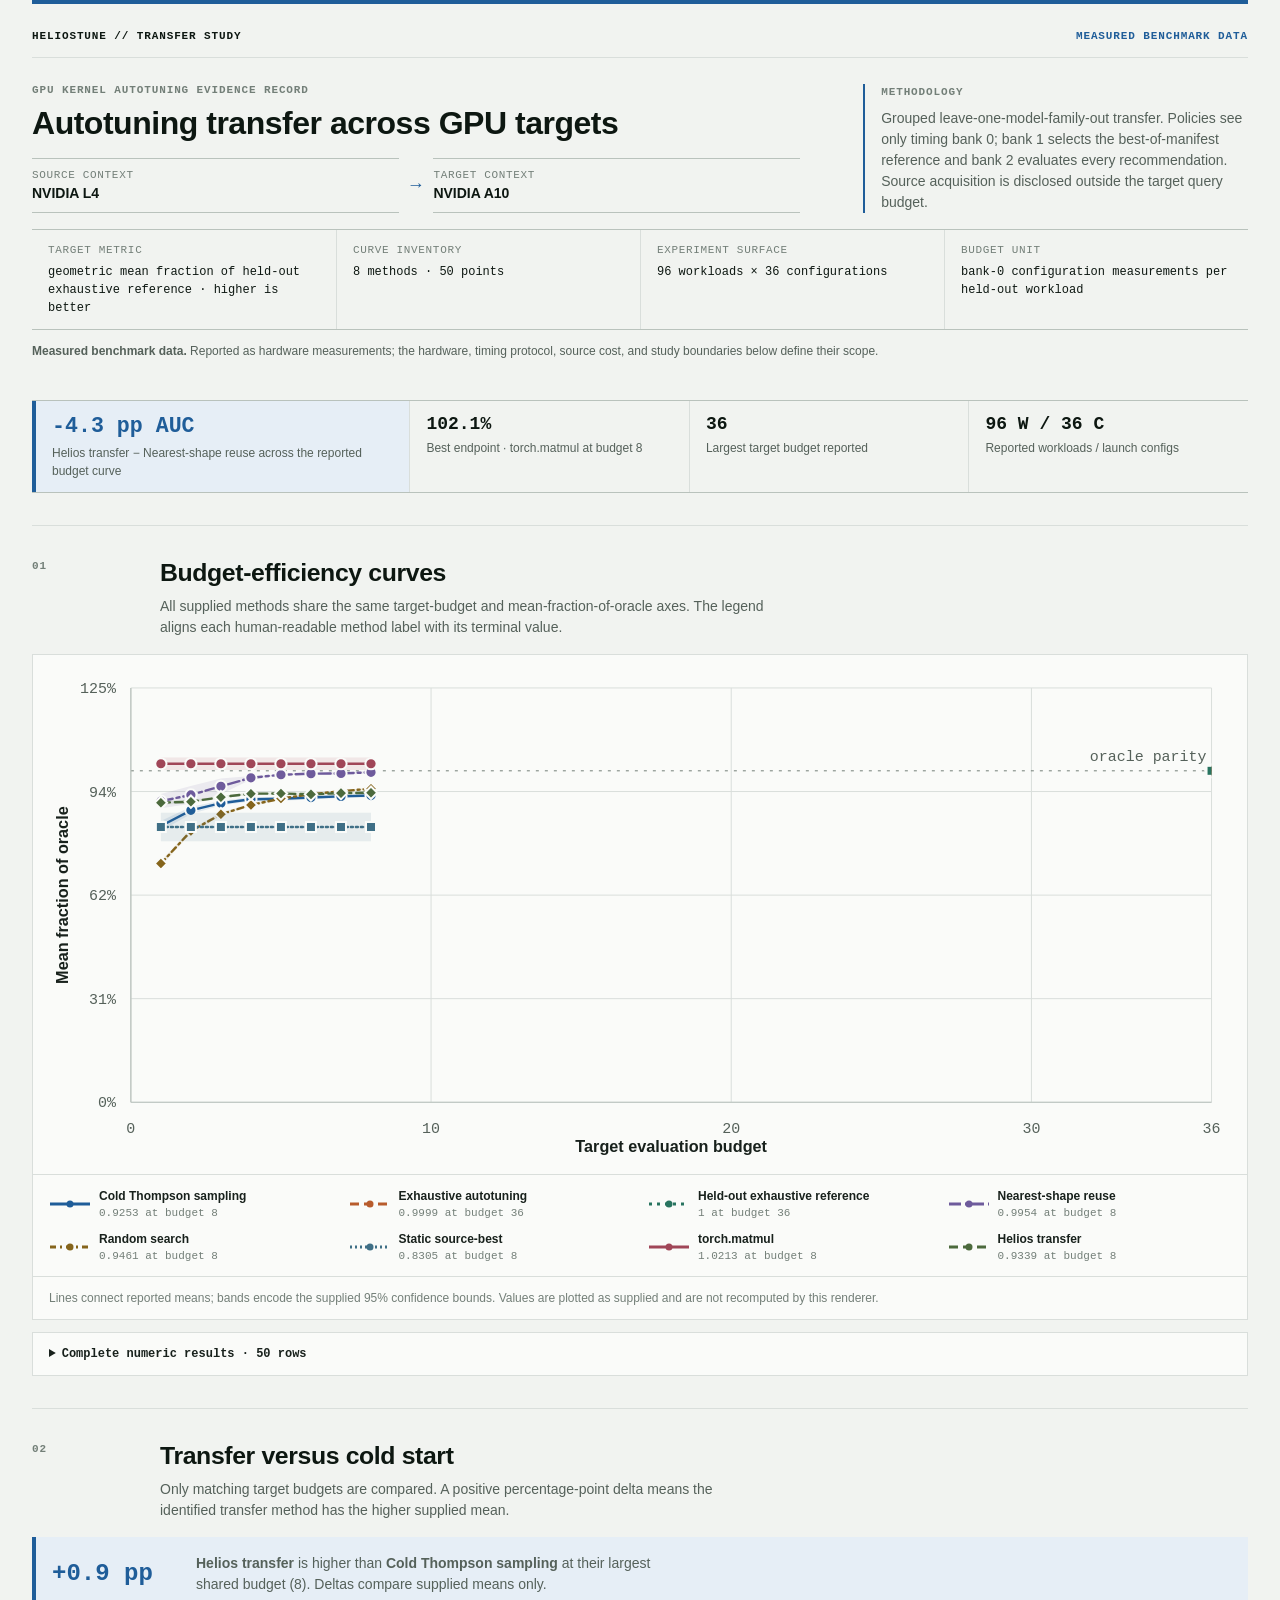
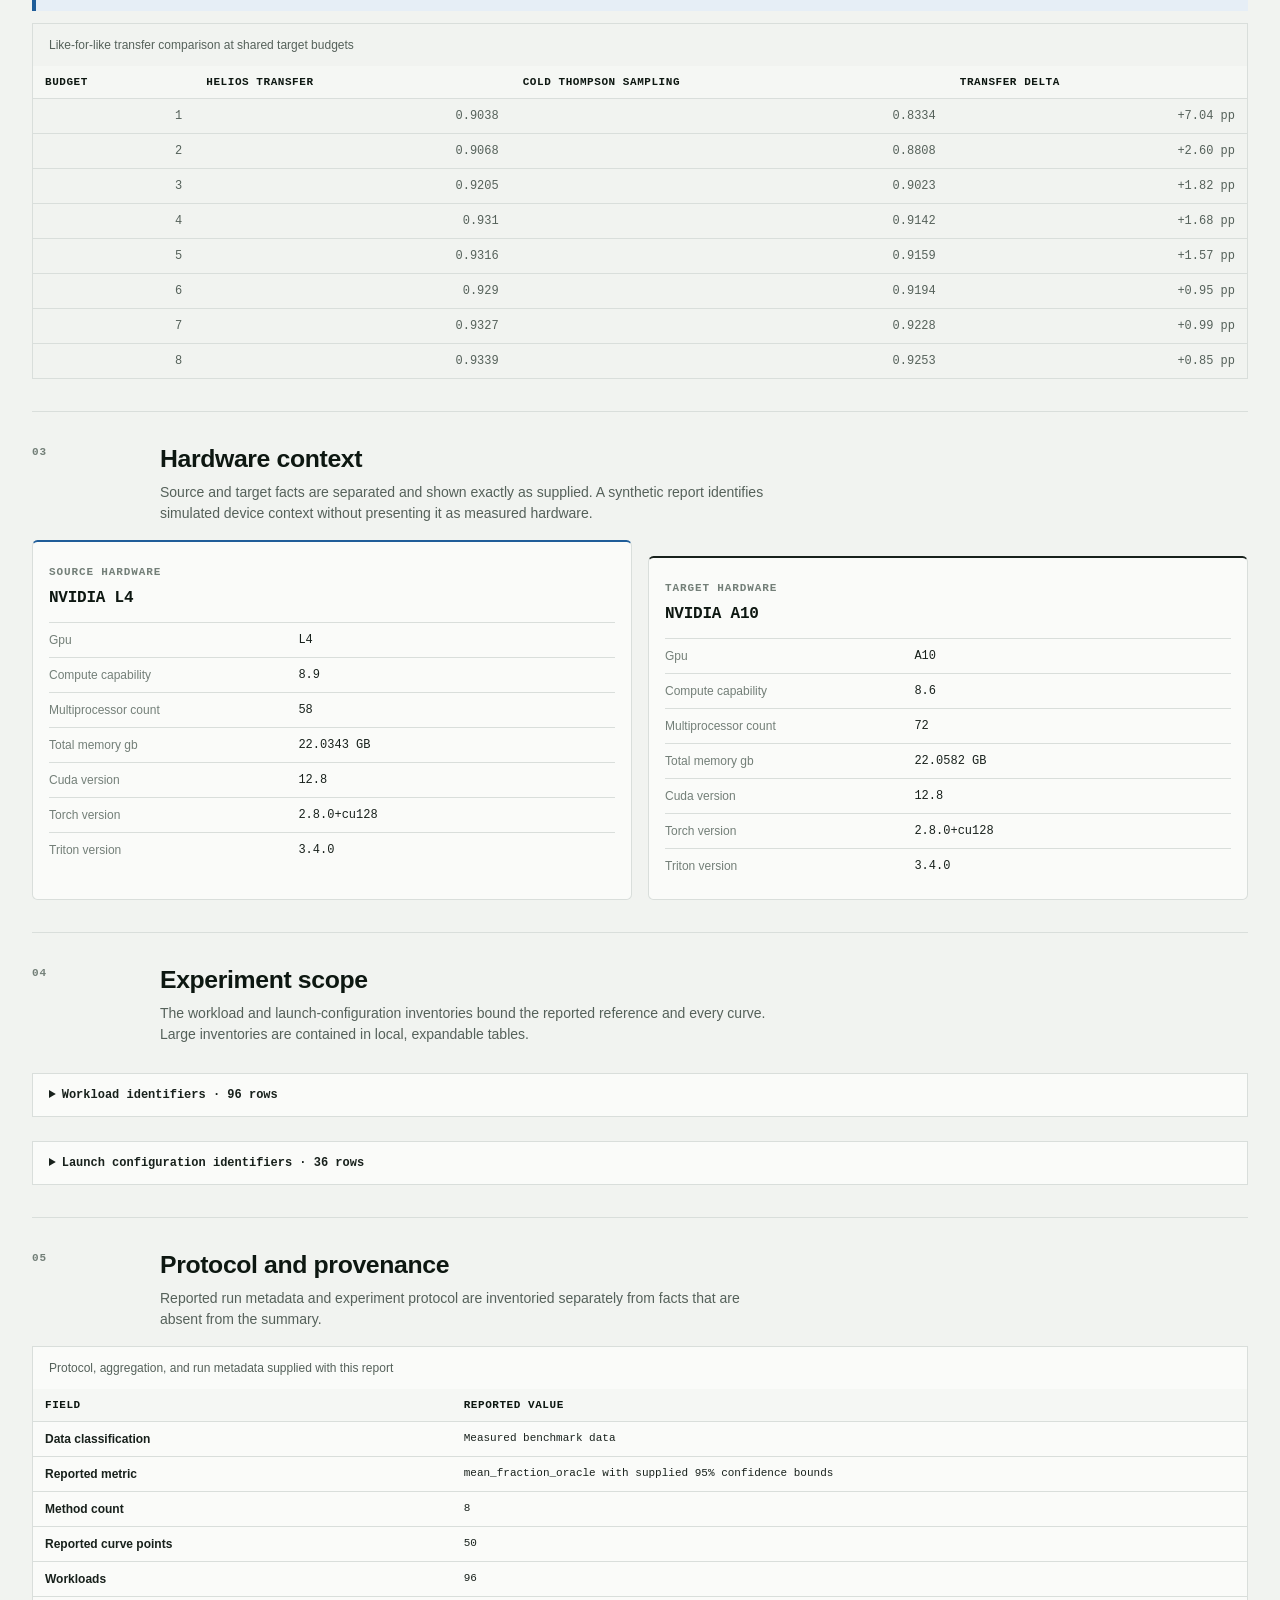
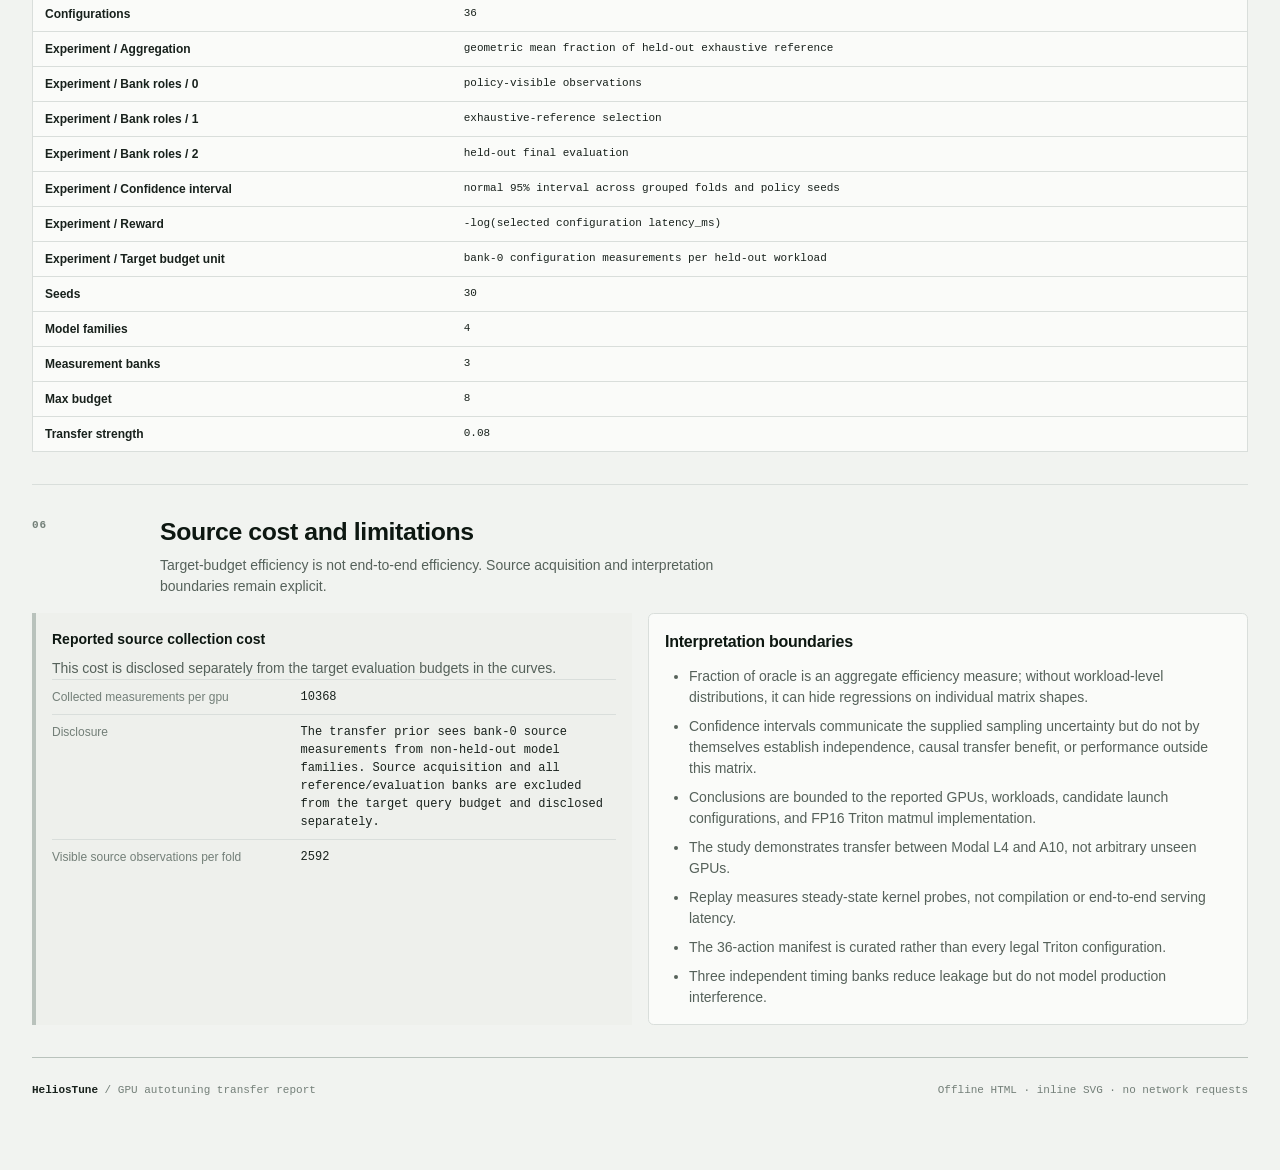
==== site/index.html @ d66b12a3 "publish the L4 and A10 transfer study" ====
<!doctype html><html lang="en"><head><meta charset="utf-8"><meta name="viewport" content="width=device-width, initial-scale=1"><meta name="color-scheme" content="light"><title>HeliosTune transfer report · NVIDIA L4 → NVIDIA A10</title><style>
:root {
  color-scheme: light;
  --canvas: #f1f3f0;
  --paper: #fafbf9;
  --paper-muted: #f5f7f4;
  --ink: #18211c;
  --ink-strong: #0d1711;
  --muted: #55615a;
  --subtle: #737f78;
  --line: #d9dedb;
  --line-strong: #b9c2bc;
  --accent: #1f5d99;
  --accent-soft: #e6eef6;
  --note: #eef0ec;
  --negative: #8f3f35;
  --series-0: #1f5d99;
  --series-1: #b85c2d;
  --series-2: #287460;
  --series-3: #6e5b9c;
  --series-4: #85651c;
  --series-5: #3f6f86;
  --series-6: #a04658;
  --series-7: #4c6a3d;
  --series-8: #715047;
  --series-9: #52657d;
  --font-sans: "IBM Plex Sans", Aptos, "Segoe UI", "Helvetica Neue", sans-serif;
  --font-mono: "IBM Plex Mono", "SFMono-Regular", "Cascadia Code", Consolas, monospace;
  --text-2xs: 0.6875rem;
  --text-xs: 0.75rem;
  --text-sm: 0.875rem;
  --text-md: 1rem;
  --text-lg: 1.125rem;
  --text-title: clamp(1.6rem, 2.5vw, 2.15rem);
  --space-1: 0.25rem;
  --space-2: 0.5rem;
  --space-3: 0.75rem;
  --space-4: 1rem;
  --space-5: 1.5rem;
  --space-6: 2rem;
  --space-7: 3rem;
  --space-8: 4rem;
  --radius-sm: 0.2rem;
  --radius-md: 0.35rem;
  --page-max: 80rem;
  --chart-min: 44rem;
  --focus-ring: 0 0 0 0.1875rem rgba(31, 93, 153, 0.24);
}

* { box-sizing: border-box; }
html { background: var(--canvas); }
body {
  margin: 0;
  min-width: 0;
  background: var(--canvas);
  color: var(--ink);
  font-family: var(--font-sans);
  font-size: var(--text-md);
  line-height: 1.5;
}
a {
  color: var(--accent);
  text-decoration-thickness: 0.0625rem;
  text-underline-offset: var(--space-1);
}
a:focus-visible, summary:focus-visible {
  outline: none;
  box-shadow: var(--focus-ring);
}
.skip-link {
  position: fixed;
  inset: var(--space-3) auto auto var(--space-3);
  z-index: 20;
  padding: var(--space-2) var(--space-3);
  background: var(--ink-strong);
  color: var(--paper);
  transform: translateY(-160%);
}
.skip-link:focus { transform: translateY(0); }
.page {
  width: 100%;
  max-width: var(--page-max);
  margin: 0 auto;
  padding: 0 var(--space-6) var(--space-7);
}
.report-header {
  padding: var(--space-5) 0 var(--space-4);
  border-top: var(--space-1) solid var(--accent);
}
.utility-rail {
  display: flex;
  align-items: center;
  justify-content: space-between;
  gap: var(--space-4);
  padding-bottom: var(--space-3);
  border-bottom: 1px solid var(--line);
  color: var(--subtle);
  font-family: var(--font-mono);
  font-size: var(--text-2xs);
  letter-spacing: 0.08em;
  text-transform: uppercase;
}
.project-lockup { color: var(--ink-strong); font-weight: 700; }
.data-flag {
  color: var(--accent);
  font-weight: 700;
  text-align: right;
}
.identity-layout {
  display: grid;
  grid-template-columns: minmax(0, 1.35fr) minmax(18rem, 0.65fr);
  gap: var(--space-6);
  align-items: end;
  padding: var(--space-5) 0 var(--space-4);
}
.identity-layout > * { min-width: 0; }
.kicker, .micro-label, .section-number, .hardware-role {
  margin: 0;
  color: var(--subtle);
  font-family: var(--font-mono);
  font-size: var(--text-2xs);
  font-weight: 700;
  letter-spacing: 0.08em;
  text-transform: uppercase;
}
h1, h2, h3 {
  margin-top: 0;
  color: var(--ink-strong);
  letter-spacing: -0.015em;
}
h1 {
  max-width: 34ch;
  margin: var(--space-2) 0 var(--space-4);
  font-size: var(--text-title);
  font-weight: 680;
  line-height: 1.12;
}
h2 {
  margin-bottom: var(--space-2);
  font-size: clamp(1.25rem, 2vw, 1.55rem);
  font-weight: 680;
  line-height: 1.2;
}
h3 {
  margin-bottom: var(--space-3);
  font-size: var(--text-md);
  font-weight: 680;
}
.route {
  display: grid;
  grid-template-columns: minmax(0, 1fr) auto minmax(0, 1fr);
  gap: var(--space-3);
  align-items: center;
  max-width: 48rem;
}
.route-node {
  min-width: 0;
  padding: var(--space-2) 0;
  border-block: 1px solid var(--line-strong);
}
.route-node span {
  display: block;
  color: var(--subtle);
  font-family: var(--font-mono);
  font-size: var(--text-2xs);
  letter-spacing: 0.06em;
  text-transform: uppercase;
}
.route-node strong {
  display: block;
  overflow-wrap: anywhere;
  color: var(--ink-strong);
  font-size: var(--text-sm);
  font-weight: 650;
}
.route-arrow {
  color: var(--accent);
  font-family: var(--font-mono);
  font-size: var(--text-lg);
}
.method-note {
  padding-left: var(--space-4);
  border-left: 2px solid var(--accent);
}
.method-note p { margin: 0; }
.method-note .method-copy {
  margin-top: var(--space-2);
  color: var(--muted);
  font-size: var(--text-sm);
}
.meta-strip {
  display: grid;
  grid-template-columns: repeat(4, minmax(0, 1fr));
  margin: 0;
  border-block: 1px solid var(--line-strong);
}
.meta-strip div {
  min-width: 0;
  padding: var(--space-3) var(--space-4);
  border-left: 1px solid var(--line);
}
.meta-strip div:first-child { border-left: 0; }
.meta-strip dt {
  color: var(--subtle);
  font-family: var(--font-mono);
  font-size: var(--text-2xs);
  letter-spacing: 0.06em;
  text-transform: uppercase;
}
.meta-strip dd {
  margin: var(--space-1) 0 0;
  overflow-wrap: anywhere;
  color: var(--ink-strong);
  font-family: var(--font-mono);
  font-size: var(--text-xs);
}
.status-copy {
  margin: var(--space-3) 0 0;
  color: var(--muted);
  font-size: var(--text-xs);
}
.result-strip {
  display: grid;
  grid-template-columns: minmax(14rem, 1.35fr) repeat(3, minmax(0, 1fr));
  margin: var(--space-5) 0 var(--space-6);
  border-block: 1px solid var(--line-strong);
}
.result {
  min-width: 0;
  padding: var(--space-3) var(--space-4);
  border-left: 1px solid var(--line);
}
.result:first-child {
  border-left: var(--space-1) solid var(--accent);
  background: var(--accent-soft);
}
.result-value {
  display: block;
  margin-bottom: var(--space-1);
  overflow-wrap: anywhere;
  color: var(--ink-strong);
  font-family: var(--font-mono);
  font-size: var(--text-lg);
  font-weight: 700;
  line-height: 1.25;
}
.result:first-child .result-value { color: var(--accent); font-size: 1.35rem; }
.result-label { display: block; color: var(--muted); font-size: var(--text-xs); }
.section {
  min-width: 0;
  padding: var(--space-6) 0;
  border-top: 1px solid var(--line);
}
.section-head {
  display: grid;
  grid-template-columns: 7rem minmax(0, 1fr);
  gap: var(--space-4);
  margin-bottom: var(--space-4);
}
.section-head > * { min-width: 0; }
.section-copy {
  max-width: 78ch;
  margin: 0;
  color: var(--muted);
  font-size: var(--text-sm);
}
.panel {
  min-width: 0;
  padding: var(--space-4);
  border: 1px solid var(--line);
  background: var(--paper);
  border-radius: var(--radius-md);
}
.panel + .panel { margin-top: var(--space-4); }
.chart-frame {
  min-width: 0;
  margin: 0;
  border: 1px solid var(--line);
  background: var(--paper);
}
.chart-scroll {
  width: 100%;
  max-width: 100%;
  overflow-x: auto;
  overscroll-behavior-inline: contain;
  padding: var(--space-2) var(--space-2) 0;
  scrollbar-color: var(--line-strong) var(--paper-muted);
}
.chart-scroll svg {
  display: block;
  width: 100%;
  min-width: var(--chart-min);
  height: auto;
}
.chart-grid {
  stroke: var(--line);
  stroke-width: 1;
  vector-effect: non-scaling-stroke;
}
.chart-axis {
  stroke: var(--line-strong);
  stroke-width: 1.2;
  vector-effect: non-scaling-stroke;
}
.chart-text {
  fill: var(--muted);
  font-family: var(--font-mono);
  font-size: 12px;
}
.chart-label {
  fill: var(--ink);
  font-family: var(--font-sans);
  font-size: 13px;
  font-weight: 650;
}
.oracle-line {
  stroke: var(--subtle);
  stroke-dasharray: 3 6;
  vector-effect: non-scaling-stroke;
}
.series-line {
  fill: none;
  stroke-width: 2.4;
  stroke-linecap: round;
  stroke-linejoin: round;
  vector-effect: non-scaling-stroke;
}
.series-band { stroke: none; opacity: 0.11; }
.series-point {
  stroke: var(--paper);
  stroke-width: 1.6;
  vector-effect: non-scaling-stroke;
}
.method-legend {
  display: grid;
  grid-template-columns: repeat(auto-fit, minmax(14rem, 1fr));
  gap: var(--space-2) var(--space-4);
  margin: 0;
  padding: var(--space-3) var(--space-4);
  border-top: 1px solid var(--line);
  list-style: none;
}
.method-legend li {
  display: grid;
  grid-template-columns: auto minmax(0, 1fr);
  gap: var(--space-2);
  align-items: center;
  min-width: 0;
  color: var(--muted);
  font-size: var(--text-xs);
}
.method-legend svg { flex: 0 0 auto; }
.method-legend strong {
  display: block;
  overflow-wrap: anywhere;
  color: var(--ink);
  font-weight: 650;
}
.legend-endpoint {
  display: block;
  color: var(--subtle);
  font-family: var(--font-mono);
  font-size: var(--text-2xs);
}
figcaption {
  padding: var(--space-3) var(--space-4);
  border-top: 1px solid var(--line);
  color: var(--subtle);
  font-size: var(--text-xs);
}
.data-disclosure {
  min-width: 0;
  margin-top: var(--space-3);
  border: 1px solid var(--line);
  background: var(--paper);
}
.data-disclosure summary {
  cursor: pointer;
  padding: var(--space-3) var(--space-4);
  color: var(--ink);
  font-family: var(--font-mono);
  font-size: var(--text-xs);
  font-weight: 650;
}
.data-disclosure[open] summary { border-bottom: 1px solid var(--line); }
.table-wrap {
  width: 100%;
  max-width: 100%;
  overflow-x: auto;
  overscroll-behavior-inline: contain;
  scrollbar-color: var(--line-strong) var(--paper-muted);
}
.panel-table {
  border: 1px solid var(--line);
  background: var(--paper);
}
table {
  width: max-content;
  min-width: 100%;
  border-collapse: collapse;
  font-variant-numeric: tabular-nums;
}
caption {
  padding: var(--space-3) var(--space-4);
  color: var(--muted);
  font-size: var(--text-xs);
  text-align: left;
}
th, td {
  padding: var(--space-2) var(--space-3);
  border-bottom: 1px solid var(--line);
  text-align: left;
  vertical-align: top;
}
th {
  background: var(--paper-muted);
  color: var(--ink-strong);
  font-family: var(--font-mono);
  font-size: var(--text-2xs);
  letter-spacing: 0.05em;
  text-transform: uppercase;
}
td { color: var(--muted); font-size: var(--text-xs); }
tbody tr:last-child td { border-bottom: 0; }
tbody tr:hover td { background: var(--accent-soft); color: var(--ink); }
.numeric {
  text-align: right;
  font-family: var(--font-mono);
  white-space: nowrap;
}
.method-name { color: var(--ink); font-weight: 650; }
.identifier {
  min-width: 24rem;
  max-width: 44rem;
  overflow-wrap: anywhere;
  font-family: var(--font-mono);
  font-size: var(--text-2xs);
}
.provenance-value {
  min-width: 18rem;
  max-width: 48rem;
  overflow-wrap: anywhere;
  color: var(--ink);
  font-family: var(--font-mono);
  font-size: var(--text-2xs);
  white-space: normal;
}
.hardware-grid, .split-grid {
  display: grid;
  grid-template-columns: repeat(2, minmax(0, 1fr));
  gap: var(--space-4);
}
.hardware-sheet { border-top: 2px solid var(--accent); }
.hardware-sheet.target { border-top-color: var(--ink); }
.hardware-name {
  margin: var(--space-1) 0 var(--space-3);
  overflow-wrap: anywhere;
  font-family: var(--font-mono);
  font-size: var(--text-md);
  font-weight: 650;
}
.fact-list { margin: 0; }
.fact-list div {
  display: grid;
  grid-template-columns: minmax(8rem, 0.75fr) minmax(0, 1fr);
  gap: var(--space-3);
  padding: var(--space-2) 0;
  border-top: 1px solid var(--line);
}
.fact-list dt { color: var(--subtle); font-size: var(--text-xs); }
.fact-list dd {
  margin: 0;
  overflow-wrap: anywhere;
  color: var(--ink);
  font-family: var(--font-mono);
  font-size: var(--text-xs);
}
.comparison-lead {
  display: grid;
  grid-template-columns: minmax(8rem, auto) minmax(0, 1fr);
  gap: var(--space-4);
  align-items: center;
  padding: var(--space-4);
  border-left: var(--space-1) solid var(--accent);
  background: var(--accent-soft);
}
.delta {
  color: var(--accent);
  font-family: var(--font-mono);
  font-size: 1.5rem;
  font-weight: 700;
  line-height: 1;
}
.delta.negative { color: var(--negative); }
.delta-context { max-width: 62ch; color: var(--muted); font-size: var(--text-sm); }
.comparison-lead + .table-wrap { margin-top: var(--space-3); border: 1px solid var(--line); }
.disclosure {
  padding: var(--space-4);
  border-left: var(--space-1) solid var(--line-strong);
  background: var(--note);
  color: var(--muted);
  font-size: var(--text-sm);
}
.disclosure strong { color: var(--ink-strong); }
.disclosure p { margin: var(--space-2) 0 0; }
.empty-state {
  padding: var(--space-4);
  border: 1px dashed var(--line-strong);
  color: var(--muted);
  background: var(--paper-muted);
  font-size: var(--text-sm);
}
.matrix-stack { display: grid; gap: var(--space-3); }
.limitations {
  margin: 0;
  padding-left: var(--space-5);
  color: var(--muted);
  font-size: var(--text-sm);
}
.limitations li + li { margin-top: var(--space-2); }
.footer {
  display: flex;
  justify-content: space-between;
  gap: var(--space-4);
  padding: var(--space-5) 0;
  border-top: 1px solid var(--line-strong);
  color: var(--subtle);
  font-family: var(--font-mono);
  font-size: var(--text-2xs);
}
.footer strong { color: var(--ink); }

@media (max-width: 62rem) {
  .identity-layout { grid-template-columns: 1fr; gap: var(--space-4); }
  .method-note { max-width: 52rem; }
  .result-strip { grid-template-columns: repeat(2, minmax(0, 1fr)); }
  .result:nth-child(odd) { border-left: 0; }
  .result:first-child { border-left: var(--space-1) solid var(--accent); }
  .result:nth-child(n + 3) { border-top: 1px solid var(--line); }
}
@media (max-width: 44rem) {
  .page { padding-inline: var(--space-4); }
  .report-header { padding-top: var(--space-4); }
  .utility-rail { align-items: flex-start; }
  .identity-layout { padding-block: var(--space-4); }
  .meta-strip { grid-template-columns: repeat(2, minmax(0, 1fr)); }
  .meta-strip div:nth-child(odd) { border-left: 0; }
  .meta-strip div:nth-child(n + 3) { border-top: 1px solid var(--line); }
  .result-strip { grid-template-columns: 1fr; margin-bottom: var(--space-5); }
  .result { border-left: 0; border-top: 1px solid var(--line); }
  .result:first-child { grid-column: auto; border-top: 0; border-left: var(--space-1) solid var(--accent); }
  .section { padding-block: var(--space-5); }
  .section-head { grid-template-columns: 1fr; gap: var(--space-1); }
  .hardware-grid, .split-grid { grid-template-columns: 1fr; }
  .comparison-lead { grid-template-columns: 1fr; gap: var(--space-2); }
  .footer { flex-direction: column; }
}
@media (max-width: 25rem) {
  .utility-rail { flex-direction: column; gap: var(--space-2); }
  .data-flag { text-align: left; }
  .route { gap: var(--space-2); }
  .meta-strip { grid-template-columns: 1fr; }
  .meta-strip div, .meta-strip div:nth-child(odd) { border-left: 0; border-top: 1px solid var(--line); }
  .meta-strip div:first-child { border-top: 0; }
  .fact-list div { grid-template-columns: 1fr; gap: var(--space-1); }
}
@media print {
  body, html { background: var(--paper); }
  .page { max-width: none; padding: 0; }
  .chart-scroll, .table-wrap { overflow: visible; }
  .chart-scroll svg { min-width: 0; }
  details:not([open]) > *:not(summary) { display: block; }
  .section, .panel, .chart-frame, table { break-inside: avoid; }
}
</style></head><body><a class="skip-link" href="#main">Skip to results</a><div class="page"><header class="report-header"><div class="utility-rail"><span class="project-lockup">HeliosTune // transfer study</span><span class="data-flag">Measured benchmark data</span></div><div class="identity-layout"><div><p class="kicker">GPU kernel autotuning evidence record</p><h1>Autotuning transfer across GPU targets</h1><div class="route" aria-label="Transfer direction from NVIDIA L4 to NVIDIA A10"><div class="route-node"><span>Source context</span><strong>NVIDIA L4</strong></div><span class="route-arrow" aria-hidden="true">→</span><div class="route-node"><span>Target context</span><strong>NVIDIA A10</strong></div></div></div><aside class="method-note" aria-label="Methodology summary"><p class="micro-label">Methodology</p><p class="method-copy">Grouped leave-one-model-family-out transfer. Policies see only timing bank 0; bank 1 selects the best-of-manifest reference and bank 2 evaluates every recommendation. Source acquisition is disclosed outside the target query budget.</p></aside></div><dl class="meta-strip"><div><dt>Target metric</dt><dd>geometric mean fraction of held-out exhaustive reference · higher is better</dd></div><div><dt>Curve inventory</dt><dd>8 methods · 50 points</dd></div><div><dt>Experiment surface</dt><dd>96 workloads × 36 configurations</dd></div><div><dt>Budget unit</dt><dd>bank-0 configuration measurements per held-out workload</dd></div></dl><p class="status-copy"><strong>Measured benchmark data.</strong> Reported as hardware measurements; the hardware, timing protocol, source cost, and study boundaries below define their scope.</p></header><main id="main"><div class="result-strip" aria-label="Primary reported results"><div class="result"><span class="result-value">-4.3 pp AUC</span><span class="result-label">Helios transfer − Nearest-shape reuse across the reported budget curve</span></div><div class="result"><span class="result-value">102.1%</span><span class="result-label">Best endpoint · torch.matmul at budget 8</span></div><div class="result"><span class="result-value">36</span><span class="result-label">Largest target budget reported</span></div><div class="result"><span class="result-value">96 W / 36 C</span><span class="result-label">Reported workloads / launch configs</span></div></div><section class="section" aria-labelledby="section-01"><header class="section-head"><p class="section-number">01</p><div><h2 id="section-01">Budget-efficiency curves</h2><p class="section-copy">All supplied methods share the same target-budget and mean-fraction-of-oracle axes. The legend aligns each human-readable method label with its terminal value.</p></div></header><figure class="chart-frame"><div class="chart-scroll"><svg viewBox="0 0 960 410" role="img" aria-labelledby="curve-title curve-desc"><title id="curve-title">Budget efficiency by tuning method</title><desc id="curve-desc">Mean fraction of oracle by target evaluation budget. Shaded regions show supplied 95 percent confidence intervals.</desc><defs><clipPath id="plot-clip"><rect x="72" y="20" width="866" height="332" /></clipPath></defs><line class="chart-grid" x1="72" x2="938" y1="352.00" y2="352.00" /><text class="chart-text" x="60" y="356.00" text-anchor="end">0%</text><line class="chart-grid" x1="72" x2="938" y1="269.00" y2="269.00" /><text class="chart-text" x="60" y="273.00" text-anchor="end">31%</text><line class="chart-grid" x1="72" x2="938" y1="186.00" y2="186.00" /><text class="chart-text" x="60" y="190.00" text-anchor="end">62%</text><line class="chart-grid" x1="72" x2="938" y1="103.00" y2="103.00" /><text class="chart-text" x="60" y="107.00" text-anchor="end">94%</text><line class="chart-grid" x1="72" x2="938" y1="20.00" y2="20.00" /><text class="chart-text" x="60" y="24.00" text-anchor="end">125%</text><line class="chart-grid" x1="72.00" x2="72.00" y1="20" y2="352" /><text class="chart-text" x="72.00" y="377" text-anchor="middle">0</text><line class="chart-grid" x1="312.56" x2="312.56" y1="20" y2="352" /><text class="chart-text" x="312.56" y="377" text-anchor="middle">10</text><line class="chart-grid" x1="553.11" x2="553.11" y1="20" y2="352" /><text class="chart-text" x="553.11" y="377" text-anchor="middle">20</text><line class="chart-grid" x1="793.67" x2="793.67" y1="20" y2="352" /><text class="chart-text" x="793.67" y="377" text-anchor="middle">30</text><line class="chart-grid" x1="938.00" x2="938.00" y1="20" y2="352" /><text class="chart-text" x="938.00" y="377" text-anchor="middle">36</text><line class="oracle-line" x1="72" x2="938" y1="86.40" y2="86.40" /><text class="chart-text" x="934" y="78.40" text-anchor="end">oracle parity</text><line class="chart-axis" x1="72" x2="72" y1="20" y2="352" /><line class="chart-axis" x1="72" x2="938" y1="352" y2="352" /><text class="chart-label" x="505.00" y="392" text-anchor="middle">Target evaluation budget</text><text class="chart-label" x="22" y="186.00" text-anchor="middle" transform="rotate(-90 22 186.00)">Mean fraction of oracle</text><g clip-path="url(#plot-clip)"><path class="series-band" d="M 96.06 126.63 L 120.11 115.18 L 144.17 110.40 L 168.22 107.54 L 192.28 107.15 L 216.33 106.28 L 240.39 105.56 L 264.44 104.93 L 264.44 107.53 L 240.39 108.24 L 216.33 109.33 L 192.28 110.33 L 168.22 110.84 L 144.17 114.29 L 120.11 120.91 L 96.06 134.69 Z" fill="var(--series-0)" /><path class="series-line" d="M 96.06 130.66 L 120.11 118.05 L 144.17 112.35 L 168.22 109.19 L 192.28 108.74 L 216.33 107.80 L 240.39 106.90 L 264.44 106.23" stroke="var(--series-0)" /><g class="series-point" fill="var(--series-0)"><title>Cold Thompson sampling: budget 1, mean 0.8334, 95% CI 0.8182 to 0.8485</title><circle cx="96.06" cy="130.66" r="4.5" /></g><g class="series-point" fill="var(--series-0)"><title>Cold Thompson sampling: budget 2, mean 0.8808, 95% CI 0.87 to 0.8916</title><circle cx="120.11" cy="118.05" r="4.5" /></g><g class="series-point" fill="var(--series-0)"><title>Cold Thompson sampling: budget 3, mean 0.9023, 95% CI 0.895 to 0.9096</title><circle cx="144.17" cy="112.35" r="4.5" /></g><g class="series-point" fill="var(--series-0)"><title>Cold Thompson sampling: budget 4, mean 0.9142, 95% CI 0.908 to 0.9204</title><circle cx="168.22" cy="109.19" r="4.5" /></g><g class="series-point" fill="var(--series-0)"><title>Cold Thompson sampling: budget 5, mean 0.9159, 95% CI 0.9099 to 0.9219</title><circle cx="192.28" cy="108.74" r="4.5" /></g><g class="series-point" fill="var(--series-0)"><title>Cold Thompson sampling: budget 6, mean 0.9194, 95% CI 0.9137 to 0.9252</title><circle cx="216.33" cy="107.80" r="4.5" /></g><g class="series-point" fill="var(--series-0)"><title>Cold Thompson sampling: budget 7, mean 0.9228, 95% CI 0.9178 to 0.9279</title><circle cx="240.39" cy="106.90" r="4.5" /></g><g class="series-point" fill="var(--series-0)"><title>Cold Thompson sampling: budget 8, mean 0.9253, 95% CI 0.9204 to 0.9302</title><circle cx="264.44" cy="106.23" r="4.5" /></g><path class="series-band" d="M 938.00 85.75 L 938.00 87.12 Z" fill="var(--series-1)" /><path class="series-line" d="M 938.00 86.44" stroke="var(--series-1)" stroke-dasharray="9 5" /><g class="series-point" fill="var(--series-1)"><title>Exhaustive autotuning: budget 36, mean 0.9999, 95% CI 0.9973 to 1.0024</title><polygon points="938.00,81.44 943.00,86.44 938.00,91.44 933.00,86.44" /></g><path class="series-band" d="M 938.00 86.40 L 938.00 86.40 Z" fill="var(--series-2)" /><path class="series-line" d="M 938.00 86.40" stroke="var(--series-2)" stroke-dasharray="3 5" /><g class="series-point" fill="var(--series-2)"><title>Held-out exhaustive reference: budget 36, mean 1, 95% CI 1 to 1</title><rect x="934.00" y="82.40" width="8" height="8" /></g><path class="series-band" d="M 96.06 105.02 L 120.11 98.64 L 144.17 92.60 L 168.22 90.60 L 192.28 89.22 L 216.33 87.71 L 240.39 87.38 L 264.44 86.75 L 264.44 88.48 L 240.39 89.57 L 216.33 89.62 L 192.28 89.88 L 168.22 93.40 L 144.17 105.09 L 120.11 112.75 L 96.06 116.44 Z" fill="var(--series-3)" /><path class="series-line" d="M 96.06 110.73 L 120.11 105.70 L 144.17 98.84 L 168.22 92.00 L 192.28 89.55 L 216.33 88.66 L 240.39 88.47 L 264.44 87.62" stroke="var(--series-3)" stroke-dasharray="12 4 3 4" /><g class="series-point" fill="var(--series-3)"><title>Nearest-shape reuse: budget 1, mean 0.9084, 95% CI 0.8869 to 0.9299</title><circle cx="96.06" cy="110.73" r="4.5" /></g><g class="series-point" fill="var(--series-3)"><title>Nearest-shape reuse: budget 2, mean 0.9273, 95% CI 0.9008 to 0.9539</title><circle cx="120.11" cy="105.70" r="4.5" /></g><g class="series-point" fill="var(--series-3)"><title>Nearest-shape reuse: budget 3, mean 0.9532, 95% CI 0.9296 to 0.9767</title><circle cx="144.17" cy="98.84" r="4.5" /></g><g class="series-point" fill="var(--series-3)"><title>Nearest-shape reuse: budget 4, mean 0.9789, 95% CI 0.9736 to 0.9842</title><circle cx="168.22" cy="92.00" r="4.5" /></g><g class="series-point" fill="var(--series-3)"><title>Nearest-shape reuse: budget 5, mean 0.9882, 95% CI 0.9869 to 0.9894</title><circle cx="192.28" cy="89.55" r="4.5" /></g><g class="series-point" fill="var(--series-3)"><title>Nearest-shape reuse: budget 6, mean 0.9915, 95% CI 0.9879 to 0.9951</title><circle cx="216.33" cy="88.66" r="4.5" /></g><g class="series-point" fill="var(--series-3)"><title>Nearest-shape reuse: budget 7, mean 0.9922, 95% CI 0.9881 to 0.9963</title><circle cx="240.39" cy="88.47" r="4.5" /></g><g class="series-point" fill="var(--series-3)"><title>Nearest-shape reuse: budget 8, mean 0.9954, 95% CI 0.9922 to 0.9987</title><circle cx="264.44" cy="87.62" r="4.5" /></g><path class="series-band" d="M 96.06 158.61 L 120.11 132.93 L 144.17 119.75 L 168.22 112.54 L 192.28 107.65 L 216.33 104.26 L 240.39 101.93 L 264.44 99.98 L 264.44 101.44 L 240.39 103.53 L 216.33 105.95 L 192.28 109.57 L 168.22 114.98 L 144.17 122.64 L 120.11 136.43 L 96.06 162.82 Z" fill="var(--series-4)" /><path class="series-line" d="M 96.06 160.72 L 120.11 134.68 L 144.17 121.19 L 168.22 113.76 L 192.28 108.61 L 216.33 105.10 L 240.39 102.73 L 264.44 100.71" stroke="var(--series-4)" stroke-dasharray="6 4 2 4" /><g class="series-point" fill="var(--series-4)"><title>Random search: budget 1, mean 0.7202, 95% CI 0.7123 to 0.7281</title><polygon points="96.06,155.72 101.06,160.72 96.06,165.72 91.06,160.72" /></g><g class="series-point" fill="var(--series-4)"><title>Random search: budget 2, mean 0.8182, 95% CI 0.8116 to 0.8248</title><polygon points="120.11,129.68 125.11,134.68 120.11,139.68 115.11,134.68" /></g><g class="series-point" fill="var(--series-4)"><title>Random search: budget 3, mean 0.869, 95% CI 0.8636 to 0.8745</title><polygon points="144.17,116.19 149.17,121.19 144.17,126.19 139.17,121.19" /></g><g class="series-point" fill="var(--series-4)"><title>Random search: budget 4, mean 0.897, 95% CI 0.8924 to 0.9016</title><polygon points="168.22,108.76 173.22,113.76 168.22,118.76 163.22,113.76" /></g><g class="series-point" fill="var(--series-4)"><title>Random search: budget 5, mean 0.9164, 95% CI 0.9128 to 0.92</title><polygon points="192.28,103.61 197.28,108.61 192.28,113.61 187.28,108.61" /></g><g class="series-point" fill="var(--series-4)"><title>Random search: budget 6, mean 0.9296, 95% CI 0.9264 to 0.9328</title><polygon points="216.33,100.10 221.33,105.10 216.33,110.10 211.33,105.10" /></g><g class="series-point" fill="var(--series-4)"><title>Random search: budget 7, mean 0.9385, 95% CI 0.9355 to 0.9415</title><polygon points="240.39,97.73 245.39,102.73 240.39,107.73 235.39,102.73" /></g><g class="series-point" fill="var(--series-4)"><title>Random search: budget 8, mean 0.9461, 95% CI 0.9434 to 0.9489</title><polygon points="264.44,95.71 269.44,100.71 264.44,105.71 259.44,100.71" /></g><path class="series-band" d="M 96.06 119.95 L 120.11 119.95 L 144.17 119.95 L 168.22 119.95 L 192.28 119.95 L 216.33 119.95 L 240.39 119.95 L 264.44 119.95 L 264.44 142.89 L 240.39 142.89 L 216.33 142.89 L 192.28 142.89 L 168.22 142.89 L 144.17 142.89 L 120.11 142.89 L 96.06 142.89 Z" fill="var(--series-5)" /><path class="series-line" d="M 96.06 131.42 L 120.11 131.42 L 144.17 131.42 L 168.22 131.42 L 192.28 131.42 L 216.33 131.42 L 240.39 131.42 L 264.44 131.42" stroke="var(--series-5)" stroke-dasharray="2 3" /><g class="series-point" fill="var(--series-5)"><title>Static source-best: budget 1, mean 0.8305, 95% CI 0.7873 to 0.8737</title><rect x="92.06" y="127.42" width="8" height="8" /></g><g class="series-point" fill="var(--series-5)"><title>Static source-best: budget 2, mean 0.8305, 95% CI 0.7873 to 0.8737</title><rect x="116.11" y="127.42" width="8" height="8" /></g><g class="series-point" fill="var(--series-5)"><title>Static source-best: budget 3, mean 0.8305, 95% CI 0.7873 to 0.8737</title><rect x="140.17" y="127.42" width="8" height="8" /></g><g class="series-point" fill="var(--series-5)"><title>Static source-best: budget 4, mean 0.8305, 95% CI 0.7873 to 0.8737</title><rect x="164.22" y="127.42" width="8" height="8" /></g><g class="series-point" fill="var(--series-5)"><title>Static source-best: budget 5, mean 0.8305, 95% CI 0.7873 to 0.8737</title><rect x="188.28" y="127.42" width="8" height="8" /></g><g class="series-point" fill="var(--series-5)"><title>Static source-best: budget 6, mean 0.8305, 95% CI 0.7873 to 0.8737</title><rect x="212.33" y="127.42" width="8" height="8" /></g><g class="series-point" fill="var(--series-5)"><title>Static source-best: budget 7, mean 0.8305, 95% CI 0.7873 to 0.8737</title><rect x="236.39" y="127.42" width="8" height="8" /></g><g class="series-point" fill="var(--series-5)"><title>Static source-best: budget 8, mean 0.8305, 95% CI 0.7873 to 0.8737</title><rect x="260.44" y="127.42" width="8" height="8" /></g><path class="series-band" d="M 96.06 75.66 L 120.11 75.66 L 144.17 75.66 L 168.22 75.66 L 192.28 75.66 L 216.33 75.66 L 240.39 75.66 L 264.44 75.66 L 264.44 85.80 L 240.39 85.80 L 216.33 85.80 L 192.28 85.80 L 168.22 85.80 L 144.17 85.80 L 120.11 85.80 L 96.06 85.80 Z" fill="var(--series-6)" /><path class="series-line" d="M 96.06 80.73 L 120.11 80.73 L 144.17 80.73 L 168.22 80.73 L 192.28 80.73 L 216.33 80.73 L 240.39 80.73 L 264.44 80.73" stroke="var(--series-6)" /><g class="series-point" fill="var(--series-6)"><title>torch.matmul: budget 1, mean 1.0213, 95% CI 1.0023 to 1.0404</title><circle cx="96.06" cy="80.73" r="4.5" /></g><g class="series-point" fill="var(--series-6)"><title>torch.matmul: budget 2, mean 1.0213, 95% CI 1.0023 to 1.0404</title><circle cx="120.11" cy="80.73" r="4.5" /></g><g class="series-point" fill="var(--series-6)"><title>torch.matmul: budget 3, mean 1.0213, 95% CI 1.0023 to 1.0404</title><circle cx="144.17" cy="80.73" r="4.5" /></g><g class="series-point" fill="var(--series-6)"><title>torch.matmul: budget 4, mean 1.0213, 95% CI 1.0023 to 1.0404</title><circle cx="168.22" cy="80.73" r="4.5" /></g><g class="series-point" fill="var(--series-6)"><title>torch.matmul: budget 5, mean 1.0213, 95% CI 1.0023 to 1.0404</title><circle cx="192.28" cy="80.73" r="4.5" /></g><g class="series-point" fill="var(--series-6)"><title>torch.matmul: budget 6, mean 1.0213, 95% CI 1.0023 to 1.0404</title><circle cx="216.33" cy="80.73" r="4.5" /></g><g class="series-point" fill="var(--series-6)"><title>torch.matmul: budget 7, mean 1.0213, 95% CI 1.0023 to 1.0404</title><circle cx="240.39" cy="80.73" r="4.5" /></g><g class="series-point" fill="var(--series-6)"><title>torch.matmul: budget 8, mean 1.0213, 95% CI 1.0023 to 1.0404</title><circle cx="264.44" cy="80.73" r="4.5" /></g><path class="series-band" d="M 96.06 110.39 L 120.11 109.87 L 144.17 106.45 L 168.22 103.80 L 192.28 103.46 L 216.33 104.01 L 240.39 103.02 L 264.44 102.85 L 264.44 105.08 L 240.39 105.51 L 216.33 106.53 L 192.28 105.69 L 168.22 105.66 L 144.17 108.56 L 120.11 112.42 L 96.06 113.51 Z" fill="var(--series-7)" /><path class="series-line" d="M 96.06 111.95 L 120.11 111.15 L 144.17 107.51 L 168.22 104.73 L 192.28 104.58 L 216.33 105.27 L 240.39 104.27 L 264.44 103.97" stroke="var(--series-7)" stroke-dasharray="9 5" /><g class="series-point" fill="var(--series-7)"><title>Helios transfer: budget 1, mean 0.9038, 95% CI 0.8979 to 0.9097</title><polygon points="96.06,106.95 101.06,111.95 96.06,116.95 91.06,111.95" /></g><g class="series-point" fill="var(--series-7)"><title>Helios transfer: budget 2, mean 0.9068, 95% CI 0.902 to 0.9116</title><polygon points="120.11,106.15 125.11,111.15 120.11,116.15 115.11,111.15" /></g><g class="series-point" fill="var(--series-7)"><title>Helios transfer: budget 3, mean 0.9205, 95% CI 0.9166 to 0.9245</title><polygon points="144.17,102.51 149.17,107.51 144.17,112.51 139.17,107.51" /></g><g class="series-point" fill="var(--series-7)"><title>Helios transfer: budget 4, mean 0.931, 95% CI 0.9275 to 0.9345</title><polygon points="168.22,99.73 173.22,104.73 168.22,109.73 163.22,104.73" /></g><g class="series-point" fill="var(--series-7)"><title>Helios transfer: budget 5, mean 0.9316, 95% CI 0.9274 to 0.9358</title><polygon points="192.28,99.58 197.28,104.58 192.28,109.58 187.28,104.58" /></g><g class="series-point" fill="var(--series-7)"><title>Helios transfer: budget 6, mean 0.929, 95% CI 0.9242 to 0.9337</title><polygon points="216.33,100.27 221.33,105.27 216.33,110.27 211.33,105.27" /></g><g class="series-point" fill="var(--series-7)"><title>Helios transfer: budget 7, mean 0.9327, 95% CI 0.9281 to 0.9374</title><polygon points="240.39,99.27 245.39,104.27 240.39,109.27 235.39,104.27" /></g><g class="series-point" fill="var(--series-7)"><title>Helios transfer: budget 8, mean 0.9339, 95% CI 0.9297 to 0.9381</title><polygon points="264.44,98.97 269.44,103.97 264.44,108.97 259.44,103.97" /></g></g></svg></div><ul class="method-legend"><li><svg viewBox="0 0 42 14" width="42" height="14" aria-hidden="true"><line x1="1" x2="41" y1="7" y2="7" stroke="var(--series-0)" stroke-width="3" /><circle cx="21" cy="7" r="3.5" fill="var(--series-0)" /></svg><span><strong>Cold Thompson sampling</strong><span class="legend-endpoint">0.9253 at budget 8</span></span></li><li><svg viewBox="0 0 42 14" width="42" height="14" aria-hidden="true"><line x1="1" x2="41" y1="7" y2="7" stroke="var(--series-1)" stroke-width="3" stroke-dasharray="9 5" /><circle cx="21" cy="7" r="3.5" fill="var(--series-1)" /></svg><span><strong>Exhaustive autotuning</strong><span class="legend-endpoint">0.9999 at budget 36</span></span></li><li><svg viewBox="0 0 42 14" width="42" height="14" aria-hidden="true"><line x1="1" x2="41" y1="7" y2="7" stroke="var(--series-2)" stroke-width="3" stroke-dasharray="3 5" /><circle cx="21" cy="7" r="3.5" fill="var(--series-2)" /></svg><span><strong>Held-out exhaustive reference</strong><span class="legend-endpoint">1 at budget 36</span></span></li><li><svg viewBox="0 0 42 14" width="42" height="14" aria-hidden="true"><line x1="1" x2="41" y1="7" y2="7" stroke="var(--series-3)" stroke-width="3" stroke-dasharray="12 4 3 4" /><circle cx="21" cy="7" r="3.5" fill="var(--series-3)" /></svg><span><strong>Nearest-shape reuse</strong><span class="legend-endpoint">0.9954 at budget 8</span></span></li><li><svg viewBox="0 0 42 14" width="42" height="14" aria-hidden="true"><line x1="1" x2="41" y1="7" y2="7" stroke="var(--series-4)" stroke-width="3" stroke-dasharray="6 4 2 4" /><circle cx="21" cy="7" r="3.5" fill="var(--series-4)" /></svg><span><strong>Random search</strong><span class="legend-endpoint">0.9461 at budget 8</span></span></li><li><svg viewBox="0 0 42 14" width="42" height="14" aria-hidden="true"><line x1="1" x2="41" y1="7" y2="7" stroke="var(--series-5)" stroke-width="3" stroke-dasharray="2 3" /><circle cx="21" cy="7" r="3.5" fill="var(--series-5)" /></svg><span><strong>Static source-best</strong><span class="legend-endpoint">0.8305 at budget 8</span></span></li><li><svg viewBox="0 0 42 14" width="42" height="14" aria-hidden="true"><line x1="1" x2="41" y1="7" y2="7" stroke="var(--series-6)" stroke-width="3" /><circle cx="21" cy="7" r="3.5" fill="var(--series-6)" /></svg><span><strong>torch.matmul</strong><span class="legend-endpoint">1.0213 at budget 8</span></span></li><li><svg viewBox="0 0 42 14" width="42" height="14" aria-hidden="true"><line x1="1" x2="41" y1="7" y2="7" stroke="var(--series-7)" stroke-width="3" stroke-dasharray="9 5" /><circle cx="21" cy="7" r="3.5" fill="var(--series-7)" /></svg><span><strong>Helios transfer</strong><span class="legend-endpoint">0.9339 at budget 8</span></span></li></ul><figcaption>Lines connect reported means; bands encode the supplied 95% confidence bounds. Values are plotted as supplied and are not recomputed by this renderer.</figcaption></figure><details class="data-disclosure"><summary>Complete numeric results · 50 rows</summary><div class="table-wrap"><table><caption>Values used to draw the budget-efficiency figure</caption><thead><tr><th scope="col">Method</th><th scope="col">Budget</th><th scope="col">Mean fraction of oracle</th><th scope="col">CI95 low</th><th scope="col">CI95 high</th></tr></thead><tbody><tr><td class="method-name">Cold Thompson sampling</td><td class="numeric">1</td><td class="numeric">0.8334</td><td class="numeric">0.8182</td><td class="numeric">0.8485</td></tr><tr><td class="method-name">Cold Thompson sampling</td><td class="numeric">2</td><td class="numeric">0.8808</td><td class="numeric">0.87</td><td class="numeric">0.8916</td></tr><tr><td class="method-name">Cold Thompson sampling</td><td class="numeric">3</td><td class="numeric">0.9023</td><td class="numeric">0.895</td><td class="numeric">0.9096</td></tr><tr><td class="method-name">Cold Thompson sampling</td><td class="numeric">4</td><td class="numeric">0.9142</td><td class="numeric">0.908</td><td class="numeric">0.9204</td></tr><tr><td class="method-name">Cold Thompson sampling</td><td class="numeric">5</td><td class="numeric">0.9159</td><td class="numeric">0.9099</td><td class="numeric">0.9219</td></tr><tr><td class="method-name">Cold Thompson sampling</td><td class="numeric">6</td><td class="numeric">0.9194</td><td class="numeric">0.9137</td><td class="numeric">0.9252</td></tr><tr><td class="method-name">Cold Thompson sampling</td><td class="numeric">7</td><td class="numeric">0.9228</td><td class="numeric">0.9178</td><td class="numeric">0.9279</td></tr><tr><td class="method-name">Cold Thompson sampling</td><td class="numeric">8</td><td class="numeric">0.9253</td><td class="numeric">0.9204</td><td class="numeric">0.9302</td></tr><tr><td class="method-name">Exhaustive autotuning</td><td class="numeric">36</td><td class="numeric">0.9999</td><td class="numeric">0.9973</td><td class="numeric">1.0024</td></tr><tr><td class="method-name">Held-out exhaustive reference</td><td class="numeric">36</td><td class="numeric">1</td><td class="numeric">1</td><td class="numeric">1</td></tr><tr><td class="method-name">Nearest-shape reuse</td><td class="numeric">1</td><td class="numeric">0.9084</td><td class="numeric">0.8869</td><td class="numeric">0.9299</td></tr><tr><td class="method-name">Nearest-shape reuse</td><td class="numeric">2</td><td class="numeric">0.9273</td><td class="numeric">0.9008</td><td class="numeric">0.9539</td></tr><tr><td class="method-name">Nearest-shape reuse</td><td class="numeric">3</td><td class="numeric">0.9532</td><td class="numeric">0.9296</td><td class="numeric">0.9767</td></tr><tr><td class="method-name">Nearest-shape reuse</td><td class="numeric">4</td><td class="numeric">0.9789</td><td class="numeric">0.9736</td><td class="numeric">0.9842</td></tr><tr><td class="method-name">Nearest-shape reuse</td><td class="numeric">5</td><td class="numeric">0.9882</td><td class="numeric">0.9869</td><td class="numeric">0.9894</td></tr><tr><td class="method-name">Nearest-shape reuse</td><td class="numeric">6</td><td class="numeric">0.9915</td><td class="numeric">0.9879</td><td class="numeric">0.9951</td></tr><tr><td class="method-name">Nearest-shape reuse</td><td class="numeric">7</td><td class="numeric">0.9922</td><td class="numeric">0.9881</td><td class="numeric">0.9963</td></tr><tr><td class="method-name">Nearest-shape reuse</td><td class="numeric">8</td><td class="numeric">0.9954</td><td class="numeric">0.9922</td><td class="numeric">0.9987</td></tr><tr><td class="method-name">Random search</td><td class="numeric">1</td><td class="numeric">0.7202</td><td class="numeric">0.7123</td><td class="numeric">0.7281</td></tr><tr><td class="method-name">Random search</td><td class="numeric">2</td><td class="numeric">0.8182</td><td class="numeric">0.8116</td><td class="numeric">0.8248</td></tr><tr><td class="method-name">Random search</td><td class="numeric">3</td><td class="numeric">0.869</td><td class="numeric">0.8636</td><td class="numeric">0.8745</td></tr><tr><td class="method-name">Random search</td><td class="numeric">4</td><td class="numeric">0.897</td><td class="numeric">0.8924</td><td class="numeric">0.9016</td></tr><tr><td class="method-name">Random search</td><td class="numeric">5</td><td class="numeric">0.9164</td><td class="numeric">0.9128</td><td class="numeric">0.92</td></tr><tr><td class="method-name">Random search</td><td class="numeric">6</td><td class="numeric">0.9296</td><td class="numeric">0.9264</td><td class="numeric">0.9328</td></tr><tr><td class="method-name">Random search</td><td class="numeric">7</td><td class="numeric">0.9385</td><td class="numeric">0.9355</td><td class="numeric">0.9415</td></tr><tr><td class="method-name">Random search</td><td class="numeric">8</td><td class="numeric">0.9461</td><td class="numeric">0.9434</td><td class="numeric">0.9489</td></tr><tr><td class="method-name">Static source-best</td><td class="numeric">1</td><td class="numeric">0.8305</td><td class="numeric">0.7873</td><td class="numeric">0.8737</td></tr><tr><td class="method-name">Static source-best</td><td class="numeric">2</td><td class="numeric">0.8305</td><td class="numeric">0.7873</td><td class="numeric">0.8737</td></tr><tr><td class="method-name">Static source-best</td><td class="numeric">3</td><td class="numeric">0.8305</td><td class="numeric">0.7873</td><td class="numeric">0.8737</td></tr><tr><td class="method-name">Static source-best</td><td class="numeric">4</td><td class="numeric">0.8305</td><td class="numeric">0.7873</td><td class="numeric">0.8737</td></tr><tr><td class="method-name">Static source-best</td><td class="numeric">5</td><td class="numeric">0.8305</td><td class="numeric">0.7873</td><td class="numeric">0.8737</td></tr><tr><td class="method-name">Static source-best</td><td class="numeric">6</td><td class="numeric">0.8305</td><td class="numeric">0.7873</td><td class="numeric">0.8737</td></tr><tr><td class="method-name">Static source-best</td><td class="numeric">7</td><td class="numeric">0.8305</td><td class="numeric">0.7873</td><td class="numeric">0.8737</td></tr><tr><td class="method-name">Static source-best</td><td class="numeric">8</td><td class="numeric">0.8305</td><td class="numeric">0.7873</td><td class="numeric">0.8737</td></tr><tr><td class="method-name">torch.matmul</td><td class="numeric">1</td><td class="numeric">1.0213</td><td class="numeric">1.0023</td><td class="numeric">1.0404</td></tr><tr><td class="method-name">torch.matmul</td><td class="numeric">2</td><td class="numeric">1.0213</td><td class="numeric">1.0023</td><td class="numeric">1.0404</td></tr><tr><td class="method-name">torch.matmul</td><td class="numeric">3</td><td class="numeric">1.0213</td><td class="numeric">1.0023</td><td class="numeric">1.0404</td></tr><tr><td class="method-name">torch.matmul</td><td class="numeric">4</td><td class="numeric">1.0213</td><td class="numeric">1.0023</td><td class="numeric">1.0404</td></tr><tr><td class="method-name">torch.matmul</td><td class="numeric">5</td><td class="numeric">1.0213</td><td class="numeric">1.0023</td><td class="numeric">1.0404</td></tr><tr><td class="method-name">torch.matmul</td><td class="numeric">6</td><td class="numeric">1.0213</td><td class="numeric">1.0023</td><td class="numeric">1.0404</td></tr><tr><td class="method-name">torch.matmul</td><td class="numeric">7</td><td class="numeric">1.0213</td><td class="numeric">1.0023</td><td class="numeric">1.0404</td></tr><tr><td class="method-name">torch.matmul</td><td class="numeric">8</td><td class="numeric">1.0213</td><td class="numeric">1.0023</td><td class="numeric">1.0404</td></tr><tr><td class="method-name">Helios transfer</td><td class="numeric">1</td><td class="numeric">0.9038</td><td class="numeric">0.8979</td><td class="numeric">0.9097</td></tr><tr><td class="method-name">Helios transfer</td><td class="numeric">2</td><td class="numeric">0.9068</td><td class="numeric">0.902</td><td class="numeric">0.9116</td></tr><tr><td class="method-name">Helios transfer</td><td class="numeric">3</td><td class="numeric">0.9205</td><td class="numeric">0.9166</td><td class="numeric">0.9245</td></tr><tr><td class="method-name">Helios transfer</td><td class="numeric">4</td><td class="numeric">0.931</td><td class="numeric">0.9275</td><td class="numeric">0.9345</td></tr><tr><td class="method-name">Helios transfer</td><td class="numeric">5</td><td class="numeric">0.9316</td><td class="numeric">0.9274</td><td class="numeric">0.9358</td></tr><tr><td class="method-name">Helios transfer</td><td class="numeric">6</td><td class="numeric">0.929</td><td class="numeric">0.9242</td><td class="numeric">0.9337</td></tr><tr><td class="method-name">Helios transfer</td><td class="numeric">7</td><td class="numeric">0.9327</td><td class="numeric">0.9281</td><td class="numeric">0.9374</td></tr><tr><td class="method-name">Helios transfer</td><td class="numeric">8</td><td class="numeric">0.9339</td><td class="numeric">0.9297</td><td class="numeric">0.9381</td></tr></tbody></table></div></details></section><section class="section" aria-labelledby="section-02"><header class="section-head"><p class="section-number">02</p><div><h2 id="section-02">Transfer versus cold start</h2><p class="section-copy">Only matching target budgets are compared. A positive percentage-point delta means the identified transfer method has the higher supplied mean.</p></div></header><div class="comparison-lead"><span class="delta">+0.9 pp</span><span class="delta-context"><strong>Helios transfer</strong> is higher than <strong>Cold Thompson sampling</strong> at their largest shared budget (8). Deltas compare supplied means only.</span></div><div class="table-wrap"><table><caption>Like-for-like transfer comparison at shared target budgets</caption><thead><tr><th scope="col">Budget</th><th scope="col">Helios transfer</th><th scope="col">Cold Thompson sampling</th><th scope="col">Transfer delta</th></tr></thead><tbody><tr><td class="numeric">1</td><td class="numeric">0.9038</td><td class="numeric">0.8334</td><td class="numeric">+7.04 pp</td></tr><tr><td class="numeric">2</td><td class="numeric">0.9068</td><td class="numeric">0.8808</td><td class="numeric">+2.60 pp</td></tr><tr><td class="numeric">3</td><td class="numeric">0.9205</td><td class="numeric">0.9023</td><td class="numeric">+1.82 pp</td></tr><tr><td class="numeric">4</td><td class="numeric">0.931</td><td class="numeric">0.9142</td><td class="numeric">+1.68 pp</td></tr><tr><td class="numeric">5</td><td class="numeric">0.9316</td><td class="numeric">0.9159</td><td class="numeric">+1.57 pp</td></tr><tr><td class="numeric">6</td><td class="numeric">0.929</td><td class="numeric">0.9194</td><td class="numeric">+0.95 pp</td></tr><tr><td class="numeric">7</td><td class="numeric">0.9327</td><td class="numeric">0.9228</td><td class="numeric">+0.99 pp</td></tr><tr><td class="numeric">8</td><td class="numeric">0.9339</td><td class="numeric">0.9253</td><td class="numeric">+0.85 pp</td></tr></tbody></table></div></section><section class="section" aria-labelledby="section-03"><header class="section-head"><p class="section-number">03</p><div><h2 id="section-03">Hardware context</h2><p class="section-copy">Source and target facts are separated and shown exactly as supplied. A synthetic report identifies simulated device context without presenting it as measured hardware.</p></div></header><div class="hardware-grid"><article class="panel hardware-sheet source"><span class="hardware-role">source hardware</span><h3 class="hardware-name">NVIDIA L4</h3><dl class="fact-list"><div><dt>Gpu</dt><dd>L4</dd></div><div><dt>Compute capability</dt><dd>8.9</dd></div><div><dt>Multiprocessor count</dt><dd>58</dd></div><div><dt>Total memory gb</dt><dd>22.0343 GB</dd></div><div><dt>Cuda version</dt><dd>12.8</dd></div><div><dt>Torch version</dt><dd>2.8.0+cu128</dd></div><div><dt>Triton version</dt><dd>3.4.0</dd></div></dl></article><article class="panel hardware-sheet target"><span class="hardware-role">target hardware</span><h3 class="hardware-name">NVIDIA A10</h3><dl class="fact-list"><div><dt>Gpu</dt><dd>A10</dd></div><div><dt>Compute capability</dt><dd>8.6</dd></div><div><dt>Multiprocessor count</dt><dd>72</dd></div><div><dt>Total memory gb</dt><dd>22.0582 GB</dd></div><div><dt>Cuda version</dt><dd>12.8</dd></div><div><dt>Torch version</dt><dd>2.8.0+cu128</dd></div><div><dt>Triton version</dt><dd>3.4.0</dd></div></dl></article></div></section><section class="section" aria-labelledby="section-04"><header class="section-head"><p class="section-number">04</p><div><h2 id="section-04">Experiment scope</h2><p class="section-copy">The workload and launch-configuration inventories bound the reported reference and every curve. Large inventories are contained in local, expandable tables.</p></div></header><div class="matrix-stack"><details class="data-disclosure"><summary>Workload identifiers · 96 rows</summary><div class="table-wrap"><table><caption>Complete workload identifiers supplied by the experiment</caption><thead><tr><th scope="col">ID</th><th scope="col">Workload key</th></tr></thead><tbody><tr><td class="numeric">01</td><td class="identifier">granite-3.1-8b-attention-out-decode-1-m1-n4096-k4096</td></tr><tr><td class="numeric">02</td><td class="identifier">granite-3.1-8b-attention-out-decode-7-m7-n4096-k4096</td></tr><tr><td class="numeric">03</td><td class="identifier">granite-3.1-8b-attention-out-mixed-31-m31-n4096-k4096</td></tr><tr><td class="numeric">04</td><td class="identifier">granite-3.1-8b-attention-out-mixed-96-m96-n4096-k4096</td></tr><tr><td class="numeric">05</td><td class="identifier">granite-3.1-8b-attention-out-prefill-1024-m1024-n4096-k4096</td></tr><tr><td class="numeric">06</td><td class="identifier">granite-3.1-8b-attention-out-prefill-257-m257-n4096-k4096</td></tr><tr><td class="numeric">07</td><td class="identifier">granite-3.1-8b-attention-qkv-decode-1-m1-n6144-k4096</td></tr><tr><td class="numeric">08</td><td class="identifier">granite-3.1-8b-attention-qkv-decode-7-m7-n6144-k4096</td></tr><tr><td class="numeric">09</td><td class="identifier">granite-3.1-8b-attention-qkv-mixed-31-m31-n6144-k4096</td></tr><tr><td class="numeric">10</td><td class="identifier">granite-3.1-8b-attention-qkv-mixed-96-m96-n6144-k4096</td></tr><tr><td class="numeric">11</td><td class="identifier">granite-3.1-8b-attention-qkv-prefill-1024-m1024-n6144-k4096</td></tr><tr><td class="numeric">12</td><td class="identifier">granite-3.1-8b-attention-qkv-prefill-257-m257-n6144-k4096</td></tr><tr><td class="numeric">13</td><td class="identifier">granite-3.1-8b-ffn-down-decode-1-m1-n4096-k12800</td></tr><tr><td class="numeric">14</td><td class="identifier">granite-3.1-8b-ffn-down-decode-7-m7-n4096-k12800</td></tr><tr><td class="numeric">15</td><td class="identifier">granite-3.1-8b-ffn-down-mixed-31-m31-n4096-k12800</td></tr><tr><td class="numeric">16</td><td class="identifier">granite-3.1-8b-ffn-down-mixed-96-m96-n4096-k12800</td></tr><tr><td class="numeric">17</td><td class="identifier">granite-3.1-8b-ffn-down-prefill-1024-m1024-n4096-k12800</td></tr><tr><td class="numeric">18</td><td class="identifier">granite-3.1-8b-ffn-down-prefill-257-m257-n4096-k12800</td></tr><tr><td class="numeric">19</td><td class="identifier">granite-3.1-8b-ffn-up-decode-1-m1-n12800-k4096</td></tr><tr><td class="numeric">20</td><td class="identifier">granite-3.1-8b-ffn-up-decode-7-m7-n12800-k4096</td></tr><tr><td class="numeric">21</td><td class="identifier">granite-3.1-8b-ffn-up-mixed-31-m31-n12800-k4096</td></tr><tr><td class="numeric">22</td><td class="identifier">granite-3.1-8b-ffn-up-mixed-96-m96-n12800-k4096</td></tr><tr><td class="numeric">23</td><td class="identifier">granite-3.1-8b-ffn-up-prefill-1024-m1024-n12800-k4096</td></tr><tr><td class="numeric">24</td><td class="identifier">granite-3.1-8b-ffn-up-prefill-257-m257-n12800-k4096</td></tr><tr><td class="numeric">25</td><td class="identifier">mistral-7b-attention-out-decode-1-m1-n4096-k4096</td></tr><tr><td class="numeric">26</td><td class="identifier">mistral-7b-attention-out-decode-7-m7-n4096-k4096</td></tr><tr><td class="numeric">27</td><td class="identifier">mistral-7b-attention-out-mixed-31-m31-n4096-k4096</td></tr><tr><td class="numeric">28</td><td class="identifier">mistral-7b-attention-out-mixed-96-m96-n4096-k4096</td></tr><tr><td class="numeric">29</td><td class="identifier">mistral-7b-attention-out-prefill-1024-m1024-n4096-k4096</td></tr><tr><td class="numeric">30</td><td class="identifier">mistral-7b-attention-out-prefill-257-m257-n4096-k4096</td></tr><tr><td class="numeric">31</td><td class="identifier">mistral-7b-attention-qkv-decode-1-m1-n6144-k4096</td></tr><tr><td class="numeric">32</td><td class="identifier">mistral-7b-attention-qkv-decode-7-m7-n6144-k4096</td></tr><tr><td class="numeric">33</td><td class="identifier">mistral-7b-attention-qkv-mixed-31-m31-n6144-k4096</td></tr><tr><td class="numeric">34</td><td class="identifier">mistral-7b-attention-qkv-mixed-96-m96-n6144-k4096</td></tr><tr><td class="numeric">35</td><td class="identifier">mistral-7b-attention-qkv-prefill-1024-m1024-n6144-k4096</td></tr><tr><td class="numeric">36</td><td class="identifier">mistral-7b-attention-qkv-prefill-257-m257-n6144-k4096</td></tr><tr><td class="numeric">37</td><td class="identifier">mistral-7b-ffn-down-decode-1-m1-n4096-k14336</td></tr><tr><td class="numeric">38</td><td class="identifier">mistral-7b-ffn-down-decode-7-m7-n4096-k14336</td></tr><tr><td class="numeric">39</td><td class="identifier">mistral-7b-ffn-down-mixed-31-m31-n4096-k14336</td></tr><tr><td class="numeric">40</td><td class="identifier">mistral-7b-ffn-down-mixed-96-m96-n4096-k14336</td></tr><tr><td class="numeric">41</td><td class="identifier">mistral-7b-ffn-down-prefill-1024-m1024-n4096-k14336</td></tr><tr><td class="numeric">42</td><td class="identifier">mistral-7b-ffn-down-prefill-257-m257-n4096-k14336</td></tr><tr><td class="numeric">43</td><td class="identifier">mistral-7b-ffn-up-decode-1-m1-n14336-k4096</td></tr><tr><td class="numeric">44</td><td class="identifier">mistral-7b-ffn-up-decode-7-m7-n14336-k4096</td></tr><tr><td class="numeric">45</td><td class="identifier">mistral-7b-ffn-up-mixed-31-m31-n14336-k4096</td></tr><tr><td class="numeric">46</td><td class="identifier">mistral-7b-ffn-up-mixed-96-m96-n14336-k4096</td></tr><tr><td class="numeric">47</td><td class="identifier">mistral-7b-ffn-up-prefill-1024-m1024-n14336-k4096</td></tr><tr><td class="numeric">48</td><td class="identifier">mistral-7b-ffn-up-prefill-257-m257-n14336-k4096</td></tr><tr><td class="numeric">49</td><td class="identifier">phi-3-mini-attention-out-decode-1-m1-n3072-k3072</td></tr><tr><td class="numeric">50</td><td class="identifier">phi-3-mini-attention-out-decode-7-m7-n3072-k3072</td></tr><tr><td class="numeric">51</td><td class="identifier">phi-3-mini-attention-out-mixed-31-m31-n3072-k3072</td></tr><tr><td class="numeric">52</td><td class="identifier">phi-3-mini-attention-out-mixed-96-m96-n3072-k3072</td></tr><tr><td class="numeric">53</td><td class="identifier">phi-3-mini-attention-out-prefill-1024-m1024-n3072-k3072</td></tr><tr><td class="numeric">54</td><td class="identifier">phi-3-mini-attention-out-prefill-257-m257-n3072-k3072</td></tr><tr><td class="numeric">55</td><td class="identifier">phi-3-mini-attention-qkv-decode-1-m1-n9216-k3072</td></tr><tr><td class="numeric">56</td><td class="identifier">phi-3-mini-attention-qkv-decode-7-m7-n9216-k3072</td></tr><tr><td class="numeric">57</td><td class="identifier">phi-3-mini-attention-qkv-mixed-31-m31-n9216-k3072</td></tr><tr><td class="numeric">58</td><td class="identifier">phi-3-mini-attention-qkv-mixed-96-m96-n9216-k3072</td></tr><tr><td class="numeric">59</td><td class="identifier">phi-3-mini-attention-qkv-prefill-1024-m1024-n9216-k3072</td></tr><tr><td class="numeric">60</td><td class="identifier">phi-3-mini-attention-qkv-prefill-257-m257-n9216-k3072</td></tr><tr><td class="numeric">61</td><td class="identifier">phi-3-mini-ffn-down-decode-1-m1-n3072-k8192</td></tr><tr><td class="numeric">62</td><td class="identifier">phi-3-mini-ffn-down-decode-7-m7-n3072-k8192</td></tr><tr><td class="numeric">63</td><td class="identifier">phi-3-mini-ffn-down-mixed-31-m31-n3072-k8192</td></tr><tr><td class="numeric">64</td><td class="identifier">phi-3-mini-ffn-down-mixed-96-m96-n3072-k8192</td></tr><tr><td class="numeric">65</td><td class="identifier">phi-3-mini-ffn-down-prefill-1024-m1024-n3072-k8192</td></tr><tr><td class="numeric">66</td><td class="identifier">phi-3-mini-ffn-down-prefill-257-m257-n3072-k8192</td></tr><tr><td class="numeric">67</td><td class="identifier">phi-3-mini-ffn-up-decode-1-m1-n8192-k3072</td></tr><tr><td class="numeric">68</td><td class="identifier">phi-3-mini-ffn-up-decode-7-m7-n8192-k3072</td></tr><tr><td class="numeric">69</td><td class="identifier">phi-3-mini-ffn-up-mixed-31-m31-n8192-k3072</td></tr><tr><td class="numeric">70</td><td class="identifier">phi-3-mini-ffn-up-mixed-96-m96-n8192-k3072</td></tr><tr><td class="numeric">71</td><td class="identifier">phi-3-mini-ffn-up-prefill-1024-m1024-n8192-k3072</td></tr><tr><td class="numeric">72</td><td class="identifier">phi-3-mini-ffn-up-prefill-257-m257-n8192-k3072</td></tr><tr><td class="numeric">73</td><td class="identifier">qwen2.5-7b-attention-out-decode-1-m1-n3584-k3584</td></tr><tr><td class="numeric">74</td><td class="identifier">qwen2.5-7b-attention-out-decode-7-m7-n3584-k3584</td></tr><tr><td class="numeric">75</td><td class="identifier">qwen2.5-7b-attention-out-mixed-31-m31-n3584-k3584</td></tr><tr><td class="numeric">76</td><td class="identifier">qwen2.5-7b-attention-out-mixed-96-m96-n3584-k3584</td></tr><tr><td class="numeric">77</td><td class="identifier">qwen2.5-7b-attention-out-prefill-1024-m1024-n3584-k3584</td></tr><tr><td class="numeric">78</td><td class="identifier">qwen2.5-7b-attention-out-prefill-257-m257-n3584-k3584</td></tr><tr><td class="numeric">79</td><td class="identifier">qwen2.5-7b-attention-qkv-decode-1-m1-n4608-k3584</td></tr><tr><td class="numeric">80</td><td class="identifier">qwen2.5-7b-attention-qkv-decode-7-m7-n4608-k3584</td></tr><tr><td class="numeric">81</td><td class="identifier">qwen2.5-7b-attention-qkv-mixed-31-m31-n4608-k3584</td></tr><tr><td class="numeric">82</td><td class="identifier">qwen2.5-7b-attention-qkv-mixed-96-m96-n4608-k3584</td></tr><tr><td class="numeric">83</td><td class="identifier">qwen2.5-7b-attention-qkv-prefill-1024-m1024-n4608-k3584</td></tr><tr><td class="numeric">84</td><td class="identifier">qwen2.5-7b-attention-qkv-prefill-257-m257-n4608-k3584</td></tr><tr><td class="numeric">85</td><td class="identifier">qwen2.5-7b-ffn-down-decode-1-m1-n3584-k18944</td></tr><tr><td class="numeric">86</td><td class="identifier">qwen2.5-7b-ffn-down-decode-7-m7-n3584-k18944</td></tr><tr><td class="numeric">87</td><td class="identifier">qwen2.5-7b-ffn-down-mixed-31-m31-n3584-k18944</td></tr><tr><td class="numeric">88</td><td class="identifier">qwen2.5-7b-ffn-down-mixed-96-m96-n3584-k18944</td></tr><tr><td class="numeric">89</td><td class="identifier">qwen2.5-7b-ffn-down-prefill-1024-m1024-n3584-k18944</td></tr><tr><td class="numeric">90</td><td class="identifier">qwen2.5-7b-ffn-down-prefill-257-m257-n3584-k18944</td></tr><tr><td class="numeric">91</td><td class="identifier">qwen2.5-7b-ffn-up-decode-1-m1-n18944-k3584</td></tr><tr><td class="numeric">92</td><td class="identifier">qwen2.5-7b-ffn-up-decode-7-m7-n18944-k3584</td></tr><tr><td class="numeric">93</td><td class="identifier">qwen2.5-7b-ffn-up-mixed-31-m31-n18944-k3584</td></tr><tr><td class="numeric">94</td><td class="identifier">qwen2.5-7b-ffn-up-mixed-96-m96-n18944-k3584</td></tr><tr><td class="numeric">95</td><td class="identifier">qwen2.5-7b-ffn-up-prefill-1024-m1024-n18944-k3584</td></tr><tr><td class="numeric">96</td><td class="identifier">qwen2.5-7b-ffn-up-prefill-257-m257-n18944-k3584</td></tr></tbody></table></div></details><details class="data-disclosure"><summary>Launch configuration identifiers · 36 rows</summary><div class="table-wrap"><table><caption>Complete launch-configuration identifiers supplied by the experiment</caption><thead><tr><th scope="col">ID</th><th scope="col">Configuration key</th></tr></thead><tbody><tr><td class="numeric">01</td><td class="identifier">m128n128k32-w8s3g8</td></tr><tr><td class="numeric">02</td><td class="identifier">m128n128k32-w8s4g4</td></tr><tr><td class="numeric">03</td><td class="identifier">m128n128k64-w8s2g8</td></tr><tr><td class="numeric">04</td><td class="identifier">m128n32k32-w4s3g8</td></tr><tr><td class="numeric">05</td><td class="identifier">m128n32k32-w4s4g4</td></tr><tr><td class="numeric">06</td><td class="identifier">m128n32k64-w4s2g8</td></tr><tr><td class="numeric">07</td><td class="identifier">m128n64k32-w8s3g8</td></tr><tr><td class="numeric">08</td><td class="identifier">m128n64k32-w8s4g4</td></tr><tr><td class="numeric">09</td><td class="identifier">m128n64k64-w8s2g8</td></tr><tr><td class="numeric">10</td><td class="identifier">m16n128k32-w4s3g8</td></tr><tr><td class="numeric">11</td><td class="identifier">m16n128k32-w4s4g4</td></tr><tr><td class="numeric">12</td><td class="identifier">m16n128k64-w4s2g8</td></tr><tr><td class="numeric">13</td><td class="identifier">m16n32k32-w4s3g8</td></tr><tr><td class="numeric">14</td><td class="identifier">m16n32k32-w4s4g4</td></tr><tr><td class="numeric">15</td><td class="identifier">m16n32k64-w4s2g8</td></tr><tr><td class="numeric">16</td><td class="identifier">m16n64k32-w4s3g8</td></tr><tr><td class="numeric">17</td><td class="identifier">m16n64k32-w4s4g4</td></tr><tr><td class="numeric">18</td><td class="identifier">m16n64k64-w4s2g8</td></tr><tr><td class="numeric">19</td><td class="identifier">m32n128k32-w4s3g8</td></tr><tr><td class="numeric">20</td><td class="identifier">m32n128k32-w4s4g4</td></tr><tr><td class="numeric">21</td><td class="identifier">m32n128k64-w4s2g8</td></tr><tr><td class="numeric">22</td><td class="identifier">m32n32k32-w4s3g8</td></tr><tr><td class="numeric">23</td><td class="identifier">m32n32k32-w4s4g4</td></tr><tr><td class="numeric">24</td><td class="identifier">m32n32k64-w4s2g8</td></tr><tr><td class="numeric">25</td><td class="identifier">m32n64k32-w4s3g8</td></tr><tr><td class="numeric">26</td><td class="identifier">m32n64k32-w4s4g4</td></tr><tr><td class="numeric">27</td><td class="identifier">m32n64k64-w4s2g8</td></tr><tr><td class="numeric">28</td><td class="identifier">m64n128k32-w8s3g8</td></tr><tr><td class="numeric">29</td><td class="identifier">m64n128k32-w8s4g4</td></tr><tr><td class="numeric">30</td><td class="identifier">m64n128k64-w8s2g8</td></tr><tr><td class="numeric">31</td><td class="identifier">m64n32k32-w4s3g8</td></tr><tr><td class="numeric">32</td><td class="identifier">m64n32k32-w4s4g4</td></tr><tr><td class="numeric">33</td><td class="identifier">m64n32k64-w4s2g8</td></tr><tr><td class="numeric">34</td><td class="identifier">m64n64k32-w4s3g8</td></tr><tr><td class="numeric">35</td><td class="identifier">m64n64k32-w4s4g4</td></tr><tr><td class="numeric">36</td><td class="identifier">m64n64k64-w4s2g8</td></tr></tbody></table></div></details></div></section><section class="section" aria-labelledby="section-05"><header class="section-head"><p class="section-number">05</p><div><h2 id="section-05">Protocol and provenance</h2><p class="section-copy">Reported run metadata and experiment protocol are inventoried separately from facts that are absent from the summary.</p></div></header><div class="table-wrap panel-table"><table><caption>Protocol, aggregation, and run metadata supplied with this report</caption><thead><tr><th scope="col">Field</th><th scope="col">Reported value</th></tr></thead><tbody><tr><td class="method-name">Data classification</td><td class="provenance-value">Measured benchmark data</td></tr><tr><td class="method-name">Reported metric</td><td class="provenance-value">mean_fraction_oracle with supplied 95% confidence bounds</td></tr><tr><td class="method-name">Method count</td><td class="provenance-value">8</td></tr><tr><td class="method-name">Reported curve points</td><td class="provenance-value">50</td></tr><tr><td class="method-name">Workloads</td><td class="provenance-value">96</td></tr><tr><td class="method-name">Configurations</td><td class="provenance-value">36</td></tr><tr><td class="method-name">Experiment / Aggregation</td><td class="provenance-value">geometric mean fraction of held-out exhaustive reference</td></tr><tr><td class="method-name">Experiment / Bank roles / 0</td><td class="provenance-value">policy-visible observations</td></tr><tr><td class="method-name">Experiment / Bank roles / 1</td><td class="provenance-value">exhaustive-reference selection</td></tr><tr><td class="method-name">Experiment / Bank roles / 2</td><td class="provenance-value">held-out final evaluation</td></tr><tr><td class="method-name">Experiment / Confidence interval</td><td class="provenance-value">normal 95% interval across grouped folds and policy seeds</td></tr><tr><td class="method-name">Experiment / Reward</td><td class="provenance-value">-log(selected configuration latency_ms)</td></tr><tr><td class="method-name">Experiment / Target budget unit</td><td class="provenance-value">bank-0 configuration measurements per held-out workload</td></tr><tr><td class="method-name">Seeds</td><td class="provenance-value">30</td></tr><tr><td class="method-name">Model families</td><td class="provenance-value">4</td></tr><tr><td class="method-name">Measurement banks</td><td class="provenance-value">3</td></tr><tr><td class="method-name">Max budget</td><td class="provenance-value">8</td></tr><tr><td class="method-name">Transfer strength</td><td class="provenance-value">0.08</td></tr></tbody></table></div></section><section class="section" aria-labelledby="section-06"><header class="section-head"><p class="section-number">06</p><div><h2 id="section-06">Source cost and limitations</h2><p class="section-copy">Target-budget efficiency is not end-to-end efficiency. Source acquisition and interpretation boundaries remain explicit.</p></div></header><div class="split-grid"><div class="disclosure"><strong>Reported source collection cost</strong><p>This cost is disclosed separately from the target evaluation budgets in the curves.</p><dl class="fact-list"><div><dt>Collected measurements per gpu</dt><dd>10368</dd></div><div><dt>Disclosure</dt><dd>The transfer prior sees bank-0 source measurements from non-held-out model families. Source acquisition and all reference/evaluation banks are excluded from the target query budget and disclosed separately.</dd></div><div><dt>Visible source observations per fold</dt><dd>2592</dd></div></dl></div><div class="panel"><h3>Interpretation boundaries</h3><ul class="limitations"><li>Fraction of oracle is an aggregate efficiency measure; without workload-level distributions, it can hide regressions on individual matrix shapes.</li><li>Confidence intervals communicate the supplied sampling uncertainty but do not by themselves establish independence, causal transfer benefit, or performance outside this matrix.</li><li>Conclusions are bounded to the reported GPUs, workloads, candidate launch configurations, and FP16 Triton matmul implementation.</li><li>The study demonstrates transfer between Modal L4 and A10, not arbitrary unseen GPUs.</li><li>Replay measures steady-state kernel probes, not compilation or end-to-end serving latency.</li><li>The 36-action manifest is curated rather than every legal Triton configuration.</li><li>Three independent timing banks reduce leakage but do not model production interference.</li></ul></div></div></section></main><footer class="footer"><span><strong>HeliosTune</strong> / GPU autotuning transfer report</span><span>Offline HTML · inline SVG · no network requests</span></footer></div><script type="application/json" id="heliostune-chart-data">{"cold_thompson":[{"budget":1.0,"mean_fraction_oracle":0.8333575102611341,"ci95_low":0.818192099060261,"ci95_high":0.8485229214620073},{"budget":2.0,"mean_fraction_oracle":0.8808428138645574,"ci95_low":0.8700495792142443,"ci95_high":0.8916360485148705},{"budget":3.0,"mean_fraction_oracle":0.9023120722304144,"ci95_low":0.8950007780226857,"ci95_high":0.9096233664381431},{"budget":4.0,"mean_fraction_oracle":0.9142072536994784,"ci95_low":0.9079922160068418,"ci95_high":0.9204222913921151},{"budget":5.0,"mean_fraction_oracle":0.9158888829665064,"ci95_low":0.9099129425001319,"ci95_high":0.9218648234328809},{"budget":6.0,"mean_fraction_oracle":0.9194181026636774,"ci95_low":0.9136810281278988,"ci95_high":0.9251551771994561},{"budget":7.0,"mean_fraction_oracle":0.9228146502906582,"ci95_low":0.9177769838733022,"ci95_high":0.9278523167080143},{"budget":8.0,"mean_fraction_oracle":0.9253251885413468,"ci95_low":0.9204266166853905,"ci95_high":0.9302237603973031}],"exhaustive":[{"budget":36.0,"mean_fraction_oracle":0.9998631141597187,"ci95_low":0.9972764406250196,"ci95_high":1.0024497876944178}],"heldout_reference":[{"budget":36.0,"mean_fraction_oracle":1.0,"ci95_low":1.0,"ci95_high":1.0}],"nearest_shape":[{"budget":1.0,"mean_fraction_oracle":0.908395885210509,"ci95_low":0.8869021191106478,"ci95_high":0.9298896513103702},{"budget":2.0,"mean_fraction_oracle":0.9273478230055141,"ci95_low":0.9007811644225494,"ci95_high":0.9539144815884788},{"budget":3.0,"mean_fraction_oracle":0.9531576881734469,"ci95_low":0.9296432901035889,"ci95_high":0.9766720862433049},{"budget":4.0,"mean_fraction_oracle":0.97891938274828,"ci95_low":0.9736470475671084,"ci95_high":0.9841917179294517},{"budget":5.0,"mean_fraction_oracle":0.9881511885010263,"ci95_low":0.9869153840991856,"ci95_high":0.9893869929028671},{"budget":6.0,"mean_fraction_oracle":0.9914777190016246,"ci95_low":0.9878892219862216,"ci95_high":0.9950662160170276},{"budget":7.0,"mean_fraction_oracle":0.9921920116783254,"ci95_low":0.9880825226748894,"ci95_high":0.9963015006817614},{"budget":8.0,"mean_fraction_oracle":0.9954156083661565,"ci95_low":0.9921621438195833,"ci95_high":0.9986690729127297}],"random":[{"budget":1.0,"mean_fraction_oracle":0.7201917486717104,"ci95_low":0.7122558007910065,"ci95_high":0.7281276965524144},{"budget":2.0,"mean_fraction_oracle":0.8182185733175413,"ci95_low":0.8116239947634583,"ci95_high":0.8248131518716244},{"budget":3.0,"mean_fraction_oracle":0.8690023788675784,"ci95_low":0.8635532646225067,"ci95_high":0.87445149311265},{"budget":4.0,"mean_fraction_oracle":0.8969944863726885,"ci95_low":0.8923988814403861,"ci95_high":0.9015900913049909},{"budget":5.0,"mean_fraction_oracle":0.9163706660451943,"ci95_low":0.9127569245443509,"ci95_high":0.9199844075460378},{"budget":6.0,"mean_fraction_oracle":0.9295789529547667,"ci95_low":0.9263969095275495,"ci95_high":0.9327609963819838},{"budget":7.0,"mean_fraction_oracle":0.9385175825068658,"ci95_low":0.9354963908826753,"ci95_high":0.9415387741310562},{"budget":8.0,"mean_fraction_oracle":0.946129478157315,"ci95_low":0.943372459762803,"ci95_high":0.9488864965518269}],"static":[{"budget":1.0,"mean_fraction_oracle":0.8305071332161266,"ci95_low":0.7873269328210887,"ci95_high":0.8736873336111645},{"budget":2.0,"mean_fraction_oracle":0.8305071332161266,"ci95_low":0.7873269328210887,"ci95_high":0.8736873336111645},{"budget":3.0,"mean_fraction_oracle":0.8305071332161266,"ci95_low":0.7873269328210887,"ci95_high":0.8736873336111645},{"budget":4.0,"mean_fraction_oracle":0.8305071332161266,"ci95_low":0.7873269328210887,"ci95_high":0.8736873336111645},{"budget":5.0,"mean_fraction_oracle":0.8305071332161266,"ci95_low":0.7873269328210887,"ci95_high":0.8736873336111645},{"budget":6.0,"mean_fraction_oracle":0.8305071332161266,"ci95_low":0.7873269328210887,"ci95_high":0.8736873336111645},{"budget":7.0,"mean_fraction_oracle":0.8305071332161266,"ci95_low":0.7873269328210887,"ci95_high":0.8736873336111645},{"budget":8.0,"mean_fraction_oracle":0.8305071332161266,"ci95_low":0.7873269328210887,"ci95_high":0.8736873336111645}],"torch":[{"budget":1.0,"mean_fraction_oracle":1.0213401770738975,"ci95_low":1.002257953329001,"ci95_high":1.040422400818794},{"budget":2.0,"mean_fraction_oracle":1.0213401770738975,"ci95_low":1.002257953329001,"ci95_high":1.040422400818794},{"budget":3.0,"mean_fraction_oracle":1.0213401770738975,"ci95_low":1.002257953329001,"ci95_high":1.040422400818794},{"budget":4.0,"mean_fraction_oracle":1.0213401770738975,"ci95_low":1.002257953329001,"ci95_high":1.040422400818794},{"budget":5.0,"mean_fraction_oracle":1.0213401770738975,"ci95_low":1.002257953329001,"ci95_high":1.040422400818794},{"budget":6.0,"mean_fraction_oracle":1.0213401770738975,"ci95_low":1.002257953329001,"ci95_high":1.040422400818794},{"budget":7.0,"mean_fraction_oracle":1.0213401770738975,"ci95_low":1.002257953329001,"ci95_high":1.040422400818794},{"budget":8.0,"mean_fraction_oracle":1.0213401770738975,"ci95_low":1.002257953329001,"ci95_high":1.040422400818794}],"transfer_thompson":[{"budget":1.0,"mean_fraction_oracle":0.9038020745051543,"ci95_low":0.8979424603557304,"ci95_high":0.9096616886545781},{"budget":2.0,"mean_fraction_oracle":0.9068326795320405,"ci95_low":0.9020465343320798,"ci95_high":0.9116188247320012},{"budget":3.0,"mean_fraction_oracle":0.9205371268262306,"ci95_low":0.91657009165194,"ci95_high":0.9245041620005211},{"budget":4.0,"mean_fraction_oracle":0.9309891054847161,"ci95_low":0.9275023389597413,"ci95_high":0.934475872009691},{"budget":5.0,"mean_fraction_oracle":0.9315565009072455,"ci95_low":0.9273536916222384,"ci95_high":0.9357593101922527},{"budget":6.0,"mean_fraction_oracle":0.9289554004307228,"ci95_low":0.9241957782709223,"ci95_high":0.9337150225905233},{"budget":7.0,"mean_fraction_oracle":0.932735821977283,"ci95_low":0.9280502305733214,"ci95_high":0.9374214133812446},{"budget":8.0,"mean_fraction_oracle":0.9338534726973636,"ci95_low":0.929655197875805,"ci95_high":0.9380517475189223}]}</script></body></html>
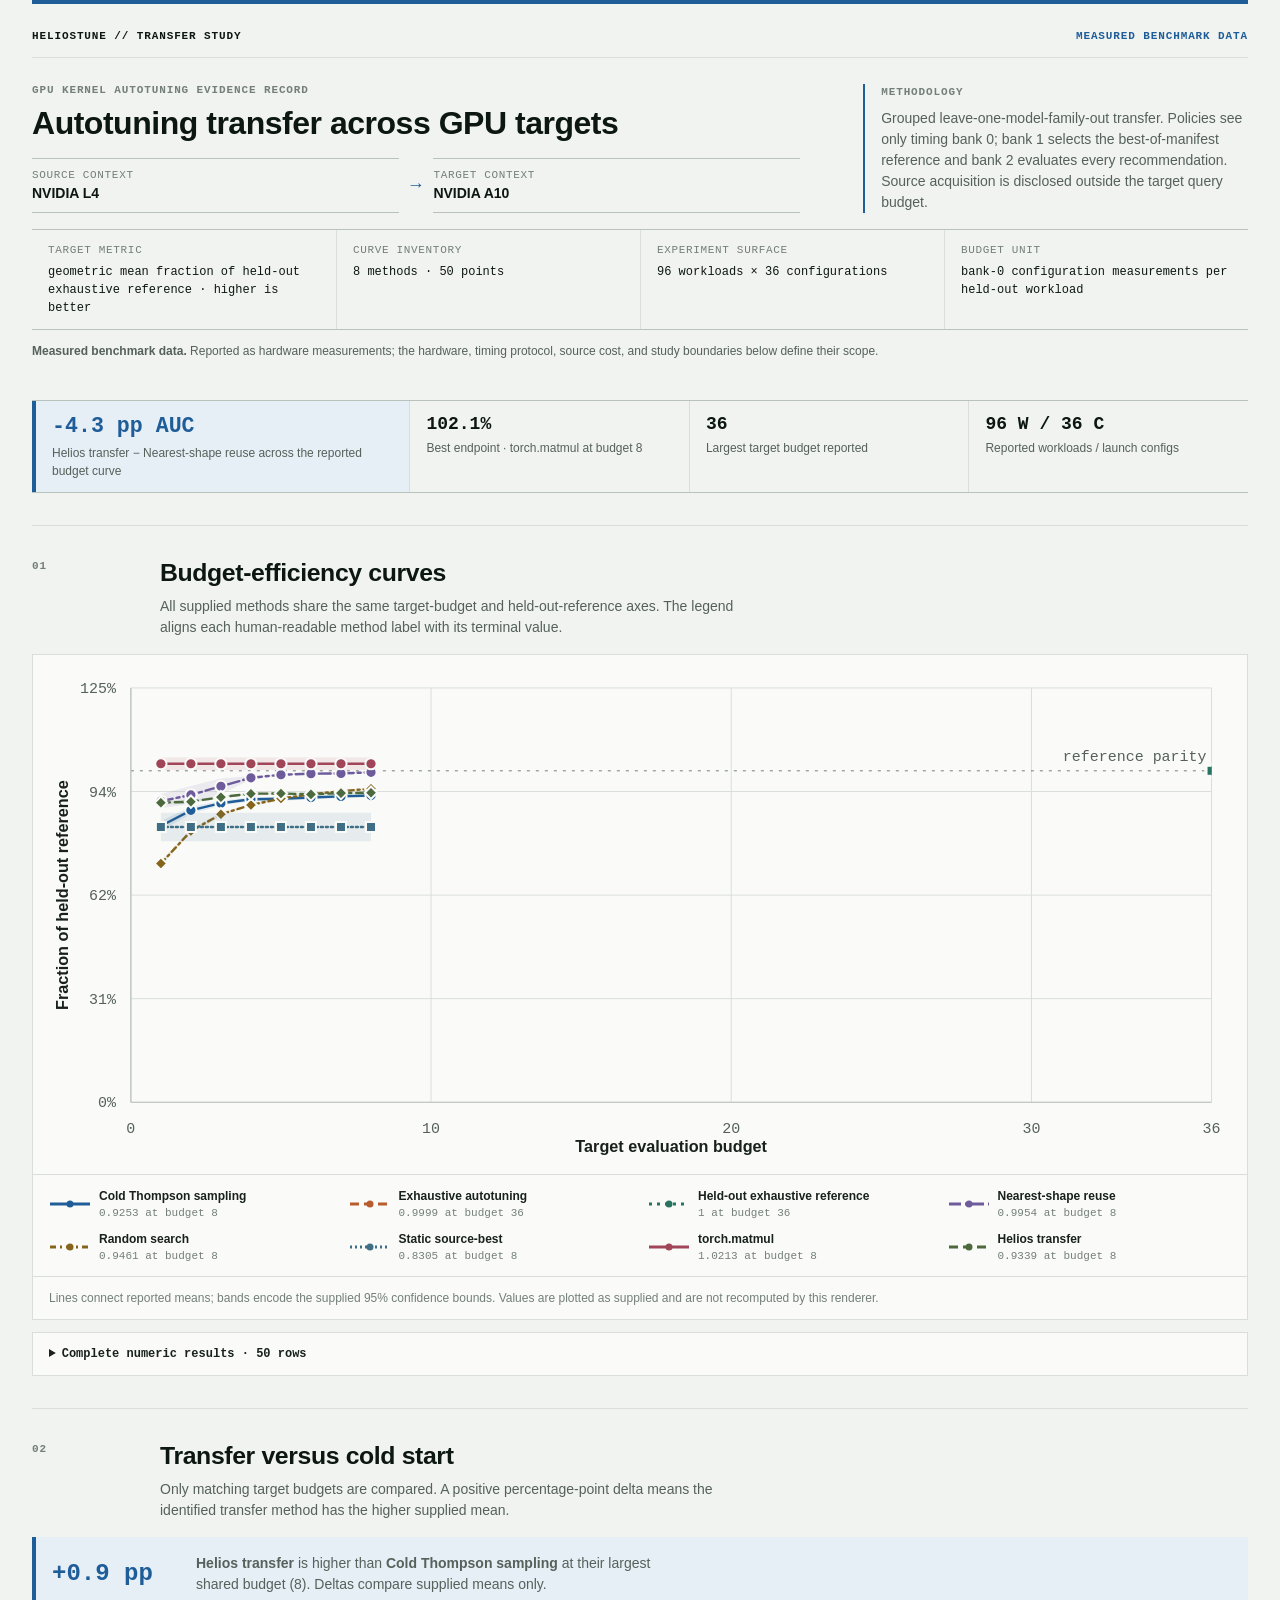
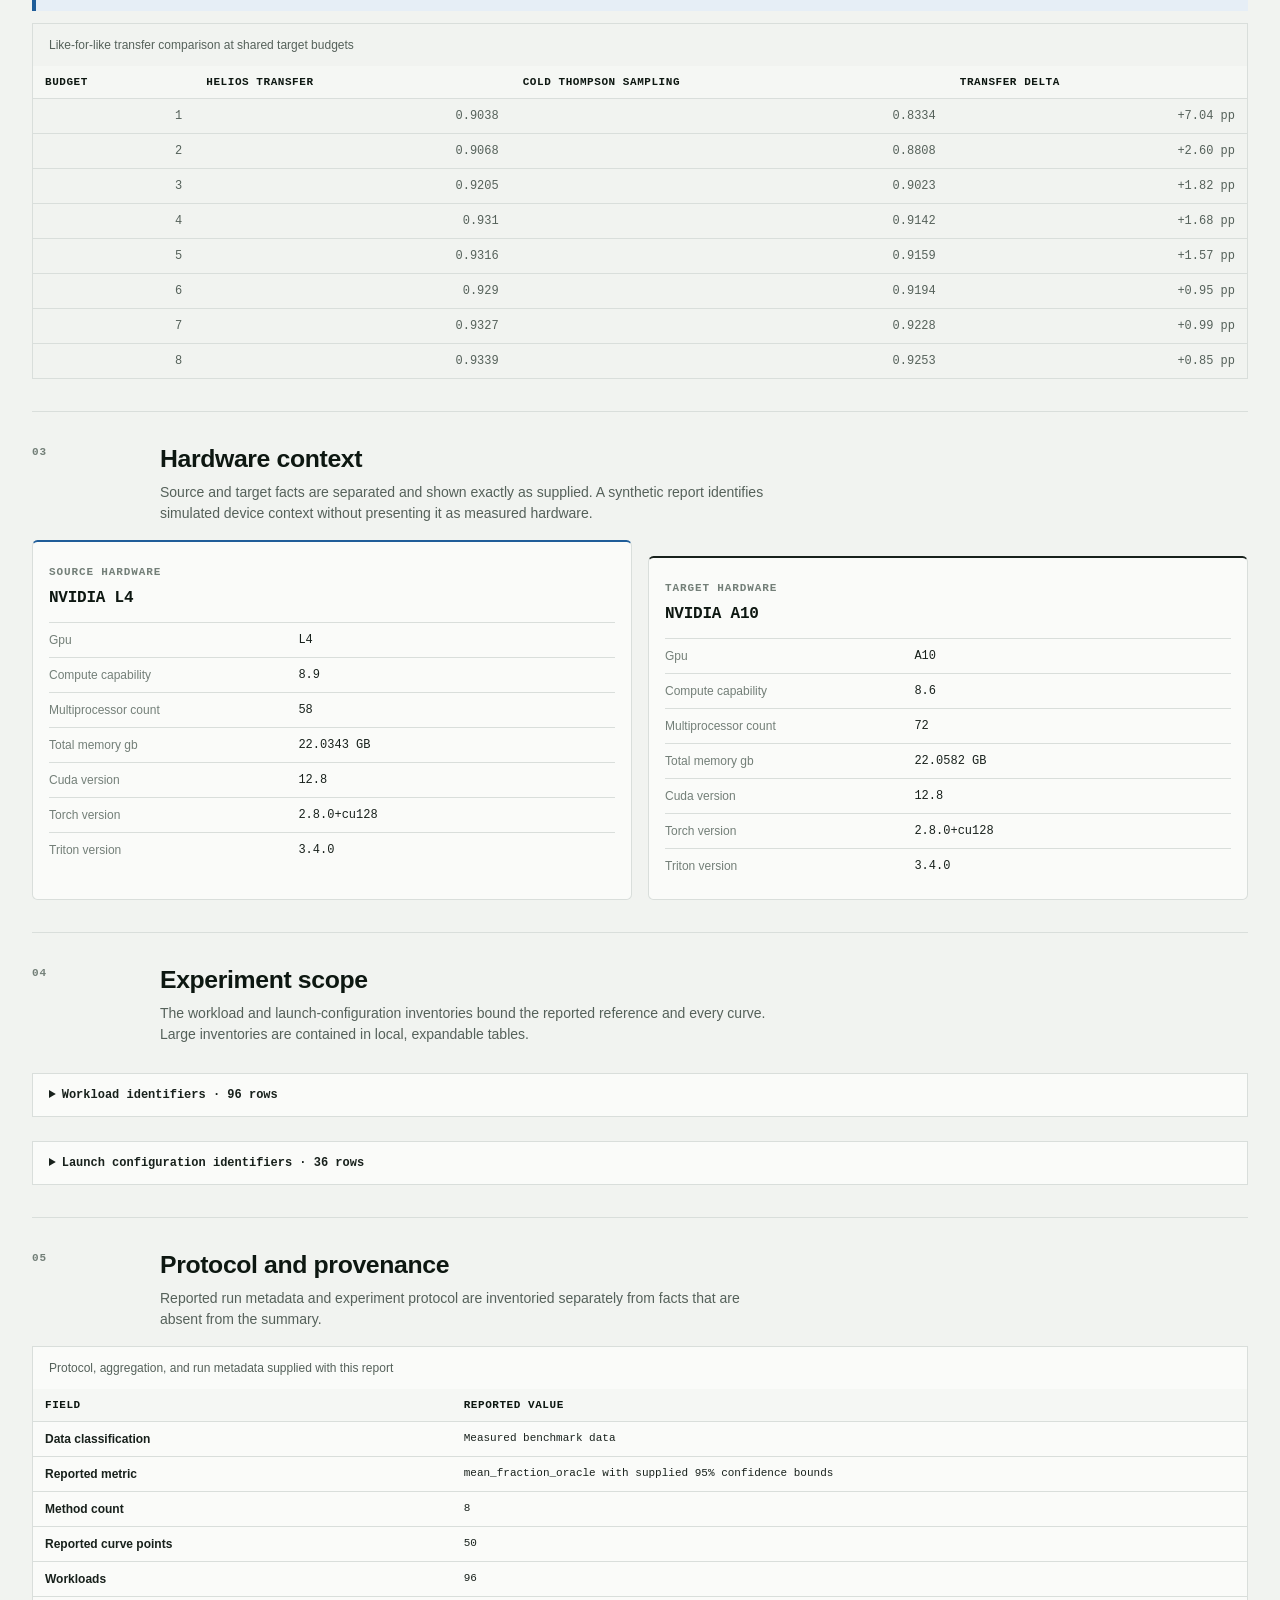
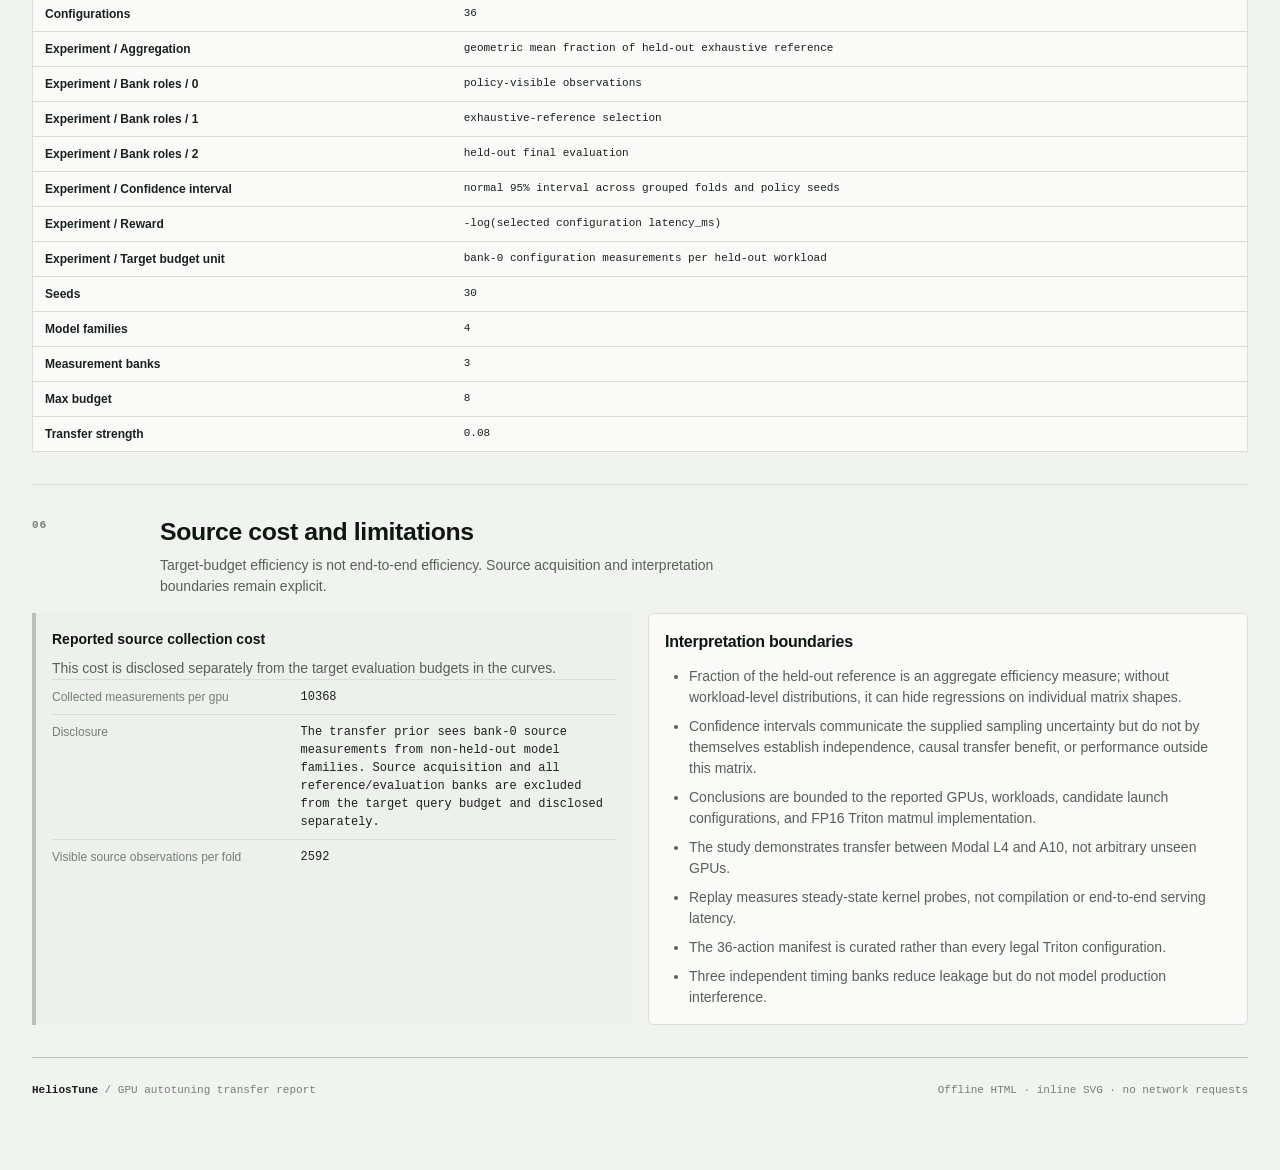
==== commit 0d141703: "chore: format code and clarify reference metrics" ====
--- a/site/index.html
+++ b/site/index.html
@@ -572,4 +572,4 @@
   details:not([open]) > *:not(summary) { display: block; }
   .section, .panel, .chart-frame, table { break-inside: avoid; }
 }
-</style></head><body><a class="skip-link" href="#main">Skip to results</a><div class="page"><header class="report-header"><div class="utility-rail"><span class="project-lockup">HeliosTune // transfer study</span><span class="data-flag">Measured benchmark data</span></div><div class="identity-layout"><div><p class="kicker">GPU kernel autotuning evidence record</p><h1>Autotuning transfer across GPU targets</h1><div class="route" aria-label="Transfer direction from NVIDIA L4 to NVIDIA A10"><div class="route-node"><span>Source context</span><strong>NVIDIA L4</strong></div><span class="route-arrow" aria-hidden="true">→</span><div class="route-node"><span>Target context</span><strong>NVIDIA A10</strong></div></div></div><aside class="method-note" aria-label="Methodology summary"><p class="micro-label">Methodology</p><p class="method-copy">Grouped leave-one-model-family-out transfer. Policies see only timing bank 0; bank 1 selects the best-of-manifest reference and bank 2 evaluates every recommendation. Source acquisition is disclosed outside the target query budget.</p></aside></div><dl class="meta-strip"><div><dt>Target metric</dt><dd>geometric mean fraction of held-out exhaustive reference · higher is better</dd></div><div><dt>Curve inventory</dt><dd>8 methods · 50 points</dd></div><div><dt>Experiment surface</dt><dd>96 workloads × 36 configurations</dd></div><div><dt>Budget unit</dt><dd>bank-0 configuration measurements per held-out workload</dd></div></dl><p class="status-copy"><strong>Measured benchmark data.</strong> Reported as hardware measurements; the hardware, timing protocol, source cost, and study boundaries below define their scope.</p></header><main id="main"><div class="result-strip" aria-label="Primary reported results"><div class="result"><span class="result-value">-4.3 pp AUC</span><span class="result-label">Helios transfer − Nearest-shape reuse across the reported budget curve</span></div><div class="result"><span class="result-value">102.1%</span><span class="result-label">Best endpoint · torch.matmul at budget 8</span></div><div class="result"><span class="result-value">36</span><span class="result-label">Largest target budget reported</span></div><div class="result"><span class="result-value">96 W / 36 C</span><span class="result-label">Reported workloads / launch configs</span></div></div><section class="section" aria-labelledby="section-01"><header class="section-head"><p class="section-number">01</p><div><h2 id="section-01">Budget-efficiency curves</h2><p class="section-copy">All supplied methods share the same target-budget and mean-fraction-of-oracle axes. The legend aligns each human-readable method label with its terminal value.</p></div></header><figure class="chart-frame"><div class="chart-scroll"><svg viewBox="0 0 960 410" role="img" aria-labelledby="curve-title curve-desc"><title id="curve-title">Budget efficiency by tuning method</title><desc id="curve-desc">Mean fraction of oracle by target evaluation budget. Shaded regions show supplied 95 percent confidence intervals.</desc><defs><clipPath id="plot-clip"><rect x="72" y="20" width="866" height="332" /></clipPath></defs><line class="chart-grid" x1="72" x2="938" y1="352.00" y2="352.00" /><text class="chart-text" x="60" y="356.00" text-anchor="end">0%</text><line class="chart-grid" x1="72" x2="938" y1="269.00" y2="269.00" /><text class="chart-text" x="60" y="273.00" text-anchor="end">31%</text><line class="chart-grid" x1="72" x2="938" y1="186.00" y2="186.00" /><text class="chart-text" x="60" y="190.00" text-anchor="end">62%</text><line class="chart-grid" x1="72" x2="938" y1="103.00" y2="103.00" /><text class="chart-text" x="60" y="107.00" text-anchor="end">94%</text><line class="chart-grid" x1="72" x2="938" y1="20.00" y2="20.00" /><text class="chart-text" x="60" y="24.00" text-anchor="end">125%</text><line class="chart-grid" x1="72.00" x2="72.00" y1="20" y2="352" /><text class="chart-text" x="72.00" y="377" text-anchor="middle">0</text><line class="chart-grid" x1="312.56" x2="312.56" y1="20" y2="352" /><text class="chart-text" x="312.56" y="377" text-anchor="middle">10</text><line class="chart-grid" x1="553.11" x2="553.11" y1="20" y2="352" /><text class="chart-text" x="553.11" y="377" text-anchor="middle">20</text><line class="chart-grid" x1="793.67" x2="793.67" y1="20" y2="352" /><text class="chart-text" x="793.67" y="377" text-anchor="middle">30</text><line class="chart-grid" x1="938.00" x2="938.00" y1="20" y2="352" /><text class="chart-text" x="938.00" y="377" text-anchor="middle">36</text><line class="oracle-line" x1="72" x2="938" y1="86.40" y2="86.40" /><text class="chart-text" x="934" y="78.40" text-anchor="end">oracle parity</text><line class="chart-axis" x1="72" x2="72" y1="20" y2="352" /><line class="chart-axis" x1="72" x2="938" y1="352" y2="352" /><text class="chart-label" x="505.00" y="392" text-anchor="middle">Target evaluation budget</text><text class="chart-label" x="22" y="186.00" text-anchor="middle" transform="rotate(-90 22 186.00)">Mean fraction of oracle</text><g clip-path="url(#plot-clip)"><path class="series-band" d="M 96.06 126.63 L 120.11 115.18 L 144.17 110.40 L 168.22 107.54 L 192.28 107.15 L 216.33 106.28 L 240.39 105.56 L 264.44 104.93 L 264.44 107.53 L 240.39 108.24 L 216.33 109.33 L 192.28 110.33 L 168.22 110.84 L 144.17 114.29 L 120.11 120.91 L 96.06 134.69 Z" fill="var(--series-0)" /><path class="series-line" d="M 96.06 130.66 L 120.11 118.05 L 144.17 112.35 L 168.22 109.19 L 192.28 108.74 L 216.33 107.80 L 240.39 106.90 L 264.44 106.23" stroke="var(--series-0)" /><g class="series-point" fill="var(--series-0)"><title>Cold Thompson sampling: budget 1, mean 0.8334, 95% CI 0.8182 to 0.8485</title><circle cx="96.06" cy="130.66" r="4.5" /></g><g class="series-point" fill="var(--series-0)"><title>Cold Thompson sampling: budget 2, mean 0.8808, 95% CI 0.87 to 0.8916</title><circle cx="120.11" cy="118.05" r="4.5" /></g><g class="series-point" fill="var(--series-0)"><title>Cold Thompson sampling: budget 3, mean 0.9023, 95% CI 0.895 to 0.9096</title><circle cx="144.17" cy="112.35" r="4.5" /></g><g class="series-point" fill="var(--series-0)"><title>Cold Thompson sampling: budget 4, mean 0.9142, 95% CI 0.908 to 0.9204</title><circle cx="168.22" cy="109.19" r="4.5" /></g><g class="series-point" fill="var(--series-0)"><title>Cold Thompson sampling: budget 5, mean 0.9159, 95% CI 0.9099 to 0.9219</title><circle cx="192.28" cy="108.74" r="4.5" /></g><g class="series-point" fill="var(--series-0)"><title>Cold Thompson sampling: budget 6, mean 0.9194, 95% CI 0.9137 to 0.9252</title><circle cx="216.33" cy="107.80" r="4.5" /></g><g class="series-point" fill="var(--series-0)"><title>Cold Thompson sampling: budget 7, mean 0.9228, 95% CI 0.9178 to 0.9279</title><circle cx="240.39" cy="106.90" r="4.5" /></g><g class="series-point" fill="var(--series-0)"><title>Cold Thompson sampling: budget 8, mean 0.9253, 95% CI 0.9204 to 0.9302</title><circle cx="264.44" cy="106.23" r="4.5" /></g><path class="series-band" d="M 938.00 85.75 L 938.00 87.12 Z" fill="var(--series-1)" /><path class="series-line" d="M 938.00 86.44" stroke="var(--series-1)" stroke-dasharray="9 5" /><g class="series-point" fill="var(--series-1)"><title>Exhaustive autotuning: budget 36, mean 0.9999, 95% CI 0.9973 to 1.0024</title><polygon points="938.00,81.44 943.00,86.44 938.00,91.44 933.00,86.44" /></g><path class="series-band" d="M 938.00 86.40 L 938.00 86.40 Z" fill="var(--series-2)" /><path class="series-line" d="M 938.00 86.40" stroke="var(--series-2)" stroke-dasharray="3 5" /><g class="series-point" fill="var(--series-2)"><title>Held-out exhaustive reference: budget 36, mean 1, 95% CI 1 to 1</title><rect x="934.00" y="82.40" width="8" height="8" /></g><path class="series-band" d="M 96.06 105.02 L 120.11 98.64 L 144.17 92.60 L 168.22 90.60 L 192.28 89.22 L 216.33 87.71 L 240.39 87.38 L 264.44 86.75 L 264.44 88.48 L 240.39 89.57 L 216.33 89.62 L 192.28 89.88 L 168.22 93.40 L 144.17 105.09 L 120.11 112.75 L 96.06 116.44 Z" fill="var(--series-3)" /><path class="series-line" d="M 96.06 110.73 L 120.11 105.70 L 144.17 98.84 L 168.22 92.00 L 192.28 89.55 L 216.33 88.66 L 240.39 88.47 L 264.44 87.62" stroke="var(--series-3)" stroke-dasharray="12 4 3 4" /><g class="series-point" fill="var(--series-3)"><title>Nearest-shape reuse: budget 1, mean 0.9084, 95% CI 0.8869 to 0.9299</title><circle cx="96.06" cy="110.73" r="4.5" /></g><g class="series-point" fill="var(--series-3)"><title>Nearest-shape reuse: budget 2, mean 0.9273, 95% CI 0.9008 to 0.9539</title><circle cx="120.11" cy="105.70" r="4.5" /></g><g class="series-point" fill="var(--series-3)"><title>Nearest-shape reuse: budget 3, mean 0.9532, 95% CI 0.9296 to 0.9767</title><circle cx="144.17" cy="98.84" r="4.5" /></g><g class="series-point" fill="var(--series-3)"><title>Nearest-shape reuse: budget 4, mean 0.9789, 95% CI 0.9736 to 0.9842</title><circle cx="168.22" cy="92.00" r="4.5" /></g><g class="series-point" fill="var(--series-3)"><title>Nearest-shape reuse: budget 5, mean 0.9882, 95% CI 0.9869 to 0.9894</title><circle cx="192.28" cy="89.55" r="4.5" /></g><g class="series-point" fill="var(--series-3)"><title>Nearest-shape reuse: budget 6, mean 0.9915, 95% CI 0.9879 to 0.9951</title><circle cx="216.33" cy="88.66" r="4.5" /></g><g class="series-point" fill="var(--series-3)"><title>Nearest-shape reuse: budget 7, mean 0.9922, 95% CI 0.9881 to 0.9963</title><circle cx="240.39" cy="88.47" r="4.5" /></g><g class="series-point" fill="var(--series-3)"><title>Nearest-shape reuse: budget 8, mean 0.9954, 95% CI 0.9922 to 0.9987</title><circle cx="264.44" cy="87.62" r="4.5" /></g><path class="series-band" d="M 96.06 158.61 L 120.11 132.93 L 144.17 119.75 L 168.22 112.54 L 192.28 107.65 L 216.33 104.26 L 240.39 101.93 L 264.44 99.98 L 264.44 101.44 L 240.39 103.53 L 216.33 105.95 L 192.28 109.57 L 168.22 114.98 L 144.17 122.64 L 120.11 136.43 L 96.06 162.82 Z" fill="var(--series-4)" /><path class="series-line" d="M 96.06 160.72 L 120.11 134.68 L 144.17 121.19 L 168.22 113.76 L 192.28 108.61 L 216.33 105.10 L 240.39 102.73 L 264.44 100.71" stroke="var(--series-4)" stroke-dasharray="6 4 2 4" /><g class="series-point" fill="var(--series-4)"><title>Random search: budget 1, mean 0.7202, 95% CI 0.7123 to 0.7281</title><polygon points="96.06,155.72 101.06,160.72 96.06,165.72 91.06,160.72" /></g><g class="series-point" fill="var(--series-4)"><title>Random search: budget 2, mean 0.8182, 95% CI 0.8116 to 0.8248</title><polygon points="120.11,129.68 125.11,134.68 120.11,139.68 115.11,134.68" /></g><g class="series-point" fill="var(--series-4)"><title>Random search: budget 3, mean 0.869, 95% CI 0.8636 to 0.8745</title><polygon points="144.17,116.19 149.17,121.19 144.17,126.19 139.17,121.19" /></g><g class="series-point" fill="var(--series-4)"><title>Random search: budget 4, mean 0.897, 95% CI 0.8924 to 0.9016</title><polygon points="168.22,108.76 173.22,113.76 168.22,118.76 163.22,113.76" /></g><g class="series-point" fill="var(--series-4)"><title>Random search: budget 5, mean 0.9164, 95% CI 0.9128 to 0.92</title><polygon points="192.28,103.61 197.28,108.61 192.28,113.61 187.28,108.61" /></g><g class="series-point" fill="var(--series-4)"><title>Random search: budget 6, mean 0.9296, 95% CI 0.9264 to 0.9328</title><polygon points="216.33,100.10 221.33,105.10 216.33,110.10 211.33,105.10" /></g><g class="series-point" fill="var(--series-4)"><title>Random search: budget 7, mean 0.9385, 95% CI 0.9355 to 0.9415</title><polygon points="240.39,97.73 245.39,102.73 240.39,107.73 235.39,102.73" /></g><g class="series-point" fill="var(--series-4)"><title>Random search: budget 8, mean 0.9461, 95% CI 0.9434 to 0.9489</title><polygon points="264.44,95.71 269.44,100.71 264.44,105.71 259.44,100.71" /></g><path class="series-band" d="M 96.06 119.95 L 120.11 119.95 L 144.17 119.95 L 168.22 119.95 L 192.28 119.95 L 216.33 119.95 L 240.39 119.95 L 264.44 119.95 L 264.44 142.89 L 240.39 142.89 L 216.33 142.89 L 192.28 142.89 L 168.22 142.89 L 144.17 142.89 L 120.11 142.89 L 96.06 142.89 Z" fill="var(--series-5)" /><path class="series-line" d="M 96.06 131.42 L 120.11 131.42 L 144.17 131.42 L 168.22 131.42 L 192.28 131.42 L 216.33 131.42 L 240.39 131.42 L 264.44 131.42" stroke="var(--series-5)" stroke-dasharray="2 3" /><g class="series-point" fill="var(--series-5)"><title>Static source-best: budget 1, mean 0.8305, 95% CI 0.7873 to 0.8737</title><rect x="92.06" y="127.42" width="8" height="8" /></g><g class="series-point" fill="var(--series-5)"><title>Static source-best: budget 2, mean 0.8305, 95% CI 0.7873 to 0.8737</title><rect x="116.11" y="127.42" width="8" height="8" /></g><g class="series-point" fill="var(--series-5)"><title>Static source-best: budget 3, mean 0.8305, 95% CI 0.7873 to 0.8737</title><rect x="140.17" y="127.42" width="8" height="8" /></g><g class="series-point" fill="var(--series-5)"><title>Static source-best: budget 4, mean 0.8305, 95% CI 0.7873 to 0.8737</title><rect x="164.22" y="127.42" width="8" height="8" /></g><g class="series-point" fill="var(--series-5)"><title>Static source-best: budget 5, mean 0.8305, 95% CI 0.7873 to 0.8737</title><rect x="188.28" y="127.42" width="8" height="8" /></g><g class="series-point" fill="var(--series-5)"><title>Static source-best: budget 6, mean 0.8305, 95% CI 0.7873 to 0.8737</title><rect x="212.33" y="127.42" width="8" height="8" /></g><g class="series-point" fill="var(--series-5)"><title>Static source-best: budget 7, mean 0.8305, 95% CI 0.7873 to 0.8737</title><rect x="236.39" y="127.42" width="8" height="8" /></g><g class="series-point" fill="var(--series-5)"><title>Static source-best: budget 8, mean 0.8305, 95% CI 0.7873 to 0.8737</title><rect x="260.44" y="127.42" width="8" height="8" /></g><path class="series-band" d="M 96.06 75.66 L 120.11 75.66 L 144.17 75.66 L 168.22 75.66 L 192.28 75.66 L 216.33 75.66 L 240.39 75.66 L 264.44 75.66 L 264.44 85.80 L 240.39 85.80 L 216.33 85.80 L 192.28 85.80 L 168.22 85.80 L 144.17 85.80 L 120.11 85.80 L 96.06 85.80 Z" fill="var(--series-6)" /><path class="series-line" d="M 96.06 80.73 L 120.11 80.73 L 144.17 80.73 L 168.22 80.73 L 192.28 80.73 L 216.33 80.73 L 240.39 80.73 L 264.44 80.73" stroke="var(--series-6)" /><g class="series-point" fill="var(--series-6)"><title>torch.matmul: budget 1, mean 1.0213, 95% CI 1.0023 to 1.0404</title><circle cx="96.06" cy="80.73" r="4.5" /></g><g class="series-point" fill="var(--series-6)"><title>torch.matmul: budget 2, mean 1.0213, 95% CI 1.0023 to 1.0404</title><circle cx="120.11" cy="80.73" r="4.5" /></g><g class="series-point" fill="var(--series-6)"><title>torch.matmul: budget 3, mean 1.0213, 95% CI 1.0023 to 1.0404</title><circle cx="144.17" cy="80.73" r="4.5" /></g><g class="series-point" fill="var(--series-6)"><title>torch.matmul: budget 4, mean 1.0213, 95% CI 1.0023 to 1.0404</title><circle cx="168.22" cy="80.73" r="4.5" /></g><g class="series-point" fill="var(--series-6)"><title>torch.matmul: budget 5, mean 1.0213, 95% CI 1.0023 to 1.0404</title><circle cx="192.28" cy="80.73" r="4.5" /></g><g class="series-point" fill="var(--series-6)"><title>torch.matmul: budget 6, mean 1.0213, 95% CI 1.0023 to 1.0404</title><circle cx="216.33" cy="80.73" r="4.5" /></g><g class="series-point" fill="var(--series-6)"><title>torch.matmul: budget 7, mean 1.0213, 95% CI 1.0023 to 1.0404</title><circle cx="240.39" cy="80.73" r="4.5" /></g><g class="series-point" fill="var(--series-6)"><title>torch.matmul: budget 8, mean 1.0213, 95% CI 1.0023 to 1.0404</title><circle cx="264.44" cy="80.73" r="4.5" /></g><path class="series-band" d="M 96.06 110.39 L 120.11 109.87 L 144.17 106.45 L 168.22 103.80 L 192.28 103.46 L 216.33 104.01 L 240.39 103.02 L 264.44 102.85 L 264.44 105.08 L 240.39 105.51 L 216.33 106.53 L 192.28 105.69 L 168.22 105.66 L 144.17 108.56 L 120.11 112.42 L 96.06 113.51 Z" fill="var(--series-7)" /><path class="series-line" d="M 96.06 111.95 L 120.11 111.15 L 144.17 107.51 L 168.22 104.73 L 192.28 104.58 L 216.33 105.27 L 240.39 104.27 L 264.44 103.97" stroke="var(--series-7)" stroke-dasharray="9 5" /><g class="series-point" fill="var(--series-7)"><title>Helios transfer: budget 1, mean 0.9038, 95% CI 0.8979 to 0.9097</title><polygon points="96.06,106.95 101.06,111.95 96.06,116.95 91.06,111.95" /></g><g class="series-point" fill="var(--series-7)"><title>Helios transfer: budget 2, mean 0.9068, 95% CI 0.902 to 0.9116</title><polygon points="120.11,106.15 125.11,111.15 120.11,116.15 115.11,111.15" /></g><g class="series-point" fill="var(--series-7)"><title>Helios transfer: budget 3, mean 0.9205, 95% CI 0.9166 to 0.9245</title><polygon points="144.17,102.51 149.17,107.51 144.17,112.51 139.17,107.51" /></g><g class="series-point" fill="var(--series-7)"><title>Helios transfer: budget 4, mean 0.931, 95% CI 0.9275 to 0.9345</title><polygon points="168.22,99.73 173.22,104.73 168.22,109.73 163.22,104.73" /></g><g class="series-point" fill="var(--series-7)"><title>Helios transfer: budget 5, mean 0.9316, 95% CI 0.9274 to 0.9358</title><polygon points="192.28,99.58 197.28,104.58 192.28,109.58 187.28,104.58" /></g><g class="series-point" fill="var(--series-7)"><title>Helios transfer: budget 6, mean 0.929, 95% CI 0.9242 to 0.9337</title><polygon points="216.33,100.27 221.33,105.27 216.33,110.27 211.33,105.27" /></g><g class="series-point" fill="var(--series-7)"><title>Helios transfer: budget 7, mean 0.9327, 95% CI 0.9281 to 0.9374</title><polygon points="240.39,99.27 245.39,104.27 240.39,109.27 235.39,104.27" /></g><g class="series-point" fill="var(--series-7)"><title>Helios transfer: budget 8, mean 0.9339, 95% CI 0.9297 to 0.9381</title><polygon points="264.44,98.97 269.44,103.97 264.44,108.97 259.44,103.97" /></g></g></svg></div><ul class="method-legend"><li><svg viewBox="0 0 42 14" width="42" height="14" aria-hidden="true"><line x1="1" x2="41" y1="7" y2="7" stroke="var(--series-0)" stroke-width="3" /><circle cx="21" cy="7" r="3.5" fill="var(--series-0)" /></svg><span><strong>Cold Thompson sampling</strong><span class="legend-endpoint">0.9253 at budget 8</span></span></li><li><svg viewBox="0 0 42 14" width="42" height="14" aria-hidden="true"><line x1="1" x2="41" y1="7" y2="7" stroke="var(--series-1)" stroke-width="3" stroke-dasharray="9 5" /><circle cx="21" cy="7" r="3.5" fill="var(--series-1)" /></svg><span><strong>Exhaustive autotuning</strong><span class="legend-endpoint">0.9999 at budget 36</span></span></li><li><svg viewBox="0 0 42 14" width="42" height="14" aria-hidden="true"><line x1="1" x2="41" y1="7" y2="7" stroke="var(--series-2)" stroke-width="3" stroke-dasharray="3 5" /><circle cx="21" cy="7" r="3.5" fill="var(--series-2)" /></svg><span><strong>Held-out exhaustive reference</strong><span class="legend-endpoint">1 at budget 36</span></span></li><li><svg viewBox="0 0 42 14" width="42" height="14" aria-hidden="true"><line x1="1" x2="41" y1="7" y2="7" stroke="var(--series-3)" stroke-width="3" stroke-dasharray="12 4 3 4" /><circle cx="21" cy="7" r="3.5" fill="var(--series-3)" /></svg><span><strong>Nearest-shape reuse</strong><span class="legend-endpoint">0.9954 at budget 8</span></span></li><li><svg viewBox="0 0 42 14" width="42" height="14" aria-hidden="true"><line x1="1" x2="41" y1="7" y2="7" stroke="var(--series-4)" stroke-width="3" stroke-dasharray="6 4 2 4" /><circle cx="21" cy="7" r="3.5" fill="var(--series-4)" /></svg><span><strong>Random search</strong><span class="legend-endpoint">0.9461 at budget 8</span></span></li><li><svg viewBox="0 0 42 14" width="42" height="14" aria-hidden="true"><line x1="1" x2="41" y1="7" y2="7" stroke="var(--series-5)" stroke-width="3" stroke-dasharray="2 3" /><circle cx="21" cy="7" r="3.5" fill="var(--series-5)" /></svg><span><strong>Static source-best</strong><span class="legend-endpoint">0.8305 at budget 8</span></span></li><li><svg viewBox="0 0 42 14" width="42" height="14" aria-hidden="true"><line x1="1" x2="41" y1="7" y2="7" stroke="var(--series-6)" stroke-width="3" /><circle cx="21" cy="7" r="3.5" fill="var(--series-6)" /></svg><span><strong>torch.matmul</strong><span class="legend-endpoint">1.0213 at budget 8</span></span></li><li><svg viewBox="0 0 42 14" width="42" height="14" aria-hidden="true"><line x1="1" x2="41" y1="7" y2="7" stroke="var(--series-7)" stroke-width="3" stroke-dasharray="9 5" /><circle cx="21" cy="7" r="3.5" fill="var(--series-7)" /></svg><span><strong>Helios transfer</strong><span class="legend-endpoint">0.9339 at budget 8</span></span></li></ul><figcaption>Lines connect reported means; bands encode the supplied 95% confidence bounds. Values are plotted as supplied and are not recomputed by this renderer.</figcaption></figure><details class="data-disclosure"><summary>Complete numeric results · 50 rows</summary><div class="table-wrap"><table><caption>Values used to draw the budget-efficiency figure</caption><thead><tr><th scope="col">Method</th><th scope="col">Budget</th><th scope="col">Mean fraction of oracle</th><th scope="col">CI95 low</th><th scope="col">CI95 high</th></tr></thead><tbody><tr><td class="method-name">Cold Thompson sampling</td><td class="numeric">1</td><td class="numeric">0.8334</td><td class="numeric">0.8182</td><td class="numeric">0.8485</td></tr><tr><td class="method-name">Cold Thompson sampling</td><td class="numeric">2</td><td class="numeric">0.8808</td><td class="numeric">0.87</td><td class="numeric">0.8916</td></tr><tr><td class="method-name">Cold Thompson sampling</td><td class="numeric">3</td><td class="numeric">0.9023</td><td class="numeric">0.895</td><td class="numeric">0.9096</td></tr><tr><td class="method-name">Cold Thompson sampling</td><td class="numeric">4</td><td class="numeric">0.9142</td><td class="numeric">0.908</td><td class="numeric">0.9204</td></tr><tr><td class="method-name">Cold Thompson sampling</td><td class="numeric">5</td><td class="numeric">0.9159</td><td class="numeric">0.9099</td><td class="numeric">0.9219</td></tr><tr><td class="method-name">Cold Thompson sampling</td><td class="numeric">6</td><td class="numeric">0.9194</td><td class="numeric">0.9137</td><td class="numeric">0.9252</td></tr><tr><td class="method-name">Cold Thompson sampling</td><td class="numeric">7</td><td class="numeric">0.9228</td><td class="numeric">0.9178</td><td class="numeric">0.9279</td></tr><tr><td class="method-name">Cold Thompson sampling</td><td class="numeric">8</td><td class="numeric">0.9253</td><td class="numeric">0.9204</td><td class="numeric">0.9302</td></tr><tr><td class="method-name">Exhaustive autotuning</td><td class="numeric">36</td><td class="numeric">0.9999</td><td class="numeric">0.9973</td><td class="numeric">1.0024</td></tr><tr><td class="method-name">Held-out exhaustive reference</td><td class="numeric">36</td><td class="numeric">1</td><td class="numeric">1</td><td class="numeric">1</td></tr><tr><td class="method-name">Nearest-shape reuse</td><td class="numeric">1</td><td class="numeric">0.9084</td><td class="numeric">0.8869</td><td class="numeric">0.9299</td></tr><tr><td class="method-name">Nearest-shape reuse</td><td class="numeric">2</td><td class="numeric">0.9273</td><td class="numeric">0.9008</td><td class="numeric">0.9539</td></tr><tr><td class="method-name">Nearest-shape reuse</td><td class="numeric">3</td><td class="numeric">0.9532</td><td class="numeric">0.9296</td><td class="numeric">0.9767</td></tr><tr><td class="method-name">Nearest-shape reuse</td><td class="numeric">4</td><td class="numeric">0.9789</td><td class="numeric">0.9736</td><td class="numeric">0.9842</td></tr><tr><td class="method-name">Nearest-shape reuse</td><td class="numeric">5</td><td class="numeric">0.9882</td><td class="numeric">0.9869</td><td class="numeric">0.9894</td></tr><tr><td class="method-name">Nearest-shape reuse</td><td class="numeric">6</td><td class="numeric">0.9915</td><td class="numeric">0.9879</td><td class="numeric">0.9951</td></tr><tr><td class="method-name">Nearest-shape reuse</td><td class="numeric">7</td><td class="numeric">0.9922</td><td class="numeric">0.9881</td><td class="numeric">0.9963</td></tr><tr><td class="method-name">Nearest-shape reuse</td><td class="numeric">8</td><td class="numeric">0.9954</td><td class="numeric">0.9922</td><td class="numeric">0.9987</td></tr><tr><td class="method-name">Random search</td><td class="numeric">1</td><td class="numeric">0.7202</td><td class="numeric">0.7123</td><td class="numeric">0.7281</td></tr><tr><td class="method-name">Random search</td><td class="numeric">2</td><td class="numeric">0.8182</td><td class="numeric">0.8116</td><td class="numeric">0.8248</td></tr><tr><td class="method-name">Random search</td><td class="numeric">3</td><td class="numeric">0.869</td><td class="numeric">0.8636</td><td class="numeric">0.8745</td></tr><tr><td class="method-name">Random search</td><td class="numeric">4</td><td class="numeric">0.897</td><td class="numeric">0.8924</td><td class="numeric">0.9016</td></tr><tr><td class="method-name">Random search</td><td class="numeric">5</td><td class="numeric">0.9164</td><td class="numeric">0.9128</td><td class="numeric">0.92</td></tr><tr><td class="method-name">Random search</td><td class="numeric">6</td><td class="numeric">0.9296</td><td class="numeric">0.9264</td><td class="numeric">0.9328</td></tr><tr><td class="method-name">Random search</td><td class="numeric">7</td><td class="numeric">0.9385</td><td class="numeric">0.9355</td><td class="numeric">0.9415</td></tr><tr><td class="method-name">Random search</td><td class="numeric">8</td><td class="numeric">0.9461</td><td class="numeric">0.9434</td><td class="numeric">0.9489</td></tr><tr><td class="method-name">Static source-best</td><td class="numeric">1</td><td class="numeric">0.8305</td><td class="numeric">0.7873</td><td class="numeric">0.8737</td></tr><tr><td class="method-name">Static source-best</td><td class="numeric">2</td><td class="numeric">0.8305</td><td class="numeric">0.7873</td><td class="numeric">0.8737</td></tr><tr><td class="method-name">Static source-best</td><td class="numeric">3</td><td class="numeric">0.8305</td><td class="numeric">0.7873</td><td class="numeric">0.8737</td></tr><tr><td class="method-name">Static source-best</td><td class="numeric">4</td><td class="numeric">0.8305</td><td class="numeric">0.7873</td><td class="numeric">0.8737</td></tr><tr><td class="method-name">Static source-best</td><td class="numeric">5</td><td class="numeric">0.8305</td><td class="numeric">0.7873</td><td class="numeric">0.8737</td></tr><tr><td class="method-name">Static source-best</td><td class="numeric">6</td><td class="numeric">0.8305</td><td class="numeric">0.7873</td><td class="numeric">0.8737</td></tr><tr><td class="method-name">Static source-best</td><td class="numeric">7</td><td class="numeric">0.8305</td><td class="numeric">0.7873</td><td class="numeric">0.8737</td></tr><tr><td class="method-name">Static source-best</td><td class="numeric">8</td><td class="numeric">0.8305</td><td class="numeric">0.7873</td><td class="numeric">0.8737</td></tr><tr><td class="method-name">torch.matmul</td><td class="numeric">1</td><td class="numeric">1.0213</td><td class="numeric">1.0023</td><td class="numeric">1.0404</td></tr><tr><td class="method-name">torch.matmul</td><td class="numeric">2</td><td class="numeric">1.0213</td><td class="numeric">1.0023</td><td class="numeric">1.0404</td></tr><tr><td class="method-name">torch.matmul</td><td class="numeric">3</td><td class="numeric">1.0213</td><td class="numeric">1.0023</td><td class="numeric">1.0404</td></tr><tr><td class="method-name">torch.matmul</td><td class="numeric">4</td><td class="numeric">1.0213</td><td class="numeric">1.0023</td><td class="numeric">1.0404</td></tr><tr><td class="method-name">torch.matmul</td><td class="numeric">5</td><td class="numeric">1.0213</td><td class="numeric">1.0023</td><td class="numeric">1.0404</td></tr><tr><td class="method-name">torch.matmul</td><td class="numeric">6</td><td class="numeric">1.0213</td><td class="numeric">1.0023</td><td class="numeric">1.0404</td></tr><tr><td class="method-name">torch.matmul</td><td class="numeric">7</td><td class="numeric">1.0213</td><td class="numeric">1.0023</td><td class="numeric">1.0404</td></tr><tr><td class="method-name">torch.matmul</td><td class="numeric">8</td><td class="numeric">1.0213</td><td class="numeric">1.0023</td><td class="numeric">1.0404</td></tr><tr><td class="method-name">Helios transfer</td><td class="numeric">1</td><td class="numeric">0.9038</td><td class="numeric">0.8979</td><td class="numeric">0.9097</td></tr><tr><td class="method-name">Helios transfer</td><td class="numeric">2</td><td class="numeric">0.9068</td><td class="numeric">0.902</td><td class="numeric">0.9116</td></tr><tr><td class="method-name">Helios transfer</td><td class="numeric">3</td><td class="numeric">0.9205</td><td class="numeric">0.9166</td><td class="numeric">0.9245</td></tr><tr><td class="method-name">Helios transfer</td><td class="numeric">4</td><td class="numeric">0.931</td><td class="numeric">0.9275</td><td class="numeric">0.9345</td></tr><tr><td class="method-name">Helios transfer</td><td class="numeric">5</td><td class="numeric">0.9316</td><td class="numeric">0.9274</td><td class="numeric">0.9358</td></tr><tr><td class="method-name">Helios transfer</td><td class="numeric">6</td><td class="numeric">0.929</td><td class="numeric">0.9242</td><td class="numeric">0.9337</td></tr><tr><td class="method-name">Helios transfer</td><td class="numeric">7</td><td class="numeric">0.9327</td><td class="numeric">0.9281</td><td class="numeric">0.9374</td></tr><tr><td class="method-name">Helios transfer</td><td class="numeric">8</td><td class="numeric">0.9339</td><td class="numeric">0.9297</td><td class="numeric">0.9381</td></tr></tbody></table></div></details></section><section class="section" aria-labelledby="section-02"><header class="section-head"><p class="section-number">02</p><div><h2 id="section-02">Transfer versus cold start</h2><p class="section-copy">Only matching target budgets are compared. A positive percentage-point delta means the identified transfer method has the higher supplied mean.</p></div></header><div class="comparison-lead"><span class="delta">+0.9 pp</span><span class="delta-context"><strong>Helios transfer</strong> is higher than <strong>Cold Thompson sampling</strong> at their largest shared budget (8). Deltas compare supplied means only.</span></div><div class="table-wrap"><table><caption>Like-for-like transfer comparison at shared target budgets</caption><thead><tr><th scope="col">Budget</th><th scope="col">Helios transfer</th><th scope="col">Cold Thompson sampling</th><th scope="col">Transfer delta</th></tr></thead><tbody><tr><td class="numeric">1</td><td class="numeric">0.9038</td><td class="numeric">0.8334</td><td class="numeric">+7.04 pp</td></tr><tr><td class="numeric">2</td><td class="numeric">0.9068</td><td class="numeric">0.8808</td><td class="numeric">+2.60 pp</td></tr><tr><td class="numeric">3</td><td class="numeric">0.9205</td><td class="numeric">0.9023</td><td class="numeric">+1.82 pp</td></tr><tr><td class="numeric">4</td><td class="numeric">0.931</td><td class="numeric">0.9142</td><td class="numeric">+1.68 pp</td></tr><tr><td class="numeric">5</td><td class="numeric">0.9316</td><td class="numeric">0.9159</td><td class="numeric">+1.57 pp</td></tr><tr><td class="numeric">6</td><td class="numeric">0.929</td><td class="numeric">0.9194</td><td class="numeric">+0.95 pp</td></tr><tr><td class="numeric">7</td><td class="numeric">0.9327</td><td class="numeric">0.9228</td><td class="numeric">+0.99 pp</td></tr><tr><td class="numeric">8</td><td class="numeric">0.9339</td><td class="numeric">0.9253</td><td class="numeric">+0.85 pp</td></tr></tbody></table></div></section><section class="section" aria-labelledby="section-03"><header class="section-head"><p class="section-number">03</p><div><h2 id="section-03">Hardware context</h2><p class="section-copy">Source and target facts are separated and shown exactly as supplied. A synthetic report identifies simulated device context without presenting it as measured hardware.</p></div></header><div class="hardware-grid"><article class="panel hardware-sheet source"><span class="hardware-role">source hardware</span><h3 class="hardware-name">NVIDIA L4</h3><dl class="fact-list"><div><dt>Gpu</dt><dd>L4</dd></div><div><dt>Compute capability</dt><dd>8.9</dd></div><div><dt>Multiprocessor count</dt><dd>58</dd></div><div><dt>Total memory gb</dt><dd>22.0343 GB</dd></div><div><dt>Cuda version</dt><dd>12.8</dd></div><div><dt>Torch version</dt><dd>2.8.0+cu128</dd></div><div><dt>Triton version</dt><dd>3.4.0</dd></div></dl></article><article class="panel hardware-sheet target"><span class="hardware-role">target hardware</span><h3 class="hardware-name">NVIDIA A10</h3><dl class="fact-list"><div><dt>Gpu</dt><dd>A10</dd></div><div><dt>Compute capability</dt><dd>8.6</dd></div><div><dt>Multiprocessor count</dt><dd>72</dd></div><div><dt>Total memory gb</dt><dd>22.0582 GB</dd></div><div><dt>Cuda version</dt><dd>12.8</dd></div><div><dt>Torch version</dt><dd>2.8.0+cu128</dd></div><div><dt>Triton version</dt><dd>3.4.0</dd></div></dl></article></div></section><section class="section" aria-labelledby="section-04"><header class="section-head"><p class="section-number">04</p><div><h2 id="section-04">Experiment scope</h2><p class="section-copy">The workload and launch-configuration inventories bound the reported reference and every curve. Large inventories are contained in local, expandable tables.</p></div></header><div class="matrix-stack"><details class="data-disclosure"><summary>Workload identifiers · 96 rows</summary><div class="table-wrap"><table><caption>Complete workload identifiers supplied by the experiment</caption><thead><tr><th scope="col">ID</th><th scope="col">Workload key</th></tr></thead><tbody><tr><td class="numeric">01</td><td class="identifier">granite-3.1-8b-attention-out-decode-1-m1-n4096-k4096</td></tr><tr><td class="numeric">02</td><td class="identifier">granite-3.1-8b-attention-out-decode-7-m7-n4096-k4096</td></tr><tr><td class="numeric">03</td><td class="identifier">granite-3.1-8b-attention-out-mixed-31-m31-n4096-k4096</td></tr><tr><td class="numeric">04</td><td class="identifier">granite-3.1-8b-attention-out-mixed-96-m96-n4096-k4096</td></tr><tr><td class="numeric">05</td><td class="identifier">granite-3.1-8b-attention-out-prefill-1024-m1024-n4096-k4096</td></tr><tr><td class="numeric">06</td><td class="identifier">granite-3.1-8b-attention-out-prefill-257-m257-n4096-k4096</td></tr><tr><td class="numeric">07</td><td class="identifier">granite-3.1-8b-attention-qkv-decode-1-m1-n6144-k4096</td></tr><tr><td class="numeric">08</td><td class="identifier">granite-3.1-8b-attention-qkv-decode-7-m7-n6144-k4096</td></tr><tr><td class="numeric">09</td><td class="identifier">granite-3.1-8b-attention-qkv-mixed-31-m31-n6144-k4096</td></tr><tr><td class="numeric">10</td><td class="identifier">granite-3.1-8b-attention-qkv-mixed-96-m96-n6144-k4096</td></tr><tr><td class="numeric">11</td><td class="identifier">granite-3.1-8b-attention-qkv-prefill-1024-m1024-n6144-k4096</td></tr><tr><td class="numeric">12</td><td class="identifier">granite-3.1-8b-attention-qkv-prefill-257-m257-n6144-k4096</td></tr><tr><td class="numeric">13</td><td class="identifier">granite-3.1-8b-ffn-down-decode-1-m1-n4096-k12800</td></tr><tr><td class="numeric">14</td><td class="identifier">granite-3.1-8b-ffn-down-decode-7-m7-n4096-k12800</td></tr><tr><td class="numeric">15</td><td class="identifier">granite-3.1-8b-ffn-down-mixed-31-m31-n4096-k12800</td></tr><tr><td class="numeric">16</td><td class="identifier">granite-3.1-8b-ffn-down-mixed-96-m96-n4096-k12800</td></tr><tr><td class="numeric">17</td><td class="identifier">granite-3.1-8b-ffn-down-prefill-1024-m1024-n4096-k12800</td></tr><tr><td class="numeric">18</td><td class="identifier">granite-3.1-8b-ffn-down-prefill-257-m257-n4096-k12800</td></tr><tr><td class="numeric">19</td><td class="identifier">granite-3.1-8b-ffn-up-decode-1-m1-n12800-k4096</td></tr><tr><td class="numeric">20</td><td class="identifier">granite-3.1-8b-ffn-up-decode-7-m7-n12800-k4096</td></tr><tr><td class="numeric">21</td><td class="identifier">granite-3.1-8b-ffn-up-mixed-31-m31-n12800-k4096</td></tr><tr><td class="numeric">22</td><td class="identifier">granite-3.1-8b-ffn-up-mixed-96-m96-n12800-k4096</td></tr><tr><td class="numeric">23</td><td class="identifier">granite-3.1-8b-ffn-up-prefill-1024-m1024-n12800-k4096</td></tr><tr><td class="numeric">24</td><td class="identifier">granite-3.1-8b-ffn-up-prefill-257-m257-n12800-k4096</td></tr><tr><td class="numeric">25</td><td class="identifier">mistral-7b-attention-out-decode-1-m1-n4096-k4096</td></tr><tr><td class="numeric">26</td><td class="identifier">mistral-7b-attention-out-decode-7-m7-n4096-k4096</td></tr><tr><td class="numeric">27</td><td class="identifier">mistral-7b-attention-out-mixed-31-m31-n4096-k4096</td></tr><tr><td class="numeric">28</td><td class="identifier">mistral-7b-attention-out-mixed-96-m96-n4096-k4096</td></tr><tr><td class="numeric">29</td><td class="identifier">mistral-7b-attention-out-prefill-1024-m1024-n4096-k4096</td></tr><tr><td class="numeric">30</td><td class="identifier">mistral-7b-attention-out-prefill-257-m257-n4096-k4096</td></tr><tr><td class="numeric">31</td><td class="identifier">mistral-7b-attention-qkv-decode-1-m1-n6144-k4096</td></tr><tr><td class="numeric">32</td><td class="identifier">mistral-7b-attention-qkv-decode-7-m7-n6144-k4096</td></tr><tr><td class="numeric">33</td><td class="identifier">mistral-7b-attention-qkv-mixed-31-m31-n6144-k4096</td></tr><tr><td class="numeric">34</td><td class="identifier">mistral-7b-attention-qkv-mixed-96-m96-n6144-k4096</td></tr><tr><td class="numeric">35</td><td class="identifier">mistral-7b-attention-qkv-prefill-1024-m1024-n6144-k4096</td></tr><tr><td class="numeric">36</td><td class="identifier">mistral-7b-attention-qkv-prefill-257-m257-n6144-k4096</td></tr><tr><td class="numeric">37</td><td class="identifier">mistral-7b-ffn-down-decode-1-m1-n4096-k14336</td></tr><tr><td class="numeric">38</td><td class="identifier">mistral-7b-ffn-down-decode-7-m7-n4096-k14336</td></tr><tr><td class="numeric">39</td><td class="identifier">mistral-7b-ffn-down-mixed-31-m31-n4096-k14336</td></tr><tr><td class="numeric">40</td><td class="identifier">mistral-7b-ffn-down-mixed-96-m96-n4096-k14336</td></tr><tr><td class="numeric">41</td><td class="identifier">mistral-7b-ffn-down-prefill-1024-m1024-n4096-k14336</td></tr><tr><td class="numeric">42</td><td class="identifier">mistral-7b-ffn-down-prefill-257-m257-n4096-k14336</td></tr><tr><td class="numeric">43</td><td class="identifier">mistral-7b-ffn-up-decode-1-m1-n14336-k4096</td></tr><tr><td class="numeric">44</td><td class="identifier">mistral-7b-ffn-up-decode-7-m7-n14336-k4096</td></tr><tr><td class="numeric">45</td><td class="identifier">mistral-7b-ffn-up-mixed-31-m31-n14336-k4096</td></tr><tr><td class="numeric">46</td><td class="identifier">mistral-7b-ffn-up-mixed-96-m96-n14336-k4096</td></tr><tr><td class="numeric">47</td><td class="identifier">mistral-7b-ffn-up-prefill-1024-m1024-n14336-k4096</td></tr><tr><td class="numeric">48</td><td class="identifier">mistral-7b-ffn-up-prefill-257-m257-n14336-k4096</td></tr><tr><td class="numeric">49</td><td class="identifier">phi-3-mini-attention-out-decode-1-m1-n3072-k3072</td></tr><tr><td class="numeric">50</td><td class="identifier">phi-3-mini-attention-out-decode-7-m7-n3072-k3072</td></tr><tr><td class="numeric">51</td><td class="identifier">phi-3-mini-attention-out-mixed-31-m31-n3072-k3072</td></tr><tr><td class="numeric">52</td><td class="identifier">phi-3-mini-attention-out-mixed-96-m96-n3072-k3072</td></tr><tr><td class="numeric">53</td><td class="identifier">phi-3-mini-attention-out-prefill-1024-m1024-n3072-k3072</td></tr><tr><td class="numeric">54</td><td class="identifier">phi-3-mini-attention-out-prefill-257-m257-n3072-k3072</td></tr><tr><td class="numeric">55</td><td class="identifier">phi-3-mini-attention-qkv-decode-1-m1-n9216-k3072</td></tr><tr><td class="numeric">56</td><td class="identifier">phi-3-mini-attention-qkv-decode-7-m7-n9216-k3072</td></tr><tr><td class="numeric">57</td><td class="identifier">phi-3-mini-attention-qkv-mixed-31-m31-n9216-k3072</td></tr><tr><td class="numeric">58</td><td class="identifier">phi-3-mini-attention-qkv-mixed-96-m96-n9216-k3072</td></tr><tr><td class="numeric">59</td><td class="identifier">phi-3-mini-attention-qkv-prefill-1024-m1024-n9216-k3072</td></tr><tr><td class="numeric">60</td><td class="identifier">phi-3-mini-attention-qkv-prefill-257-m257-n9216-k3072</td></tr><tr><td class="numeric">61</td><td class="identifier">phi-3-mini-ffn-down-decode-1-m1-n3072-k8192</td></tr><tr><td class="numeric">62</td><td class="identifier">phi-3-mini-ffn-down-decode-7-m7-n3072-k8192</td></tr><tr><td class="numeric">63</td><td class="identifier">phi-3-mini-ffn-down-mixed-31-m31-n3072-k8192</td></tr><tr><td class="numeric">64</td><td class="identifier">phi-3-mini-ffn-down-mixed-96-m96-n3072-k8192</td></tr><tr><td class="numeric">65</td><td class="identifier">phi-3-mini-ffn-down-prefill-1024-m1024-n3072-k8192</td></tr><tr><td class="numeric">66</td><td class="identifier">phi-3-mini-ffn-down-prefill-257-m257-n3072-k8192</td></tr><tr><td class="numeric">67</td><td class="identifier">phi-3-mini-ffn-up-decode-1-m1-n8192-k3072</td></tr><tr><td class="numeric">68</td><td class="identifier">phi-3-mini-ffn-up-decode-7-m7-n8192-k3072</td></tr><tr><td class="numeric">69</td><td class="identifier">phi-3-mini-ffn-up-mixed-31-m31-n8192-k3072</td></tr><tr><td class="numeric">70</td><td class="identifier">phi-3-mini-ffn-up-mixed-96-m96-n8192-k3072</td></tr><tr><td class="numeric">71</td><td class="identifier">phi-3-mini-ffn-up-prefill-1024-m1024-n8192-k3072</td></tr><tr><td class="numeric">72</td><td class="identifier">phi-3-mini-ffn-up-prefill-257-m257-n8192-k3072</td></tr><tr><td class="numeric">73</td><td class="identifier">qwen2.5-7b-attention-out-decode-1-m1-n3584-k3584</td></tr><tr><td class="numeric">74</td><td class="identifier">qwen2.5-7b-attention-out-decode-7-m7-n3584-k3584</td></tr><tr><td class="numeric">75</td><td class="identifier">qwen2.5-7b-attention-out-mixed-31-m31-n3584-k3584</td></tr><tr><td class="numeric">76</td><td class="identifier">qwen2.5-7b-attention-out-mixed-96-m96-n3584-k3584</td></tr><tr><td class="numeric">77</td><td class="identifier">qwen2.5-7b-attention-out-prefill-1024-m1024-n3584-k3584</td></tr><tr><td class="numeric">78</td><td class="identifier">qwen2.5-7b-attention-out-prefill-257-m257-n3584-k3584</td></tr><tr><td class="numeric">79</td><td class="identifier">qwen2.5-7b-attention-qkv-decode-1-m1-n4608-k3584</td></tr><tr><td class="numeric">80</td><td class="identifier">qwen2.5-7b-attention-qkv-decode-7-m7-n4608-k3584</td></tr><tr><td class="numeric">81</td><td class="identifier">qwen2.5-7b-attention-qkv-mixed-31-m31-n4608-k3584</td></tr><tr><td class="numeric">82</td><td class="identifier">qwen2.5-7b-attention-qkv-mixed-96-m96-n4608-k3584</td></tr><tr><td class="numeric">83</td><td class="identifier">qwen2.5-7b-attention-qkv-prefill-1024-m1024-n4608-k3584</td></tr><tr><td class="numeric">84</td><td class="identifier">qwen2.5-7b-attention-qkv-prefill-257-m257-n4608-k3584</td></tr><tr><td class="numeric">85</td><td class="identifier">qwen2.5-7b-ffn-down-decode-1-m1-n3584-k18944</td></tr><tr><td class="numeric">86</td><td class="identifier">qwen2.5-7b-ffn-down-decode-7-m7-n3584-k18944</td></tr><tr><td class="numeric">87</td><td class="identifier">qwen2.5-7b-ffn-down-mixed-31-m31-n3584-k18944</td></tr><tr><td class="numeric">88</td><td class="identifier">qwen2.5-7b-ffn-down-mixed-96-m96-n3584-k18944</td></tr><tr><td class="numeric">89</td><td class="identifier">qwen2.5-7b-ffn-down-prefill-1024-m1024-n3584-k18944</td></tr><tr><td class="numeric">90</td><td class="identifier">qwen2.5-7b-ffn-down-prefill-257-m257-n3584-k18944</td></tr><tr><td class="numeric">91</td><td class="identifier">qwen2.5-7b-ffn-up-decode-1-m1-n18944-k3584</td></tr><tr><td class="numeric">92</td><td class="identifier">qwen2.5-7b-ffn-up-decode-7-m7-n18944-k3584</td></tr><tr><td class="numeric">93</td><td class="identifier">qwen2.5-7b-ffn-up-mixed-31-m31-n18944-k3584</td></tr><tr><td class="numeric">94</td><td class="identifier">qwen2.5-7b-ffn-up-mixed-96-m96-n18944-k3584</td></tr><tr><td class="numeric">95</td><td class="identifier">qwen2.5-7b-ffn-up-prefill-1024-m1024-n18944-k3584</td></tr><tr><td class="numeric">96</td><td class="identifier">qwen2.5-7b-ffn-up-prefill-257-m257-n18944-k3584</td></tr></tbody></table></div></details><details class="data-disclosure"><summary>Launch configuration identifiers · 36 rows</summary><div class="table-wrap"><table><caption>Complete launch-configuration identifiers supplied by the experiment</caption><thead><tr><th scope="col">ID</th><th scope="col">Configuration key</th></tr></thead><tbody><tr><td class="numeric">01</td><td class="identifier">m128n128k32-w8s3g8</td></tr><tr><td class="numeric">02</td><td class="identifier">m128n128k32-w8s4g4</td></tr><tr><td class="numeric">03</td><td class="identifier">m128n128k64-w8s2g8</td></tr><tr><td class="numeric">04</td><td class="identifier">m128n32k32-w4s3g8</td></tr><tr><td class="numeric">05</td><td class="identifier">m128n32k32-w4s4g4</td></tr><tr><td class="numeric">06</td><td class="identifier">m128n32k64-w4s2g8</td></tr><tr><td class="numeric">07</td><td class="identifier">m128n64k32-w8s3g8</td></tr><tr><td class="numeric">08</td><td class="identifier">m128n64k32-w8s4g4</td></tr><tr><td class="numeric">09</td><td class="identifier">m128n64k64-w8s2g8</td></tr><tr><td class="numeric">10</td><td class="identifier">m16n128k32-w4s3g8</td></tr><tr><td class="numeric">11</td><td class="identifier">m16n128k32-w4s4g4</td></tr><tr><td class="numeric">12</td><td class="identifier">m16n128k64-w4s2g8</td></tr><tr><td class="numeric">13</td><td class="identifier">m16n32k32-w4s3g8</td></tr><tr><td class="numeric">14</td><td class="identifier">m16n32k32-w4s4g4</td></tr><tr><td class="numeric">15</td><td class="identifier">m16n32k64-w4s2g8</td></tr><tr><td class="numeric">16</td><td class="identifier">m16n64k32-w4s3g8</td></tr><tr><td class="numeric">17</td><td class="identifier">m16n64k32-w4s4g4</td></tr><tr><td class="numeric">18</td><td class="identifier">m16n64k64-w4s2g8</td></tr><tr><td class="numeric">19</td><td class="identifier">m32n128k32-w4s3g8</td></tr><tr><td class="numeric">20</td><td class="identifier">m32n128k32-w4s4g4</td></tr><tr><td class="numeric">21</td><td class="identifier">m32n128k64-w4s2g8</td></tr><tr><td class="numeric">22</td><td class="identifier">m32n32k32-w4s3g8</td></tr><tr><td class="numeric">23</td><td class="identifier">m32n32k32-w4s4g4</td></tr><tr><td class="numeric">24</td><td class="identifier">m32n32k64-w4s2g8</td></tr><tr><td class="numeric">25</td><td class="identifier">m32n64k32-w4s3g8</td></tr><tr><td class="numeric">26</td><td class="identifier">m32n64k32-w4s4g4</td></tr><tr><td class="numeric">27</td><td class="identifier">m32n64k64-w4s2g8</td></tr><tr><td class="numeric">28</td><td class="identifier">m64n128k32-w8s3g8</td></tr><tr><td class="numeric">29</td><td class="identifier">m64n128k32-w8s4g4</td></tr><tr><td class="numeric">30</td><td class="identifier">m64n128k64-w8s2g8</td></tr><tr><td class="numeric">31</td><td class="identifier">m64n32k32-w4s3g8</td></tr><tr><td class="numeric">32</td><td class="identifier">m64n32k32-w4s4g4</td></tr><tr><td class="numeric">33</td><td class="identifier">m64n32k64-w4s2g8</td></tr><tr><td class="numeric">34</td><td class="identifier">m64n64k32-w4s3g8</td></tr><tr><td class="numeric">35</td><td class="identifier">m64n64k32-w4s4g4</td></tr><tr><td class="numeric">36</td><td class="identifier">m64n64k64-w4s2g8</td></tr></tbody></table></div></details></div></section><section class="section" aria-labelledby="section-05"><header class="section-head"><p class="section-number">05</p><div><h2 id="section-05">Protocol and provenance</h2><p class="section-copy">Reported run metadata and experiment protocol are inventoried separately from facts that are absent from the summary.</p></div></header><div class="table-wrap panel-table"><table><caption>Protocol, aggregation, and run metadata supplied with this report</caption><thead><tr><th scope="col">Field</th><th scope="col">Reported value</th></tr></thead><tbody><tr><td class="method-name">Data classification</td><td class="provenance-value">Measured benchmark data</td></tr><tr><td class="method-name">Reported metric</td><td class="provenance-value">mean_fraction_oracle with supplied 95% confidence bounds</td></tr><tr><td class="method-name">Method count</td><td class="provenance-value">8</td></tr><tr><td class="method-name">Reported curve points</td><td class="provenance-value">50</td></tr><tr><td class="method-name">Workloads</td><td class="provenance-value">96</td></tr><tr><td class="method-name">Configurations</td><td class="provenance-value">36</td></tr><tr><td class="method-name">Experiment / Aggregation</td><td class="provenance-value">geometric mean fraction of held-out exhaustive reference</td></tr><tr><td class="method-name">Experiment / Bank roles / 0</td><td class="provenance-value">policy-visible observations</td></tr><tr><td class="method-name">Experiment / Bank roles / 1</td><td class="provenance-value">exhaustive-reference selection</td></tr><tr><td class="method-name">Experiment / Bank roles / 2</td><td class="provenance-value">held-out final evaluation</td></tr><tr><td class="method-name">Experiment / Confidence interval</td><td class="provenance-value">normal 95% interval across grouped folds and policy seeds</td></tr><tr><td class="method-name">Experiment / Reward</td><td class="provenance-value">-log(selected configuration latency_ms)</td></tr><tr><td class="method-name">Experiment / Target budget unit</td><td class="provenance-value">bank-0 configuration measurements per held-out workload</td></tr><tr><td class="method-name">Seeds</td><td class="provenance-value">30</td></tr><tr><td class="method-name">Model families</td><td class="provenance-value">4</td></tr><tr><td class="method-name">Measurement banks</td><td class="provenance-value">3</td></tr><tr><td class="method-name">Max budget</td><td class="provenance-value">8</td></tr><tr><td class="method-name">Transfer strength</td><td class="provenance-value">0.08</td></tr></tbody></table></div></section><section class="section" aria-labelledby="section-06"><header class="section-head"><p class="section-number">06</p><div><h2 id="section-06">Source cost and limitations</h2><p class="section-copy">Target-budget efficiency is not end-to-end efficiency. Source acquisition and interpretation boundaries remain explicit.</p></div></header><div class="split-grid"><div class="disclosure"><strong>Reported source collection cost</strong><p>This cost is disclosed separately from the target evaluation budgets in the curves.</p><dl class="fact-list"><div><dt>Collected measurements per gpu</dt><dd>10368</dd></div><div><dt>Disclosure</dt><dd>The transfer prior sees bank-0 source measurements from non-held-out model families. Source acquisition and all reference/evaluation banks are excluded from the target query budget and disclosed separately.</dd></div><div><dt>Visible source observations per fold</dt><dd>2592</dd></div></dl></div><div class="panel"><h3>Interpretation boundaries</h3><ul class="limitations"><li>Fraction of oracle is an aggregate efficiency measure; without workload-level distributions, it can hide regressions on individual matrix shapes.</li><li>Confidence intervals communicate the supplied sampling uncertainty but do not by themselves establish independence, causal transfer benefit, or performance outside this matrix.</li><li>Conclusions are bounded to the reported GPUs, workloads, candidate launch configurations, and FP16 Triton matmul implementation.</li><li>The study demonstrates transfer between Modal L4 and A10, not arbitrary unseen GPUs.</li><li>Replay measures steady-state kernel probes, not compilation or end-to-end serving latency.</li><li>The 36-action manifest is curated rather than every legal Triton configuration.</li><li>Three independent timing banks reduce leakage but do not model production interference.</li></ul></div></div></section></main><footer class="footer"><span><strong>HeliosTune</strong> / GPU autotuning transfer report</span><span>Offline HTML · inline SVG · no network requests</span></footer></div><script type="application/json" id="heliostune-chart-data">{"cold_thompson":[{"budget":1.0,"mean_fraction_oracle":0.8333575102611341,"ci95_low":0.818192099060261,"ci95_high":0.8485229214620073},{"budget":2.0,"mean_fraction_oracle":0.8808428138645574,"ci95_low":0.8700495792142443,"ci95_high":0.8916360485148705},{"budget":3.0,"mean_fraction_oracle":0.9023120722304144,"ci95_low":0.8950007780226857,"ci95_high":0.9096233664381431},{"budget":4.0,"mean_fraction_oracle":0.9142072536994784,"ci95_low":0.9079922160068418,"ci95_high":0.9204222913921151},{"budget":5.0,"mean_fraction_oracle":0.9158888829665064,"ci95_low":0.9099129425001319,"ci95_high":0.9218648234328809},{"budget":6.0,"mean_fraction_oracle":0.9194181026636774,"ci95_low":0.9136810281278988,"ci95_high":0.9251551771994561},{"budget":7.0,"mean_fraction_oracle":0.9228146502906582,"ci95_low":0.9177769838733022,"ci95_high":0.9278523167080143},{"budget":8.0,"mean_fraction_oracle":0.9253251885413468,"ci95_low":0.9204266166853905,"ci95_high":0.9302237603973031}],"exhaustive":[{"budget":36.0,"mean_fraction_oracle":0.9998631141597187,"ci95_low":0.9972764406250196,"ci95_high":1.0024497876944178}],"heldout_reference":[{"budget":36.0,"mean_fraction_oracle":1.0,"ci95_low":1.0,"ci95_high":1.0}],"nearest_shape":[{"budget":1.0,"mean_fraction_oracle":0.908395885210509,"ci95_low":0.8869021191106478,"ci95_high":0.9298896513103702},{"budget":2.0,"mean_fraction_oracle":0.9273478230055141,"ci95_low":0.9007811644225494,"ci95_high":0.9539144815884788},{"budget":3.0,"mean_fraction_oracle":0.9531576881734469,"ci95_low":0.9296432901035889,"ci95_high":0.9766720862433049},{"budget":4.0,"mean_fraction_oracle":0.97891938274828,"ci95_low":0.9736470475671084,"ci95_high":0.9841917179294517},{"budget":5.0,"mean_fraction_oracle":0.9881511885010263,"ci95_low":0.9869153840991856,"ci95_high":0.9893869929028671},{"budget":6.0,"mean_fraction_oracle":0.9914777190016246,"ci95_low":0.9878892219862216,"ci95_high":0.9950662160170276},{"budget":7.0,"mean_fraction_oracle":0.9921920116783254,"ci95_low":0.9880825226748894,"ci95_high":0.9963015006817614},{"budget":8.0,"mean_fraction_oracle":0.9954156083661565,"ci95_low":0.9921621438195833,"ci95_high":0.9986690729127297}],"random":[{"budget":1.0,"mean_fraction_oracle":0.7201917486717104,"ci95_low":0.7122558007910065,"ci95_high":0.7281276965524144},{"budget":2.0,"mean_fraction_oracle":0.8182185733175413,"ci95_low":0.8116239947634583,"ci95_high":0.8248131518716244},{"budget":3.0,"mean_fraction_oracle":0.8690023788675784,"ci95_low":0.8635532646225067,"ci95_high":0.87445149311265},{"budget":4.0,"mean_fraction_oracle":0.8969944863726885,"ci95_low":0.8923988814403861,"ci95_high":0.9015900913049909},{"budget":5.0,"mean_fraction_oracle":0.9163706660451943,"ci95_low":0.9127569245443509,"ci95_high":0.9199844075460378},{"budget":6.0,"mean_fraction_oracle":0.9295789529547667,"ci95_low":0.9263969095275495,"ci95_high":0.9327609963819838},{"budget":7.0,"mean_fraction_oracle":0.9385175825068658,"ci95_low":0.9354963908826753,"ci95_high":0.9415387741310562},{"budget":8.0,"mean_fraction_oracle":0.946129478157315,"ci95_low":0.943372459762803,"ci95_high":0.9488864965518269}],"static":[{"budget":1.0,"mean_fraction_oracle":0.8305071332161266,"ci95_low":0.7873269328210887,"ci95_high":0.8736873336111645},{"budget":2.0,"mean_fraction_oracle":0.8305071332161266,"ci95_low":0.7873269328210887,"ci95_high":0.8736873336111645},{"budget":3.0,"mean_fraction_oracle":0.8305071332161266,"ci95_low":0.7873269328210887,"ci95_high":0.8736873336111645},{"budget":4.0,"mean_fraction_oracle":0.8305071332161266,"ci95_low":0.7873269328210887,"ci95_high":0.8736873336111645},{"budget":5.0,"mean_fraction_oracle":0.8305071332161266,"ci95_low":0.7873269328210887,"ci95_high":0.8736873336111645},{"budget":6.0,"mean_fraction_oracle":0.8305071332161266,"ci95_low":0.7873269328210887,"ci95_high":0.8736873336111645},{"budget":7.0,"mean_fraction_oracle":0.8305071332161266,"ci95_low":0.7873269328210887,"ci95_high":0.8736873336111645},{"budget":8.0,"mean_fraction_oracle":0.8305071332161266,"ci95_low":0.7873269328210887,"ci95_high":0.8736873336111645}],"torch":[{"budget":1.0,"mean_fraction_oracle":1.0213401770738975,"ci95_low":1.002257953329001,"ci95_high":1.040422400818794},{"budget":2.0,"mean_fraction_oracle":1.0213401770738975,"ci95_low":1.002257953329001,"ci95_high":1.040422400818794},{"budget":3.0,"mean_fraction_oracle":1.0213401770738975,"ci95_low":1.002257953329001,"ci95_high":1.040422400818794},{"budget":4.0,"mean_fraction_oracle":1.0213401770738975,"ci95_low":1.002257953329001,"ci95_high":1.040422400818794},{"budget":5.0,"mean_fraction_oracle":1.0213401770738975,"ci95_low":1.002257953329001,"ci95_high":1.040422400818794},{"budget":6.0,"mean_fraction_oracle":1.0213401770738975,"ci95_low":1.002257953329001,"ci95_high":1.040422400818794},{"budget":7.0,"mean_fraction_oracle":1.0213401770738975,"ci95_low":1.002257953329001,"ci95_high":1.040422400818794},{"budget":8.0,"mean_fraction_oracle":1.0213401770738975,"ci95_low":1.002257953329001,"ci95_high":1.040422400818794}],"transfer_thompson":[{"budget":1.0,"mean_fraction_oracle":0.9038020745051543,"ci95_low":0.8979424603557304,"ci95_high":0.9096616886545781},{"budget":2.0,"mean_fraction_oracle":0.9068326795320405,"ci95_low":0.9020465343320798,"ci95_high":0.9116188247320012},{"budget":3.0,"mean_fraction_oracle":0.9205371268262306,"ci95_low":0.91657009165194,"ci95_high":0.9245041620005211},{"budget":4.0,"mean_fraction_oracle":0.9309891054847161,"ci95_low":0.9275023389597413,"ci95_high":0.934475872009691},{"budget":5.0,"mean_fraction_oracle":0.9315565009072455,"ci95_low":0.9273536916222384,"ci95_high":0.9357593101922527},{"budget":6.0,"mean_fraction_oracle":0.9289554004307228,"ci95_low":0.9241957782709223,"ci95_high":0.9337150225905233},{"budget":7.0,"mean_fraction_oracle":0.932735821977283,"ci95_low":0.9280502305733214,"ci95_high":0.9374214133812446},{"budget":8.0,"mean_fraction_oracle":0.9338534726973636,"ci95_low":0.929655197875805,"ci95_high":0.9380517475189223}]}</script></body></html>+</style></head><body><a class="skip-link" href="#main">Skip to results</a><div class="page"><header class="report-header"><div class="utility-rail"><span class="project-lockup">HeliosTune // transfer study</span><span class="data-flag">Measured benchmark data</span></div><div class="identity-layout"><div><p class="kicker">GPU kernel autotuning evidence record</p><h1>Autotuning transfer across GPU targets</h1><div class="route" aria-label="Transfer direction from NVIDIA L4 to NVIDIA A10"><div class="route-node"><span>Source context</span><strong>NVIDIA L4</strong></div><span class="route-arrow" aria-hidden="true">→</span><div class="route-node"><span>Target context</span><strong>NVIDIA A10</strong></div></div></div><aside class="method-note" aria-label="Methodology summary"><p class="micro-label">Methodology</p><p class="method-copy">Grouped leave-one-model-family-out transfer. Policies see only timing bank 0; bank 1 selects the best-of-manifest reference and bank 2 evaluates every recommendation. Source acquisition is disclosed outside the target query budget.</p></aside></div><dl class="meta-strip"><div><dt>Target metric</dt><dd>geometric mean fraction of held-out exhaustive reference · higher is better</dd></div><div><dt>Curve inventory</dt><dd>8 methods · 50 points</dd></div><div><dt>Experiment surface</dt><dd>96 workloads × 36 configurations</dd></div><div><dt>Budget unit</dt><dd>bank-0 configuration measurements per held-out workload</dd></div></dl><p class="status-copy"><strong>Measured benchmark data.</strong> Reported as hardware measurements; the hardware, timing protocol, source cost, and study boundaries below define their scope.</p></header><main id="main"><div class="result-strip" aria-label="Primary reported results"><div class="result"><span class="result-value">-4.3 pp AUC</span><span class="result-label">Helios transfer − Nearest-shape reuse across the reported budget curve</span></div><div class="result"><span class="result-value">102.1%</span><span class="result-label">Best endpoint · torch.matmul at budget 8</span></div><div class="result"><span class="result-value">36</span><span class="result-label">Largest target budget reported</span></div><div class="result"><span class="result-value">96 W / 36 C</span><span class="result-label">Reported workloads / launch configs</span></div></div><section class="section" aria-labelledby="section-01"><header class="section-head"><p class="section-number">01</p><div><h2 id="section-01">Budget-efficiency curves</h2><p class="section-copy">All supplied methods share the same target-budget and held-out-reference axes. The legend aligns each human-readable method label with its terminal value.</p></div></header><figure class="chart-frame"><div class="chart-scroll"><svg viewBox="0 0 960 410" role="img" aria-labelledby="curve-title curve-desc"><title id="curve-title">Budget efficiency by tuning method</title><desc id="curve-desc">Mean fraction of the held-out reference by target evaluation budget. Shaded regions show supplied 95 percent confidence intervals.</desc><defs><clipPath id="plot-clip"><rect x="72" y="20" width="866" height="332" /></clipPath></defs><line class="chart-grid" x1="72" x2="938" y1="352.00" y2="352.00" /><text class="chart-text" x="60" y="356.00" text-anchor="end">0%</text><line class="chart-grid" x1="72" x2="938" y1="269.00" y2="269.00" /><text class="chart-text" x="60" y="273.00" text-anchor="end">31%</text><line class="chart-grid" x1="72" x2="938" y1="186.00" y2="186.00" /><text class="chart-text" x="60" y="190.00" text-anchor="end">62%</text><line class="chart-grid" x1="72" x2="938" y1="103.00" y2="103.00" /><text class="chart-text" x="60" y="107.00" text-anchor="end">94%</text><line class="chart-grid" x1="72" x2="938" y1="20.00" y2="20.00" /><text class="chart-text" x="60" y="24.00" text-anchor="end">125%</text><line class="chart-grid" x1="72.00" x2="72.00" y1="20" y2="352" /><text class="chart-text" x="72.00" y="377" text-anchor="middle">0</text><line class="chart-grid" x1="312.56" x2="312.56" y1="20" y2="352" /><text class="chart-text" x="312.56" y="377" text-anchor="middle">10</text><line class="chart-grid" x1="553.11" x2="553.11" y1="20" y2="352" /><text class="chart-text" x="553.11" y="377" text-anchor="middle">20</text><line class="chart-grid" x1="793.67" x2="793.67" y1="20" y2="352" /><text class="chart-text" x="793.67" y="377" text-anchor="middle">30</text><line class="chart-grid" x1="938.00" x2="938.00" y1="20" y2="352" /><text class="chart-text" x="938.00" y="377" text-anchor="middle">36</text><line class="oracle-line" x1="72" x2="938" y1="86.40" y2="86.40" /><text class="chart-text" x="934" y="78.40" text-anchor="end">reference parity</text><line class="chart-axis" x1="72" x2="72" y1="20" y2="352" /><line class="chart-axis" x1="72" x2="938" y1="352" y2="352" /><text class="chart-label" x="505.00" y="392" text-anchor="middle">Target evaluation budget</text><text class="chart-label" x="22" y="186.00" text-anchor="middle" transform="rotate(-90 22 186.00)">Fraction of held-out reference</text><g clip-path="url(#plot-clip)"><path class="series-band" d="M 96.06 126.63 L 120.11 115.18 L 144.17 110.40 L 168.22 107.54 L 192.28 107.15 L 216.33 106.28 L 240.39 105.56 L 264.44 104.93 L 264.44 107.53 L 240.39 108.24 L 216.33 109.33 L 192.28 110.33 L 168.22 110.84 L 144.17 114.29 L 120.11 120.91 L 96.06 134.69 Z" fill="var(--series-0)" /><path class="series-line" d="M 96.06 130.66 L 120.11 118.05 L 144.17 112.35 L 168.22 109.19 L 192.28 108.74 L 216.33 107.80 L 240.39 106.90 L 264.44 106.23" stroke="var(--series-0)" /><g class="series-point" fill="var(--series-0)"><title>Cold Thompson sampling: budget 1, mean 0.8334, 95% CI 0.8182 to 0.8485</title><circle cx="96.06" cy="130.66" r="4.5" /></g><g class="series-point" fill="var(--series-0)"><title>Cold Thompson sampling: budget 2, mean 0.8808, 95% CI 0.87 to 0.8916</title><circle cx="120.11" cy="118.05" r="4.5" /></g><g class="series-point" fill="var(--series-0)"><title>Cold Thompson sampling: budget 3, mean 0.9023, 95% CI 0.895 to 0.9096</title><circle cx="144.17" cy="112.35" r="4.5" /></g><g class="series-point" fill="var(--series-0)"><title>Cold Thompson sampling: budget 4, mean 0.9142, 95% CI 0.908 to 0.9204</title><circle cx="168.22" cy="109.19" r="4.5" /></g><g class="series-point" fill="var(--series-0)"><title>Cold Thompson sampling: budget 5, mean 0.9159, 95% CI 0.9099 to 0.9219</title><circle cx="192.28" cy="108.74" r="4.5" /></g><g class="series-point" fill="var(--series-0)"><title>Cold Thompson sampling: budget 6, mean 0.9194, 95% CI 0.9137 to 0.9252</title><circle cx="216.33" cy="107.80" r="4.5" /></g><g class="series-point" fill="var(--series-0)"><title>Cold Thompson sampling: budget 7, mean 0.9228, 95% CI 0.9178 to 0.9279</title><circle cx="240.39" cy="106.90" r="4.5" /></g><g class="series-point" fill="var(--series-0)"><title>Cold Thompson sampling: budget 8, mean 0.9253, 95% CI 0.9204 to 0.9302</title><circle cx="264.44" cy="106.23" r="4.5" /></g><path class="series-band" d="M 938.00 85.75 L 938.00 87.12 Z" fill="var(--series-1)" /><path class="series-line" d="M 938.00 86.44" stroke="var(--series-1)" stroke-dasharray="9 5" /><g class="series-point" fill="var(--series-1)"><title>Exhaustive autotuning: budget 36, mean 0.9999, 95% CI 0.9973 to 1.0024</title><polygon points="938.00,81.44 943.00,86.44 938.00,91.44 933.00,86.44" /></g><path class="series-band" d="M 938.00 86.40 L 938.00 86.40 Z" fill="var(--series-2)" /><path class="series-line" d="M 938.00 86.40" stroke="var(--series-2)" stroke-dasharray="3 5" /><g class="series-point" fill="var(--series-2)"><title>Held-out exhaustive reference: budget 36, mean 1, 95% CI 1 to 1</title><rect x="934.00" y="82.40" width="8" height="8" /></g><path class="series-band" d="M 96.06 105.02 L 120.11 98.64 L 144.17 92.60 L 168.22 90.60 L 192.28 89.22 L 216.33 87.71 L 240.39 87.38 L 264.44 86.75 L 264.44 88.48 L 240.39 89.57 L 216.33 89.62 L 192.28 89.88 L 168.22 93.40 L 144.17 105.09 L 120.11 112.75 L 96.06 116.44 Z" fill="var(--series-3)" /><path class="series-line" d="M 96.06 110.73 L 120.11 105.70 L 144.17 98.84 L 168.22 92.00 L 192.28 89.55 L 216.33 88.66 L 240.39 88.47 L 264.44 87.62" stroke="var(--series-3)" stroke-dasharray="12 4 3 4" /><g class="series-point" fill="var(--series-3)"><title>Nearest-shape reuse: budget 1, mean 0.9084, 95% CI 0.8869 to 0.9299</title><circle cx="96.06" cy="110.73" r="4.5" /></g><g class="series-point" fill="var(--series-3)"><title>Nearest-shape reuse: budget 2, mean 0.9273, 95% CI 0.9008 to 0.9539</title><circle cx="120.11" cy="105.70" r="4.5" /></g><g class="series-point" fill="var(--series-3)"><title>Nearest-shape reuse: budget 3, mean 0.9532, 95% CI 0.9296 to 0.9767</title><circle cx="144.17" cy="98.84" r="4.5" /></g><g class="series-point" fill="var(--series-3)"><title>Nearest-shape reuse: budget 4, mean 0.9789, 95% CI 0.9736 to 0.9842</title><circle cx="168.22" cy="92.00" r="4.5" /></g><g class="series-point" fill="var(--series-3)"><title>Nearest-shape reuse: budget 5, mean 0.9882, 95% CI 0.9869 to 0.9894</title><circle cx="192.28" cy="89.55" r="4.5" /></g><g class="series-point" fill="var(--series-3)"><title>Nearest-shape reuse: budget 6, mean 0.9915, 95% CI 0.9879 to 0.9951</title><circle cx="216.33" cy="88.66" r="4.5" /></g><g class="series-point" fill="var(--series-3)"><title>Nearest-shape reuse: budget 7, mean 0.9922, 95% CI 0.9881 to 0.9963</title><circle cx="240.39" cy="88.47" r="4.5" /></g><g class="series-point" fill="var(--series-3)"><title>Nearest-shape reuse: budget 8, mean 0.9954, 95% CI 0.9922 to 0.9987</title><circle cx="264.44" cy="87.62" r="4.5" /></g><path class="series-band" d="M 96.06 158.61 L 120.11 132.93 L 144.17 119.75 L 168.22 112.54 L 192.28 107.65 L 216.33 104.26 L 240.39 101.93 L 264.44 99.98 L 264.44 101.44 L 240.39 103.53 L 216.33 105.95 L 192.28 109.57 L 168.22 114.98 L 144.17 122.64 L 120.11 136.43 L 96.06 162.82 Z" fill="var(--series-4)" /><path class="series-line" d="M 96.06 160.72 L 120.11 134.68 L 144.17 121.19 L 168.22 113.76 L 192.28 108.61 L 216.33 105.10 L 240.39 102.73 L 264.44 100.71" stroke="var(--series-4)" stroke-dasharray="6 4 2 4" /><g class="series-point" fill="var(--series-4)"><title>Random search: budget 1, mean 0.7202, 95% CI 0.7123 to 0.7281</title><polygon points="96.06,155.72 101.06,160.72 96.06,165.72 91.06,160.72" /></g><g class="series-point" fill="var(--series-4)"><title>Random search: budget 2, mean 0.8182, 95% CI 0.8116 to 0.8248</title><polygon points="120.11,129.68 125.11,134.68 120.11,139.68 115.11,134.68" /></g><g class="series-point" fill="var(--series-4)"><title>Random search: budget 3, mean 0.869, 95% CI 0.8636 to 0.8745</title><polygon points="144.17,116.19 149.17,121.19 144.17,126.19 139.17,121.19" /></g><g class="series-point" fill="var(--series-4)"><title>Random search: budget 4, mean 0.897, 95% CI 0.8924 to 0.9016</title><polygon points="168.22,108.76 173.22,113.76 168.22,118.76 163.22,113.76" /></g><g class="series-point" fill="var(--series-4)"><title>Random search: budget 5, mean 0.9164, 95% CI 0.9128 to 0.92</title><polygon points="192.28,103.61 197.28,108.61 192.28,113.61 187.28,108.61" /></g><g class="series-point" fill="var(--series-4)"><title>Random search: budget 6, mean 0.9296, 95% CI 0.9264 to 0.9328</title><polygon points="216.33,100.10 221.33,105.10 216.33,110.10 211.33,105.10" /></g><g class="series-point" fill="var(--series-4)"><title>Random search: budget 7, mean 0.9385, 95% CI 0.9355 to 0.9415</title><polygon points="240.39,97.73 245.39,102.73 240.39,107.73 235.39,102.73" /></g><g class="series-point" fill="var(--series-4)"><title>Random search: budget 8, mean 0.9461, 95% CI 0.9434 to 0.9489</title><polygon points="264.44,95.71 269.44,100.71 264.44,105.71 259.44,100.71" /></g><path class="series-band" d="M 96.06 119.95 L 120.11 119.95 L 144.17 119.95 L 168.22 119.95 L 192.28 119.95 L 216.33 119.95 L 240.39 119.95 L 264.44 119.95 L 264.44 142.89 L 240.39 142.89 L 216.33 142.89 L 192.28 142.89 L 168.22 142.89 L 144.17 142.89 L 120.11 142.89 L 96.06 142.89 Z" fill="var(--series-5)" /><path class="series-line" d="M 96.06 131.42 L 120.11 131.42 L 144.17 131.42 L 168.22 131.42 L 192.28 131.42 L 216.33 131.42 L 240.39 131.42 L 264.44 131.42" stroke="var(--series-5)" stroke-dasharray="2 3" /><g class="series-point" fill="var(--series-5)"><title>Static source-best: budget 1, mean 0.8305, 95% CI 0.7873 to 0.8737</title><rect x="92.06" y="127.42" width="8" height="8" /></g><g class="series-point" fill="var(--series-5)"><title>Static source-best: budget 2, mean 0.8305, 95% CI 0.7873 to 0.8737</title><rect x="116.11" y="127.42" width="8" height="8" /></g><g class="series-point" fill="var(--series-5)"><title>Static source-best: budget 3, mean 0.8305, 95% CI 0.7873 to 0.8737</title><rect x="140.17" y="127.42" width="8" height="8" /></g><g class="series-point" fill="var(--series-5)"><title>Static source-best: budget 4, mean 0.8305, 95% CI 0.7873 to 0.8737</title><rect x="164.22" y="127.42" width="8" height="8" /></g><g class="series-point" fill="var(--series-5)"><title>Static source-best: budget 5, mean 0.8305, 95% CI 0.7873 to 0.8737</title><rect x="188.28" y="127.42" width="8" height="8" /></g><g class="series-point" fill="var(--series-5)"><title>Static source-best: budget 6, mean 0.8305, 95% CI 0.7873 to 0.8737</title><rect x="212.33" y="127.42" width="8" height="8" /></g><g class="series-point" fill="var(--series-5)"><title>Static source-best: budget 7, mean 0.8305, 95% CI 0.7873 to 0.8737</title><rect x="236.39" y="127.42" width="8" height="8" /></g><g class="series-point" fill="var(--series-5)"><title>Static source-best: budget 8, mean 0.8305, 95% CI 0.7873 to 0.8737</title><rect x="260.44" y="127.42" width="8" height="8" /></g><path class="series-band" d="M 96.06 75.66 L 120.11 75.66 L 144.17 75.66 L 168.22 75.66 L 192.28 75.66 L 216.33 75.66 L 240.39 75.66 L 264.44 75.66 L 264.44 85.80 L 240.39 85.80 L 216.33 85.80 L 192.28 85.80 L 168.22 85.80 L 144.17 85.80 L 120.11 85.80 L 96.06 85.80 Z" fill="var(--series-6)" /><path class="series-line" d="M 96.06 80.73 L 120.11 80.73 L 144.17 80.73 L 168.22 80.73 L 192.28 80.73 L 216.33 80.73 L 240.39 80.73 L 264.44 80.73" stroke="var(--series-6)" /><g class="series-point" fill="var(--series-6)"><title>torch.matmul: budget 1, mean 1.0213, 95% CI 1.0023 to 1.0404</title><circle cx="96.06" cy="80.73" r="4.5" /></g><g class="series-point" fill="var(--series-6)"><title>torch.matmul: budget 2, mean 1.0213, 95% CI 1.0023 to 1.0404</title><circle cx="120.11" cy="80.73" r="4.5" /></g><g class="series-point" fill="var(--series-6)"><title>torch.matmul: budget 3, mean 1.0213, 95% CI 1.0023 to 1.0404</title><circle cx="144.17" cy="80.73" r="4.5" /></g><g class="series-point" fill="var(--series-6)"><title>torch.matmul: budget 4, mean 1.0213, 95% CI 1.0023 to 1.0404</title><circle cx="168.22" cy="80.73" r="4.5" /></g><g class="series-point" fill="var(--series-6)"><title>torch.matmul: budget 5, mean 1.0213, 95% CI 1.0023 to 1.0404</title><circle cx="192.28" cy="80.73" r="4.5" /></g><g class="series-point" fill="var(--series-6)"><title>torch.matmul: budget 6, mean 1.0213, 95% CI 1.0023 to 1.0404</title><circle cx="216.33" cy="80.73" r="4.5" /></g><g class="series-point" fill="var(--series-6)"><title>torch.matmul: budget 7, mean 1.0213, 95% CI 1.0023 to 1.0404</title><circle cx="240.39" cy="80.73" r="4.5" /></g><g class="series-point" fill="var(--series-6)"><title>torch.matmul: budget 8, mean 1.0213, 95% CI 1.0023 to 1.0404</title><circle cx="264.44" cy="80.73" r="4.5" /></g><path class="series-band" d="M 96.06 110.39 L 120.11 109.87 L 144.17 106.45 L 168.22 103.80 L 192.28 103.46 L 216.33 104.01 L 240.39 103.02 L 264.44 102.85 L 264.44 105.08 L 240.39 105.51 L 216.33 106.53 L 192.28 105.69 L 168.22 105.66 L 144.17 108.56 L 120.11 112.42 L 96.06 113.51 Z" fill="var(--series-7)" /><path class="series-line" d="M 96.06 111.95 L 120.11 111.15 L 144.17 107.51 L 168.22 104.73 L 192.28 104.58 L 216.33 105.27 L 240.39 104.27 L 264.44 103.97" stroke="var(--series-7)" stroke-dasharray="9 5" /><g class="series-point" fill="var(--series-7)"><title>Helios transfer: budget 1, mean 0.9038, 95% CI 0.8979 to 0.9097</title><polygon points="96.06,106.95 101.06,111.95 96.06,116.95 91.06,111.95" /></g><g class="series-point" fill="var(--series-7)"><title>Helios transfer: budget 2, mean 0.9068, 95% CI 0.902 to 0.9116</title><polygon points="120.11,106.15 125.11,111.15 120.11,116.15 115.11,111.15" /></g><g class="series-point" fill="var(--series-7)"><title>Helios transfer: budget 3, mean 0.9205, 95% CI 0.9166 to 0.9245</title><polygon points="144.17,102.51 149.17,107.51 144.17,112.51 139.17,107.51" /></g><g class="series-point" fill="var(--series-7)"><title>Helios transfer: budget 4, mean 0.931, 95% CI 0.9275 to 0.9345</title><polygon points="168.22,99.73 173.22,104.73 168.22,109.73 163.22,104.73" /></g><g class="series-point" fill="var(--series-7)"><title>Helios transfer: budget 5, mean 0.9316, 95% CI 0.9274 to 0.9358</title><polygon points="192.28,99.58 197.28,104.58 192.28,109.58 187.28,104.58" /></g><g class="series-point" fill="var(--series-7)"><title>Helios transfer: budget 6, mean 0.929, 95% CI 0.9242 to 0.9337</title><polygon points="216.33,100.27 221.33,105.27 216.33,110.27 211.33,105.27" /></g><g class="series-point" fill="var(--series-7)"><title>Helios transfer: budget 7, mean 0.9327, 95% CI 0.9281 to 0.9374</title><polygon points="240.39,99.27 245.39,104.27 240.39,109.27 235.39,104.27" /></g><g class="series-point" fill="var(--series-7)"><title>Helios transfer: budget 8, mean 0.9339, 95% CI 0.9297 to 0.9381</title><polygon points="264.44,98.97 269.44,103.97 264.44,108.97 259.44,103.97" /></g></g></svg></div><ul class="method-legend"><li><svg viewBox="0 0 42 14" width="42" height="14" aria-hidden="true"><line x1="1" x2="41" y1="7" y2="7" stroke="var(--series-0)" stroke-width="3" /><circle cx="21" cy="7" r="3.5" fill="var(--series-0)" /></svg><span><strong>Cold Thompson sampling</strong><span class="legend-endpoint">0.9253 at budget 8</span></span></li><li><svg viewBox="0 0 42 14" width="42" height="14" aria-hidden="true"><line x1="1" x2="41" y1="7" y2="7" stroke="var(--series-1)" stroke-width="3" stroke-dasharray="9 5" /><circle cx="21" cy="7" r="3.5" fill="var(--series-1)" /></svg><span><strong>Exhaustive autotuning</strong><span class="legend-endpoint">0.9999 at budget 36</span></span></li><li><svg viewBox="0 0 42 14" width="42" height="14" aria-hidden="true"><line x1="1" x2="41" y1="7" y2="7" stroke="var(--series-2)" stroke-width="3" stroke-dasharray="3 5" /><circle cx="21" cy="7" r="3.5" fill="var(--series-2)" /></svg><span><strong>Held-out exhaustive reference</strong><span class="legend-endpoint">1 at budget 36</span></span></li><li><svg viewBox="0 0 42 14" width="42" height="14" aria-hidden="true"><line x1="1" x2="41" y1="7" y2="7" stroke="var(--series-3)" stroke-width="3" stroke-dasharray="12 4 3 4" /><circle cx="21" cy="7" r="3.5" fill="var(--series-3)" /></svg><span><strong>Nearest-shape reuse</strong><span class="legend-endpoint">0.9954 at budget 8</span></span></li><li><svg viewBox="0 0 42 14" width="42" height="14" aria-hidden="true"><line x1="1" x2="41" y1="7" y2="7" stroke="var(--series-4)" stroke-width="3" stroke-dasharray="6 4 2 4" /><circle cx="21" cy="7" r="3.5" fill="var(--series-4)" /></svg><span><strong>Random search</strong><span class="legend-endpoint">0.9461 at budget 8</span></span></li><li><svg viewBox="0 0 42 14" width="42" height="14" aria-hidden="true"><line x1="1" x2="41" y1="7" y2="7" stroke="var(--series-5)" stroke-width="3" stroke-dasharray="2 3" /><circle cx="21" cy="7" r="3.5" fill="var(--series-5)" /></svg><span><strong>Static source-best</strong><span class="legend-endpoint">0.8305 at budget 8</span></span></li><li><svg viewBox="0 0 42 14" width="42" height="14" aria-hidden="true"><line x1="1" x2="41" y1="7" y2="7" stroke="var(--series-6)" stroke-width="3" /><circle cx="21" cy="7" r="3.5" fill="var(--series-6)" /></svg><span><strong>torch.matmul</strong><span class="legend-endpoint">1.0213 at budget 8</span></span></li><li><svg viewBox="0 0 42 14" width="42" height="14" aria-hidden="true"><line x1="1" x2="41" y1="7" y2="7" stroke="var(--series-7)" stroke-width="3" stroke-dasharray="9 5" /><circle cx="21" cy="7" r="3.5" fill="var(--series-7)" /></svg><span><strong>Helios transfer</strong><span class="legend-endpoint">0.9339 at budget 8</span></span></li></ul><figcaption>Lines connect reported means; bands encode the supplied 95% confidence bounds. Values are plotted as supplied and are not recomputed by this renderer.</figcaption></figure><details class="data-disclosure"><summary>Complete numeric results · 50 rows</summary><div class="table-wrap"><table><caption>Values used to draw the budget-efficiency figure</caption><thead><tr><th scope="col">Method</th><th scope="col">Budget</th><th scope="col">Mean fraction of held-out reference</th><th scope="col">CI95 low</th><th scope="col">CI95 high</th></tr></thead><tbody><tr><td class="method-name">Cold Thompson sampling</td><td class="numeric">1</td><td class="numeric">0.8334</td><td class="numeric">0.8182</td><td class="numeric">0.8485</td></tr><tr><td class="method-name">Cold Thompson sampling</td><td class="numeric">2</td><td class="numeric">0.8808</td><td class="numeric">0.87</td><td class="numeric">0.8916</td></tr><tr><td class="method-name">Cold Thompson sampling</td><td class="numeric">3</td><td class="numeric">0.9023</td><td class="numeric">0.895</td><td class="numeric">0.9096</td></tr><tr><td class="method-name">Cold Thompson sampling</td><td class="numeric">4</td><td class="numeric">0.9142</td><td class="numeric">0.908</td><td class="numeric">0.9204</td></tr><tr><td class="method-name">Cold Thompson sampling</td><td class="numeric">5</td><td class="numeric">0.9159</td><td class="numeric">0.9099</td><td class="numeric">0.9219</td></tr><tr><td class="method-name">Cold Thompson sampling</td><td class="numeric">6</td><td class="numeric">0.9194</td><td class="numeric">0.9137</td><td class="numeric">0.9252</td></tr><tr><td class="method-name">Cold Thompson sampling</td><td class="numeric">7</td><td class="numeric">0.9228</td><td class="numeric">0.9178</td><td class="numeric">0.9279</td></tr><tr><td class="method-name">Cold Thompson sampling</td><td class="numeric">8</td><td class="numeric">0.9253</td><td class="numeric">0.9204</td><td class="numeric">0.9302</td></tr><tr><td class="method-name">Exhaustive autotuning</td><td class="numeric">36</td><td class="numeric">0.9999</td><td class="numeric">0.9973</td><td class="numeric">1.0024</td></tr><tr><td class="method-name">Held-out exhaustive reference</td><td class="numeric">36</td><td class="numeric">1</td><td class="numeric">1</td><td class="numeric">1</td></tr><tr><td class="method-name">Nearest-shape reuse</td><td class="numeric">1</td><td class="numeric">0.9084</td><td class="numeric">0.8869</td><td class="numeric">0.9299</td></tr><tr><td class="method-name">Nearest-shape reuse</td><td class="numeric">2</td><td class="numeric">0.9273</td><td class="numeric">0.9008</td><td class="numeric">0.9539</td></tr><tr><td class="method-name">Nearest-shape reuse</td><td class="numeric">3</td><td class="numeric">0.9532</td><td class="numeric">0.9296</td><td class="numeric">0.9767</td></tr><tr><td class="method-name">Nearest-shape reuse</td><td class="numeric">4</td><td class="numeric">0.9789</td><td class="numeric">0.9736</td><td class="numeric">0.9842</td></tr><tr><td class="method-name">Nearest-shape reuse</td><td class="numeric">5</td><td class="numeric">0.9882</td><td class="numeric">0.9869</td><td class="numeric">0.9894</td></tr><tr><td class="method-name">Nearest-shape reuse</td><td class="numeric">6</td><td class="numeric">0.9915</td><td class="numeric">0.9879</td><td class="numeric">0.9951</td></tr><tr><td class="method-name">Nearest-shape reuse</td><td class="numeric">7</td><td class="numeric">0.9922</td><td class="numeric">0.9881</td><td class="numeric">0.9963</td></tr><tr><td class="method-name">Nearest-shape reuse</td><td class="numeric">8</td><td class="numeric">0.9954</td><td class="numeric">0.9922</td><td class="numeric">0.9987</td></tr><tr><td class="method-name">Random search</td><td class="numeric">1</td><td class="numeric">0.7202</td><td class="numeric">0.7123</td><td class="numeric">0.7281</td></tr><tr><td class="method-name">Random search</td><td class="numeric">2</td><td class="numeric">0.8182</td><td class="numeric">0.8116</td><td class="numeric">0.8248</td></tr><tr><td class="method-name">Random search</td><td class="numeric">3</td><td class="numeric">0.869</td><td class="numeric">0.8636</td><td class="numeric">0.8745</td></tr><tr><td class="method-name">Random search</td><td class="numeric">4</td><td class="numeric">0.897</td><td class="numeric">0.8924</td><td class="numeric">0.9016</td></tr><tr><td class="method-name">Random search</td><td class="numeric">5</td><td class="numeric">0.9164</td><td class="numeric">0.9128</td><td class="numeric">0.92</td></tr><tr><td class="method-name">Random search</td><td class="numeric">6</td><td class="numeric">0.9296</td><td class="numeric">0.9264</td><td class="numeric">0.9328</td></tr><tr><td class="method-name">Random search</td><td class="numeric">7</td><td class="numeric">0.9385</td><td class="numeric">0.9355</td><td class="numeric">0.9415</td></tr><tr><td class="method-name">Random search</td><td class="numeric">8</td><td class="numeric">0.9461</td><td class="numeric">0.9434</td><td class="numeric">0.9489</td></tr><tr><td class="method-name">Static source-best</td><td class="numeric">1</td><td class="numeric">0.8305</td><td class="numeric">0.7873</td><td class="numeric">0.8737</td></tr><tr><td class="method-name">Static source-best</td><td class="numeric">2</td><td class="numeric">0.8305</td><td class="numeric">0.7873</td><td class="numeric">0.8737</td></tr><tr><td class="method-name">Static source-best</td><td class="numeric">3</td><td class="numeric">0.8305</td><td class="numeric">0.7873</td><td class="numeric">0.8737</td></tr><tr><td class="method-name">Static source-best</td><td class="numeric">4</td><td class="numeric">0.8305</td><td class="numeric">0.7873</td><td class="numeric">0.8737</td></tr><tr><td class="method-name">Static source-best</td><td class="numeric">5</td><td class="numeric">0.8305</td><td class="numeric">0.7873</td><td class="numeric">0.8737</td></tr><tr><td class="method-name">Static source-best</td><td class="numeric">6</td><td class="numeric">0.8305</td><td class="numeric">0.7873</td><td class="numeric">0.8737</td></tr><tr><td class="method-name">Static source-best</td><td class="numeric">7</td><td class="numeric">0.8305</td><td class="numeric">0.7873</td><td class="numeric">0.8737</td></tr><tr><td class="method-name">Static source-best</td><td class="numeric">8</td><td class="numeric">0.8305</td><td class="numeric">0.7873</td><td class="numeric">0.8737</td></tr><tr><td class="method-name">torch.matmul</td><td class="numeric">1</td><td class="numeric">1.0213</td><td class="numeric">1.0023</td><td class="numeric">1.0404</td></tr><tr><td class="method-name">torch.matmul</td><td class="numeric">2</td><td class="numeric">1.0213</td><td class="numeric">1.0023</td><td class="numeric">1.0404</td></tr><tr><td class="method-name">torch.matmul</td><td class="numeric">3</td><td class="numeric">1.0213</td><td class="numeric">1.0023</td><td class="numeric">1.0404</td></tr><tr><td class="method-name">torch.matmul</td><td class="numeric">4</td><td class="numeric">1.0213</td><td class="numeric">1.0023</td><td class="numeric">1.0404</td></tr><tr><td class="method-name">torch.matmul</td><td class="numeric">5</td><td class="numeric">1.0213</td><td class="numeric">1.0023</td><td class="numeric">1.0404</td></tr><tr><td class="method-name">torch.matmul</td><td class="numeric">6</td><td class="numeric">1.0213</td><td class="numeric">1.0023</td><td class="numeric">1.0404</td></tr><tr><td class="method-name">torch.matmul</td><td class="numeric">7</td><td class="numeric">1.0213</td><td class="numeric">1.0023</td><td class="numeric">1.0404</td></tr><tr><td class="method-name">torch.matmul</td><td class="numeric">8</td><td class="numeric">1.0213</td><td class="numeric">1.0023</td><td class="numeric">1.0404</td></tr><tr><td class="method-name">Helios transfer</td><td class="numeric">1</td><td class="numeric">0.9038</td><td class="numeric">0.8979</td><td class="numeric">0.9097</td></tr><tr><td class="method-name">Helios transfer</td><td class="numeric">2</td><td class="numeric">0.9068</td><td class="numeric">0.902</td><td class="numeric">0.9116</td></tr><tr><td class="method-name">Helios transfer</td><td class="numeric">3</td><td class="numeric">0.9205</td><td class="numeric">0.9166</td><td class="numeric">0.9245</td></tr><tr><td class="method-name">Helios transfer</td><td class="numeric">4</td><td class="numeric">0.931</td><td class="numeric">0.9275</td><td class="numeric">0.9345</td></tr><tr><td class="method-name">Helios transfer</td><td class="numeric">5</td><td class="numeric">0.9316</td><td class="numeric">0.9274</td><td class="numeric">0.9358</td></tr><tr><td class="method-name">Helios transfer</td><td class="numeric">6</td><td class="numeric">0.929</td><td class="numeric">0.9242</td><td class="numeric">0.9337</td></tr><tr><td class="method-name">Helios transfer</td><td class="numeric">7</td><td class="numeric">0.9327</td><td class="numeric">0.9281</td><td class="numeric">0.9374</td></tr><tr><td class="method-name">Helios transfer</td><td class="numeric">8</td><td class="numeric">0.9339</td><td class="numeric">0.9297</td><td class="numeric">0.9381</td></tr></tbody></table></div></details></section><section class="section" aria-labelledby="section-02"><header class="section-head"><p class="section-number">02</p><div><h2 id="section-02">Transfer versus cold start</h2><p class="section-copy">Only matching target budgets are compared. A positive percentage-point delta means the identified transfer method has the higher supplied mean.</p></div></header><div class="comparison-lead"><span class="delta">+0.9 pp</span><span class="delta-context"><strong>Helios transfer</strong> is higher than <strong>Cold Thompson sampling</strong> at their largest shared budget (8). Deltas compare supplied means only.</span></div><div class="table-wrap"><table><caption>Like-for-like transfer comparison at shared target budgets</caption><thead><tr><th scope="col">Budget</th><th scope="col">Helios transfer</th><th scope="col">Cold Thompson sampling</th><th scope="col">Transfer delta</th></tr></thead><tbody><tr><td class="numeric">1</td><td class="numeric">0.9038</td><td class="numeric">0.8334</td><td class="numeric">+7.04 pp</td></tr><tr><td class="numeric">2</td><td class="numeric">0.9068</td><td class="numeric">0.8808</td><td class="numeric">+2.60 pp</td></tr><tr><td class="numeric">3</td><td class="numeric">0.9205</td><td class="numeric">0.9023</td><td class="numeric">+1.82 pp</td></tr><tr><td class="numeric">4</td><td class="numeric">0.931</td><td class="numeric">0.9142</td><td class="numeric">+1.68 pp</td></tr><tr><td class="numeric">5</td><td class="numeric">0.9316</td><td class="numeric">0.9159</td><td class="numeric">+1.57 pp</td></tr><tr><td class="numeric">6</td><td class="numeric">0.929</td><td class="numeric">0.9194</td><td class="numeric">+0.95 pp</td></tr><tr><td class="numeric">7</td><td class="numeric">0.9327</td><td class="numeric">0.9228</td><td class="numeric">+0.99 pp</td></tr><tr><td class="numeric">8</td><td class="numeric">0.9339</td><td class="numeric">0.9253</td><td class="numeric">+0.85 pp</td></tr></tbody></table></div></section><section class="section" aria-labelledby="section-03"><header class="section-head"><p class="section-number">03</p><div><h2 id="section-03">Hardware context</h2><p class="section-copy">Source and target facts are separated and shown exactly as supplied. A synthetic report identifies simulated device context without presenting it as measured hardware.</p></div></header><div class="hardware-grid"><article class="panel hardware-sheet source"><span class="hardware-role">source hardware</span><h3 class="hardware-name">NVIDIA L4</h3><dl class="fact-list"><div><dt>Gpu</dt><dd>L4</dd></div><div><dt>Compute capability</dt><dd>8.9</dd></div><div><dt>Multiprocessor count</dt><dd>58</dd></div><div><dt>Total memory gb</dt><dd>22.0343 GB</dd></div><div><dt>Cuda version</dt><dd>12.8</dd></div><div><dt>Torch version</dt><dd>2.8.0+cu128</dd></div><div><dt>Triton version</dt><dd>3.4.0</dd></div></dl></article><article class="panel hardware-sheet target"><span class="hardware-role">target hardware</span><h3 class="hardware-name">NVIDIA A10</h3><dl class="fact-list"><div><dt>Gpu</dt><dd>A10</dd></div><div><dt>Compute capability</dt><dd>8.6</dd></div><div><dt>Multiprocessor count</dt><dd>72</dd></div><div><dt>Total memory gb</dt><dd>22.0582 GB</dd></div><div><dt>Cuda version</dt><dd>12.8</dd></div><div><dt>Torch version</dt><dd>2.8.0+cu128</dd></div><div><dt>Triton version</dt><dd>3.4.0</dd></div></dl></article></div></section><section class="section" aria-labelledby="section-04"><header class="section-head"><p class="section-number">04</p><div><h2 id="section-04">Experiment scope</h2><p class="section-copy">The workload and launch-configuration inventories bound the reported reference and every curve. Large inventories are contained in local, expandable tables.</p></div></header><div class="matrix-stack"><details class="data-disclosure"><summary>Workload identifiers · 96 rows</summary><div class="table-wrap"><table><caption>Complete workload identifiers supplied by the experiment</caption><thead><tr><th scope="col">ID</th><th scope="col">Workload key</th></tr></thead><tbody><tr><td class="numeric">01</td><td class="identifier">granite-3.1-8b-attention-out-decode-1-m1-n4096-k4096</td></tr><tr><td class="numeric">02</td><td class="identifier">granite-3.1-8b-attention-out-decode-7-m7-n4096-k4096</td></tr><tr><td class="numeric">03</td><td class="identifier">granite-3.1-8b-attention-out-mixed-31-m31-n4096-k4096</td></tr><tr><td class="numeric">04</td><td class="identifier">granite-3.1-8b-attention-out-mixed-96-m96-n4096-k4096</td></tr><tr><td class="numeric">05</td><td class="identifier">granite-3.1-8b-attention-out-prefill-1024-m1024-n4096-k4096</td></tr><tr><td class="numeric">06</td><td class="identifier">granite-3.1-8b-attention-out-prefill-257-m257-n4096-k4096</td></tr><tr><td class="numeric">07</td><td class="identifier">granite-3.1-8b-attention-qkv-decode-1-m1-n6144-k4096</td></tr><tr><td class="numeric">08</td><td class="identifier">granite-3.1-8b-attention-qkv-decode-7-m7-n6144-k4096</td></tr><tr><td class="numeric">09</td><td class="identifier">granite-3.1-8b-attention-qkv-mixed-31-m31-n6144-k4096</td></tr><tr><td class="numeric">10</td><td class="identifier">granite-3.1-8b-attention-qkv-mixed-96-m96-n6144-k4096</td></tr><tr><td class="numeric">11</td><td class="identifier">granite-3.1-8b-attention-qkv-prefill-1024-m1024-n6144-k4096</td></tr><tr><td class="numeric">12</td><td class="identifier">granite-3.1-8b-attention-qkv-prefill-257-m257-n6144-k4096</td></tr><tr><td class="numeric">13</td><td class="identifier">granite-3.1-8b-ffn-down-decode-1-m1-n4096-k12800</td></tr><tr><td class="numeric">14</td><td class="identifier">granite-3.1-8b-ffn-down-decode-7-m7-n4096-k12800</td></tr><tr><td class="numeric">15</td><td class="identifier">granite-3.1-8b-ffn-down-mixed-31-m31-n4096-k12800</td></tr><tr><td class="numeric">16</td><td class="identifier">granite-3.1-8b-ffn-down-mixed-96-m96-n4096-k12800</td></tr><tr><td class="numeric">17</td><td class="identifier">granite-3.1-8b-ffn-down-prefill-1024-m1024-n4096-k12800</td></tr><tr><td class="numeric">18</td><td class="identifier">granite-3.1-8b-ffn-down-prefill-257-m257-n4096-k12800</td></tr><tr><td class="numeric">19</td><td class="identifier">granite-3.1-8b-ffn-up-decode-1-m1-n12800-k4096</td></tr><tr><td class="numeric">20</td><td class="identifier">granite-3.1-8b-ffn-up-decode-7-m7-n12800-k4096</td></tr><tr><td class="numeric">21</td><td class="identifier">granite-3.1-8b-ffn-up-mixed-31-m31-n12800-k4096</td></tr><tr><td class="numeric">22</td><td class="identifier">granite-3.1-8b-ffn-up-mixed-96-m96-n12800-k4096</td></tr><tr><td class="numeric">23</td><td class="identifier">granite-3.1-8b-ffn-up-prefill-1024-m1024-n12800-k4096</td></tr><tr><td class="numeric">24</td><td class="identifier">granite-3.1-8b-ffn-up-prefill-257-m257-n12800-k4096</td></tr><tr><td class="numeric">25</td><td class="identifier">mistral-7b-attention-out-decode-1-m1-n4096-k4096</td></tr><tr><td class="numeric">26</td><td class="identifier">mistral-7b-attention-out-decode-7-m7-n4096-k4096</td></tr><tr><td class="numeric">27</td><td class="identifier">mistral-7b-attention-out-mixed-31-m31-n4096-k4096</td></tr><tr><td class="numeric">28</td><td class="identifier">mistral-7b-attention-out-mixed-96-m96-n4096-k4096</td></tr><tr><td class="numeric">29</td><td class="identifier">mistral-7b-attention-out-prefill-1024-m1024-n4096-k4096</td></tr><tr><td class="numeric">30</td><td class="identifier">mistral-7b-attention-out-prefill-257-m257-n4096-k4096</td></tr><tr><td class="numeric">31</td><td class="identifier">mistral-7b-attention-qkv-decode-1-m1-n6144-k4096</td></tr><tr><td class="numeric">32</td><td class="identifier">mistral-7b-attention-qkv-decode-7-m7-n6144-k4096</td></tr><tr><td class="numeric">33</td><td class="identifier">mistral-7b-attention-qkv-mixed-31-m31-n6144-k4096</td></tr><tr><td class="numeric">34</td><td class="identifier">mistral-7b-attention-qkv-mixed-96-m96-n6144-k4096</td></tr><tr><td class="numeric">35</td><td class="identifier">mistral-7b-attention-qkv-prefill-1024-m1024-n6144-k4096</td></tr><tr><td class="numeric">36</td><td class="identifier">mistral-7b-attention-qkv-prefill-257-m257-n6144-k4096</td></tr><tr><td class="numeric">37</td><td class="identifier">mistral-7b-ffn-down-decode-1-m1-n4096-k14336</td></tr><tr><td class="numeric">38</td><td class="identifier">mistral-7b-ffn-down-decode-7-m7-n4096-k14336</td></tr><tr><td class="numeric">39</td><td class="identifier">mistral-7b-ffn-down-mixed-31-m31-n4096-k14336</td></tr><tr><td class="numeric">40</td><td class="identifier">mistral-7b-ffn-down-mixed-96-m96-n4096-k14336</td></tr><tr><td class="numeric">41</td><td class="identifier">mistral-7b-ffn-down-prefill-1024-m1024-n4096-k14336</td></tr><tr><td class="numeric">42</td><td class="identifier">mistral-7b-ffn-down-prefill-257-m257-n4096-k14336</td></tr><tr><td class="numeric">43</td><td class="identifier">mistral-7b-ffn-up-decode-1-m1-n14336-k4096</td></tr><tr><td class="numeric">44</td><td class="identifier">mistral-7b-ffn-up-decode-7-m7-n14336-k4096</td></tr><tr><td class="numeric">45</td><td class="identifier">mistral-7b-ffn-up-mixed-31-m31-n14336-k4096</td></tr><tr><td class="numeric">46</td><td class="identifier">mistral-7b-ffn-up-mixed-96-m96-n14336-k4096</td></tr><tr><td class="numeric">47</td><td class="identifier">mistral-7b-ffn-up-prefill-1024-m1024-n14336-k4096</td></tr><tr><td class="numeric">48</td><td class="identifier">mistral-7b-ffn-up-prefill-257-m257-n14336-k4096</td></tr><tr><td class="numeric">49</td><td class="identifier">phi-3-mini-attention-out-decode-1-m1-n3072-k3072</td></tr><tr><td class="numeric">50</td><td class="identifier">phi-3-mini-attention-out-decode-7-m7-n3072-k3072</td></tr><tr><td class="numeric">51</td><td class="identifier">phi-3-mini-attention-out-mixed-31-m31-n3072-k3072</td></tr><tr><td class="numeric">52</td><td class="identifier">phi-3-mini-attention-out-mixed-96-m96-n3072-k3072</td></tr><tr><td class="numeric">53</td><td class="identifier">phi-3-mini-attention-out-prefill-1024-m1024-n3072-k3072</td></tr><tr><td class="numeric">54</td><td class="identifier">phi-3-mini-attention-out-prefill-257-m257-n3072-k3072</td></tr><tr><td class="numeric">55</td><td class="identifier">phi-3-mini-attention-qkv-decode-1-m1-n9216-k3072</td></tr><tr><td class="numeric">56</td><td class="identifier">phi-3-mini-attention-qkv-decode-7-m7-n9216-k3072</td></tr><tr><td class="numeric">57</td><td class="identifier">phi-3-mini-attention-qkv-mixed-31-m31-n9216-k3072</td></tr><tr><td class="numeric">58</td><td class="identifier">phi-3-mini-attention-qkv-mixed-96-m96-n9216-k3072</td></tr><tr><td class="numeric">59</td><td class="identifier">phi-3-mini-attention-qkv-prefill-1024-m1024-n9216-k3072</td></tr><tr><td class="numeric">60</td><td class="identifier">phi-3-mini-attention-qkv-prefill-257-m257-n9216-k3072</td></tr><tr><td class="numeric">61</td><td class="identifier">phi-3-mini-ffn-down-decode-1-m1-n3072-k8192</td></tr><tr><td class="numeric">62</td><td class="identifier">phi-3-mini-ffn-down-decode-7-m7-n3072-k8192</td></tr><tr><td class="numeric">63</td><td class="identifier">phi-3-mini-ffn-down-mixed-31-m31-n3072-k8192</td></tr><tr><td class="numeric">64</td><td class="identifier">phi-3-mini-ffn-down-mixed-96-m96-n3072-k8192</td></tr><tr><td class="numeric">65</td><td class="identifier">phi-3-mini-ffn-down-prefill-1024-m1024-n3072-k8192</td></tr><tr><td class="numeric">66</td><td class="identifier">phi-3-mini-ffn-down-prefill-257-m257-n3072-k8192</td></tr><tr><td class="numeric">67</td><td class="identifier">phi-3-mini-ffn-up-decode-1-m1-n8192-k3072</td></tr><tr><td class="numeric">68</td><td class="identifier">phi-3-mini-ffn-up-decode-7-m7-n8192-k3072</td></tr><tr><td class="numeric">69</td><td class="identifier">phi-3-mini-ffn-up-mixed-31-m31-n8192-k3072</td></tr><tr><td class="numeric">70</td><td class="identifier">phi-3-mini-ffn-up-mixed-96-m96-n8192-k3072</td></tr><tr><td class="numeric">71</td><td class="identifier">phi-3-mini-ffn-up-prefill-1024-m1024-n8192-k3072</td></tr><tr><td class="numeric">72</td><td class="identifier">phi-3-mini-ffn-up-prefill-257-m257-n8192-k3072</td></tr><tr><td class="numeric">73</td><td class="identifier">qwen2.5-7b-attention-out-decode-1-m1-n3584-k3584</td></tr><tr><td class="numeric">74</td><td class="identifier">qwen2.5-7b-attention-out-decode-7-m7-n3584-k3584</td></tr><tr><td class="numeric">75</td><td class="identifier">qwen2.5-7b-attention-out-mixed-31-m31-n3584-k3584</td></tr><tr><td class="numeric">76</td><td class="identifier">qwen2.5-7b-attention-out-mixed-96-m96-n3584-k3584</td></tr><tr><td class="numeric">77</td><td class="identifier">qwen2.5-7b-attention-out-prefill-1024-m1024-n3584-k3584</td></tr><tr><td class="numeric">78</td><td class="identifier">qwen2.5-7b-attention-out-prefill-257-m257-n3584-k3584</td></tr><tr><td class="numeric">79</td><td class="identifier">qwen2.5-7b-attention-qkv-decode-1-m1-n4608-k3584</td></tr><tr><td class="numeric">80</td><td class="identifier">qwen2.5-7b-attention-qkv-decode-7-m7-n4608-k3584</td></tr><tr><td class="numeric">81</td><td class="identifier">qwen2.5-7b-attention-qkv-mixed-31-m31-n4608-k3584</td></tr><tr><td class="numeric">82</td><td class="identifier">qwen2.5-7b-attention-qkv-mixed-96-m96-n4608-k3584</td></tr><tr><td class="numeric">83</td><td class="identifier">qwen2.5-7b-attention-qkv-prefill-1024-m1024-n4608-k3584</td></tr><tr><td class="numeric">84</td><td class="identifier">qwen2.5-7b-attention-qkv-prefill-257-m257-n4608-k3584</td></tr><tr><td class="numeric">85</td><td class="identifier">qwen2.5-7b-ffn-down-decode-1-m1-n3584-k18944</td></tr><tr><td class="numeric">86</td><td class="identifier">qwen2.5-7b-ffn-down-decode-7-m7-n3584-k18944</td></tr><tr><td class="numeric">87</td><td class="identifier">qwen2.5-7b-ffn-down-mixed-31-m31-n3584-k18944</td></tr><tr><td class="numeric">88</td><td class="identifier">qwen2.5-7b-ffn-down-mixed-96-m96-n3584-k18944</td></tr><tr><td class="numeric">89</td><td class="identifier">qwen2.5-7b-ffn-down-prefill-1024-m1024-n3584-k18944</td></tr><tr><td class="numeric">90</td><td class="identifier">qwen2.5-7b-ffn-down-prefill-257-m257-n3584-k18944</td></tr><tr><td class="numeric">91</td><td class="identifier">qwen2.5-7b-ffn-up-decode-1-m1-n18944-k3584</td></tr><tr><td class="numeric">92</td><td class="identifier">qwen2.5-7b-ffn-up-decode-7-m7-n18944-k3584</td></tr><tr><td class="numeric">93</td><td class="identifier">qwen2.5-7b-ffn-up-mixed-31-m31-n18944-k3584</td></tr><tr><td class="numeric">94</td><td class="identifier">qwen2.5-7b-ffn-up-mixed-96-m96-n18944-k3584</td></tr><tr><td class="numeric">95</td><td class="identifier">qwen2.5-7b-ffn-up-prefill-1024-m1024-n18944-k3584</td></tr><tr><td class="numeric">96</td><td class="identifier">qwen2.5-7b-ffn-up-prefill-257-m257-n18944-k3584</td></tr></tbody></table></div></details><details class="data-disclosure"><summary>Launch configuration identifiers · 36 rows</summary><div class="table-wrap"><table><caption>Complete launch-configuration identifiers supplied by the experiment</caption><thead><tr><th scope="col">ID</th><th scope="col">Configuration key</th></tr></thead><tbody><tr><td class="numeric">01</td><td class="identifier">m128n128k32-w8s3g8</td></tr><tr><td class="numeric">02</td><td class="identifier">m128n128k32-w8s4g4</td></tr><tr><td class="numeric">03</td><td class="identifier">m128n128k64-w8s2g8</td></tr><tr><td class="numeric">04</td><td class="identifier">m128n32k32-w4s3g8</td></tr><tr><td class="numeric">05</td><td class="identifier">m128n32k32-w4s4g4</td></tr><tr><td class="numeric">06</td><td class="identifier">m128n32k64-w4s2g8</td></tr><tr><td class="numeric">07</td><td class="identifier">m128n64k32-w8s3g8</td></tr><tr><td class="numeric">08</td><td class="identifier">m128n64k32-w8s4g4</td></tr><tr><td class="numeric">09</td><td class="identifier">m128n64k64-w8s2g8</td></tr><tr><td class="numeric">10</td><td class="identifier">m16n128k32-w4s3g8</td></tr><tr><td class="numeric">11</td><td class="identifier">m16n128k32-w4s4g4</td></tr><tr><td class="numeric">12</td><td class="identifier">m16n128k64-w4s2g8</td></tr><tr><td class="numeric">13</td><td class="identifier">m16n32k32-w4s3g8</td></tr><tr><td class="numeric">14</td><td class="identifier">m16n32k32-w4s4g4</td></tr><tr><td class="numeric">15</td><td class="identifier">m16n32k64-w4s2g8</td></tr><tr><td class="numeric">16</td><td class="identifier">m16n64k32-w4s3g8</td></tr><tr><td class="numeric">17</td><td class="identifier">m16n64k32-w4s4g4</td></tr><tr><td class="numeric">18</td><td class="identifier">m16n64k64-w4s2g8</td></tr><tr><td class="numeric">19</td><td class="identifier">m32n128k32-w4s3g8</td></tr><tr><td class="numeric">20</td><td class="identifier">m32n128k32-w4s4g4</td></tr><tr><td class="numeric">21</td><td class="identifier">m32n128k64-w4s2g8</td></tr><tr><td class="numeric">22</td><td class="identifier">m32n32k32-w4s3g8</td></tr><tr><td class="numeric">23</td><td class="identifier">m32n32k32-w4s4g4</td></tr><tr><td class="numeric">24</td><td class="identifier">m32n32k64-w4s2g8</td></tr><tr><td class="numeric">25</td><td class="identifier">m32n64k32-w4s3g8</td></tr><tr><td class="numeric">26</td><td class="identifier">m32n64k32-w4s4g4</td></tr><tr><td class="numeric">27</td><td class="identifier">m32n64k64-w4s2g8</td></tr><tr><td class="numeric">28</td><td class="identifier">m64n128k32-w8s3g8</td></tr><tr><td class="numeric">29</td><td class="identifier">m64n128k32-w8s4g4</td></tr><tr><td class="numeric">30</td><td class="identifier">m64n128k64-w8s2g8</td></tr><tr><td class="numeric">31</td><td class="identifier">m64n32k32-w4s3g8</td></tr><tr><td class="numeric">32</td><td class="identifier">m64n32k32-w4s4g4</td></tr><tr><td class="numeric">33</td><td class="identifier">m64n32k64-w4s2g8</td></tr><tr><td class="numeric">34</td><td class="identifier">m64n64k32-w4s3g8</td></tr><tr><td class="numeric">35</td><td class="identifier">m64n64k32-w4s4g4</td></tr><tr><td class="numeric">36</td><td class="identifier">m64n64k64-w4s2g8</td></tr></tbody></table></div></details></div></section><section class="section" aria-labelledby="section-05"><header class="section-head"><p class="section-number">05</p><div><h2 id="section-05">Protocol and provenance</h2><p class="section-copy">Reported run metadata and experiment protocol are inventoried separately from facts that are absent from the summary.</p></div></header><div class="table-wrap panel-table"><table><caption>Protocol, aggregation, and run metadata supplied with this report</caption><thead><tr><th scope="col">Field</th><th scope="col">Reported value</th></tr></thead><tbody><tr><td class="method-name">Data classification</td><td class="provenance-value">Measured benchmark data</td></tr><tr><td class="method-name">Reported metric</td><td class="provenance-value">mean_fraction_oracle with supplied 95% confidence bounds</td></tr><tr><td class="method-name">Method count</td><td class="provenance-value">8</td></tr><tr><td class="method-name">Reported curve points</td><td class="provenance-value">50</td></tr><tr><td class="method-name">Workloads</td><td class="provenance-value">96</td></tr><tr><td class="method-name">Configurations</td><td class="provenance-value">36</td></tr><tr><td class="method-name">Experiment / Aggregation</td><td class="provenance-value">geometric mean fraction of held-out exhaustive reference</td></tr><tr><td class="method-name">Experiment / Bank roles / 0</td><td class="provenance-value">policy-visible observations</td></tr><tr><td class="method-name">Experiment / Bank roles / 1</td><td class="provenance-value">exhaustive-reference selection</td></tr><tr><td class="method-name">Experiment / Bank roles / 2</td><td class="provenance-value">held-out final evaluation</td></tr><tr><td class="method-name">Experiment / Confidence interval</td><td class="provenance-value">normal 95% interval across grouped folds and policy seeds</td></tr><tr><td class="method-name">Experiment / Reward</td><td class="provenance-value">-log(selected configuration latency_ms)</td></tr><tr><td class="method-name">Experiment / Target budget unit</td><td class="provenance-value">bank-0 configuration measurements per held-out workload</td></tr><tr><td class="method-name">Seeds</td><td class="provenance-value">30</td></tr><tr><td class="method-name">Model families</td><td class="provenance-value">4</td></tr><tr><td class="method-name">Measurement banks</td><td class="provenance-value">3</td></tr><tr><td class="method-name">Max budget</td><td class="provenance-value">8</td></tr><tr><td class="method-name">Transfer strength</td><td class="provenance-value">0.08</td></tr></tbody></table></div></section><section class="section" aria-labelledby="section-06"><header class="section-head"><p class="section-number">06</p><div><h2 id="section-06">Source cost and limitations</h2><p class="section-copy">Target-budget efficiency is not end-to-end efficiency. Source acquisition and interpretation boundaries remain explicit.</p></div></header><div class="split-grid"><div class="disclosure"><strong>Reported source collection cost</strong><p>This cost is disclosed separately from the target evaluation budgets in the curves.</p><dl class="fact-list"><div><dt>Collected measurements per gpu</dt><dd>10368</dd></div><div><dt>Disclosure</dt><dd>The transfer prior sees bank-0 source measurements from non-held-out model families. Source acquisition and all reference/evaluation banks are excluded from the target query budget and disclosed separately.</dd></div><div><dt>Visible source observations per fold</dt><dd>2592</dd></div></dl></div><div class="panel"><h3>Interpretation boundaries</h3><ul class="limitations"><li>Fraction of the held-out reference is an aggregate efficiency measure; without workload-level distributions, it can hide regressions on individual matrix shapes.</li><li>Confidence intervals communicate the supplied sampling uncertainty but do not by themselves establish independence, causal transfer benefit, or performance outside this matrix.</li><li>Conclusions are bounded to the reported GPUs, workloads, candidate launch configurations, and FP16 Triton matmul implementation.</li><li>The study demonstrates transfer between Modal L4 and A10, not arbitrary unseen GPUs.</li><li>Replay measures steady-state kernel probes, not compilation or end-to-end serving latency.</li><li>The 36-action manifest is curated rather than every legal Triton configuration.</li><li>Three independent timing banks reduce leakage but do not model production interference.</li></ul></div></div></section></main><footer class="footer"><span><strong>HeliosTune</strong> / GPU autotuning transfer report</span><span>Offline HTML · inline SVG · no network requests</span></footer></div><script type="application/json" id="heliostune-chart-data">{"cold_thompson":[{"budget":1.0,"mean_fraction_oracle":0.8333575102611341,"ci95_low":0.818192099060261,"ci95_high":0.8485229214620073},{"budget":2.0,"mean_fraction_oracle":0.8808428138645574,"ci95_low":0.8700495792142443,"ci95_high":0.8916360485148705},{"budget":3.0,"mean_fraction_oracle":0.9023120722304144,"ci95_low":0.8950007780226857,"ci95_high":0.9096233664381431},{"budget":4.0,"mean_fraction_oracle":0.9142072536994784,"ci95_low":0.9079922160068418,"ci95_high":0.9204222913921151},{"budget":5.0,"mean_fraction_oracle":0.9158888829665064,"ci95_low":0.9099129425001319,"ci95_high":0.9218648234328809},{"budget":6.0,"mean_fraction_oracle":0.9194181026636774,"ci95_low":0.9136810281278988,"ci95_high":0.9251551771994561},{"budget":7.0,"mean_fraction_oracle":0.9228146502906582,"ci95_low":0.9177769838733022,"ci95_high":0.9278523167080143},{"budget":8.0,"mean_fraction_oracle":0.9253251885413468,"ci95_low":0.9204266166853905,"ci95_high":0.9302237603973031}],"exhaustive":[{"budget":36.0,"mean_fraction_oracle":0.9998631141597187,"ci95_low":0.9972764406250196,"ci95_high":1.0024497876944178}],"heldout_reference":[{"budget":36.0,"mean_fraction_oracle":1.0,"ci95_low":1.0,"ci95_high":1.0}],"nearest_shape":[{"budget":1.0,"mean_fraction_oracle":0.908395885210509,"ci95_low":0.8869021191106478,"ci95_high":0.9298896513103702},{"budget":2.0,"mean_fraction_oracle":0.9273478230055141,"ci95_low":0.9007811644225494,"ci95_high":0.9539144815884788},{"budget":3.0,"mean_fraction_oracle":0.9531576881734469,"ci95_low":0.9296432901035889,"ci95_high":0.9766720862433049},{"budget":4.0,"mean_fraction_oracle":0.97891938274828,"ci95_low":0.9736470475671084,"ci95_high":0.9841917179294517},{"budget":5.0,"mean_fraction_oracle":0.9881511885010263,"ci95_low":0.9869153840991856,"ci95_high":0.9893869929028671},{"budget":6.0,"mean_fraction_oracle":0.9914777190016246,"ci95_low":0.9878892219862216,"ci95_high":0.9950662160170276},{"budget":7.0,"mean_fraction_oracle":0.9921920116783254,"ci95_low":0.9880825226748894,"ci95_high":0.9963015006817614},{"budget":8.0,"mean_fraction_oracle":0.9954156083661565,"ci95_low":0.9921621438195833,"ci95_high":0.9986690729127297}],"random":[{"budget":1.0,"mean_fraction_oracle":0.7201917486717104,"ci95_low":0.7122558007910065,"ci95_high":0.7281276965524144},{"budget":2.0,"mean_fraction_oracle":0.8182185733175413,"ci95_low":0.8116239947634583,"ci95_high":0.8248131518716244},{"budget":3.0,"mean_fraction_oracle":0.8690023788675784,"ci95_low":0.8635532646225067,"ci95_high":0.87445149311265},{"budget":4.0,"mean_fraction_oracle":0.8969944863726885,"ci95_low":0.8923988814403861,"ci95_high":0.9015900913049909},{"budget":5.0,"mean_fraction_oracle":0.9163706660451943,"ci95_low":0.9127569245443509,"ci95_high":0.9199844075460378},{"budget":6.0,"mean_fraction_oracle":0.9295789529547667,"ci95_low":0.9263969095275495,"ci95_high":0.9327609963819838},{"budget":7.0,"mean_fraction_oracle":0.9385175825068658,"ci95_low":0.9354963908826753,"ci95_high":0.9415387741310562},{"budget":8.0,"mean_fraction_oracle":0.946129478157315,"ci95_low":0.943372459762803,"ci95_high":0.9488864965518269}],"static":[{"budget":1.0,"mean_fraction_oracle":0.8305071332161266,"ci95_low":0.7873269328210887,"ci95_high":0.8736873336111645},{"budget":2.0,"mean_fraction_oracle":0.8305071332161266,"ci95_low":0.7873269328210887,"ci95_high":0.8736873336111645},{"budget":3.0,"mean_fraction_oracle":0.8305071332161266,"ci95_low":0.7873269328210887,"ci95_high":0.8736873336111645},{"budget":4.0,"mean_fraction_oracle":0.8305071332161266,"ci95_low":0.7873269328210887,"ci95_high":0.8736873336111645},{"budget":5.0,"mean_fraction_oracle":0.8305071332161266,"ci95_low":0.7873269328210887,"ci95_high":0.8736873336111645},{"budget":6.0,"mean_fraction_oracle":0.8305071332161266,"ci95_low":0.7873269328210887,"ci95_high":0.8736873336111645},{"budget":7.0,"mean_fraction_oracle":0.8305071332161266,"ci95_low":0.7873269328210887,"ci95_high":0.8736873336111645},{"budget":8.0,"mean_fraction_oracle":0.8305071332161266,"ci95_low":0.7873269328210887,"ci95_high":0.8736873336111645}],"torch":[{"budget":1.0,"mean_fraction_oracle":1.0213401770738975,"ci95_low":1.002257953329001,"ci95_high":1.040422400818794},{"budget":2.0,"mean_fraction_oracle":1.0213401770738975,"ci95_low":1.002257953329001,"ci95_high":1.040422400818794},{"budget":3.0,"mean_fraction_oracle":1.0213401770738975,"ci95_low":1.002257953329001,"ci95_high":1.040422400818794},{"budget":4.0,"mean_fraction_oracle":1.0213401770738975,"ci95_low":1.002257953329001,"ci95_high":1.040422400818794},{"budget":5.0,"mean_fraction_oracle":1.0213401770738975,"ci95_low":1.002257953329001,"ci95_high":1.040422400818794},{"budget":6.0,"mean_fraction_oracle":1.0213401770738975,"ci95_low":1.002257953329001,"ci95_high":1.040422400818794},{"budget":7.0,"mean_fraction_oracle":1.0213401770738975,"ci95_low":1.002257953329001,"ci95_high":1.040422400818794},{"budget":8.0,"mean_fraction_oracle":1.0213401770738975,"ci95_low":1.002257953329001,"ci95_high":1.040422400818794}],"transfer_thompson":[{"budget":1.0,"mean_fraction_oracle":0.9038020745051543,"ci95_low":0.8979424603557304,"ci95_high":0.9096616886545781},{"budget":2.0,"mean_fraction_oracle":0.9068326795320405,"ci95_low":0.9020465343320798,"ci95_high":0.9116188247320012},{"budget":3.0,"mean_fraction_oracle":0.9205371268262306,"ci95_low":0.91657009165194,"ci95_high":0.9245041620005211},{"budget":4.0,"mean_fraction_oracle":0.9309891054847161,"ci95_low":0.9275023389597413,"ci95_high":0.934475872009691},{"budget":5.0,"mean_fraction_oracle":0.9315565009072455,"ci95_low":0.9273536916222384,"ci95_high":0.9357593101922527},{"budget":6.0,"mean_fraction_oracle":0.9289554004307228,"ci95_low":0.9241957782709223,"ci95_high":0.9337150225905233},{"budget":7.0,"mean_fraction_oracle":0.932735821977283,"ci95_low":0.9280502305733214,"ci95_high":0.9374214133812446},{"budget":8.0,"mean_fraction_oracle":0.9338534726973636,"ci95_low":0.929655197875805,"ci95_high":0.9380517475189223}]}</script></body></html>
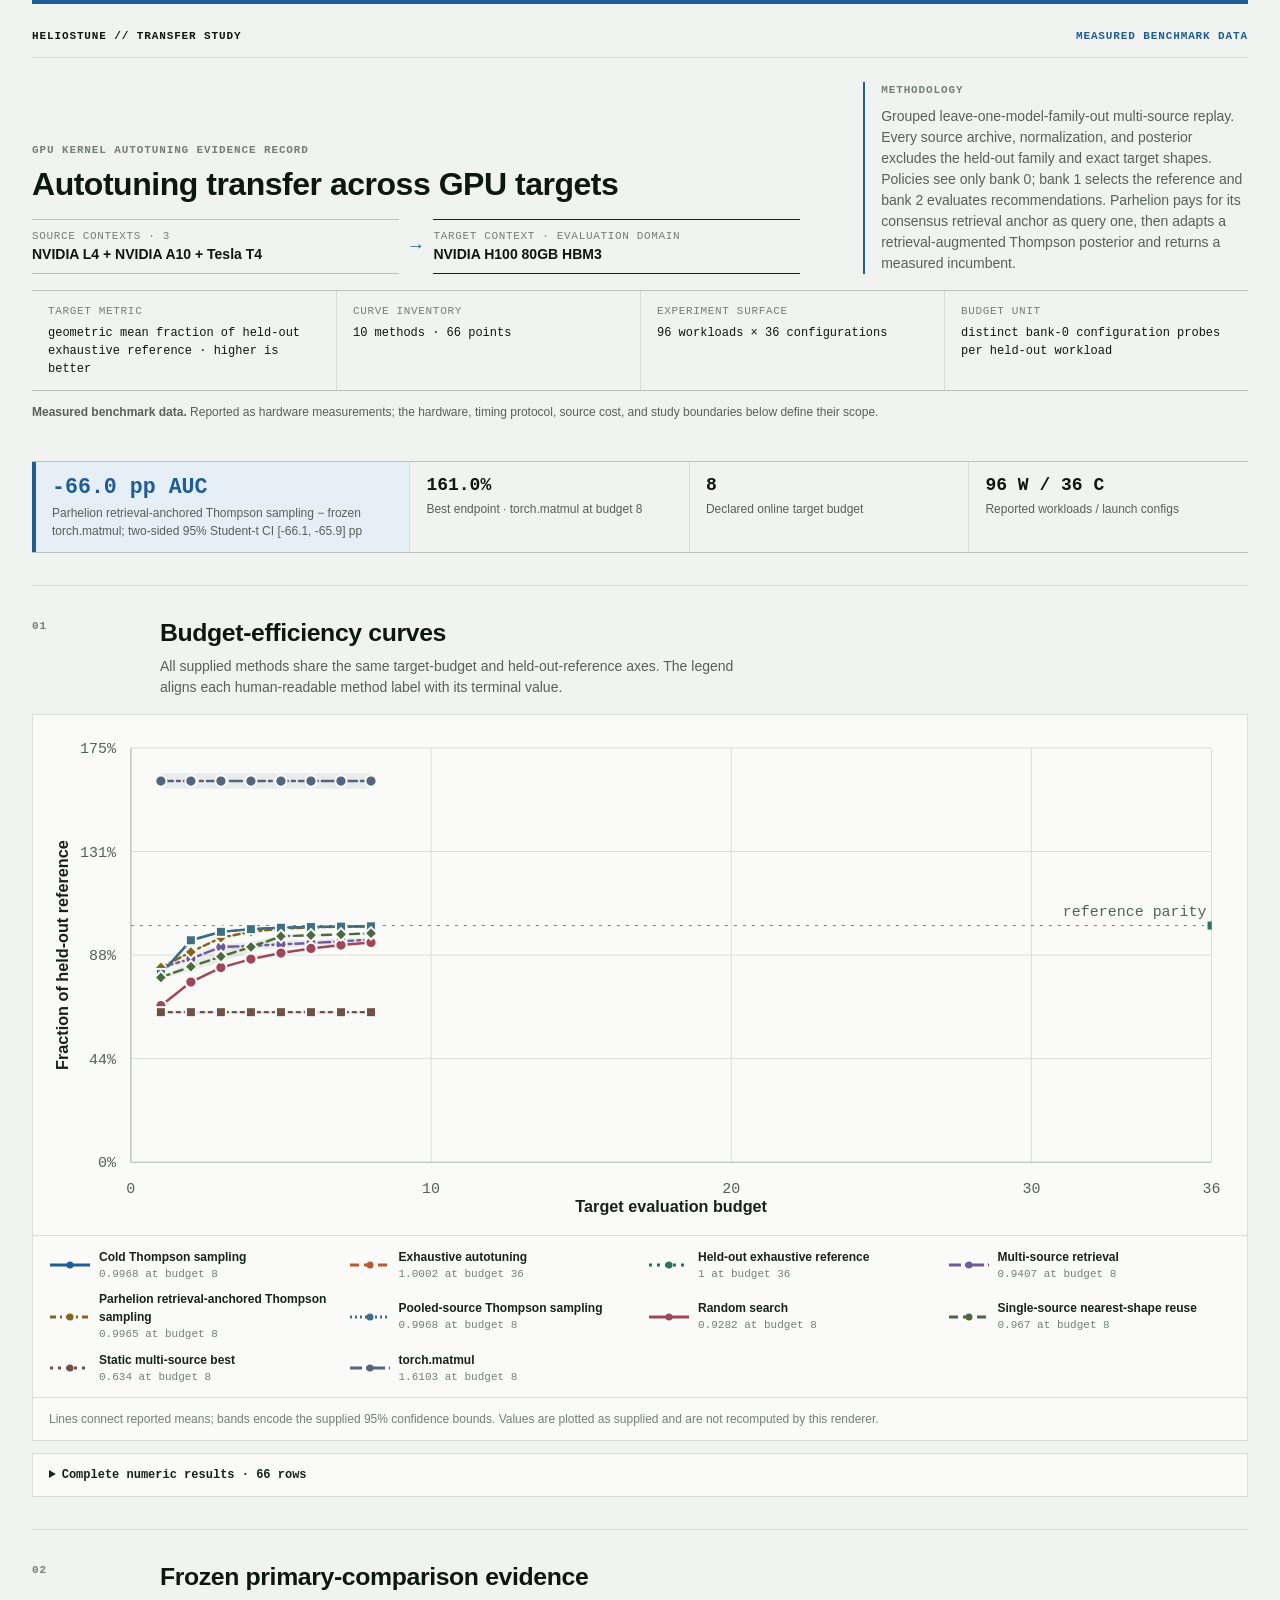
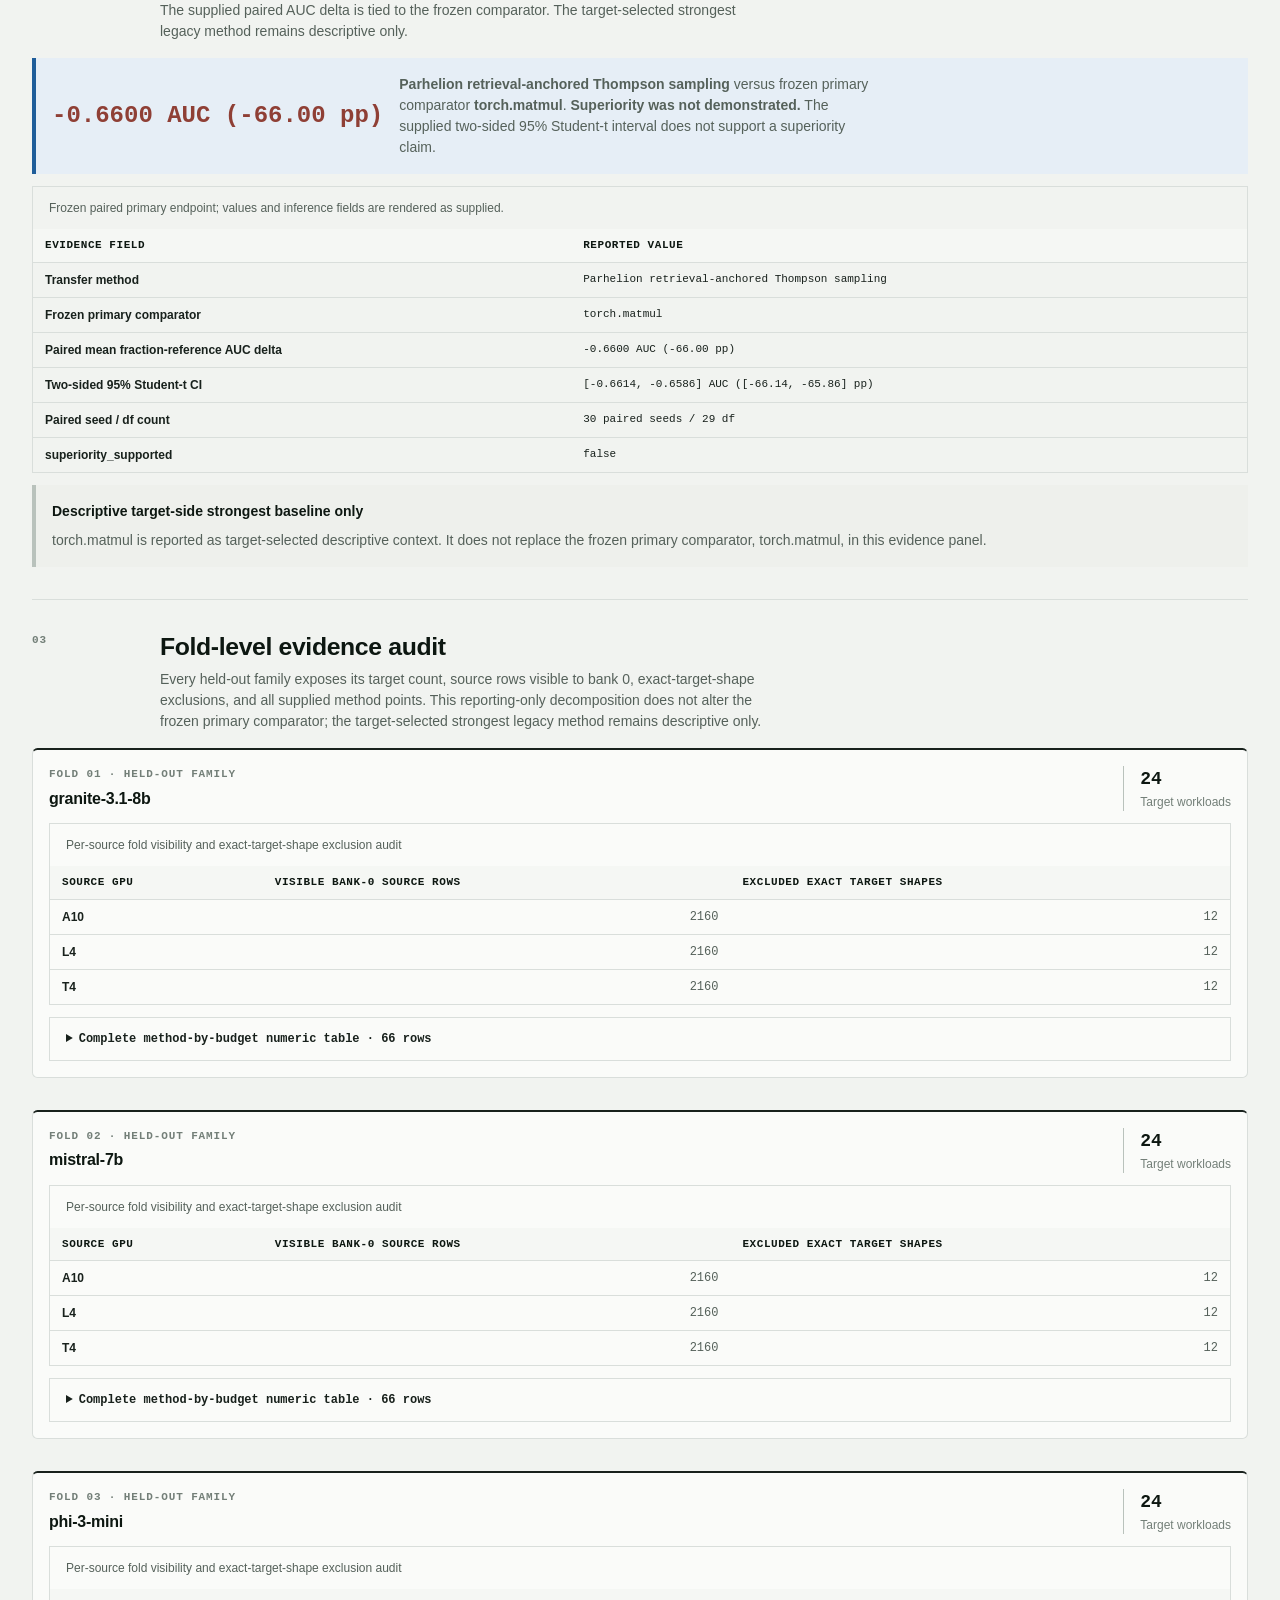
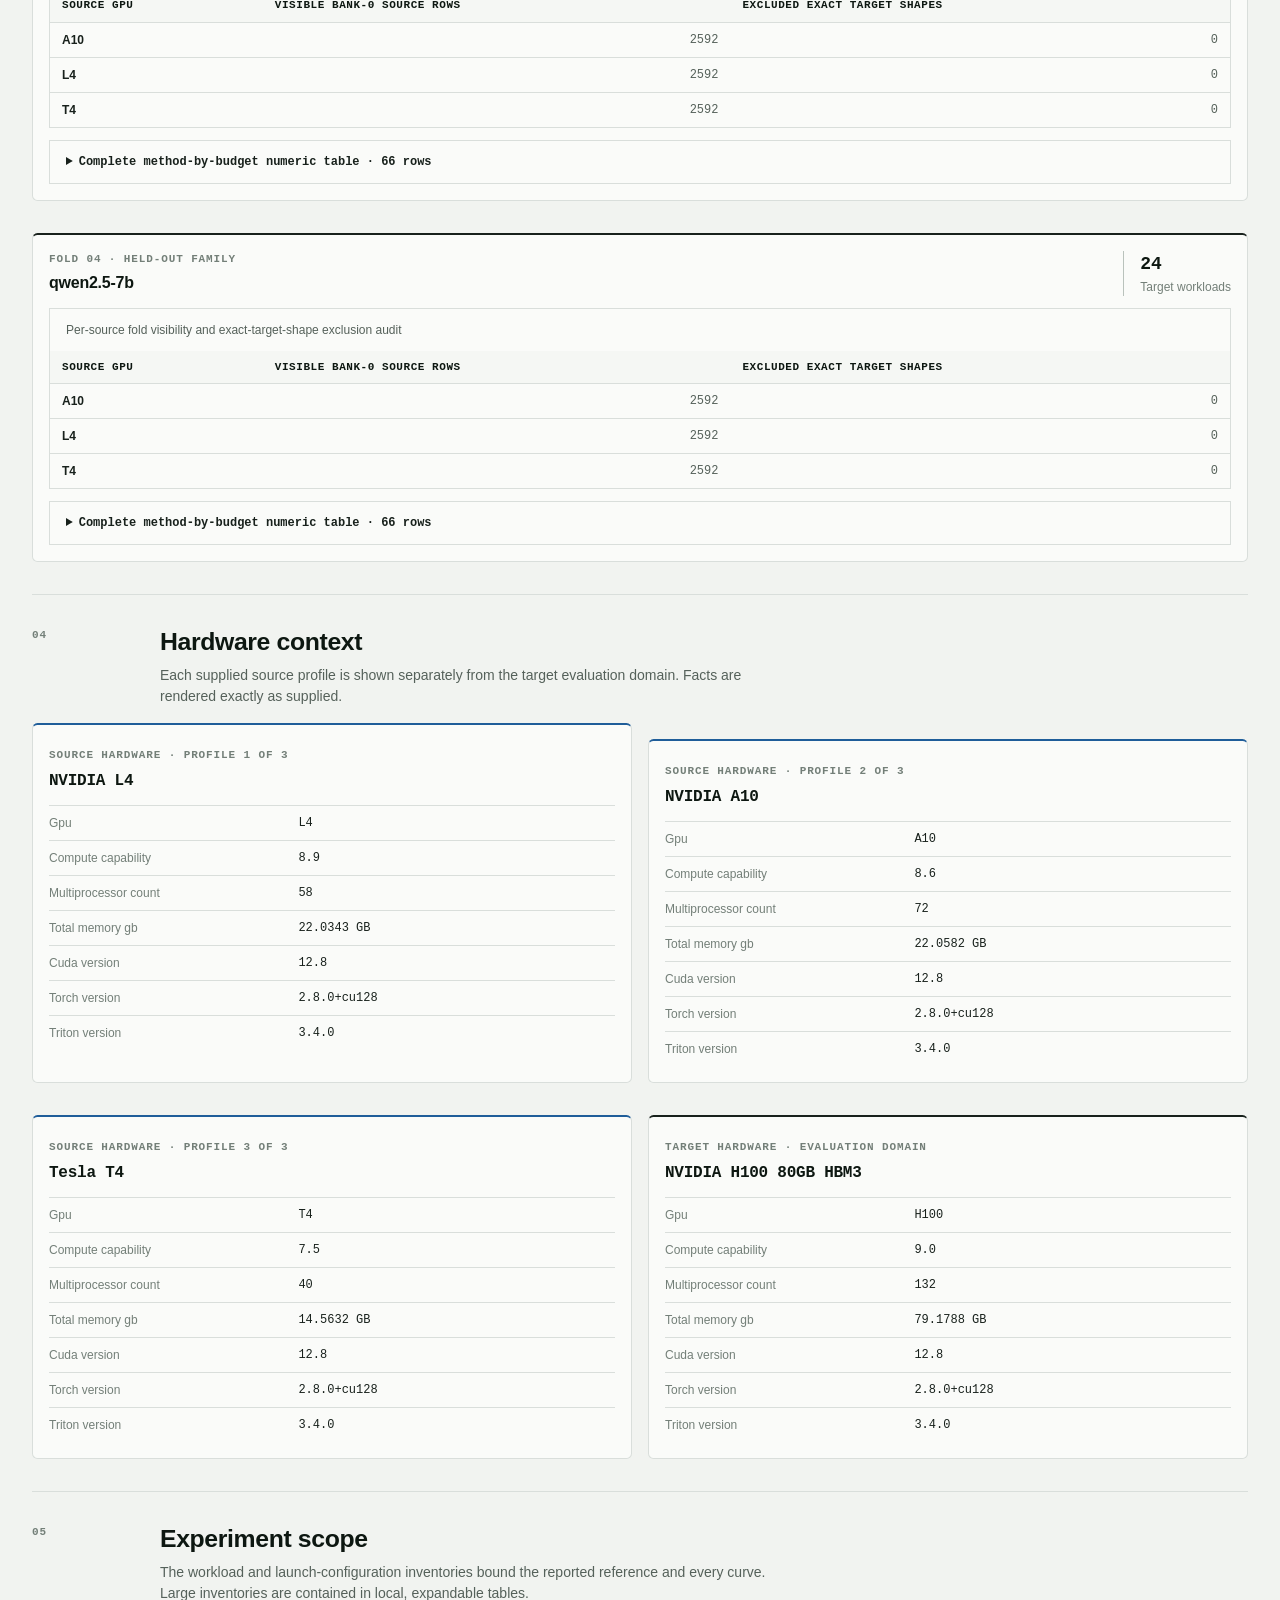
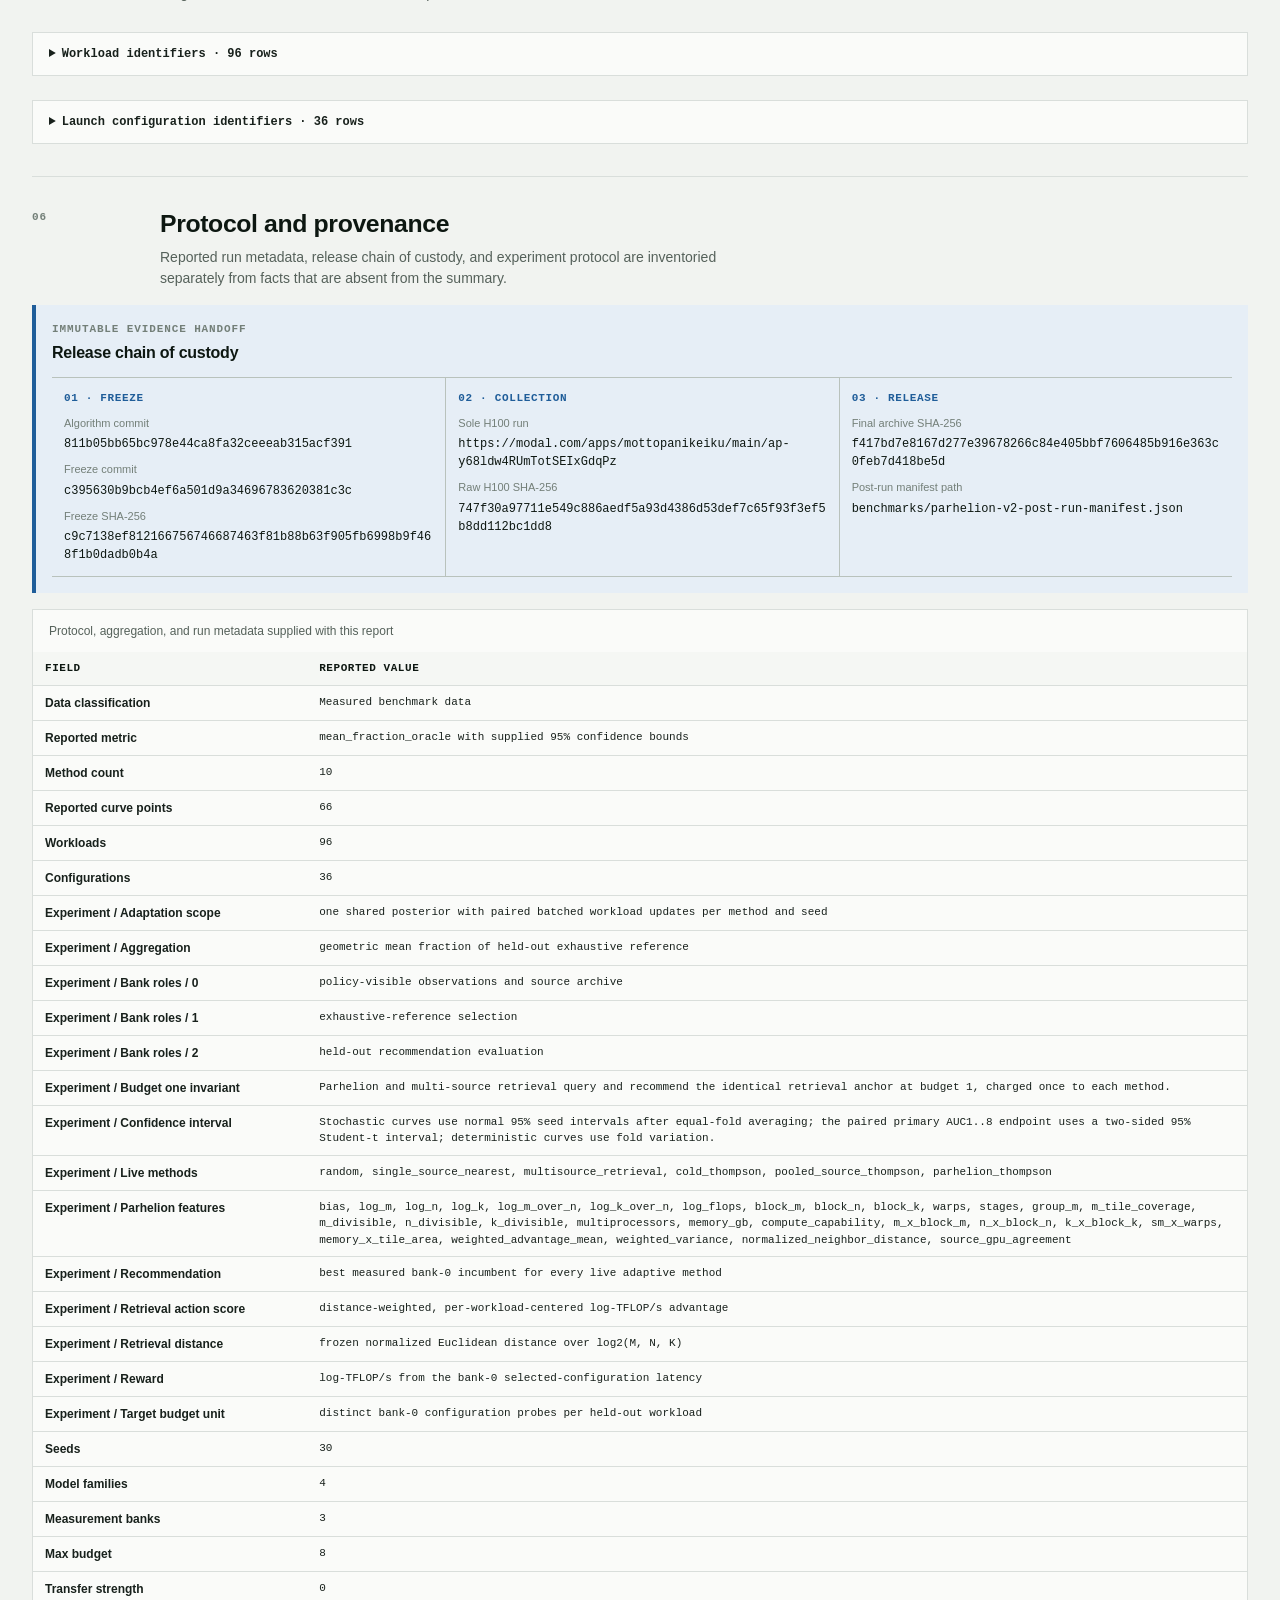
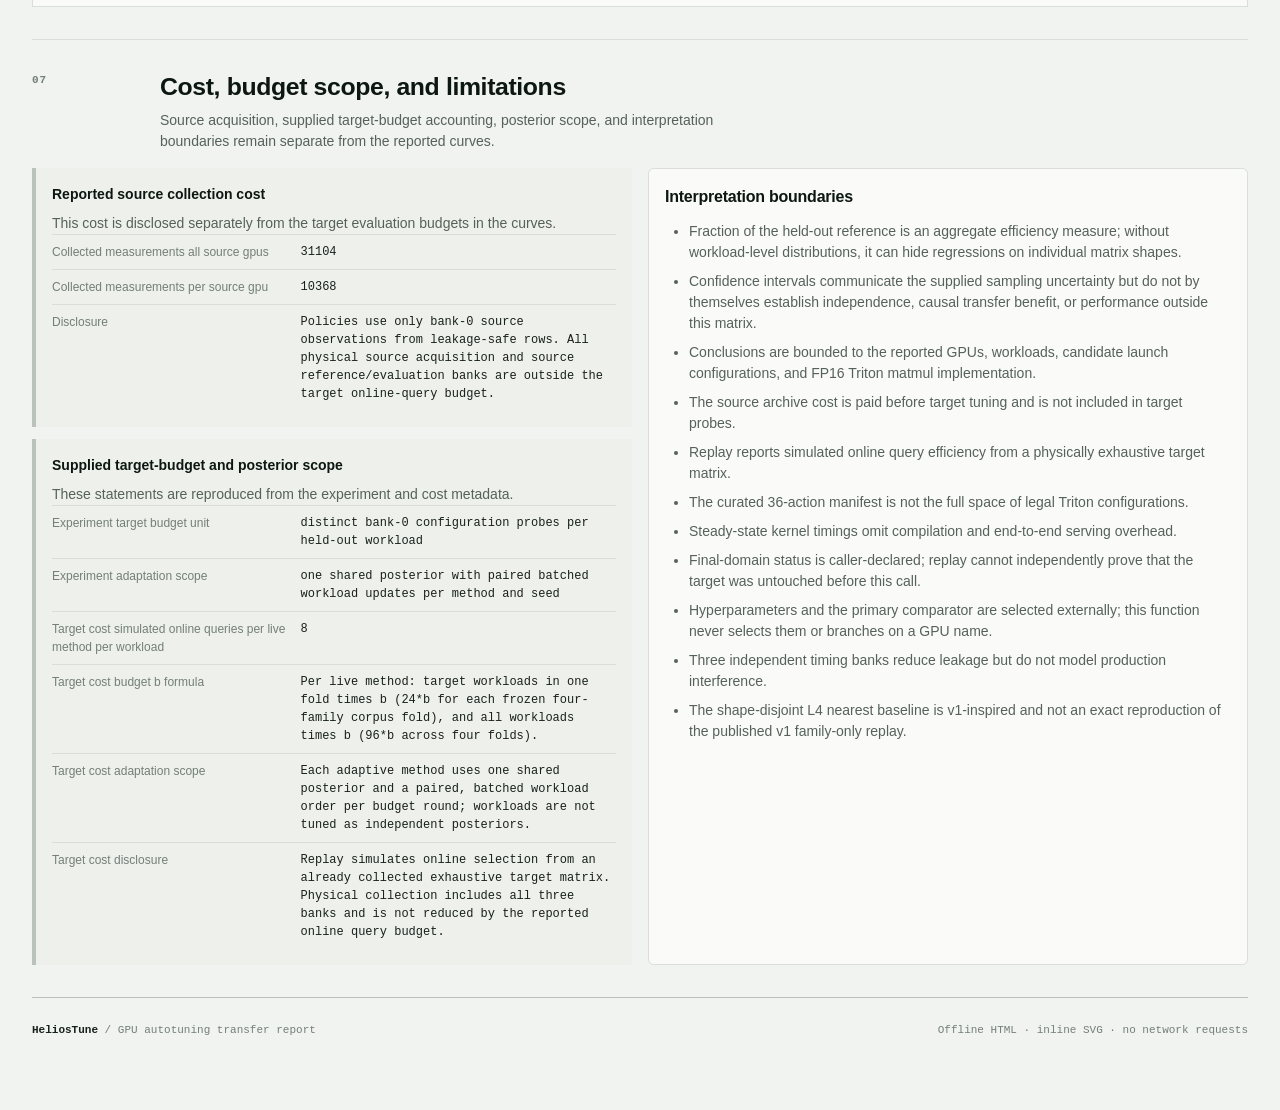
==== commit f53235f6: "publish the four-GPU transfer study" ====
--- a/site/index.html
+++ b/site/index.html
@@ -1,4 +1,4 @@
-<!doctype html><html lang="en"><head><meta charset="utf-8"><meta name="viewport" content="width=device-width, initial-scale=1"><meta name="color-scheme" content="light"><title>HeliosTune transfer report · NVIDIA L4 → NVIDIA A10</title><style>
+<!doctype html><html lang="en"><head><meta charset="utf-8"><meta name="viewport" content="width=device-width, initial-scale=1"><meta name="color-scheme" content="light"><title>HeliosTune transfer report · NVIDIA L4 + NVIDIA A10 + Tesla T4 → NVIDIA H100 80GB HBM3</title><style>
 :root {
   color-scheme: light;
   --canvas: #f1f3f0;
@@ -173,6 +173,7 @@
   font-size: var(--text-sm);
   font-weight: 650;
 }
+.route-node.target { border-color: var(--ink); }
 .route-arrow {
   color: var(--accent);
   font-family: var(--font-mono);
@@ -494,6 +495,7 @@
 .delta.negative { color: var(--negative); }
 .delta-context { max-width: 62ch; color: var(--muted); font-size: var(--text-sm); }
 .comparison-lead + .table-wrap { margin-top: var(--space-3); border: 1px solid var(--line); }
+.primary-evidence-note { margin-top: var(--space-3); }
 .disclosure {
   padding: var(--space-4);
   border-left: var(--space-1) solid var(--line-strong);
@@ -511,6 +513,80 @@
   font-size: var(--text-sm);
 }
 .matrix-stack { display: grid; gap: var(--space-3); }
+.fold-stack {
+  display: grid;
+  gap: var(--space-4);
+}
+.fold-audit { border-top: 2px solid var(--ink); }
+.fold-heading {
+  display: flex;
+  justify-content: space-between;
+  gap: var(--space-4);
+  align-items: flex-start;
+}
+.fold-heading h3 {
+  margin: var(--space-1) 0 0;
+  overflow-wrap: anywhere;
+}
+.fold-target-count {
+  flex: 0 0 auto;
+  margin: 0;
+  padding-left: var(--space-4);
+  border-left: 1px solid var(--line-strong);
+  color: var(--subtle);
+  font-size: var(--text-xs);
+}
+.fold-target-count strong {
+  display: block;
+  color: var(--ink-strong);
+  font-family: var(--font-mono);
+  font-size: var(--text-lg);
+}
+.fold-source-table { margin-top: var(--space-3); }
+.custody-panel {
+  margin-bottom: var(--space-4);
+  padding: var(--space-4);
+  border-left: var(--space-1) solid var(--accent);
+  background: var(--accent-soft);
+}
+.custody-panel h3 { margin: var(--space-1) 0 var(--space-3); }
+.custody-chain {
+  display: grid;
+  grid-template-columns: repeat(3, minmax(0, 1fr));
+  margin: 0;
+  padding: 0;
+  border-block: 1px solid var(--line-strong);
+  list-style: none;
+}
+.custody-chain li {
+  min-width: 0;
+  padding: var(--space-3);
+  border-left: 1px solid var(--line-strong);
+}
+.custody-chain li:first-child { border-left: 0; }
+.custody-stage {
+  display: block;
+  margin-bottom: var(--space-2);
+  color: var(--accent);
+  font-family: var(--font-mono);
+  font-size: var(--text-2xs);
+  font-weight: 700;
+  letter-spacing: 0.06em;
+  text-transform: uppercase;
+}
+.custody-facts { margin: 0; }
+.custody-facts div + div { margin-top: var(--space-2); }
+.custody-facts dt {
+  color: var(--subtle);
+  font-size: var(--text-2xs);
+}
+.custody-facts dd {
+  margin: var(--space-1) 0 0;
+  overflow-wrap: anywhere;
+  color: var(--ink-strong);
+  font-family: var(--font-mono);
+  font-size: var(--text-xs);
+}
 .limitations {
   margin: 0;
   padding-left: var(--space-5);
@@ -553,6 +629,19 @@
   .section-head { grid-template-columns: 1fr; gap: var(--space-1); }
   .hardware-grid, .split-grid { grid-template-columns: 1fr; }
   .comparison-lead { grid-template-columns: 1fr; gap: var(--space-2); }
+  .fold-heading { flex-direction: column; gap: var(--space-2); }
+  .fold-target-count {
+    width: 100%;
+    padding: var(--space-2) 0 0;
+    border-top: 1px solid var(--line);
+    border-left: 0;
+  }
+  .custody-chain { grid-template-columns: 1fr; }
+  .custody-chain li {
+    border-top: 1px solid var(--line-strong);
+    border-left: 0;
+  }
+  .custody-chain li:first-child { border-top: 0; }
   .footer { flex-direction: column; }
 }
 @media (max-width: 25rem) {
@@ -572,4 +661,4 @@
   details:not([open]) > *:not(summary) { display: block; }
   .section, .panel, .chart-frame, table { break-inside: avoid; }
 }
-</style></head><body><a class="skip-link" href="#main">Skip to results</a><div class="page"><header class="report-header"><div class="utility-rail"><span class="project-lockup">HeliosTune // transfer study</span><span class="data-flag">Measured benchmark data</span></div><div class="identity-layout"><div><p class="kicker">GPU kernel autotuning evidence record</p><h1>Autotuning transfer across GPU targets</h1><div class="route" aria-label="Transfer direction from NVIDIA L4 to NVIDIA A10"><div class="route-node"><span>Source context</span><strong>NVIDIA L4</strong></div><span class="route-arrow" aria-hidden="true">→</span><div class="route-node"><span>Target context</span><strong>NVIDIA A10</strong></div></div></div><aside class="method-note" aria-label="Methodology summary"><p class="micro-label">Methodology</p><p class="method-copy">Grouped leave-one-model-family-out transfer. Policies see only timing bank 0; bank 1 selects the best-of-manifest reference and bank 2 evaluates every recommendation. Source acquisition is disclosed outside the target query budget.</p></aside></div><dl class="meta-strip"><div><dt>Target metric</dt><dd>geometric mean fraction of held-out exhaustive reference · higher is better</dd></div><div><dt>Curve inventory</dt><dd>8 methods · 50 points</dd></div><div><dt>Experiment surface</dt><dd>96 workloads × 36 configurations</dd></div><div><dt>Budget unit</dt><dd>bank-0 configuration measurements per held-out workload</dd></div></dl><p class="status-copy"><strong>Measured benchmark data.</strong> Reported as hardware measurements; the hardware, timing protocol, source cost, and study boundaries below define their scope.</p></header><main id="main"><div class="result-strip" aria-label="Primary reported results"><div class="result"><span class="result-value">-4.3 pp AUC</span><span class="result-label">Helios transfer − Nearest-shape reuse across the reported budget curve</span></div><div class="result"><span class="result-value">102.1%</span><span class="result-label">Best endpoint · torch.matmul at budget 8</span></div><div class="result"><span class="result-value">36</span><span class="result-label">Largest target budget reported</span></div><div class="result"><span class="result-value">96 W / 36 C</span><span class="result-label">Reported workloads / launch configs</span></div></div><section class="section" aria-labelledby="section-01"><header class="section-head"><p class="section-number">01</p><div><h2 id="section-01">Budget-efficiency curves</h2><p class="section-copy">All supplied methods share the same target-budget and held-out-reference axes. The legend aligns each human-readable method label with its terminal value.</p></div></header><figure class="chart-frame"><div class="chart-scroll"><svg viewBox="0 0 960 410" role="img" aria-labelledby="curve-title curve-desc"><title id="curve-title">Budget efficiency by tuning method</title><desc id="curve-desc">Mean fraction of the held-out reference by target evaluation budget. Shaded regions show supplied 95 percent confidence intervals.</desc><defs><clipPath id="plot-clip"><rect x="72" y="20" width="866" height="332" /></clipPath></defs><line class="chart-grid" x1="72" x2="938" y1="352.00" y2="352.00" /><text class="chart-text" x="60" y="356.00" text-anchor="end">0%</text><line class="chart-grid" x1="72" x2="938" y1="269.00" y2="269.00" /><text class="chart-text" x="60" y="273.00" text-anchor="end">31%</text><line class="chart-grid" x1="72" x2="938" y1="186.00" y2="186.00" /><text class="chart-text" x="60" y="190.00" text-anchor="end">62%</text><line class="chart-grid" x1="72" x2="938" y1="103.00" y2="103.00" /><text class="chart-text" x="60" y="107.00" text-anchor="end">94%</text><line class="chart-grid" x1="72" x2="938" y1="20.00" y2="20.00" /><text class="chart-text" x="60" y="24.00" text-anchor="end">125%</text><line class="chart-grid" x1="72.00" x2="72.00" y1="20" y2="352" /><text class="chart-text" x="72.00" y="377" text-anchor="middle">0</text><line class="chart-grid" x1="312.56" x2="312.56" y1="20" y2="352" /><text class="chart-text" x="312.56" y="377" text-anchor="middle">10</text><line class="chart-grid" x1="553.11" x2="553.11" y1="20" y2="352" /><text class="chart-text" x="553.11" y="377" text-anchor="middle">20</text><line class="chart-grid" x1="793.67" x2="793.67" y1="20" y2="352" /><text class="chart-text" x="793.67" y="377" text-anchor="middle">30</text><line class="chart-grid" x1="938.00" x2="938.00" y1="20" y2="352" /><text class="chart-text" x="938.00" y="377" text-anchor="middle">36</text><line class="oracle-line" x1="72" x2="938" y1="86.40" y2="86.40" /><text class="chart-text" x="934" y="78.40" text-anchor="end">reference parity</text><line class="chart-axis" x1="72" x2="72" y1="20" y2="352" /><line class="chart-axis" x1="72" x2="938" y1="352" y2="352" /><text class="chart-label" x="505.00" y="392" text-anchor="middle">Target evaluation budget</text><text class="chart-label" x="22" y="186.00" text-anchor="middle" transform="rotate(-90 22 186.00)">Fraction of held-out reference</text><g clip-path="url(#plot-clip)"><path class="series-band" d="M 96.06 126.63 L 120.11 115.18 L 144.17 110.40 L 168.22 107.54 L 192.28 107.15 L 216.33 106.28 L 240.39 105.56 L 264.44 104.93 L 264.44 107.53 L 240.39 108.24 L 216.33 109.33 L 192.28 110.33 L 168.22 110.84 L 144.17 114.29 L 120.11 120.91 L 96.06 134.69 Z" fill="var(--series-0)" /><path class="series-line" d="M 96.06 130.66 L 120.11 118.05 L 144.17 112.35 L 168.22 109.19 L 192.28 108.74 L 216.33 107.80 L 240.39 106.90 L 264.44 106.23" stroke="var(--series-0)" /><g class="series-point" fill="var(--series-0)"><title>Cold Thompson sampling: budget 1, mean 0.8334, 95% CI 0.8182 to 0.8485</title><circle cx="96.06" cy="130.66" r="4.5" /></g><g class="series-point" fill="var(--series-0)"><title>Cold Thompson sampling: budget 2, mean 0.8808, 95% CI 0.87 to 0.8916</title><circle cx="120.11" cy="118.05" r="4.5" /></g><g class="series-point" fill="var(--series-0)"><title>Cold Thompson sampling: budget 3, mean 0.9023, 95% CI 0.895 to 0.9096</title><circle cx="144.17" cy="112.35" r="4.5" /></g><g class="series-point" fill="var(--series-0)"><title>Cold Thompson sampling: budget 4, mean 0.9142, 95% CI 0.908 to 0.9204</title><circle cx="168.22" cy="109.19" r="4.5" /></g><g class="series-point" fill="var(--series-0)"><title>Cold Thompson sampling: budget 5, mean 0.9159, 95% CI 0.9099 to 0.9219</title><circle cx="192.28" cy="108.74" r="4.5" /></g><g class="series-point" fill="var(--series-0)"><title>Cold Thompson sampling: budget 6, mean 0.9194, 95% CI 0.9137 to 0.9252</title><circle cx="216.33" cy="107.80" r="4.5" /></g><g class="series-point" fill="var(--series-0)"><title>Cold Thompson sampling: budget 7, mean 0.9228, 95% CI 0.9178 to 0.9279</title><circle cx="240.39" cy="106.90" r="4.5" /></g><g class="series-point" fill="var(--series-0)"><title>Cold Thompson sampling: budget 8, mean 0.9253, 95% CI 0.9204 to 0.9302</title><circle cx="264.44" cy="106.23" r="4.5" /></g><path class="series-band" d="M 938.00 85.75 L 938.00 87.12 Z" fill="var(--series-1)" /><path class="series-line" d="M 938.00 86.44" stroke="var(--series-1)" stroke-dasharray="9 5" /><g class="series-point" fill="var(--series-1)"><title>Exhaustive autotuning: budget 36, mean 0.9999, 95% CI 0.9973 to 1.0024</title><polygon points="938.00,81.44 943.00,86.44 938.00,91.44 933.00,86.44" /></g><path class="series-band" d="M 938.00 86.40 L 938.00 86.40 Z" fill="var(--series-2)" /><path class="series-line" d="M 938.00 86.40" stroke="var(--series-2)" stroke-dasharray="3 5" /><g class="series-point" fill="var(--series-2)"><title>Held-out exhaustive reference: budget 36, mean 1, 95% CI 1 to 1</title><rect x="934.00" y="82.40" width="8" height="8" /></g><path class="series-band" d="M 96.06 105.02 L 120.11 98.64 L 144.17 92.60 L 168.22 90.60 L 192.28 89.22 L 216.33 87.71 L 240.39 87.38 L 264.44 86.75 L 264.44 88.48 L 240.39 89.57 L 216.33 89.62 L 192.28 89.88 L 168.22 93.40 L 144.17 105.09 L 120.11 112.75 L 96.06 116.44 Z" fill="var(--series-3)" /><path class="series-line" d="M 96.06 110.73 L 120.11 105.70 L 144.17 98.84 L 168.22 92.00 L 192.28 89.55 L 216.33 88.66 L 240.39 88.47 L 264.44 87.62" stroke="var(--series-3)" stroke-dasharray="12 4 3 4" /><g class="series-point" fill="var(--series-3)"><title>Nearest-shape reuse: budget 1, mean 0.9084, 95% CI 0.8869 to 0.9299</title><circle cx="96.06" cy="110.73" r="4.5" /></g><g class="series-point" fill="var(--series-3)"><title>Nearest-shape reuse: budget 2, mean 0.9273, 95% CI 0.9008 to 0.9539</title><circle cx="120.11" cy="105.70" r="4.5" /></g><g class="series-point" fill="var(--series-3)"><title>Nearest-shape reuse: budget 3, mean 0.9532, 95% CI 0.9296 to 0.9767</title><circle cx="144.17" cy="98.84" r="4.5" /></g><g class="series-point" fill="var(--series-3)"><title>Nearest-shape reuse: budget 4, mean 0.9789, 95% CI 0.9736 to 0.9842</title><circle cx="168.22" cy="92.00" r="4.5" /></g><g class="series-point" fill="var(--series-3)"><title>Nearest-shape reuse: budget 5, mean 0.9882, 95% CI 0.9869 to 0.9894</title><circle cx="192.28" cy="89.55" r="4.5" /></g><g class="series-point" fill="var(--series-3)"><title>Nearest-shape reuse: budget 6, mean 0.9915, 95% CI 0.9879 to 0.9951</title><circle cx="216.33" cy="88.66" r="4.5" /></g><g class="series-point" fill="var(--series-3)"><title>Nearest-shape reuse: budget 7, mean 0.9922, 95% CI 0.9881 to 0.9963</title><circle cx="240.39" cy="88.47" r="4.5" /></g><g class="series-point" fill="var(--series-3)"><title>Nearest-shape reuse: budget 8, mean 0.9954, 95% CI 0.9922 to 0.9987</title><circle cx="264.44" cy="87.62" r="4.5" /></g><path class="series-band" d="M 96.06 158.61 L 120.11 132.93 L 144.17 119.75 L 168.22 112.54 L 192.28 107.65 L 216.33 104.26 L 240.39 101.93 L 264.44 99.98 L 264.44 101.44 L 240.39 103.53 L 216.33 105.95 L 192.28 109.57 L 168.22 114.98 L 144.17 122.64 L 120.11 136.43 L 96.06 162.82 Z" fill="var(--series-4)" /><path class="series-line" d="M 96.06 160.72 L 120.11 134.68 L 144.17 121.19 L 168.22 113.76 L 192.28 108.61 L 216.33 105.10 L 240.39 102.73 L 264.44 100.71" stroke="var(--series-4)" stroke-dasharray="6 4 2 4" /><g class="series-point" fill="var(--series-4)"><title>Random search: budget 1, mean 0.7202, 95% CI 0.7123 to 0.7281</title><polygon points="96.06,155.72 101.06,160.72 96.06,165.72 91.06,160.72" /></g><g class="series-point" fill="var(--series-4)"><title>Random search: budget 2, mean 0.8182, 95% CI 0.8116 to 0.8248</title><polygon points="120.11,129.68 125.11,134.68 120.11,139.68 115.11,134.68" /></g><g class="series-point" fill="var(--series-4)"><title>Random search: budget 3, mean 0.869, 95% CI 0.8636 to 0.8745</title><polygon points="144.17,116.19 149.17,121.19 144.17,126.19 139.17,121.19" /></g><g class="series-point" fill="var(--series-4)"><title>Random search: budget 4, mean 0.897, 95% CI 0.8924 to 0.9016</title><polygon points="168.22,108.76 173.22,113.76 168.22,118.76 163.22,113.76" /></g><g class="series-point" fill="var(--series-4)"><title>Random search: budget 5, mean 0.9164, 95% CI 0.9128 to 0.92</title><polygon points="192.28,103.61 197.28,108.61 192.28,113.61 187.28,108.61" /></g><g class="series-point" fill="var(--series-4)"><title>Random search: budget 6, mean 0.9296, 95% CI 0.9264 to 0.9328</title><polygon points="216.33,100.10 221.33,105.10 216.33,110.10 211.33,105.10" /></g><g class="series-point" fill="var(--series-4)"><title>Random search: budget 7, mean 0.9385, 95% CI 0.9355 to 0.9415</title><polygon points="240.39,97.73 245.39,102.73 240.39,107.73 235.39,102.73" /></g><g class="series-point" fill="var(--series-4)"><title>Random search: budget 8, mean 0.9461, 95% CI 0.9434 to 0.9489</title><polygon points="264.44,95.71 269.44,100.71 264.44,105.71 259.44,100.71" /></g><path class="series-band" d="M 96.06 119.95 L 120.11 119.95 L 144.17 119.95 L 168.22 119.95 L 192.28 119.95 L 216.33 119.95 L 240.39 119.95 L 264.44 119.95 L 264.44 142.89 L 240.39 142.89 L 216.33 142.89 L 192.28 142.89 L 168.22 142.89 L 144.17 142.89 L 120.11 142.89 L 96.06 142.89 Z" fill="var(--series-5)" /><path class="series-line" d="M 96.06 131.42 L 120.11 131.42 L 144.17 131.42 L 168.22 131.42 L 192.28 131.42 L 216.33 131.42 L 240.39 131.42 L 264.44 131.42" stroke="var(--series-5)" stroke-dasharray="2 3" /><g class="series-point" fill="var(--series-5)"><title>Static source-best: budget 1, mean 0.8305, 95% CI 0.7873 to 0.8737</title><rect x="92.06" y="127.42" width="8" height="8" /></g><g class="series-point" fill="var(--series-5)"><title>Static source-best: budget 2, mean 0.8305, 95% CI 0.7873 to 0.8737</title><rect x="116.11" y="127.42" width="8" height="8" /></g><g class="series-point" fill="var(--series-5)"><title>Static source-best: budget 3, mean 0.8305, 95% CI 0.7873 to 0.8737</title><rect x="140.17" y="127.42" width="8" height="8" /></g><g class="series-point" fill="var(--series-5)"><title>Static source-best: budget 4, mean 0.8305, 95% CI 0.7873 to 0.8737</title><rect x="164.22" y="127.42" width="8" height="8" /></g><g class="series-point" fill="var(--series-5)"><title>Static source-best: budget 5, mean 0.8305, 95% CI 0.7873 to 0.8737</title><rect x="188.28" y="127.42" width="8" height="8" /></g><g class="series-point" fill="var(--series-5)"><title>Static source-best: budget 6, mean 0.8305, 95% CI 0.7873 to 0.8737</title><rect x="212.33" y="127.42" width="8" height="8" /></g><g class="series-point" fill="var(--series-5)"><title>Static source-best: budget 7, mean 0.8305, 95% CI 0.7873 to 0.8737</title><rect x="236.39" y="127.42" width="8" height="8" /></g><g class="series-point" fill="var(--series-5)"><title>Static source-best: budget 8, mean 0.8305, 95% CI 0.7873 to 0.8737</title><rect x="260.44" y="127.42" width="8" height="8" /></g><path class="series-band" d="M 96.06 75.66 L 120.11 75.66 L 144.17 75.66 L 168.22 75.66 L 192.28 75.66 L 216.33 75.66 L 240.39 75.66 L 264.44 75.66 L 264.44 85.80 L 240.39 85.80 L 216.33 85.80 L 192.28 85.80 L 168.22 85.80 L 144.17 85.80 L 120.11 85.80 L 96.06 85.80 Z" fill="var(--series-6)" /><path class="series-line" d="M 96.06 80.73 L 120.11 80.73 L 144.17 80.73 L 168.22 80.73 L 192.28 80.73 L 216.33 80.73 L 240.39 80.73 L 264.44 80.73" stroke="var(--series-6)" /><g class="series-point" fill="var(--series-6)"><title>torch.matmul: budget 1, mean 1.0213, 95% CI 1.0023 to 1.0404</title><circle cx="96.06" cy="80.73" r="4.5" /></g><g class="series-point" fill="var(--series-6)"><title>torch.matmul: budget 2, mean 1.0213, 95% CI 1.0023 to 1.0404</title><circle cx="120.11" cy="80.73" r="4.5" /></g><g class="series-point" fill="var(--series-6)"><title>torch.matmul: budget 3, mean 1.0213, 95% CI 1.0023 to 1.0404</title><circle cx="144.17" cy="80.73" r="4.5" /></g><g class="series-point" fill="var(--series-6)"><title>torch.matmul: budget 4, mean 1.0213, 95% CI 1.0023 to 1.0404</title><circle cx="168.22" cy="80.73" r="4.5" /></g><g class="series-point" fill="var(--series-6)"><title>torch.matmul: budget 5, mean 1.0213, 95% CI 1.0023 to 1.0404</title><circle cx="192.28" cy="80.73" r="4.5" /></g><g class="series-point" fill="var(--series-6)"><title>torch.matmul: budget 6, mean 1.0213, 95% CI 1.0023 to 1.0404</title><circle cx="216.33" cy="80.73" r="4.5" /></g><g class="series-point" fill="var(--series-6)"><title>torch.matmul: budget 7, mean 1.0213, 95% CI 1.0023 to 1.0404</title><circle cx="240.39" cy="80.73" r="4.5" /></g><g class="series-point" fill="var(--series-6)"><title>torch.matmul: budget 8, mean 1.0213, 95% CI 1.0023 to 1.0404</title><circle cx="264.44" cy="80.73" r="4.5" /></g><path class="series-band" d="M 96.06 110.39 L 120.11 109.87 L 144.17 106.45 L 168.22 103.80 L 192.28 103.46 L 216.33 104.01 L 240.39 103.02 L 264.44 102.85 L 264.44 105.08 L 240.39 105.51 L 216.33 106.53 L 192.28 105.69 L 168.22 105.66 L 144.17 108.56 L 120.11 112.42 L 96.06 113.51 Z" fill="var(--series-7)" /><path class="series-line" d="M 96.06 111.95 L 120.11 111.15 L 144.17 107.51 L 168.22 104.73 L 192.28 104.58 L 216.33 105.27 L 240.39 104.27 L 264.44 103.97" stroke="var(--series-7)" stroke-dasharray="9 5" /><g class="series-point" fill="var(--series-7)"><title>Helios transfer: budget 1, mean 0.9038, 95% CI 0.8979 to 0.9097</title><polygon points="96.06,106.95 101.06,111.95 96.06,116.95 91.06,111.95" /></g><g class="series-point" fill="var(--series-7)"><title>Helios transfer: budget 2, mean 0.9068, 95% CI 0.902 to 0.9116</title><polygon points="120.11,106.15 125.11,111.15 120.11,116.15 115.11,111.15" /></g><g class="series-point" fill="var(--series-7)"><title>Helios transfer: budget 3, mean 0.9205, 95% CI 0.9166 to 0.9245</title><polygon points="144.17,102.51 149.17,107.51 144.17,112.51 139.17,107.51" /></g><g class="series-point" fill="var(--series-7)"><title>Helios transfer: budget 4, mean 0.931, 95% CI 0.9275 to 0.9345</title><polygon points="168.22,99.73 173.22,104.73 168.22,109.73 163.22,104.73" /></g><g class="series-point" fill="var(--series-7)"><title>Helios transfer: budget 5, mean 0.9316, 95% CI 0.9274 to 0.9358</title><polygon points="192.28,99.58 197.28,104.58 192.28,109.58 187.28,104.58" /></g><g class="series-point" fill="var(--series-7)"><title>Helios transfer: budget 6, mean 0.929, 95% CI 0.9242 to 0.9337</title><polygon points="216.33,100.27 221.33,105.27 216.33,110.27 211.33,105.27" /></g><g class="series-point" fill="var(--series-7)"><title>Helios transfer: budget 7, mean 0.9327, 95% CI 0.9281 to 0.9374</title><polygon points="240.39,99.27 245.39,104.27 240.39,109.27 235.39,104.27" /></g><g class="series-point" fill="var(--series-7)"><title>Helios transfer: budget 8, mean 0.9339, 95% CI 0.9297 to 0.9381</title><polygon points="264.44,98.97 269.44,103.97 264.44,108.97 259.44,103.97" /></g></g></svg></div><ul class="method-legend"><li><svg viewBox="0 0 42 14" width="42" height="14" aria-hidden="true"><line x1="1" x2="41" y1="7" y2="7" stroke="var(--series-0)" stroke-width="3" /><circle cx="21" cy="7" r="3.5" fill="var(--series-0)" /></svg><span><strong>Cold Thompson sampling</strong><span class="legend-endpoint">0.9253 at budget 8</span></span></li><li><svg viewBox="0 0 42 14" width="42" height="14" aria-hidden="true"><line x1="1" x2="41" y1="7" y2="7" stroke="var(--series-1)" stroke-width="3" stroke-dasharray="9 5" /><circle cx="21" cy="7" r="3.5" fill="var(--series-1)" /></svg><span><strong>Exhaustive autotuning</strong><span class="legend-endpoint">0.9999 at budget 36</span></span></li><li><svg viewBox="0 0 42 14" width="42" height="14" aria-hidden="true"><line x1="1" x2="41" y1="7" y2="7" stroke="var(--series-2)" stroke-width="3" stroke-dasharray="3 5" /><circle cx="21" cy="7" r="3.5" fill="var(--series-2)" /></svg><span><strong>Held-out exhaustive reference</strong><span class="legend-endpoint">1 at budget 36</span></span></li><li><svg viewBox="0 0 42 14" width="42" height="14" aria-hidden="true"><line x1="1" x2="41" y1="7" y2="7" stroke="var(--series-3)" stroke-width="3" stroke-dasharray="12 4 3 4" /><circle cx="21" cy="7" r="3.5" fill="var(--series-3)" /></svg><span><strong>Nearest-shape reuse</strong><span class="legend-endpoint">0.9954 at budget 8</span></span></li><li><svg viewBox="0 0 42 14" width="42" height="14" aria-hidden="true"><line x1="1" x2="41" y1="7" y2="7" stroke="var(--series-4)" stroke-width="3" stroke-dasharray="6 4 2 4" /><circle cx="21" cy="7" r="3.5" fill="var(--series-4)" /></svg><span><strong>Random search</strong><span class="legend-endpoint">0.9461 at budget 8</span></span></li><li><svg viewBox="0 0 42 14" width="42" height="14" aria-hidden="true"><line x1="1" x2="41" y1="7" y2="7" stroke="var(--series-5)" stroke-width="3" stroke-dasharray="2 3" /><circle cx="21" cy="7" r="3.5" fill="var(--series-5)" /></svg><span><strong>Static source-best</strong><span class="legend-endpoint">0.8305 at budget 8</span></span></li><li><svg viewBox="0 0 42 14" width="42" height="14" aria-hidden="true"><line x1="1" x2="41" y1="7" y2="7" stroke="var(--series-6)" stroke-width="3" /><circle cx="21" cy="7" r="3.5" fill="var(--series-6)" /></svg><span><strong>torch.matmul</strong><span class="legend-endpoint">1.0213 at budget 8</span></span></li><li><svg viewBox="0 0 42 14" width="42" height="14" aria-hidden="true"><line x1="1" x2="41" y1="7" y2="7" stroke="var(--series-7)" stroke-width="3" stroke-dasharray="9 5" /><circle cx="21" cy="7" r="3.5" fill="var(--series-7)" /></svg><span><strong>Helios transfer</strong><span class="legend-endpoint">0.9339 at budget 8</span></span></li></ul><figcaption>Lines connect reported means; bands encode the supplied 95% confidence bounds. Values are plotted as supplied and are not recomputed by this renderer.</figcaption></figure><details class="data-disclosure"><summary>Complete numeric results · 50 rows</summary><div class="table-wrap"><table><caption>Values used to draw the budget-efficiency figure</caption><thead><tr><th scope="col">Method</th><th scope="col">Budget</th><th scope="col">Mean fraction of held-out reference</th><th scope="col">CI95 low</th><th scope="col">CI95 high</th></tr></thead><tbody><tr><td class="method-name">Cold Thompson sampling</td><td class="numeric">1</td><td class="numeric">0.8334</td><td class="numeric">0.8182</td><td class="numeric">0.8485</td></tr><tr><td class="method-name">Cold Thompson sampling</td><td class="numeric">2</td><td class="numeric">0.8808</td><td class="numeric">0.87</td><td class="numeric">0.8916</td></tr><tr><td class="method-name">Cold Thompson sampling</td><td class="numeric">3</td><td class="numeric">0.9023</td><td class="numeric">0.895</td><td class="numeric">0.9096</td></tr><tr><td class="method-name">Cold Thompson sampling</td><td class="numeric">4</td><td class="numeric">0.9142</td><td class="numeric">0.908</td><td class="numeric">0.9204</td></tr><tr><td class="method-name">Cold Thompson sampling</td><td class="numeric">5</td><td class="numeric">0.9159</td><td class="numeric">0.9099</td><td class="numeric">0.9219</td></tr><tr><td class="method-name">Cold Thompson sampling</td><td class="numeric">6</td><td class="numeric">0.9194</td><td class="numeric">0.9137</td><td class="numeric">0.9252</td></tr><tr><td class="method-name">Cold Thompson sampling</td><td class="numeric">7</td><td class="numeric">0.9228</td><td class="numeric">0.9178</td><td class="numeric">0.9279</td></tr><tr><td class="method-name">Cold Thompson sampling</td><td class="numeric">8</td><td class="numeric">0.9253</td><td class="numeric">0.9204</td><td class="numeric">0.9302</td></tr><tr><td class="method-name">Exhaustive autotuning</td><td class="numeric">36</td><td class="numeric">0.9999</td><td class="numeric">0.9973</td><td class="numeric">1.0024</td></tr><tr><td class="method-name">Held-out exhaustive reference</td><td class="numeric">36</td><td class="numeric">1</td><td class="numeric">1</td><td class="numeric">1</td></tr><tr><td class="method-name">Nearest-shape reuse</td><td class="numeric">1</td><td class="numeric">0.9084</td><td class="numeric">0.8869</td><td class="numeric">0.9299</td></tr><tr><td class="method-name">Nearest-shape reuse</td><td class="numeric">2</td><td class="numeric">0.9273</td><td class="numeric">0.9008</td><td class="numeric">0.9539</td></tr><tr><td class="method-name">Nearest-shape reuse</td><td class="numeric">3</td><td class="numeric">0.9532</td><td class="numeric">0.9296</td><td class="numeric">0.9767</td></tr><tr><td class="method-name">Nearest-shape reuse</td><td class="numeric">4</td><td class="numeric">0.9789</td><td class="numeric">0.9736</td><td class="numeric">0.9842</td></tr><tr><td class="method-name">Nearest-shape reuse</td><td class="numeric">5</td><td class="numeric">0.9882</td><td class="numeric">0.9869</td><td class="numeric">0.9894</td></tr><tr><td class="method-name">Nearest-shape reuse</td><td class="numeric">6</td><td class="numeric">0.9915</td><td class="numeric">0.9879</td><td class="numeric">0.9951</td></tr><tr><td class="method-name">Nearest-shape reuse</td><td class="numeric">7</td><td class="numeric">0.9922</td><td class="numeric">0.9881</td><td class="numeric">0.9963</td></tr><tr><td class="method-name">Nearest-shape reuse</td><td class="numeric">8</td><td class="numeric">0.9954</td><td class="numeric">0.9922</td><td class="numeric">0.9987</td></tr><tr><td class="method-name">Random search</td><td class="numeric">1</td><td class="numeric">0.7202</td><td class="numeric">0.7123</td><td class="numeric">0.7281</td></tr><tr><td class="method-name">Random search</td><td class="numeric">2</td><td class="numeric">0.8182</td><td class="numeric">0.8116</td><td class="numeric">0.8248</td></tr><tr><td class="method-name">Random search</td><td class="numeric">3</td><td class="numeric">0.869</td><td class="numeric">0.8636</td><td class="numeric">0.8745</td></tr><tr><td class="method-name">Random search</td><td class="numeric">4</td><td class="numeric">0.897</td><td class="numeric">0.8924</td><td class="numeric">0.9016</td></tr><tr><td class="method-name">Random search</td><td class="numeric">5</td><td class="numeric">0.9164</td><td class="numeric">0.9128</td><td class="numeric">0.92</td></tr><tr><td class="method-name">Random search</td><td class="numeric">6</td><td class="numeric">0.9296</td><td class="numeric">0.9264</td><td class="numeric">0.9328</td></tr><tr><td class="method-name">Random search</td><td class="numeric">7</td><td class="numeric">0.9385</td><td class="numeric">0.9355</td><td class="numeric">0.9415</td></tr><tr><td class="method-name">Random search</td><td class="numeric">8</td><td class="numeric">0.9461</td><td class="numeric">0.9434</td><td class="numeric">0.9489</td></tr><tr><td class="method-name">Static source-best</td><td class="numeric">1</td><td class="numeric">0.8305</td><td class="numeric">0.7873</td><td class="numeric">0.8737</td></tr><tr><td class="method-name">Static source-best</td><td class="numeric">2</td><td class="numeric">0.8305</td><td class="numeric">0.7873</td><td class="numeric">0.8737</td></tr><tr><td class="method-name">Static source-best</td><td class="numeric">3</td><td class="numeric">0.8305</td><td class="numeric">0.7873</td><td class="numeric">0.8737</td></tr><tr><td class="method-name">Static source-best</td><td class="numeric">4</td><td class="numeric">0.8305</td><td class="numeric">0.7873</td><td class="numeric">0.8737</td></tr><tr><td class="method-name">Static source-best</td><td class="numeric">5</td><td class="numeric">0.8305</td><td class="numeric">0.7873</td><td class="numeric">0.8737</td></tr><tr><td class="method-name">Static source-best</td><td class="numeric">6</td><td class="numeric">0.8305</td><td class="numeric">0.7873</td><td class="numeric">0.8737</td></tr><tr><td class="method-name">Static source-best</td><td class="numeric">7</td><td class="numeric">0.8305</td><td class="numeric">0.7873</td><td class="numeric">0.8737</td></tr><tr><td class="method-name">Static source-best</td><td class="numeric">8</td><td class="numeric">0.8305</td><td class="numeric">0.7873</td><td class="numeric">0.8737</td></tr><tr><td class="method-name">torch.matmul</td><td class="numeric">1</td><td class="numeric">1.0213</td><td class="numeric">1.0023</td><td class="numeric">1.0404</td></tr><tr><td class="method-name">torch.matmul</td><td class="numeric">2</td><td class="numeric">1.0213</td><td class="numeric">1.0023</td><td class="numeric">1.0404</td></tr><tr><td class="method-name">torch.matmul</td><td class="numeric">3</td><td class="numeric">1.0213</td><td class="numeric">1.0023</td><td class="numeric">1.0404</td></tr><tr><td class="method-name">torch.matmul</td><td class="numeric">4</td><td class="numeric">1.0213</td><td class="numeric">1.0023</td><td class="numeric">1.0404</td></tr><tr><td class="method-name">torch.matmul</td><td class="numeric">5</td><td class="numeric">1.0213</td><td class="numeric">1.0023</td><td class="numeric">1.0404</td></tr><tr><td class="method-name">torch.matmul</td><td class="numeric">6</td><td class="numeric">1.0213</td><td class="numeric">1.0023</td><td class="numeric">1.0404</td></tr><tr><td class="method-name">torch.matmul</td><td class="numeric">7</td><td class="numeric">1.0213</td><td class="numeric">1.0023</td><td class="numeric">1.0404</td></tr><tr><td class="method-name">torch.matmul</td><td class="numeric">8</td><td class="numeric">1.0213</td><td class="numeric">1.0023</td><td class="numeric">1.0404</td></tr><tr><td class="method-name">Helios transfer</td><td class="numeric">1</td><td class="numeric">0.9038</td><td class="numeric">0.8979</td><td class="numeric">0.9097</td></tr><tr><td class="method-name">Helios transfer</td><td class="numeric">2</td><td class="numeric">0.9068</td><td class="numeric">0.902</td><td class="numeric">0.9116</td></tr><tr><td class="method-name">Helios transfer</td><td class="numeric">3</td><td class="numeric">0.9205</td><td class="numeric">0.9166</td><td class="numeric">0.9245</td></tr><tr><td class="method-name">Helios transfer</td><td class="numeric">4</td><td class="numeric">0.931</td><td class="numeric">0.9275</td><td class="numeric">0.9345</td></tr><tr><td class="method-name">Helios transfer</td><td class="numeric">5</td><td class="numeric">0.9316</td><td class="numeric">0.9274</td><td class="numeric">0.9358</td></tr><tr><td class="method-name">Helios transfer</td><td class="numeric">6</td><td class="numeric">0.929</td><td class="numeric">0.9242</td><td class="numeric">0.9337</td></tr><tr><td class="method-name">Helios transfer</td><td class="numeric">7</td><td class="numeric">0.9327</td><td class="numeric">0.9281</td><td class="numeric">0.9374</td></tr><tr><td class="method-name">Helios transfer</td><td class="numeric">8</td><td class="numeric">0.9339</td><td class="numeric">0.9297</td><td class="numeric">0.9381</td></tr></tbody></table></div></details></section><section class="section" aria-labelledby="section-02"><header class="section-head"><p class="section-number">02</p><div><h2 id="section-02">Transfer versus cold start</h2><p class="section-copy">Only matching target budgets are compared. A positive percentage-point delta means the identified transfer method has the higher supplied mean.</p></div></header><div class="comparison-lead"><span class="delta">+0.9 pp</span><span class="delta-context"><strong>Helios transfer</strong> is higher than <strong>Cold Thompson sampling</strong> at their largest shared budget (8). Deltas compare supplied means only.</span></div><div class="table-wrap"><table><caption>Like-for-like transfer comparison at shared target budgets</caption><thead><tr><th scope="col">Budget</th><th scope="col">Helios transfer</th><th scope="col">Cold Thompson sampling</th><th scope="col">Transfer delta</th></tr></thead><tbody><tr><td class="numeric">1</td><td class="numeric">0.9038</td><td class="numeric">0.8334</td><td class="numeric">+7.04 pp</td></tr><tr><td class="numeric">2</td><td class="numeric">0.9068</td><td class="numeric">0.8808</td><td class="numeric">+2.60 pp</td></tr><tr><td class="numeric">3</td><td class="numeric">0.9205</td><td class="numeric">0.9023</td><td class="numeric">+1.82 pp</td></tr><tr><td class="numeric">4</td><td class="numeric">0.931</td><td class="numeric">0.9142</td><td class="numeric">+1.68 pp</td></tr><tr><td class="numeric">5</td><td class="numeric">0.9316</td><td class="numeric">0.9159</td><td class="numeric">+1.57 pp</td></tr><tr><td class="numeric">6</td><td class="numeric">0.929</td><td class="numeric">0.9194</td><td class="numeric">+0.95 pp</td></tr><tr><td class="numeric">7</td><td class="numeric">0.9327</td><td class="numeric">0.9228</td><td class="numeric">+0.99 pp</td></tr><tr><td class="numeric">8</td><td class="numeric">0.9339</td><td class="numeric">0.9253</td><td class="numeric">+0.85 pp</td></tr></tbody></table></div></section><section class="section" aria-labelledby="section-03"><header class="section-head"><p class="section-number">03</p><div><h2 id="section-03">Hardware context</h2><p class="section-copy">Source and target facts are separated and shown exactly as supplied. A synthetic report identifies simulated device context without presenting it as measured hardware.</p></div></header><div class="hardware-grid"><article class="panel hardware-sheet source"><span class="hardware-role">source hardware</span><h3 class="hardware-name">NVIDIA L4</h3><dl class="fact-list"><div><dt>Gpu</dt><dd>L4</dd></div><div><dt>Compute capability</dt><dd>8.9</dd></div><div><dt>Multiprocessor count</dt><dd>58</dd></div><div><dt>Total memory gb</dt><dd>22.0343 GB</dd></div><div><dt>Cuda version</dt><dd>12.8</dd></div><div><dt>Torch version</dt><dd>2.8.0+cu128</dd></div><div><dt>Triton version</dt><dd>3.4.0</dd></div></dl></article><article class="panel hardware-sheet target"><span class="hardware-role">target hardware</span><h3 class="hardware-name">NVIDIA A10</h3><dl class="fact-list"><div><dt>Gpu</dt><dd>A10</dd></div><div><dt>Compute capability</dt><dd>8.6</dd></div><div><dt>Multiprocessor count</dt><dd>72</dd></div><div><dt>Total memory gb</dt><dd>22.0582 GB</dd></div><div><dt>Cuda version</dt><dd>12.8</dd></div><div><dt>Torch version</dt><dd>2.8.0+cu128</dd></div><div><dt>Triton version</dt><dd>3.4.0</dd></div></dl></article></div></section><section class="section" aria-labelledby="section-04"><header class="section-head"><p class="section-number">04</p><div><h2 id="section-04">Experiment scope</h2><p class="section-copy">The workload and launch-configuration inventories bound the reported reference and every curve. Large inventories are contained in local, expandable tables.</p></div></header><div class="matrix-stack"><details class="data-disclosure"><summary>Workload identifiers · 96 rows</summary><div class="table-wrap"><table><caption>Complete workload identifiers supplied by the experiment</caption><thead><tr><th scope="col">ID</th><th scope="col">Workload key</th></tr></thead><tbody><tr><td class="numeric">01</td><td class="identifier">granite-3.1-8b-attention-out-decode-1-m1-n4096-k4096</td></tr><tr><td class="numeric">02</td><td class="identifier">granite-3.1-8b-attention-out-decode-7-m7-n4096-k4096</td></tr><tr><td class="numeric">03</td><td class="identifier">granite-3.1-8b-attention-out-mixed-31-m31-n4096-k4096</td></tr><tr><td class="numeric">04</td><td class="identifier">granite-3.1-8b-attention-out-mixed-96-m96-n4096-k4096</td></tr><tr><td class="numeric">05</td><td class="identifier">granite-3.1-8b-attention-out-prefill-1024-m1024-n4096-k4096</td></tr><tr><td class="numeric">06</td><td class="identifier">granite-3.1-8b-attention-out-prefill-257-m257-n4096-k4096</td></tr><tr><td class="numeric">07</td><td class="identifier">granite-3.1-8b-attention-qkv-decode-1-m1-n6144-k4096</td></tr><tr><td class="numeric">08</td><td class="identifier">granite-3.1-8b-attention-qkv-decode-7-m7-n6144-k4096</td></tr><tr><td class="numeric">09</td><td class="identifier">granite-3.1-8b-attention-qkv-mixed-31-m31-n6144-k4096</td></tr><tr><td class="numeric">10</td><td class="identifier">granite-3.1-8b-attention-qkv-mixed-96-m96-n6144-k4096</td></tr><tr><td class="numeric">11</td><td class="identifier">granite-3.1-8b-attention-qkv-prefill-1024-m1024-n6144-k4096</td></tr><tr><td class="numeric">12</td><td class="identifier">granite-3.1-8b-attention-qkv-prefill-257-m257-n6144-k4096</td></tr><tr><td class="numeric">13</td><td class="identifier">granite-3.1-8b-ffn-down-decode-1-m1-n4096-k12800</td></tr><tr><td class="numeric">14</td><td class="identifier">granite-3.1-8b-ffn-down-decode-7-m7-n4096-k12800</td></tr><tr><td class="numeric">15</td><td class="identifier">granite-3.1-8b-ffn-down-mixed-31-m31-n4096-k12800</td></tr><tr><td class="numeric">16</td><td class="identifier">granite-3.1-8b-ffn-down-mixed-96-m96-n4096-k12800</td></tr><tr><td class="numeric">17</td><td class="identifier">granite-3.1-8b-ffn-down-prefill-1024-m1024-n4096-k12800</td></tr><tr><td class="numeric">18</td><td class="identifier">granite-3.1-8b-ffn-down-prefill-257-m257-n4096-k12800</td></tr><tr><td class="numeric">19</td><td class="identifier">granite-3.1-8b-ffn-up-decode-1-m1-n12800-k4096</td></tr><tr><td class="numeric">20</td><td class="identifier">granite-3.1-8b-ffn-up-decode-7-m7-n12800-k4096</td></tr><tr><td class="numeric">21</td><td class="identifier">granite-3.1-8b-ffn-up-mixed-31-m31-n12800-k4096</td></tr><tr><td class="numeric">22</td><td class="identifier">granite-3.1-8b-ffn-up-mixed-96-m96-n12800-k4096</td></tr><tr><td class="numeric">23</td><td class="identifier">granite-3.1-8b-ffn-up-prefill-1024-m1024-n12800-k4096</td></tr><tr><td class="numeric">24</td><td class="identifier">granite-3.1-8b-ffn-up-prefill-257-m257-n12800-k4096</td></tr><tr><td class="numeric">25</td><td class="identifier">mistral-7b-attention-out-decode-1-m1-n4096-k4096</td></tr><tr><td class="numeric">26</td><td class="identifier">mistral-7b-attention-out-decode-7-m7-n4096-k4096</td></tr><tr><td class="numeric">27</td><td class="identifier">mistral-7b-attention-out-mixed-31-m31-n4096-k4096</td></tr><tr><td class="numeric">28</td><td class="identifier">mistral-7b-attention-out-mixed-96-m96-n4096-k4096</td></tr><tr><td class="numeric">29</td><td class="identifier">mistral-7b-attention-out-prefill-1024-m1024-n4096-k4096</td></tr><tr><td class="numeric">30</td><td class="identifier">mistral-7b-attention-out-prefill-257-m257-n4096-k4096</td></tr><tr><td class="numeric">31</td><td class="identifier">mistral-7b-attention-qkv-decode-1-m1-n6144-k4096</td></tr><tr><td class="numeric">32</td><td class="identifier">mistral-7b-attention-qkv-decode-7-m7-n6144-k4096</td></tr><tr><td class="numeric">33</td><td class="identifier">mistral-7b-attention-qkv-mixed-31-m31-n6144-k4096</td></tr><tr><td class="numeric">34</td><td class="identifier">mistral-7b-attention-qkv-mixed-96-m96-n6144-k4096</td></tr><tr><td class="numeric">35</td><td class="identifier">mistral-7b-attention-qkv-prefill-1024-m1024-n6144-k4096</td></tr><tr><td class="numeric">36</td><td class="identifier">mistral-7b-attention-qkv-prefill-257-m257-n6144-k4096</td></tr><tr><td class="numeric">37</td><td class="identifier">mistral-7b-ffn-down-decode-1-m1-n4096-k14336</td></tr><tr><td class="numeric">38</td><td class="identifier">mistral-7b-ffn-down-decode-7-m7-n4096-k14336</td></tr><tr><td class="numeric">39</td><td class="identifier">mistral-7b-ffn-down-mixed-31-m31-n4096-k14336</td></tr><tr><td class="numeric">40</td><td class="identifier">mistral-7b-ffn-down-mixed-96-m96-n4096-k14336</td></tr><tr><td class="numeric">41</td><td class="identifier">mistral-7b-ffn-down-prefill-1024-m1024-n4096-k14336</td></tr><tr><td class="numeric">42</td><td class="identifier">mistral-7b-ffn-down-prefill-257-m257-n4096-k14336</td></tr><tr><td class="numeric">43</td><td class="identifier">mistral-7b-ffn-up-decode-1-m1-n14336-k4096</td></tr><tr><td class="numeric">44</td><td class="identifier">mistral-7b-ffn-up-decode-7-m7-n14336-k4096</td></tr><tr><td class="numeric">45</td><td class="identifier">mistral-7b-ffn-up-mixed-31-m31-n14336-k4096</td></tr><tr><td class="numeric">46</td><td class="identifier">mistral-7b-ffn-up-mixed-96-m96-n14336-k4096</td></tr><tr><td class="numeric">47</td><td class="identifier">mistral-7b-ffn-up-prefill-1024-m1024-n14336-k4096</td></tr><tr><td class="numeric">48</td><td class="identifier">mistral-7b-ffn-up-prefill-257-m257-n14336-k4096</td></tr><tr><td class="numeric">49</td><td class="identifier">phi-3-mini-attention-out-decode-1-m1-n3072-k3072</td></tr><tr><td class="numeric">50</td><td class="identifier">phi-3-mini-attention-out-decode-7-m7-n3072-k3072</td></tr><tr><td class="numeric">51</td><td class="identifier">phi-3-mini-attention-out-mixed-31-m31-n3072-k3072</td></tr><tr><td class="numeric">52</td><td class="identifier">phi-3-mini-attention-out-mixed-96-m96-n3072-k3072</td></tr><tr><td class="numeric">53</td><td class="identifier">phi-3-mini-attention-out-prefill-1024-m1024-n3072-k3072</td></tr><tr><td class="numeric">54</td><td class="identifier">phi-3-mini-attention-out-prefill-257-m257-n3072-k3072</td></tr><tr><td class="numeric">55</td><td class="identifier">phi-3-mini-attention-qkv-decode-1-m1-n9216-k3072</td></tr><tr><td class="numeric">56</td><td class="identifier">phi-3-mini-attention-qkv-decode-7-m7-n9216-k3072</td></tr><tr><td class="numeric">57</td><td class="identifier">phi-3-mini-attention-qkv-mixed-31-m31-n9216-k3072</td></tr><tr><td class="numeric">58</td><td class="identifier">phi-3-mini-attention-qkv-mixed-96-m96-n9216-k3072</td></tr><tr><td class="numeric">59</td><td class="identifier">phi-3-mini-attention-qkv-prefill-1024-m1024-n9216-k3072</td></tr><tr><td class="numeric">60</td><td class="identifier">phi-3-mini-attention-qkv-prefill-257-m257-n9216-k3072</td></tr><tr><td class="numeric">61</td><td class="identifier">phi-3-mini-ffn-down-decode-1-m1-n3072-k8192</td></tr><tr><td class="numeric">62</td><td class="identifier">phi-3-mini-ffn-down-decode-7-m7-n3072-k8192</td></tr><tr><td class="numeric">63</td><td class="identifier">phi-3-mini-ffn-down-mixed-31-m31-n3072-k8192</td></tr><tr><td class="numeric">64</td><td class="identifier">phi-3-mini-ffn-down-mixed-96-m96-n3072-k8192</td></tr><tr><td class="numeric">65</td><td class="identifier">phi-3-mini-ffn-down-prefill-1024-m1024-n3072-k8192</td></tr><tr><td class="numeric">66</td><td class="identifier">phi-3-mini-ffn-down-prefill-257-m257-n3072-k8192</td></tr><tr><td class="numeric">67</td><td class="identifier">phi-3-mini-ffn-up-decode-1-m1-n8192-k3072</td></tr><tr><td class="numeric">68</td><td class="identifier">phi-3-mini-ffn-up-decode-7-m7-n8192-k3072</td></tr><tr><td class="numeric">69</td><td class="identifier">phi-3-mini-ffn-up-mixed-31-m31-n8192-k3072</td></tr><tr><td class="numeric">70</td><td class="identifier">phi-3-mini-ffn-up-mixed-96-m96-n8192-k3072</td></tr><tr><td class="numeric">71</td><td class="identifier">phi-3-mini-ffn-up-prefill-1024-m1024-n8192-k3072</td></tr><tr><td class="numeric">72</td><td class="identifier">phi-3-mini-ffn-up-prefill-257-m257-n8192-k3072</td></tr><tr><td class="numeric">73</td><td class="identifier">qwen2.5-7b-attention-out-decode-1-m1-n3584-k3584</td></tr><tr><td class="numeric">74</td><td class="identifier">qwen2.5-7b-attention-out-decode-7-m7-n3584-k3584</td></tr><tr><td class="numeric">75</td><td class="identifier">qwen2.5-7b-attention-out-mixed-31-m31-n3584-k3584</td></tr><tr><td class="numeric">76</td><td class="identifier">qwen2.5-7b-attention-out-mixed-96-m96-n3584-k3584</td></tr><tr><td class="numeric">77</td><td class="identifier">qwen2.5-7b-attention-out-prefill-1024-m1024-n3584-k3584</td></tr><tr><td class="numeric">78</td><td class="identifier">qwen2.5-7b-attention-out-prefill-257-m257-n3584-k3584</td></tr><tr><td class="numeric">79</td><td class="identifier">qwen2.5-7b-attention-qkv-decode-1-m1-n4608-k3584</td></tr><tr><td class="numeric">80</td><td class="identifier">qwen2.5-7b-attention-qkv-decode-7-m7-n4608-k3584</td></tr><tr><td class="numeric">81</td><td class="identifier">qwen2.5-7b-attention-qkv-mixed-31-m31-n4608-k3584</td></tr><tr><td class="numeric">82</td><td class="identifier">qwen2.5-7b-attention-qkv-mixed-96-m96-n4608-k3584</td></tr><tr><td class="numeric">83</td><td class="identifier">qwen2.5-7b-attention-qkv-prefill-1024-m1024-n4608-k3584</td></tr><tr><td class="numeric">84</td><td class="identifier">qwen2.5-7b-attention-qkv-prefill-257-m257-n4608-k3584</td></tr><tr><td class="numeric">85</td><td class="identifier">qwen2.5-7b-ffn-down-decode-1-m1-n3584-k18944</td></tr><tr><td class="numeric">86</td><td class="identifier">qwen2.5-7b-ffn-down-decode-7-m7-n3584-k18944</td></tr><tr><td class="numeric">87</td><td class="identifier">qwen2.5-7b-ffn-down-mixed-31-m31-n3584-k18944</td></tr><tr><td class="numeric">88</td><td class="identifier">qwen2.5-7b-ffn-down-mixed-96-m96-n3584-k18944</td></tr><tr><td class="numeric">89</td><td class="identifier">qwen2.5-7b-ffn-down-prefill-1024-m1024-n3584-k18944</td></tr><tr><td class="numeric">90</td><td class="identifier">qwen2.5-7b-ffn-down-prefill-257-m257-n3584-k18944</td></tr><tr><td class="numeric">91</td><td class="identifier">qwen2.5-7b-ffn-up-decode-1-m1-n18944-k3584</td></tr><tr><td class="numeric">92</td><td class="identifier">qwen2.5-7b-ffn-up-decode-7-m7-n18944-k3584</td></tr><tr><td class="numeric">93</td><td class="identifier">qwen2.5-7b-ffn-up-mixed-31-m31-n18944-k3584</td></tr><tr><td class="numeric">94</td><td class="identifier">qwen2.5-7b-ffn-up-mixed-96-m96-n18944-k3584</td></tr><tr><td class="numeric">95</td><td class="identifier">qwen2.5-7b-ffn-up-prefill-1024-m1024-n18944-k3584</td></tr><tr><td class="numeric">96</td><td class="identifier">qwen2.5-7b-ffn-up-prefill-257-m257-n18944-k3584</td></tr></tbody></table></div></details><details class="data-disclosure"><summary>Launch configuration identifiers · 36 rows</summary><div class="table-wrap"><table><caption>Complete launch-configuration identifiers supplied by the experiment</caption><thead><tr><th scope="col">ID</th><th scope="col">Configuration key</th></tr></thead><tbody><tr><td class="numeric">01</td><td class="identifier">m128n128k32-w8s3g8</td></tr><tr><td class="numeric">02</td><td class="identifier">m128n128k32-w8s4g4</td></tr><tr><td class="numeric">03</td><td class="identifier">m128n128k64-w8s2g8</td></tr><tr><td class="numeric">04</td><td class="identifier">m128n32k32-w4s3g8</td></tr><tr><td class="numeric">05</td><td class="identifier">m128n32k32-w4s4g4</td></tr><tr><td class="numeric">06</td><td class="identifier">m128n32k64-w4s2g8</td></tr><tr><td class="numeric">07</td><td class="identifier">m128n64k32-w8s3g8</td></tr><tr><td class="numeric">08</td><td class="identifier">m128n64k32-w8s4g4</td></tr><tr><td class="numeric">09</td><td class="identifier">m128n64k64-w8s2g8</td></tr><tr><td class="numeric">10</td><td class="identifier">m16n128k32-w4s3g8</td></tr><tr><td class="numeric">11</td><td class="identifier">m16n128k32-w4s4g4</td></tr><tr><td class="numeric">12</td><td class="identifier">m16n128k64-w4s2g8</td></tr><tr><td class="numeric">13</td><td class="identifier">m16n32k32-w4s3g8</td></tr><tr><td class="numeric">14</td><td class="identifier">m16n32k32-w4s4g4</td></tr><tr><td class="numeric">15</td><td class="identifier">m16n32k64-w4s2g8</td></tr><tr><td class="numeric">16</td><td class="identifier">m16n64k32-w4s3g8</td></tr><tr><td class="numeric">17</td><td class="identifier">m16n64k32-w4s4g4</td></tr><tr><td class="numeric">18</td><td class="identifier">m16n64k64-w4s2g8</td></tr><tr><td class="numeric">19</td><td class="identifier">m32n128k32-w4s3g8</td></tr><tr><td class="numeric">20</td><td class="identifier">m32n128k32-w4s4g4</td></tr><tr><td class="numeric">21</td><td class="identifier">m32n128k64-w4s2g8</td></tr><tr><td class="numeric">22</td><td class="identifier">m32n32k32-w4s3g8</td></tr><tr><td class="numeric">23</td><td class="identifier">m32n32k32-w4s4g4</td></tr><tr><td class="numeric">24</td><td class="identifier">m32n32k64-w4s2g8</td></tr><tr><td class="numeric">25</td><td class="identifier">m32n64k32-w4s3g8</td></tr><tr><td class="numeric">26</td><td class="identifier">m32n64k32-w4s4g4</td></tr><tr><td class="numeric">27</td><td class="identifier">m32n64k64-w4s2g8</td></tr><tr><td class="numeric">28</td><td class="identifier">m64n128k32-w8s3g8</td></tr><tr><td class="numeric">29</td><td class="identifier">m64n128k32-w8s4g4</td></tr><tr><td class="numeric">30</td><td class="identifier">m64n128k64-w8s2g8</td></tr><tr><td class="numeric">31</td><td class="identifier">m64n32k32-w4s3g8</td></tr><tr><td class="numeric">32</td><td class="identifier">m64n32k32-w4s4g4</td></tr><tr><td class="numeric">33</td><td class="identifier">m64n32k64-w4s2g8</td></tr><tr><td class="numeric">34</td><td class="identifier">m64n64k32-w4s3g8</td></tr><tr><td class="numeric">35</td><td class="identifier">m64n64k32-w4s4g4</td></tr><tr><td class="numeric">36</td><td class="identifier">m64n64k64-w4s2g8</td></tr></tbody></table></div></details></div></section><section class="section" aria-labelledby="section-05"><header class="section-head"><p class="section-number">05</p><div><h2 id="section-05">Protocol and provenance</h2><p class="section-copy">Reported run metadata and experiment protocol are inventoried separately from facts that are absent from the summary.</p></div></header><div class="table-wrap panel-table"><table><caption>Protocol, aggregation, and run metadata supplied with this report</caption><thead><tr><th scope="col">Field</th><th scope="col">Reported value</th></tr></thead><tbody><tr><td class="method-name">Data classification</td><td class="provenance-value">Measured benchmark data</td></tr><tr><td class="method-name">Reported metric</td><td class="provenance-value">mean_fraction_oracle with supplied 95% confidence bounds</td></tr><tr><td class="method-name">Method count</td><td class="provenance-value">8</td></tr><tr><td class="method-name">Reported curve points</td><td class="provenance-value">50</td></tr><tr><td class="method-name">Workloads</td><td class="provenance-value">96</td></tr><tr><td class="method-name">Configurations</td><td class="provenance-value">36</td></tr><tr><td class="method-name">Experiment / Aggregation</td><td class="provenance-value">geometric mean fraction of held-out exhaustive reference</td></tr><tr><td class="method-name">Experiment / Bank roles / 0</td><td class="provenance-value">policy-visible observations</td></tr><tr><td class="method-name">Experiment / Bank roles / 1</td><td class="provenance-value">exhaustive-reference selection</td></tr><tr><td class="method-name">Experiment / Bank roles / 2</td><td class="provenance-value">held-out final evaluation</td></tr><tr><td class="method-name">Experiment / Confidence interval</td><td class="provenance-value">normal 95% interval across grouped folds and policy seeds</td></tr><tr><td class="method-name">Experiment / Reward</td><td class="provenance-value">-log(selected configuration latency_ms)</td></tr><tr><td class="method-name">Experiment / Target budget unit</td><td class="provenance-value">bank-0 configuration measurements per held-out workload</td></tr><tr><td class="method-name">Seeds</td><td class="provenance-value">30</td></tr><tr><td class="method-name">Model families</td><td class="provenance-value">4</td></tr><tr><td class="method-name">Measurement banks</td><td class="provenance-value">3</td></tr><tr><td class="method-name">Max budget</td><td class="provenance-value">8</td></tr><tr><td class="method-name">Transfer strength</td><td class="provenance-value">0.08</td></tr></tbody></table></div></section><section class="section" aria-labelledby="section-06"><header class="section-head"><p class="section-number">06</p><div><h2 id="section-06">Source cost and limitations</h2><p class="section-copy">Target-budget efficiency is not end-to-end efficiency. Source acquisition and interpretation boundaries remain explicit.</p></div></header><div class="split-grid"><div class="disclosure"><strong>Reported source collection cost</strong><p>This cost is disclosed separately from the target evaluation budgets in the curves.</p><dl class="fact-list"><div><dt>Collected measurements per gpu</dt><dd>10368</dd></div><div><dt>Disclosure</dt><dd>The transfer prior sees bank-0 source measurements from non-held-out model families. Source acquisition and all reference/evaluation banks are excluded from the target query budget and disclosed separately.</dd></div><div><dt>Visible source observations per fold</dt><dd>2592</dd></div></dl></div><div class="panel"><h3>Interpretation boundaries</h3><ul class="limitations"><li>Fraction of the held-out reference is an aggregate efficiency measure; without workload-level distributions, it can hide regressions on individual matrix shapes.</li><li>Confidence intervals communicate the supplied sampling uncertainty but do not by themselves establish independence, causal transfer benefit, or performance outside this matrix.</li><li>Conclusions are bounded to the reported GPUs, workloads, candidate launch configurations, and FP16 Triton matmul implementation.</li><li>The study demonstrates transfer between Modal L4 and A10, not arbitrary unseen GPUs.</li><li>Replay measures steady-state kernel probes, not compilation or end-to-end serving latency.</li><li>The 36-action manifest is curated rather than every legal Triton configuration.</li><li>Three independent timing banks reduce leakage but do not model production interference.</li></ul></div></div></section></main><footer class="footer"><span><strong>HeliosTune</strong> / GPU autotuning transfer report</span><span>Offline HTML · inline SVG · no network requests</span></footer></div><script type="application/json" id="heliostune-chart-data">{"cold_thompson":[{"budget":1.0,"mean_fraction_oracle":0.8333575102611341,"ci95_low":0.818192099060261,"ci95_high":0.8485229214620073},{"budget":2.0,"mean_fraction_oracle":0.8808428138645574,"ci95_low":0.8700495792142443,"ci95_high":0.8916360485148705},{"budget":3.0,"mean_fraction_oracle":0.9023120722304144,"ci95_low":0.8950007780226857,"ci95_high":0.9096233664381431},{"budget":4.0,"mean_fraction_oracle":0.9142072536994784,"ci95_low":0.9079922160068418,"ci95_high":0.9204222913921151},{"budget":5.0,"mean_fraction_oracle":0.9158888829665064,"ci95_low":0.9099129425001319,"ci95_high":0.9218648234328809},{"budget":6.0,"mean_fraction_oracle":0.9194181026636774,"ci95_low":0.9136810281278988,"ci95_high":0.9251551771994561},{"budget":7.0,"mean_fraction_oracle":0.9228146502906582,"ci95_low":0.9177769838733022,"ci95_high":0.9278523167080143},{"budget":8.0,"mean_fraction_oracle":0.9253251885413468,"ci95_low":0.9204266166853905,"ci95_high":0.9302237603973031}],"exhaustive":[{"budget":36.0,"mean_fraction_oracle":0.9998631141597187,"ci95_low":0.9972764406250196,"ci95_high":1.0024497876944178}],"heldout_reference":[{"budget":36.0,"mean_fraction_oracle":1.0,"ci95_low":1.0,"ci95_high":1.0}],"nearest_shape":[{"budget":1.0,"mean_fraction_oracle":0.908395885210509,"ci95_low":0.8869021191106478,"ci95_high":0.9298896513103702},{"budget":2.0,"mean_fraction_oracle":0.9273478230055141,"ci95_low":0.9007811644225494,"ci95_high":0.9539144815884788},{"budget":3.0,"mean_fraction_oracle":0.9531576881734469,"ci95_low":0.9296432901035889,"ci95_high":0.9766720862433049},{"budget":4.0,"mean_fraction_oracle":0.97891938274828,"ci95_low":0.9736470475671084,"ci95_high":0.9841917179294517},{"budget":5.0,"mean_fraction_oracle":0.9881511885010263,"ci95_low":0.9869153840991856,"ci95_high":0.9893869929028671},{"budget":6.0,"mean_fraction_oracle":0.9914777190016246,"ci95_low":0.9878892219862216,"ci95_high":0.9950662160170276},{"budget":7.0,"mean_fraction_oracle":0.9921920116783254,"ci95_low":0.9880825226748894,"ci95_high":0.9963015006817614},{"budget":8.0,"mean_fraction_oracle":0.9954156083661565,"ci95_low":0.9921621438195833,"ci95_high":0.9986690729127297}],"random":[{"budget":1.0,"mean_fraction_oracle":0.7201917486717104,"ci95_low":0.7122558007910065,"ci95_high":0.7281276965524144},{"budget":2.0,"mean_fraction_oracle":0.8182185733175413,"ci95_low":0.8116239947634583,"ci95_high":0.8248131518716244},{"budget":3.0,"mean_fraction_oracle":0.8690023788675784,"ci95_low":0.8635532646225067,"ci95_high":0.87445149311265},{"budget":4.0,"mean_fraction_oracle":0.8969944863726885,"ci95_low":0.8923988814403861,"ci95_high":0.9015900913049909},{"budget":5.0,"mean_fraction_oracle":0.9163706660451943,"ci95_low":0.9127569245443509,"ci95_high":0.9199844075460378},{"budget":6.0,"mean_fraction_oracle":0.9295789529547667,"ci95_low":0.9263969095275495,"ci95_high":0.9327609963819838},{"budget":7.0,"mean_fraction_oracle":0.9385175825068658,"ci95_low":0.9354963908826753,"ci95_high":0.9415387741310562},{"budget":8.0,"mean_fraction_oracle":0.946129478157315,"ci95_low":0.943372459762803,"ci95_high":0.9488864965518269}],"static":[{"budget":1.0,"mean_fraction_oracle":0.8305071332161266,"ci95_low":0.7873269328210887,"ci95_high":0.8736873336111645},{"budget":2.0,"mean_fraction_oracle":0.8305071332161266,"ci95_low":0.7873269328210887,"ci95_high":0.8736873336111645},{"budget":3.0,"mean_fraction_oracle":0.8305071332161266,"ci95_low":0.7873269328210887,"ci95_high":0.8736873336111645},{"budget":4.0,"mean_fraction_oracle":0.8305071332161266,"ci95_low":0.7873269328210887,"ci95_high":0.8736873336111645},{"budget":5.0,"mean_fraction_oracle":0.8305071332161266,"ci95_low":0.7873269328210887,"ci95_high":0.8736873336111645},{"budget":6.0,"mean_fraction_oracle":0.8305071332161266,"ci95_low":0.7873269328210887,"ci95_high":0.8736873336111645},{"budget":7.0,"mean_fraction_oracle":0.8305071332161266,"ci95_low":0.7873269328210887,"ci95_high":0.8736873336111645},{"budget":8.0,"mean_fraction_oracle":0.8305071332161266,"ci95_low":0.7873269328210887,"ci95_high":0.8736873336111645}],"torch":[{"budget":1.0,"mean_fraction_oracle":1.0213401770738975,"ci95_low":1.002257953329001,"ci95_high":1.040422400818794},{"budget":2.0,"mean_fraction_oracle":1.0213401770738975,"ci95_low":1.002257953329001,"ci95_high":1.040422400818794},{"budget":3.0,"mean_fraction_oracle":1.0213401770738975,"ci95_low":1.002257953329001,"ci95_high":1.040422400818794},{"budget":4.0,"mean_fraction_oracle":1.0213401770738975,"ci95_low":1.002257953329001,"ci95_high":1.040422400818794},{"budget":5.0,"mean_fraction_oracle":1.0213401770738975,"ci95_low":1.002257953329001,"ci95_high":1.040422400818794},{"budget":6.0,"mean_fraction_oracle":1.0213401770738975,"ci95_low":1.002257953329001,"ci95_high":1.040422400818794},{"budget":7.0,"mean_fraction_oracle":1.0213401770738975,"ci95_low":1.002257953329001,"ci95_high":1.040422400818794},{"budget":8.0,"mean_fraction_oracle":1.0213401770738975,"ci95_low":1.002257953329001,"ci95_high":1.040422400818794}],"transfer_thompson":[{"budget":1.0,"mean_fraction_oracle":0.9038020745051543,"ci95_low":0.8979424603557304,"ci95_high":0.9096616886545781},{"budget":2.0,"mean_fraction_oracle":0.9068326795320405,"ci95_low":0.9020465343320798,"ci95_high":0.9116188247320012},{"budget":3.0,"mean_fraction_oracle":0.9205371268262306,"ci95_low":0.91657009165194,"ci95_high":0.9245041620005211},{"budget":4.0,"mean_fraction_oracle":0.9309891054847161,"ci95_low":0.9275023389597413,"ci95_high":0.934475872009691},{"budget":5.0,"mean_fraction_oracle":0.9315565009072455,"ci95_low":0.9273536916222384,"ci95_high":0.9357593101922527},{"budget":6.0,"mean_fraction_oracle":0.9289554004307228,"ci95_low":0.9241957782709223,"ci95_high":0.9337150225905233},{"budget":7.0,"mean_fraction_oracle":0.932735821977283,"ci95_low":0.9280502305733214,"ci95_high":0.9374214133812446},{"budget":8.0,"mean_fraction_oracle":0.9338534726973636,"ci95_low":0.929655197875805,"ci95_high":0.9380517475189223}]}</script></body></html>+</style></head><body><a class="skip-link" href="#main">Skip to results</a><div class="page"><header class="report-header"><div class="utility-rail"><span class="project-lockup">HeliosTune // transfer study</span><span class="data-flag">Measured benchmark data</span></div><div class="identity-layout"><div><p class="kicker">GPU kernel autotuning evidence record</p><h1>Autotuning transfer across GPU targets</h1><div class="route" aria-label="Transfer direction from NVIDIA L4 + NVIDIA A10 + Tesla T4 to NVIDIA H100 80GB HBM3"><div class="route-node"><span>Source contexts · 3</span><strong>NVIDIA L4 + NVIDIA A10 + Tesla T4</strong></div><span class="route-arrow" aria-hidden="true">→</span><div class="route-node target"><span>Target context · evaluation domain</span><strong>NVIDIA H100 80GB HBM3</strong></div></div></div><aside class="method-note" aria-label="Methodology summary"><p class="micro-label">Methodology</p><p class="method-copy">Grouped leave-one-model-family-out multi-source replay. Every source archive, normalization, and posterior excludes the held-out family and exact target shapes. Policies see only bank 0; bank 1 selects the reference and bank 2 evaluates recommendations. Parhelion pays for its consensus retrieval anchor as query one, then adapts a retrieval-augmented Thompson posterior and returns a measured incumbent.</p></aside></div><dl class="meta-strip"><div><dt>Target metric</dt><dd>geometric mean fraction of held-out exhaustive reference · higher is better</dd></div><div><dt>Curve inventory</dt><dd>10 methods · 66 points</dd></div><div><dt>Experiment surface</dt><dd>96 workloads × 36 configurations</dd></div><div><dt>Budget unit</dt><dd>distinct bank-0 configuration probes per held-out workload</dd></div></dl><p class="status-copy"><strong>Measured benchmark data.</strong> Reported as hardware measurements; the hardware, timing protocol, source cost, and study boundaries below define their scope.</p></header><main id="main"><div class="result-strip" aria-label="Primary reported results"><div class="result"><span class="result-value">-66.0 pp AUC</span><span class="result-label">Parhelion retrieval-anchored Thompson sampling − frozen torch.matmul; two-sided 95% Student-t CI [-66.1, -65.9] pp</span></div><div class="result"><span class="result-value">161.0%</span><span class="result-label">Best endpoint · torch.matmul at budget 8</span></div><div class="result"><span class="result-value">8</span><span class="result-label">Declared online target budget</span></div><div class="result"><span class="result-value">96 W / 36 C</span><span class="result-label">Reported workloads / launch configs</span></div></div><section class="section" aria-labelledby="section-01"><header class="section-head"><p class="section-number">01</p><div><h2 id="section-01">Budget-efficiency curves</h2><p class="section-copy">All supplied methods share the same target-budget and held-out-reference axes. The legend aligns each human-readable method label with its terminal value.</p></div></header><figure class="chart-frame"><div class="chart-scroll"><svg viewBox="0 0 960 410" role="img" aria-labelledby="curve-title curve-desc"><title id="curve-title">Budget efficiency by tuning method</title><desc id="curve-desc">Mean fraction of the held-out reference by target evaluation budget. Shaded regions show supplied 95 percent confidence intervals.</desc><defs><clipPath id="plot-clip"><rect x="72" y="20" width="866" height="332" /></clipPath></defs><line class="chart-grid" x1="72" x2="938" y1="352.00" y2="352.00" /><text class="chart-text" x="60" y="356.00" text-anchor="end">0%</text><line class="chart-grid" x1="72" x2="938" y1="269.00" y2="269.00" /><text class="chart-text" x="60" y="273.00" text-anchor="end">44%</text><line class="chart-grid" x1="72" x2="938" y1="186.00" y2="186.00" /><text class="chart-text" x="60" y="190.00" text-anchor="end">88%</text><line class="chart-grid" x1="72" x2="938" y1="103.00" y2="103.00" /><text class="chart-text" x="60" y="107.00" text-anchor="end">131%</text><line class="chart-grid" x1="72" x2="938" y1="20.00" y2="20.00" /><text class="chart-text" x="60" y="24.00" text-anchor="end">175%</text><line class="chart-grid" x1="72.00" x2="72.00" y1="20" y2="352" /><text class="chart-text" x="72.00" y="377" text-anchor="middle">0</text><line class="chart-grid" x1="312.56" x2="312.56" y1="20" y2="352" /><text class="chart-text" x="312.56" y="377" text-anchor="middle">10</text><line class="chart-grid" x1="553.11" x2="553.11" y1="20" y2="352" /><text class="chart-text" x="553.11" y="377" text-anchor="middle">20</text><line class="chart-grid" x1="793.67" x2="793.67" y1="20" y2="352" /><text class="chart-text" x="793.67" y="377" text-anchor="middle">30</text><line class="chart-grid" x1="938.00" x2="938.00" y1="20" y2="352" /><text class="chart-text" x="938.00" y="377" text-anchor="middle">36</text><line class="oracle-line" x1="72" x2="938" y1="162.29" y2="162.29" /><text class="chart-text" x="934" y="154.29" text-anchor="end">reference parity</text><line class="chart-axis" x1="72" x2="72" y1="20" y2="352" /><line class="chart-axis" x1="72" x2="938" y1="352" y2="352" /><text class="chart-label" x="505.00" y="392" text-anchor="middle">Target evaluation budget</text><text class="chart-label" x="22" y="186.00" text-anchor="middle" transform="rotate(-90 22 186.00)">Fraction of held-out reference</text><g clip-path="url(#plot-clip)"><path class="series-band" d="M 96.06 198.96 L 120.11 172.98 L 144.17 166.74 L 168.22 164.90 L 192.28 163.89 L 216.33 163.34 L 240.39 163.00 L 264.44 162.81 L 264.44 162.99 L 240.39 163.27 L 216.33 163.65 L 192.28 164.31 L 168.22 165.49 L 144.17 167.97 L 120.11 175.21 L 96.06 203.22 Z" fill="var(--series-0)" /><path class="series-line" d="M 96.06 201.09 L 120.11 174.09 L 144.17 167.36 L 168.22 165.20 L 192.28 164.10 L 216.33 163.50 L 240.39 163.14 L 264.44 162.90" stroke="var(--series-0)" /><g class="series-point" fill="var(--series-0)"><title>Cold Thompson sampling: budget 1, mean 0.7955, 95% CI 0.7843 to 0.8067</title><circle cx="96.06" cy="201.09" r="4.5" /></g><g class="series-point" fill="var(--series-0)"><title>Cold Thompson sampling: budget 2, mean 0.9378, 95% CI 0.9319 to 0.9436</title><circle cx="120.11" cy="174.09" r="4.5" /></g><g class="series-point" fill="var(--series-0)"><title>Cold Thompson sampling: budget 3, mean 0.9733, 95% CI 0.97 to 0.9765</title><circle cx="144.17" cy="167.36" r="4.5" /></g><g class="series-point" fill="var(--series-0)"><title>Cold Thompson sampling: budget 4, mean 0.9846, 95% CI 0.9831 to 0.9862</title><circle cx="168.22" cy="165.20" r="4.5" /></g><g class="series-point" fill="var(--series-0)"><title>Cold Thompson sampling: budget 5, mean 0.9904, 95% CI 0.9893 to 0.9915</title><circle cx="192.28" cy="164.10" r="4.5" /></g><g class="series-point" fill="var(--series-0)"><title>Cold Thompson sampling: budget 6, mean 0.9936, 95% CI 0.9928 to 0.9944</title><circle cx="216.33" cy="163.50" r="4.5" /></g><g class="series-point" fill="var(--series-0)"><title>Cold Thompson sampling: budget 7, mean 0.9955, 95% CI 0.9948 to 0.9962</title><circle cx="240.39" cy="163.14" r="4.5" /></g><g class="series-point" fill="var(--series-0)"><title>Cold Thompson sampling: budget 8, mean 0.9968, 95% CI 0.9963 to 0.9972</title><circle cx="264.44" cy="162.90" r="4.5" /></g><path class="series-band" d="M 938.00 162.21 L 938.00 162.30 Z" fill="var(--series-1)" /><path class="series-line" d="M 938.00 162.26" stroke="var(--series-1)" stroke-dasharray="9 5" /><g class="series-point" fill="var(--series-1)"><title>Exhaustive autotuning: budget 36, mean 1.0002, 95% CI 0.9999 to 1.0004</title><polygon points="938.00,157.26 943.00,162.26 938.00,167.26 933.00,162.26" /></g><path class="series-band" d="M 938.00 162.29 L 938.00 162.29 Z" fill="var(--series-2)" /><path class="series-line" d="M 938.00 162.29" stroke="var(--series-2)" stroke-dasharray="3 5" /><g class="series-point" fill="var(--series-2)"><title>Held-out exhaustive reference: budget 36, mean 1, 95% CI 1 to 1</title><rect x="934.00" y="158.29" width="8" height="8" /></g><path class="series-band" d="M 96.06 194.36 L 120.11 185.50 L 144.17 177.36 L 168.22 175.84 L 192.28 174.34 L 216.33 173.91 L 240.39 172.56 L 264.44 171.97 L 264.44 175.08 L 240.39 177.34 L 216.33 178.82 L 192.28 180.44 L 168.22 181.43 L 144.17 181.60 L 120.11 192.41 L 96.06 197.45 Z" fill="var(--series-3)" /><path class="series-line" d="M 96.06 195.91 L 120.11 188.96 L 144.17 179.48 L 168.22 178.64 L 192.28 177.39 L 216.33 176.37 L 240.39 174.95 L 264.44 173.53" stroke="var(--series-3)" stroke-dasharray="12 4 3 4" /><g class="series-point" fill="var(--series-3)"><title>Multi-source retrieval: budget 1, mean 0.8228, 95% CI 0.8146 to 0.8309</title><circle cx="96.06" cy="195.91" r="4.5" /></g><g class="series-point" fill="var(--series-3)"><title>Multi-source retrieval: budget 2, mean 0.8594, 95% CI 0.8412 to 0.8776</title><circle cx="120.11" cy="188.96" r="4.5" /></g><g class="series-point" fill="var(--series-3)"><title>Multi-source retrieval: budget 3, mean 0.9094, 95% CI 0.8982 to 0.9205</title><circle cx="144.17" cy="179.48" r="4.5" /></g><g class="series-point" fill="var(--series-3)"><title>Multi-source retrieval: budget 4, mean 0.9138, 95% CI 0.8991 to 0.9286</title><circle cx="168.22" cy="178.64" r="4.5" /></g><g class="series-point" fill="var(--series-3)"><title>Multi-source retrieval: budget 5, mean 0.9204, 95% CI 0.9043 to 0.9365</title><circle cx="192.28" cy="177.39" r="4.5" /></g><g class="series-point" fill="var(--series-3)"><title>Multi-source retrieval: budget 6, mean 0.9258, 95% CI 0.9128 to 0.9387</title><circle cx="216.33" cy="176.37" r="4.5" /></g><g class="series-point" fill="var(--series-3)"><title>Multi-source retrieval: budget 7, mean 0.9332, 95% CI 0.9206 to 0.9458</title><circle cx="240.39" cy="174.95" r="4.5" /></g><g class="series-point" fill="var(--series-3)"><title>Multi-source retrieval: budget 8, mean 0.9407, 95% CI 0.9325 to 0.949</title><circle cx="264.44" cy="173.53" r="4.5" /></g><path class="series-band" d="M 96.06 195.91 L 120.11 182.83 L 144.17 171.45 L 168.22 166.78 L 192.28 164.62 L 216.33 163.62 L 240.39 163.16 L 264.44 162.88 L 264.44 163.01 L 240.39 163.36 L 216.33 164.07 L 192.28 165.30 L 168.22 167.84 L 144.17 172.74 L 120.11 184.09 L 96.06 195.91 Z" fill="var(--series-4)" /><path class="series-line" d="M 96.06 195.91 L 120.11 183.46 L 144.17 172.09 L 168.22 167.31 L 192.28 164.96 L 216.33 163.84 L 240.39 163.26 L 264.44 162.95" stroke="var(--series-4)" stroke-dasharray="6 4 2 4" /><g class="series-point" fill="var(--series-4)"><title>Parhelion retrieval-anchored Thompson sampling: budget 1, mean 0.8228, 95% CI 0.8228 to 0.8228</title><polygon points="96.06,190.91 101.06,195.91 96.06,200.91 91.06,195.91" /></g><g class="series-point" fill="var(--series-4)"><title>Parhelion retrieval-anchored Thompson sampling: budget 2, mean 0.8884, 95% CI 0.8851 to 0.8917</title><polygon points="120.11,178.46 125.11,183.46 120.11,188.46 115.11,183.46" /></g><g class="series-point" fill="var(--series-4)"><title>Parhelion retrieval-anchored Thompson sampling: budget 3, mean 0.9483, 95% CI 0.9449 to 0.9517</title><polygon points="144.17,167.09 149.17,172.09 144.17,177.09 139.17,172.09" /></g><g class="series-point" fill="var(--series-4)"><title>Parhelion retrieval-anchored Thompson sampling: budget 4, mean 0.9735, 95% CI 0.9707 to 0.9763</title><polygon points="168.22,162.31 173.22,167.31 168.22,172.31 163.22,167.31" /></g><g class="series-point" fill="var(--series-4)"><title>Parhelion retrieval-anchored Thompson sampling: budget 5, mean 0.9859, 95% CI 0.9841 to 0.9877</title><polygon points="192.28,159.96 197.28,164.96 192.28,169.96 187.28,164.96" /></g><g class="series-point" fill="var(--series-4)"><title>Parhelion retrieval-anchored Thompson sampling: budget 6, mean 0.9918, 95% CI 0.9906 to 0.993</title><polygon points="216.33,158.84 221.33,163.84 216.33,168.84 211.33,163.84" /></g><g class="series-point" fill="var(--series-4)"><title>Parhelion retrieval-anchored Thompson sampling: budget 7, mean 0.9949, 95% CI 0.9943 to 0.9954</title><polygon points="240.39,158.26 245.39,163.26 240.39,168.26 235.39,163.26" /></g><g class="series-point" fill="var(--series-4)"><title>Parhelion retrieval-anchored Thompson sampling: budget 8, mean 0.9965, 95% CI 0.9962 to 0.9969</title><polygon points="264.44,157.95 269.44,162.95 264.44,167.95 259.44,162.95" /></g><path class="series-band" d="M 96.06 198.96 L 120.11 172.98 L 144.17 166.74 L 168.22 164.90 L 192.28 163.89 L 216.33 163.34 L 240.39 163.00 L 264.44 162.81 L 264.44 162.99 L 240.39 163.27 L 216.33 163.65 L 192.28 164.31 L 168.22 165.49 L 144.17 167.97 L 120.11 175.21 L 96.06 203.22 Z" fill="var(--series-5)" /><path class="series-line" d="M 96.06 201.09 L 120.11 174.09 L 144.17 167.36 L 168.22 165.20 L 192.28 164.10 L 216.33 163.50 L 240.39 163.14 L 264.44 162.90" stroke="var(--series-5)" stroke-dasharray="2 3" /><g class="series-point" fill="var(--series-5)"><title>Pooled-source Thompson sampling: budget 1, mean 0.7955, 95% CI 0.7843 to 0.8067</title><rect x="92.06" y="197.09" width="8" height="8" /></g><g class="series-point" fill="var(--series-5)"><title>Pooled-source Thompson sampling: budget 2, mean 0.9378, 95% CI 0.9319 to 0.9436</title><rect x="116.11" y="170.09" width="8" height="8" /></g><g class="series-point" fill="var(--series-5)"><title>Pooled-source Thompson sampling: budget 3, mean 0.9733, 95% CI 0.97 to 0.9765</title><rect x="140.17" y="163.36" width="8" height="8" /></g><g class="series-point" fill="var(--series-5)"><title>Pooled-source Thompson sampling: budget 4, mean 0.9846, 95% CI 0.9831 to 0.9862</title><rect x="164.22" y="161.20" width="8" height="8" /></g><g class="series-point" fill="var(--series-5)"><title>Pooled-source Thompson sampling: budget 5, mean 0.9904, 95% CI 0.9893 to 0.9915</title><rect x="188.28" y="160.10" width="8" height="8" /></g><g class="series-point" fill="var(--series-5)"><title>Pooled-source Thompson sampling: budget 6, mean 0.9936, 95% CI 0.9928 to 0.9944</title><rect x="212.33" y="159.50" width="8" height="8" /></g><g class="series-point" fill="var(--series-5)"><title>Pooled-source Thompson sampling: budget 7, mean 0.9955, 95% CI 0.9948 to 0.9962</title><rect x="236.39" y="159.14" width="8" height="8" /></g><g class="series-point" fill="var(--series-5)"><title>Pooled-source Thompson sampling: budget 8, mean 0.9968, 95% CI 0.9963 to 0.9972</title><rect x="260.44" y="158.90" width="8" height="8" /></g><path class="series-band" d="M 96.06 225.18 L 120.11 206.55 L 144.17 195.03 L 168.22 188.27 L 192.28 183.59 L 216.33 180.05 L 240.39 177.32 L 264.44 175.32 L 264.44 176.48 L 240.39 178.56 L 216.33 181.33 L 192.28 185.08 L 168.22 190.13 L 144.17 196.99 L 120.11 208.65 L 96.06 227.94 Z" fill="var(--series-6)" /><path class="series-line" d="M 96.06 226.56 L 120.11 207.60 L 144.17 196.01 L 168.22 189.20 L 192.28 184.33 L 216.33 180.69 L 240.39 177.94 L 264.44 175.90" stroke="var(--series-6)" /><g class="series-point" fill="var(--series-6)"><title>Random search: budget 1, mean 0.6612, 95% CI 0.6539 to 0.6685</title><circle cx="96.06" cy="226.56" r="4.5" /></g><g class="series-point" fill="var(--series-6)"><title>Random search: budget 2, mean 0.7611, 95% CI 0.7556 to 0.7667</title><circle cx="120.11" cy="207.60" r="4.5" /></g><g class="series-point" fill="var(--series-6)"><title>Random search: budget 3, mean 0.8222, 95% CI 0.8171 to 0.8274</title><circle cx="144.17" cy="196.01" r="4.5" /></g><g class="series-point" fill="var(--series-6)"><title>Random search: budget 4, mean 0.8581, 95% CI 0.8532 to 0.863</title><circle cx="168.22" cy="189.20" r="4.5" /></g><g class="series-point" fill="var(--series-6)"><title>Random search: budget 5, mean 0.8838, 95% CI 0.8799 to 0.8877</title><circle cx="192.28" cy="184.33" r="4.5" /></g><g class="series-point" fill="var(--series-6)"><title>Random search: budget 6, mean 0.903, 95% CI 0.8996 to 0.9064</title><circle cx="216.33" cy="180.69" r="4.5" /></g><g class="series-point" fill="var(--series-6)"><title>Random search: budget 7, mean 0.9175, 95% CI 0.9142 to 0.9208</title><circle cx="240.39" cy="177.94" r="4.5" /></g><g class="series-point" fill="var(--series-6)"><title>Random search: budget 8, mean 0.9282, 95% CI 0.9252 to 0.9313</title><circle cx="264.44" cy="175.90" r="4.5" /></g><path class="series-band" d="M 96.06 202.68 L 120.11 192.00 L 144.17 182.83 L 168.22 175.65 L 192.28 169.92 L 216.33 169.40 L 240.39 168.95 L 264.44 168.22 L 264.44 168.86 L 240.39 169.88 L 216.33 170.83 L 192.28 171.96 L 168.22 183.33 L 144.17 191.41 L 120.11 198.53 L 96.06 205.11 Z" fill="var(--series-7)" /><path class="series-line" d="M 96.06 203.89 L 120.11 195.26 L 144.17 187.12 L 168.22 179.49 L 192.28 170.94 L 216.33 170.11 L 240.39 169.41 L 264.44 168.54" stroke="var(--series-7)" stroke-dasharray="9 5" /><g class="series-point" fill="var(--series-7)"><title>Single-source nearest-shape reuse: budget 1, mean 0.7807, 95% CI 0.7743 to 0.7871</title><polygon points="96.06,198.89 101.06,203.89 96.06,208.89 91.06,203.89" /></g><g class="series-point" fill="var(--series-7)"><title>Single-source nearest-shape reuse: budget 2, mean 0.8262, 95% CI 0.809 to 0.8434</title><polygon points="120.11,190.26 125.11,195.26 120.11,200.26 115.11,195.26" /></g><g class="series-point" fill="var(--series-7)"><title>Single-source nearest-shape reuse: budget 3, mean 0.8691, 95% CI 0.8465 to 0.8917</title><polygon points="144.17,182.12 149.17,187.12 144.17,192.12 139.17,187.12" /></g><g class="series-point" fill="var(--series-7)"><title>Single-source nearest-shape reuse: budget 4, mean 0.9093, 95% CI 0.8891 to 0.9296</title><polygon points="168.22,174.49 173.22,179.49 168.22,184.49 163.22,179.49" /></g><g class="series-point" fill="var(--series-7)"><title>Single-source nearest-shape reuse: budget 5, mean 0.9544, 95% CI 0.949 to 0.9597</title><polygon points="192.28,165.94 197.28,170.94 192.28,175.94 187.28,170.94" /></g><g class="series-point" fill="var(--series-7)"><title>Single-source nearest-shape reuse: budget 6, mean 0.9587, 95% CI 0.955 to 0.9625</title><polygon points="216.33,165.11 221.33,170.11 216.33,175.11 211.33,170.11" /></g><g class="series-point" fill="var(--series-7)"><title>Single-source nearest-shape reuse: budget 7, mean 0.9624, 95% CI 0.96 to 0.9649</title><polygon points="240.39,164.41 245.39,169.41 240.39,174.41 235.39,169.41" /></g><g class="series-point" fill="var(--series-7)"><title>Single-source nearest-shape reuse: budget 8, mean 0.967, 95% CI 0.9653 to 0.9687</title><polygon points="264.44,163.54 269.44,168.54 264.44,173.54 259.44,168.54" /></g><path class="series-band" d="M 96.06 230.51 L 120.11 230.51 L 144.17 230.51 L 168.22 230.51 L 192.28 230.51 L 216.33 230.51 L 240.39 230.51 L 264.44 230.51 L 264.44 232.93 L 240.39 232.93 L 216.33 232.93 L 192.28 232.93 L 168.22 232.93 L 144.17 232.93 L 120.11 232.93 L 96.06 232.93 Z" fill="var(--series-8)" /><path class="series-line" d="M 96.06 231.72 L 120.11 231.72 L 144.17 231.72 L 168.22 231.72 L 192.28 231.72 L 216.33 231.72 L 240.39 231.72 L 264.44 231.72" stroke="var(--series-8)" stroke-dasharray="3 5" /><g class="series-point" fill="var(--series-8)"><title>Static multi-source best: budget 1, mean 0.634, 95% CI 0.6276 to 0.6404</title><rect x="92.06" y="227.72" width="8" height="8" /></g><g class="series-point" fill="var(--series-8)"><title>Static multi-source best: budget 2, mean 0.634, 95% CI 0.6276 to 0.6404</title><rect x="116.11" y="227.72" width="8" height="8" /></g><g class="series-point" fill="var(--series-8)"><title>Static multi-source best: budget 3, mean 0.634, 95% CI 0.6276 to 0.6404</title><rect x="140.17" y="227.72" width="8" height="8" /></g><g class="series-point" fill="var(--series-8)"><title>Static multi-source best: budget 4, mean 0.634, 95% CI 0.6276 to 0.6404</title><rect x="164.22" y="227.72" width="8" height="8" /></g><g class="series-point" fill="var(--series-8)"><title>Static multi-source best: budget 5, mean 0.634, 95% CI 0.6276 to 0.6404</title><rect x="188.28" y="227.72" width="8" height="8" /></g><g class="series-point" fill="var(--series-8)"><title>Static multi-source best: budget 6, mean 0.634, 95% CI 0.6276 to 0.6404</title><rect x="212.33" y="227.72" width="8" height="8" /></g><g class="series-point" fill="var(--series-8)"><title>Static multi-source best: budget 7, mean 0.634, 95% CI 0.6276 to 0.6404</title><rect x="236.39" y="227.72" width="8" height="8" /></g><g class="series-point" fill="var(--series-8)"><title>Static multi-source best: budget 8, mean 0.634, 95% CI 0.6276 to 0.6404</title><rect x="260.44" y="227.72" width="8" height="8" /></g><path class="series-band" d="M 96.06 40.46 L 120.11 40.46 L 144.17 40.46 L 168.22 40.46 L 192.28 40.46 L 216.33 40.46 L 240.39 40.46 L 264.44 40.46 L 264.44 52.56 L 240.39 52.56 L 216.33 52.56 L 192.28 52.56 L 168.22 52.56 L 144.17 52.56 L 120.11 52.56 L 96.06 52.56 Z" fill="var(--series-9)" /><path class="series-line" d="M 96.06 46.51 L 120.11 46.51 L 144.17 46.51 L 168.22 46.51 L 192.28 46.51 L 216.33 46.51 L 240.39 46.51 L 264.44 46.51" stroke="var(--series-9)" stroke-dasharray="12 4 3 4" /><g class="series-point" fill="var(--series-9)"><title>torch.matmul: budget 1, mean 1.6103, 95% CI 1.5784 to 1.6421</title><circle cx="96.06" cy="46.51" r="4.5" /></g><g class="series-point" fill="var(--series-9)"><title>torch.matmul: budget 2, mean 1.6103, 95% CI 1.5784 to 1.6421</title><circle cx="120.11" cy="46.51" r="4.5" /></g><g class="series-point" fill="var(--series-9)"><title>torch.matmul: budget 3, mean 1.6103, 95% CI 1.5784 to 1.6421</title><circle cx="144.17" cy="46.51" r="4.5" /></g><g class="series-point" fill="var(--series-9)"><title>torch.matmul: budget 4, mean 1.6103, 95% CI 1.5784 to 1.6421</title><circle cx="168.22" cy="46.51" r="4.5" /></g><g class="series-point" fill="var(--series-9)"><title>torch.matmul: budget 5, mean 1.6103, 95% CI 1.5784 to 1.6421</title><circle cx="192.28" cy="46.51" r="4.5" /></g><g class="series-point" fill="var(--series-9)"><title>torch.matmul: budget 6, mean 1.6103, 95% CI 1.5784 to 1.6421</title><circle cx="216.33" cy="46.51" r="4.5" /></g><g class="series-point" fill="var(--series-9)"><title>torch.matmul: budget 7, mean 1.6103, 95% CI 1.5784 to 1.6421</title><circle cx="240.39" cy="46.51" r="4.5" /></g><g class="series-point" fill="var(--series-9)"><title>torch.matmul: budget 8, mean 1.6103, 95% CI 1.5784 to 1.6421</title><circle cx="264.44" cy="46.51" r="4.5" /></g></g></svg></div><ul class="method-legend"><li><svg viewBox="0 0 42 14" width="42" height="14" aria-hidden="true"><line x1="1" x2="41" y1="7" y2="7" stroke="var(--series-0)" stroke-width="3" /><circle cx="21" cy="7" r="3.5" fill="var(--series-0)" /></svg><span><strong>Cold Thompson sampling</strong><span class="legend-endpoint">0.9968 at budget 8</span></span></li><li><svg viewBox="0 0 42 14" width="42" height="14" aria-hidden="true"><line x1="1" x2="41" y1="7" y2="7" stroke="var(--series-1)" stroke-width="3" stroke-dasharray="9 5" /><circle cx="21" cy="7" r="3.5" fill="var(--series-1)" /></svg><span><strong>Exhaustive autotuning</strong><span class="legend-endpoint">1.0002 at budget 36</span></span></li><li><svg viewBox="0 0 42 14" width="42" height="14" aria-hidden="true"><line x1="1" x2="41" y1="7" y2="7" stroke="var(--series-2)" stroke-width="3" stroke-dasharray="3 5" /><circle cx="21" cy="7" r="3.5" fill="var(--series-2)" /></svg><span><strong>Held-out exhaustive reference</strong><span class="legend-endpoint">1 at budget 36</span></span></li><li><svg viewBox="0 0 42 14" width="42" height="14" aria-hidden="true"><line x1="1" x2="41" y1="7" y2="7" stroke="var(--series-3)" stroke-width="3" stroke-dasharray="12 4 3 4" /><circle cx="21" cy="7" r="3.5" fill="var(--series-3)" /></svg><span><strong>Multi-source retrieval</strong><span class="legend-endpoint">0.9407 at budget 8</span></span></li><li><svg viewBox="0 0 42 14" width="42" height="14" aria-hidden="true"><line x1="1" x2="41" y1="7" y2="7" stroke="var(--series-4)" stroke-width="3" stroke-dasharray="6 4 2 4" /><circle cx="21" cy="7" r="3.5" fill="var(--series-4)" /></svg><span><strong>Parhelion retrieval-anchored Thompson sampling</strong><span class="legend-endpoint">0.9965 at budget 8</span></span></li><li><svg viewBox="0 0 42 14" width="42" height="14" aria-hidden="true"><line x1="1" x2="41" y1="7" y2="7" stroke="var(--series-5)" stroke-width="3" stroke-dasharray="2 3" /><circle cx="21" cy="7" r="3.5" fill="var(--series-5)" /></svg><span><strong>Pooled-source Thompson sampling</strong><span class="legend-endpoint">0.9968 at budget 8</span></span></li><li><svg viewBox="0 0 42 14" width="42" height="14" aria-hidden="true"><line x1="1" x2="41" y1="7" y2="7" stroke="var(--series-6)" stroke-width="3" /><circle cx="21" cy="7" r="3.5" fill="var(--series-6)" /></svg><span><strong>Random search</strong><span class="legend-endpoint">0.9282 at budget 8</span></span></li><li><svg viewBox="0 0 42 14" width="42" height="14" aria-hidden="true"><line x1="1" x2="41" y1="7" y2="7" stroke="var(--series-7)" stroke-width="3" stroke-dasharray="9 5" /><circle cx="21" cy="7" r="3.5" fill="var(--series-7)" /></svg><span><strong>Single-source nearest-shape reuse</strong><span class="legend-endpoint">0.967 at budget 8</span></span></li><li><svg viewBox="0 0 42 14" width="42" height="14" aria-hidden="true"><line x1="1" x2="41" y1="7" y2="7" stroke="var(--series-8)" stroke-width="3" stroke-dasharray="3 5" /><circle cx="21" cy="7" r="3.5" fill="var(--series-8)" /></svg><span><strong>Static multi-source best</strong><span class="legend-endpoint">0.634 at budget 8</span></span></li><li><svg viewBox="0 0 42 14" width="42" height="14" aria-hidden="true"><line x1="1" x2="41" y1="7" y2="7" stroke="var(--series-9)" stroke-width="3" stroke-dasharray="12 4 3 4" /><circle cx="21" cy="7" r="3.5" fill="var(--series-9)" /></svg><span><strong>torch.matmul</strong><span class="legend-endpoint">1.6103 at budget 8</span></span></li></ul><figcaption>Lines connect reported means; bands encode the supplied 95% confidence bounds. Values are plotted as supplied and are not recomputed by this renderer.</figcaption></figure><details class="data-disclosure"><summary>Complete numeric results · 66 rows</summary><div class="table-wrap"><table><caption>Values used to draw the budget-efficiency figure</caption><thead><tr><th scope="col">Method</th><th scope="col">Budget</th><th scope="col">Mean fraction of held-out reference</th><th scope="col">CI95 low</th><th scope="col">CI95 high</th></tr></thead><tbody><tr><td class="method-name">Cold Thompson sampling</td><td class="numeric">1</td><td class="numeric">0.7955</td><td class="numeric">0.7843</td><td class="numeric">0.8067</td></tr><tr><td class="method-name">Cold Thompson sampling</td><td class="numeric">2</td><td class="numeric">0.9378</td><td class="numeric">0.9319</td><td class="numeric">0.9436</td></tr><tr><td class="method-name">Cold Thompson sampling</td><td class="numeric">3</td><td class="numeric">0.9733</td><td class="numeric">0.97</td><td class="numeric">0.9765</td></tr><tr><td class="method-name">Cold Thompson sampling</td><td class="numeric">4</td><td class="numeric">0.9846</td><td class="numeric">0.9831</td><td class="numeric">0.9862</td></tr><tr><td class="method-name">Cold Thompson sampling</td><td class="numeric">5</td><td class="numeric">0.9904</td><td class="numeric">0.9893</td><td class="numeric">0.9915</td></tr><tr><td class="method-name">Cold Thompson sampling</td><td class="numeric">6</td><td class="numeric">0.9936</td><td class="numeric">0.9928</td><td class="numeric">0.9944</td></tr><tr><td class="method-name">Cold Thompson sampling</td><td class="numeric">7</td><td class="numeric">0.9955</td><td class="numeric">0.9948</td><td class="numeric">0.9962</td></tr><tr><td class="method-name">Cold Thompson sampling</td><td class="numeric">8</td><td class="numeric">0.9968</td><td class="numeric">0.9963</td><td class="numeric">0.9972</td></tr><tr><td class="method-name">Exhaustive autotuning</td><td class="numeric">36</td><td class="numeric">1.0002</td><td class="numeric">0.9999</td><td class="numeric">1.0004</td></tr><tr><td class="method-name">Held-out exhaustive reference</td><td class="numeric">36</td><td class="numeric">1</td><td class="numeric">1</td><td class="numeric">1</td></tr><tr><td class="method-name">Multi-source retrieval</td><td class="numeric">1</td><td class="numeric">0.8228</td><td class="numeric">0.8146</td><td class="numeric">0.8309</td></tr><tr><td class="method-name">Multi-source retrieval</td><td class="numeric">2</td><td class="numeric">0.8594</td><td class="numeric">0.8412</td><td class="numeric">0.8776</td></tr><tr><td class="method-name">Multi-source retrieval</td><td class="numeric">3</td><td class="numeric">0.9094</td><td class="numeric">0.8982</td><td class="numeric">0.9205</td></tr><tr><td class="method-name">Multi-source retrieval</td><td class="numeric">4</td><td class="numeric">0.9138</td><td class="numeric">0.8991</td><td class="numeric">0.9286</td></tr><tr><td class="method-name">Multi-source retrieval</td><td class="numeric">5</td><td class="numeric">0.9204</td><td class="numeric">0.9043</td><td class="numeric">0.9365</td></tr><tr><td class="method-name">Multi-source retrieval</td><td class="numeric">6</td><td class="numeric">0.9258</td><td class="numeric">0.9128</td><td class="numeric">0.9387</td></tr><tr><td class="method-name">Multi-source retrieval</td><td class="numeric">7</td><td class="numeric">0.9332</td><td class="numeric">0.9206</td><td class="numeric">0.9458</td></tr><tr><td class="method-name">Multi-source retrieval</td><td class="numeric">8</td><td class="numeric">0.9407</td><td class="numeric">0.9325</td><td class="numeric">0.949</td></tr><tr><td class="method-name">Parhelion retrieval-anchored Thompson sampling</td><td class="numeric">1</td><td class="numeric">0.8228</td><td class="numeric">0.8228</td><td class="numeric">0.8228</td></tr><tr><td class="method-name">Parhelion retrieval-anchored Thompson sampling</td><td class="numeric">2</td><td class="numeric">0.8884</td><td class="numeric">0.8851</td><td class="numeric">0.8917</td></tr><tr><td class="method-name">Parhelion retrieval-anchored Thompson sampling</td><td class="numeric">3</td><td class="numeric">0.9483</td><td class="numeric">0.9449</td><td class="numeric">0.9517</td></tr><tr><td class="method-name">Parhelion retrieval-anchored Thompson sampling</td><td class="numeric">4</td><td class="numeric">0.9735</td><td class="numeric">0.9707</td><td class="numeric">0.9763</td></tr><tr><td class="method-name">Parhelion retrieval-anchored Thompson sampling</td><td class="numeric">5</td><td class="numeric">0.9859</td><td class="numeric">0.9841</td><td class="numeric">0.9877</td></tr><tr><td class="method-name">Parhelion retrieval-anchored Thompson sampling</td><td class="numeric">6</td><td class="numeric">0.9918</td><td class="numeric">0.9906</td><td class="numeric">0.993</td></tr><tr><td class="method-name">Parhelion retrieval-anchored Thompson sampling</td><td class="numeric">7</td><td class="numeric">0.9949</td><td class="numeric">0.9943</td><td class="numeric">0.9954</td></tr><tr><td class="method-name">Parhelion retrieval-anchored Thompson sampling</td><td class="numeric">8</td><td class="numeric">0.9965</td><td class="numeric">0.9962</td><td class="numeric">0.9969</td></tr><tr><td class="method-name">Pooled-source Thompson sampling</td><td class="numeric">1</td><td class="numeric">0.7955</td><td class="numeric">0.7843</td><td class="numeric">0.8067</td></tr><tr><td class="method-name">Pooled-source Thompson sampling</td><td class="numeric">2</td><td class="numeric">0.9378</td><td class="numeric">0.9319</td><td class="numeric">0.9436</td></tr><tr><td class="method-name">Pooled-source Thompson sampling</td><td class="numeric">3</td><td class="numeric">0.9733</td><td class="numeric">0.97</td><td class="numeric">0.9765</td></tr><tr><td class="method-name">Pooled-source Thompson sampling</td><td class="numeric">4</td><td class="numeric">0.9846</td><td class="numeric">0.9831</td><td class="numeric">0.9862</td></tr><tr><td class="method-name">Pooled-source Thompson sampling</td><td class="numeric">5</td><td class="numeric">0.9904</td><td class="numeric">0.9893</td><td class="numeric">0.9915</td></tr><tr><td class="method-name">Pooled-source Thompson sampling</td><td class="numeric">6</td><td class="numeric">0.9936</td><td class="numeric">0.9928</td><td class="numeric">0.9944</td></tr><tr><td class="method-name">Pooled-source Thompson sampling</td><td class="numeric">7</td><td class="numeric">0.9955</td><td class="numeric">0.9948</td><td class="numeric">0.9962</td></tr><tr><td class="method-name">Pooled-source Thompson sampling</td><td class="numeric">8</td><td class="numeric">0.9968</td><td class="numeric">0.9963</td><td class="numeric">0.9972</td></tr><tr><td class="method-name">Random search</td><td class="numeric">1</td><td class="numeric">0.6612</td><td class="numeric">0.6539</td><td class="numeric">0.6685</td></tr><tr><td class="method-name">Random search</td><td class="numeric">2</td><td class="numeric">0.7611</td><td class="numeric">0.7556</td><td class="numeric">0.7667</td></tr><tr><td class="method-name">Random search</td><td class="numeric">3</td><td class="numeric">0.8222</td><td class="numeric">0.8171</td><td class="numeric">0.8274</td></tr><tr><td class="method-name">Random search</td><td class="numeric">4</td><td class="numeric">0.8581</td><td class="numeric">0.8532</td><td class="numeric">0.863</td></tr><tr><td class="method-name">Random search</td><td class="numeric">5</td><td class="numeric">0.8838</td><td class="numeric">0.8799</td><td class="numeric">0.8877</td></tr><tr><td class="method-name">Random search</td><td class="numeric">6</td><td class="numeric">0.903</td><td class="numeric">0.8996</td><td class="numeric">0.9064</td></tr><tr><td class="method-name">Random search</td><td class="numeric">7</td><td class="numeric">0.9175</td><td class="numeric">0.9142</td><td class="numeric">0.9208</td></tr><tr><td class="method-name">Random search</td><td class="numeric">8</td><td class="numeric">0.9282</td><td class="numeric">0.9252</td><td class="numeric">0.9313</td></tr><tr><td class="method-name">Single-source nearest-shape reuse</td><td class="numeric">1</td><td class="numeric">0.7807</td><td class="numeric">0.7743</td><td class="numeric">0.7871</td></tr><tr><td class="method-name">Single-source nearest-shape reuse</td><td class="numeric">2</td><td class="numeric">0.8262</td><td class="numeric">0.809</td><td class="numeric">0.8434</td></tr><tr><td class="method-name">Single-source nearest-shape reuse</td><td class="numeric">3</td><td class="numeric">0.8691</td><td class="numeric">0.8465</td><td class="numeric">0.8917</td></tr><tr><td class="method-name">Single-source nearest-shape reuse</td><td class="numeric">4</td><td class="numeric">0.9093</td><td class="numeric">0.8891</td><td class="numeric">0.9296</td></tr><tr><td class="method-name">Single-source nearest-shape reuse</td><td class="numeric">5</td><td class="numeric">0.9544</td><td class="numeric">0.949</td><td class="numeric">0.9597</td></tr><tr><td class="method-name">Single-source nearest-shape reuse</td><td class="numeric">6</td><td class="numeric">0.9587</td><td class="numeric">0.955</td><td class="numeric">0.9625</td></tr><tr><td class="method-name">Single-source nearest-shape reuse</td><td class="numeric">7</td><td class="numeric">0.9624</td><td class="numeric">0.96</td><td class="numeric">0.9649</td></tr><tr><td class="method-name">Single-source nearest-shape reuse</td><td class="numeric">8</td><td class="numeric">0.967</td><td class="numeric">0.9653</td><td class="numeric">0.9687</td></tr><tr><td class="method-name">Static multi-source best</td><td class="numeric">1</td><td class="numeric">0.634</td><td class="numeric">0.6276</td><td class="numeric">0.6404</td></tr><tr><td class="method-name">Static multi-source best</td><td class="numeric">2</td><td class="numeric">0.634</td><td class="numeric">0.6276</td><td class="numeric">0.6404</td></tr><tr><td class="method-name">Static multi-source best</td><td class="numeric">3</td><td class="numeric">0.634</td><td class="numeric">0.6276</td><td class="numeric">0.6404</td></tr><tr><td class="method-name">Static multi-source best</td><td class="numeric">4</td><td class="numeric">0.634</td><td class="numeric">0.6276</td><td class="numeric">0.6404</td></tr><tr><td class="method-name">Static multi-source best</td><td class="numeric">5</td><td class="numeric">0.634</td><td class="numeric">0.6276</td><td class="numeric">0.6404</td></tr><tr><td class="method-name">Static multi-source best</td><td class="numeric">6</td><td class="numeric">0.634</td><td class="numeric">0.6276</td><td class="numeric">0.6404</td></tr><tr><td class="method-name">Static multi-source best</td><td class="numeric">7</td><td class="numeric">0.634</td><td class="numeric">0.6276</td><td class="numeric">0.6404</td></tr><tr><td class="method-name">Static multi-source best</td><td class="numeric">8</td><td class="numeric">0.634</td><td class="numeric">0.6276</td><td class="numeric">0.6404</td></tr><tr><td class="method-name">torch.matmul</td><td class="numeric">1</td><td class="numeric">1.6103</td><td class="numeric">1.5784</td><td class="numeric">1.6421</td></tr><tr><td class="method-name">torch.matmul</td><td class="numeric">2</td><td class="numeric">1.6103</td><td class="numeric">1.5784</td><td class="numeric">1.6421</td></tr><tr><td class="method-name">torch.matmul</td><td class="numeric">3</td><td class="numeric">1.6103</td><td class="numeric">1.5784</td><td class="numeric">1.6421</td></tr><tr><td class="method-name">torch.matmul</td><td class="numeric">4</td><td class="numeric">1.6103</td><td class="numeric">1.5784</td><td class="numeric">1.6421</td></tr><tr><td class="method-name">torch.matmul</td><td class="numeric">5</td><td class="numeric">1.6103</td><td class="numeric">1.5784</td><td class="numeric">1.6421</td></tr><tr><td class="method-name">torch.matmul</td><td class="numeric">6</td><td class="numeric">1.6103</td><td class="numeric">1.5784</td><td class="numeric">1.6421</td></tr><tr><td class="method-name">torch.matmul</td><td class="numeric">7</td><td class="numeric">1.6103</td><td class="numeric">1.5784</td><td class="numeric">1.6421</td></tr><tr><td class="method-name">torch.matmul</td><td class="numeric">8</td><td class="numeric">1.6103</td><td class="numeric">1.5784</td><td class="numeric">1.6421</td></tr></tbody></table></div></details></section><section class="section" aria-labelledby="section-02"><header class="section-head"><p class="section-number">02</p><div><h2 id="section-02">Frozen primary-comparison evidence</h2><p class="section-copy">The supplied paired AUC delta is tied to the frozen comparator. The target-selected strongest legacy method remains descriptive only.</p></div></header><div class="comparison-lead"><span class="delta negative">-0.6600 AUC (-66.00 pp)</span><span class="delta-context"><strong>Parhelion retrieval-anchored Thompson sampling</strong> versus frozen primary comparator <strong>torch.matmul</strong>. <strong>Superiority was not demonstrated.</strong> The supplied two-sided 95% Student-t interval does not support a superiority claim.</span></div><div class="table-wrap"><table><caption>Frozen paired primary endpoint; values and inference fields are rendered as supplied.</caption><thead><tr><th scope="col">Evidence field</th><th scope="col">Reported value</th></tr></thead><tbody><tr><td class="method-name">Transfer method</td><td class="provenance-value">Parhelion retrieval-anchored Thompson sampling</td></tr><tr><td class="method-name">Frozen primary comparator</td><td class="provenance-value">torch.matmul</td></tr><tr><td class="method-name">Paired mean fraction-reference AUC delta</td><td class="provenance-value">-0.6600 AUC (-66.00 pp)</td></tr><tr><td class="method-name">Two-sided 95% Student-t CI</td><td class="provenance-value">[-0.6614, -0.6586] AUC ([-66.14, -65.86] pp)</td></tr><tr><td class="method-name">Paired seed / df count</td><td class="provenance-value">30 paired seeds / 29 df</td></tr><tr><td class="method-name">superiority_supported</td><td class="provenance-value">false</td></tr></tbody></table></div><div class="disclosure primary-evidence-note"><strong>Descriptive target-side strongest baseline only</strong><p>torch.matmul is reported as target-selected descriptive context. It does not replace the frozen primary comparator, torch.matmul, in this evidence panel.</p></div></section><section class="section" aria-labelledby="section-03"><header class="section-head"><p class="section-number">03</p><div><h2 id="section-03">Fold-level evidence audit</h2><p class="section-copy">Every held-out family exposes its target count, source rows visible to bank 0, exact-target-shape exclusions, and all supplied method points. This reporting-only decomposition does not alter the frozen primary comparator; the target-selected strongest legacy method remains descriptive only.</p></div></header><div class="fold-stack"><article class="panel fold-audit" aria-labelledby="fold-result-1"><header class="fold-heading"><div><p class="micro-label">Fold 01 · held-out family</p><h3 id="fold-result-1">granite-3.1-8b</h3></div><p class="fold-target-count"><strong>24</strong><span>Target workloads</span></p></header><div class="table-wrap panel-table fold-source-table"><table><caption>Per-source fold visibility and exact-target-shape exclusion audit</caption><thead><tr><th scope="col">Source GPU</th><th scope="col">Visible bank-0 source rows</th><th scope="col">Excluded exact target shapes</th></tr></thead><tbody><tr><td class="method-name">A10</td><td class="numeric">2160</td><td class="numeric">12</td></tr><tr><td class="method-name">L4</td><td class="numeric">2160</td><td class="numeric">12</td></tr><tr><td class="method-name">T4</td><td class="numeric">2160</td><td class="numeric">12</td></tr></tbody></table></div><details class="data-disclosure"><summary>Complete method-by-budget numeric table · 66 rows</summary><div class="table-wrap"><table><caption>Complete supplied method values for held-out family granite-3.1-8b</caption><thead><tr><th scope="col">Method</th><th scope="col">Budget</th><th scope="col">Mean fraction of held-out reference</th><th scope="col">CI95 low</th><th scope="col">CI95 high</th></tr></thead><tbody><tr><td class="method-name">Cold Thompson sampling</td><td class="numeric">1</td><td class="numeric">0.7844</td><td class="numeric">0.7595</td><td class="numeric">0.8094</td></tr><tr><td class="method-name">Cold Thompson sampling</td><td class="numeric">2</td><td class="numeric">0.9325</td><td class="numeric">0.9183</td><td class="numeric">0.9466</td></tr><tr><td class="method-name">Cold Thompson sampling</td><td class="numeric">3</td><td class="numeric">0.9679</td><td class="numeric">0.961</td><td class="numeric">0.9748</td></tr><tr><td class="method-name">Cold Thompson sampling</td><td class="numeric">4</td><td class="numeric">0.9828</td><td class="numeric">0.9805</td><td class="numeric">0.9851</td></tr><tr><td class="method-name">Cold Thompson sampling</td><td class="numeric">5</td><td class="numeric">0.9892</td><td class="numeric">0.9877</td><td class="numeric">0.9907</td></tr><tr><td class="method-name">Cold Thompson sampling</td><td class="numeric">6</td><td class="numeric">0.9921</td><td class="numeric">0.9906</td><td class="numeric">0.9935</td></tr><tr><td class="method-name">Cold Thompson sampling</td><td class="numeric">7</td><td class="numeric">0.9943</td><td class="numeric">0.9929</td><td class="numeric">0.9957</td></tr><tr><td class="method-name">Cold Thompson sampling</td><td class="numeric">8</td><td class="numeric">0.996</td><td class="numeric">0.9951</td><td class="numeric">0.9969</td></tr><tr><td class="method-name">Exhaustive autotuning</td><td class="numeric">36</td><td class="numeric">1.0001</td><td class="numeric">1.0001</td><td class="numeric">1.0001</td></tr><tr><td class="method-name">Held-out exhaustive reference</td><td class="numeric">36</td><td class="numeric">1</td><td class="numeric">1</td><td class="numeric">1</td></tr><tr><td class="method-name">Multi-source retrieval</td><td class="numeric">1</td><td class="numeric">0.8196</td><td class="numeric">0.8196</td><td class="numeric">0.8196</td></tr><tr><td class="method-name">Multi-source retrieval</td><td class="numeric">2</td><td class="numeric">0.8468</td><td class="numeric">0.8468</td><td class="numeric">0.8468</td></tr><tr><td class="method-name">Multi-source retrieval</td><td class="numeric">3</td><td class="numeric">0.9105</td><td class="numeric">0.9105</td><td class="numeric">0.9105</td></tr><tr><td class="method-name">Multi-source retrieval</td><td class="numeric">4</td><td class="numeric">0.9119</td><td class="numeric">0.9119</td><td class="numeric">0.9119</td></tr><tr><td class="method-name">Multi-source retrieval</td><td class="numeric">5</td><td class="numeric">0.9225</td><td class="numeric">0.9225</td><td class="numeric">0.9225</td></tr><tr><td class="method-name">Multi-source retrieval</td><td class="numeric">6</td><td class="numeric">0.924</td><td class="numeric">0.924</td><td class="numeric">0.924</td></tr><tr><td class="method-name">Multi-source retrieval</td><td class="numeric">7</td><td class="numeric">0.9359</td><td class="numeric">0.9359</td><td class="numeric">0.9359</td></tr><tr><td class="method-name">Multi-source retrieval</td><td class="numeric">8</td><td class="numeric">0.9453</td><td class="numeric">0.9453</td><td class="numeric">0.9453</td></tr><tr><td class="method-name">Parhelion retrieval-anchored Thompson sampling</td><td class="numeric">1</td><td class="numeric">0.8196</td><td class="numeric">0.8196</td><td class="numeric">0.8196</td></tr><tr><td class="method-name">Parhelion retrieval-anchored Thompson sampling</td><td class="numeric">2</td><td class="numeric">0.8858</td><td class="numeric">0.8788</td><td class="numeric">0.8928</td></tr><tr><td class="method-name">Parhelion retrieval-anchored Thompson sampling</td><td class="numeric">3</td><td class="numeric">0.9493</td><td class="numeric">0.9426</td><td class="numeric">0.9559</td></tr><tr><td class="method-name">Parhelion retrieval-anchored Thompson sampling</td><td class="numeric">4</td><td class="numeric">0.9712</td><td class="numeric">0.9657</td><td class="numeric">0.9767</td></tr><tr><td class="method-name">Parhelion retrieval-anchored Thompson sampling</td><td class="numeric">5</td><td class="numeric">0.9825</td><td class="numeric">0.9781</td><td class="numeric">0.9869</td></tr><tr><td class="method-name">Parhelion retrieval-anchored Thompson sampling</td><td class="numeric">6</td><td class="numeric">0.9891</td><td class="numeric">0.9863</td><td class="numeric">0.9919</td></tr><tr><td class="method-name">Parhelion retrieval-anchored Thompson sampling</td><td class="numeric">7</td><td class="numeric">0.993</td><td class="numeric">0.9919</td><td class="numeric">0.9941</td></tr><tr><td class="method-name">Parhelion retrieval-anchored Thompson sampling</td><td class="numeric">8</td><td class="numeric">0.9954</td><td class="numeric">0.9944</td><td class="numeric">0.9964</td></tr><tr><td class="method-name">Pooled-source Thompson sampling</td><td class="numeric">1</td><td class="numeric">0.7844</td><td class="numeric">0.7595</td><td class="numeric">0.8094</td></tr><tr><td class="method-name">Pooled-source Thompson sampling</td><td class="numeric">2</td><td class="numeric">0.9325</td><td class="numeric">0.9183</td><td class="numeric">0.9466</td></tr><tr><td class="method-name">Pooled-source Thompson sampling</td><td class="numeric">3</td><td class="numeric">0.9679</td><td class="numeric">0.961</td><td class="numeric">0.9748</td></tr><tr><td class="method-name">Pooled-source Thompson sampling</td><td class="numeric">4</td><td class="numeric">0.9828</td><td class="numeric">0.9805</td><td class="numeric">0.9851</td></tr><tr><td class="method-name">Pooled-source Thompson sampling</td><td class="numeric">5</td><td class="numeric">0.9892</td><td class="numeric">0.9877</td><td class="numeric">0.9907</td></tr><tr><td class="method-name">Pooled-source Thompson sampling</td><td class="numeric">6</td><td class="numeric">0.9921</td><td class="numeric">0.9906</td><td class="numeric">0.9935</td></tr><tr><td class="method-name">Pooled-source Thompson sampling</td><td class="numeric">7</td><td class="numeric">0.9943</td><td class="numeric">0.9929</td><td class="numeric">0.9957</td></tr><tr><td class="method-name">Pooled-source Thompson sampling</td><td class="numeric">8</td><td class="numeric">0.996</td><td class="numeric">0.9951</td><td class="numeric">0.9969</td></tr><tr><td class="method-name">Random search</td><td class="numeric">1</td><td class="numeric">0.6513</td><td class="numeric">0.6352</td><td class="numeric">0.6674</td></tr><tr><td class="method-name">Random search</td><td class="numeric">2</td><td class="numeric">0.7446</td><td class="numeric">0.7305</td><td class="numeric">0.7586</td></tr><tr><td class="method-name">Random search</td><td class="numeric">3</td><td class="numeric">0.8086</td><td class="numeric">0.7961</td><td class="numeric">0.821</td></tr><tr><td class="method-name">Random search</td><td class="numeric">4</td><td class="numeric">0.8492</td><td class="numeric">0.839</td><td class="numeric">0.8594</td></tr><tr><td class="method-name">Random search</td><td class="numeric">5</td><td class="numeric">0.8748</td><td class="numeric">0.8663</td><td class="numeric">0.8832</td></tr><tr><td class="method-name">Random search</td><td class="numeric">6</td><td class="numeric">0.8945</td><td class="numeric">0.8869</td><td class="numeric">0.9022</td></tr><tr><td class="method-name">Random search</td><td class="numeric">7</td><td class="numeric">0.9104</td><td class="numeric">0.9031</td><td class="numeric">0.9178</td></tr><tr><td class="method-name">Random search</td><td class="numeric">8</td><td class="numeric">0.9218</td><td class="numeric">0.9157</td><td class="numeric">0.9279</td></tr><tr><td class="method-name">Single-source nearest-shape reuse</td><td class="numeric">1</td><td class="numeric">0.7792</td><td class="numeric">0.7792</td><td class="numeric">0.7792</td></tr><tr><td class="method-name">Single-source nearest-shape reuse</td><td class="numeric">2</td><td class="numeric">0.8108</td><td class="numeric">0.8108</td><td class="numeric">0.8108</td></tr><tr><td class="method-name">Single-source nearest-shape reuse</td><td class="numeric">3</td><td class="numeric">0.8485</td><td class="numeric">0.8485</td><td class="numeric">0.8485</td></tr><tr><td class="method-name">Single-source nearest-shape reuse</td><td class="numeric">4</td><td class="numeric">0.8879</td><td class="numeric">0.8879</td><td class="numeric">0.8879</td></tr><tr><td class="method-name">Single-source nearest-shape reuse</td><td class="numeric">5</td><td class="numeric">0.9532</td><td class="numeric">0.9532</td><td class="numeric">0.9532</td></tr><tr><td class="method-name">Single-source nearest-shape reuse</td><td class="numeric">6</td><td class="numeric">0.9565</td><td class="numeric">0.9565</td><td class="numeric">0.9565</td></tr><tr><td class="method-name">Single-source nearest-shape reuse</td><td class="numeric">7</td><td class="numeric">0.9617</td><td class="numeric">0.9617</td><td class="numeric">0.9617</td></tr><tr><td class="method-name">Single-source nearest-shape reuse</td><td class="numeric">8</td><td class="numeric">0.9667</td><td class="numeric">0.9667</td><td class="numeric">0.9667</td></tr><tr><td class="method-name">Static multi-source best</td><td class="numeric">1</td><td class="numeric">0.6285</td><td class="numeric">0.6285</td><td class="numeric">0.6285</td></tr><tr><td class="method-name">Static multi-source best</td><td class="numeric">2</td><td class="numeric">0.6285</td><td class="numeric">0.6285</td><td class="numeric">0.6285</td></tr><tr><td class="method-name">Static multi-source best</td><td class="numeric">3</td><td class="numeric">0.6285</td><td class="numeric">0.6285</td><td class="numeric">0.6285</td></tr><tr><td class="method-name">Static multi-source best</td><td class="numeric">4</td><td class="numeric">0.6285</td><td class="numeric">0.6285</td><td class="numeric">0.6285</td></tr><tr><td class="method-name">Static multi-source best</td><td class="numeric">5</td><td class="numeric">0.6285</td><td class="numeric">0.6285</td><td class="numeric">0.6285</td></tr><tr><td class="method-name">Static multi-source best</td><td class="numeric">6</td><td class="numeric">0.6285</td><td class="numeric">0.6285</td><td class="numeric">0.6285</td></tr><tr><td class="method-name">Static multi-source best</td><td class="numeric">7</td><td class="numeric">0.6285</td><td class="numeric">0.6285</td><td class="numeric">0.6285</td></tr><tr><td class="method-name">Static multi-source best</td><td class="numeric">8</td><td class="numeric">0.6285</td><td class="numeric">0.6285</td><td class="numeric">0.6285</td></tr><tr><td class="method-name">torch.matmul</td><td class="numeric">1</td><td class="numeric">1.5855</td><td class="numeric">1.5855</td><td class="numeric">1.5855</td></tr><tr><td class="method-name">torch.matmul</td><td class="numeric">2</td><td class="numeric">1.5855</td><td class="numeric">1.5855</td><td class="numeric">1.5855</td></tr><tr><td class="method-name">torch.matmul</td><td class="numeric">3</td><td class="numeric">1.5855</td><td class="numeric">1.5855</td><td class="numeric">1.5855</td></tr><tr><td class="method-name">torch.matmul</td><td class="numeric">4</td><td class="numeric">1.5855</td><td class="numeric">1.5855</td><td class="numeric">1.5855</td></tr><tr><td class="method-name">torch.matmul</td><td class="numeric">5</td><td class="numeric">1.5855</td><td class="numeric">1.5855</td><td class="numeric">1.5855</td></tr><tr><td class="method-name">torch.matmul</td><td class="numeric">6</td><td class="numeric">1.5855</td><td class="numeric">1.5855</td><td class="numeric">1.5855</td></tr><tr><td class="method-name">torch.matmul</td><td class="numeric">7</td><td class="numeric">1.5855</td><td class="numeric">1.5855</td><td class="numeric">1.5855</td></tr><tr><td class="method-name">torch.matmul</td><td class="numeric">8</td><td class="numeric">1.5855</td><td class="numeric">1.5855</td><td class="numeric">1.5855</td></tr></tbody></table></div></details></article><article class="panel fold-audit" aria-labelledby="fold-result-2"><header class="fold-heading"><div><p class="micro-label">Fold 02 · held-out family</p><h3 id="fold-result-2">mistral-7b</h3></div><p class="fold-target-count"><strong>24</strong><span>Target workloads</span></p></header><div class="table-wrap panel-table fold-source-table"><table><caption>Per-source fold visibility and exact-target-shape exclusion audit</caption><thead><tr><th scope="col">Source GPU</th><th scope="col">Visible bank-0 source rows</th><th scope="col">Excluded exact target shapes</th></tr></thead><tbody><tr><td class="method-name">A10</td><td class="numeric">2160</td><td class="numeric">12</td></tr><tr><td class="method-name">L4</td><td class="numeric">2160</td><td class="numeric">12</td></tr><tr><td class="method-name">T4</td><td class="numeric">2160</td><td class="numeric">12</td></tr></tbody></table></div><details class="data-disclosure"><summary>Complete method-by-budget numeric table · 66 rows</summary><div class="table-wrap"><table><caption>Complete supplied method values for held-out family mistral-7b</caption><thead><tr><th scope="col">Method</th><th scope="col">Budget</th><th scope="col">Mean fraction of held-out reference</th><th scope="col">CI95 low</th><th scope="col">CI95 high</th></tr></thead><tbody><tr><td class="method-name">Cold Thompson sampling</td><td class="numeric">1</td><td class="numeric">0.7975</td><td class="numeric">0.7795</td><td class="numeric">0.8154</td></tr><tr><td class="method-name">Cold Thompson sampling</td><td class="numeric">2</td><td class="numeric">0.9421</td><td class="numeric">0.9336</td><td class="numeric">0.9507</td></tr><tr><td class="method-name">Cold Thompson sampling</td><td class="numeric">3</td><td class="numeric">0.9742</td><td class="numeric">0.9701</td><td class="numeric">0.9783</td></tr><tr><td class="method-name">Cold Thompson sampling</td><td class="numeric">4</td><td class="numeric">0.9853</td><td class="numeric">0.9829</td><td class="numeric">0.9877</td></tr><tr><td class="method-name">Cold Thompson sampling</td><td class="numeric">5</td><td class="numeric">0.9913</td><td class="numeric">0.9893</td><td class="numeric">0.9932</td></tr><tr><td class="method-name">Cold Thompson sampling</td><td class="numeric">6</td><td class="numeric">0.9946</td><td class="numeric">0.9931</td><td class="numeric">0.9961</td></tr><tr><td class="method-name">Cold Thompson sampling</td><td class="numeric">7</td><td class="numeric">0.9963</td><td class="numeric">0.9951</td><td class="numeric">0.9975</td></tr><tr><td class="method-name">Cold Thompson sampling</td><td class="numeric">8</td><td class="numeric">0.9973</td><td class="numeric">0.9968</td><td class="numeric">0.9979</td></tr><tr><td class="method-name">Exhaustive autotuning</td><td class="numeric">36</td><td class="numeric">0.9999</td><td class="numeric">0.9999</td><td class="numeric">0.9999</td></tr><tr><td class="method-name">Held-out exhaustive reference</td><td class="numeric">36</td><td class="numeric">1</td><td class="numeric">1</td><td class="numeric">1</td></tr><tr><td class="method-name">Multi-source retrieval</td><td class="numeric">1</td><td class="numeric">0.8163</td><td class="numeric">0.8163</td><td class="numeric">0.8163</td></tr><tr><td class="method-name">Multi-source retrieval</td><td class="numeric">2</td><td class="numeric">0.8468</td><td class="numeric">0.8468</td><td class="numeric">0.8468</td></tr><tr><td class="method-name">Multi-source retrieval</td><td class="numeric">3</td><td class="numeric">0.8973</td><td class="numeric">0.8973</td><td class="numeric">0.8973</td></tr><tr><td class="method-name">Multi-source retrieval</td><td class="numeric">4</td><td class="numeric">0.9009</td><td class="numeric">0.9009</td><td class="numeric">0.9009</td></tr><tr><td class="method-name">Multi-source retrieval</td><td class="numeric">5</td><td class="numeric">0.9022</td><td class="numeric">0.9022</td><td class="numeric">0.9022</td></tr><tr><td class="method-name">Multi-source retrieval</td><td class="numeric">6</td><td class="numeric">0.9148</td><td class="numeric">0.9148</td><td class="numeric">0.9148</td></tr><tr><td class="method-name">Multi-source retrieval</td><td class="numeric">7</td><td class="numeric">0.9262</td><td class="numeric">0.9262</td><td class="numeric">0.9262</td></tr><tr><td class="method-name">Multi-source retrieval</td><td class="numeric">8</td><td class="numeric">0.9357</td><td class="numeric">0.9357</td><td class="numeric">0.9357</td></tr><tr><td class="method-name">Parhelion retrieval-anchored Thompson sampling</td><td class="numeric">1</td><td class="numeric">0.8163</td><td class="numeric">0.8163</td><td class="numeric">0.8163</td></tr><tr><td class="method-name">Parhelion retrieval-anchored Thompson sampling</td><td class="numeric">2</td><td class="numeric">0.8799</td><td class="numeric">0.8733</td><td class="numeric">0.8865</td></tr><tr><td class="method-name">Parhelion retrieval-anchored Thompson sampling</td><td class="numeric">3</td><td class="numeric">0.945</td><td class="numeric">0.9378</td><td class="numeric">0.9522</td></tr><tr><td class="method-name">Parhelion retrieval-anchored Thompson sampling</td><td class="numeric">4</td><td class="numeric">0.9717</td><td class="numeric">0.966</td><td class="numeric">0.9774</td></tr><tr><td class="method-name">Parhelion retrieval-anchored Thompson sampling</td><td class="numeric">5</td><td class="numeric">0.9865</td><td class="numeric">0.9843</td><td class="numeric">0.9888</td></tr><tr><td class="method-name">Parhelion retrieval-anchored Thompson sampling</td><td class="numeric">6</td><td class="numeric">0.9935</td><td class="numeric">0.9925</td><td class="numeric">0.9945</td></tr><tr><td class="method-name">Parhelion retrieval-anchored Thompson sampling</td><td class="numeric">7</td><td class="numeric">0.9956</td><td class="numeric">0.9949</td><td class="numeric">0.9963</td></tr><tr><td class="method-name">Parhelion retrieval-anchored Thompson sampling</td><td class="numeric">8</td><td class="numeric">0.9968</td><td class="numeric">0.9962</td><td class="numeric">0.9974</td></tr><tr><td class="method-name">Pooled-source Thompson sampling</td><td class="numeric">1</td><td class="numeric">0.7975</td><td class="numeric">0.7795</td><td class="numeric">0.8154</td></tr><tr><td class="method-name">Pooled-source Thompson sampling</td><td class="numeric">2</td><td class="numeric">0.9421</td><td class="numeric">0.9336</td><td class="numeric">0.9507</td></tr><tr><td class="method-name">Pooled-source Thompson sampling</td><td class="numeric">3</td><td class="numeric">0.9742</td><td class="numeric">0.9701</td><td class="numeric">0.9783</td></tr><tr><td class="method-name">Pooled-source Thompson sampling</td><td class="numeric">4</td><td class="numeric">0.9853</td><td class="numeric">0.9829</td><td class="numeric">0.9877</td></tr><tr><td class="method-name">Pooled-source Thompson sampling</td><td class="numeric">5</td><td class="numeric">0.9913</td><td class="numeric">0.9893</td><td class="numeric">0.9932</td></tr><tr><td class="method-name">Pooled-source Thompson sampling</td><td class="numeric">6</td><td class="numeric">0.9946</td><td class="numeric">0.9931</td><td class="numeric">0.9961</td></tr><tr><td class="method-name">Pooled-source Thompson sampling</td><td class="numeric">7</td><td class="numeric">0.9963</td><td class="numeric">0.9951</td><td class="numeric">0.9975</td></tr><tr><td class="method-name">Pooled-source Thompson sampling</td><td class="numeric">8</td><td class="numeric">0.9973</td><td class="numeric">0.9968</td><td class="numeric">0.9979</td></tr><tr><td class="method-name">Random search</td><td class="numeric">1</td><td class="numeric">0.6552</td><td class="numeric">0.6402</td><td class="numeric">0.6703</td></tr><tr><td class="method-name">Random search</td><td class="numeric">2</td><td class="numeric">0.7648</td><td class="numeric">0.7521</td><td class="numeric">0.7776</td></tr><tr><td class="method-name">Random search</td><td class="numeric">3</td><td class="numeric">0.8247</td><td class="numeric">0.8109</td><td class="numeric">0.8385</td></tr><tr><td class="method-name">Random search</td><td class="numeric">4</td><td class="numeric">0.8602</td><td class="numeric">0.8476</td><td class="numeric">0.8728</td></tr><tr><td class="method-name">Random search</td><td class="numeric">5</td><td class="numeric">0.8905</td><td class="numeric">0.8818</td><td class="numeric">0.8992</td></tr><tr><td class="method-name">Random search</td><td class="numeric">6</td><td class="numeric">0.9068</td><td class="numeric">0.8979</td><td class="numeric">0.9157</td></tr><tr><td class="method-name">Random search</td><td class="numeric">7</td><td class="numeric">0.9205</td><td class="numeric">0.9117</td><td class="numeric">0.9292</td></tr><tr><td class="method-name">Random search</td><td class="numeric">8</td><td class="numeric">0.9304</td><td class="numeric">0.9219</td><td class="numeric">0.939</td></tr><tr><td class="method-name">Single-source nearest-shape reuse</td><td class="numeric">1</td><td class="numeric">0.7778</td><td class="numeric">0.7778</td><td class="numeric">0.7778</td></tr><tr><td class="method-name">Single-source nearest-shape reuse</td><td class="numeric">2</td><td class="numeric">0.8143</td><td class="numeric">0.8143</td><td class="numeric">0.8143</td></tr><tr><td class="method-name">Single-source nearest-shape reuse</td><td class="numeric">3</td><td class="numeric">0.8514</td><td class="numeric">0.8514</td><td class="numeric">0.8514</td></tr><tr><td class="method-name">Single-source nearest-shape reuse</td><td class="numeric">4</td><td class="numeric">0.8974</td><td class="numeric">0.8974</td><td class="numeric">0.8974</td></tr><tr><td class="method-name">Single-source nearest-shape reuse</td><td class="numeric">5</td><td class="numeric">0.9537</td><td class="numeric">0.9537</td><td class="numeric">0.9537</td></tr><tr><td class="method-name">Single-source nearest-shape reuse</td><td class="numeric">6</td><td class="numeric">0.9559</td><td class="numeric">0.9559</td><td class="numeric">0.9559</td></tr><tr><td class="method-name">Single-source nearest-shape reuse</td><td class="numeric">7</td><td class="numeric">0.9612</td><td class="numeric">0.9612</td><td class="numeric">0.9612</td></tr><tr><td class="method-name">Single-source nearest-shape reuse</td><td class="numeric">8</td><td class="numeric">0.9648</td><td class="numeric">0.9648</td><td class="numeric">0.9648</td></tr><tr><td class="method-name">Static multi-source best</td><td class="numeric">1</td><td class="numeric">0.6285</td><td class="numeric">0.6285</td><td class="numeric">0.6285</td></tr><tr><td class="method-name">Static multi-source best</td><td class="numeric">2</td><td class="numeric">0.6285</td><td class="numeric">0.6285</td><td class="numeric">0.6285</td></tr><tr><td class="method-name">Static multi-source best</td><td class="numeric">3</td><td class="numeric">0.6285</td><td class="numeric">0.6285</td><td class="numeric">0.6285</td></tr><tr><td class="method-name">Static multi-source best</td><td class="numeric">4</td><td class="numeric">0.6285</td><td class="numeric">0.6285</td><td class="numeric">0.6285</td></tr><tr><td class="method-name">Static multi-source best</td><td class="numeric">5</td><td class="numeric">0.6285</td><td class="numeric">0.6285</td><td class="numeric">0.6285</td></tr><tr><td class="method-name">Static multi-source best</td><td class="numeric">6</td><td class="numeric">0.6285</td><td class="numeric">0.6285</td><td class="numeric">0.6285</td></tr><tr><td class="method-name">Static multi-source best</td><td class="numeric">7</td><td class="numeric">0.6285</td><td class="numeric">0.6285</td><td class="numeric">0.6285</td></tr><tr><td class="method-name">Static multi-source best</td><td class="numeric">8</td><td class="numeric">0.6285</td><td class="numeric">0.6285</td><td class="numeric">0.6285</td></tr><tr><td class="method-name">torch.matmul</td><td class="numeric">1</td><td class="numeric">1.5922</td><td class="numeric">1.5922</td><td class="numeric">1.5922</td></tr><tr><td class="method-name">torch.matmul</td><td class="numeric">2</td><td class="numeric">1.5922</td><td class="numeric">1.5922</td><td class="numeric">1.5922</td></tr><tr><td class="method-name">torch.matmul</td><td class="numeric">3</td><td class="numeric">1.5922</td><td class="numeric">1.5922</td><td class="numeric">1.5922</td></tr><tr><td class="method-name">torch.matmul</td><td class="numeric">4</td><td class="numeric">1.5922</td><td class="numeric">1.5922</td><td class="numeric">1.5922</td></tr><tr><td class="method-name">torch.matmul</td><td class="numeric">5</td><td class="numeric">1.5922</td><td class="numeric">1.5922</td><td class="numeric">1.5922</td></tr><tr><td class="method-name">torch.matmul</td><td class="numeric">6</td><td class="numeric">1.5922</td><td class="numeric">1.5922</td><td class="numeric">1.5922</td></tr><tr><td class="method-name">torch.matmul</td><td class="numeric">7</td><td class="numeric">1.5922</td><td class="numeric">1.5922</td><td class="numeric">1.5922</td></tr><tr><td class="method-name">torch.matmul</td><td class="numeric">8</td><td class="numeric">1.5922</td><td class="numeric">1.5922</td><td class="numeric">1.5922</td></tr></tbody></table></div></details></article><article class="panel fold-audit" aria-labelledby="fold-result-3"><header class="fold-heading"><div><p class="micro-label">Fold 03 · held-out family</p><h3 id="fold-result-3">phi-3-mini</h3></div><p class="fold-target-count"><strong>24</strong><span>Target workloads</span></p></header><div class="table-wrap panel-table fold-source-table"><table><caption>Per-source fold visibility and exact-target-shape exclusion audit</caption><thead><tr><th scope="col">Source GPU</th><th scope="col">Visible bank-0 source rows</th><th scope="col">Excluded exact target shapes</th></tr></thead><tbody><tr><td class="method-name">A10</td><td class="numeric">2592</td><td class="numeric">0</td></tr><tr><td class="method-name">L4</td><td class="numeric">2592</td><td class="numeric">0</td></tr><tr><td class="method-name">T4</td><td class="numeric">2592</td><td class="numeric">0</td></tr></tbody></table></div><details class="data-disclosure"><summary>Complete method-by-budget numeric table · 66 rows</summary><div class="table-wrap"><table><caption>Complete supplied method values for held-out family phi-3-mini</caption><thead><tr><th scope="col">Method</th><th scope="col">Budget</th><th scope="col">Mean fraction of held-out reference</th><th scope="col">CI95 low</th><th scope="col">CI95 high</th></tr></thead><tbody><tr><td class="method-name">Cold Thompson sampling</td><td class="numeric">1</td><td class="numeric">0.8164</td><td class="numeric">0.7967</td><td class="numeric">0.8361</td></tr><tr><td class="method-name">Cold Thompson sampling</td><td class="numeric">2</td><td class="numeric">0.9445</td><td class="numeric">0.9336</td><td class="numeric">0.9554</td></tr><tr><td class="method-name">Cold Thompson sampling</td><td class="numeric">3</td><td class="numeric">0.9795</td><td class="numeric">0.9764</td><td class="numeric">0.9826</td></tr><tr><td class="method-name">Cold Thompson sampling</td><td class="numeric">4</td><td class="numeric">0.9888</td><td class="numeric">0.987</td><td class="numeric">0.9907</td></tr><tr><td class="method-name">Cold Thompson sampling</td><td class="numeric">5</td><td class="numeric">0.9939</td><td class="numeric">0.9928</td><td class="numeric">0.995</td></tr><tr><td class="method-name">Cold Thompson sampling</td><td class="numeric">6</td><td class="numeric">0.9961</td><td class="numeric">0.9955</td><td class="numeric">0.9968</td></tr><tr><td class="method-name">Cold Thompson sampling</td><td class="numeric">7</td><td class="numeric">0.9971</td><td class="numeric">0.9965</td><td class="numeric">0.9976</td></tr><tr><td class="method-name">Cold Thompson sampling</td><td class="numeric">8</td><td class="numeric">0.9976</td><td class="numeric">0.9971</td><td class="numeric">0.998</td></tr><tr><td class="method-name">Exhaustive autotuning</td><td class="numeric">36</td><td class="numeric">1.0001</td><td class="numeric">1.0001</td><td class="numeric">1.0001</td></tr><tr><td class="method-name">Held-out exhaustive reference</td><td class="numeric">36</td><td class="numeric">1</td><td class="numeric">1</td><td class="numeric">1</td></tr><tr><td class="method-name">Multi-source retrieval</td><td class="numeric">1</td><td class="numeric">0.835</td><td class="numeric">0.835</td><td class="numeric">0.835</td></tr><tr><td class="method-name">Multi-source retrieval</td><td class="numeric">2</td><td class="numeric">0.8861</td><td class="numeric">0.8861</td><td class="numeric">0.8861</td></tr><tr><td class="method-name">Multi-source retrieval</td><td class="numeric">3</td><td class="numeric">0.9244</td><td class="numeric">0.9244</td><td class="numeric">0.9244</td></tr><tr><td class="method-name">Multi-source retrieval</td><td class="numeric">4</td><td class="numeric">0.9354</td><td class="numeric">0.9354</td><td class="numeric">0.9354</td></tr><tr><td class="method-name">Multi-source retrieval</td><td class="numeric">5</td><td class="numeric">0.9416</td><td class="numeric">0.9416</td><td class="numeric">0.9416</td></tr><tr><td class="method-name">Multi-source retrieval</td><td class="numeric">6</td><td class="numeric">0.9448</td><td class="numeric">0.9448</td><td class="numeric">0.9448</td></tr><tr><td class="method-name">Multi-source retrieval</td><td class="numeric">7</td><td class="numeric">0.9501</td><td class="numeric">0.9501</td><td class="numeric">0.9501</td></tr><tr><td class="method-name">Multi-source retrieval</td><td class="numeric">8</td><td class="numeric">0.9501</td><td class="numeric">0.9501</td><td class="numeric">0.9501</td></tr><tr><td class="method-name">Parhelion retrieval-anchored Thompson sampling</td><td class="numeric">1</td><td class="numeric">0.835</td><td class="numeric">0.835</td><td class="numeric">0.835</td></tr><tr><td class="method-name">Parhelion retrieval-anchored Thompson sampling</td><td class="numeric">2</td><td class="numeric">0.9174</td><td class="numeric">0.9096</td><td class="numeric">0.9251</td></tr><tr><td class="method-name">Parhelion retrieval-anchored Thompson sampling</td><td class="numeric">3</td><td class="numeric">0.9628</td><td class="numeric">0.9567</td><td class="numeric">0.969</td></tr><tr><td class="method-name">Parhelion retrieval-anchored Thompson sampling</td><td class="numeric">4</td><td class="numeric">0.9799</td><td class="numeric">0.9767</td><td class="numeric">0.9832</td></tr><tr><td class="method-name">Parhelion retrieval-anchored Thompson sampling</td><td class="numeric">5</td><td class="numeric">0.9881</td><td class="numeric">0.9853</td><td class="numeric">0.9908</td></tr><tr><td class="method-name">Parhelion retrieval-anchored Thompson sampling</td><td class="numeric">6</td><td class="numeric">0.9928</td><td class="numeric">0.9906</td><td class="numeric">0.9951</td></tr><tr><td class="method-name">Parhelion retrieval-anchored Thompson sampling</td><td class="numeric">7</td><td class="numeric">0.9964</td><td class="numeric">0.9959</td><td class="numeric">0.9969</td></tr><tr><td class="method-name">Parhelion retrieval-anchored Thompson sampling</td><td class="numeric">8</td><td class="numeric">0.9973</td><td class="numeric">0.9969</td><td class="numeric">0.9978</td></tr><tr><td class="method-name">Pooled-source Thompson sampling</td><td class="numeric">1</td><td class="numeric">0.8164</td><td class="numeric">0.7967</td><td class="numeric">0.8361</td></tr><tr><td class="method-name">Pooled-source Thompson sampling</td><td class="numeric">2</td><td class="numeric">0.9445</td><td class="numeric">0.9336</td><td class="numeric">0.9554</td></tr><tr><td class="method-name">Pooled-source Thompson sampling</td><td class="numeric">3</td><td class="numeric">0.9795</td><td class="numeric">0.9764</td><td class="numeric">0.9826</td></tr><tr><td class="method-name">Pooled-source Thompson sampling</td><td class="numeric">4</td><td class="numeric">0.9888</td><td class="numeric">0.987</td><td class="numeric">0.9907</td></tr><tr><td class="method-name">Pooled-source Thompson sampling</td><td class="numeric">5</td><td class="numeric">0.9939</td><td class="numeric">0.9928</td><td class="numeric">0.995</td></tr><tr><td class="method-name">Pooled-source Thompson sampling</td><td class="numeric">6</td><td class="numeric">0.9961</td><td class="numeric">0.9955</td><td class="numeric">0.9968</td></tr><tr><td class="method-name">Pooled-source Thompson sampling</td><td class="numeric">7</td><td class="numeric">0.9971</td><td class="numeric">0.9965</td><td class="numeric">0.9976</td></tr><tr><td class="method-name">Pooled-source Thompson sampling</td><td class="numeric">8</td><td class="numeric">0.9976</td><td class="numeric">0.9971</td><td class="numeric">0.998</td></tr><tr><td class="method-name">Random search</td><td class="numeric">1</td><td class="numeric">0.6743</td><td class="numeric">0.6596</td><td class="numeric">0.6889</td></tr><tr><td class="method-name">Random search</td><td class="numeric">2</td><td class="numeric">0.7677</td><td class="numeric">0.754</td><td class="numeric">0.7814</td></tr><tr><td class="method-name">Random search</td><td class="numeric">3</td><td class="numeric">0.8301</td><td class="numeric">0.8201</td><td class="numeric">0.84</td></tr><tr><td class="method-name">Random search</td><td class="numeric">4</td><td class="numeric">0.8677</td><td class="numeric">0.8574</td><td class="numeric">0.878</td></tr><tr><td class="method-name">Random search</td><td class="numeric">5</td><td class="numeric">0.8906</td><td class="numeric">0.8814</td><td class="numeric">0.8999</td></tr><tr><td class="method-name">Random search</td><td class="numeric">6</td><td class="numeric">0.9102</td><td class="numeric">0.9014</td><td class="numeric">0.9191</td></tr><tr><td class="method-name">Random search</td><td class="numeric">7</td><td class="numeric">0.9246</td><td class="numeric">0.9172</td><td class="numeric">0.9321</td></tr><tr><td class="method-name">Random search</td><td class="numeric">8</td><td class="numeric">0.9365</td><td class="numeric">0.9306</td><td class="numeric">0.9424</td></tr><tr><td class="method-name">Single-source nearest-shape reuse</td><td class="numeric">1</td><td class="numeric">0.7902</td><td class="numeric">0.7902</td><td class="numeric">0.7902</td></tr><tr><td class="method-name">Single-source nearest-shape reuse</td><td class="numeric">2</td><td class="numeric">0.8304</td><td class="numeric">0.8304</td><td class="numeric">0.8304</td></tr><tr><td class="method-name">Single-source nearest-shape reuse</td><td class="numeric">3</td><td class="numeric">0.8964</td><td class="numeric">0.8964</td><td class="numeric">0.8964</td></tr><tr><td class="method-name">Single-source nearest-shape reuse</td><td class="numeric">4</td><td class="numeric">0.9339</td><td class="numeric">0.9339</td><td class="numeric">0.9339</td></tr><tr><td class="method-name">Single-source nearest-shape reuse</td><td class="numeric">5</td><td class="numeric">0.9619</td><td class="numeric">0.9619</td><td class="numeric">0.9619</td></tr><tr><td class="method-name">Single-source nearest-shape reuse</td><td class="numeric">6</td><td class="numeric">0.9643</td><td class="numeric">0.9643</td><td class="numeric">0.9643</td></tr><tr><td class="method-name">Single-source nearest-shape reuse</td><td class="numeric">7</td><td class="numeric">0.9661</td><td class="numeric">0.9661</td><td class="numeric">0.9661</td></tr><tr><td class="method-name">Single-source nearest-shape reuse</td><td class="numeric">8</td><td class="numeric">0.9688</td><td class="numeric">0.9688</td><td class="numeric">0.9688</td></tr><tr><td class="method-name">Static multi-source best</td><td class="numeric">1</td><td class="numeric">0.6379</td><td class="numeric">0.6379</td><td class="numeric">0.6379</td></tr><tr><td class="method-name">Static multi-source best</td><td class="numeric">2</td><td class="numeric">0.6379</td><td class="numeric">0.6379</td><td class="numeric">0.6379</td></tr><tr><td class="method-name">Static multi-source best</td><td class="numeric">3</td><td class="numeric">0.6379</td><td class="numeric">0.6379</td><td class="numeric">0.6379</td></tr><tr><td class="method-name">Static multi-source best</td><td class="numeric">4</td><td class="numeric">0.6379</td><td class="numeric">0.6379</td><td class="numeric">0.6379</td></tr><tr><td class="method-name">Static multi-source best</td><td class="numeric">5</td><td class="numeric">0.6379</td><td class="numeric">0.6379</td><td class="numeric">0.6379</td></tr><tr><td class="method-name">Static multi-source best</td><td class="numeric">6</td><td class="numeric">0.6379</td><td class="numeric">0.6379</td><td class="numeric">0.6379</td></tr><tr><td class="method-name">Static multi-source best</td><td class="numeric">7</td><td class="numeric">0.6379</td><td class="numeric">0.6379</td><td class="numeric">0.6379</td></tr><tr><td class="method-name">Static multi-source best</td><td class="numeric">8</td><td class="numeric">0.6379</td><td class="numeric">0.6379</td><td class="numeric">0.6379</td></tr><tr><td class="method-name">torch.matmul</td><td class="numeric">1</td><td class="numeric">1.606</td><td class="numeric">1.606</td><td class="numeric">1.606</td></tr><tr><td class="method-name">torch.matmul</td><td class="numeric">2</td><td class="numeric">1.606</td><td class="numeric">1.606</td><td class="numeric">1.606</td></tr><tr><td class="method-name">torch.matmul</td><td class="numeric">3</td><td class="numeric">1.606</td><td class="numeric">1.606</td><td class="numeric">1.606</td></tr><tr><td class="method-name">torch.matmul</td><td class="numeric">4</td><td class="numeric">1.606</td><td class="numeric">1.606</td><td class="numeric">1.606</td></tr><tr><td class="method-name">torch.matmul</td><td class="numeric">5</td><td class="numeric">1.606</td><td class="numeric">1.606</td><td class="numeric">1.606</td></tr><tr><td class="method-name">torch.matmul</td><td class="numeric">6</td><td class="numeric">1.606</td><td class="numeric">1.606</td><td class="numeric">1.606</td></tr><tr><td class="method-name">torch.matmul</td><td class="numeric">7</td><td class="numeric">1.606</td><td class="numeric">1.606</td><td class="numeric">1.606</td></tr><tr><td class="method-name">torch.matmul</td><td class="numeric">8</td><td class="numeric">1.606</td><td class="numeric">1.606</td><td class="numeric">1.606</td></tr></tbody></table></div></details></article><article class="panel fold-audit" aria-labelledby="fold-result-4"><header class="fold-heading"><div><p class="micro-label">Fold 04 · held-out family</p><h3 id="fold-result-4">qwen2.5-7b</h3></div><p class="fold-target-count"><strong>24</strong><span>Target workloads</span></p></header><div class="table-wrap panel-table fold-source-table"><table><caption>Per-source fold visibility and exact-target-shape exclusion audit</caption><thead><tr><th scope="col">Source GPU</th><th scope="col">Visible bank-0 source rows</th><th scope="col">Excluded exact target shapes</th></tr></thead><tbody><tr><td class="method-name">A10</td><td class="numeric">2592</td><td class="numeric">0</td></tr><tr><td class="method-name">L4</td><td class="numeric">2592</td><td class="numeric">0</td></tr><tr><td class="method-name">T4</td><td class="numeric">2592</td><td class="numeric">0</td></tr></tbody></table></div><details class="data-disclosure"><summary>Complete method-by-budget numeric table · 66 rows</summary><div class="table-wrap"><table><caption>Complete supplied method values for held-out family qwen2.5-7b</caption><thead><tr><th scope="col">Method</th><th scope="col">Budget</th><th scope="col">Mean fraction of held-out reference</th><th scope="col">CI95 low</th><th scope="col">CI95 high</th></tr></thead><tbody><tr><td class="method-name">Cold Thompson sampling</td><td class="numeric">1</td><td class="numeric">0.7836</td><td class="numeric">0.7561</td><td class="numeric">0.8111</td></tr><tr><td class="method-name">Cold Thompson sampling</td><td class="numeric">2</td><td class="numeric">0.9319</td><td class="numeric">0.9164</td><td class="numeric">0.9474</td></tr><tr><td class="method-name">Cold Thompson sampling</td><td class="numeric">3</td><td class="numeric">0.9714</td><td class="numeric">0.9652</td><td class="numeric">0.9776</td></tr><tr><td class="method-name">Cold Thompson sampling</td><td class="numeric">4</td><td class="numeric">0.9816</td><td class="numeric">0.9775</td><td class="numeric">0.9858</td></tr><tr><td class="method-name">Cold Thompson sampling</td><td class="numeric">5</td><td class="numeric">0.9874</td><td class="numeric">0.9842</td><td class="numeric">0.9905</td></tr><tr><td class="method-name">Cold Thompson sampling</td><td class="numeric">6</td><td class="numeric">0.9917</td><td class="numeric">0.9896</td><td class="numeric">0.9937</td></tr><tr><td class="method-name">Cold Thompson sampling</td><td class="numeric">7</td><td class="numeric">0.9944</td><td class="numeric">0.9926</td><td class="numeric">0.9962</td></tr><tr><td class="method-name">Cold Thompson sampling</td><td class="numeric">8</td><td class="numeric">0.9962</td><td class="numeric">0.9948</td><td class="numeric">0.9976</td></tr><tr><td class="method-name">Exhaustive autotuning</td><td class="numeric">36</td><td class="numeric">1.0005</td><td class="numeric">1.0005</td><td class="numeric">1.0005</td></tr><tr><td class="method-name">Held-out exhaustive reference</td><td class="numeric">36</td><td class="numeric">1</td><td class="numeric">1</td><td class="numeric">1</td></tr><tr><td class="method-name">Multi-source retrieval</td><td class="numeric">1</td><td class="numeric">0.8202</td><td class="numeric">0.8202</td><td class="numeric">0.8202</td></tr><tr><td class="method-name">Multi-source retrieval</td><td class="numeric">2</td><td class="numeric">0.858</td><td class="numeric">0.858</td><td class="numeric">0.858</td></tr><tr><td class="method-name">Multi-source retrieval</td><td class="numeric">3</td><td class="numeric">0.9052</td><td class="numeric">0.9052</td><td class="numeric">0.9052</td></tr><tr><td class="method-name">Multi-source retrieval</td><td class="numeric">4</td><td class="numeric">0.9071</td><td class="numeric">0.9071</td><td class="numeric">0.9071</td></tr><tr><td class="method-name">Multi-source retrieval</td><td class="numeric">5</td><td class="numeric">0.9153</td><td class="numeric">0.9153</td><td class="numeric">0.9153</td></tr><tr><td class="method-name">Multi-source retrieval</td><td class="numeric">6</td><td class="numeric">0.9196</td><td class="numeric">0.9196</td><td class="numeric">0.9196</td></tr><tr><td class="method-name">Multi-source retrieval</td><td class="numeric">7</td><td class="numeric">0.9208</td><td class="numeric">0.9208</td><td class="numeric">0.9208</td></tr><tr><td class="method-name">Multi-source retrieval</td><td class="numeric">8</td><td class="numeric">0.932</td><td class="numeric">0.932</td><td class="numeric">0.932</td></tr><tr><td class="method-name">Parhelion retrieval-anchored Thompson sampling</td><td class="numeric">1</td><td class="numeric">0.8202</td><td class="numeric">0.8202</td><td class="numeric">0.8202</td></tr><tr><td class="method-name">Parhelion retrieval-anchored Thompson sampling</td><td class="numeric">2</td><td class="numeric">0.8705</td><td class="numeric">0.8635</td><td class="numeric">0.8775</td></tr><tr><td class="method-name">Parhelion retrieval-anchored Thompson sampling</td><td class="numeric">3</td><td class="numeric">0.9361</td><td class="numeric">0.927</td><td class="numeric">0.9453</td></tr><tr><td class="method-name">Parhelion retrieval-anchored Thompson sampling</td><td class="numeric">4</td><td class="numeric">0.9713</td><td class="numeric">0.9637</td><td class="numeric">0.9788</td></tr><tr><td class="method-name">Parhelion retrieval-anchored Thompson sampling</td><td class="numeric">5</td><td class="numeric">0.9865</td><td class="numeric">0.9825</td><td class="numeric">0.9905</td></tr><tr><td class="method-name">Parhelion retrieval-anchored Thompson sampling</td><td class="numeric">6</td><td class="numeric">0.9917</td><td class="numeric">0.9892</td><td class="numeric">0.9942</td></tr><tr><td class="method-name">Parhelion retrieval-anchored Thompson sampling</td><td class="numeric">7</td><td class="numeric">0.9944</td><td class="numeric">0.993</td><td class="numeric">0.9958</td></tr><tr><td class="method-name">Parhelion retrieval-anchored Thompson sampling</td><td class="numeric">8</td><td class="numeric">0.9966</td><td class="numeric">0.9959</td><td class="numeric">0.9972</td></tr><tr><td class="method-name">Pooled-source Thompson sampling</td><td class="numeric">1</td><td class="numeric">0.7836</td><td class="numeric">0.7561</td><td class="numeric">0.8111</td></tr><tr><td class="method-name">Pooled-source Thompson sampling</td><td class="numeric">2</td><td class="numeric">0.9319</td><td class="numeric">0.9164</td><td class="numeric">0.9474</td></tr><tr><td class="method-name">Pooled-source Thompson sampling</td><td class="numeric">3</td><td class="numeric">0.9714</td><td class="numeric">0.9652</td><td class="numeric">0.9776</td></tr><tr><td class="method-name">Pooled-source Thompson sampling</td><td class="numeric">4</td><td class="numeric">0.9816</td><td class="numeric">0.9775</td><td class="numeric">0.9858</td></tr><tr><td class="method-name">Pooled-source Thompson sampling</td><td class="numeric">5</td><td class="numeric">0.9874</td><td class="numeric">0.9842</td><td class="numeric">0.9905</td></tr><tr><td class="method-name">Pooled-source Thompson sampling</td><td class="numeric">6</td><td class="numeric">0.9917</td><td class="numeric">0.9896</td><td class="numeric">0.9937</td></tr><tr><td class="method-name">Pooled-source Thompson sampling</td><td class="numeric">7</td><td class="numeric">0.9944</td><td class="numeric">0.9926</td><td class="numeric">0.9962</td></tr><tr><td class="method-name">Pooled-source Thompson sampling</td><td class="numeric">8</td><td class="numeric">0.9962</td><td class="numeric">0.9948</td><td class="numeric">0.9976</td></tr><tr><td class="method-name">Random search</td><td class="numeric">1</td><td class="numeric">0.664</td><td class="numeric">0.6525</td><td class="numeric">0.6755</td></tr><tr><td class="method-name">Random search</td><td class="numeric">2</td><td class="numeric">0.7675</td><td class="numeric">0.7552</td><td class="numeric">0.7798</td></tr><tr><td class="method-name">Random search</td><td class="numeric">3</td><td class="numeric">0.8256</td><td class="numeric">0.8158</td><td class="numeric">0.8354</td></tr><tr><td class="method-name">Random search</td><td class="numeric">4</td><td class="numeric">0.8554</td><td class="numeric">0.8461</td><td class="numeric">0.8647</td></tr><tr><td class="method-name">Random search</td><td class="numeric">5</td><td class="numeric">0.8792</td><td class="numeric">0.8714</td><td class="numeric">0.8871</td></tr><tr><td class="method-name">Random search</td><td class="numeric">6</td><td class="numeric">0.9003</td><td class="numeric">0.8927</td><td class="numeric">0.908</td></tr><tr><td class="method-name">Random search</td><td class="numeric">7</td><td class="numeric">0.9144</td><td class="numeric">0.9083</td><td class="numeric">0.9206</td></tr><tr><td class="method-name">Random search</td><td class="numeric">8</td><td class="numeric">0.9242</td><td class="numeric">0.9185</td><td class="numeric">0.9298</td></tr><tr><td class="method-name">Single-source nearest-shape reuse</td><td class="numeric">1</td><td class="numeric">0.7755</td><td class="numeric">0.7755</td><td class="numeric">0.7755</td></tr><tr><td class="method-name">Single-source nearest-shape reuse</td><td class="numeric">2</td><td class="numeric">0.8492</td><td class="numeric">0.8492</td><td class="numeric">0.8492</td></tr><tr><td class="method-name">Single-source nearest-shape reuse</td><td class="numeric">3</td><td class="numeric">0.8801</td><td class="numeric">0.8801</td><td class="numeric">0.8801</td></tr><tr><td class="method-name">Single-source nearest-shape reuse</td><td class="numeric">4</td><td class="numeric">0.9181</td><td class="numeric">0.9181</td><td class="numeric">0.9181</td></tr><tr><td class="method-name">Single-source nearest-shape reuse</td><td class="numeric">5</td><td class="numeric">0.9487</td><td class="numeric">0.9487</td><td class="numeric">0.9487</td></tr><tr><td class="method-name">Single-source nearest-shape reuse</td><td class="numeric">6</td><td class="numeric">0.9583</td><td class="numeric">0.9583</td><td class="numeric">0.9583</td></tr><tr><td class="method-name">Single-source nearest-shape reuse</td><td class="numeric">7</td><td class="numeric">0.9607</td><td class="numeric">0.9607</td><td class="numeric">0.9607</td></tr><tr><td class="method-name">Single-source nearest-shape reuse</td><td class="numeric">8</td><td class="numeric">0.9677</td><td class="numeric">0.9677</td><td class="numeric">0.9677</td></tr><tr><td class="method-name">Static multi-source best</td><td class="numeric">1</td><td class="numeric">0.6412</td><td class="numeric">0.6412</td><td class="numeric">0.6412</td></tr><tr><td class="method-name">Static multi-source best</td><td class="numeric">2</td><td class="numeric">0.6412</td><td class="numeric">0.6412</td><td class="numeric">0.6412</td></tr><tr><td class="method-name">Static multi-source best</td><td class="numeric">3</td><td class="numeric">0.6412</td><td class="numeric">0.6412</td><td class="numeric">0.6412</td></tr><tr><td class="method-name">Static multi-source best</td><td class="numeric">4</td><td class="numeric">0.6412</td><td class="numeric">0.6412</td><td class="numeric">0.6412</td></tr><tr><td class="method-name">Static multi-source best</td><td class="numeric">5</td><td class="numeric">0.6412</td><td class="numeric">0.6412</td><td class="numeric">0.6412</td></tr><tr><td class="method-name">Static multi-source best</td><td class="numeric">6</td><td class="numeric">0.6412</td><td class="numeric">0.6412</td><td class="numeric">0.6412</td></tr><tr><td class="method-name">Static multi-source best</td><td class="numeric">7</td><td class="numeric">0.6412</td><td class="numeric">0.6412</td><td class="numeric">0.6412</td></tr><tr><td class="method-name">Static multi-source best</td><td class="numeric">8</td><td class="numeric">0.6412</td><td class="numeric">0.6412</td><td class="numeric">0.6412</td></tr><tr><td class="method-name">torch.matmul</td><td class="numeric">1</td><td class="numeric">1.6573</td><td class="numeric">1.6573</td><td class="numeric">1.6573</td></tr><tr><td class="method-name">torch.matmul</td><td class="numeric">2</td><td class="numeric">1.6573</td><td class="numeric">1.6573</td><td class="numeric">1.6573</td></tr><tr><td class="method-name">torch.matmul</td><td class="numeric">3</td><td class="numeric">1.6573</td><td class="numeric">1.6573</td><td class="numeric">1.6573</td></tr><tr><td class="method-name">torch.matmul</td><td class="numeric">4</td><td class="numeric">1.6573</td><td class="numeric">1.6573</td><td class="numeric">1.6573</td></tr><tr><td class="method-name">torch.matmul</td><td class="numeric">5</td><td class="numeric">1.6573</td><td class="numeric">1.6573</td><td class="numeric">1.6573</td></tr><tr><td class="method-name">torch.matmul</td><td class="numeric">6</td><td class="numeric">1.6573</td><td class="numeric">1.6573</td><td class="numeric">1.6573</td></tr><tr><td class="method-name">torch.matmul</td><td class="numeric">7</td><td class="numeric">1.6573</td><td class="numeric">1.6573</td><td class="numeric">1.6573</td></tr><tr><td class="method-name">torch.matmul</td><td class="numeric">8</td><td class="numeric">1.6573</td><td class="numeric">1.6573</td><td class="numeric">1.6573</td></tr></tbody></table></div></details></article></div></section><section class="section" aria-labelledby="section-04"><header class="section-head"><p class="section-number">04</p><div><h2 id="section-04">Hardware context</h2><p class="section-copy">Each supplied source profile is shown separately from the target evaluation domain. Facts are rendered exactly as supplied.</p></div></header><div class="hardware-grid"><article class="panel hardware-sheet source"><span class="hardware-role">Source hardware · profile 1 of 3</span><h3 class="hardware-name">NVIDIA L4</h3><dl class="fact-list"><div><dt>Gpu</dt><dd>L4</dd></div><div><dt>Compute capability</dt><dd>8.9</dd></div><div><dt>Multiprocessor count</dt><dd>58</dd></div><div><dt>Total memory gb</dt><dd>22.0343 GB</dd></div><div><dt>Cuda version</dt><dd>12.8</dd></div><div><dt>Torch version</dt><dd>2.8.0+cu128</dd></div><div><dt>Triton version</dt><dd>3.4.0</dd></div></dl></article><article class="panel hardware-sheet source"><span class="hardware-role">Source hardware · profile 2 of 3</span><h3 class="hardware-name">NVIDIA A10</h3><dl class="fact-list"><div><dt>Gpu</dt><dd>A10</dd></div><div><dt>Compute capability</dt><dd>8.6</dd></div><div><dt>Multiprocessor count</dt><dd>72</dd></div><div><dt>Total memory gb</dt><dd>22.0582 GB</dd></div><div><dt>Cuda version</dt><dd>12.8</dd></div><div><dt>Torch version</dt><dd>2.8.0+cu128</dd></div><div><dt>Triton version</dt><dd>3.4.0</dd></div></dl></article><article class="panel hardware-sheet source"><span class="hardware-role">Source hardware · profile 3 of 3</span><h3 class="hardware-name">Tesla T4</h3><dl class="fact-list"><div><dt>Gpu</dt><dd>T4</dd></div><div><dt>Compute capability</dt><dd>7.5</dd></div><div><dt>Multiprocessor count</dt><dd>40</dd></div><div><dt>Total memory gb</dt><dd>14.5632 GB</dd></div><div><dt>Cuda version</dt><dd>12.8</dd></div><div><dt>Torch version</dt><dd>2.8.0+cu128</dd></div><div><dt>Triton version</dt><dd>3.4.0</dd></div></dl></article><article class="panel hardware-sheet target"><span class="hardware-role">Target hardware · evaluation domain</span><h3 class="hardware-name">NVIDIA H100 80GB HBM3</h3><dl class="fact-list"><div><dt>Gpu</dt><dd>H100</dd></div><div><dt>Compute capability</dt><dd>9.0</dd></div><div><dt>Multiprocessor count</dt><dd>132</dd></div><div><dt>Total memory gb</dt><dd>79.1788 GB</dd></div><div><dt>Cuda version</dt><dd>12.8</dd></div><div><dt>Torch version</dt><dd>2.8.0+cu128</dd></div><div><dt>Triton version</dt><dd>3.4.0</dd></div></dl></article></div></section><section class="section" aria-labelledby="section-05"><header class="section-head"><p class="section-number">05</p><div><h2 id="section-05">Experiment scope</h2><p class="section-copy">The workload and launch-configuration inventories bound the reported reference and every curve. Large inventories are contained in local, expandable tables.</p></div></header><div class="matrix-stack"><details class="data-disclosure"><summary>Workload identifiers · 96 rows</summary><div class="table-wrap"><table><caption>Complete workload identifiers supplied by the experiment</caption><thead><tr><th scope="col">ID</th><th scope="col">Workload key</th></tr></thead><tbody><tr><td class="numeric">01</td><td class="identifier">granite-3.1-8b-attention-out-decode-1-m1-n4096-k4096</td></tr><tr><td class="numeric">02</td><td class="identifier">granite-3.1-8b-attention-out-decode-7-m7-n4096-k4096</td></tr><tr><td class="numeric">03</td><td class="identifier">granite-3.1-8b-attention-out-mixed-31-m31-n4096-k4096</td></tr><tr><td class="numeric">04</td><td class="identifier">granite-3.1-8b-attention-out-mixed-96-m96-n4096-k4096</td></tr><tr><td class="numeric">05</td><td class="identifier">granite-3.1-8b-attention-out-prefill-1024-m1024-n4096-k4096</td></tr><tr><td class="numeric">06</td><td class="identifier">granite-3.1-8b-attention-out-prefill-257-m257-n4096-k4096</td></tr><tr><td class="numeric">07</td><td class="identifier">granite-3.1-8b-attention-qkv-decode-1-m1-n6144-k4096</td></tr><tr><td class="numeric">08</td><td class="identifier">granite-3.1-8b-attention-qkv-decode-7-m7-n6144-k4096</td></tr><tr><td class="numeric">09</td><td class="identifier">granite-3.1-8b-attention-qkv-mixed-31-m31-n6144-k4096</td></tr><tr><td class="numeric">10</td><td class="identifier">granite-3.1-8b-attention-qkv-mixed-96-m96-n6144-k4096</td></tr><tr><td class="numeric">11</td><td class="identifier">granite-3.1-8b-attention-qkv-prefill-1024-m1024-n6144-k4096</td></tr><tr><td class="numeric">12</td><td class="identifier">granite-3.1-8b-attention-qkv-prefill-257-m257-n6144-k4096</td></tr><tr><td class="numeric">13</td><td class="identifier">granite-3.1-8b-ffn-down-decode-1-m1-n4096-k12800</td></tr><tr><td class="numeric">14</td><td class="identifier">granite-3.1-8b-ffn-down-decode-7-m7-n4096-k12800</td></tr><tr><td class="numeric">15</td><td class="identifier">granite-3.1-8b-ffn-down-mixed-31-m31-n4096-k12800</td></tr><tr><td class="numeric">16</td><td class="identifier">granite-3.1-8b-ffn-down-mixed-96-m96-n4096-k12800</td></tr><tr><td class="numeric">17</td><td class="identifier">granite-3.1-8b-ffn-down-prefill-1024-m1024-n4096-k12800</td></tr><tr><td class="numeric">18</td><td class="identifier">granite-3.1-8b-ffn-down-prefill-257-m257-n4096-k12800</td></tr><tr><td class="numeric">19</td><td class="identifier">granite-3.1-8b-ffn-up-decode-1-m1-n12800-k4096</td></tr><tr><td class="numeric">20</td><td class="identifier">granite-3.1-8b-ffn-up-decode-7-m7-n12800-k4096</td></tr><tr><td class="numeric">21</td><td class="identifier">granite-3.1-8b-ffn-up-mixed-31-m31-n12800-k4096</td></tr><tr><td class="numeric">22</td><td class="identifier">granite-3.1-8b-ffn-up-mixed-96-m96-n12800-k4096</td></tr><tr><td class="numeric">23</td><td class="identifier">granite-3.1-8b-ffn-up-prefill-1024-m1024-n12800-k4096</td></tr><tr><td class="numeric">24</td><td class="identifier">granite-3.1-8b-ffn-up-prefill-257-m257-n12800-k4096</td></tr><tr><td class="numeric">25</td><td class="identifier">mistral-7b-attention-out-decode-1-m1-n4096-k4096</td></tr><tr><td class="numeric">26</td><td class="identifier">mistral-7b-attention-out-decode-7-m7-n4096-k4096</td></tr><tr><td class="numeric">27</td><td class="identifier">mistral-7b-attention-out-mixed-31-m31-n4096-k4096</td></tr><tr><td class="numeric">28</td><td class="identifier">mistral-7b-attention-out-mixed-96-m96-n4096-k4096</td></tr><tr><td class="numeric">29</td><td class="identifier">mistral-7b-attention-out-prefill-1024-m1024-n4096-k4096</td></tr><tr><td class="numeric">30</td><td class="identifier">mistral-7b-attention-out-prefill-257-m257-n4096-k4096</td></tr><tr><td class="numeric">31</td><td class="identifier">mistral-7b-attention-qkv-decode-1-m1-n6144-k4096</td></tr><tr><td class="numeric">32</td><td class="identifier">mistral-7b-attention-qkv-decode-7-m7-n6144-k4096</td></tr><tr><td class="numeric">33</td><td class="identifier">mistral-7b-attention-qkv-mixed-31-m31-n6144-k4096</td></tr><tr><td class="numeric">34</td><td class="identifier">mistral-7b-attention-qkv-mixed-96-m96-n6144-k4096</td></tr><tr><td class="numeric">35</td><td class="identifier">mistral-7b-attention-qkv-prefill-1024-m1024-n6144-k4096</td></tr><tr><td class="numeric">36</td><td class="identifier">mistral-7b-attention-qkv-prefill-257-m257-n6144-k4096</td></tr><tr><td class="numeric">37</td><td class="identifier">mistral-7b-ffn-down-decode-1-m1-n4096-k14336</td></tr><tr><td class="numeric">38</td><td class="identifier">mistral-7b-ffn-down-decode-7-m7-n4096-k14336</td></tr><tr><td class="numeric">39</td><td class="identifier">mistral-7b-ffn-down-mixed-31-m31-n4096-k14336</td></tr><tr><td class="numeric">40</td><td class="identifier">mistral-7b-ffn-down-mixed-96-m96-n4096-k14336</td></tr><tr><td class="numeric">41</td><td class="identifier">mistral-7b-ffn-down-prefill-1024-m1024-n4096-k14336</td></tr><tr><td class="numeric">42</td><td class="identifier">mistral-7b-ffn-down-prefill-257-m257-n4096-k14336</td></tr><tr><td class="numeric">43</td><td class="identifier">mistral-7b-ffn-up-decode-1-m1-n14336-k4096</td></tr><tr><td class="numeric">44</td><td class="identifier">mistral-7b-ffn-up-decode-7-m7-n14336-k4096</td></tr><tr><td class="numeric">45</td><td class="identifier">mistral-7b-ffn-up-mixed-31-m31-n14336-k4096</td></tr><tr><td class="numeric">46</td><td class="identifier">mistral-7b-ffn-up-mixed-96-m96-n14336-k4096</td></tr><tr><td class="numeric">47</td><td class="identifier">mistral-7b-ffn-up-prefill-1024-m1024-n14336-k4096</td></tr><tr><td class="numeric">48</td><td class="identifier">mistral-7b-ffn-up-prefill-257-m257-n14336-k4096</td></tr><tr><td class="numeric">49</td><td class="identifier">phi-3-mini-attention-out-decode-1-m1-n3072-k3072</td></tr><tr><td class="numeric">50</td><td class="identifier">phi-3-mini-attention-out-decode-7-m7-n3072-k3072</td></tr><tr><td class="numeric">51</td><td class="identifier">phi-3-mini-attention-out-mixed-31-m31-n3072-k3072</td></tr><tr><td class="numeric">52</td><td class="identifier">phi-3-mini-attention-out-mixed-96-m96-n3072-k3072</td></tr><tr><td class="numeric">53</td><td class="identifier">phi-3-mini-attention-out-prefill-1024-m1024-n3072-k3072</td></tr><tr><td class="numeric">54</td><td class="identifier">phi-3-mini-attention-out-prefill-257-m257-n3072-k3072</td></tr><tr><td class="numeric">55</td><td class="identifier">phi-3-mini-attention-qkv-decode-1-m1-n9216-k3072</td></tr><tr><td class="numeric">56</td><td class="identifier">phi-3-mini-attention-qkv-decode-7-m7-n9216-k3072</td></tr><tr><td class="numeric">57</td><td class="identifier">phi-3-mini-attention-qkv-mixed-31-m31-n9216-k3072</td></tr><tr><td class="numeric">58</td><td class="identifier">phi-3-mini-attention-qkv-mixed-96-m96-n9216-k3072</td></tr><tr><td class="numeric">59</td><td class="identifier">phi-3-mini-attention-qkv-prefill-1024-m1024-n9216-k3072</td></tr><tr><td class="numeric">60</td><td class="identifier">phi-3-mini-attention-qkv-prefill-257-m257-n9216-k3072</td></tr><tr><td class="numeric">61</td><td class="identifier">phi-3-mini-ffn-down-decode-1-m1-n3072-k8192</td></tr><tr><td class="numeric">62</td><td class="identifier">phi-3-mini-ffn-down-decode-7-m7-n3072-k8192</td></tr><tr><td class="numeric">63</td><td class="identifier">phi-3-mini-ffn-down-mixed-31-m31-n3072-k8192</td></tr><tr><td class="numeric">64</td><td class="identifier">phi-3-mini-ffn-down-mixed-96-m96-n3072-k8192</td></tr><tr><td class="numeric">65</td><td class="identifier">phi-3-mini-ffn-down-prefill-1024-m1024-n3072-k8192</td></tr><tr><td class="numeric">66</td><td class="identifier">phi-3-mini-ffn-down-prefill-257-m257-n3072-k8192</td></tr><tr><td class="numeric">67</td><td class="identifier">phi-3-mini-ffn-up-decode-1-m1-n8192-k3072</td></tr><tr><td class="numeric">68</td><td class="identifier">phi-3-mini-ffn-up-decode-7-m7-n8192-k3072</td></tr><tr><td class="numeric">69</td><td class="identifier">phi-3-mini-ffn-up-mixed-31-m31-n8192-k3072</td></tr><tr><td class="numeric">70</td><td class="identifier">phi-3-mini-ffn-up-mixed-96-m96-n8192-k3072</td></tr><tr><td class="numeric">71</td><td class="identifier">phi-3-mini-ffn-up-prefill-1024-m1024-n8192-k3072</td></tr><tr><td class="numeric">72</td><td class="identifier">phi-3-mini-ffn-up-prefill-257-m257-n8192-k3072</td></tr><tr><td class="numeric">73</td><td class="identifier">qwen2.5-7b-attention-out-decode-1-m1-n3584-k3584</td></tr><tr><td class="numeric">74</td><td class="identifier">qwen2.5-7b-attention-out-decode-7-m7-n3584-k3584</td></tr><tr><td class="numeric">75</td><td class="identifier">qwen2.5-7b-attention-out-mixed-31-m31-n3584-k3584</td></tr><tr><td class="numeric">76</td><td class="identifier">qwen2.5-7b-attention-out-mixed-96-m96-n3584-k3584</td></tr><tr><td class="numeric">77</td><td class="identifier">qwen2.5-7b-attention-out-prefill-1024-m1024-n3584-k3584</td></tr><tr><td class="numeric">78</td><td class="identifier">qwen2.5-7b-attention-out-prefill-257-m257-n3584-k3584</td></tr><tr><td class="numeric">79</td><td class="identifier">qwen2.5-7b-attention-qkv-decode-1-m1-n4608-k3584</td></tr><tr><td class="numeric">80</td><td class="identifier">qwen2.5-7b-attention-qkv-decode-7-m7-n4608-k3584</td></tr><tr><td class="numeric">81</td><td class="identifier">qwen2.5-7b-attention-qkv-mixed-31-m31-n4608-k3584</td></tr><tr><td class="numeric">82</td><td class="identifier">qwen2.5-7b-attention-qkv-mixed-96-m96-n4608-k3584</td></tr><tr><td class="numeric">83</td><td class="identifier">qwen2.5-7b-attention-qkv-prefill-1024-m1024-n4608-k3584</td></tr><tr><td class="numeric">84</td><td class="identifier">qwen2.5-7b-attention-qkv-prefill-257-m257-n4608-k3584</td></tr><tr><td class="numeric">85</td><td class="identifier">qwen2.5-7b-ffn-down-decode-1-m1-n3584-k18944</td></tr><tr><td class="numeric">86</td><td class="identifier">qwen2.5-7b-ffn-down-decode-7-m7-n3584-k18944</td></tr><tr><td class="numeric">87</td><td class="identifier">qwen2.5-7b-ffn-down-mixed-31-m31-n3584-k18944</td></tr><tr><td class="numeric">88</td><td class="identifier">qwen2.5-7b-ffn-down-mixed-96-m96-n3584-k18944</td></tr><tr><td class="numeric">89</td><td class="identifier">qwen2.5-7b-ffn-down-prefill-1024-m1024-n3584-k18944</td></tr><tr><td class="numeric">90</td><td class="identifier">qwen2.5-7b-ffn-down-prefill-257-m257-n3584-k18944</td></tr><tr><td class="numeric">91</td><td class="identifier">qwen2.5-7b-ffn-up-decode-1-m1-n18944-k3584</td></tr><tr><td class="numeric">92</td><td class="identifier">qwen2.5-7b-ffn-up-decode-7-m7-n18944-k3584</td></tr><tr><td class="numeric">93</td><td class="identifier">qwen2.5-7b-ffn-up-mixed-31-m31-n18944-k3584</td></tr><tr><td class="numeric">94</td><td class="identifier">qwen2.5-7b-ffn-up-mixed-96-m96-n18944-k3584</td></tr><tr><td class="numeric">95</td><td class="identifier">qwen2.5-7b-ffn-up-prefill-1024-m1024-n18944-k3584</td></tr><tr><td class="numeric">96</td><td class="identifier">qwen2.5-7b-ffn-up-prefill-257-m257-n18944-k3584</td></tr></tbody></table></div></details><details class="data-disclosure"><summary>Launch configuration identifiers · 36 rows</summary><div class="table-wrap"><table><caption>Complete launch-configuration identifiers supplied by the experiment</caption><thead><tr><th scope="col">ID</th><th scope="col">Configuration key</th></tr></thead><tbody><tr><td class="numeric">01</td><td class="identifier">m128n128k32-w8s3g8</td></tr><tr><td class="numeric">02</td><td class="identifier">m128n128k32-w8s4g4</td></tr><tr><td class="numeric">03</td><td class="identifier">m128n128k64-w8s2g8</td></tr><tr><td class="numeric">04</td><td class="identifier">m128n32k32-w4s3g8</td></tr><tr><td class="numeric">05</td><td class="identifier">m128n32k32-w4s4g4</td></tr><tr><td class="numeric">06</td><td class="identifier">m128n32k64-w4s2g8</td></tr><tr><td class="numeric">07</td><td class="identifier">m128n64k32-w8s3g8</td></tr><tr><td class="numeric">08</td><td class="identifier">m128n64k32-w8s4g4</td></tr><tr><td class="numeric">09</td><td class="identifier">m128n64k64-w8s2g8</td></tr><tr><td class="numeric">10</td><td class="identifier">m16n128k32-w4s3g8</td></tr><tr><td class="numeric">11</td><td class="identifier">m16n128k32-w4s4g4</td></tr><tr><td class="numeric">12</td><td class="identifier">m16n128k64-w4s2g8</td></tr><tr><td class="numeric">13</td><td class="identifier">m16n32k32-w4s3g8</td></tr><tr><td class="numeric">14</td><td class="identifier">m16n32k32-w4s4g4</td></tr><tr><td class="numeric">15</td><td class="identifier">m16n32k64-w4s2g8</td></tr><tr><td class="numeric">16</td><td class="identifier">m16n64k32-w4s3g8</td></tr><tr><td class="numeric">17</td><td class="identifier">m16n64k32-w4s4g4</td></tr><tr><td class="numeric">18</td><td class="identifier">m16n64k64-w4s2g8</td></tr><tr><td class="numeric">19</td><td class="identifier">m32n128k32-w4s3g8</td></tr><tr><td class="numeric">20</td><td class="identifier">m32n128k32-w4s4g4</td></tr><tr><td class="numeric">21</td><td class="identifier">m32n128k64-w4s2g8</td></tr><tr><td class="numeric">22</td><td class="identifier">m32n32k32-w4s3g8</td></tr><tr><td class="numeric">23</td><td class="identifier">m32n32k32-w4s4g4</td></tr><tr><td class="numeric">24</td><td class="identifier">m32n32k64-w4s2g8</td></tr><tr><td class="numeric">25</td><td class="identifier">m32n64k32-w4s3g8</td></tr><tr><td class="numeric">26</td><td class="identifier">m32n64k32-w4s4g4</td></tr><tr><td class="numeric">27</td><td class="identifier">m32n64k64-w4s2g8</td></tr><tr><td class="numeric">28</td><td class="identifier">m64n128k32-w8s3g8</td></tr><tr><td class="numeric">29</td><td class="identifier">m64n128k32-w8s4g4</td></tr><tr><td class="numeric">30</td><td class="identifier">m64n128k64-w8s2g8</td></tr><tr><td class="numeric">31</td><td class="identifier">m64n32k32-w4s3g8</td></tr><tr><td class="numeric">32</td><td class="identifier">m64n32k32-w4s4g4</td></tr><tr><td class="numeric">33</td><td class="identifier">m64n32k64-w4s2g8</td></tr><tr><td class="numeric">34</td><td class="identifier">m64n64k32-w4s3g8</td></tr><tr><td class="numeric">35</td><td class="identifier">m64n64k32-w4s4g4</td></tr><tr><td class="numeric">36</td><td class="identifier">m64n64k64-w4s2g8</td></tr></tbody></table></div></details></div></section><section class="section" aria-labelledby="section-06"><header class="section-head"><p class="section-number">06</p><div><h2 id="section-06">Protocol and provenance</h2><p class="section-copy">Reported run metadata, release chain of custody, and experiment protocol are inventoried separately from facts that are absent from the summary.</p></div></header><aside class="custody-panel" aria-labelledby="release-chain-title"><p class="micro-label">Immutable evidence handoff</p><h3 id="release-chain-title">Release chain of custody</h3><ol class="custody-chain"><li><span class="custody-stage">01 · Freeze</span><dl class="custody-facts"><div><dt>Algorithm commit</dt><dd>811b05bb65bc978e44ca8fa32ceeeab315acf391</dd></div><div><dt>Freeze commit</dt><dd>c395630b9bcb4ef6a501d9a34696783620381c3c</dd></div><div><dt>Freeze SHA-256</dt><dd>c9c7138ef812166756746687463f81b88b63f905fb6998b9f468f1b0dadb0b4a</dd></div></dl></li><li><span class="custody-stage">02 · Collection</span><dl class="custody-facts"><div><dt>Sole H100 run</dt><dd>https://modal.com/apps/mottopanikeiku/main/ap-y68ldw4RUmTotSEIxGdqPz</dd></div><div><dt>Raw H100 SHA-256</dt><dd>747f30a97711e549c886aedf5a93d4386d53def7c65f93f3ef5b8dd112bc1dd8</dd></div></dl></li><li><span class="custody-stage">03 · Release</span><dl class="custody-facts"><div><dt>Final archive SHA-256</dt><dd>f417bd7e8167d277e39678266c84e405bbf7606485b916e363c0feb7d418be5d</dd></div><div><dt>Post-run manifest path</dt><dd>benchmarks/parhelion-v2-post-run-manifest.json</dd></div></dl></li></ol></aside><div class="table-wrap panel-table"><table><caption>Protocol, aggregation, and run metadata supplied with this report</caption><thead><tr><th scope="col">Field</th><th scope="col">Reported value</th></tr></thead><tbody><tr><td class="method-name">Data classification</td><td class="provenance-value">Measured benchmark data</td></tr><tr><td class="method-name">Reported metric</td><td class="provenance-value">mean_fraction_oracle with supplied 95% confidence bounds</td></tr><tr><td class="method-name">Method count</td><td class="provenance-value">10</td></tr><tr><td class="method-name">Reported curve points</td><td class="provenance-value">66</td></tr><tr><td class="method-name">Workloads</td><td class="provenance-value">96</td></tr><tr><td class="method-name">Configurations</td><td class="provenance-value">36</td></tr><tr><td class="method-name">Experiment / Adaptation scope</td><td class="provenance-value">one shared posterior with paired batched workload updates per method and seed</td></tr><tr><td class="method-name">Experiment / Aggregation</td><td class="provenance-value">geometric mean fraction of held-out exhaustive reference</td></tr><tr><td class="method-name">Experiment / Bank roles / 0</td><td class="provenance-value">policy-visible observations and source archive</td></tr><tr><td class="method-name">Experiment / Bank roles / 1</td><td class="provenance-value">exhaustive-reference selection</td></tr><tr><td class="method-name">Experiment / Bank roles / 2</td><td class="provenance-value">held-out recommendation evaluation</td></tr><tr><td class="method-name">Experiment / Budget one invariant</td><td class="provenance-value">Parhelion and multi-source retrieval query and recommend the identical retrieval anchor at budget 1, charged once to each method.</td></tr><tr><td class="method-name">Experiment / Confidence interval</td><td class="provenance-value">Stochastic curves use normal 95% seed intervals after equal-fold averaging; the paired primary AUC1..8 endpoint uses a two-sided 95% Student-t interval; deterministic curves use fold variation.</td></tr><tr><td class="method-name">Experiment / Live methods</td><td class="provenance-value">random, single_source_nearest, multisource_retrieval, cold_thompson, pooled_source_thompson, parhelion_thompson</td></tr><tr><td class="method-name">Experiment / Parhelion features</td><td class="provenance-value">bias, log_m, log_n, log_k, log_m_over_n, log_k_over_n, log_flops, block_m, block_n, block_k, warps, stages, group_m, m_tile_coverage, m_divisible, n_divisible, k_divisible, multiprocessors, memory_gb, compute_capability, m_x_block_m, n_x_block_n, k_x_block_k, sm_x_warps, memory_x_tile_area, weighted_advantage_mean, weighted_variance, normalized_neighbor_distance, source_gpu_agreement</td></tr><tr><td class="method-name">Experiment / Recommendation</td><td class="provenance-value">best measured bank-0 incumbent for every live adaptive method</td></tr><tr><td class="method-name">Experiment / Retrieval action score</td><td class="provenance-value">distance-weighted, per-workload-centered log-TFLOP/s advantage</td></tr><tr><td class="method-name">Experiment / Retrieval distance</td><td class="provenance-value">frozen normalized Euclidean distance over log2(M, N, K)</td></tr><tr><td class="method-name">Experiment / Reward</td><td class="provenance-value">log-TFLOP/s from the bank-0 selected-configuration latency</td></tr><tr><td class="method-name">Experiment / Target budget unit</td><td class="provenance-value">distinct bank-0 configuration probes per held-out workload</td></tr><tr><td class="method-name">Seeds</td><td class="provenance-value">30</td></tr><tr><td class="method-name">Model families</td><td class="provenance-value">4</td></tr><tr><td class="method-name">Measurement banks</td><td class="provenance-value">3</td></tr><tr><td class="method-name">Max budget</td><td class="provenance-value">8</td></tr><tr><td class="method-name">Transfer strength</td><td class="provenance-value">0</td></tr></tbody></table></div></section><section class="section" aria-labelledby="section-07"><header class="section-head"><p class="section-number">07</p><div><h2 id="section-07">Cost, budget scope, and limitations</h2><p class="section-copy">Source acquisition, supplied target-budget accounting, posterior scope, and interpretation boundaries remain separate from the reported curves.</p></div></header><div class="split-grid"><div class="matrix-stack"><div class="disclosure"><strong>Reported source collection cost</strong><p>This cost is disclosed separately from the target evaluation budgets in the curves.</p><dl class="fact-list"><div><dt>Collected measurements all source gpus</dt><dd>31104</dd></div><div><dt>Collected measurements per source gpu</dt><dd>10368</dd></div><div><dt>Disclosure</dt><dd>Policies use only bank-0 source observations from leakage-safe rows. All physical source acquisition and source reference/evaluation banks are outside the target online-query budget.</dd></div></dl></div><div class="disclosure"><strong>Supplied target-budget and posterior scope</strong><p>These statements are reproduced from the experiment and cost metadata.</p><dl class="fact-list"><div><dt>Experiment target budget unit</dt><dd>distinct bank-0 configuration probes per held-out workload</dd></div><div><dt>Experiment adaptation scope</dt><dd>one shared posterior with paired batched workload updates per method and seed</dd></div><div><dt>Target cost simulated online queries per live method per workload</dt><dd>8</dd></div><div><dt>Target cost budget b formula</dt><dd>Per live method: target workloads in one fold times b (24*b for each frozen four-family corpus fold), and all workloads times b (96*b across four folds).</dd></div><div><dt>Target cost adaptation scope</dt><dd>Each adaptive method uses one shared posterior and a paired, batched workload order per budget round; workloads are not tuned as independent posteriors.</dd></div><div><dt>Target cost disclosure</dt><dd>Replay simulates online selection from an already collected exhaustive target matrix. Physical collection includes all three banks and is not reduced by the reported online query budget.</dd></div></dl></div></div><div class="panel"><h3>Interpretation boundaries</h3><ul class="limitations"><li>Fraction of the held-out reference is an aggregate efficiency measure; without workload-level distributions, it can hide regressions on individual matrix shapes.</li><li>Confidence intervals communicate the supplied sampling uncertainty but do not by themselves establish independence, causal transfer benefit, or performance outside this matrix.</li><li>Conclusions are bounded to the reported GPUs, workloads, candidate launch configurations, and FP16 Triton matmul implementation.</li><li>The source archive cost is paid before target tuning and is not included in target probes.</li><li>Replay reports simulated online query efficiency from a physically exhaustive target matrix.</li><li>The curated 36-action manifest is not the full space of legal Triton configurations.</li><li>Steady-state kernel timings omit compilation and end-to-end serving overhead.</li><li>Final-domain status is caller-declared; replay cannot independently prove that the target was untouched before this call.</li><li>Hyperparameters and the primary comparator are selected externally; this function never selects them or branches on a GPU name.</li><li>Three independent timing banks reduce leakage but do not model production interference.</li><li>The shape-disjoint L4 nearest baseline is v1-inspired and not an exact reproduction of the published v1 family-only replay.</li></ul></div></div></section></main><footer class="footer"><span><strong>HeliosTune</strong> / GPU autotuning transfer report</span><span>Offline HTML · inline SVG · no network requests</span></footer></div><script type="application/json" id="heliostune-chart-data">{"cold_thompson":[{"budget":1.0,"mean_fraction_oracle":0.7954744578893652,"ci95_low":0.7842548892886269,"ci95_high":0.8066940264901036},{"budget":2.0,"mean_fraction_oracle":0.9377536742782876,"ci95_low":0.9318649076711576,"ci95_high":0.9436424408854176},{"budget":3.0,"mean_fraction_oracle":0.9732664931206361,"ci95_low":0.9700146890779245,"ci95_high":0.9765182971633476},{"budget":4.0,"mean_fraction_oracle":0.9846393433646164,"ci95_low":0.9830840027400712,"ci95_high":0.9861946839891617},{"budget":5.0,"mean_fraction_oracle":0.9904298935071217,"ci95_low":0.9893172404420516,"ci95_high":0.9915425465721919},{"budget":6.0,"mean_fraction_oracle":0.9936165216503976,"ci95_low":0.9927996572307984,"ci95_high":0.9944333860699968},{"budget":7.0,"mean_fraction_oracle":0.9955146515323108,"ci95_low":0.9947953074036461,"ci95_high":0.9962339956609755},{"budget":8.0,"mean_fraction_oracle":0.996773869900709,"ci95_low":0.9963051313637672,"ci95_high":0.9972426084376509}],"exhaustive":[{"budget":36.0,"mean_fraction_oracle":1.0001583784240387,"ci95_low":0.9999107818468245,"ci95_high":1.0004059750012528}],"heldout_reference":[{"budget":36.0,"mean_fraction_oracle":1.0,"ci95_low":1.0,"ci95_high":1.0}],"multisource_retrieval":[{"budget":1.0,"mean_fraction_oracle":0.8227788502732728,"ci95_low":0.814641627229787,"ci95_high":0.8309160733167587},{"budget":2.0,"mean_fraction_oracle":0.8594100290758985,"ci95_low":0.8411951688141323,"ci95_high":0.8776248893376647},{"budget":3.0,"mean_fraction_oracle":0.9093681382168189,"ci95_low":0.8982032940878595,"ci95_high":0.9205329823457784},{"budget":4.0,"mean_fraction_oracle":0.9138136334223483,"ci95_low":0.8990729689665033,"ci95_high":0.9285542978781933},{"budget":5.0,"mean_fraction_oracle":0.9204005578081633,"ci95_low":0.9043139259750708,"ci95_high":0.9364871896412559},{"budget":6.0,"mean_fraction_oracle":0.9257825038181016,"ci95_low":0.9128482565354287,"ci95_high":0.9387167511007745},{"budget":7.0,"mean_fraction_oracle":0.9332289701106578,"ci95_low":0.9206389104305834,"ci95_high":0.9458190297907321},{"budget":8.0,"mean_fraction_oracle":0.94074663666026,"ci95_low":0.9325365364729495,"ci95_high":0.9489567368475705}],"parhelion_thompson":[{"budget":1.0,"mean_fraction_oracle":0.822778850273273,"ci95_low":0.8227788502732729,"ci95_high":0.8227788502732731},{"budget":2.0,"mean_fraction_oracle":0.8883944995493736,"ci95_low":0.8850621523124892,"ci95_high":0.8917268467862579},{"budget":3.0,"mean_fraction_oracle":0.9483052279135814,"ci95_low":0.9449126949329805,"ci95_high":0.9516977608941823},{"budget":4.0,"mean_fraction_oracle":0.9735297734855318,"ci95_low":0.9707332562821526,"ci95_high":0.9763262906889111},{"budget":5.0,"mean_fraction_oracle":0.9858971622042163,"ci95_low":0.9841062672603512,"ci95_high":0.9876880571480814},{"budget":6.0,"mean_fraction_oracle":0.9917910112275969,"ci95_low":0.9905915573034839,"ci95_high":0.99299046515171},{"budget":7.0,"mean_fraction_oracle":0.9948548207684991,"ci95_low":0.9943160689892296,"ci95_high":0.9953935725477685},{"budget":8.0,"mean_fraction_oracle":0.9965225333288278,"ci95_low":0.9961928025212226,"ci95_high":0.996852264136433}],"pooled_source_thompson":[{"budget":1.0,"mean_fraction_oracle":0.7954744578893652,"ci95_low":0.7842548892886269,"ci95_high":0.8066940264901036},{"budget":2.0,"mean_fraction_oracle":0.9377536742782876,"ci95_low":0.9318649076711576,"ci95_high":0.9436424408854176},{"budget":3.0,"mean_fraction_oracle":0.9732664931206361,"ci95_low":0.9700146890779245,"ci95_high":0.9765182971633476},{"budget":4.0,"mean_fraction_oracle":0.9846393433646164,"ci95_low":0.9830840027400712,"ci95_high":0.9861946839891617},{"budget":5.0,"mean_fraction_oracle":0.9904298935071217,"ci95_low":0.9893172404420516,"ci95_high":0.9915425465721919},{"budget":6.0,"mean_fraction_oracle":0.9936165216503976,"ci95_low":0.9927996572307984,"ci95_high":0.9944333860699968},{"budget":7.0,"mean_fraction_oracle":0.9955146515323108,"ci95_low":0.9947953074036461,"ci95_high":0.9962339956609755},{"budget":8.0,"mean_fraction_oracle":0.996773869900709,"ci95_low":0.9963051313637672,"ci95_high":0.9972426084376509}],"random":[{"budget":1.0,"mean_fraction_oracle":0.6612045076773587,"ci95_low":0.6539115658938964,"ci95_high":0.668497449460821},{"budget":2.0,"mean_fraction_oracle":0.7611420758839833,"ci95_low":0.7556280183634259,"ci95_high":0.7666561334045408},{"budget":3.0,"mean_fraction_oracle":0.8222309629787639,"ci95_low":0.8170553691172177,"ci95_high":0.8274065568403101},{"budget":4.0,"mean_fraction_oracle":0.8581271388885303,"ci95_low":0.8532421491778388,"ci95_high":0.8630121285992218},{"budget":5.0,"mean_fraction_oracle":0.8837869722208526,"ci95_low":0.8798583865337574,"ci95_high":0.8877155579079478},{"budget":6.0,"mean_fraction_oracle":0.9029844764524608,"ci95_low":0.8996135209772831,"ci95_high":0.9063554319276386},{"budget":7.0,"mean_fraction_oracle":0.9174923084782554,"ci95_low":0.9142303126087229,"ci95_high":0.9207543043477878},{"budget":8.0,"mean_fraction_oracle":0.9282253669496885,"ci95_low":0.925163928253659,"ci95_high":0.931286805645718}],"single_source_nearest":[{"budget":1.0,"mean_fraction_oracle":0.7806844538497465,"ci95_low":0.7742725319339263,"ci95_high":0.7870963757655667},{"budget":2.0,"mean_fraction_oracle":0.8261882466472305,"ci95_low":0.808978939192125,"ci95_high":0.8433975541023359},{"budget":3.0,"mean_fraction_oracle":0.8691065393432071,"ci95_low":0.8464806625952418,"ci95_high":0.8917324160911725},{"budget":4.0,"mean_fraction_oracle":0.9093087860733694,"ci95_low":0.8890520820265236,"ci95_high":0.9295654901202152},{"budget":5.0,"mean_fraction_oracle":0.9543829794218068,"ci95_low":0.9490164045552058,"ci95_high":0.9597495542884079},{"budget":6.0,"mean_fraction_oracle":0.9587328448904677,"ci95_low":0.9549839102950869,"ci95_high":0.9624817794858486},{"budget":7.0,"mean_fraction_oracle":0.9624285176371827,"ci95_low":0.9599615384870243,"ci95_high":0.9648954967873412},{"budget":8.0,"mean_fraction_oracle":0.9670121449786667,"ci95_low":0.9653207978654241,"ci95_high":0.9687034920919093}],"static_multisource":[{"budget":1.0,"mean_fraction_oracle":0.6340234085927968,"ci95_low":0.6276480926347623,"ci95_high":0.6403987245508314},{"budget":2.0,"mean_fraction_oracle":0.6340234085927968,"ci95_low":0.6276480926347623,"ci95_high":0.6403987245508314},{"budget":3.0,"mean_fraction_oracle":0.6340234085927968,"ci95_low":0.6276480926347623,"ci95_high":0.6403987245508314},{"budget":4.0,"mean_fraction_oracle":0.6340234085927968,"ci95_low":0.6276480926347623,"ci95_high":0.6403987245508314},{"budget":5.0,"mean_fraction_oracle":0.6340234085927968,"ci95_low":0.6276480926347623,"ci95_high":0.6403987245508314},{"budget":6.0,"mean_fraction_oracle":0.6340234085927968,"ci95_low":0.6276480926347623,"ci95_high":0.6403987245508314},{"budget":7.0,"mean_fraction_oracle":0.6340234085927968,"ci95_low":0.6276480926347623,"ci95_high":0.6403987245508314},{"budget":8.0,"mean_fraction_oracle":0.6340234085927968,"ci95_low":0.6276480926347623,"ci95_high":0.6403987245508314}],"torch":[{"budget":1.0,"mean_fraction_oracle":1.6102594324032378,"ci95_low":1.5783852807226495,"ci95_high":1.642133584083826},{"budget":2.0,"mean_fraction_oracle":1.6102594324032378,"ci95_low":1.5783852807226495,"ci95_high":1.642133584083826},{"budget":3.0,"mean_fraction_oracle":1.6102594324032378,"ci95_low":1.5783852807226495,"ci95_high":1.642133584083826},{"budget":4.0,"mean_fraction_oracle":1.6102594324032378,"ci95_low":1.5783852807226495,"ci95_high":1.642133584083826},{"budget":5.0,"mean_fraction_oracle":1.6102594324032378,"ci95_low":1.5783852807226495,"ci95_high":1.642133584083826},{"budget":6.0,"mean_fraction_oracle":1.6102594324032378,"ci95_low":1.5783852807226495,"ci95_high":1.642133584083826},{"budget":7.0,"mean_fraction_oracle":1.6102594324032378,"ci95_low":1.5783852807226495,"ci95_high":1.642133584083826},{"budget":8.0,"mean_fraction_oracle":1.6102594324032378,"ci95_low":1.5783852807226495,"ci95_high":1.642133584083826}]}</script></body></html>
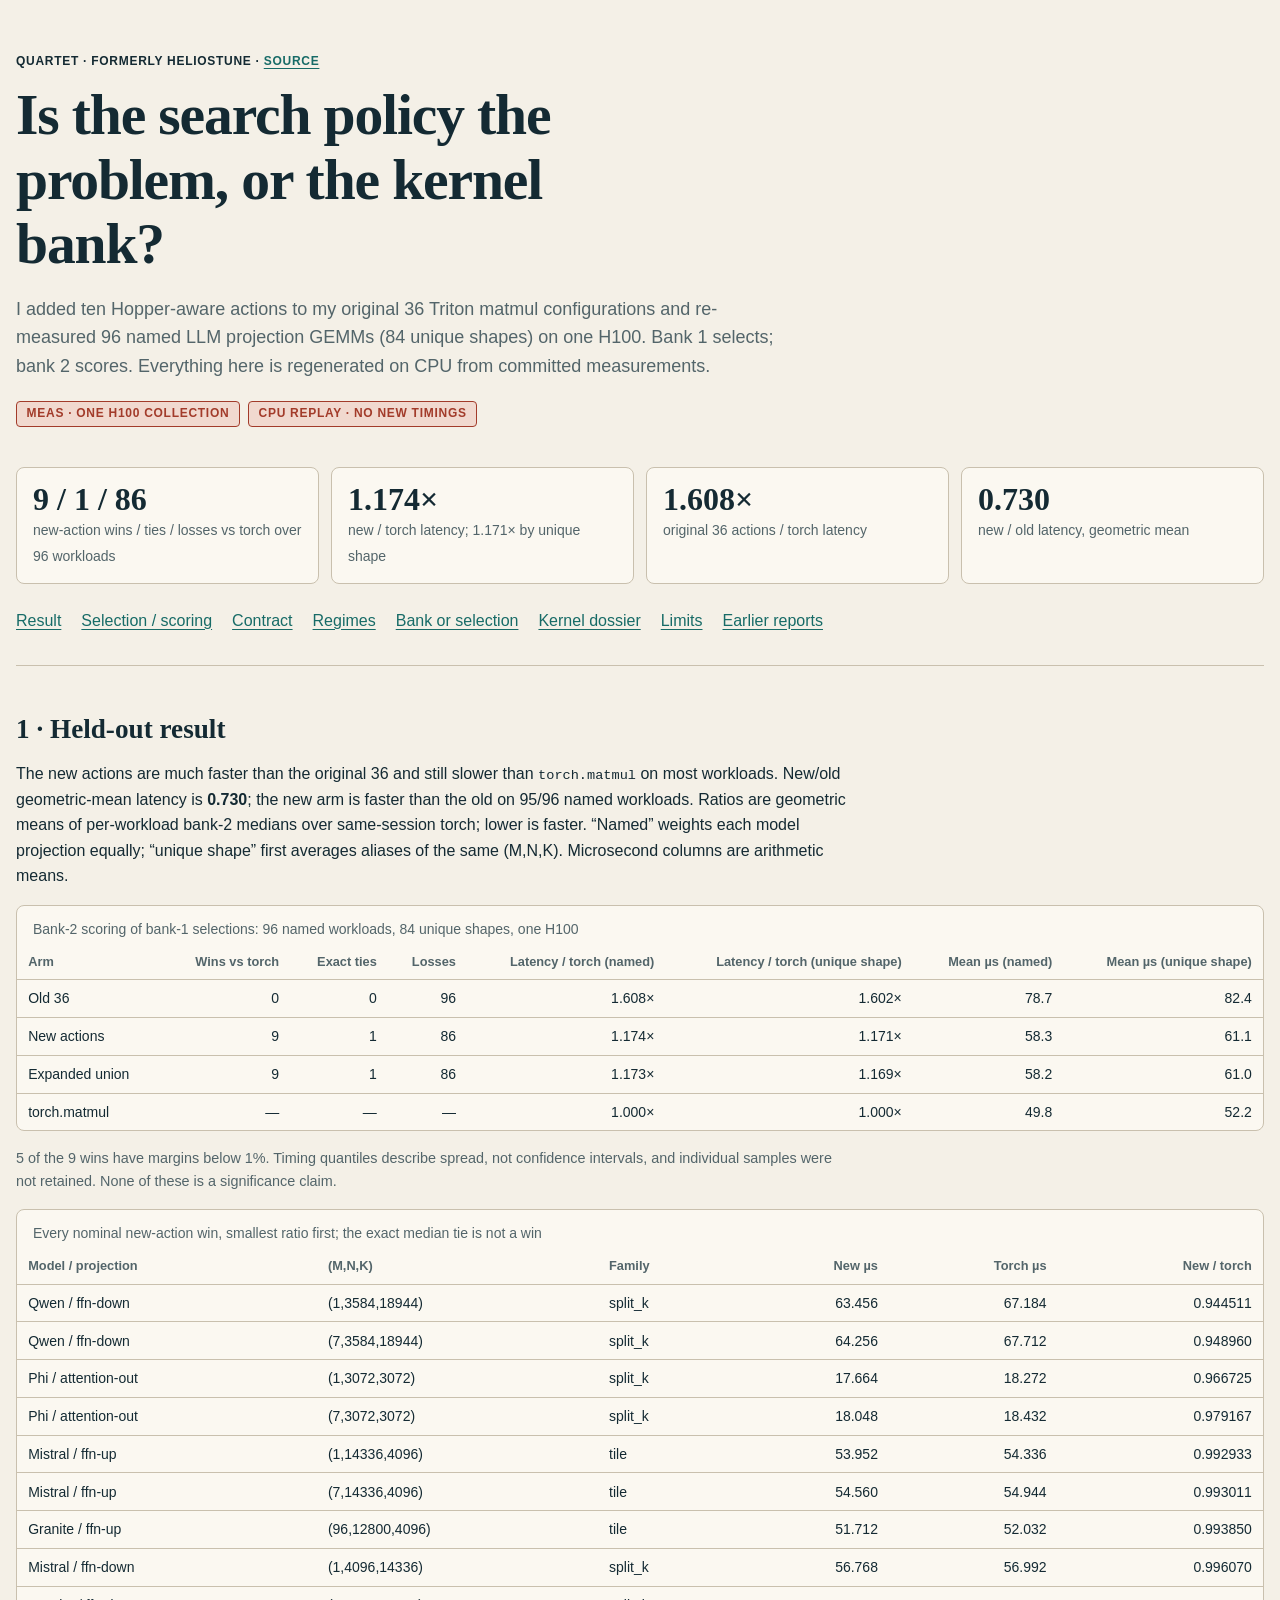
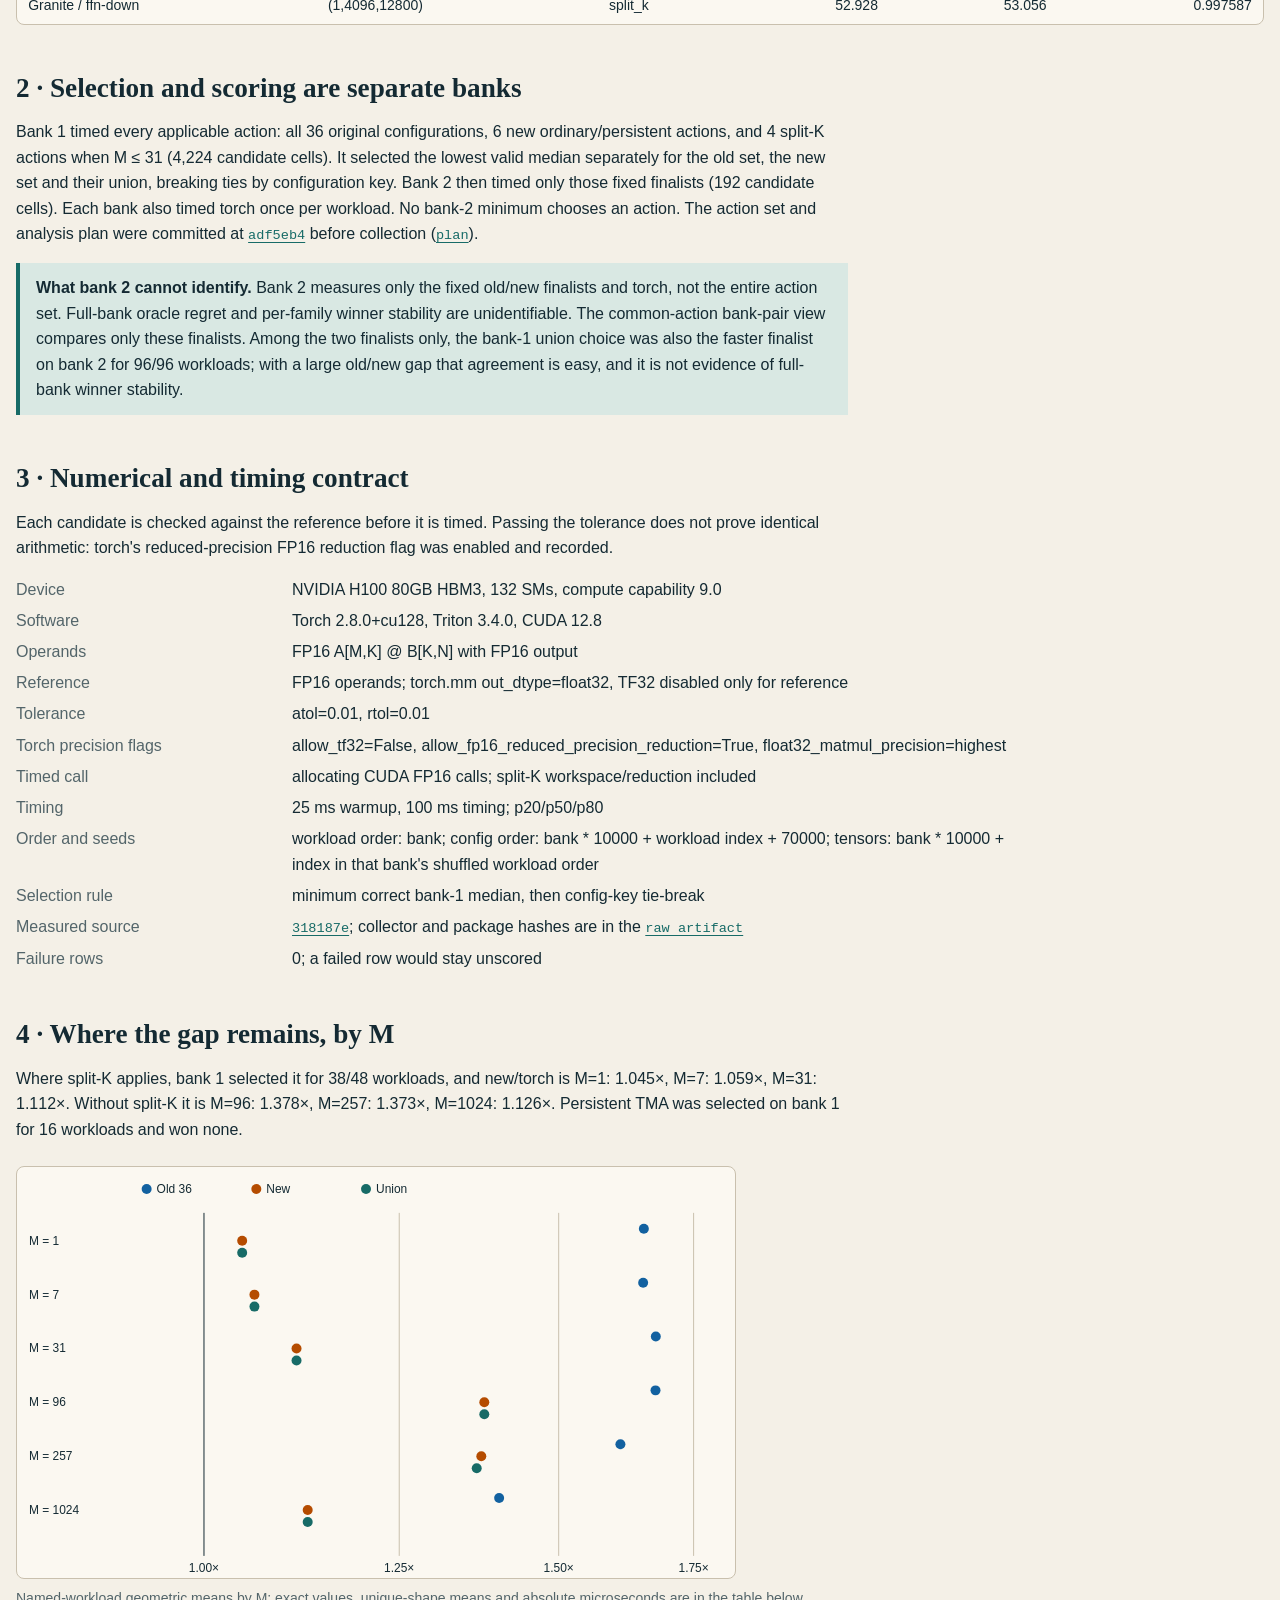
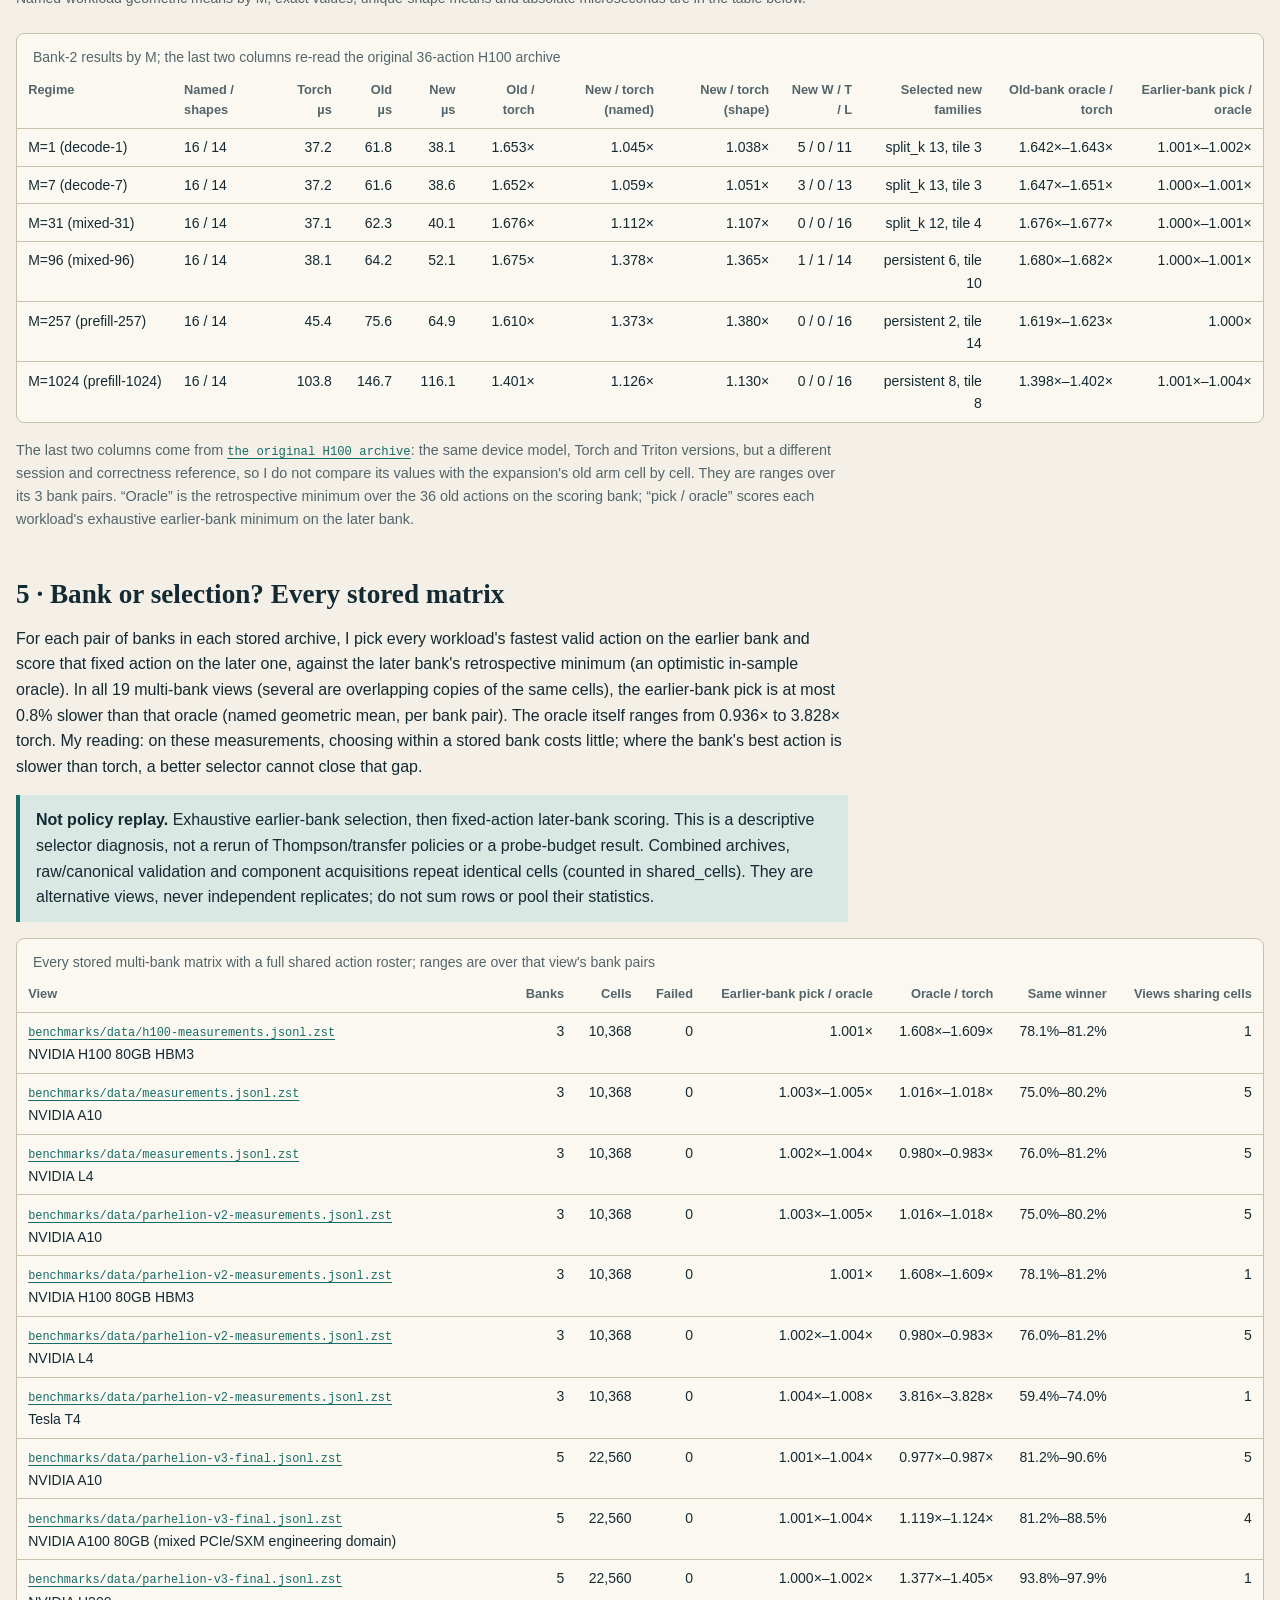
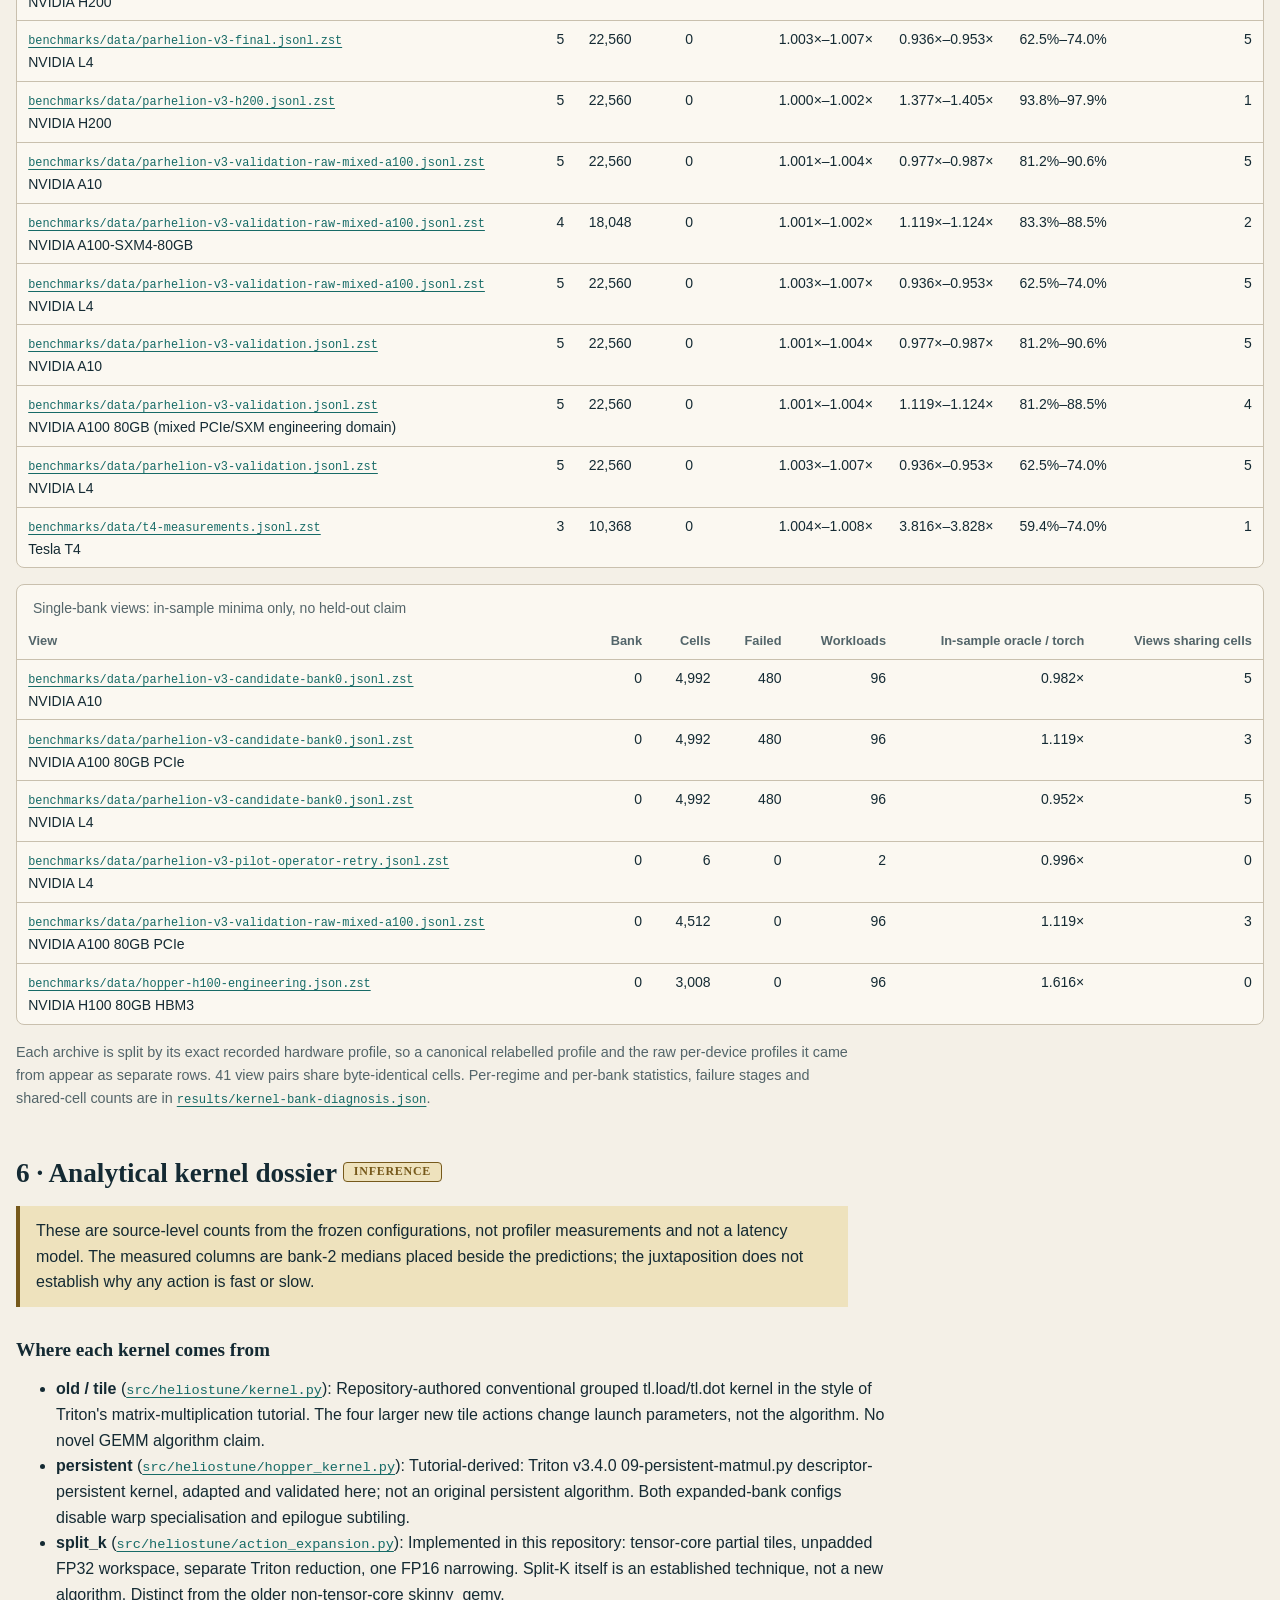
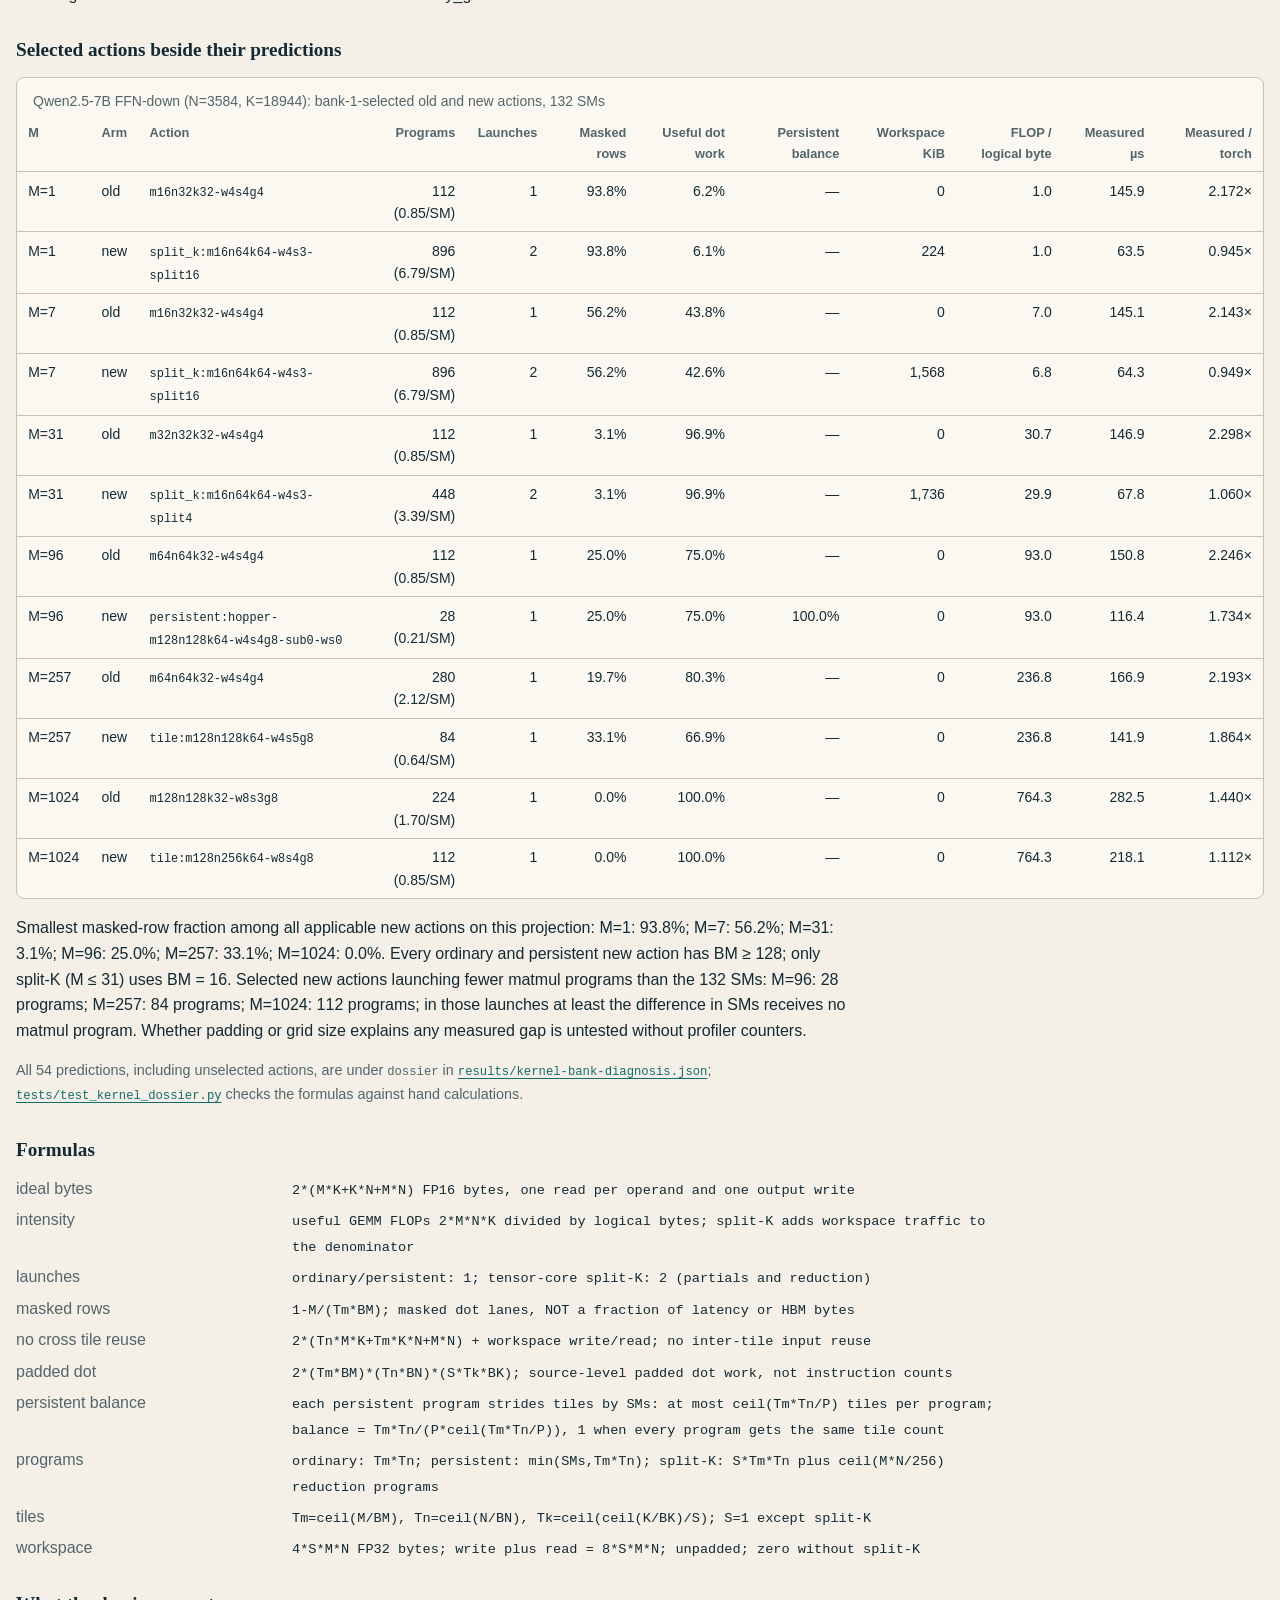
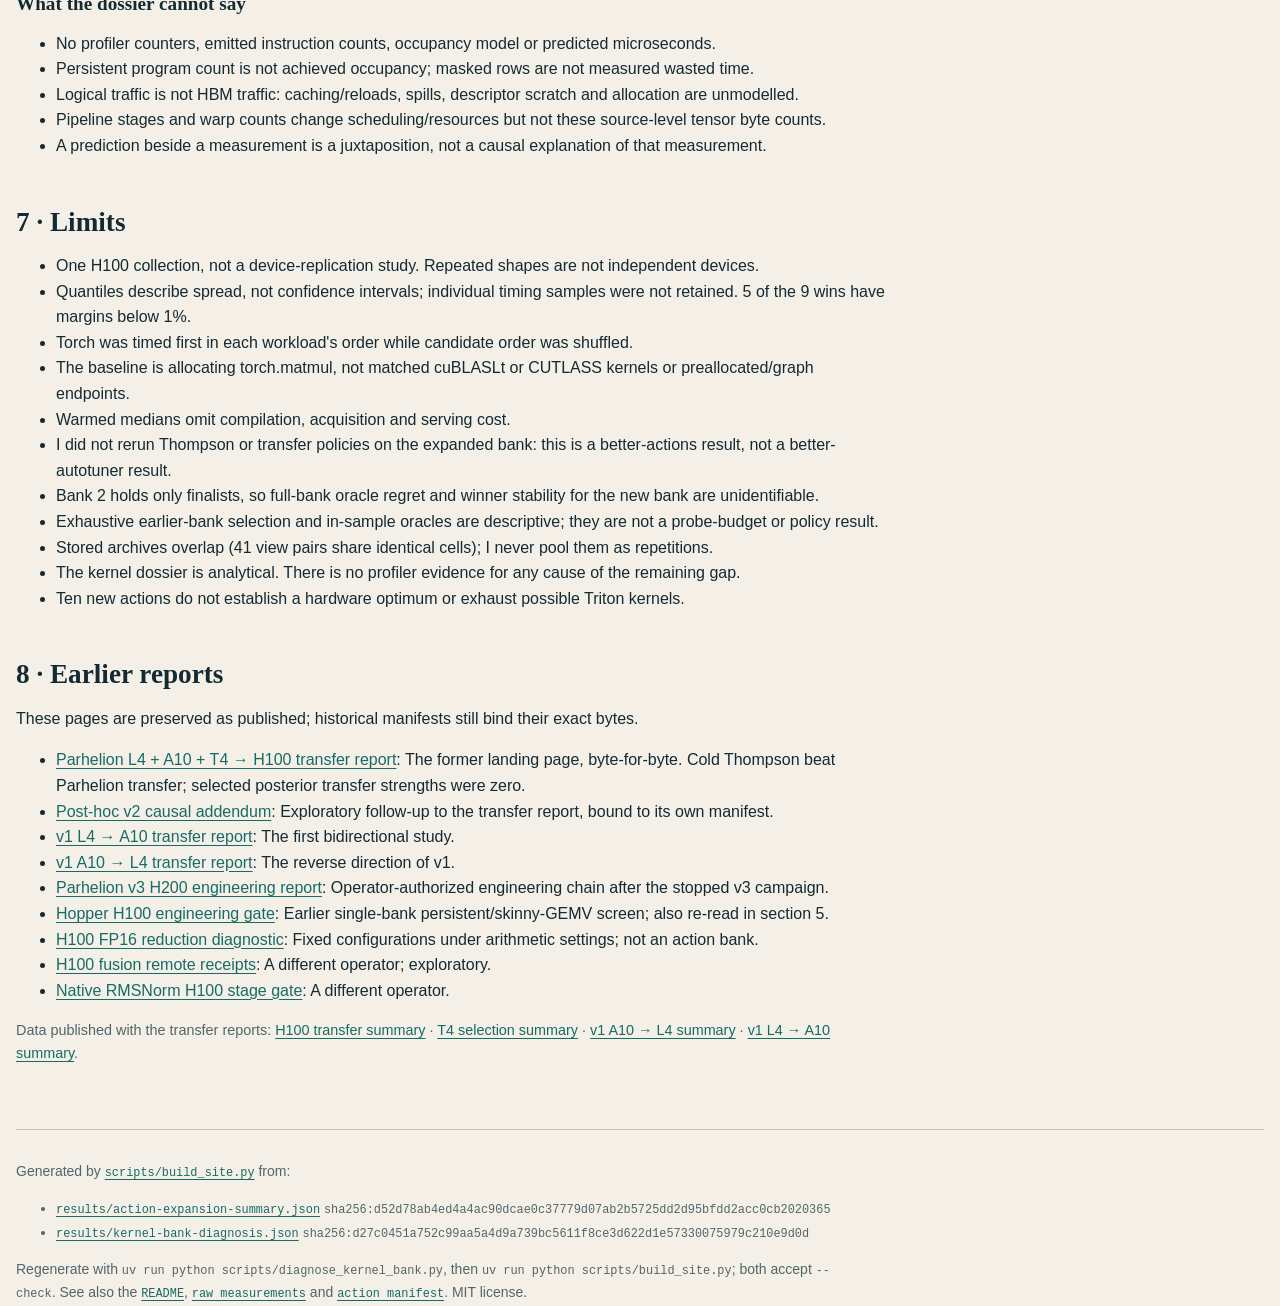
==== commit 761e3169: "Diagnose every stored action bank and rebuild the landing page from committed results" ====
--- a/site/index.html
+++ b/site/index.html
@@ -1,664 +1,193 @@
-<!doctype html><html lang="en"><head><meta charset="utf-8"><meta name="viewport" content="width=device-width, initial-scale=1"><meta name="color-scheme" content="light"><title>HeliosTune transfer report · NVIDIA L4 + NVIDIA A10 + Tesla T4 → NVIDIA H100 80GB HBM3</title><style>
-:root {
-  color-scheme: light;
-  --canvas: #f1f3f0;
-  --paper: #fafbf9;
-  --paper-muted: #f5f7f4;
-  --ink: #18211c;
-  --ink-strong: #0d1711;
-  --muted: #55615a;
-  --subtle: #737f78;
-  --line: #d9dedb;
-  --line-strong: #b9c2bc;
-  --accent: #1f5d99;
-  --accent-soft: #e6eef6;
-  --note: #eef0ec;
-  --negative: #8f3f35;
-  --series-0: #1f5d99;
-  --series-1: #b85c2d;
-  --series-2: #287460;
-  --series-3: #6e5b9c;
-  --series-4: #85651c;
-  --series-5: #3f6f86;
-  --series-6: #a04658;
-  --series-7: #4c6a3d;
-  --series-8: #715047;
-  --series-9: #52657d;
-  --font-sans: "IBM Plex Sans", Aptos, "Segoe UI", "Helvetica Neue", sans-serif;
-  --font-mono: "IBM Plex Mono", "SFMono-Regular", "Cascadia Code", Consolas, monospace;
-  --text-2xs: 0.6875rem;
-  --text-xs: 0.75rem;
-  --text-sm: 0.875rem;
-  --text-md: 1rem;
-  --text-lg: 1.125rem;
-  --text-title: clamp(1.6rem, 2.5vw, 2.15rem);
-  --space-1: 0.25rem;
-  --space-2: 0.5rem;
-  --space-3: 0.75rem;
-  --space-4: 1rem;
-  --space-5: 1.5rem;
-  --space-6: 2rem;
-  --space-7: 3rem;
-  --space-8: 4rem;
-  --radius-sm: 0.2rem;
-  --radius-md: 0.35rem;
-  --page-max: 80rem;
-  --chart-min: 44rem;
-  --focus-ring: 0 0 0 0.1875rem rgba(31, 93, 153, 0.24);
-}
+<!doctype html>
+<html lang="en">
+<head>
+<meta charset="utf-8">
+<meta name="viewport" content="width=device-width, initial-scale=1">
+<meta name="color-scheme" content="light">
+<meta http-equiv="Content-Security-Policy" content="default-src 'none'; style-src 'unsafe-inline'; img-src data:; script-src 'none'; base-uri 'none'; form-action 'none'">
+<title>quartet · H100 GEMM action-bank expansion</title>
+<style>
+:root { --paper: #f4f0e7; --surface: #fbf8f1; --ink: #142a33; --muted: #53656a;
+  --line: #c9c0ae; --accent: #a23b2a; --accent-soft: #f1d9cf; --teal: #176b67;
+  --teal-soft: #d9e8e3; --warn: #76591b; --warn-soft: #eee2bd; color-scheme: light; }
+* { box-sizing: border-box; }
+body { margin: 0; background: var(--paper); color: var(--ink); line-height: 1.6;
+  font-family: "Avenir Next", Avenir, "Segoe UI", sans-serif; }
+a { color: var(--teal); text-underline-offset: 0.2rem; }
+a:focus-visible { outline: 0.2rem solid var(--accent); outline-offset: 0.2rem; }
+.skip { position: absolute; left: 1rem; top: -5rem; background: var(--ink); color: var(--surface); padding: 0.5rem 1rem; }
+.skip:focus { top: 1rem; }
+.page { width: min(100% - 2rem, 78rem); margin-inline: auto; }
+header { padding: 2.5rem 0 2rem; border-bottom: 0.0625rem solid var(--line); }
+.eyebrow, .badge { font-size: 0.75rem; font-weight: 700; letter-spacing: 0.06em; text-transform: uppercase; }
+.badge { display: inline-block; margin: 0 0.5rem 0.5rem 0; padding: 0.15rem 0.6rem; border: 0.0625rem solid var(--accent);
+  border-radius: 0.25rem; background: var(--accent-soft); color: var(--accent); }
+.badge.inference { border-color: var(--warn); background: var(--warn-soft); color: var(--warn); vertical-align: middle; }
+h1, h2, h3 { font-family: Charter, Georgia, serif; line-height: 1.12; }
+h1 { font-size: clamp(2rem, 5vw, 3.6rem); max-width: 20ch; margin: 0.5rem 0; letter-spacing: -0.02em; }
+h2 { font-size: 1.7rem; margin: 3rem 0 0.75rem; }
+h3 { font-size: 1.2rem; margin: 2rem 0 0.5rem; }
+.lede { max-width: 48rem; font-size: 1.125rem; color: var(--muted); }
+nav ul { display: flex; flex-wrap: wrap; gap: 0.25rem 1.25rem; list-style: none; padding: 0; margin: 1.5rem 0 0; }
+.strip { display: grid; grid-template-columns: repeat(auto-fit, minmax(13rem, 1fr)); gap: 0.75rem; margin: 2rem 0 0; }
+.strip div { background: var(--surface); border: 0.0625rem solid var(--line); border-radius: 0.5rem; padding: 0.9rem 1rem; }
+.strip strong { display: block; font-family: Charter, Georgia, serif; font-size: 2rem; line-height: 1.1; }
+.strip span { color: var(--muted); font-size: 0.875rem; }
+p, li { max-width: 52rem; }
+.note { color: var(--muted); font-size: 0.9rem; }
+.callout { background: var(--teal-soft); border-left: 0.25rem solid var(--teal); padding: 0.75rem 1rem; max-width: 52rem; }
+.callout.inference { background: var(--warn-soft); border-color: var(--warn); }
+.wrap { overflow-x: auto; margin: 1rem 0; background: var(--surface); border: 0.0625rem solid var(--line); border-radius: 0.5rem; }
+table { border-collapse: collapse; width: 100%; font-variant-numeric: tabular-nums; font-size: 0.875rem; }
+caption { text-align: left; padding: 0.75rem 1rem 0.25rem; color: var(--muted); }
+th, td { padding: 0.45rem 0.7rem; border-bottom: 0.0625rem solid var(--line); text-align: right; vertical-align: top; }
+th { color: var(--muted); font-size: 0.8rem; font-weight: 700; }
+.text { text-align: left; }
+td.text:first-child { white-space: nowrap; }
+tbody tr:last-child td { border-bottom: 0; }
+dl { display: grid; grid-template-columns: minmax(10rem, 16rem) 1fr; gap: 0.35rem 1.25rem; max-width: 62rem; }
+dt { color: var(--muted); }
+dd { margin: 0; }
+code { font-family: "SFMono-Regular", Consolas, monospace; font-size: 0.85em; overflow-wrap: anywhere; }
+figure { margin: 1.5rem 0; }
+figcaption { color: var(--muted); font-size: 0.875rem; max-width: 52rem; }
+svg { max-width: 100%; height: auto; background: var(--surface); border: 0.0625rem solid var(--line); border-radius: 0.5rem; }
+footer { margin: 4rem 0 2rem; padding-top: 1rem; border-top: 0.0625rem solid var(--line); color: var(--muted); font-size: 0.875rem; }
+</style>
+</head>
+<body>
+<a class="skip" href="#main">Skip to results</a>
+<div class="page">
+<header>
+<p class="eyebrow">quartet · formerly HeliosTune · <a href="https://github.com/mottopanikeiku/quartet">source</a></p>
+<h1>Is the search policy the problem, or the kernel bank?</h1>
+<p class="lede">I added ten Hopper-aware actions to my original 36 Triton matmul configurations and re-measured
+96 named LLM projection GEMMs (84 unique shapes) on one
+H100. Bank 1 selects; bank 2 scores. Everything here is regenerated on CPU from committed measurements.</p>
+<p><span class="badge">MEAS · one H100 collection</span><span class="badge">CPU replay · no new timings</span></p>
+<div class="strip"><div><strong>9 / 1 / 86</strong><span>new-action wins / ties / losses vs torch over 96 workloads</span></div><div><strong>1.174×</strong><span>new / torch latency; 1.171× by unique shape</span></div><div><strong>1.608×</strong><span>original 36 actions / torch latency</span></div><div><strong>0.730</strong><span>new / old latency, geometric mean</span></div></div>
+<nav aria-label="Sections"><ul>
+<li><a href="#result">Result</a></li><li><a href="#split">Selection / scoring</a></li>
+<li><a href="#contract">Contract</a></li><li><a href="#regimes">Regimes</a></li>
+<li><a href="#bank">Bank or selection</a></li><li><a href="#dossier">Kernel dossier</a></li>
+<li><a href="#limits">Limits</a></li><li><a href="#archive">Earlier reports</a></li>
+</ul></nav>
+</header>
+<main id="main">
 
-* { box-sizing: border-box; }
-html { background: var(--canvas); }
-body {
-  margin: 0;
-  min-width: 0;
-  background: var(--canvas);
-  color: var(--ink);
-  font-family: var(--font-sans);
-  font-size: var(--text-md);
-  line-height: 1.5;
-}
-a {
-  color: var(--accent);
-  text-decoration-thickness: 0.0625rem;
-  text-underline-offset: var(--space-1);
-}
-a:focus-visible, summary:focus-visible {
-  outline: none;
-  box-shadow: var(--focus-ring);
-}
-.skip-link {
-  position: fixed;
-  inset: var(--space-3) auto auto var(--space-3);
-  z-index: 20;
-  padding: var(--space-2) var(--space-3);
-  background: var(--ink-strong);
-  color: var(--paper);
-  transform: translateY(-160%);
-}
-.skip-link:focus { transform: translateY(0); }
-.page {
-  width: 100%;
-  max-width: var(--page-max);
-  margin: 0 auto;
-  padding: 0 var(--space-6) var(--space-7);
-}
-.report-header {
-  padding: var(--space-5) 0 var(--space-4);
-  border-top: var(--space-1) solid var(--accent);
-}
-.utility-rail {
-  display: flex;
-  align-items: center;
-  justify-content: space-between;
-  gap: var(--space-4);
-  padding-bottom: var(--space-3);
-  border-bottom: 1px solid var(--line);
-  color: var(--subtle);
-  font-family: var(--font-mono);
-  font-size: var(--text-2xs);
-  letter-spacing: 0.08em;
-  text-transform: uppercase;
-}
-.project-lockup { color: var(--ink-strong); font-weight: 700; }
-.data-flag {
-  color: var(--accent);
-  font-weight: 700;
-  text-align: right;
-}
-.identity-layout {
-  display: grid;
-  grid-template-columns: minmax(0, 1.35fr) minmax(18rem, 0.65fr);
-  gap: var(--space-6);
-  align-items: end;
-  padding: var(--space-5) 0 var(--space-4);
-}
-.identity-layout > * { min-width: 0; }
-.kicker, .micro-label, .section-number, .hardware-role {
-  margin: 0;
-  color: var(--subtle);
-  font-family: var(--font-mono);
-  font-size: var(--text-2xs);
-  font-weight: 700;
-  letter-spacing: 0.08em;
-  text-transform: uppercase;
-}
-h1, h2, h3 {
-  margin-top: 0;
-  color: var(--ink-strong);
-  letter-spacing: -0.015em;
-}
-h1 {
-  max-width: 34ch;
-  margin: var(--space-2) 0 var(--space-4);
-  font-size: var(--text-title);
-  font-weight: 680;
-  line-height: 1.12;
-}
-h2 {
-  margin-bottom: var(--space-2);
-  font-size: clamp(1.25rem, 2vw, 1.55rem);
-  font-weight: 680;
-  line-height: 1.2;
-}
-h3 {
-  margin-bottom: var(--space-3);
-  font-size: var(--text-md);
-  font-weight: 680;
-}
-.route {
-  display: grid;
-  grid-template-columns: minmax(0, 1fr) auto minmax(0, 1fr);
-  gap: var(--space-3);
-  align-items: center;
-  max-width: 48rem;
-}
-.route-node {
-  min-width: 0;
-  padding: var(--space-2) 0;
-  border-block: 1px solid var(--line-strong);
-}
-.route-node span {
-  display: block;
-  color: var(--subtle);
-  font-family: var(--font-mono);
-  font-size: var(--text-2xs);
-  letter-spacing: 0.06em;
-  text-transform: uppercase;
-}
-.route-node strong {
-  display: block;
-  overflow-wrap: anywhere;
-  color: var(--ink-strong);
-  font-size: var(--text-sm);
-  font-weight: 650;
-}
-.route-node.target { border-color: var(--ink); }
-.route-arrow {
-  color: var(--accent);
-  font-family: var(--font-mono);
-  font-size: var(--text-lg);
-}
-.method-note {
-  padding-left: var(--space-4);
-  border-left: 2px solid var(--accent);
-}
-.method-note p { margin: 0; }
-.method-note .method-copy {
-  margin-top: var(--space-2);
-  color: var(--muted);
-  font-size: var(--text-sm);
-}
-.meta-strip {
-  display: grid;
-  grid-template-columns: repeat(4, minmax(0, 1fr));
-  margin: 0;
-  border-block: 1px solid var(--line-strong);
-}
-.meta-strip div {
-  min-width: 0;
-  padding: var(--space-3) var(--space-4);
-  border-left: 1px solid var(--line);
-}
-.meta-strip div:first-child { border-left: 0; }
-.meta-strip dt {
-  color: var(--subtle);
-  font-family: var(--font-mono);
-  font-size: var(--text-2xs);
-  letter-spacing: 0.06em;
-  text-transform: uppercase;
-}
-.meta-strip dd {
-  margin: var(--space-1) 0 0;
-  overflow-wrap: anywhere;
-  color: var(--ink-strong);
-  font-family: var(--font-mono);
-  font-size: var(--text-xs);
-}
-.status-copy {
-  margin: var(--space-3) 0 0;
-  color: var(--muted);
-  font-size: var(--text-xs);
-}
-.result-strip {
-  display: grid;
-  grid-template-columns: minmax(14rem, 1.35fr) repeat(3, minmax(0, 1fr));
-  margin: var(--space-5) 0 var(--space-6);
-  border-block: 1px solid var(--line-strong);
-}
-.result {
-  min-width: 0;
-  padding: var(--space-3) var(--space-4);
-  border-left: 1px solid var(--line);
-}
-.result:first-child {
-  border-left: var(--space-1) solid var(--accent);
-  background: var(--accent-soft);
-}
-.result-value {
-  display: block;
-  margin-bottom: var(--space-1);
-  overflow-wrap: anywhere;
-  color: var(--ink-strong);
-  font-family: var(--font-mono);
-  font-size: var(--text-lg);
-  font-weight: 700;
-  line-height: 1.25;
-}
-.result:first-child .result-value { color: var(--accent); font-size: 1.35rem; }
-.result-label { display: block; color: var(--muted); font-size: var(--text-xs); }
-.section {
-  min-width: 0;
-  padding: var(--space-6) 0;
-  border-top: 1px solid var(--line);
-}
-.section-head {
-  display: grid;
-  grid-template-columns: 7rem minmax(0, 1fr);
-  gap: var(--space-4);
-  margin-bottom: var(--space-4);
-}
-.section-head > * { min-width: 0; }
-.section-copy {
-  max-width: 78ch;
-  margin: 0;
-  color: var(--muted);
-  font-size: var(--text-sm);
-}
-.panel {
-  min-width: 0;
-  padding: var(--space-4);
-  border: 1px solid var(--line);
-  background: var(--paper);
-  border-radius: var(--radius-md);
-}
-.panel + .panel { margin-top: var(--space-4); }
-.chart-frame {
-  min-width: 0;
-  margin: 0;
-  border: 1px solid var(--line);
-  background: var(--paper);
-}
-.chart-scroll {
-  width: 100%;
-  max-width: 100%;
-  overflow-x: auto;
-  overscroll-behavior-inline: contain;
-  padding: var(--space-2) var(--space-2) 0;
-  scrollbar-color: var(--line-strong) var(--paper-muted);
-}
-.chart-scroll svg {
-  display: block;
-  width: 100%;
-  min-width: var(--chart-min);
-  height: auto;
-}
-.chart-grid {
-  stroke: var(--line);
-  stroke-width: 1;
-  vector-effect: non-scaling-stroke;
-}
-.chart-axis {
-  stroke: var(--line-strong);
-  stroke-width: 1.2;
-  vector-effect: non-scaling-stroke;
-}
-.chart-text {
-  fill: var(--muted);
-  font-family: var(--font-mono);
-  font-size: 12px;
-}
-.chart-label {
-  fill: var(--ink);
-  font-family: var(--font-sans);
-  font-size: 13px;
-  font-weight: 650;
-}
-.oracle-line {
-  stroke: var(--subtle);
-  stroke-dasharray: 3 6;
-  vector-effect: non-scaling-stroke;
-}
-.series-line {
-  fill: none;
-  stroke-width: 2.4;
-  stroke-linecap: round;
-  stroke-linejoin: round;
-  vector-effect: non-scaling-stroke;
-}
-.series-band { stroke: none; opacity: 0.11; }
-.series-point {
-  stroke: var(--paper);
-  stroke-width: 1.6;
-  vector-effect: non-scaling-stroke;
-}
-.method-legend {
-  display: grid;
-  grid-template-columns: repeat(auto-fit, minmax(14rem, 1fr));
-  gap: var(--space-2) var(--space-4);
-  margin: 0;
-  padding: var(--space-3) var(--space-4);
-  border-top: 1px solid var(--line);
-  list-style: none;
-}
-.method-legend li {
-  display: grid;
-  grid-template-columns: auto minmax(0, 1fr);
-  gap: var(--space-2);
-  align-items: center;
-  min-width: 0;
-  color: var(--muted);
-  font-size: var(--text-xs);
-}
-.method-legend svg { flex: 0 0 auto; }
-.method-legend strong {
-  display: block;
-  overflow-wrap: anywhere;
-  color: var(--ink);
-  font-weight: 650;
-}
-.legend-endpoint {
-  display: block;
-  color: var(--subtle);
-  font-family: var(--font-mono);
-  font-size: var(--text-2xs);
-}
-figcaption {
-  padding: var(--space-3) var(--space-4);
-  border-top: 1px solid var(--line);
-  color: var(--subtle);
-  font-size: var(--text-xs);
-}
-.data-disclosure {
-  min-width: 0;
-  margin-top: var(--space-3);
-  border: 1px solid var(--line);
-  background: var(--paper);
-}
-.data-disclosure summary {
-  cursor: pointer;
-  padding: var(--space-3) var(--space-4);
-  color: var(--ink);
-  font-family: var(--font-mono);
-  font-size: var(--text-xs);
-  font-weight: 650;
-}
-.data-disclosure[open] summary { border-bottom: 1px solid var(--line); }
-.table-wrap {
-  width: 100%;
-  max-width: 100%;
-  overflow-x: auto;
-  overscroll-behavior-inline: contain;
-  scrollbar-color: var(--line-strong) var(--paper-muted);
-}
-.panel-table {
-  border: 1px solid var(--line);
-  background: var(--paper);
-}
-table {
-  width: max-content;
-  min-width: 100%;
-  border-collapse: collapse;
-  font-variant-numeric: tabular-nums;
-}
-caption {
-  padding: var(--space-3) var(--space-4);
-  color: var(--muted);
-  font-size: var(--text-xs);
-  text-align: left;
-}
-th, td {
-  padding: var(--space-2) var(--space-3);
-  border-bottom: 1px solid var(--line);
-  text-align: left;
-  vertical-align: top;
-}
-th {
-  background: var(--paper-muted);
-  color: var(--ink-strong);
-  font-family: var(--font-mono);
-  font-size: var(--text-2xs);
-  letter-spacing: 0.05em;
-  text-transform: uppercase;
-}
-td { color: var(--muted); font-size: var(--text-xs); }
-tbody tr:last-child td { border-bottom: 0; }
-tbody tr:hover td { background: var(--accent-soft); color: var(--ink); }
-.numeric {
-  text-align: right;
-  font-family: var(--font-mono);
-  white-space: nowrap;
-}
-.method-name { color: var(--ink); font-weight: 650; }
-.identifier {
-  min-width: 24rem;
-  max-width: 44rem;
-  overflow-wrap: anywhere;
-  font-family: var(--font-mono);
-  font-size: var(--text-2xs);
-}
-.provenance-value {
-  min-width: 18rem;
-  max-width: 48rem;
-  overflow-wrap: anywhere;
-  color: var(--ink);
-  font-family: var(--font-mono);
-  font-size: var(--text-2xs);
-  white-space: normal;
-}
-.hardware-grid, .split-grid {
-  display: grid;
-  grid-template-columns: repeat(2, minmax(0, 1fr));
-  gap: var(--space-4);
-}
-.hardware-sheet { border-top: 2px solid var(--accent); }
-.hardware-sheet.target { border-top-color: var(--ink); }
-.hardware-name {
-  margin: var(--space-1) 0 var(--space-3);
-  overflow-wrap: anywhere;
-  font-family: var(--font-mono);
-  font-size: var(--text-md);
-  font-weight: 650;
-}
-.fact-list { margin: 0; }
-.fact-list div {
-  display: grid;
-  grid-template-columns: minmax(8rem, 0.75fr) minmax(0, 1fr);
-  gap: var(--space-3);
-  padding: var(--space-2) 0;
-  border-top: 1px solid var(--line);
-}
-.fact-list dt { color: var(--subtle); font-size: var(--text-xs); }
-.fact-list dd {
-  margin: 0;
-  overflow-wrap: anywhere;
-  color: var(--ink);
-  font-family: var(--font-mono);
-  font-size: var(--text-xs);
-}
-.comparison-lead {
-  display: grid;
-  grid-template-columns: minmax(8rem, auto) minmax(0, 1fr);
-  gap: var(--space-4);
-  align-items: center;
-  padding: var(--space-4);
-  border-left: var(--space-1) solid var(--accent);
-  background: var(--accent-soft);
-}
-.delta {
-  color: var(--accent);
-  font-family: var(--font-mono);
-  font-size: 1.5rem;
-  font-weight: 700;
-  line-height: 1;
-}
-.delta.negative { color: var(--negative); }
-.delta-context { max-width: 62ch; color: var(--muted); font-size: var(--text-sm); }
-.comparison-lead + .table-wrap { margin-top: var(--space-3); border: 1px solid var(--line); }
-.primary-evidence-note { margin-top: var(--space-3); }
-.disclosure {
-  padding: var(--space-4);
-  border-left: var(--space-1) solid var(--line-strong);
-  background: var(--note);
-  color: var(--muted);
-  font-size: var(--text-sm);
-}
-.disclosure strong { color: var(--ink-strong); }
-.disclosure p { margin: var(--space-2) 0 0; }
-.empty-state {
-  padding: var(--space-4);
-  border: 1px dashed var(--line-strong);
-  color: var(--muted);
-  background: var(--paper-muted);
-  font-size: var(--text-sm);
-}
-.matrix-stack { display: grid; gap: var(--space-3); }
-.fold-stack {
-  display: grid;
-  gap: var(--space-4);
-}
-.fold-audit { border-top: 2px solid var(--ink); }
-.fold-heading {
-  display: flex;
-  justify-content: space-between;
-  gap: var(--space-4);
-  align-items: flex-start;
-}
-.fold-heading h3 {
-  margin: var(--space-1) 0 0;
-  overflow-wrap: anywhere;
-}
-.fold-target-count {
-  flex: 0 0 auto;
-  margin: 0;
-  padding-left: var(--space-4);
-  border-left: 1px solid var(--line-strong);
-  color: var(--subtle);
-  font-size: var(--text-xs);
-}
-.fold-target-count strong {
-  display: block;
-  color: var(--ink-strong);
-  font-family: var(--font-mono);
-  font-size: var(--text-lg);
-}
-.fold-source-table { margin-top: var(--space-3); }
-.custody-panel {
-  margin-bottom: var(--space-4);
-  padding: var(--space-4);
-  border-left: var(--space-1) solid var(--accent);
-  background: var(--accent-soft);
-}
-.custody-panel h3 { margin: var(--space-1) 0 var(--space-3); }
-.custody-chain {
-  display: grid;
-  grid-template-columns: repeat(3, minmax(0, 1fr));
-  margin: 0;
-  padding: 0;
-  border-block: 1px solid var(--line-strong);
-  list-style: none;
-}
-.custody-chain li {
-  min-width: 0;
-  padding: var(--space-3);
-  border-left: 1px solid var(--line-strong);
-}
-.custody-chain li:first-child { border-left: 0; }
-.custody-stage {
-  display: block;
-  margin-bottom: var(--space-2);
-  color: var(--accent);
-  font-family: var(--font-mono);
-  font-size: var(--text-2xs);
-  font-weight: 700;
-  letter-spacing: 0.06em;
-  text-transform: uppercase;
-}
-.custody-facts { margin: 0; }
-.custody-facts div + div { margin-top: var(--space-2); }
-.custody-facts dt {
-  color: var(--subtle);
-  font-size: var(--text-2xs);
-}
-.custody-facts dd {
-  margin: var(--space-1) 0 0;
-  overflow-wrap: anywhere;
-  color: var(--ink-strong);
-  font-family: var(--font-mono);
-  font-size: var(--text-xs);
-}
-.limitations {
-  margin: 0;
-  padding-left: var(--space-5);
-  color: var(--muted);
-  font-size: var(--text-sm);
-}
-.limitations li + li { margin-top: var(--space-2); }
-.footer {
-  display: flex;
-  justify-content: space-between;
-  gap: var(--space-4);
-  padding: var(--space-5) 0;
-  border-top: 1px solid var(--line-strong);
-  color: var(--subtle);
-  font-family: var(--font-mono);
-  font-size: var(--text-2xs);
-}
-.footer strong { color: var(--ink); }
+<section id="result" aria-labelledby="result-title">
+<h2 id="result-title">1 · Held-out result</h2>
+<p>The new actions are much faster than the original 36 and still slower than <code>torch.matmul</code> on most
+workloads. New/old geometric-mean latency is <strong>0.730</strong>; the new arm
+is faster than the old on 95/96 named workloads.
+Ratios are geometric means of per-workload bank-2 medians over same-session torch; lower is faster.
+“Named” weights each model projection equally; “unique shape” first averages aliases of the same (M,N,K).
+Microsecond columns are arithmetic means.</p>
+<div class="wrap"><table id="headline"><caption>Bank-2 scoring of bank-1 selections: 96 named workloads, 84 unique shapes, one H100</caption><thead><tr><th scope="col" class="text">Arm</th><th scope="col">Wins vs torch</th><th scope="col">Exact ties</th><th scope="col">Losses</th><th scope="col">Latency / torch (named)</th><th scope="col">Latency / torch (unique shape)</th><th scope="col">Mean µs (named)</th><th scope="col">Mean µs (unique shape)</th></tr></thead><tbody><tr><td class="text">Old 36</td><td>0</td><td>0</td><td>96</td><td>1.608×</td><td>1.602×</td><td>78.7</td><td>82.4</td></tr><tr><td class="text">New actions</td><td>9</td><td>1</td><td>86</td><td>1.174×</td><td>1.171×</td><td>58.3</td><td>61.1</td></tr><tr><td class="text">Expanded union</td><td>9</td><td>1</td><td>86</td><td>1.173×</td><td>1.169×</td><td>58.2</td><td>61.0</td></tr><tr><td class="text">torch.matmul</td><td>—</td><td>—</td><td>—</td><td>1.000×</td><td>1.000×</td><td>49.8</td><td>52.2</td></tr></tbody></table></div>
+<p class="note">5 of the 9 wins have margins below 1%. Timing quantiles describe spread, not
+confidence intervals, and individual samples were not retained. None of these is a significance claim.</p>
+<div class="wrap"><table id="wins"><caption>Every nominal new-action win, smallest ratio first; the exact median tie is not a win</caption><thead><tr><th scope="col" class="text">Model / projection</th><th scope="col" class="text">(M,N,K)</th><th scope="col" class="text">Family</th><th scope="col">New µs</th><th scope="col">Torch µs</th><th scope="col">New / torch</th></tr></thead><tbody><tr><td class="text">Qwen / ffn-down</td><td class="text">(1,3584,18944)</td><td class="text">split_k</td><td>63.456</td><td>67.184</td><td>0.944511</td></tr><tr><td class="text">Qwen / ffn-down</td><td class="text">(7,3584,18944)</td><td class="text">split_k</td><td>64.256</td><td>67.712</td><td>0.948960</td></tr><tr><td class="text">Phi / attention-out</td><td class="text">(1,3072,3072)</td><td class="text">split_k</td><td>17.664</td><td>18.272</td><td>0.966725</td></tr><tr><td class="text">Phi / attention-out</td><td class="text">(7,3072,3072)</td><td class="text">split_k</td><td>18.048</td><td>18.432</td><td>0.979167</td></tr><tr><td class="text">Mistral / ffn-up</td><td class="text">(1,14336,4096)</td><td class="text">tile</td><td>53.952</td><td>54.336</td><td>0.992933</td></tr><tr><td class="text">Mistral / ffn-up</td><td class="text">(7,14336,4096)</td><td class="text">tile</td><td>54.560</td><td>54.944</td><td>0.993011</td></tr><tr><td class="text">Granite / ffn-up</td><td class="text">(96,12800,4096)</td><td class="text">tile</td><td>51.712</td><td>52.032</td><td>0.993850</td></tr><tr><td class="text">Mistral / ffn-down</td><td class="text">(1,4096,14336)</td><td class="text">split_k</td><td>56.768</td><td>56.992</td><td>0.996070</td></tr><tr><td class="text">Granite / ffn-down</td><td class="text">(1,4096,12800)</td><td class="text">split_k</td><td>52.928</td><td>53.056</td><td>0.997587</td></tr></tbody></table></div>
+</section>
 
-@media (max-width: 62rem) {
-  .identity-layout { grid-template-columns: 1fr; gap: var(--space-4); }
-  .method-note { max-width: 52rem; }
-  .result-strip { grid-template-columns: repeat(2, minmax(0, 1fr)); }
-  .result:nth-child(odd) { border-left: 0; }
-  .result:first-child { border-left: var(--space-1) solid var(--accent); }
-  .result:nth-child(n + 3) { border-top: 1px solid var(--line); }
-}
-@media (max-width: 44rem) {
-  .page { padding-inline: var(--space-4); }
-  .report-header { padding-top: var(--space-4); }
-  .utility-rail { align-items: flex-start; }
-  .identity-layout { padding-block: var(--space-4); }
-  .meta-strip { grid-template-columns: repeat(2, minmax(0, 1fr)); }
-  .meta-strip div:nth-child(odd) { border-left: 0; }
-  .meta-strip div:nth-child(n + 3) { border-top: 1px solid var(--line); }
-  .result-strip { grid-template-columns: 1fr; margin-bottom: var(--space-5); }
-  .result { border-left: 0; border-top: 1px solid var(--line); }
-  .result:first-child { grid-column: auto; border-top: 0; border-left: var(--space-1) solid var(--accent); }
-  .section { padding-block: var(--space-5); }
-  .section-head { grid-template-columns: 1fr; gap: var(--space-1); }
-  .hardware-grid, .split-grid { grid-template-columns: 1fr; }
-  .comparison-lead { grid-template-columns: 1fr; gap: var(--space-2); }
-  .fold-heading { flex-direction: column; gap: var(--space-2); }
-  .fold-target-count {
-    width: 100%;
-    padding: var(--space-2) 0 0;
-    border-top: 1px solid var(--line);
-    border-left: 0;
-  }
-  .custody-chain { grid-template-columns: 1fr; }
-  .custody-chain li {
-    border-top: 1px solid var(--line-strong);
-    border-left: 0;
-  }
-  .custody-chain li:first-child { border-top: 0; }
-  .footer { flex-direction: column; }
-}
-@media (max-width: 25rem) {
-  .utility-rail { flex-direction: column; gap: var(--space-2); }
-  .data-flag { text-align: left; }
-  .route { gap: var(--space-2); }
-  .meta-strip { grid-template-columns: 1fr; }
-  .meta-strip div, .meta-strip div:nth-child(odd) { border-left: 0; border-top: 1px solid var(--line); }
-  .meta-strip div:first-child { border-top: 0; }
-  .fact-list div { grid-template-columns: 1fr; gap: var(--space-1); }
-}
-@media print {
-  body, html { background: var(--paper); }
-  .page { max-width: none; padding: 0; }
-  .chart-scroll, .table-wrap { overflow: visible; }
-  .chart-scroll svg { min-width: 0; }
-  details:not([open]) > *:not(summary) { display: block; }
-  .section, .panel, .chart-frame, table { break-inside: avoid; }
-}
-</style></head><body><a class="skip-link" href="#main">Skip to results</a><div class="page"><header class="report-header"><div class="utility-rail"><span class="project-lockup">HeliosTune // transfer study</span><span class="data-flag">Measured benchmark data</span></div><div class="identity-layout"><div><p class="kicker">GPU kernel autotuning evidence record</p><h1>Autotuning transfer across GPU targets</h1><div class="route" aria-label="Transfer direction from NVIDIA L4 + NVIDIA A10 + Tesla T4 to NVIDIA H100 80GB HBM3"><div class="route-node"><span>Source contexts · 3</span><strong>NVIDIA L4 + NVIDIA A10 + Tesla T4</strong></div><span class="route-arrow" aria-hidden="true">→</span><div class="route-node target"><span>Target context · evaluation domain</span><strong>NVIDIA H100 80GB HBM3</strong></div></div></div><aside class="method-note" aria-label="Methodology summary"><p class="micro-label">Methodology</p><p class="method-copy">Grouped leave-one-model-family-out multi-source replay. Every source archive, normalization, and posterior excludes the held-out family and exact target shapes. Policies see only bank 0; bank 1 selects the reference and bank 2 evaluates recommendations. Parhelion pays for its consensus retrieval anchor as query one, then adapts a retrieval-augmented Thompson posterior and returns a measured incumbent.</p></aside></div><dl class="meta-strip"><div><dt>Target metric</dt><dd>geometric mean fraction of held-out exhaustive reference · higher is better</dd></div><div><dt>Curve inventory</dt><dd>10 methods · 66 points</dd></div><div><dt>Experiment surface</dt><dd>96 workloads × 36 configurations</dd></div><div><dt>Budget unit</dt><dd>distinct bank-0 configuration probes per held-out workload</dd></div></dl><p class="status-copy"><strong>Measured benchmark data.</strong> Reported as hardware measurements; the hardware, timing protocol, source cost, and study boundaries below define their scope.</p></header><main id="main"><div class="result-strip" aria-label="Primary reported results"><div class="result"><span class="result-value">-66.0 pp AUC</span><span class="result-label">Parhelion retrieval-anchored Thompson sampling − frozen torch.matmul; two-sided 95% Student-t CI [-66.1, -65.9] pp</span></div><div class="result"><span class="result-value">161.0%</span><span class="result-label">Best endpoint · torch.matmul at budget 8</span></div><div class="result"><span class="result-value">8</span><span class="result-label">Declared online target budget</span></div><div class="result"><span class="result-value">96 W / 36 C</span><span class="result-label">Reported workloads / launch configs</span></div></div><section class="section" aria-labelledby="section-01"><header class="section-head"><p class="section-number">01</p><div><h2 id="section-01">Budget-efficiency curves</h2><p class="section-copy">All supplied methods share the same target-budget and held-out-reference axes. The legend aligns each human-readable method label with its terminal value.</p></div></header><figure class="chart-frame"><div class="chart-scroll"><svg viewBox="0 0 960 410" role="img" aria-labelledby="curve-title curve-desc"><title id="curve-title">Budget efficiency by tuning method</title><desc id="curve-desc">Mean fraction of the held-out reference by target evaluation budget. Shaded regions show supplied 95 percent confidence intervals.</desc><defs><clipPath id="plot-clip"><rect x="72" y="20" width="866" height="332" /></clipPath></defs><line class="chart-grid" x1="72" x2="938" y1="352.00" y2="352.00" /><text class="chart-text" x="60" y="356.00" text-anchor="end">0%</text><line class="chart-grid" x1="72" x2="938" y1="269.00" y2="269.00" /><text class="chart-text" x="60" y="273.00" text-anchor="end">44%</text><line class="chart-grid" x1="72" x2="938" y1="186.00" y2="186.00" /><text class="chart-text" x="60" y="190.00" text-anchor="end">88%</text><line class="chart-grid" x1="72" x2="938" y1="103.00" y2="103.00" /><text class="chart-text" x="60" y="107.00" text-anchor="end">131%</text><line class="chart-grid" x1="72" x2="938" y1="20.00" y2="20.00" /><text class="chart-text" x="60" y="24.00" text-anchor="end">175%</text><line class="chart-grid" x1="72.00" x2="72.00" y1="20" y2="352" /><text class="chart-text" x="72.00" y="377" text-anchor="middle">0</text><line class="chart-grid" x1="312.56" x2="312.56" y1="20" y2="352" /><text class="chart-text" x="312.56" y="377" text-anchor="middle">10</text><line class="chart-grid" x1="553.11" x2="553.11" y1="20" y2="352" /><text class="chart-text" x="553.11" y="377" text-anchor="middle">20</text><line class="chart-grid" x1="793.67" x2="793.67" y1="20" y2="352" /><text class="chart-text" x="793.67" y="377" text-anchor="middle">30</text><line class="chart-grid" x1="938.00" x2="938.00" y1="20" y2="352" /><text class="chart-text" x="938.00" y="377" text-anchor="middle">36</text><line class="oracle-line" x1="72" x2="938" y1="162.29" y2="162.29" /><text class="chart-text" x="934" y="154.29" text-anchor="end">reference parity</text><line class="chart-axis" x1="72" x2="72" y1="20" y2="352" /><line class="chart-axis" x1="72" x2="938" y1="352" y2="352" /><text class="chart-label" x="505.00" y="392" text-anchor="middle">Target evaluation budget</text><text class="chart-label" x="22" y="186.00" text-anchor="middle" transform="rotate(-90 22 186.00)">Fraction of held-out reference</text><g clip-path="url(#plot-clip)"><path class="series-band" d="M 96.06 198.96 L 120.11 172.98 L 144.17 166.74 L 168.22 164.90 L 192.28 163.89 L 216.33 163.34 L 240.39 163.00 L 264.44 162.81 L 264.44 162.99 L 240.39 163.27 L 216.33 163.65 L 192.28 164.31 L 168.22 165.49 L 144.17 167.97 L 120.11 175.21 L 96.06 203.22 Z" fill="var(--series-0)" /><path class="series-line" d="M 96.06 201.09 L 120.11 174.09 L 144.17 167.36 L 168.22 165.20 L 192.28 164.10 L 216.33 163.50 L 240.39 163.14 L 264.44 162.90" stroke="var(--series-0)" /><g class="series-point" fill="var(--series-0)"><title>Cold Thompson sampling: budget 1, mean 0.7955, 95% CI 0.7843 to 0.8067</title><circle cx="96.06" cy="201.09" r="4.5" /></g><g class="series-point" fill="var(--series-0)"><title>Cold Thompson sampling: budget 2, mean 0.9378, 95% CI 0.9319 to 0.9436</title><circle cx="120.11" cy="174.09" r="4.5" /></g><g class="series-point" fill="var(--series-0)"><title>Cold Thompson sampling: budget 3, mean 0.9733, 95% CI 0.97 to 0.9765</title><circle cx="144.17" cy="167.36" r="4.5" /></g><g class="series-point" fill="var(--series-0)"><title>Cold Thompson sampling: budget 4, mean 0.9846, 95% CI 0.9831 to 0.9862</title><circle cx="168.22" cy="165.20" r="4.5" /></g><g class="series-point" fill="var(--series-0)"><title>Cold Thompson sampling: budget 5, mean 0.9904, 95% CI 0.9893 to 0.9915</title><circle cx="192.28" cy="164.10" r="4.5" /></g><g class="series-point" fill="var(--series-0)"><title>Cold Thompson sampling: budget 6, mean 0.9936, 95% CI 0.9928 to 0.9944</title><circle cx="216.33" cy="163.50" r="4.5" /></g><g class="series-point" fill="var(--series-0)"><title>Cold Thompson sampling: budget 7, mean 0.9955, 95% CI 0.9948 to 0.9962</title><circle cx="240.39" cy="163.14" r="4.5" /></g><g class="series-point" fill="var(--series-0)"><title>Cold Thompson sampling: budget 8, mean 0.9968, 95% CI 0.9963 to 0.9972</title><circle cx="264.44" cy="162.90" r="4.5" /></g><path class="series-band" d="M 938.00 162.21 L 938.00 162.30 Z" fill="var(--series-1)" /><path class="series-line" d="M 938.00 162.26" stroke="var(--series-1)" stroke-dasharray="9 5" /><g class="series-point" fill="var(--series-1)"><title>Exhaustive autotuning: budget 36, mean 1.0002, 95% CI 0.9999 to 1.0004</title><polygon points="938.00,157.26 943.00,162.26 938.00,167.26 933.00,162.26" /></g><path class="series-band" d="M 938.00 162.29 L 938.00 162.29 Z" fill="var(--series-2)" /><path class="series-line" d="M 938.00 162.29" stroke="var(--series-2)" stroke-dasharray="3 5" /><g class="series-point" fill="var(--series-2)"><title>Held-out exhaustive reference: budget 36, mean 1, 95% CI 1 to 1</title><rect x="934.00" y="158.29" width="8" height="8" /></g><path class="series-band" d="M 96.06 194.36 L 120.11 185.50 L 144.17 177.36 L 168.22 175.84 L 192.28 174.34 L 216.33 173.91 L 240.39 172.56 L 264.44 171.97 L 264.44 175.08 L 240.39 177.34 L 216.33 178.82 L 192.28 180.44 L 168.22 181.43 L 144.17 181.60 L 120.11 192.41 L 96.06 197.45 Z" fill="var(--series-3)" /><path class="series-line" d="M 96.06 195.91 L 120.11 188.96 L 144.17 179.48 L 168.22 178.64 L 192.28 177.39 L 216.33 176.37 L 240.39 174.95 L 264.44 173.53" stroke="var(--series-3)" stroke-dasharray="12 4 3 4" /><g class="series-point" fill="var(--series-3)"><title>Multi-source retrieval: budget 1, mean 0.8228, 95% CI 0.8146 to 0.8309</title><circle cx="96.06" cy="195.91" r="4.5" /></g><g class="series-point" fill="var(--series-3)"><title>Multi-source retrieval: budget 2, mean 0.8594, 95% CI 0.8412 to 0.8776</title><circle cx="120.11" cy="188.96" r="4.5" /></g><g class="series-point" fill="var(--series-3)"><title>Multi-source retrieval: budget 3, mean 0.9094, 95% CI 0.8982 to 0.9205</title><circle cx="144.17" cy="179.48" r="4.5" /></g><g class="series-point" fill="var(--series-3)"><title>Multi-source retrieval: budget 4, mean 0.9138, 95% CI 0.8991 to 0.9286</title><circle cx="168.22" cy="178.64" r="4.5" /></g><g class="series-point" fill="var(--series-3)"><title>Multi-source retrieval: budget 5, mean 0.9204, 95% CI 0.9043 to 0.9365</title><circle cx="192.28" cy="177.39" r="4.5" /></g><g class="series-point" fill="var(--series-3)"><title>Multi-source retrieval: budget 6, mean 0.9258, 95% CI 0.9128 to 0.9387</title><circle cx="216.33" cy="176.37" r="4.5" /></g><g class="series-point" fill="var(--series-3)"><title>Multi-source retrieval: budget 7, mean 0.9332, 95% CI 0.9206 to 0.9458</title><circle cx="240.39" cy="174.95" r="4.5" /></g><g class="series-point" fill="var(--series-3)"><title>Multi-source retrieval: budget 8, mean 0.9407, 95% CI 0.9325 to 0.949</title><circle cx="264.44" cy="173.53" r="4.5" /></g><path class="series-band" d="M 96.06 195.91 L 120.11 182.83 L 144.17 171.45 L 168.22 166.78 L 192.28 164.62 L 216.33 163.62 L 240.39 163.16 L 264.44 162.88 L 264.44 163.01 L 240.39 163.36 L 216.33 164.07 L 192.28 165.30 L 168.22 167.84 L 144.17 172.74 L 120.11 184.09 L 96.06 195.91 Z" fill="var(--series-4)" /><path class="series-line" d="M 96.06 195.91 L 120.11 183.46 L 144.17 172.09 L 168.22 167.31 L 192.28 164.96 L 216.33 163.84 L 240.39 163.26 L 264.44 162.95" stroke="var(--series-4)" stroke-dasharray="6 4 2 4" /><g class="series-point" fill="var(--series-4)"><title>Parhelion retrieval-anchored Thompson sampling: budget 1, mean 0.8228, 95% CI 0.8228 to 0.8228</title><polygon points="96.06,190.91 101.06,195.91 96.06,200.91 91.06,195.91" /></g><g class="series-point" fill="var(--series-4)"><title>Parhelion retrieval-anchored Thompson sampling: budget 2, mean 0.8884, 95% CI 0.8851 to 0.8917</title><polygon points="120.11,178.46 125.11,183.46 120.11,188.46 115.11,183.46" /></g><g class="series-point" fill="var(--series-4)"><title>Parhelion retrieval-anchored Thompson sampling: budget 3, mean 0.9483, 95% CI 0.9449 to 0.9517</title><polygon points="144.17,167.09 149.17,172.09 144.17,177.09 139.17,172.09" /></g><g class="series-point" fill="var(--series-4)"><title>Parhelion retrieval-anchored Thompson sampling: budget 4, mean 0.9735, 95% CI 0.9707 to 0.9763</title><polygon points="168.22,162.31 173.22,167.31 168.22,172.31 163.22,167.31" /></g><g class="series-point" fill="var(--series-4)"><title>Parhelion retrieval-anchored Thompson sampling: budget 5, mean 0.9859, 95% CI 0.9841 to 0.9877</title><polygon points="192.28,159.96 197.28,164.96 192.28,169.96 187.28,164.96" /></g><g class="series-point" fill="var(--series-4)"><title>Parhelion retrieval-anchored Thompson sampling: budget 6, mean 0.9918, 95% CI 0.9906 to 0.993</title><polygon points="216.33,158.84 221.33,163.84 216.33,168.84 211.33,163.84" /></g><g class="series-point" fill="var(--series-4)"><title>Parhelion retrieval-anchored Thompson sampling: budget 7, mean 0.9949, 95% CI 0.9943 to 0.9954</title><polygon points="240.39,158.26 245.39,163.26 240.39,168.26 235.39,163.26" /></g><g class="series-point" fill="var(--series-4)"><title>Parhelion retrieval-anchored Thompson sampling: budget 8, mean 0.9965, 95% CI 0.9962 to 0.9969</title><polygon points="264.44,157.95 269.44,162.95 264.44,167.95 259.44,162.95" /></g><path class="series-band" d="M 96.06 198.96 L 120.11 172.98 L 144.17 166.74 L 168.22 164.90 L 192.28 163.89 L 216.33 163.34 L 240.39 163.00 L 264.44 162.81 L 264.44 162.99 L 240.39 163.27 L 216.33 163.65 L 192.28 164.31 L 168.22 165.49 L 144.17 167.97 L 120.11 175.21 L 96.06 203.22 Z" fill="var(--series-5)" /><path class="series-line" d="M 96.06 201.09 L 120.11 174.09 L 144.17 167.36 L 168.22 165.20 L 192.28 164.10 L 216.33 163.50 L 240.39 163.14 L 264.44 162.90" stroke="var(--series-5)" stroke-dasharray="2 3" /><g class="series-point" fill="var(--series-5)"><title>Pooled-source Thompson sampling: budget 1, mean 0.7955, 95% CI 0.7843 to 0.8067</title><rect x="92.06" y="197.09" width="8" height="8" /></g><g class="series-point" fill="var(--series-5)"><title>Pooled-source Thompson sampling: budget 2, mean 0.9378, 95% CI 0.9319 to 0.9436</title><rect x="116.11" y="170.09" width="8" height="8" /></g><g class="series-point" fill="var(--series-5)"><title>Pooled-source Thompson sampling: budget 3, mean 0.9733, 95% CI 0.97 to 0.9765</title><rect x="140.17" y="163.36" width="8" height="8" /></g><g class="series-point" fill="var(--series-5)"><title>Pooled-source Thompson sampling: budget 4, mean 0.9846, 95% CI 0.9831 to 0.9862</title><rect x="164.22" y="161.20" width="8" height="8" /></g><g class="series-point" fill="var(--series-5)"><title>Pooled-source Thompson sampling: budget 5, mean 0.9904, 95% CI 0.9893 to 0.9915</title><rect x="188.28" y="160.10" width="8" height="8" /></g><g class="series-point" fill="var(--series-5)"><title>Pooled-source Thompson sampling: budget 6, mean 0.9936, 95% CI 0.9928 to 0.9944</title><rect x="212.33" y="159.50" width="8" height="8" /></g><g class="series-point" fill="var(--series-5)"><title>Pooled-source Thompson sampling: budget 7, mean 0.9955, 95% CI 0.9948 to 0.9962</title><rect x="236.39" y="159.14" width="8" height="8" /></g><g class="series-point" fill="var(--series-5)"><title>Pooled-source Thompson sampling: budget 8, mean 0.9968, 95% CI 0.9963 to 0.9972</title><rect x="260.44" y="158.90" width="8" height="8" /></g><path class="series-band" d="M 96.06 225.18 L 120.11 206.55 L 144.17 195.03 L 168.22 188.27 L 192.28 183.59 L 216.33 180.05 L 240.39 177.32 L 264.44 175.32 L 264.44 176.48 L 240.39 178.56 L 216.33 181.33 L 192.28 185.08 L 168.22 190.13 L 144.17 196.99 L 120.11 208.65 L 96.06 227.94 Z" fill="var(--series-6)" /><path class="series-line" d="M 96.06 226.56 L 120.11 207.60 L 144.17 196.01 L 168.22 189.20 L 192.28 184.33 L 216.33 180.69 L 240.39 177.94 L 264.44 175.90" stroke="var(--series-6)" /><g class="series-point" fill="var(--series-6)"><title>Random search: budget 1, mean 0.6612, 95% CI 0.6539 to 0.6685</title><circle cx="96.06" cy="226.56" r="4.5" /></g><g class="series-point" fill="var(--series-6)"><title>Random search: budget 2, mean 0.7611, 95% CI 0.7556 to 0.7667</title><circle cx="120.11" cy="207.60" r="4.5" /></g><g class="series-point" fill="var(--series-6)"><title>Random search: budget 3, mean 0.8222, 95% CI 0.8171 to 0.8274</title><circle cx="144.17" cy="196.01" r="4.5" /></g><g class="series-point" fill="var(--series-6)"><title>Random search: budget 4, mean 0.8581, 95% CI 0.8532 to 0.863</title><circle cx="168.22" cy="189.20" r="4.5" /></g><g class="series-point" fill="var(--series-6)"><title>Random search: budget 5, mean 0.8838, 95% CI 0.8799 to 0.8877</title><circle cx="192.28" cy="184.33" r="4.5" /></g><g class="series-point" fill="var(--series-6)"><title>Random search: budget 6, mean 0.903, 95% CI 0.8996 to 0.9064</title><circle cx="216.33" cy="180.69" r="4.5" /></g><g class="series-point" fill="var(--series-6)"><title>Random search: budget 7, mean 0.9175, 95% CI 0.9142 to 0.9208</title><circle cx="240.39" cy="177.94" r="4.5" /></g><g class="series-point" fill="var(--series-6)"><title>Random search: budget 8, mean 0.9282, 95% CI 0.9252 to 0.9313</title><circle cx="264.44" cy="175.90" r="4.5" /></g><path class="series-band" d="M 96.06 202.68 L 120.11 192.00 L 144.17 182.83 L 168.22 175.65 L 192.28 169.92 L 216.33 169.40 L 240.39 168.95 L 264.44 168.22 L 264.44 168.86 L 240.39 169.88 L 216.33 170.83 L 192.28 171.96 L 168.22 183.33 L 144.17 191.41 L 120.11 198.53 L 96.06 205.11 Z" fill="var(--series-7)" /><path class="series-line" d="M 96.06 203.89 L 120.11 195.26 L 144.17 187.12 L 168.22 179.49 L 192.28 170.94 L 216.33 170.11 L 240.39 169.41 L 264.44 168.54" stroke="var(--series-7)" stroke-dasharray="9 5" /><g class="series-point" fill="var(--series-7)"><title>Single-source nearest-shape reuse: budget 1, mean 0.7807, 95% CI 0.7743 to 0.7871</title><polygon points="96.06,198.89 101.06,203.89 96.06,208.89 91.06,203.89" /></g><g class="series-point" fill="var(--series-7)"><title>Single-source nearest-shape reuse: budget 2, mean 0.8262, 95% CI 0.809 to 0.8434</title><polygon points="120.11,190.26 125.11,195.26 120.11,200.26 115.11,195.26" /></g><g class="series-point" fill="var(--series-7)"><title>Single-source nearest-shape reuse: budget 3, mean 0.8691, 95% CI 0.8465 to 0.8917</title><polygon points="144.17,182.12 149.17,187.12 144.17,192.12 139.17,187.12" /></g><g class="series-point" fill="var(--series-7)"><title>Single-source nearest-shape reuse: budget 4, mean 0.9093, 95% CI 0.8891 to 0.9296</title><polygon points="168.22,174.49 173.22,179.49 168.22,184.49 163.22,179.49" /></g><g class="series-point" fill="var(--series-7)"><title>Single-source nearest-shape reuse: budget 5, mean 0.9544, 95% CI 0.949 to 0.9597</title><polygon points="192.28,165.94 197.28,170.94 192.28,175.94 187.28,170.94" /></g><g class="series-point" fill="var(--series-7)"><title>Single-source nearest-shape reuse: budget 6, mean 0.9587, 95% CI 0.955 to 0.9625</title><polygon points="216.33,165.11 221.33,170.11 216.33,175.11 211.33,170.11" /></g><g class="series-point" fill="var(--series-7)"><title>Single-source nearest-shape reuse: budget 7, mean 0.9624, 95% CI 0.96 to 0.9649</title><polygon points="240.39,164.41 245.39,169.41 240.39,174.41 235.39,169.41" /></g><g class="series-point" fill="var(--series-7)"><title>Single-source nearest-shape reuse: budget 8, mean 0.967, 95% CI 0.9653 to 0.9687</title><polygon points="264.44,163.54 269.44,168.54 264.44,173.54 259.44,168.54" /></g><path class="series-band" d="M 96.06 230.51 L 120.11 230.51 L 144.17 230.51 L 168.22 230.51 L 192.28 230.51 L 216.33 230.51 L 240.39 230.51 L 264.44 230.51 L 264.44 232.93 L 240.39 232.93 L 216.33 232.93 L 192.28 232.93 L 168.22 232.93 L 144.17 232.93 L 120.11 232.93 L 96.06 232.93 Z" fill="var(--series-8)" /><path class="series-line" d="M 96.06 231.72 L 120.11 231.72 L 144.17 231.72 L 168.22 231.72 L 192.28 231.72 L 216.33 231.72 L 240.39 231.72 L 264.44 231.72" stroke="var(--series-8)" stroke-dasharray="3 5" /><g class="series-point" fill="var(--series-8)"><title>Static multi-source best: budget 1, mean 0.634, 95% CI 0.6276 to 0.6404</title><rect x="92.06" y="227.72" width="8" height="8" /></g><g class="series-point" fill="var(--series-8)"><title>Static multi-source best: budget 2, mean 0.634, 95% CI 0.6276 to 0.6404</title><rect x="116.11" y="227.72" width="8" height="8" /></g><g class="series-point" fill="var(--series-8)"><title>Static multi-source best: budget 3, mean 0.634, 95% CI 0.6276 to 0.6404</title><rect x="140.17" y="227.72" width="8" height="8" /></g><g class="series-point" fill="var(--series-8)"><title>Static multi-source best: budget 4, mean 0.634, 95% CI 0.6276 to 0.6404</title><rect x="164.22" y="227.72" width="8" height="8" /></g><g class="series-point" fill="var(--series-8)"><title>Static multi-source best: budget 5, mean 0.634, 95% CI 0.6276 to 0.6404</title><rect x="188.28" y="227.72" width="8" height="8" /></g><g class="series-point" fill="var(--series-8)"><title>Static multi-source best: budget 6, mean 0.634, 95% CI 0.6276 to 0.6404</title><rect x="212.33" y="227.72" width="8" height="8" /></g><g class="series-point" fill="var(--series-8)"><title>Static multi-source best: budget 7, mean 0.634, 95% CI 0.6276 to 0.6404</title><rect x="236.39" y="227.72" width="8" height="8" /></g><g class="series-point" fill="var(--series-8)"><title>Static multi-source best: budget 8, mean 0.634, 95% CI 0.6276 to 0.6404</title><rect x="260.44" y="227.72" width="8" height="8" /></g><path class="series-band" d="M 96.06 40.46 L 120.11 40.46 L 144.17 40.46 L 168.22 40.46 L 192.28 40.46 L 216.33 40.46 L 240.39 40.46 L 264.44 40.46 L 264.44 52.56 L 240.39 52.56 L 216.33 52.56 L 192.28 52.56 L 168.22 52.56 L 144.17 52.56 L 120.11 52.56 L 96.06 52.56 Z" fill="var(--series-9)" /><path class="series-line" d="M 96.06 46.51 L 120.11 46.51 L 144.17 46.51 L 168.22 46.51 L 192.28 46.51 L 216.33 46.51 L 240.39 46.51 L 264.44 46.51" stroke="var(--series-9)" stroke-dasharray="12 4 3 4" /><g class="series-point" fill="var(--series-9)"><title>torch.matmul: budget 1, mean 1.6103, 95% CI 1.5784 to 1.6421</title><circle cx="96.06" cy="46.51" r="4.5" /></g><g class="series-point" fill="var(--series-9)"><title>torch.matmul: budget 2, mean 1.6103, 95% CI 1.5784 to 1.6421</title><circle cx="120.11" cy="46.51" r="4.5" /></g><g class="series-point" fill="var(--series-9)"><title>torch.matmul: budget 3, mean 1.6103, 95% CI 1.5784 to 1.6421</title><circle cx="144.17" cy="46.51" r="4.5" /></g><g class="series-point" fill="var(--series-9)"><title>torch.matmul: budget 4, mean 1.6103, 95% CI 1.5784 to 1.6421</title><circle cx="168.22" cy="46.51" r="4.5" /></g><g class="series-point" fill="var(--series-9)"><title>torch.matmul: budget 5, mean 1.6103, 95% CI 1.5784 to 1.6421</title><circle cx="192.28" cy="46.51" r="4.5" /></g><g class="series-point" fill="var(--series-9)"><title>torch.matmul: budget 6, mean 1.6103, 95% CI 1.5784 to 1.6421</title><circle cx="216.33" cy="46.51" r="4.5" /></g><g class="series-point" fill="var(--series-9)"><title>torch.matmul: budget 7, mean 1.6103, 95% CI 1.5784 to 1.6421</title><circle cx="240.39" cy="46.51" r="4.5" /></g><g class="series-point" fill="var(--series-9)"><title>torch.matmul: budget 8, mean 1.6103, 95% CI 1.5784 to 1.6421</title><circle cx="264.44" cy="46.51" r="4.5" /></g></g></svg></div><ul class="method-legend"><li><svg viewBox="0 0 42 14" width="42" height="14" aria-hidden="true"><line x1="1" x2="41" y1="7" y2="7" stroke="var(--series-0)" stroke-width="3" /><circle cx="21" cy="7" r="3.5" fill="var(--series-0)" /></svg><span><strong>Cold Thompson sampling</strong><span class="legend-endpoint">0.9968 at budget 8</span></span></li><li><svg viewBox="0 0 42 14" width="42" height="14" aria-hidden="true"><line x1="1" x2="41" y1="7" y2="7" stroke="var(--series-1)" stroke-width="3" stroke-dasharray="9 5" /><circle cx="21" cy="7" r="3.5" fill="var(--series-1)" /></svg><span><strong>Exhaustive autotuning</strong><span class="legend-endpoint">1.0002 at budget 36</span></span></li><li><svg viewBox="0 0 42 14" width="42" height="14" aria-hidden="true"><line x1="1" x2="41" y1="7" y2="7" stroke="var(--series-2)" stroke-width="3" stroke-dasharray="3 5" /><circle cx="21" cy="7" r="3.5" fill="var(--series-2)" /></svg><span><strong>Held-out exhaustive reference</strong><span class="legend-endpoint">1 at budget 36</span></span></li><li><svg viewBox="0 0 42 14" width="42" height="14" aria-hidden="true"><line x1="1" x2="41" y1="7" y2="7" stroke="var(--series-3)" stroke-width="3" stroke-dasharray="12 4 3 4" /><circle cx="21" cy="7" r="3.5" fill="var(--series-3)" /></svg><span><strong>Multi-source retrieval</strong><span class="legend-endpoint">0.9407 at budget 8</span></span></li><li><svg viewBox="0 0 42 14" width="42" height="14" aria-hidden="true"><line x1="1" x2="41" y1="7" y2="7" stroke="var(--series-4)" stroke-width="3" stroke-dasharray="6 4 2 4" /><circle cx="21" cy="7" r="3.5" fill="var(--series-4)" /></svg><span><strong>Parhelion retrieval-anchored Thompson sampling</strong><span class="legend-endpoint">0.9965 at budget 8</span></span></li><li><svg viewBox="0 0 42 14" width="42" height="14" aria-hidden="true"><line x1="1" x2="41" y1="7" y2="7" stroke="var(--series-5)" stroke-width="3" stroke-dasharray="2 3" /><circle cx="21" cy="7" r="3.5" fill="var(--series-5)" /></svg><span><strong>Pooled-source Thompson sampling</strong><span class="legend-endpoint">0.9968 at budget 8</span></span></li><li><svg viewBox="0 0 42 14" width="42" height="14" aria-hidden="true"><line x1="1" x2="41" y1="7" y2="7" stroke="var(--series-6)" stroke-width="3" /><circle cx="21" cy="7" r="3.5" fill="var(--series-6)" /></svg><span><strong>Random search</strong><span class="legend-endpoint">0.9282 at budget 8</span></span></li><li><svg viewBox="0 0 42 14" width="42" height="14" aria-hidden="true"><line x1="1" x2="41" y1="7" y2="7" stroke="var(--series-7)" stroke-width="3" stroke-dasharray="9 5" /><circle cx="21" cy="7" r="3.5" fill="var(--series-7)" /></svg><span><strong>Single-source nearest-shape reuse</strong><span class="legend-endpoint">0.967 at budget 8</span></span></li><li><svg viewBox="0 0 42 14" width="42" height="14" aria-hidden="true"><line x1="1" x2="41" y1="7" y2="7" stroke="var(--series-8)" stroke-width="3" stroke-dasharray="3 5" /><circle cx="21" cy="7" r="3.5" fill="var(--series-8)" /></svg><span><strong>Static multi-source best</strong><span class="legend-endpoint">0.634 at budget 8</span></span></li><li><svg viewBox="0 0 42 14" width="42" height="14" aria-hidden="true"><line x1="1" x2="41" y1="7" y2="7" stroke="var(--series-9)" stroke-width="3" stroke-dasharray="12 4 3 4" /><circle cx="21" cy="7" r="3.5" fill="var(--series-9)" /></svg><span><strong>torch.matmul</strong><span class="legend-endpoint">1.6103 at budget 8</span></span></li></ul><figcaption>Lines connect reported means; bands encode the supplied 95% confidence bounds. Values are plotted as supplied and are not recomputed by this renderer.</figcaption></figure><details class="data-disclosure"><summary>Complete numeric results · 66 rows</summary><div class="table-wrap"><table><caption>Values used to draw the budget-efficiency figure</caption><thead><tr><th scope="col">Method</th><th scope="col">Budget</th><th scope="col">Mean fraction of held-out reference</th><th scope="col">CI95 low</th><th scope="col">CI95 high</th></tr></thead><tbody><tr><td class="method-name">Cold Thompson sampling</td><td class="numeric">1</td><td class="numeric">0.7955</td><td class="numeric">0.7843</td><td class="numeric">0.8067</td></tr><tr><td class="method-name">Cold Thompson sampling</td><td class="numeric">2</td><td class="numeric">0.9378</td><td class="numeric">0.9319</td><td class="numeric">0.9436</td></tr><tr><td class="method-name">Cold Thompson sampling</td><td class="numeric">3</td><td class="numeric">0.9733</td><td class="numeric">0.97</td><td class="numeric">0.9765</td></tr><tr><td class="method-name">Cold Thompson sampling</td><td class="numeric">4</td><td class="numeric">0.9846</td><td class="numeric">0.9831</td><td class="numeric">0.9862</td></tr><tr><td class="method-name">Cold Thompson sampling</td><td class="numeric">5</td><td class="numeric">0.9904</td><td class="numeric">0.9893</td><td class="numeric">0.9915</td></tr><tr><td class="method-name">Cold Thompson sampling</td><td class="numeric">6</td><td class="numeric">0.9936</td><td class="numeric">0.9928</td><td class="numeric">0.9944</td></tr><tr><td class="method-name">Cold Thompson sampling</td><td class="numeric">7</td><td class="numeric">0.9955</td><td class="numeric">0.9948</td><td class="numeric">0.9962</td></tr><tr><td class="method-name">Cold Thompson sampling</td><td class="numeric">8</td><td class="numeric">0.9968</td><td class="numeric">0.9963</td><td class="numeric">0.9972</td></tr><tr><td class="method-name">Exhaustive autotuning</td><td class="numeric">36</td><td class="numeric">1.0002</td><td class="numeric">0.9999</td><td class="numeric">1.0004</td></tr><tr><td class="method-name">Held-out exhaustive reference</td><td class="numeric">36</td><td class="numeric">1</td><td class="numeric">1</td><td class="numeric">1</td></tr><tr><td class="method-name">Multi-source retrieval</td><td class="numeric">1</td><td class="numeric">0.8228</td><td class="numeric">0.8146</td><td class="numeric">0.8309</td></tr><tr><td class="method-name">Multi-source retrieval</td><td class="numeric">2</td><td class="numeric">0.8594</td><td class="numeric">0.8412</td><td class="numeric">0.8776</td></tr><tr><td class="method-name">Multi-source retrieval</td><td class="numeric">3</td><td class="numeric">0.9094</td><td class="numeric">0.8982</td><td class="numeric">0.9205</td></tr><tr><td class="method-name">Multi-source retrieval</td><td class="numeric">4</td><td class="numeric">0.9138</td><td class="numeric">0.8991</td><td class="numeric">0.9286</td></tr><tr><td class="method-name">Multi-source retrieval</td><td class="numeric">5</td><td class="numeric">0.9204</td><td class="numeric">0.9043</td><td class="numeric">0.9365</td></tr><tr><td class="method-name">Multi-source retrieval</td><td class="numeric">6</td><td class="numeric">0.9258</td><td class="numeric">0.9128</td><td class="numeric">0.9387</td></tr><tr><td class="method-name">Multi-source retrieval</td><td class="numeric">7</td><td class="numeric">0.9332</td><td class="numeric">0.9206</td><td class="numeric">0.9458</td></tr><tr><td class="method-name">Multi-source retrieval</td><td class="numeric">8</td><td class="numeric">0.9407</td><td class="numeric">0.9325</td><td class="numeric">0.949</td></tr><tr><td class="method-name">Parhelion retrieval-anchored Thompson sampling</td><td class="numeric">1</td><td class="numeric">0.8228</td><td class="numeric">0.8228</td><td class="numeric">0.8228</td></tr><tr><td class="method-name">Parhelion retrieval-anchored Thompson sampling</td><td class="numeric">2</td><td class="numeric">0.8884</td><td class="numeric">0.8851</td><td class="numeric">0.8917</td></tr><tr><td class="method-name">Parhelion retrieval-anchored Thompson sampling</td><td class="numeric">3</td><td class="numeric">0.9483</td><td class="numeric">0.9449</td><td class="numeric">0.9517</td></tr><tr><td class="method-name">Parhelion retrieval-anchored Thompson sampling</td><td class="numeric">4</td><td class="numeric">0.9735</td><td class="numeric">0.9707</td><td class="numeric">0.9763</td></tr><tr><td class="method-name">Parhelion retrieval-anchored Thompson sampling</td><td class="numeric">5</td><td class="numeric">0.9859</td><td class="numeric">0.9841</td><td class="numeric">0.9877</td></tr><tr><td class="method-name">Parhelion retrieval-anchored Thompson sampling</td><td class="numeric">6</td><td class="numeric">0.9918</td><td class="numeric">0.9906</td><td class="numeric">0.993</td></tr><tr><td class="method-name">Parhelion retrieval-anchored Thompson sampling</td><td class="numeric">7</td><td class="numeric">0.9949</td><td class="numeric">0.9943</td><td class="numeric">0.9954</td></tr><tr><td class="method-name">Parhelion retrieval-anchored Thompson sampling</td><td class="numeric">8</td><td class="numeric">0.9965</td><td class="numeric">0.9962</td><td class="numeric">0.9969</td></tr><tr><td class="method-name">Pooled-source Thompson sampling</td><td class="numeric">1</td><td class="numeric">0.7955</td><td class="numeric">0.7843</td><td class="numeric">0.8067</td></tr><tr><td class="method-name">Pooled-source Thompson sampling</td><td class="numeric">2</td><td class="numeric">0.9378</td><td class="numeric">0.9319</td><td class="numeric">0.9436</td></tr><tr><td class="method-name">Pooled-source Thompson sampling</td><td class="numeric">3</td><td class="numeric">0.9733</td><td class="numeric">0.97</td><td class="numeric">0.9765</td></tr><tr><td class="method-name">Pooled-source Thompson sampling</td><td class="numeric">4</td><td class="numeric">0.9846</td><td class="numeric">0.9831</td><td class="numeric">0.9862</td></tr><tr><td class="method-name">Pooled-source Thompson sampling</td><td class="numeric">5</td><td class="numeric">0.9904</td><td class="numeric">0.9893</td><td class="numeric">0.9915</td></tr><tr><td class="method-name">Pooled-source Thompson sampling</td><td class="numeric">6</td><td class="numeric">0.9936</td><td class="numeric">0.9928</td><td class="numeric">0.9944</td></tr><tr><td class="method-name">Pooled-source Thompson sampling</td><td class="numeric">7</td><td class="numeric">0.9955</td><td class="numeric">0.9948</td><td class="numeric">0.9962</td></tr><tr><td class="method-name">Pooled-source Thompson sampling</td><td class="numeric">8</td><td class="numeric">0.9968</td><td class="numeric">0.9963</td><td class="numeric">0.9972</td></tr><tr><td class="method-name">Random search</td><td class="numeric">1</td><td class="numeric">0.6612</td><td class="numeric">0.6539</td><td class="numeric">0.6685</td></tr><tr><td class="method-name">Random search</td><td class="numeric">2</td><td class="numeric">0.7611</td><td class="numeric">0.7556</td><td class="numeric">0.7667</td></tr><tr><td class="method-name">Random search</td><td class="numeric">3</td><td class="numeric">0.8222</td><td class="numeric">0.8171</td><td class="numeric">0.8274</td></tr><tr><td class="method-name">Random search</td><td class="numeric">4</td><td class="numeric">0.8581</td><td class="numeric">0.8532</td><td class="numeric">0.863</td></tr><tr><td class="method-name">Random search</td><td class="numeric">5</td><td class="numeric">0.8838</td><td class="numeric">0.8799</td><td class="numeric">0.8877</td></tr><tr><td class="method-name">Random search</td><td class="numeric">6</td><td class="numeric">0.903</td><td class="numeric">0.8996</td><td class="numeric">0.9064</td></tr><tr><td class="method-name">Random search</td><td class="numeric">7</td><td class="numeric">0.9175</td><td class="numeric">0.9142</td><td class="numeric">0.9208</td></tr><tr><td class="method-name">Random search</td><td class="numeric">8</td><td class="numeric">0.9282</td><td class="numeric">0.9252</td><td class="numeric">0.9313</td></tr><tr><td class="method-name">Single-source nearest-shape reuse</td><td class="numeric">1</td><td class="numeric">0.7807</td><td class="numeric">0.7743</td><td class="numeric">0.7871</td></tr><tr><td class="method-name">Single-source nearest-shape reuse</td><td class="numeric">2</td><td class="numeric">0.8262</td><td class="numeric">0.809</td><td class="numeric">0.8434</td></tr><tr><td class="method-name">Single-source nearest-shape reuse</td><td class="numeric">3</td><td class="numeric">0.8691</td><td class="numeric">0.8465</td><td class="numeric">0.8917</td></tr><tr><td class="method-name">Single-source nearest-shape reuse</td><td class="numeric">4</td><td class="numeric">0.9093</td><td class="numeric">0.8891</td><td class="numeric">0.9296</td></tr><tr><td class="method-name">Single-source nearest-shape reuse</td><td class="numeric">5</td><td class="numeric">0.9544</td><td class="numeric">0.949</td><td class="numeric">0.9597</td></tr><tr><td class="method-name">Single-source nearest-shape reuse</td><td class="numeric">6</td><td class="numeric">0.9587</td><td class="numeric">0.955</td><td class="numeric">0.9625</td></tr><tr><td class="method-name">Single-source nearest-shape reuse</td><td class="numeric">7</td><td class="numeric">0.9624</td><td class="numeric">0.96</td><td class="numeric">0.9649</td></tr><tr><td class="method-name">Single-source nearest-shape reuse</td><td class="numeric">8</td><td class="numeric">0.967</td><td class="numeric">0.9653</td><td class="numeric">0.9687</td></tr><tr><td class="method-name">Static multi-source best</td><td class="numeric">1</td><td class="numeric">0.634</td><td class="numeric">0.6276</td><td class="numeric">0.6404</td></tr><tr><td class="method-name">Static multi-source best</td><td class="numeric">2</td><td class="numeric">0.634</td><td class="numeric">0.6276</td><td class="numeric">0.6404</td></tr><tr><td class="method-name">Static multi-source best</td><td class="numeric">3</td><td class="numeric">0.634</td><td class="numeric">0.6276</td><td class="numeric">0.6404</td></tr><tr><td class="method-name">Static multi-source best</td><td class="numeric">4</td><td class="numeric">0.634</td><td class="numeric">0.6276</td><td class="numeric">0.6404</td></tr><tr><td class="method-name">Static multi-source best</td><td class="numeric">5</td><td class="numeric">0.634</td><td class="numeric">0.6276</td><td class="numeric">0.6404</td></tr><tr><td class="method-name">Static multi-source best</td><td class="numeric">6</td><td class="numeric">0.634</td><td class="numeric">0.6276</td><td class="numeric">0.6404</td></tr><tr><td class="method-name">Static multi-source best</td><td class="numeric">7</td><td class="numeric">0.634</td><td class="numeric">0.6276</td><td class="numeric">0.6404</td></tr><tr><td class="method-name">Static multi-source best</td><td class="numeric">8</td><td class="numeric">0.634</td><td class="numeric">0.6276</td><td class="numeric">0.6404</td></tr><tr><td class="method-name">torch.matmul</td><td class="numeric">1</td><td class="numeric">1.6103</td><td class="numeric">1.5784</td><td class="numeric">1.6421</td></tr><tr><td class="method-name">torch.matmul</td><td class="numeric">2</td><td class="numeric">1.6103</td><td class="numeric">1.5784</td><td class="numeric">1.6421</td></tr><tr><td class="method-name">torch.matmul</td><td class="numeric">3</td><td class="numeric">1.6103</td><td class="numeric">1.5784</td><td class="numeric">1.6421</td></tr><tr><td class="method-name">torch.matmul</td><td class="numeric">4</td><td class="numeric">1.6103</td><td class="numeric">1.5784</td><td class="numeric">1.6421</td></tr><tr><td class="method-name">torch.matmul</td><td class="numeric">5</td><td class="numeric">1.6103</td><td class="numeric">1.5784</td><td class="numeric">1.6421</td></tr><tr><td class="method-name">torch.matmul</td><td class="numeric">6</td><td class="numeric">1.6103</td><td class="numeric">1.5784</td><td class="numeric">1.6421</td></tr><tr><td class="method-name">torch.matmul</td><td class="numeric">7</td><td class="numeric">1.6103</td><td class="numeric">1.5784</td><td class="numeric">1.6421</td></tr><tr><td class="method-name">torch.matmul</td><td class="numeric">8</td><td class="numeric">1.6103</td><td class="numeric">1.5784</td><td class="numeric">1.6421</td></tr></tbody></table></div></details></section><section class="section" aria-labelledby="section-02"><header class="section-head"><p class="section-number">02</p><div><h2 id="section-02">Frozen primary-comparison evidence</h2><p class="section-copy">The supplied paired AUC delta is tied to the frozen comparator. The target-selected strongest legacy method remains descriptive only.</p></div></header><div class="comparison-lead"><span class="delta negative">-0.6600 AUC (-66.00 pp)</span><span class="delta-context"><strong>Parhelion retrieval-anchored Thompson sampling</strong> versus frozen primary comparator <strong>torch.matmul</strong>. <strong>Superiority was not demonstrated.</strong> The supplied two-sided 95% Student-t interval does not support a superiority claim.</span></div><div class="table-wrap"><table><caption>Frozen paired primary endpoint; values and inference fields are rendered as supplied.</caption><thead><tr><th scope="col">Evidence field</th><th scope="col">Reported value</th></tr></thead><tbody><tr><td class="method-name">Transfer method</td><td class="provenance-value">Parhelion retrieval-anchored Thompson sampling</td></tr><tr><td class="method-name">Frozen primary comparator</td><td class="provenance-value">torch.matmul</td></tr><tr><td class="method-name">Paired mean fraction-reference AUC delta</td><td class="provenance-value">-0.6600 AUC (-66.00 pp)</td></tr><tr><td class="method-name">Two-sided 95% Student-t CI</td><td class="provenance-value">[-0.6614, -0.6586] AUC ([-66.14, -65.86] pp)</td></tr><tr><td class="method-name">Paired seed / df count</td><td class="provenance-value">30 paired seeds / 29 df</td></tr><tr><td class="method-name">superiority_supported</td><td class="provenance-value">false</td></tr></tbody></table></div><div class="disclosure primary-evidence-note"><strong>Descriptive target-side strongest baseline only</strong><p>torch.matmul is reported as target-selected descriptive context. It does not replace the frozen primary comparator, torch.matmul, in this evidence panel.</p></div></section><section class="section" aria-labelledby="section-03"><header class="section-head"><p class="section-number">03</p><div><h2 id="section-03">Fold-level evidence audit</h2><p class="section-copy">Every held-out family exposes its target count, source rows visible to bank 0, exact-target-shape exclusions, and all supplied method points. This reporting-only decomposition does not alter the frozen primary comparator; the target-selected strongest legacy method remains descriptive only.</p></div></header><div class="fold-stack"><article class="panel fold-audit" aria-labelledby="fold-result-1"><header class="fold-heading"><div><p class="micro-label">Fold 01 · held-out family</p><h3 id="fold-result-1">granite-3.1-8b</h3></div><p class="fold-target-count"><strong>24</strong><span>Target workloads</span></p></header><div class="table-wrap panel-table fold-source-table"><table><caption>Per-source fold visibility and exact-target-shape exclusion audit</caption><thead><tr><th scope="col">Source GPU</th><th scope="col">Visible bank-0 source rows</th><th scope="col">Excluded exact target shapes</th></tr></thead><tbody><tr><td class="method-name">A10</td><td class="numeric">2160</td><td class="numeric">12</td></tr><tr><td class="method-name">L4</td><td class="numeric">2160</td><td class="numeric">12</td></tr><tr><td class="method-name">T4</td><td class="numeric">2160</td><td class="numeric">12</td></tr></tbody></table></div><details class="data-disclosure"><summary>Complete method-by-budget numeric table · 66 rows</summary><div class="table-wrap"><table><caption>Complete supplied method values for held-out family granite-3.1-8b</caption><thead><tr><th scope="col">Method</th><th scope="col">Budget</th><th scope="col">Mean fraction of held-out reference</th><th scope="col">CI95 low</th><th scope="col">CI95 high</th></tr></thead><tbody><tr><td class="method-name">Cold Thompson sampling</td><td class="numeric">1</td><td class="numeric">0.7844</td><td class="numeric">0.7595</td><td class="numeric">0.8094</td></tr><tr><td class="method-name">Cold Thompson sampling</td><td class="numeric">2</td><td class="numeric">0.9325</td><td class="numeric">0.9183</td><td class="numeric">0.9466</td></tr><tr><td class="method-name">Cold Thompson sampling</td><td class="numeric">3</td><td class="numeric">0.9679</td><td class="numeric">0.961</td><td class="numeric">0.9748</td></tr><tr><td class="method-name">Cold Thompson sampling</td><td class="numeric">4</td><td class="numeric">0.9828</td><td class="numeric">0.9805</td><td class="numeric">0.9851</td></tr><tr><td class="method-name">Cold Thompson sampling</td><td class="numeric">5</td><td class="numeric">0.9892</td><td class="numeric">0.9877</td><td class="numeric">0.9907</td></tr><tr><td class="method-name">Cold Thompson sampling</td><td class="numeric">6</td><td class="numeric">0.9921</td><td class="numeric">0.9906</td><td class="numeric">0.9935</td></tr><tr><td class="method-name">Cold Thompson sampling</td><td class="numeric">7</td><td class="numeric">0.9943</td><td class="numeric">0.9929</td><td class="numeric">0.9957</td></tr><tr><td class="method-name">Cold Thompson sampling</td><td class="numeric">8</td><td class="numeric">0.996</td><td class="numeric">0.9951</td><td class="numeric">0.9969</td></tr><tr><td class="method-name">Exhaustive autotuning</td><td class="numeric">36</td><td class="numeric">1.0001</td><td class="numeric">1.0001</td><td class="numeric">1.0001</td></tr><tr><td class="method-name">Held-out exhaustive reference</td><td class="numeric">36</td><td class="numeric">1</td><td class="numeric">1</td><td class="numeric">1</td></tr><tr><td class="method-name">Multi-source retrieval</td><td class="numeric">1</td><td class="numeric">0.8196</td><td class="numeric">0.8196</td><td class="numeric">0.8196</td></tr><tr><td class="method-name">Multi-source retrieval</td><td class="numeric">2</td><td class="numeric">0.8468</td><td class="numeric">0.8468</td><td class="numeric">0.8468</td></tr><tr><td class="method-name">Multi-source retrieval</td><td class="numeric">3</td><td class="numeric">0.9105</td><td class="numeric">0.9105</td><td class="numeric">0.9105</td></tr><tr><td class="method-name">Multi-source retrieval</td><td class="numeric">4</td><td class="numeric">0.9119</td><td class="numeric">0.9119</td><td class="numeric">0.9119</td></tr><tr><td class="method-name">Multi-source retrieval</td><td class="numeric">5</td><td class="numeric">0.9225</td><td class="numeric">0.9225</td><td class="numeric">0.9225</td></tr><tr><td class="method-name">Multi-source retrieval</td><td class="numeric">6</td><td class="numeric">0.924</td><td class="numeric">0.924</td><td class="numeric">0.924</td></tr><tr><td class="method-name">Multi-source retrieval</td><td class="numeric">7</td><td class="numeric">0.9359</td><td class="numeric">0.9359</td><td class="numeric">0.9359</td></tr><tr><td class="method-name">Multi-source retrieval</td><td class="numeric">8</td><td class="numeric">0.9453</td><td class="numeric">0.9453</td><td class="numeric">0.9453</td></tr><tr><td class="method-name">Parhelion retrieval-anchored Thompson sampling</td><td class="numeric">1</td><td class="numeric">0.8196</td><td class="numeric">0.8196</td><td class="numeric">0.8196</td></tr><tr><td class="method-name">Parhelion retrieval-anchored Thompson sampling</td><td class="numeric">2</td><td class="numeric">0.8858</td><td class="numeric">0.8788</td><td class="numeric">0.8928</td></tr><tr><td class="method-name">Parhelion retrieval-anchored Thompson sampling</td><td class="numeric">3</td><td class="numeric">0.9493</td><td class="numeric">0.9426</td><td class="numeric">0.9559</td></tr><tr><td class="method-name">Parhelion retrieval-anchored Thompson sampling</td><td class="numeric">4</td><td class="numeric">0.9712</td><td class="numeric">0.9657</td><td class="numeric">0.9767</td></tr><tr><td class="method-name">Parhelion retrieval-anchored Thompson sampling</td><td class="numeric">5</td><td class="numeric">0.9825</td><td class="numeric">0.9781</td><td class="numeric">0.9869</td></tr><tr><td class="method-name">Parhelion retrieval-anchored Thompson sampling</td><td class="numeric">6</td><td class="numeric">0.9891</td><td class="numeric">0.9863</td><td class="numeric">0.9919</td></tr><tr><td class="method-name">Parhelion retrieval-anchored Thompson sampling</td><td class="numeric">7</td><td class="numeric">0.993</td><td class="numeric">0.9919</td><td class="numeric">0.9941</td></tr><tr><td class="method-name">Parhelion retrieval-anchored Thompson sampling</td><td class="numeric">8</td><td class="numeric">0.9954</td><td class="numeric">0.9944</td><td class="numeric">0.9964</td></tr><tr><td class="method-name">Pooled-source Thompson sampling</td><td class="numeric">1</td><td class="numeric">0.7844</td><td class="numeric">0.7595</td><td class="numeric">0.8094</td></tr><tr><td class="method-name">Pooled-source Thompson sampling</td><td class="numeric">2</td><td class="numeric">0.9325</td><td class="numeric">0.9183</td><td class="numeric">0.9466</td></tr><tr><td class="method-name">Pooled-source Thompson sampling</td><td class="numeric">3</td><td class="numeric">0.9679</td><td class="numeric">0.961</td><td class="numeric">0.9748</td></tr><tr><td class="method-name">Pooled-source Thompson sampling</td><td class="numeric">4</td><td class="numeric">0.9828</td><td class="numeric">0.9805</td><td class="numeric">0.9851</td></tr><tr><td class="method-name">Pooled-source Thompson sampling</td><td class="numeric">5</td><td class="numeric">0.9892</td><td class="numeric">0.9877</td><td class="numeric">0.9907</td></tr><tr><td class="method-name">Pooled-source Thompson sampling</td><td class="numeric">6</td><td class="numeric">0.9921</td><td class="numeric">0.9906</td><td class="numeric">0.9935</td></tr><tr><td class="method-name">Pooled-source Thompson sampling</td><td class="numeric">7</td><td class="numeric">0.9943</td><td class="numeric">0.9929</td><td class="numeric">0.9957</td></tr><tr><td class="method-name">Pooled-source Thompson sampling</td><td class="numeric">8</td><td class="numeric">0.996</td><td class="numeric">0.9951</td><td class="numeric">0.9969</td></tr><tr><td class="method-name">Random search</td><td class="numeric">1</td><td class="numeric">0.6513</td><td class="numeric">0.6352</td><td class="numeric">0.6674</td></tr><tr><td class="method-name">Random search</td><td class="numeric">2</td><td class="numeric">0.7446</td><td class="numeric">0.7305</td><td class="numeric">0.7586</td></tr><tr><td class="method-name">Random search</td><td class="numeric">3</td><td class="numeric">0.8086</td><td class="numeric">0.7961</td><td class="numeric">0.821</td></tr><tr><td class="method-name">Random search</td><td class="numeric">4</td><td class="numeric">0.8492</td><td class="numeric">0.839</td><td class="numeric">0.8594</td></tr><tr><td class="method-name">Random search</td><td class="numeric">5</td><td class="numeric">0.8748</td><td class="numeric">0.8663</td><td class="numeric">0.8832</td></tr><tr><td class="method-name">Random search</td><td class="numeric">6</td><td class="numeric">0.8945</td><td class="numeric">0.8869</td><td class="numeric">0.9022</td></tr><tr><td class="method-name">Random search</td><td class="numeric">7</td><td class="numeric">0.9104</td><td class="numeric">0.9031</td><td class="numeric">0.9178</td></tr><tr><td class="method-name">Random search</td><td class="numeric">8</td><td class="numeric">0.9218</td><td class="numeric">0.9157</td><td class="numeric">0.9279</td></tr><tr><td class="method-name">Single-source nearest-shape reuse</td><td class="numeric">1</td><td class="numeric">0.7792</td><td class="numeric">0.7792</td><td class="numeric">0.7792</td></tr><tr><td class="method-name">Single-source nearest-shape reuse</td><td class="numeric">2</td><td class="numeric">0.8108</td><td class="numeric">0.8108</td><td class="numeric">0.8108</td></tr><tr><td class="method-name">Single-source nearest-shape reuse</td><td class="numeric">3</td><td class="numeric">0.8485</td><td class="numeric">0.8485</td><td class="numeric">0.8485</td></tr><tr><td class="method-name">Single-source nearest-shape reuse</td><td class="numeric">4</td><td class="numeric">0.8879</td><td class="numeric">0.8879</td><td class="numeric">0.8879</td></tr><tr><td class="method-name">Single-source nearest-shape reuse</td><td class="numeric">5</td><td class="numeric">0.9532</td><td class="numeric">0.9532</td><td class="numeric">0.9532</td></tr><tr><td class="method-name">Single-source nearest-shape reuse</td><td class="numeric">6</td><td class="numeric">0.9565</td><td class="numeric">0.9565</td><td class="numeric">0.9565</td></tr><tr><td class="method-name">Single-source nearest-shape reuse</td><td class="numeric">7</td><td class="numeric">0.9617</td><td class="numeric">0.9617</td><td class="numeric">0.9617</td></tr><tr><td class="method-name">Single-source nearest-shape reuse</td><td class="numeric">8</td><td class="numeric">0.9667</td><td class="numeric">0.9667</td><td class="numeric">0.9667</td></tr><tr><td class="method-name">Static multi-source best</td><td class="numeric">1</td><td class="numeric">0.6285</td><td class="numeric">0.6285</td><td class="numeric">0.6285</td></tr><tr><td class="method-name">Static multi-source best</td><td class="numeric">2</td><td class="numeric">0.6285</td><td class="numeric">0.6285</td><td class="numeric">0.6285</td></tr><tr><td class="method-name">Static multi-source best</td><td class="numeric">3</td><td class="numeric">0.6285</td><td class="numeric">0.6285</td><td class="numeric">0.6285</td></tr><tr><td class="method-name">Static multi-source best</td><td class="numeric">4</td><td class="numeric">0.6285</td><td class="numeric">0.6285</td><td class="numeric">0.6285</td></tr><tr><td class="method-name">Static multi-source best</td><td class="numeric">5</td><td class="numeric">0.6285</td><td class="numeric">0.6285</td><td class="numeric">0.6285</td></tr><tr><td class="method-name">Static multi-source best</td><td class="numeric">6</td><td class="numeric">0.6285</td><td class="numeric">0.6285</td><td class="numeric">0.6285</td></tr><tr><td class="method-name">Static multi-source best</td><td class="numeric">7</td><td class="numeric">0.6285</td><td class="numeric">0.6285</td><td class="numeric">0.6285</td></tr><tr><td class="method-name">Static multi-source best</td><td class="numeric">8</td><td class="numeric">0.6285</td><td class="numeric">0.6285</td><td class="numeric">0.6285</td></tr><tr><td class="method-name">torch.matmul</td><td class="numeric">1</td><td class="numeric">1.5855</td><td class="numeric">1.5855</td><td class="numeric">1.5855</td></tr><tr><td class="method-name">torch.matmul</td><td class="numeric">2</td><td class="numeric">1.5855</td><td class="numeric">1.5855</td><td class="numeric">1.5855</td></tr><tr><td class="method-name">torch.matmul</td><td class="numeric">3</td><td class="numeric">1.5855</td><td class="numeric">1.5855</td><td class="numeric">1.5855</td></tr><tr><td class="method-name">torch.matmul</td><td class="numeric">4</td><td class="numeric">1.5855</td><td class="numeric">1.5855</td><td class="numeric">1.5855</td></tr><tr><td class="method-name">torch.matmul</td><td class="numeric">5</td><td class="numeric">1.5855</td><td class="numeric">1.5855</td><td class="numeric">1.5855</td></tr><tr><td class="method-name">torch.matmul</td><td class="numeric">6</td><td class="numeric">1.5855</td><td class="numeric">1.5855</td><td class="numeric">1.5855</td></tr><tr><td class="method-name">torch.matmul</td><td class="numeric">7</td><td class="numeric">1.5855</td><td class="numeric">1.5855</td><td class="numeric">1.5855</td></tr><tr><td class="method-name">torch.matmul</td><td class="numeric">8</td><td class="numeric">1.5855</td><td class="numeric">1.5855</td><td class="numeric">1.5855</td></tr></tbody></table></div></details></article><article class="panel fold-audit" aria-labelledby="fold-result-2"><header class="fold-heading"><div><p class="micro-label">Fold 02 · held-out family</p><h3 id="fold-result-2">mistral-7b</h3></div><p class="fold-target-count"><strong>24</strong><span>Target workloads</span></p></header><div class="table-wrap panel-table fold-source-table"><table><caption>Per-source fold visibility and exact-target-shape exclusion audit</caption><thead><tr><th scope="col">Source GPU</th><th scope="col">Visible bank-0 source rows</th><th scope="col">Excluded exact target shapes</th></tr></thead><tbody><tr><td class="method-name">A10</td><td class="numeric">2160</td><td class="numeric">12</td></tr><tr><td class="method-name">L4</td><td class="numeric">2160</td><td class="numeric">12</td></tr><tr><td class="method-name">T4</td><td class="numeric">2160</td><td class="numeric">12</td></tr></tbody></table></div><details class="data-disclosure"><summary>Complete method-by-budget numeric table · 66 rows</summary><div class="table-wrap"><table><caption>Complete supplied method values for held-out family mistral-7b</caption><thead><tr><th scope="col">Method</th><th scope="col">Budget</th><th scope="col">Mean fraction of held-out reference</th><th scope="col">CI95 low</th><th scope="col">CI95 high</th></tr></thead><tbody><tr><td class="method-name">Cold Thompson sampling</td><td class="numeric">1</td><td class="numeric">0.7975</td><td class="numeric">0.7795</td><td class="numeric">0.8154</td></tr><tr><td class="method-name">Cold Thompson sampling</td><td class="numeric">2</td><td class="numeric">0.9421</td><td class="numeric">0.9336</td><td class="numeric">0.9507</td></tr><tr><td class="method-name">Cold Thompson sampling</td><td class="numeric">3</td><td class="numeric">0.9742</td><td class="numeric">0.9701</td><td class="numeric">0.9783</td></tr><tr><td class="method-name">Cold Thompson sampling</td><td class="numeric">4</td><td class="numeric">0.9853</td><td class="numeric">0.9829</td><td class="numeric">0.9877</td></tr><tr><td class="method-name">Cold Thompson sampling</td><td class="numeric">5</td><td class="numeric">0.9913</td><td class="numeric">0.9893</td><td class="numeric">0.9932</td></tr><tr><td class="method-name">Cold Thompson sampling</td><td class="numeric">6</td><td class="numeric">0.9946</td><td class="numeric">0.9931</td><td class="numeric">0.9961</td></tr><tr><td class="method-name">Cold Thompson sampling</td><td class="numeric">7</td><td class="numeric">0.9963</td><td class="numeric">0.9951</td><td class="numeric">0.9975</td></tr><tr><td class="method-name">Cold Thompson sampling</td><td class="numeric">8</td><td class="numeric">0.9973</td><td class="numeric">0.9968</td><td class="numeric">0.9979</td></tr><tr><td class="method-name">Exhaustive autotuning</td><td class="numeric">36</td><td class="numeric">0.9999</td><td class="numeric">0.9999</td><td class="numeric">0.9999</td></tr><tr><td class="method-name">Held-out exhaustive reference</td><td class="numeric">36</td><td class="numeric">1</td><td class="numeric">1</td><td class="numeric">1</td></tr><tr><td class="method-name">Multi-source retrieval</td><td class="numeric">1</td><td class="numeric">0.8163</td><td class="numeric">0.8163</td><td class="numeric">0.8163</td></tr><tr><td class="method-name">Multi-source retrieval</td><td class="numeric">2</td><td class="numeric">0.8468</td><td class="numeric">0.8468</td><td class="numeric">0.8468</td></tr><tr><td class="method-name">Multi-source retrieval</td><td class="numeric">3</td><td class="numeric">0.8973</td><td class="numeric">0.8973</td><td class="numeric">0.8973</td></tr><tr><td class="method-name">Multi-source retrieval</td><td class="numeric">4</td><td class="numeric">0.9009</td><td class="numeric">0.9009</td><td class="numeric">0.9009</td></tr><tr><td class="method-name">Multi-source retrieval</td><td class="numeric">5</td><td class="numeric">0.9022</td><td class="numeric">0.9022</td><td class="numeric">0.9022</td></tr><tr><td class="method-name">Multi-source retrieval</td><td class="numeric">6</td><td class="numeric">0.9148</td><td class="numeric">0.9148</td><td class="numeric">0.9148</td></tr><tr><td class="method-name">Multi-source retrieval</td><td class="numeric">7</td><td class="numeric">0.9262</td><td class="numeric">0.9262</td><td class="numeric">0.9262</td></tr><tr><td class="method-name">Multi-source retrieval</td><td class="numeric">8</td><td class="numeric">0.9357</td><td class="numeric">0.9357</td><td class="numeric">0.9357</td></tr><tr><td class="method-name">Parhelion retrieval-anchored Thompson sampling</td><td class="numeric">1</td><td class="numeric">0.8163</td><td class="numeric">0.8163</td><td class="numeric">0.8163</td></tr><tr><td class="method-name">Parhelion retrieval-anchored Thompson sampling</td><td class="numeric">2</td><td class="numeric">0.8799</td><td class="numeric">0.8733</td><td class="numeric">0.8865</td></tr><tr><td class="method-name">Parhelion retrieval-anchored Thompson sampling</td><td class="numeric">3</td><td class="numeric">0.945</td><td class="numeric">0.9378</td><td class="numeric">0.9522</td></tr><tr><td class="method-name">Parhelion retrieval-anchored Thompson sampling</td><td class="numeric">4</td><td class="numeric">0.9717</td><td class="numeric">0.966</td><td class="numeric">0.9774</td></tr><tr><td class="method-name">Parhelion retrieval-anchored Thompson sampling</td><td class="numeric">5</td><td class="numeric">0.9865</td><td class="numeric">0.9843</td><td class="numeric">0.9888</td></tr><tr><td class="method-name">Parhelion retrieval-anchored Thompson sampling</td><td class="numeric">6</td><td class="numeric">0.9935</td><td class="numeric">0.9925</td><td class="numeric">0.9945</td></tr><tr><td class="method-name">Parhelion retrieval-anchored Thompson sampling</td><td class="numeric">7</td><td class="numeric">0.9956</td><td class="numeric">0.9949</td><td class="numeric">0.9963</td></tr><tr><td class="method-name">Parhelion retrieval-anchored Thompson sampling</td><td class="numeric">8</td><td class="numeric">0.9968</td><td class="numeric">0.9962</td><td class="numeric">0.9974</td></tr><tr><td class="method-name">Pooled-source Thompson sampling</td><td class="numeric">1</td><td class="numeric">0.7975</td><td class="numeric">0.7795</td><td class="numeric">0.8154</td></tr><tr><td class="method-name">Pooled-source Thompson sampling</td><td class="numeric">2</td><td class="numeric">0.9421</td><td class="numeric">0.9336</td><td class="numeric">0.9507</td></tr><tr><td class="method-name">Pooled-source Thompson sampling</td><td class="numeric">3</td><td class="numeric">0.9742</td><td class="numeric">0.9701</td><td class="numeric">0.9783</td></tr><tr><td class="method-name">Pooled-source Thompson sampling</td><td class="numeric">4</td><td class="numeric">0.9853</td><td class="numeric">0.9829</td><td class="numeric">0.9877</td></tr><tr><td class="method-name">Pooled-source Thompson sampling</td><td class="numeric">5</td><td class="numeric">0.9913</td><td class="numeric">0.9893</td><td class="numeric">0.9932</td></tr><tr><td class="method-name">Pooled-source Thompson sampling</td><td class="numeric">6</td><td class="numeric">0.9946</td><td class="numeric">0.9931</td><td class="numeric">0.9961</td></tr><tr><td class="method-name">Pooled-source Thompson sampling</td><td class="numeric">7</td><td class="numeric">0.9963</td><td class="numeric">0.9951</td><td class="numeric">0.9975</td></tr><tr><td class="method-name">Pooled-source Thompson sampling</td><td class="numeric">8</td><td class="numeric">0.9973</td><td class="numeric">0.9968</td><td class="numeric">0.9979</td></tr><tr><td class="method-name">Random search</td><td class="numeric">1</td><td class="numeric">0.6552</td><td class="numeric">0.6402</td><td class="numeric">0.6703</td></tr><tr><td class="method-name">Random search</td><td class="numeric">2</td><td class="numeric">0.7648</td><td class="numeric">0.7521</td><td class="numeric">0.7776</td></tr><tr><td class="method-name">Random search</td><td class="numeric">3</td><td class="numeric">0.8247</td><td class="numeric">0.8109</td><td class="numeric">0.8385</td></tr><tr><td class="method-name">Random search</td><td class="numeric">4</td><td class="numeric">0.8602</td><td class="numeric">0.8476</td><td class="numeric">0.8728</td></tr><tr><td class="method-name">Random search</td><td class="numeric">5</td><td class="numeric">0.8905</td><td class="numeric">0.8818</td><td class="numeric">0.8992</td></tr><tr><td class="method-name">Random search</td><td class="numeric">6</td><td class="numeric">0.9068</td><td class="numeric">0.8979</td><td class="numeric">0.9157</td></tr><tr><td class="method-name">Random search</td><td class="numeric">7</td><td class="numeric">0.9205</td><td class="numeric">0.9117</td><td class="numeric">0.9292</td></tr><tr><td class="method-name">Random search</td><td class="numeric">8</td><td class="numeric">0.9304</td><td class="numeric">0.9219</td><td class="numeric">0.939</td></tr><tr><td class="method-name">Single-source nearest-shape reuse</td><td class="numeric">1</td><td class="numeric">0.7778</td><td class="numeric">0.7778</td><td class="numeric">0.7778</td></tr><tr><td class="method-name">Single-source nearest-shape reuse</td><td class="numeric">2</td><td class="numeric">0.8143</td><td class="numeric">0.8143</td><td class="numeric">0.8143</td></tr><tr><td class="method-name">Single-source nearest-shape reuse</td><td class="numeric">3</td><td class="numeric">0.8514</td><td class="numeric">0.8514</td><td class="numeric">0.8514</td></tr><tr><td class="method-name">Single-source nearest-shape reuse</td><td class="numeric">4</td><td class="numeric">0.8974</td><td class="numeric">0.8974</td><td class="numeric">0.8974</td></tr><tr><td class="method-name">Single-source nearest-shape reuse</td><td class="numeric">5</td><td class="numeric">0.9537</td><td class="numeric">0.9537</td><td class="numeric">0.9537</td></tr><tr><td class="method-name">Single-source nearest-shape reuse</td><td class="numeric">6</td><td class="numeric">0.9559</td><td class="numeric">0.9559</td><td class="numeric">0.9559</td></tr><tr><td class="method-name">Single-source nearest-shape reuse</td><td class="numeric">7</td><td class="numeric">0.9612</td><td class="numeric">0.9612</td><td class="numeric">0.9612</td></tr><tr><td class="method-name">Single-source nearest-shape reuse</td><td class="numeric">8</td><td class="numeric">0.9648</td><td class="numeric">0.9648</td><td class="numeric">0.9648</td></tr><tr><td class="method-name">Static multi-source best</td><td class="numeric">1</td><td class="numeric">0.6285</td><td class="numeric">0.6285</td><td class="numeric">0.6285</td></tr><tr><td class="method-name">Static multi-source best</td><td class="numeric">2</td><td class="numeric">0.6285</td><td class="numeric">0.6285</td><td class="numeric">0.6285</td></tr><tr><td class="method-name">Static multi-source best</td><td class="numeric">3</td><td class="numeric">0.6285</td><td class="numeric">0.6285</td><td class="numeric">0.6285</td></tr><tr><td class="method-name">Static multi-source best</td><td class="numeric">4</td><td class="numeric">0.6285</td><td class="numeric">0.6285</td><td class="numeric">0.6285</td></tr><tr><td class="method-name">Static multi-source best</td><td class="numeric">5</td><td class="numeric">0.6285</td><td class="numeric">0.6285</td><td class="numeric">0.6285</td></tr><tr><td class="method-name">Static multi-source best</td><td class="numeric">6</td><td class="numeric">0.6285</td><td class="numeric">0.6285</td><td class="numeric">0.6285</td></tr><tr><td class="method-name">Static multi-source best</td><td class="numeric">7</td><td class="numeric">0.6285</td><td class="numeric">0.6285</td><td class="numeric">0.6285</td></tr><tr><td class="method-name">Static multi-source best</td><td class="numeric">8</td><td class="numeric">0.6285</td><td class="numeric">0.6285</td><td class="numeric">0.6285</td></tr><tr><td class="method-name">torch.matmul</td><td class="numeric">1</td><td class="numeric">1.5922</td><td class="numeric">1.5922</td><td class="numeric">1.5922</td></tr><tr><td class="method-name">torch.matmul</td><td class="numeric">2</td><td class="numeric">1.5922</td><td class="numeric">1.5922</td><td class="numeric">1.5922</td></tr><tr><td class="method-name">torch.matmul</td><td class="numeric">3</td><td class="numeric">1.5922</td><td class="numeric">1.5922</td><td class="numeric">1.5922</td></tr><tr><td class="method-name">torch.matmul</td><td class="numeric">4</td><td class="numeric">1.5922</td><td class="numeric">1.5922</td><td class="numeric">1.5922</td></tr><tr><td class="method-name">torch.matmul</td><td class="numeric">5</td><td class="numeric">1.5922</td><td class="numeric">1.5922</td><td class="numeric">1.5922</td></tr><tr><td class="method-name">torch.matmul</td><td class="numeric">6</td><td class="numeric">1.5922</td><td class="numeric">1.5922</td><td class="numeric">1.5922</td></tr><tr><td class="method-name">torch.matmul</td><td class="numeric">7</td><td class="numeric">1.5922</td><td class="numeric">1.5922</td><td class="numeric">1.5922</td></tr><tr><td class="method-name">torch.matmul</td><td class="numeric">8</td><td class="numeric">1.5922</td><td class="numeric">1.5922</td><td class="numeric">1.5922</td></tr></tbody></table></div></details></article><article class="panel fold-audit" aria-labelledby="fold-result-3"><header class="fold-heading"><div><p class="micro-label">Fold 03 · held-out family</p><h3 id="fold-result-3">phi-3-mini</h3></div><p class="fold-target-count"><strong>24</strong><span>Target workloads</span></p></header><div class="table-wrap panel-table fold-source-table"><table><caption>Per-source fold visibility and exact-target-shape exclusion audit</caption><thead><tr><th scope="col">Source GPU</th><th scope="col">Visible bank-0 source rows</th><th scope="col">Excluded exact target shapes</th></tr></thead><tbody><tr><td class="method-name">A10</td><td class="numeric">2592</td><td class="numeric">0</td></tr><tr><td class="method-name">L4</td><td class="numeric">2592</td><td class="numeric">0</td></tr><tr><td class="method-name">T4</td><td class="numeric">2592</td><td class="numeric">0</td></tr></tbody></table></div><details class="data-disclosure"><summary>Complete method-by-budget numeric table · 66 rows</summary><div class="table-wrap"><table><caption>Complete supplied method values for held-out family phi-3-mini</caption><thead><tr><th scope="col">Method</th><th scope="col">Budget</th><th scope="col">Mean fraction of held-out reference</th><th scope="col">CI95 low</th><th scope="col">CI95 high</th></tr></thead><tbody><tr><td class="method-name">Cold Thompson sampling</td><td class="numeric">1</td><td class="numeric">0.8164</td><td class="numeric">0.7967</td><td class="numeric">0.8361</td></tr><tr><td class="method-name">Cold Thompson sampling</td><td class="numeric">2</td><td class="numeric">0.9445</td><td class="numeric">0.9336</td><td class="numeric">0.9554</td></tr><tr><td class="method-name">Cold Thompson sampling</td><td class="numeric">3</td><td class="numeric">0.9795</td><td class="numeric">0.9764</td><td class="numeric">0.9826</td></tr><tr><td class="method-name">Cold Thompson sampling</td><td class="numeric">4</td><td class="numeric">0.9888</td><td class="numeric">0.987</td><td class="numeric">0.9907</td></tr><tr><td class="method-name">Cold Thompson sampling</td><td class="numeric">5</td><td class="numeric">0.9939</td><td class="numeric">0.9928</td><td class="numeric">0.995</td></tr><tr><td class="method-name">Cold Thompson sampling</td><td class="numeric">6</td><td class="numeric">0.9961</td><td class="numeric">0.9955</td><td class="numeric">0.9968</td></tr><tr><td class="method-name">Cold Thompson sampling</td><td class="numeric">7</td><td class="numeric">0.9971</td><td class="numeric">0.9965</td><td class="numeric">0.9976</td></tr><tr><td class="method-name">Cold Thompson sampling</td><td class="numeric">8</td><td class="numeric">0.9976</td><td class="numeric">0.9971</td><td class="numeric">0.998</td></tr><tr><td class="method-name">Exhaustive autotuning</td><td class="numeric">36</td><td class="numeric">1.0001</td><td class="numeric">1.0001</td><td class="numeric">1.0001</td></tr><tr><td class="method-name">Held-out exhaustive reference</td><td class="numeric">36</td><td class="numeric">1</td><td class="numeric">1</td><td class="numeric">1</td></tr><tr><td class="method-name">Multi-source retrieval</td><td class="numeric">1</td><td class="numeric">0.835</td><td class="numeric">0.835</td><td class="numeric">0.835</td></tr><tr><td class="method-name">Multi-source retrieval</td><td class="numeric">2</td><td class="numeric">0.8861</td><td class="numeric">0.8861</td><td class="numeric">0.8861</td></tr><tr><td class="method-name">Multi-source retrieval</td><td class="numeric">3</td><td class="numeric">0.9244</td><td class="numeric">0.9244</td><td class="numeric">0.9244</td></tr><tr><td class="method-name">Multi-source retrieval</td><td class="numeric">4</td><td class="numeric">0.9354</td><td class="numeric">0.9354</td><td class="numeric">0.9354</td></tr><tr><td class="method-name">Multi-source retrieval</td><td class="numeric">5</td><td class="numeric">0.9416</td><td class="numeric">0.9416</td><td class="numeric">0.9416</td></tr><tr><td class="method-name">Multi-source retrieval</td><td class="numeric">6</td><td class="numeric">0.9448</td><td class="numeric">0.9448</td><td class="numeric">0.9448</td></tr><tr><td class="method-name">Multi-source retrieval</td><td class="numeric">7</td><td class="numeric">0.9501</td><td class="numeric">0.9501</td><td class="numeric">0.9501</td></tr><tr><td class="method-name">Multi-source retrieval</td><td class="numeric">8</td><td class="numeric">0.9501</td><td class="numeric">0.9501</td><td class="numeric">0.9501</td></tr><tr><td class="method-name">Parhelion retrieval-anchored Thompson sampling</td><td class="numeric">1</td><td class="numeric">0.835</td><td class="numeric">0.835</td><td class="numeric">0.835</td></tr><tr><td class="method-name">Parhelion retrieval-anchored Thompson sampling</td><td class="numeric">2</td><td class="numeric">0.9174</td><td class="numeric">0.9096</td><td class="numeric">0.9251</td></tr><tr><td class="method-name">Parhelion retrieval-anchored Thompson sampling</td><td class="numeric">3</td><td class="numeric">0.9628</td><td class="numeric">0.9567</td><td class="numeric">0.969</td></tr><tr><td class="method-name">Parhelion retrieval-anchored Thompson sampling</td><td class="numeric">4</td><td class="numeric">0.9799</td><td class="numeric">0.9767</td><td class="numeric">0.9832</td></tr><tr><td class="method-name">Parhelion retrieval-anchored Thompson sampling</td><td class="numeric">5</td><td class="numeric">0.9881</td><td class="numeric">0.9853</td><td class="numeric">0.9908</td></tr><tr><td class="method-name">Parhelion retrieval-anchored Thompson sampling</td><td class="numeric">6</td><td class="numeric">0.9928</td><td class="numeric">0.9906</td><td class="numeric">0.9951</td></tr><tr><td class="method-name">Parhelion retrieval-anchored Thompson sampling</td><td class="numeric">7</td><td class="numeric">0.9964</td><td class="numeric">0.9959</td><td class="numeric">0.9969</td></tr><tr><td class="method-name">Parhelion retrieval-anchored Thompson sampling</td><td class="numeric">8</td><td class="numeric">0.9973</td><td class="numeric">0.9969</td><td class="numeric">0.9978</td></tr><tr><td class="method-name">Pooled-source Thompson sampling</td><td class="numeric">1</td><td class="numeric">0.8164</td><td class="numeric">0.7967</td><td class="numeric">0.8361</td></tr><tr><td class="method-name">Pooled-source Thompson sampling</td><td class="numeric">2</td><td class="numeric">0.9445</td><td class="numeric">0.9336</td><td class="numeric">0.9554</td></tr><tr><td class="method-name">Pooled-source Thompson sampling</td><td class="numeric">3</td><td class="numeric">0.9795</td><td class="numeric">0.9764</td><td class="numeric">0.9826</td></tr><tr><td class="method-name">Pooled-source Thompson sampling</td><td class="numeric">4</td><td class="numeric">0.9888</td><td class="numeric">0.987</td><td class="numeric">0.9907</td></tr><tr><td class="method-name">Pooled-source Thompson sampling</td><td class="numeric">5</td><td class="numeric">0.9939</td><td class="numeric">0.9928</td><td class="numeric">0.995</td></tr><tr><td class="method-name">Pooled-source Thompson sampling</td><td class="numeric">6</td><td class="numeric">0.9961</td><td class="numeric">0.9955</td><td class="numeric">0.9968</td></tr><tr><td class="method-name">Pooled-source Thompson sampling</td><td class="numeric">7</td><td class="numeric">0.9971</td><td class="numeric">0.9965</td><td class="numeric">0.9976</td></tr><tr><td class="method-name">Pooled-source Thompson sampling</td><td class="numeric">8</td><td class="numeric">0.9976</td><td class="numeric">0.9971</td><td class="numeric">0.998</td></tr><tr><td class="method-name">Random search</td><td class="numeric">1</td><td class="numeric">0.6743</td><td class="numeric">0.6596</td><td class="numeric">0.6889</td></tr><tr><td class="method-name">Random search</td><td class="numeric">2</td><td class="numeric">0.7677</td><td class="numeric">0.754</td><td class="numeric">0.7814</td></tr><tr><td class="method-name">Random search</td><td class="numeric">3</td><td class="numeric">0.8301</td><td class="numeric">0.8201</td><td class="numeric">0.84</td></tr><tr><td class="method-name">Random search</td><td class="numeric">4</td><td class="numeric">0.8677</td><td class="numeric">0.8574</td><td class="numeric">0.878</td></tr><tr><td class="method-name">Random search</td><td class="numeric">5</td><td class="numeric">0.8906</td><td class="numeric">0.8814</td><td class="numeric">0.8999</td></tr><tr><td class="method-name">Random search</td><td class="numeric">6</td><td class="numeric">0.9102</td><td class="numeric">0.9014</td><td class="numeric">0.9191</td></tr><tr><td class="method-name">Random search</td><td class="numeric">7</td><td class="numeric">0.9246</td><td class="numeric">0.9172</td><td class="numeric">0.9321</td></tr><tr><td class="method-name">Random search</td><td class="numeric">8</td><td class="numeric">0.9365</td><td class="numeric">0.9306</td><td class="numeric">0.9424</td></tr><tr><td class="method-name">Single-source nearest-shape reuse</td><td class="numeric">1</td><td class="numeric">0.7902</td><td class="numeric">0.7902</td><td class="numeric">0.7902</td></tr><tr><td class="method-name">Single-source nearest-shape reuse</td><td class="numeric">2</td><td class="numeric">0.8304</td><td class="numeric">0.8304</td><td class="numeric">0.8304</td></tr><tr><td class="method-name">Single-source nearest-shape reuse</td><td class="numeric">3</td><td class="numeric">0.8964</td><td class="numeric">0.8964</td><td class="numeric">0.8964</td></tr><tr><td class="method-name">Single-source nearest-shape reuse</td><td class="numeric">4</td><td class="numeric">0.9339</td><td class="numeric">0.9339</td><td class="numeric">0.9339</td></tr><tr><td class="method-name">Single-source nearest-shape reuse</td><td class="numeric">5</td><td class="numeric">0.9619</td><td class="numeric">0.9619</td><td class="numeric">0.9619</td></tr><tr><td class="method-name">Single-source nearest-shape reuse</td><td class="numeric">6</td><td class="numeric">0.9643</td><td class="numeric">0.9643</td><td class="numeric">0.9643</td></tr><tr><td class="method-name">Single-source nearest-shape reuse</td><td class="numeric">7</td><td class="numeric">0.9661</td><td class="numeric">0.9661</td><td class="numeric">0.9661</td></tr><tr><td class="method-name">Single-source nearest-shape reuse</td><td class="numeric">8</td><td class="numeric">0.9688</td><td class="numeric">0.9688</td><td class="numeric">0.9688</td></tr><tr><td class="method-name">Static multi-source best</td><td class="numeric">1</td><td class="numeric">0.6379</td><td class="numeric">0.6379</td><td class="numeric">0.6379</td></tr><tr><td class="method-name">Static multi-source best</td><td class="numeric">2</td><td class="numeric">0.6379</td><td class="numeric">0.6379</td><td class="numeric">0.6379</td></tr><tr><td class="method-name">Static multi-source best</td><td class="numeric">3</td><td class="numeric">0.6379</td><td class="numeric">0.6379</td><td class="numeric">0.6379</td></tr><tr><td class="method-name">Static multi-source best</td><td class="numeric">4</td><td class="numeric">0.6379</td><td class="numeric">0.6379</td><td class="numeric">0.6379</td></tr><tr><td class="method-name">Static multi-source best</td><td class="numeric">5</td><td class="numeric">0.6379</td><td class="numeric">0.6379</td><td class="numeric">0.6379</td></tr><tr><td class="method-name">Static multi-source best</td><td class="numeric">6</td><td class="numeric">0.6379</td><td class="numeric">0.6379</td><td class="numeric">0.6379</td></tr><tr><td class="method-name">Static multi-source best</td><td class="numeric">7</td><td class="numeric">0.6379</td><td class="numeric">0.6379</td><td class="numeric">0.6379</td></tr><tr><td class="method-name">Static multi-source best</td><td class="numeric">8</td><td class="numeric">0.6379</td><td class="numeric">0.6379</td><td class="numeric">0.6379</td></tr><tr><td class="method-name">torch.matmul</td><td class="numeric">1</td><td class="numeric">1.606</td><td class="numeric">1.606</td><td class="numeric">1.606</td></tr><tr><td class="method-name">torch.matmul</td><td class="numeric">2</td><td class="numeric">1.606</td><td class="numeric">1.606</td><td class="numeric">1.606</td></tr><tr><td class="method-name">torch.matmul</td><td class="numeric">3</td><td class="numeric">1.606</td><td class="numeric">1.606</td><td class="numeric">1.606</td></tr><tr><td class="method-name">torch.matmul</td><td class="numeric">4</td><td class="numeric">1.606</td><td class="numeric">1.606</td><td class="numeric">1.606</td></tr><tr><td class="method-name">torch.matmul</td><td class="numeric">5</td><td class="numeric">1.606</td><td class="numeric">1.606</td><td class="numeric">1.606</td></tr><tr><td class="method-name">torch.matmul</td><td class="numeric">6</td><td class="numeric">1.606</td><td class="numeric">1.606</td><td class="numeric">1.606</td></tr><tr><td class="method-name">torch.matmul</td><td class="numeric">7</td><td class="numeric">1.606</td><td class="numeric">1.606</td><td class="numeric">1.606</td></tr><tr><td class="method-name">torch.matmul</td><td class="numeric">8</td><td class="numeric">1.606</td><td class="numeric">1.606</td><td class="numeric">1.606</td></tr></tbody></table></div></details></article><article class="panel fold-audit" aria-labelledby="fold-result-4"><header class="fold-heading"><div><p class="micro-label">Fold 04 · held-out family</p><h3 id="fold-result-4">qwen2.5-7b</h3></div><p class="fold-target-count"><strong>24</strong><span>Target workloads</span></p></header><div class="table-wrap panel-table fold-source-table"><table><caption>Per-source fold visibility and exact-target-shape exclusion audit</caption><thead><tr><th scope="col">Source GPU</th><th scope="col">Visible bank-0 source rows</th><th scope="col">Excluded exact target shapes</th></tr></thead><tbody><tr><td class="method-name">A10</td><td class="numeric">2592</td><td class="numeric">0</td></tr><tr><td class="method-name">L4</td><td class="numeric">2592</td><td class="numeric">0</td></tr><tr><td class="method-name">T4</td><td class="numeric">2592</td><td class="numeric">0</td></tr></tbody></table></div><details class="data-disclosure"><summary>Complete method-by-budget numeric table · 66 rows</summary><div class="table-wrap"><table><caption>Complete supplied method values for held-out family qwen2.5-7b</caption><thead><tr><th scope="col">Method</th><th scope="col">Budget</th><th scope="col">Mean fraction of held-out reference</th><th scope="col">CI95 low</th><th scope="col">CI95 high</th></tr></thead><tbody><tr><td class="method-name">Cold Thompson sampling</td><td class="numeric">1</td><td class="numeric">0.7836</td><td class="numeric">0.7561</td><td class="numeric">0.8111</td></tr><tr><td class="method-name">Cold Thompson sampling</td><td class="numeric">2</td><td class="numeric">0.9319</td><td class="numeric">0.9164</td><td class="numeric">0.9474</td></tr><tr><td class="method-name">Cold Thompson sampling</td><td class="numeric">3</td><td class="numeric">0.9714</td><td class="numeric">0.9652</td><td class="numeric">0.9776</td></tr><tr><td class="method-name">Cold Thompson sampling</td><td class="numeric">4</td><td class="numeric">0.9816</td><td class="numeric">0.9775</td><td class="numeric">0.9858</td></tr><tr><td class="method-name">Cold Thompson sampling</td><td class="numeric">5</td><td class="numeric">0.9874</td><td class="numeric">0.9842</td><td class="numeric">0.9905</td></tr><tr><td class="method-name">Cold Thompson sampling</td><td class="numeric">6</td><td class="numeric">0.9917</td><td class="numeric">0.9896</td><td class="numeric">0.9937</td></tr><tr><td class="method-name">Cold Thompson sampling</td><td class="numeric">7</td><td class="numeric">0.9944</td><td class="numeric">0.9926</td><td class="numeric">0.9962</td></tr><tr><td class="method-name">Cold Thompson sampling</td><td class="numeric">8</td><td class="numeric">0.9962</td><td class="numeric">0.9948</td><td class="numeric">0.9976</td></tr><tr><td class="method-name">Exhaustive autotuning</td><td class="numeric">36</td><td class="numeric">1.0005</td><td class="numeric">1.0005</td><td class="numeric">1.0005</td></tr><tr><td class="method-name">Held-out exhaustive reference</td><td class="numeric">36</td><td class="numeric">1</td><td class="numeric">1</td><td class="numeric">1</td></tr><tr><td class="method-name">Multi-source retrieval</td><td class="numeric">1</td><td class="numeric">0.8202</td><td class="numeric">0.8202</td><td class="numeric">0.8202</td></tr><tr><td class="method-name">Multi-source retrieval</td><td class="numeric">2</td><td class="numeric">0.858</td><td class="numeric">0.858</td><td class="numeric">0.858</td></tr><tr><td class="method-name">Multi-source retrieval</td><td class="numeric">3</td><td class="numeric">0.9052</td><td class="numeric">0.9052</td><td class="numeric">0.9052</td></tr><tr><td class="method-name">Multi-source retrieval</td><td class="numeric">4</td><td class="numeric">0.9071</td><td class="numeric">0.9071</td><td class="numeric">0.9071</td></tr><tr><td class="method-name">Multi-source retrieval</td><td class="numeric">5</td><td class="numeric">0.9153</td><td class="numeric">0.9153</td><td class="numeric">0.9153</td></tr><tr><td class="method-name">Multi-source retrieval</td><td class="numeric">6</td><td class="numeric">0.9196</td><td class="numeric">0.9196</td><td class="numeric">0.9196</td></tr><tr><td class="method-name">Multi-source retrieval</td><td class="numeric">7</td><td class="numeric">0.9208</td><td class="numeric">0.9208</td><td class="numeric">0.9208</td></tr><tr><td class="method-name">Multi-source retrieval</td><td class="numeric">8</td><td class="numeric">0.932</td><td class="numeric">0.932</td><td class="numeric">0.932</td></tr><tr><td class="method-name">Parhelion retrieval-anchored Thompson sampling</td><td class="numeric">1</td><td class="numeric">0.8202</td><td class="numeric">0.8202</td><td class="numeric">0.8202</td></tr><tr><td class="method-name">Parhelion retrieval-anchored Thompson sampling</td><td class="numeric">2</td><td class="numeric">0.8705</td><td class="numeric">0.8635</td><td class="numeric">0.8775</td></tr><tr><td class="method-name">Parhelion retrieval-anchored Thompson sampling</td><td class="numeric">3</td><td class="numeric">0.9361</td><td class="numeric">0.927</td><td class="numeric">0.9453</td></tr><tr><td class="method-name">Parhelion retrieval-anchored Thompson sampling</td><td class="numeric">4</td><td class="numeric">0.9713</td><td class="numeric">0.9637</td><td class="numeric">0.9788</td></tr><tr><td class="method-name">Parhelion retrieval-anchored Thompson sampling</td><td class="numeric">5</td><td class="numeric">0.9865</td><td class="numeric">0.9825</td><td class="numeric">0.9905</td></tr><tr><td class="method-name">Parhelion retrieval-anchored Thompson sampling</td><td class="numeric">6</td><td class="numeric">0.9917</td><td class="numeric">0.9892</td><td class="numeric">0.9942</td></tr><tr><td class="method-name">Parhelion retrieval-anchored Thompson sampling</td><td class="numeric">7</td><td class="numeric">0.9944</td><td class="numeric">0.993</td><td class="numeric">0.9958</td></tr><tr><td class="method-name">Parhelion retrieval-anchored Thompson sampling</td><td class="numeric">8</td><td class="numeric">0.9966</td><td class="numeric">0.9959</td><td class="numeric">0.9972</td></tr><tr><td class="method-name">Pooled-source Thompson sampling</td><td class="numeric">1</td><td class="numeric">0.7836</td><td class="numeric">0.7561</td><td class="numeric">0.8111</td></tr><tr><td class="method-name">Pooled-source Thompson sampling</td><td class="numeric">2</td><td class="numeric">0.9319</td><td class="numeric">0.9164</td><td class="numeric">0.9474</td></tr><tr><td class="method-name">Pooled-source Thompson sampling</td><td class="numeric">3</td><td class="numeric">0.9714</td><td class="numeric">0.9652</td><td class="numeric">0.9776</td></tr><tr><td class="method-name">Pooled-source Thompson sampling</td><td class="numeric">4</td><td class="numeric">0.9816</td><td class="numeric">0.9775</td><td class="numeric">0.9858</td></tr><tr><td class="method-name">Pooled-source Thompson sampling</td><td class="numeric">5</td><td class="numeric">0.9874</td><td class="numeric">0.9842</td><td class="numeric">0.9905</td></tr><tr><td class="method-name">Pooled-source Thompson sampling</td><td class="numeric">6</td><td class="numeric">0.9917</td><td class="numeric">0.9896</td><td class="numeric">0.9937</td></tr><tr><td class="method-name">Pooled-source Thompson sampling</td><td class="numeric">7</td><td class="numeric">0.9944</td><td class="numeric">0.9926</td><td class="numeric">0.9962</td></tr><tr><td class="method-name">Pooled-source Thompson sampling</td><td class="numeric">8</td><td class="numeric">0.9962</td><td class="numeric">0.9948</td><td class="numeric">0.9976</td></tr><tr><td class="method-name">Random search</td><td class="numeric">1</td><td class="numeric">0.664</td><td class="numeric">0.6525</td><td class="numeric">0.6755</td></tr><tr><td class="method-name">Random search</td><td class="numeric">2</td><td class="numeric">0.7675</td><td class="numeric">0.7552</td><td class="numeric">0.7798</td></tr><tr><td class="method-name">Random search</td><td class="numeric">3</td><td class="numeric">0.8256</td><td class="numeric">0.8158</td><td class="numeric">0.8354</td></tr><tr><td class="method-name">Random search</td><td class="numeric">4</td><td class="numeric">0.8554</td><td class="numeric">0.8461</td><td class="numeric">0.8647</td></tr><tr><td class="method-name">Random search</td><td class="numeric">5</td><td class="numeric">0.8792</td><td class="numeric">0.8714</td><td class="numeric">0.8871</td></tr><tr><td class="method-name">Random search</td><td class="numeric">6</td><td class="numeric">0.9003</td><td class="numeric">0.8927</td><td class="numeric">0.908</td></tr><tr><td class="method-name">Random search</td><td class="numeric">7</td><td class="numeric">0.9144</td><td class="numeric">0.9083</td><td class="numeric">0.9206</td></tr><tr><td class="method-name">Random search</td><td class="numeric">8</td><td class="numeric">0.9242</td><td class="numeric">0.9185</td><td class="numeric">0.9298</td></tr><tr><td class="method-name">Single-source nearest-shape reuse</td><td class="numeric">1</td><td class="numeric">0.7755</td><td class="numeric">0.7755</td><td class="numeric">0.7755</td></tr><tr><td class="method-name">Single-source nearest-shape reuse</td><td class="numeric">2</td><td class="numeric">0.8492</td><td class="numeric">0.8492</td><td class="numeric">0.8492</td></tr><tr><td class="method-name">Single-source nearest-shape reuse</td><td class="numeric">3</td><td class="numeric">0.8801</td><td class="numeric">0.8801</td><td class="numeric">0.8801</td></tr><tr><td class="method-name">Single-source nearest-shape reuse</td><td class="numeric">4</td><td class="numeric">0.9181</td><td class="numeric">0.9181</td><td class="numeric">0.9181</td></tr><tr><td class="method-name">Single-source nearest-shape reuse</td><td class="numeric">5</td><td class="numeric">0.9487</td><td class="numeric">0.9487</td><td class="numeric">0.9487</td></tr><tr><td class="method-name">Single-source nearest-shape reuse</td><td class="numeric">6</td><td class="numeric">0.9583</td><td class="numeric">0.9583</td><td class="numeric">0.9583</td></tr><tr><td class="method-name">Single-source nearest-shape reuse</td><td class="numeric">7</td><td class="numeric">0.9607</td><td class="numeric">0.9607</td><td class="numeric">0.9607</td></tr><tr><td class="method-name">Single-source nearest-shape reuse</td><td class="numeric">8</td><td class="numeric">0.9677</td><td class="numeric">0.9677</td><td class="numeric">0.9677</td></tr><tr><td class="method-name">Static multi-source best</td><td class="numeric">1</td><td class="numeric">0.6412</td><td class="numeric">0.6412</td><td class="numeric">0.6412</td></tr><tr><td class="method-name">Static multi-source best</td><td class="numeric">2</td><td class="numeric">0.6412</td><td class="numeric">0.6412</td><td class="numeric">0.6412</td></tr><tr><td class="method-name">Static multi-source best</td><td class="numeric">3</td><td class="numeric">0.6412</td><td class="numeric">0.6412</td><td class="numeric">0.6412</td></tr><tr><td class="method-name">Static multi-source best</td><td class="numeric">4</td><td class="numeric">0.6412</td><td class="numeric">0.6412</td><td class="numeric">0.6412</td></tr><tr><td class="method-name">Static multi-source best</td><td class="numeric">5</td><td class="numeric">0.6412</td><td class="numeric">0.6412</td><td class="numeric">0.6412</td></tr><tr><td class="method-name">Static multi-source best</td><td class="numeric">6</td><td class="numeric">0.6412</td><td class="numeric">0.6412</td><td class="numeric">0.6412</td></tr><tr><td class="method-name">Static multi-source best</td><td class="numeric">7</td><td class="numeric">0.6412</td><td class="numeric">0.6412</td><td class="numeric">0.6412</td></tr><tr><td class="method-name">Static multi-source best</td><td class="numeric">8</td><td class="numeric">0.6412</td><td class="numeric">0.6412</td><td class="numeric">0.6412</td></tr><tr><td class="method-name">torch.matmul</td><td class="numeric">1</td><td class="numeric">1.6573</td><td class="numeric">1.6573</td><td class="numeric">1.6573</td></tr><tr><td class="method-name">torch.matmul</td><td class="numeric">2</td><td class="numeric">1.6573</td><td class="numeric">1.6573</td><td class="numeric">1.6573</td></tr><tr><td class="method-name">torch.matmul</td><td class="numeric">3</td><td class="numeric">1.6573</td><td class="numeric">1.6573</td><td class="numeric">1.6573</td></tr><tr><td class="method-name">torch.matmul</td><td class="numeric">4</td><td class="numeric">1.6573</td><td class="numeric">1.6573</td><td class="numeric">1.6573</td></tr><tr><td class="method-name">torch.matmul</td><td class="numeric">5</td><td class="numeric">1.6573</td><td class="numeric">1.6573</td><td class="numeric">1.6573</td></tr><tr><td class="method-name">torch.matmul</td><td class="numeric">6</td><td class="numeric">1.6573</td><td class="numeric">1.6573</td><td class="numeric">1.6573</td></tr><tr><td class="method-name">torch.matmul</td><td class="numeric">7</td><td class="numeric">1.6573</td><td class="numeric">1.6573</td><td class="numeric">1.6573</td></tr><tr><td class="method-name">torch.matmul</td><td class="numeric">8</td><td class="numeric">1.6573</td><td class="numeric">1.6573</td><td class="numeric">1.6573</td></tr></tbody></table></div></details></article></div></section><section class="section" aria-labelledby="section-04"><header class="section-head"><p class="section-number">04</p><div><h2 id="section-04">Hardware context</h2><p class="section-copy">Each supplied source profile is shown separately from the target evaluation domain. Facts are rendered exactly as supplied.</p></div></header><div class="hardware-grid"><article class="panel hardware-sheet source"><span class="hardware-role">Source hardware · profile 1 of 3</span><h3 class="hardware-name">NVIDIA L4</h3><dl class="fact-list"><div><dt>Gpu</dt><dd>L4</dd></div><div><dt>Compute capability</dt><dd>8.9</dd></div><div><dt>Multiprocessor count</dt><dd>58</dd></div><div><dt>Total memory gb</dt><dd>22.0343 GB</dd></div><div><dt>Cuda version</dt><dd>12.8</dd></div><div><dt>Torch version</dt><dd>2.8.0+cu128</dd></div><div><dt>Triton version</dt><dd>3.4.0</dd></div></dl></article><article class="panel hardware-sheet source"><span class="hardware-role">Source hardware · profile 2 of 3</span><h3 class="hardware-name">NVIDIA A10</h3><dl class="fact-list"><div><dt>Gpu</dt><dd>A10</dd></div><div><dt>Compute capability</dt><dd>8.6</dd></div><div><dt>Multiprocessor count</dt><dd>72</dd></div><div><dt>Total memory gb</dt><dd>22.0582 GB</dd></div><div><dt>Cuda version</dt><dd>12.8</dd></div><div><dt>Torch version</dt><dd>2.8.0+cu128</dd></div><div><dt>Triton version</dt><dd>3.4.0</dd></div></dl></article><article class="panel hardware-sheet source"><span class="hardware-role">Source hardware · profile 3 of 3</span><h3 class="hardware-name">Tesla T4</h3><dl class="fact-list"><div><dt>Gpu</dt><dd>T4</dd></div><div><dt>Compute capability</dt><dd>7.5</dd></div><div><dt>Multiprocessor count</dt><dd>40</dd></div><div><dt>Total memory gb</dt><dd>14.5632 GB</dd></div><div><dt>Cuda version</dt><dd>12.8</dd></div><div><dt>Torch version</dt><dd>2.8.0+cu128</dd></div><div><dt>Triton version</dt><dd>3.4.0</dd></div></dl></article><article class="panel hardware-sheet target"><span class="hardware-role">Target hardware · evaluation domain</span><h3 class="hardware-name">NVIDIA H100 80GB HBM3</h3><dl class="fact-list"><div><dt>Gpu</dt><dd>H100</dd></div><div><dt>Compute capability</dt><dd>9.0</dd></div><div><dt>Multiprocessor count</dt><dd>132</dd></div><div><dt>Total memory gb</dt><dd>79.1788 GB</dd></div><div><dt>Cuda version</dt><dd>12.8</dd></div><div><dt>Torch version</dt><dd>2.8.0+cu128</dd></div><div><dt>Triton version</dt><dd>3.4.0</dd></div></dl></article></div></section><section class="section" aria-labelledby="section-05"><header class="section-head"><p class="section-number">05</p><div><h2 id="section-05">Experiment scope</h2><p class="section-copy">The workload and launch-configuration inventories bound the reported reference and every curve. Large inventories are contained in local, expandable tables.</p></div></header><div class="matrix-stack"><details class="data-disclosure"><summary>Workload identifiers · 96 rows</summary><div class="table-wrap"><table><caption>Complete workload identifiers supplied by the experiment</caption><thead><tr><th scope="col">ID</th><th scope="col">Workload key</th></tr></thead><tbody><tr><td class="numeric">01</td><td class="identifier">granite-3.1-8b-attention-out-decode-1-m1-n4096-k4096</td></tr><tr><td class="numeric">02</td><td class="identifier">granite-3.1-8b-attention-out-decode-7-m7-n4096-k4096</td></tr><tr><td class="numeric">03</td><td class="identifier">granite-3.1-8b-attention-out-mixed-31-m31-n4096-k4096</td></tr><tr><td class="numeric">04</td><td class="identifier">granite-3.1-8b-attention-out-mixed-96-m96-n4096-k4096</td></tr><tr><td class="numeric">05</td><td class="identifier">granite-3.1-8b-attention-out-prefill-1024-m1024-n4096-k4096</td></tr><tr><td class="numeric">06</td><td class="identifier">granite-3.1-8b-attention-out-prefill-257-m257-n4096-k4096</td></tr><tr><td class="numeric">07</td><td class="identifier">granite-3.1-8b-attention-qkv-decode-1-m1-n6144-k4096</td></tr><tr><td class="numeric">08</td><td class="identifier">granite-3.1-8b-attention-qkv-decode-7-m7-n6144-k4096</td></tr><tr><td class="numeric">09</td><td class="identifier">granite-3.1-8b-attention-qkv-mixed-31-m31-n6144-k4096</td></tr><tr><td class="numeric">10</td><td class="identifier">granite-3.1-8b-attention-qkv-mixed-96-m96-n6144-k4096</td></tr><tr><td class="numeric">11</td><td class="identifier">granite-3.1-8b-attention-qkv-prefill-1024-m1024-n6144-k4096</td></tr><tr><td class="numeric">12</td><td class="identifier">granite-3.1-8b-attention-qkv-prefill-257-m257-n6144-k4096</td></tr><tr><td class="numeric">13</td><td class="identifier">granite-3.1-8b-ffn-down-decode-1-m1-n4096-k12800</td></tr><tr><td class="numeric">14</td><td class="identifier">granite-3.1-8b-ffn-down-decode-7-m7-n4096-k12800</td></tr><tr><td class="numeric">15</td><td class="identifier">granite-3.1-8b-ffn-down-mixed-31-m31-n4096-k12800</td></tr><tr><td class="numeric">16</td><td class="identifier">granite-3.1-8b-ffn-down-mixed-96-m96-n4096-k12800</td></tr><tr><td class="numeric">17</td><td class="identifier">granite-3.1-8b-ffn-down-prefill-1024-m1024-n4096-k12800</td></tr><tr><td class="numeric">18</td><td class="identifier">granite-3.1-8b-ffn-down-prefill-257-m257-n4096-k12800</td></tr><tr><td class="numeric">19</td><td class="identifier">granite-3.1-8b-ffn-up-decode-1-m1-n12800-k4096</td></tr><tr><td class="numeric">20</td><td class="identifier">granite-3.1-8b-ffn-up-decode-7-m7-n12800-k4096</td></tr><tr><td class="numeric">21</td><td class="identifier">granite-3.1-8b-ffn-up-mixed-31-m31-n12800-k4096</td></tr><tr><td class="numeric">22</td><td class="identifier">granite-3.1-8b-ffn-up-mixed-96-m96-n12800-k4096</td></tr><tr><td class="numeric">23</td><td class="identifier">granite-3.1-8b-ffn-up-prefill-1024-m1024-n12800-k4096</td></tr><tr><td class="numeric">24</td><td class="identifier">granite-3.1-8b-ffn-up-prefill-257-m257-n12800-k4096</td></tr><tr><td class="numeric">25</td><td class="identifier">mistral-7b-attention-out-decode-1-m1-n4096-k4096</td></tr><tr><td class="numeric">26</td><td class="identifier">mistral-7b-attention-out-decode-7-m7-n4096-k4096</td></tr><tr><td class="numeric">27</td><td class="identifier">mistral-7b-attention-out-mixed-31-m31-n4096-k4096</td></tr><tr><td class="numeric">28</td><td class="identifier">mistral-7b-attention-out-mixed-96-m96-n4096-k4096</td></tr><tr><td class="numeric">29</td><td class="identifier">mistral-7b-attention-out-prefill-1024-m1024-n4096-k4096</td></tr><tr><td class="numeric">30</td><td class="identifier">mistral-7b-attention-out-prefill-257-m257-n4096-k4096</td></tr><tr><td class="numeric">31</td><td class="identifier">mistral-7b-attention-qkv-decode-1-m1-n6144-k4096</td></tr><tr><td class="numeric">32</td><td class="identifier">mistral-7b-attention-qkv-decode-7-m7-n6144-k4096</td></tr><tr><td class="numeric">33</td><td class="identifier">mistral-7b-attention-qkv-mixed-31-m31-n6144-k4096</td></tr><tr><td class="numeric">34</td><td class="identifier">mistral-7b-attention-qkv-mixed-96-m96-n6144-k4096</td></tr><tr><td class="numeric">35</td><td class="identifier">mistral-7b-attention-qkv-prefill-1024-m1024-n6144-k4096</td></tr><tr><td class="numeric">36</td><td class="identifier">mistral-7b-attention-qkv-prefill-257-m257-n6144-k4096</td></tr><tr><td class="numeric">37</td><td class="identifier">mistral-7b-ffn-down-decode-1-m1-n4096-k14336</td></tr><tr><td class="numeric">38</td><td class="identifier">mistral-7b-ffn-down-decode-7-m7-n4096-k14336</td></tr><tr><td class="numeric">39</td><td class="identifier">mistral-7b-ffn-down-mixed-31-m31-n4096-k14336</td></tr><tr><td class="numeric">40</td><td class="identifier">mistral-7b-ffn-down-mixed-96-m96-n4096-k14336</td></tr><tr><td class="numeric">41</td><td class="identifier">mistral-7b-ffn-down-prefill-1024-m1024-n4096-k14336</td></tr><tr><td class="numeric">42</td><td class="identifier">mistral-7b-ffn-down-prefill-257-m257-n4096-k14336</td></tr><tr><td class="numeric">43</td><td class="identifier">mistral-7b-ffn-up-decode-1-m1-n14336-k4096</td></tr><tr><td class="numeric">44</td><td class="identifier">mistral-7b-ffn-up-decode-7-m7-n14336-k4096</td></tr><tr><td class="numeric">45</td><td class="identifier">mistral-7b-ffn-up-mixed-31-m31-n14336-k4096</td></tr><tr><td class="numeric">46</td><td class="identifier">mistral-7b-ffn-up-mixed-96-m96-n14336-k4096</td></tr><tr><td class="numeric">47</td><td class="identifier">mistral-7b-ffn-up-prefill-1024-m1024-n14336-k4096</td></tr><tr><td class="numeric">48</td><td class="identifier">mistral-7b-ffn-up-prefill-257-m257-n14336-k4096</td></tr><tr><td class="numeric">49</td><td class="identifier">phi-3-mini-attention-out-decode-1-m1-n3072-k3072</td></tr><tr><td class="numeric">50</td><td class="identifier">phi-3-mini-attention-out-decode-7-m7-n3072-k3072</td></tr><tr><td class="numeric">51</td><td class="identifier">phi-3-mini-attention-out-mixed-31-m31-n3072-k3072</td></tr><tr><td class="numeric">52</td><td class="identifier">phi-3-mini-attention-out-mixed-96-m96-n3072-k3072</td></tr><tr><td class="numeric">53</td><td class="identifier">phi-3-mini-attention-out-prefill-1024-m1024-n3072-k3072</td></tr><tr><td class="numeric">54</td><td class="identifier">phi-3-mini-attention-out-prefill-257-m257-n3072-k3072</td></tr><tr><td class="numeric">55</td><td class="identifier">phi-3-mini-attention-qkv-decode-1-m1-n9216-k3072</td></tr><tr><td class="numeric">56</td><td class="identifier">phi-3-mini-attention-qkv-decode-7-m7-n9216-k3072</td></tr><tr><td class="numeric">57</td><td class="identifier">phi-3-mini-attention-qkv-mixed-31-m31-n9216-k3072</td></tr><tr><td class="numeric">58</td><td class="identifier">phi-3-mini-attention-qkv-mixed-96-m96-n9216-k3072</td></tr><tr><td class="numeric">59</td><td class="identifier">phi-3-mini-attention-qkv-prefill-1024-m1024-n9216-k3072</td></tr><tr><td class="numeric">60</td><td class="identifier">phi-3-mini-attention-qkv-prefill-257-m257-n9216-k3072</td></tr><tr><td class="numeric">61</td><td class="identifier">phi-3-mini-ffn-down-decode-1-m1-n3072-k8192</td></tr><tr><td class="numeric">62</td><td class="identifier">phi-3-mini-ffn-down-decode-7-m7-n3072-k8192</td></tr><tr><td class="numeric">63</td><td class="identifier">phi-3-mini-ffn-down-mixed-31-m31-n3072-k8192</td></tr><tr><td class="numeric">64</td><td class="identifier">phi-3-mini-ffn-down-mixed-96-m96-n3072-k8192</td></tr><tr><td class="numeric">65</td><td class="identifier">phi-3-mini-ffn-down-prefill-1024-m1024-n3072-k8192</td></tr><tr><td class="numeric">66</td><td class="identifier">phi-3-mini-ffn-down-prefill-257-m257-n3072-k8192</td></tr><tr><td class="numeric">67</td><td class="identifier">phi-3-mini-ffn-up-decode-1-m1-n8192-k3072</td></tr><tr><td class="numeric">68</td><td class="identifier">phi-3-mini-ffn-up-decode-7-m7-n8192-k3072</td></tr><tr><td class="numeric">69</td><td class="identifier">phi-3-mini-ffn-up-mixed-31-m31-n8192-k3072</td></tr><tr><td class="numeric">70</td><td class="identifier">phi-3-mini-ffn-up-mixed-96-m96-n8192-k3072</td></tr><tr><td class="numeric">71</td><td class="identifier">phi-3-mini-ffn-up-prefill-1024-m1024-n8192-k3072</td></tr><tr><td class="numeric">72</td><td class="identifier">phi-3-mini-ffn-up-prefill-257-m257-n8192-k3072</td></tr><tr><td class="numeric">73</td><td class="identifier">qwen2.5-7b-attention-out-decode-1-m1-n3584-k3584</td></tr><tr><td class="numeric">74</td><td class="identifier">qwen2.5-7b-attention-out-decode-7-m7-n3584-k3584</td></tr><tr><td class="numeric">75</td><td class="identifier">qwen2.5-7b-attention-out-mixed-31-m31-n3584-k3584</td></tr><tr><td class="numeric">76</td><td class="identifier">qwen2.5-7b-attention-out-mixed-96-m96-n3584-k3584</td></tr><tr><td class="numeric">77</td><td class="identifier">qwen2.5-7b-attention-out-prefill-1024-m1024-n3584-k3584</td></tr><tr><td class="numeric">78</td><td class="identifier">qwen2.5-7b-attention-out-prefill-257-m257-n3584-k3584</td></tr><tr><td class="numeric">79</td><td class="identifier">qwen2.5-7b-attention-qkv-decode-1-m1-n4608-k3584</td></tr><tr><td class="numeric">80</td><td class="identifier">qwen2.5-7b-attention-qkv-decode-7-m7-n4608-k3584</td></tr><tr><td class="numeric">81</td><td class="identifier">qwen2.5-7b-attention-qkv-mixed-31-m31-n4608-k3584</td></tr><tr><td class="numeric">82</td><td class="identifier">qwen2.5-7b-attention-qkv-mixed-96-m96-n4608-k3584</td></tr><tr><td class="numeric">83</td><td class="identifier">qwen2.5-7b-attention-qkv-prefill-1024-m1024-n4608-k3584</td></tr><tr><td class="numeric">84</td><td class="identifier">qwen2.5-7b-attention-qkv-prefill-257-m257-n4608-k3584</td></tr><tr><td class="numeric">85</td><td class="identifier">qwen2.5-7b-ffn-down-decode-1-m1-n3584-k18944</td></tr><tr><td class="numeric">86</td><td class="identifier">qwen2.5-7b-ffn-down-decode-7-m7-n3584-k18944</td></tr><tr><td class="numeric">87</td><td class="identifier">qwen2.5-7b-ffn-down-mixed-31-m31-n3584-k18944</td></tr><tr><td class="numeric">88</td><td class="identifier">qwen2.5-7b-ffn-down-mixed-96-m96-n3584-k18944</td></tr><tr><td class="numeric">89</td><td class="identifier">qwen2.5-7b-ffn-down-prefill-1024-m1024-n3584-k18944</td></tr><tr><td class="numeric">90</td><td class="identifier">qwen2.5-7b-ffn-down-prefill-257-m257-n3584-k18944</td></tr><tr><td class="numeric">91</td><td class="identifier">qwen2.5-7b-ffn-up-decode-1-m1-n18944-k3584</td></tr><tr><td class="numeric">92</td><td class="identifier">qwen2.5-7b-ffn-up-decode-7-m7-n18944-k3584</td></tr><tr><td class="numeric">93</td><td class="identifier">qwen2.5-7b-ffn-up-mixed-31-m31-n18944-k3584</td></tr><tr><td class="numeric">94</td><td class="identifier">qwen2.5-7b-ffn-up-mixed-96-m96-n18944-k3584</td></tr><tr><td class="numeric">95</td><td class="identifier">qwen2.5-7b-ffn-up-prefill-1024-m1024-n18944-k3584</td></tr><tr><td class="numeric">96</td><td class="identifier">qwen2.5-7b-ffn-up-prefill-257-m257-n18944-k3584</td></tr></tbody></table></div></details><details class="data-disclosure"><summary>Launch configuration identifiers · 36 rows</summary><div class="table-wrap"><table><caption>Complete launch-configuration identifiers supplied by the experiment</caption><thead><tr><th scope="col">ID</th><th scope="col">Configuration key</th></tr></thead><tbody><tr><td class="numeric">01</td><td class="identifier">m128n128k32-w8s3g8</td></tr><tr><td class="numeric">02</td><td class="identifier">m128n128k32-w8s4g4</td></tr><tr><td class="numeric">03</td><td class="identifier">m128n128k64-w8s2g8</td></tr><tr><td class="numeric">04</td><td class="identifier">m128n32k32-w4s3g8</td></tr><tr><td class="numeric">05</td><td class="identifier">m128n32k32-w4s4g4</td></tr><tr><td class="numeric">06</td><td class="identifier">m128n32k64-w4s2g8</td></tr><tr><td class="numeric">07</td><td class="identifier">m128n64k32-w8s3g8</td></tr><tr><td class="numeric">08</td><td class="identifier">m128n64k32-w8s4g4</td></tr><tr><td class="numeric">09</td><td class="identifier">m128n64k64-w8s2g8</td></tr><tr><td class="numeric">10</td><td class="identifier">m16n128k32-w4s3g8</td></tr><tr><td class="numeric">11</td><td class="identifier">m16n128k32-w4s4g4</td></tr><tr><td class="numeric">12</td><td class="identifier">m16n128k64-w4s2g8</td></tr><tr><td class="numeric">13</td><td class="identifier">m16n32k32-w4s3g8</td></tr><tr><td class="numeric">14</td><td class="identifier">m16n32k32-w4s4g4</td></tr><tr><td class="numeric">15</td><td class="identifier">m16n32k64-w4s2g8</td></tr><tr><td class="numeric">16</td><td class="identifier">m16n64k32-w4s3g8</td></tr><tr><td class="numeric">17</td><td class="identifier">m16n64k32-w4s4g4</td></tr><tr><td class="numeric">18</td><td class="identifier">m16n64k64-w4s2g8</td></tr><tr><td class="numeric">19</td><td class="identifier">m32n128k32-w4s3g8</td></tr><tr><td class="numeric">20</td><td class="identifier">m32n128k32-w4s4g4</td></tr><tr><td class="numeric">21</td><td class="identifier">m32n128k64-w4s2g8</td></tr><tr><td class="numeric">22</td><td class="identifier">m32n32k32-w4s3g8</td></tr><tr><td class="numeric">23</td><td class="identifier">m32n32k32-w4s4g4</td></tr><tr><td class="numeric">24</td><td class="identifier">m32n32k64-w4s2g8</td></tr><tr><td class="numeric">25</td><td class="identifier">m32n64k32-w4s3g8</td></tr><tr><td class="numeric">26</td><td class="identifier">m32n64k32-w4s4g4</td></tr><tr><td class="numeric">27</td><td class="identifier">m32n64k64-w4s2g8</td></tr><tr><td class="numeric">28</td><td class="identifier">m64n128k32-w8s3g8</td></tr><tr><td class="numeric">29</td><td class="identifier">m64n128k32-w8s4g4</td></tr><tr><td class="numeric">30</td><td class="identifier">m64n128k64-w8s2g8</td></tr><tr><td class="numeric">31</td><td class="identifier">m64n32k32-w4s3g8</td></tr><tr><td class="numeric">32</td><td class="identifier">m64n32k32-w4s4g4</td></tr><tr><td class="numeric">33</td><td class="identifier">m64n32k64-w4s2g8</td></tr><tr><td class="numeric">34</td><td class="identifier">m64n64k32-w4s3g8</td></tr><tr><td class="numeric">35</td><td class="identifier">m64n64k32-w4s4g4</td></tr><tr><td class="numeric">36</td><td class="identifier">m64n64k64-w4s2g8</td></tr></tbody></table></div></details></div></section><section class="section" aria-labelledby="section-06"><header class="section-head"><p class="section-number">06</p><div><h2 id="section-06">Protocol and provenance</h2><p class="section-copy">Reported run metadata, release chain of custody, and experiment protocol are inventoried separately from facts that are absent from the summary.</p></div></header><aside class="custody-panel" aria-labelledby="release-chain-title"><p class="micro-label">Immutable evidence handoff</p><h3 id="release-chain-title">Release chain of custody</h3><ol class="custody-chain"><li><span class="custody-stage">01 · Freeze</span><dl class="custody-facts"><div><dt>Algorithm commit</dt><dd>811b05bb65bc978e44ca8fa32ceeeab315acf391</dd></div><div><dt>Freeze commit</dt><dd>c395630b9bcb4ef6a501d9a34696783620381c3c</dd></div><div><dt>Freeze SHA-256</dt><dd>c9c7138ef812166756746687463f81b88b63f905fb6998b9f468f1b0dadb0b4a</dd></div></dl></li><li><span class="custody-stage">02 · Collection</span><dl class="custody-facts"><div><dt>Sole H100 run</dt><dd>https://modal.com/apps/mottopanikeiku/main/ap-y68ldw4RUmTotSEIxGdqPz</dd></div><div><dt>Raw H100 SHA-256</dt><dd>747f30a97711e549c886aedf5a93d4386d53def7c65f93f3ef5b8dd112bc1dd8</dd></div></dl></li><li><span class="custody-stage">03 · Release</span><dl class="custody-facts"><div><dt>Final archive SHA-256</dt><dd>f417bd7e8167d277e39678266c84e405bbf7606485b916e363c0feb7d418be5d</dd></div><div><dt>Post-run manifest path</dt><dd>benchmarks/parhelion-v2-post-run-manifest.json</dd></div></dl></li></ol></aside><div class="table-wrap panel-table"><table><caption>Protocol, aggregation, and run metadata supplied with this report</caption><thead><tr><th scope="col">Field</th><th scope="col">Reported value</th></tr></thead><tbody><tr><td class="method-name">Data classification</td><td class="provenance-value">Measured benchmark data</td></tr><tr><td class="method-name">Reported metric</td><td class="provenance-value">mean_fraction_oracle with supplied 95% confidence bounds</td></tr><tr><td class="method-name">Method count</td><td class="provenance-value">10</td></tr><tr><td class="method-name">Reported curve points</td><td class="provenance-value">66</td></tr><tr><td class="method-name">Workloads</td><td class="provenance-value">96</td></tr><tr><td class="method-name">Configurations</td><td class="provenance-value">36</td></tr><tr><td class="method-name">Experiment / Adaptation scope</td><td class="provenance-value">one shared posterior with paired batched workload updates per method and seed</td></tr><tr><td class="method-name">Experiment / Aggregation</td><td class="provenance-value">geometric mean fraction of held-out exhaustive reference</td></tr><tr><td class="method-name">Experiment / Bank roles / 0</td><td class="provenance-value">policy-visible observations and source archive</td></tr><tr><td class="method-name">Experiment / Bank roles / 1</td><td class="provenance-value">exhaustive-reference selection</td></tr><tr><td class="method-name">Experiment / Bank roles / 2</td><td class="provenance-value">held-out recommendation evaluation</td></tr><tr><td class="method-name">Experiment / Budget one invariant</td><td class="provenance-value">Parhelion and multi-source retrieval query and recommend the identical retrieval anchor at budget 1, charged once to each method.</td></tr><tr><td class="method-name">Experiment / Confidence interval</td><td class="provenance-value">Stochastic curves use normal 95% seed intervals after equal-fold averaging; the paired primary AUC1..8 endpoint uses a two-sided 95% Student-t interval; deterministic curves use fold variation.</td></tr><tr><td class="method-name">Experiment / Live methods</td><td class="provenance-value">random, single_source_nearest, multisource_retrieval, cold_thompson, pooled_source_thompson, parhelion_thompson</td></tr><tr><td class="method-name">Experiment / Parhelion features</td><td class="provenance-value">bias, log_m, log_n, log_k, log_m_over_n, log_k_over_n, log_flops, block_m, block_n, block_k, warps, stages, group_m, m_tile_coverage, m_divisible, n_divisible, k_divisible, multiprocessors, memory_gb, compute_capability, m_x_block_m, n_x_block_n, k_x_block_k, sm_x_warps, memory_x_tile_area, weighted_advantage_mean, weighted_variance, normalized_neighbor_distance, source_gpu_agreement</td></tr><tr><td class="method-name">Experiment / Recommendation</td><td class="provenance-value">best measured bank-0 incumbent for every live adaptive method</td></tr><tr><td class="method-name">Experiment / Retrieval action score</td><td class="provenance-value">distance-weighted, per-workload-centered log-TFLOP/s advantage</td></tr><tr><td class="method-name">Experiment / Retrieval distance</td><td class="provenance-value">frozen normalized Euclidean distance over log2(M, N, K)</td></tr><tr><td class="method-name">Experiment / Reward</td><td class="provenance-value">log-TFLOP/s from the bank-0 selected-configuration latency</td></tr><tr><td class="method-name">Experiment / Target budget unit</td><td class="provenance-value">distinct bank-0 configuration probes per held-out workload</td></tr><tr><td class="method-name">Seeds</td><td class="provenance-value">30</td></tr><tr><td class="method-name">Model families</td><td class="provenance-value">4</td></tr><tr><td class="method-name">Measurement banks</td><td class="provenance-value">3</td></tr><tr><td class="method-name">Max budget</td><td class="provenance-value">8</td></tr><tr><td class="method-name">Transfer strength</td><td class="provenance-value">0</td></tr></tbody></table></div></section><section class="section" aria-labelledby="section-07"><header class="section-head"><p class="section-number">07</p><div><h2 id="section-07">Cost, budget scope, and limitations</h2><p class="section-copy">Source acquisition, supplied target-budget accounting, posterior scope, and interpretation boundaries remain separate from the reported curves.</p></div></header><div class="split-grid"><div class="matrix-stack"><div class="disclosure"><strong>Reported source collection cost</strong><p>This cost is disclosed separately from the target evaluation budgets in the curves.</p><dl class="fact-list"><div><dt>Collected measurements all source gpus</dt><dd>31104</dd></div><div><dt>Collected measurements per source gpu</dt><dd>10368</dd></div><div><dt>Disclosure</dt><dd>Policies use only bank-0 source observations from leakage-safe rows. All physical source acquisition and source reference/evaluation banks are outside the target online-query budget.</dd></div></dl></div><div class="disclosure"><strong>Supplied target-budget and posterior scope</strong><p>These statements are reproduced from the experiment and cost metadata.</p><dl class="fact-list"><div><dt>Experiment target budget unit</dt><dd>distinct bank-0 configuration probes per held-out workload</dd></div><div><dt>Experiment adaptation scope</dt><dd>one shared posterior with paired batched workload updates per method and seed</dd></div><div><dt>Target cost simulated online queries per live method per workload</dt><dd>8</dd></div><div><dt>Target cost budget b formula</dt><dd>Per live method: target workloads in one fold times b (24*b for each frozen four-family corpus fold), and all workloads times b (96*b across four folds).</dd></div><div><dt>Target cost adaptation scope</dt><dd>Each adaptive method uses one shared posterior and a paired, batched workload order per budget round; workloads are not tuned as independent posteriors.</dd></div><div><dt>Target cost disclosure</dt><dd>Replay simulates online selection from an already collected exhaustive target matrix. Physical collection includes all three banks and is not reduced by the reported online query budget.</dd></div></dl></div></div><div class="panel"><h3>Interpretation boundaries</h3><ul class="limitations"><li>Fraction of the held-out reference is an aggregate efficiency measure; without workload-level distributions, it can hide regressions on individual matrix shapes.</li><li>Confidence intervals communicate the supplied sampling uncertainty but do not by themselves establish independence, causal transfer benefit, or performance outside this matrix.</li><li>Conclusions are bounded to the reported GPUs, workloads, candidate launch configurations, and FP16 Triton matmul implementation.</li><li>The source archive cost is paid before target tuning and is not included in target probes.</li><li>Replay reports simulated online query efficiency from a physically exhaustive target matrix.</li><li>The curated 36-action manifest is not the full space of legal Triton configurations.</li><li>Steady-state kernel timings omit compilation and end-to-end serving overhead.</li><li>Final-domain status is caller-declared; replay cannot independently prove that the target was untouched before this call.</li><li>Hyperparameters and the primary comparator are selected externally; this function never selects them or branches on a GPU name.</li><li>Three independent timing banks reduce leakage but do not model production interference.</li><li>The shape-disjoint L4 nearest baseline is v1-inspired and not an exact reproduction of the published v1 family-only replay.</li></ul></div></div></section></main><footer class="footer"><span><strong>HeliosTune</strong> / GPU autotuning transfer report</span><span>Offline HTML · inline SVG · no network requests</span></footer></div><script type="application/json" id="heliostune-chart-data">{"cold_thompson":[{"budget":1.0,"mean_fraction_oracle":0.7954744578893652,"ci95_low":0.7842548892886269,"ci95_high":0.8066940264901036},{"budget":2.0,"mean_fraction_oracle":0.9377536742782876,"ci95_low":0.9318649076711576,"ci95_high":0.9436424408854176},{"budget":3.0,"mean_fraction_oracle":0.9732664931206361,"ci95_low":0.9700146890779245,"ci95_high":0.9765182971633476},{"budget":4.0,"mean_fraction_oracle":0.9846393433646164,"ci95_low":0.9830840027400712,"ci95_high":0.9861946839891617},{"budget":5.0,"mean_fraction_oracle":0.9904298935071217,"ci95_low":0.9893172404420516,"ci95_high":0.9915425465721919},{"budget":6.0,"mean_fraction_oracle":0.9936165216503976,"ci95_low":0.9927996572307984,"ci95_high":0.9944333860699968},{"budget":7.0,"mean_fraction_oracle":0.9955146515323108,"ci95_low":0.9947953074036461,"ci95_high":0.9962339956609755},{"budget":8.0,"mean_fraction_oracle":0.996773869900709,"ci95_low":0.9963051313637672,"ci95_high":0.9972426084376509}],"exhaustive":[{"budget":36.0,"mean_fraction_oracle":1.0001583784240387,"ci95_low":0.9999107818468245,"ci95_high":1.0004059750012528}],"heldout_reference":[{"budget":36.0,"mean_fraction_oracle":1.0,"ci95_low":1.0,"ci95_high":1.0}],"multisource_retrieval":[{"budget":1.0,"mean_fraction_oracle":0.8227788502732728,"ci95_low":0.814641627229787,"ci95_high":0.8309160733167587},{"budget":2.0,"mean_fraction_oracle":0.8594100290758985,"ci95_low":0.8411951688141323,"ci95_high":0.8776248893376647},{"budget":3.0,"mean_fraction_oracle":0.9093681382168189,"ci95_low":0.8982032940878595,"ci95_high":0.9205329823457784},{"budget":4.0,"mean_fraction_oracle":0.9138136334223483,"ci95_low":0.8990729689665033,"ci95_high":0.9285542978781933},{"budget":5.0,"mean_fraction_oracle":0.9204005578081633,"ci95_low":0.9043139259750708,"ci95_high":0.9364871896412559},{"budget":6.0,"mean_fraction_oracle":0.9257825038181016,"ci95_low":0.9128482565354287,"ci95_high":0.9387167511007745},{"budget":7.0,"mean_fraction_oracle":0.9332289701106578,"ci95_low":0.9206389104305834,"ci95_high":0.9458190297907321},{"budget":8.0,"mean_fraction_oracle":0.94074663666026,"ci95_low":0.9325365364729495,"ci95_high":0.9489567368475705}],"parhelion_thompson":[{"budget":1.0,"mean_fraction_oracle":0.822778850273273,"ci95_low":0.8227788502732729,"ci95_high":0.8227788502732731},{"budget":2.0,"mean_fraction_oracle":0.8883944995493736,"ci95_low":0.8850621523124892,"ci95_high":0.8917268467862579},{"budget":3.0,"mean_fraction_oracle":0.9483052279135814,"ci95_low":0.9449126949329805,"ci95_high":0.9516977608941823},{"budget":4.0,"mean_fraction_oracle":0.9735297734855318,"ci95_low":0.9707332562821526,"ci95_high":0.9763262906889111},{"budget":5.0,"mean_fraction_oracle":0.9858971622042163,"ci95_low":0.9841062672603512,"ci95_high":0.9876880571480814},{"budget":6.0,"mean_fraction_oracle":0.9917910112275969,"ci95_low":0.9905915573034839,"ci95_high":0.99299046515171},{"budget":7.0,"mean_fraction_oracle":0.9948548207684991,"ci95_low":0.9943160689892296,"ci95_high":0.9953935725477685},{"budget":8.0,"mean_fraction_oracle":0.9965225333288278,"ci95_low":0.9961928025212226,"ci95_high":0.996852264136433}],"pooled_source_thompson":[{"budget":1.0,"mean_fraction_oracle":0.7954744578893652,"ci95_low":0.7842548892886269,"ci95_high":0.8066940264901036},{"budget":2.0,"mean_fraction_oracle":0.9377536742782876,"ci95_low":0.9318649076711576,"ci95_high":0.9436424408854176},{"budget":3.0,"mean_fraction_oracle":0.9732664931206361,"ci95_low":0.9700146890779245,"ci95_high":0.9765182971633476},{"budget":4.0,"mean_fraction_oracle":0.9846393433646164,"ci95_low":0.9830840027400712,"ci95_high":0.9861946839891617},{"budget":5.0,"mean_fraction_oracle":0.9904298935071217,"ci95_low":0.9893172404420516,"ci95_high":0.9915425465721919},{"budget":6.0,"mean_fraction_oracle":0.9936165216503976,"ci95_low":0.9927996572307984,"ci95_high":0.9944333860699968},{"budget":7.0,"mean_fraction_oracle":0.9955146515323108,"ci95_low":0.9947953074036461,"ci95_high":0.9962339956609755},{"budget":8.0,"mean_fraction_oracle":0.996773869900709,"ci95_low":0.9963051313637672,"ci95_high":0.9972426084376509}],"random":[{"budget":1.0,"mean_fraction_oracle":0.6612045076773587,"ci95_low":0.6539115658938964,"ci95_high":0.668497449460821},{"budget":2.0,"mean_fraction_oracle":0.7611420758839833,"ci95_low":0.7556280183634259,"ci95_high":0.7666561334045408},{"budget":3.0,"mean_fraction_oracle":0.8222309629787639,"ci95_low":0.8170553691172177,"ci95_high":0.8274065568403101},{"budget":4.0,"mean_fraction_oracle":0.8581271388885303,"ci95_low":0.8532421491778388,"ci95_high":0.8630121285992218},{"budget":5.0,"mean_fraction_oracle":0.8837869722208526,"ci95_low":0.8798583865337574,"ci95_high":0.8877155579079478},{"budget":6.0,"mean_fraction_oracle":0.9029844764524608,"ci95_low":0.8996135209772831,"ci95_high":0.9063554319276386},{"budget":7.0,"mean_fraction_oracle":0.9174923084782554,"ci95_low":0.9142303126087229,"ci95_high":0.9207543043477878},{"budget":8.0,"mean_fraction_oracle":0.9282253669496885,"ci95_low":0.925163928253659,"ci95_high":0.931286805645718}],"single_source_nearest":[{"budget":1.0,"mean_fraction_oracle":0.7806844538497465,"ci95_low":0.7742725319339263,"ci95_high":0.7870963757655667},{"budget":2.0,"mean_fraction_oracle":0.8261882466472305,"ci95_low":0.808978939192125,"ci95_high":0.8433975541023359},{"budget":3.0,"mean_fraction_oracle":0.8691065393432071,"ci95_low":0.8464806625952418,"ci95_high":0.8917324160911725},{"budget":4.0,"mean_fraction_oracle":0.9093087860733694,"ci95_low":0.8890520820265236,"ci95_high":0.9295654901202152},{"budget":5.0,"mean_fraction_oracle":0.9543829794218068,"ci95_low":0.9490164045552058,"ci95_high":0.9597495542884079},{"budget":6.0,"mean_fraction_oracle":0.9587328448904677,"ci95_low":0.9549839102950869,"ci95_high":0.9624817794858486},{"budget":7.0,"mean_fraction_oracle":0.9624285176371827,"ci95_low":0.9599615384870243,"ci95_high":0.9648954967873412},{"budget":8.0,"mean_fraction_oracle":0.9670121449786667,"ci95_low":0.9653207978654241,"ci95_high":0.9687034920919093}],"static_multisource":[{"budget":1.0,"mean_fraction_oracle":0.6340234085927968,"ci95_low":0.6276480926347623,"ci95_high":0.6403987245508314},{"budget":2.0,"mean_fraction_oracle":0.6340234085927968,"ci95_low":0.6276480926347623,"ci95_high":0.6403987245508314},{"budget":3.0,"mean_fraction_oracle":0.6340234085927968,"ci95_low":0.6276480926347623,"ci95_high":0.6403987245508314},{"budget":4.0,"mean_fraction_oracle":0.6340234085927968,"ci95_low":0.6276480926347623,"ci95_high":0.6403987245508314},{"budget":5.0,"mean_fraction_oracle":0.6340234085927968,"ci95_low":0.6276480926347623,"ci95_high":0.6403987245508314},{"budget":6.0,"mean_fraction_oracle":0.6340234085927968,"ci95_low":0.6276480926347623,"ci95_high":0.6403987245508314},{"budget":7.0,"mean_fraction_oracle":0.6340234085927968,"ci95_low":0.6276480926347623,"ci95_high":0.6403987245508314},{"budget":8.0,"mean_fraction_oracle":0.6340234085927968,"ci95_low":0.6276480926347623,"ci95_high":0.6403987245508314}],"torch":[{"budget":1.0,"mean_fraction_oracle":1.6102594324032378,"ci95_low":1.5783852807226495,"ci95_high":1.642133584083826},{"budget":2.0,"mean_fraction_oracle":1.6102594324032378,"ci95_low":1.5783852807226495,"ci95_high":1.642133584083826},{"budget":3.0,"mean_fraction_oracle":1.6102594324032378,"ci95_low":1.5783852807226495,"ci95_high":1.642133584083826},{"budget":4.0,"mean_fraction_oracle":1.6102594324032378,"ci95_low":1.5783852807226495,"ci95_high":1.642133584083826},{"budget":5.0,"mean_fraction_oracle":1.6102594324032378,"ci95_low":1.5783852807226495,"ci95_high":1.642133584083826},{"budget":6.0,"mean_fraction_oracle":1.6102594324032378,"ci95_low":1.5783852807226495,"ci95_high":1.642133584083826},{"budget":7.0,"mean_fraction_oracle":1.6102594324032378,"ci95_low":1.5783852807226495,"ci95_high":1.642133584083826},{"budget":8.0,"mean_fraction_oracle":1.6102594324032378,"ci95_low":1.5783852807226495,"ci95_high":1.642133584083826}]}</script></body></html>+<section id="split" aria-labelledby="split-title">
+<h2 id="split-title">2 · Selection and scoring are separate banks</h2>
+<p>Bank 1 timed every applicable action: all 36 original configurations,
+6 new ordinary/persistent actions, and 4 split-K actions when M ≤ 31
+(4,224 candidate cells). It selected the lowest valid median separately for the old set,
+the new set and their union, breaking ties by configuration key. Bank 2 then timed only those fixed finalists
+(192 candidate cells). Each bank also timed torch once per workload. No bank-2 minimum
+chooses an action. The action set and analysis plan were committed at <a href="https://github.com/mottopanikeiku/quartet/commit/adf5eb4a854f8fd37ea888280861bead9024df77"><code>adf5eb4</code></a>
+before collection (<a href="https://github.com/mottopanikeiku/quartet/blob/main/docs/action-expansion-plan.md"><code>plan</code></a>).</p>
+<p class="callout"><strong>What bank 2 cannot identify.</strong> Bank 2 measures only the fixed old/new finalists and torch, not the entire action set. Full-bank oracle regret and per-family winner stability are unidentifiable. The common-action bank-pair view compares only these finalists.
+Among the two finalists only, the bank-1 union choice was also the faster finalist on bank 2 for
+96/96 workloads; with a large old/new gap that agreement is easy, and it is not evidence
+of full-bank winner stability.</p>
+</section>
+
+<section id="contract" aria-labelledby="contract-title">
+<h2 id="contract-title">3 · Numerical and timing contract</h2>
+<p>Each candidate is checked against the reference before it is timed. Passing the tolerance does not prove identical
+arithmetic: torch's reduced-precision FP16 reduction flag was enabled and recorded.</p>
+<dl><dt>Device</dt><dd>NVIDIA H100 80GB HBM3, 132 SMs, compute capability 9.0</dd><dt>Software</dt><dd>Torch 2.8.0+cu128, Triton 3.4.0, CUDA 12.8</dd><dt>Operands</dt><dd>FP16 A[M,K] @ B[K,N] with FP16 output</dd><dt>Reference</dt><dd>FP16 operands; torch.mm out_dtype=float32, TF32 disabled only for reference</dd><dt>Tolerance</dt><dd>atol=0.01, rtol=0.01</dd><dt>Torch precision flags</dt><dd>allow_tf32=False, allow_fp16_reduced_precision_reduction=True, float32_matmul_precision=highest</dd><dt>Timed call</dt><dd>allocating CUDA FP16 calls; split-K workspace/reduction included</dd><dt>Timing</dt><dd>25 ms warmup, 100 ms timing; p20/p50/p80</dd><dt>Order and seeds</dt><dd>workload order: bank; config order: bank * 10000 + workload index + 70000; tensors: bank * 10000 + index in that bank&#x27;s shuffled workload order</dd><dt>Selection rule</dt><dd>minimum correct bank-1 median, then config-key tie-break</dd><dt>Measured source</dt><dd><a href="https://github.com/mottopanikeiku/quartet/commit/318187e3b71ad77fc98293292291b8473d000357"><code>318187e</code></a>; collector and package hashes are in the <a href="https://github.com/mottopanikeiku/quartet/blob/main/results/action-expansion-raw.json"><code>raw artifact</code></a></dd><dt>Failure rows</dt><dd>0; a failed row would stay unscored</dd></dl>
+</section>
+
+<section id="regimes" aria-labelledby="regimes-title">
+<h2 id="regimes-title">4 · Where the gap remains, by M</h2>
+<p>Where split-K applies, bank 1 selected it for 38/48 workloads, and new/torch is
+M=1: 1.045×, M=7: 1.059×, M=31: 1.112×. Without split-K it is M=96: 1.378×, M=257: 1.373×, M=1024: 1.126×. Persistent TMA was selected on bank 1 for
+16 workloads and won none.</p>
+<figure><svg xmlns="http://www.w3.org/2000/svg" width="720" height="412" viewBox="0 0 720 412" role="img" aria-labelledby="chart-title chart-desc"><title id="chart-title">Geometric-mean latency over torch by M</title><desc id="chart-desc">Log-scale dot plot of named-workload geometric means for the old, new and union arms on bank 2. The dark vertical line marks parity with torch; lower is faster.</desc><g font-family="sans-serif" font-size="12" fill="#142a33"><circle cx="130" cy="22" r="5" fill="#1261a0"/><text x="140" y="26">Old 36</text><circle cx="240" cy="22" r="5" fill="#b54c00"/><text x="250" y="26">New</text><circle cx="350" cy="22" r="5" fill="#176b67"/><text x="360" y="26">Union</text><line x1="187.5" y1="46" x2="187.5" y2="390" stroke="#142a33"/><text x="187.5" y="406" text-anchor="middle">1.00×</text><line x1="383.3" y1="46" x2="383.3" y2="390" stroke="#c9c0ae"/><text x="383.3" y="406" text-anchor="middle">1.25×</text><line x1="543.2" y1="46" x2="543.2" y2="390" stroke="#c9c0ae"/><text x="543.2" y="406" text-anchor="middle">1.50×</text><line x1="678.5" y1="46" x2="678.5" y2="390" stroke="#c9c0ae"/><text x="678.5" y="406" text-anchor="middle">1.75×</text><text x="12" y="78">M = 1</text><circle cx="628.6" cy="62" r="5" fill="#1261a0"><title>Old 36, M = 1: 1.653× torch</title></circle><circle cx="225.8" cy="74" r="5" fill="#b54c00"><title>New, M = 1: 1.045× torch</title></circle><circle cx="225.8" cy="86" r="5" fill="#176b67"><title>Union, M = 1: 1.045× torch</title></circle><text x="12" y="132">M = 7</text><circle cx="627.9" cy="116" r="5" fill="#1261a0"><title>Old 36, M = 7: 1.652× torch</title></circle><circle cx="238.1" cy="128" r="5" fill="#b54c00"><title>New, M = 7: 1.059× torch</title></circle><circle cx="238.1" cy="140" r="5" fill="#176b67"><title>Union, M = 7: 1.059× torch</title></circle><text x="12" y="186">M = 31</text><circle cx="640.6" cy="170" r="5" fill="#1261a0"><title>Old 36, M = 31: 1.676× torch</title></circle><circle cx="280.3" cy="182" r="5" fill="#b54c00"><title>New, M = 31: 1.112× torch</title></circle><circle cx="280.3" cy="194" r="5" fill="#176b67"><title>Union, M = 31: 1.112× torch</title></circle><text x="12" y="240">M = 96</text><circle cx="640.3" cy="224" r="5" fill="#1261a0"><title>Old 36, M = 96: 1.675× torch</title></circle><circle cx="468.6" cy="236" r="5" fill="#b54c00"><title>New, M = 96: 1.378× torch</title></circle><circle cx="468.6" cy="248" r="5" fill="#176b67"><title>Union, M = 96: 1.378× torch</title></circle><text x="12" y="294">M = 257</text><circle cx="605.1" cy="278" r="5" fill="#1261a0"><title>Old 36, M = 257: 1.610× torch</title></circle><circle cx="465.6" cy="290" r="5" fill="#b54c00"><title>New, M = 257: 1.373× torch</title></circle><circle cx="461.0" cy="302" r="5" fill="#176b67"><title>Union, M = 257: 1.366× torch</title></circle><text x="12" y="348">M = 1024</text><circle cx="483.5" cy="332" r="5" fill="#1261a0"><title>Old 36, M = 1024: 1.401× torch</title></circle><circle cx="291.5" cy="344" r="5" fill="#b54c00"><title>New, M = 1024: 1.126× torch</title></circle><circle cx="291.5" cy="356" r="5" fill="#176b67"><title>Union, M = 1024: 1.126× torch</title></circle></g></svg>
+<figcaption>Named-workload geometric means by M; exact values, unique-shape means and absolute microseconds are in
+the table below.</figcaption></figure>
+<div class="wrap"><table id="regimes"><caption>Bank-2 results by M; the last two columns re-read the original 36-action H100 archive</caption><thead><tr><th scope="col" class="text">Regime</th><th scope="col" class="text">Named / shapes</th><th scope="col">Torch µs</th><th scope="col">Old µs</th><th scope="col">New µs</th><th scope="col">Old / torch</th><th scope="col">New / torch (named)</th><th scope="col">New / torch (shape)</th><th scope="col">New W / T / L</th><th scope="col">Selected new families</th><th scope="col">Old-bank oracle / torch</th><th scope="col">Earlier-bank pick / oracle</th></tr></thead><tbody><tr><td class="text">M=1 (decode-1)</td><td class="text">16 / 14</td><td>37.2</td><td>61.8</td><td>38.1</td><td>1.653×</td><td>1.045×</td><td>1.038×</td><td>5 / 0 / 11</td><td>split_k 13, tile 3</td><td>1.642×–1.643×</td><td>1.001×–1.002×</td></tr><tr><td class="text">M=7 (decode-7)</td><td class="text">16 / 14</td><td>37.2</td><td>61.6</td><td>38.6</td><td>1.652×</td><td>1.059×</td><td>1.051×</td><td>3 / 0 / 13</td><td>split_k 13, tile 3</td><td>1.647×–1.651×</td><td>1.000×–1.001×</td></tr><tr><td class="text">M=31 (mixed-31)</td><td class="text">16 / 14</td><td>37.1</td><td>62.3</td><td>40.1</td><td>1.676×</td><td>1.112×</td><td>1.107×</td><td>0 / 0 / 16</td><td>split_k 12, tile 4</td><td>1.676×–1.677×</td><td>1.000×–1.001×</td></tr><tr><td class="text">M=96 (mixed-96)</td><td class="text">16 / 14</td><td>38.1</td><td>64.2</td><td>52.1</td><td>1.675×</td><td>1.378×</td><td>1.365×</td><td>1 / 1 / 14</td><td>persistent 6, tile 10</td><td>1.680×–1.682×</td><td>1.000×–1.001×</td></tr><tr><td class="text">M=257 (prefill-257)</td><td class="text">16 / 14</td><td>45.4</td><td>75.6</td><td>64.9</td><td>1.610×</td><td>1.373×</td><td>1.380×</td><td>0 / 0 / 16</td><td>persistent 2, tile 14</td><td>1.619×–1.623×</td><td>1.000×</td></tr><tr><td class="text">M=1024 (prefill-1024)</td><td class="text">16 / 14</td><td>103.8</td><td>146.7</td><td>116.1</td><td>1.401×</td><td>1.126×</td><td>1.130×</td><td>0 / 0 / 16</td><td>persistent 8, tile 8</td><td>1.398×–1.402×</td><td>1.001×–1.004×</td></tr></tbody></table></div>
+<p class="note">The last two columns come from <a href="https://github.com/mottopanikeiku/quartet/blob/main/benchmarks/data/h100-measurements.jsonl.zst"><code>the original H100 archive</code></a>: the same
+device model, Torch and Triton versions, but a different session and correctness reference, so I do not compare its
+values with the expansion's old arm cell by cell. They are ranges over its 3 bank pairs. “Oracle” is the
+retrospective minimum over the 36 old actions on the scoring bank; “pick / oracle” scores each workload's exhaustive
+earlier-bank minimum on the later bank.</p>
+</section>
+
+<section id="bank" aria-labelledby="bank-title">
+<h2 id="bank-title">5 · Bank or selection? Every stored matrix</h2>
+<p>For each pair of banks in each stored archive, I pick every workload's fastest valid action on the earlier bank
+and score that fixed action on the later one, against the later bank's retrospective minimum (an optimistic
+in-sample oracle). In all 19 multi-bank views (several are overlapping copies of the same cells), the
+earlier-bank pick is at most 0.8% slower than that oracle (named geometric mean, per bank pair). The oracle
+itself ranges from 0.936× to 3.828× torch. My reading: on these measurements,
+choosing within a stored bank costs little; where the bank's best action is slower than torch, a better selector
+cannot close that gap.</p>
+<p class="callout"><strong>Not policy replay.</strong> Exhaustive earlier-bank selection, then fixed-action later-bank scoring. This is a descriptive selector diagnosis, not a rerun of Thompson/transfer policies or a probe-budget result.
+Combined archives, raw/canonical validation and component acquisitions repeat identical cells (counted in shared_cells). They are alternative views, never independent replicates; do not sum rows or pool their statistics.</p>
+<div class="wrap"><table id="bank-pairs"><caption>Every stored multi-bank matrix with a full shared action roster; ranges are over that view&#x27;s bank pairs</caption><thead><tr><th scope="col" class="text">View</th><th scope="col">Banks</th><th scope="col">Cells</th><th scope="col">Failed</th><th scope="col">Earlier-bank pick / oracle</th><th scope="col">Oracle / torch</th><th scope="col">Same winner</th><th scope="col">Views sharing cells</th></tr></thead><tbody><tr><td class="text"><a href="https://github.com/mottopanikeiku/quartet/blob/main/benchmarks/data/h100-measurements.jsonl.zst"><code>benchmarks/data/h100-measurements.jsonl.zst</code></a><br>NVIDIA H100 80GB HBM3</td><td>3</td><td>10,368</td><td>0</td><td>1.001×</td><td>1.608×–1.609×</td><td>78.1%–81.2%</td><td>1</td></tr><tr><td class="text"><a href="https://github.com/mottopanikeiku/quartet/blob/main/benchmarks/data/measurements.jsonl.zst"><code>benchmarks/data/measurements.jsonl.zst</code></a><br>NVIDIA A10</td><td>3</td><td>10,368</td><td>0</td><td>1.003×–1.005×</td><td>1.016×–1.018×</td><td>75.0%–80.2%</td><td>5</td></tr><tr><td class="text"><a href="https://github.com/mottopanikeiku/quartet/blob/main/benchmarks/data/measurements.jsonl.zst"><code>benchmarks/data/measurements.jsonl.zst</code></a><br>NVIDIA L4</td><td>3</td><td>10,368</td><td>0</td><td>1.002×–1.004×</td><td>0.980×–0.983×</td><td>76.0%–81.2%</td><td>5</td></tr><tr><td class="text"><a href="https://github.com/mottopanikeiku/quartet/blob/main/benchmarks/data/parhelion-v2-measurements.jsonl.zst"><code>benchmarks/data/parhelion-v2-measurements.jsonl.zst</code></a><br>NVIDIA A10</td><td>3</td><td>10,368</td><td>0</td><td>1.003×–1.005×</td><td>1.016×–1.018×</td><td>75.0%–80.2%</td><td>5</td></tr><tr><td class="text"><a href="https://github.com/mottopanikeiku/quartet/blob/main/benchmarks/data/parhelion-v2-measurements.jsonl.zst"><code>benchmarks/data/parhelion-v2-measurements.jsonl.zst</code></a><br>NVIDIA H100 80GB HBM3</td><td>3</td><td>10,368</td><td>0</td><td>1.001×</td><td>1.608×–1.609×</td><td>78.1%–81.2%</td><td>1</td></tr><tr><td class="text"><a href="https://github.com/mottopanikeiku/quartet/blob/main/benchmarks/data/parhelion-v2-measurements.jsonl.zst"><code>benchmarks/data/parhelion-v2-measurements.jsonl.zst</code></a><br>NVIDIA L4</td><td>3</td><td>10,368</td><td>0</td><td>1.002×–1.004×</td><td>0.980×–0.983×</td><td>76.0%–81.2%</td><td>5</td></tr><tr><td class="text"><a href="https://github.com/mottopanikeiku/quartet/blob/main/benchmarks/data/parhelion-v2-measurements.jsonl.zst"><code>benchmarks/data/parhelion-v2-measurements.jsonl.zst</code></a><br>Tesla T4</td><td>3</td><td>10,368</td><td>0</td><td>1.004×–1.008×</td><td>3.816×–3.828×</td><td>59.4%–74.0%</td><td>1</td></tr><tr><td class="text"><a href="https://github.com/mottopanikeiku/quartet/blob/main/benchmarks/data/parhelion-v3-final.jsonl.zst"><code>benchmarks/data/parhelion-v3-final.jsonl.zst</code></a><br>NVIDIA A10</td><td>5</td><td>22,560</td><td>0</td><td>1.001×–1.004×</td><td>0.977×–0.987×</td><td>81.2%–90.6%</td><td>5</td></tr><tr><td class="text"><a href="https://github.com/mottopanikeiku/quartet/blob/main/benchmarks/data/parhelion-v3-final.jsonl.zst"><code>benchmarks/data/parhelion-v3-final.jsonl.zst</code></a><br>NVIDIA A100 80GB (mixed PCIe/SXM engineering domain)</td><td>5</td><td>22,560</td><td>0</td><td>1.001×–1.004×</td><td>1.119×–1.124×</td><td>81.2%–88.5%</td><td>4</td></tr><tr><td class="text"><a href="https://github.com/mottopanikeiku/quartet/blob/main/benchmarks/data/parhelion-v3-final.jsonl.zst"><code>benchmarks/data/parhelion-v3-final.jsonl.zst</code></a><br>NVIDIA H200</td><td>5</td><td>22,560</td><td>0</td><td>1.000×–1.002×</td><td>1.377×–1.405×</td><td>93.8%–97.9%</td><td>1</td></tr><tr><td class="text"><a href="https://github.com/mottopanikeiku/quartet/blob/main/benchmarks/data/parhelion-v3-final.jsonl.zst"><code>benchmarks/data/parhelion-v3-final.jsonl.zst</code></a><br>NVIDIA L4</td><td>5</td><td>22,560</td><td>0</td><td>1.003×–1.007×</td><td>0.936×–0.953×</td><td>62.5%–74.0%</td><td>5</td></tr><tr><td class="text"><a href="https://github.com/mottopanikeiku/quartet/blob/main/benchmarks/data/parhelion-v3-h200.jsonl.zst"><code>benchmarks/data/parhelion-v3-h200.jsonl.zst</code></a><br>NVIDIA H200</td><td>5</td><td>22,560</td><td>0</td><td>1.000×–1.002×</td><td>1.377×–1.405×</td><td>93.8%–97.9%</td><td>1</td></tr><tr><td class="text"><a href="https://github.com/mottopanikeiku/quartet/blob/main/benchmarks/data/parhelion-v3-validation-raw-mixed-a100.jsonl.zst"><code>benchmarks/data/parhelion-v3-validation-raw-mixed-a100.jsonl.zst</code></a><br>NVIDIA A10</td><td>5</td><td>22,560</td><td>0</td><td>1.001×–1.004×</td><td>0.977×–0.987×</td><td>81.2%–90.6%</td><td>5</td></tr><tr><td class="text"><a href="https://github.com/mottopanikeiku/quartet/blob/main/benchmarks/data/parhelion-v3-validation-raw-mixed-a100.jsonl.zst"><code>benchmarks/data/parhelion-v3-validation-raw-mixed-a100.jsonl.zst</code></a><br>NVIDIA A100-SXM4-80GB</td><td>4</td><td>18,048</td><td>0</td><td>1.001×–1.002×</td><td>1.119×–1.124×</td><td>83.3%–88.5%</td><td>2</td></tr><tr><td class="text"><a href="https://github.com/mottopanikeiku/quartet/blob/main/benchmarks/data/parhelion-v3-validation-raw-mixed-a100.jsonl.zst"><code>benchmarks/data/parhelion-v3-validation-raw-mixed-a100.jsonl.zst</code></a><br>NVIDIA L4</td><td>5</td><td>22,560</td><td>0</td><td>1.003×–1.007×</td><td>0.936×–0.953×</td><td>62.5%–74.0%</td><td>5</td></tr><tr><td class="text"><a href="https://github.com/mottopanikeiku/quartet/blob/main/benchmarks/data/parhelion-v3-validation.jsonl.zst"><code>benchmarks/data/parhelion-v3-validation.jsonl.zst</code></a><br>NVIDIA A10</td><td>5</td><td>22,560</td><td>0</td><td>1.001×–1.004×</td><td>0.977×–0.987×</td><td>81.2%–90.6%</td><td>5</td></tr><tr><td class="text"><a href="https://github.com/mottopanikeiku/quartet/blob/main/benchmarks/data/parhelion-v3-validation.jsonl.zst"><code>benchmarks/data/parhelion-v3-validation.jsonl.zst</code></a><br>NVIDIA A100 80GB (mixed PCIe/SXM engineering domain)</td><td>5</td><td>22,560</td><td>0</td><td>1.001×–1.004×</td><td>1.119×–1.124×</td><td>81.2%–88.5%</td><td>4</td></tr><tr><td class="text"><a href="https://github.com/mottopanikeiku/quartet/blob/main/benchmarks/data/parhelion-v3-validation.jsonl.zst"><code>benchmarks/data/parhelion-v3-validation.jsonl.zst</code></a><br>NVIDIA L4</td><td>5</td><td>22,560</td><td>0</td><td>1.003×–1.007×</td><td>0.936×–0.953×</td><td>62.5%–74.0%</td><td>5</td></tr><tr><td class="text"><a href="https://github.com/mottopanikeiku/quartet/blob/main/benchmarks/data/t4-measurements.jsonl.zst"><code>benchmarks/data/t4-measurements.jsonl.zst</code></a><br>Tesla T4</td><td>3</td><td>10,368</td><td>0</td><td>1.004×–1.008×</td><td>3.816×–3.828×</td><td>59.4%–74.0%</td><td>1</td></tr></tbody></table></div>
+<div class="wrap"><table id="single-bank"><caption>Single-bank views: in-sample minima only, no held-out claim</caption><thead><tr><th scope="col" class="text">View</th><th scope="col">Bank</th><th scope="col">Cells</th><th scope="col">Failed</th><th scope="col">Workloads</th><th scope="col">In-sample oracle / torch</th><th scope="col">Views sharing cells</th></tr></thead><tbody><tr><td class="text"><a href="https://github.com/mottopanikeiku/quartet/blob/main/benchmarks/data/parhelion-v3-candidate-bank0.jsonl.zst"><code>benchmarks/data/parhelion-v3-candidate-bank0.jsonl.zst</code></a><br>NVIDIA A10</td><td>0</td><td>4,992</td><td>480</td><td>96</td><td>0.982×</td><td>5</td></tr><tr><td class="text"><a href="https://github.com/mottopanikeiku/quartet/blob/main/benchmarks/data/parhelion-v3-candidate-bank0.jsonl.zst"><code>benchmarks/data/parhelion-v3-candidate-bank0.jsonl.zst</code></a><br>NVIDIA A100 80GB PCIe</td><td>0</td><td>4,992</td><td>480</td><td>96</td><td>1.119×</td><td>3</td></tr><tr><td class="text"><a href="https://github.com/mottopanikeiku/quartet/blob/main/benchmarks/data/parhelion-v3-candidate-bank0.jsonl.zst"><code>benchmarks/data/parhelion-v3-candidate-bank0.jsonl.zst</code></a><br>NVIDIA L4</td><td>0</td><td>4,992</td><td>480</td><td>96</td><td>0.952×</td><td>5</td></tr><tr><td class="text"><a href="https://github.com/mottopanikeiku/quartet/blob/main/benchmarks/data/parhelion-v3-pilot-operator-retry.jsonl.zst"><code>benchmarks/data/parhelion-v3-pilot-operator-retry.jsonl.zst</code></a><br>NVIDIA L4</td><td>0</td><td>6</td><td>0</td><td>2</td><td>0.996×</td><td>0</td></tr><tr><td class="text"><a href="https://github.com/mottopanikeiku/quartet/blob/main/benchmarks/data/parhelion-v3-validation-raw-mixed-a100.jsonl.zst"><code>benchmarks/data/parhelion-v3-validation-raw-mixed-a100.jsonl.zst</code></a><br>NVIDIA A100 80GB PCIe</td><td>0</td><td>4,512</td><td>0</td><td>96</td><td>1.119×</td><td>3</td></tr><tr><td class="text"><a href="https://github.com/mottopanikeiku/quartet/blob/main/benchmarks/data/hopper-h100-engineering.json.zst"><code>benchmarks/data/hopper-h100-engineering.json.zst</code></a><br>NVIDIA H100 80GB HBM3</td><td>0</td><td>3,008</td><td>0</td><td>96</td><td>1.616×</td><td>0</td></tr></tbody></table></div>
+<p class="note">Each archive is split by its exact recorded hardware profile, so a canonical relabelled profile and
+the raw per-device profiles it came from appear as separate rows. 41 view pairs share
+byte-identical cells. Per-regime and per-bank statistics, failure stages and shared-cell counts are in
+<a href="https://github.com/mottopanikeiku/quartet/blob/main/results/kernel-bank-diagnosis.json"><code>results/kernel-bank-diagnosis.json</code></a>.</p>
+</section>
+
+<section id="dossier" aria-labelledby="dossier-title">
+<h2 id="dossier-title">6 · Analytical kernel dossier <span class="badge inference">Inference</span></h2>
+<p class="callout inference">These are source-level counts from the frozen configurations, not profiler measurements
+and not a latency model. The measured columns are bank-2 medians placed beside the predictions; the juxtaposition
+does not establish why any action is fast or slow.</p>
+<h3>Where each kernel comes from</h3>
+<ul><li><strong>old / tile</strong> (<a href="https://github.com/mottopanikeiku/quartet/blob/main/src/heliostune/kernel.py"><code>src/heliostune/kernel.py</code></a>): Repository-authored conventional grouped tl.load/tl.dot kernel in the style of Triton&#x27;s matrix-multiplication tutorial. The four larger new tile actions change launch parameters, not the algorithm. No novel GEMM algorithm claim.</li><li><strong>persistent</strong> (<a href="https://github.com/mottopanikeiku/quartet/blob/main/src/heliostune/hopper_kernel.py"><code>src/heliostune/hopper_kernel.py</code></a>): Tutorial-derived: Triton v3.4.0 09-persistent-matmul.py descriptor-persistent kernel, adapted and validated here; not an original persistent algorithm. Both expanded-bank configs disable warp specialisation and epilogue subtiling.</li><li><strong>split_k</strong> (<a href="https://github.com/mottopanikeiku/quartet/blob/main/src/heliostune/action_expansion.py"><code>src/heliostune/action_expansion.py</code></a>): Implemented in this repository: tensor-core partial tiles, unpadded FP32 workspace, separate Triton reduction, one FP16 narrowing. Split-K itself is an established technique, not a new algorithm. Distinct from the older non-tensor-core skinny_gemv.</li></ul>
+<h3>Selected actions beside their predictions</h3>
+<div class="wrap"><table id="dossier"><caption>Qwen2.5-7B FFN-down (N=3584, K=18944): bank-1-selected old and new actions, 132 SMs</caption><thead><tr><th scope="col" class="text">M</th><th scope="col" class="text">Arm</th><th scope="col" class="text">Action</th><th scope="col">Programs</th><th scope="col">Launches</th><th scope="col">Masked rows</th><th scope="col">Useful dot work</th><th scope="col">Persistent balance</th><th scope="col">Workspace KiB</th><th scope="col">FLOP / logical byte</th><th scope="col">Measured µs</th><th scope="col">Measured / torch</th></tr></thead><tbody><tr><td class="text">M=1</td><td class="text">old</td><td class="text"><code>m16n32k32-w4s4g4</code></td><td>112 (0.85/SM)</td><td>1</td><td>93.8%</td><td>6.2%</td><td>—</td><td>0</td><td>1.0</td><td>145.9</td><td>2.172×</td></tr><tr><td class="text">M=1</td><td class="text">new</td><td class="text"><code>split_k:m16n64k64-w4s3-split16</code></td><td>896 (6.79/SM)</td><td>2</td><td>93.8%</td><td>6.1%</td><td>—</td><td>224</td><td>1.0</td><td>63.5</td><td>0.945×</td></tr><tr><td class="text">M=7</td><td class="text">old</td><td class="text"><code>m16n32k32-w4s4g4</code></td><td>112 (0.85/SM)</td><td>1</td><td>56.2%</td><td>43.8%</td><td>—</td><td>0</td><td>7.0</td><td>145.1</td><td>2.143×</td></tr><tr><td class="text">M=7</td><td class="text">new</td><td class="text"><code>split_k:m16n64k64-w4s3-split16</code></td><td>896 (6.79/SM)</td><td>2</td><td>56.2%</td><td>42.6%</td><td>—</td><td>1,568</td><td>6.8</td><td>64.3</td><td>0.949×</td></tr><tr><td class="text">M=31</td><td class="text">old</td><td class="text"><code>m32n32k32-w4s4g4</code></td><td>112 (0.85/SM)</td><td>1</td><td>3.1%</td><td>96.9%</td><td>—</td><td>0</td><td>30.7</td><td>146.9</td><td>2.298×</td></tr><tr><td class="text">M=31</td><td class="text">new</td><td class="text"><code>split_k:m16n64k64-w4s3-split4</code></td><td>448 (3.39/SM)</td><td>2</td><td>3.1%</td><td>96.9%</td><td>—</td><td>1,736</td><td>29.9</td><td>67.8</td><td>1.060×</td></tr><tr><td class="text">M=96</td><td class="text">old</td><td class="text"><code>m64n64k32-w4s4g4</code></td><td>112 (0.85/SM)</td><td>1</td><td>25.0%</td><td>75.0%</td><td>—</td><td>0</td><td>93.0</td><td>150.8</td><td>2.246×</td></tr><tr><td class="text">M=96</td><td class="text">new</td><td class="text"><code>persistent:hopper-m128n128k64-w4s4g8-sub0-ws0</code></td><td>28 (0.21/SM)</td><td>1</td><td>25.0%</td><td>75.0%</td><td>100.0%</td><td>0</td><td>93.0</td><td>116.4</td><td>1.734×</td></tr><tr><td class="text">M=257</td><td class="text">old</td><td class="text"><code>m64n64k32-w4s4g4</code></td><td>280 (2.12/SM)</td><td>1</td><td>19.7%</td><td>80.3%</td><td>—</td><td>0</td><td>236.8</td><td>166.9</td><td>2.193×</td></tr><tr><td class="text">M=257</td><td class="text">new</td><td class="text"><code>tile:m128n128k64-w4s5g8</code></td><td>84 (0.64/SM)</td><td>1</td><td>33.1%</td><td>66.9%</td><td>—</td><td>0</td><td>236.8</td><td>141.9</td><td>1.864×</td></tr><tr><td class="text">M=1024</td><td class="text">old</td><td class="text"><code>m128n128k32-w8s3g8</code></td><td>224 (1.70/SM)</td><td>1</td><td>0.0%</td><td>100.0%</td><td>—</td><td>0</td><td>764.3</td><td>282.5</td><td>1.440×</td></tr><tr><td class="text">M=1024</td><td class="text">new</td><td class="text"><code>tile:m128n256k64-w8s4g8</code></td><td>112 (0.85/SM)</td><td>1</td><td>0.0%</td><td>100.0%</td><td>—</td><td>0</td><td>764.3</td><td>218.1</td><td>1.112×</td></tr></tbody></table></div>
+<p>Smallest masked-row fraction among all applicable new actions on this projection: M=1: 93.8%; M=7: 56.2%; M=31: 3.1%; M=96: 25.0%; M=257: 33.1%; M=1024: 0.0%. Every ordinary
+and persistent new action has BM ≥ 128; only split-K (M ≤ 31) uses BM = 16.
+Selected new actions launching fewer matmul programs than the 132 SMs: M=96: 28 programs; M=257: 84 programs; M=1024: 112 programs; in those
+launches at least the difference in SMs receives no matmul program. Whether padding or grid size explains any
+measured gap is untested without profiler counters.</p>
+<p class="note">All 54 predictions, including unselected actions, are under <code>dossier</code> in
+<a href="https://github.com/mottopanikeiku/quartet/blob/main/results/kernel-bank-diagnosis.json"><code>results/kernel-bank-diagnosis.json</code></a>; <a href="https://github.com/mottopanikeiku/quartet/blob/main/tests/test_kernel_dossier.py"><code>tests/test_kernel_dossier.py</code></a> checks the formulas against hand calculations.</p>
+<h3>Formulas</h3>
+<dl><dt>ideal bytes</dt><dd><code>2*(M*K+K*N+M*N) FP16 bytes, one read per operand and one output write</code></dd><dt>intensity</dt><dd><code>useful GEMM FLOPs 2*M*N*K divided by logical bytes; split-K adds workspace traffic to the denominator</code></dd><dt>launches</dt><dd><code>ordinary/persistent: 1; tensor-core split-K: 2 (partials and reduction)</code></dd><dt>masked rows</dt><dd><code>1-M/(Tm*BM); masked dot lanes, NOT a fraction of latency or HBM bytes</code></dd><dt>no cross tile reuse</dt><dd><code>2*(Tn*M*K+Tm*K*N+M*N) + workspace write/read; no inter-tile input reuse</code></dd><dt>padded dot</dt><dd><code>2*(Tm*BM)*(Tn*BN)*(S*Tk*BK); source-level padded dot work, not instruction counts</code></dd><dt>persistent balance</dt><dd><code>each persistent program strides tiles by SMs: at most ceil(Tm*Tn/P) tiles per program; balance = Tm*Tn/(P*ceil(Tm*Tn/P)), 1 when every program gets the same tile count</code></dd><dt>programs</dt><dd><code>ordinary: Tm*Tn; persistent: min(SMs,Tm*Tn); split-K: S*Tm*Tn plus ceil(M*N/256) reduction programs</code></dd><dt>tiles</dt><dd><code>Tm=ceil(M/BM), Tn=ceil(N/BN), Tk=ceil(ceil(K/BK)/S); S=1 except split-K</code></dd><dt>workspace</dt><dd><code>4*S*M*N FP32 bytes; write plus read = 8*S*M*N; unpadded; zero without split-K</code></dd></dl>
+<h3>What the dossier cannot say</h3>
+<ul><li>No profiler counters, emitted instruction counts, occupancy model or predicted microseconds.</li><li>Persistent program count is not achieved occupancy; masked rows are not measured wasted time.</li><li>Logical traffic is not HBM traffic: caching/reloads, spills, descriptor scratch and allocation are unmodelled.</li><li>Pipeline stages and warp counts change scheduling/resources but not these source-level tensor byte counts.</li><li>A prediction beside a measurement is a juxtaposition, not a causal explanation of that measurement.</li></ul>
+</section>
+
+<section id="limits" aria-labelledby="limits-title">
+<h2 id="limits-title">7 · Limits</h2>
+<ul><li>One H100 collection, not a device-replication study. Repeated shapes are not independent devices.</li><li>Quantiles describe spread, not confidence intervals; individual timing samples were not retained. 5 of the 9 wins have margins below 1%.</li><li>Torch was timed first in each workload&#x27;s order while candidate order was shuffled.</li><li>The baseline is allocating torch.matmul, not matched cuBLASLt or CUTLASS kernels or preallocated/graph endpoints.</li><li>Warmed medians omit compilation, acquisition and serving cost.</li><li>I did not rerun Thompson or transfer policies on the expanded bank: this is a better-actions result, not a better-autotuner result.</li><li>Bank 2 holds only finalists, so full-bank oracle regret and winner stability for the new bank are unidentifiable.</li><li>Exhaustive earlier-bank selection and in-sample oracles are descriptive; they are not a probe-budget or policy result.</li><li>Stored archives overlap (41 view pairs share identical cells); I never pool them as repetitions.</li><li>The kernel dossier is analytical. There is no profiler evidence for any cause of the remaining gap.</li><li>Ten new actions do not establish a hardware optimum or exhaust possible Triton kernels.</li></ul>
+</section>
+
+<section id="archive" aria-labelledby="archive-title">
+<h2 id="archive-title">8 · Earlier reports</h2>
+<p>These pages are preserved as published; historical manifests still bind their exact bytes.</p>
+<ul><li><a href="transfer.html">Parhelion L4 + A10 + T4 → H100 transfer report</a>: The former landing page, byte-for-byte. Cold Thompson beat Parhelion transfer; selected posterior transfer strengths were zero.</li><li><a href="parhelion-v2-addendum.html">Post-hoc v2 causal addendum</a>: Exploratory follow-up to the transfer report, bound to its own manifest.</li><li><a href="v1.html">v1 L4 → A10 transfer report</a>: The first bidirectional study.</li><li><a href="a10-to-l4.html">v1 A10 → L4 transfer report</a>: The reverse direction of v1.</li><li><a href="parhelion-v3-engineering.html">Parhelion v3 H200 engineering report</a>: Operator-authorized engineering chain after the stopped v3 campaign.</li><li><a href="hopper-h100-engineering.html">Hopper H100 engineering gate</a>: Earlier single-bank persistent/skinny-GEMV screen; also re-read in section 5.</li><li><a href="h100-precision-probe.html">H100 FP16 reduction diagnostic</a>: Fixed configurations under arithmetic settings; not an action bank.</li><li><a href="fusion-remote-exploratory.html">H100 fusion remote receipts</a>: A different operator; exploratory.</li><li><a href="native-rmsnorm-h100.html">Native RMSNorm H100 stage gate</a>: A different operator.</li></ul>
+<p class="note">Data published with the transfer reports: <a href="parhelion-h100-final.json">H100 transfer summary</a> · <a href="parhelion-t4-selection.json">T4 selection summary</a> · <a href="a10-to-l4.json">v1 A10 → L4 summary</a> · <a href="l4-to-a10.json">v1 L4 → A10 summary</a>.</p>
+</section>
+</main>
+<footer>
+<p>Generated by <a href="https://github.com/mottopanikeiku/quartet/blob/main/scripts/build_site.py"><code>scripts/build_site.py</code></a> from:</p>
+<ul><li><a href="https://github.com/mottopanikeiku/quartet/blob/main/results/action-expansion-summary.json"><code>results/action-expansion-summary.json</code></a> <code>sha256:d52d78ab4ed4a4ac90dcae0c37779d07ab2b5725dd2d95bfdd2acc0cb2020365</code></li><li><a href="https://github.com/mottopanikeiku/quartet/blob/main/results/kernel-bank-diagnosis.json"><code>results/kernel-bank-diagnosis.json</code></a> <code>sha256:d27c0451a752c99aa5a4d9a739bc5611f8ce3d622d1e57330075979c210e9d0d</code></li></ul>
+<p>Regenerate with <code>uv run python scripts/diagnose_kernel_bank.py</code>, then
+<code>uv run python scripts/build_site.py</code>; both accept <code>--check</code>. See also the
+<a href="https://github.com/mottopanikeiku/quartet/blob/main/README.md"><code>README</code></a>, <a href="https://github.com/mottopanikeiku/quartet/blob/main/results/action-expansion-raw.json"><code>raw measurements</code></a> and
+<a href="https://github.com/mottopanikeiku/quartet/blob/main/src/heliostune/action_configs.py"><code>action manifest</code></a>. MIT license.</p>
+</footer>
+</div>
+</body>
+</html>
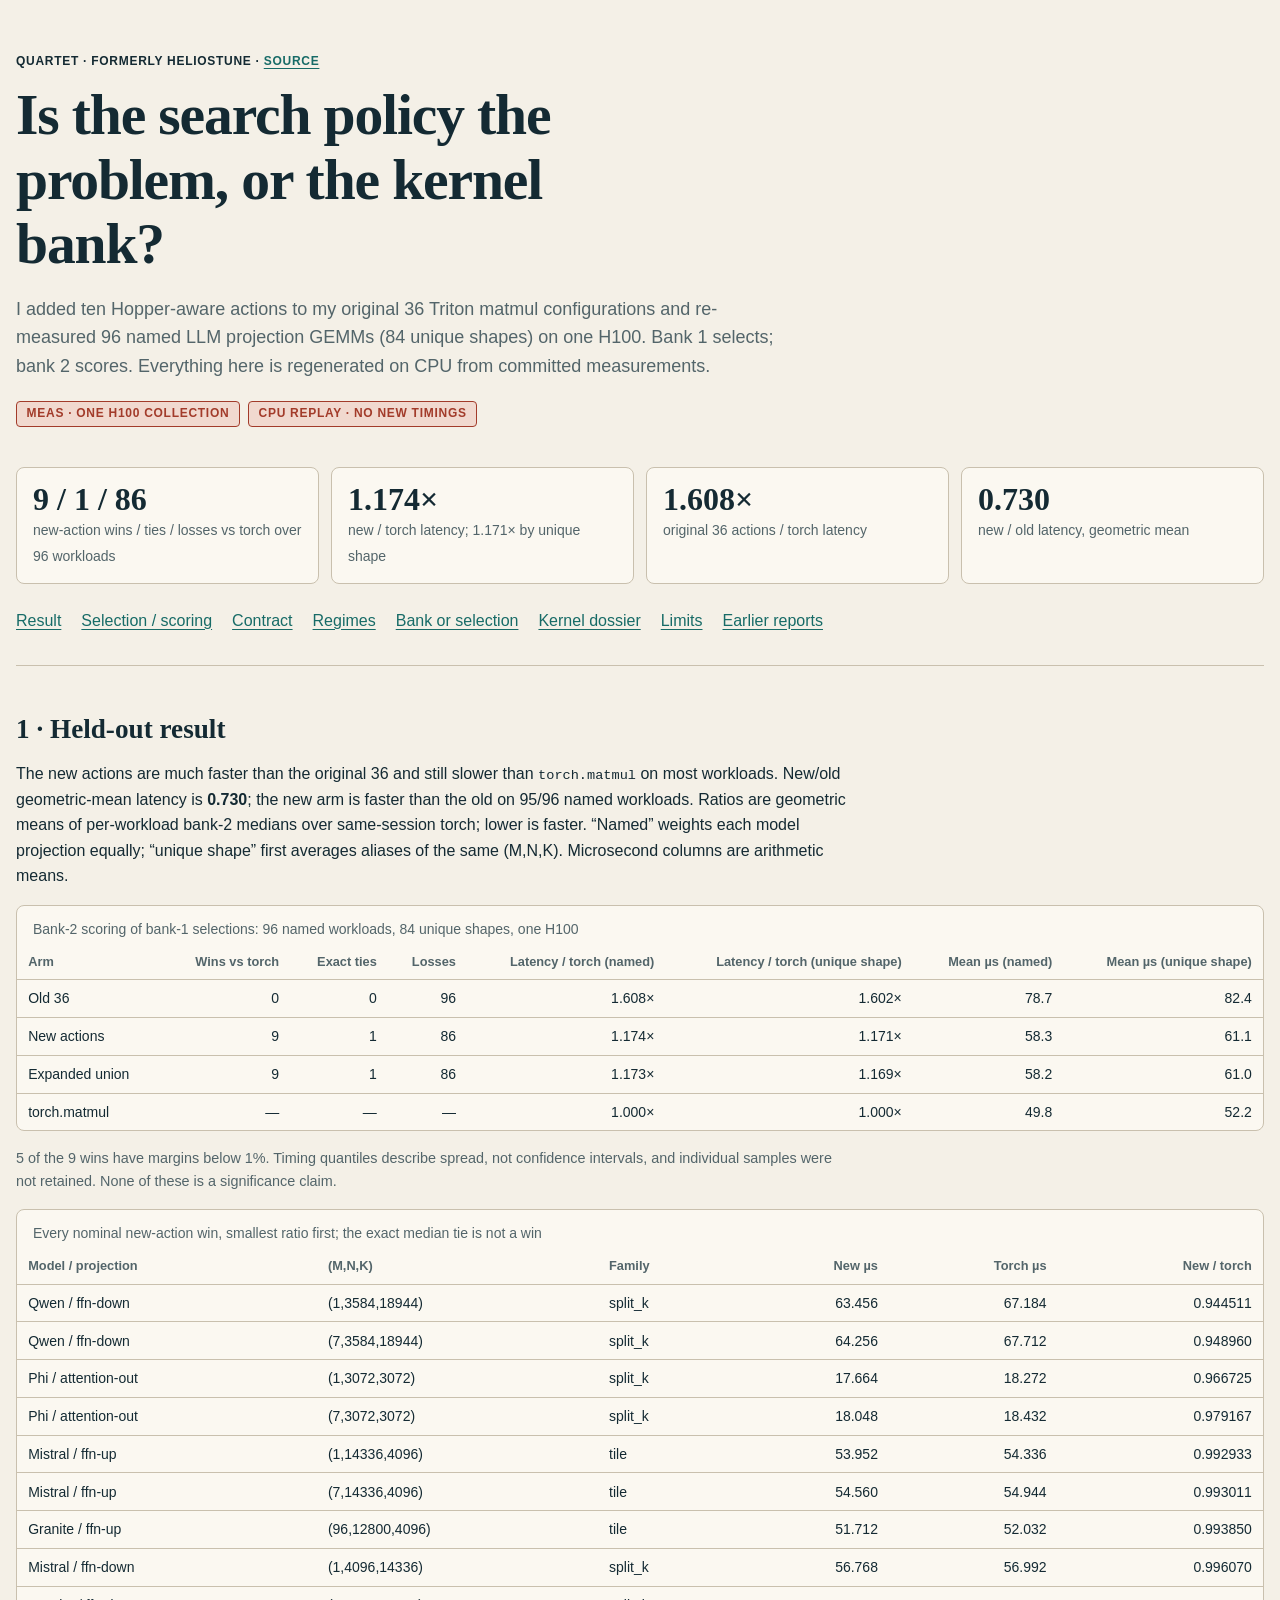
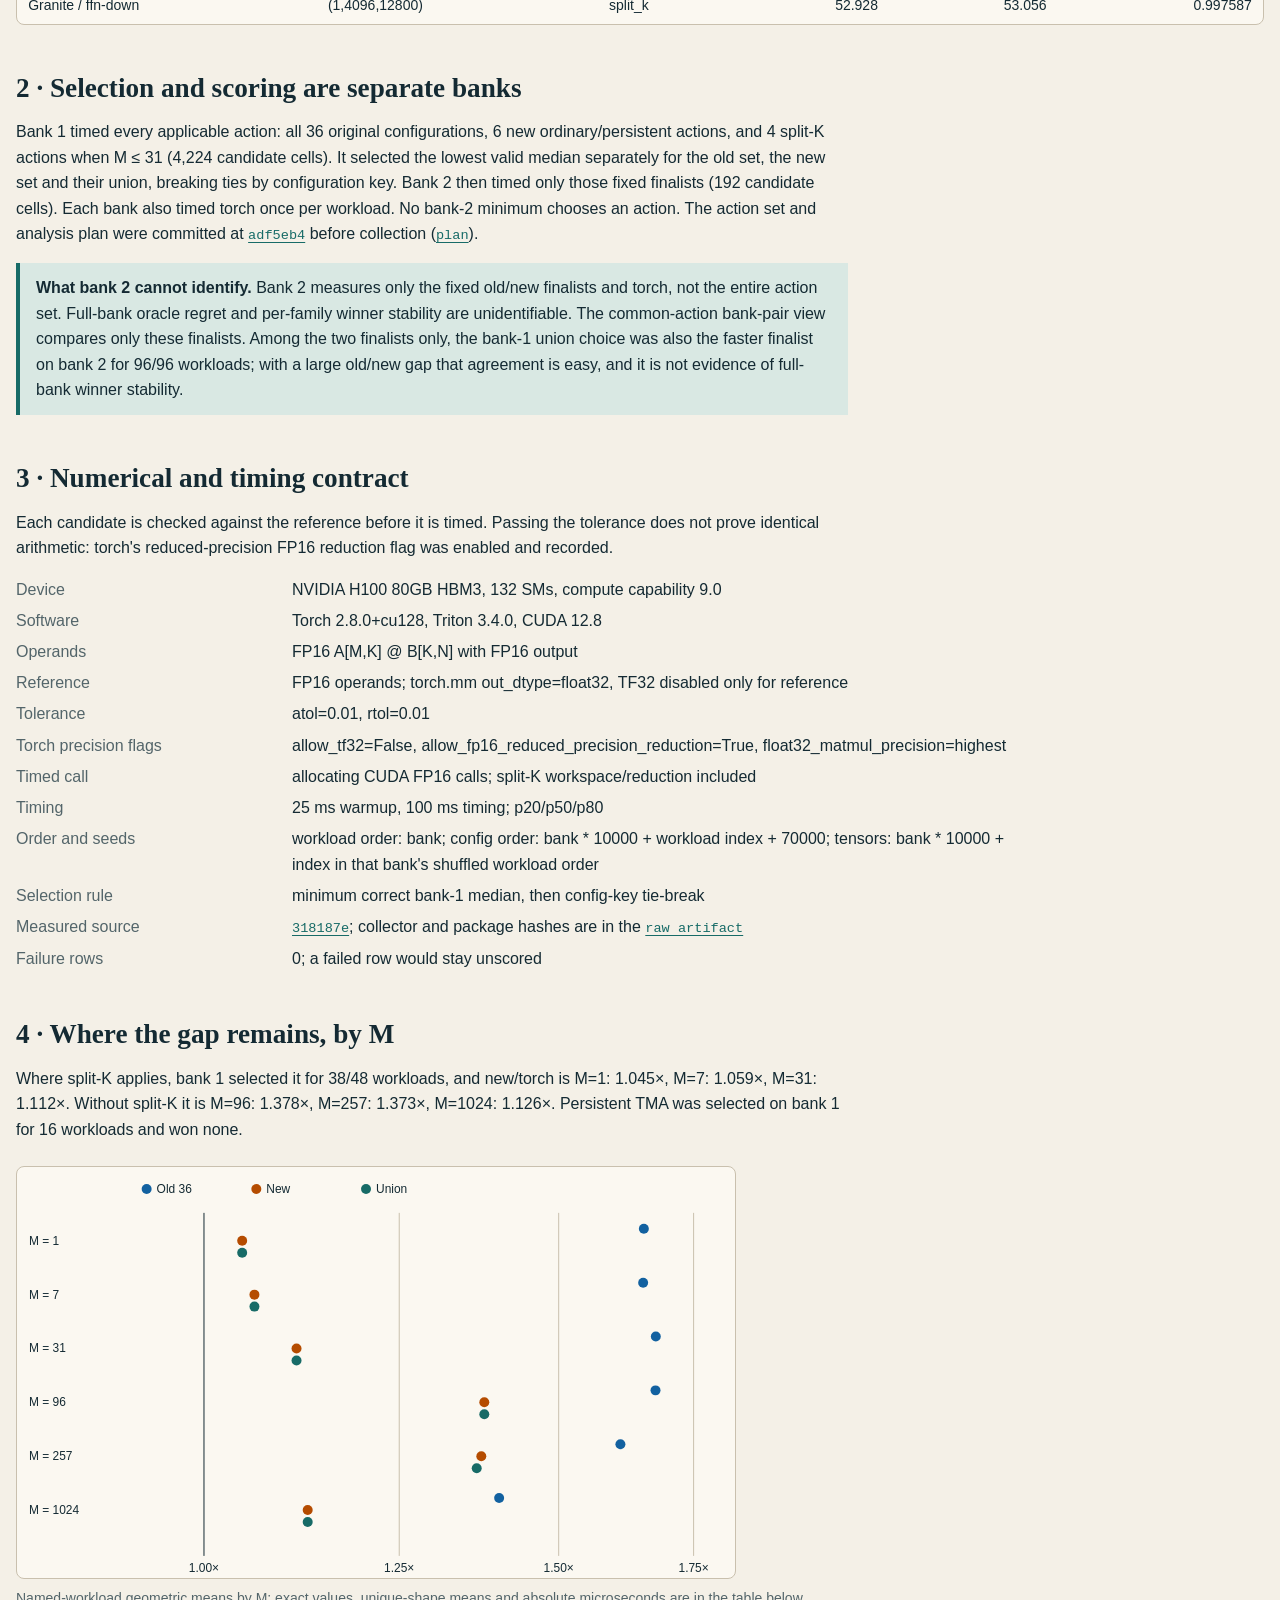
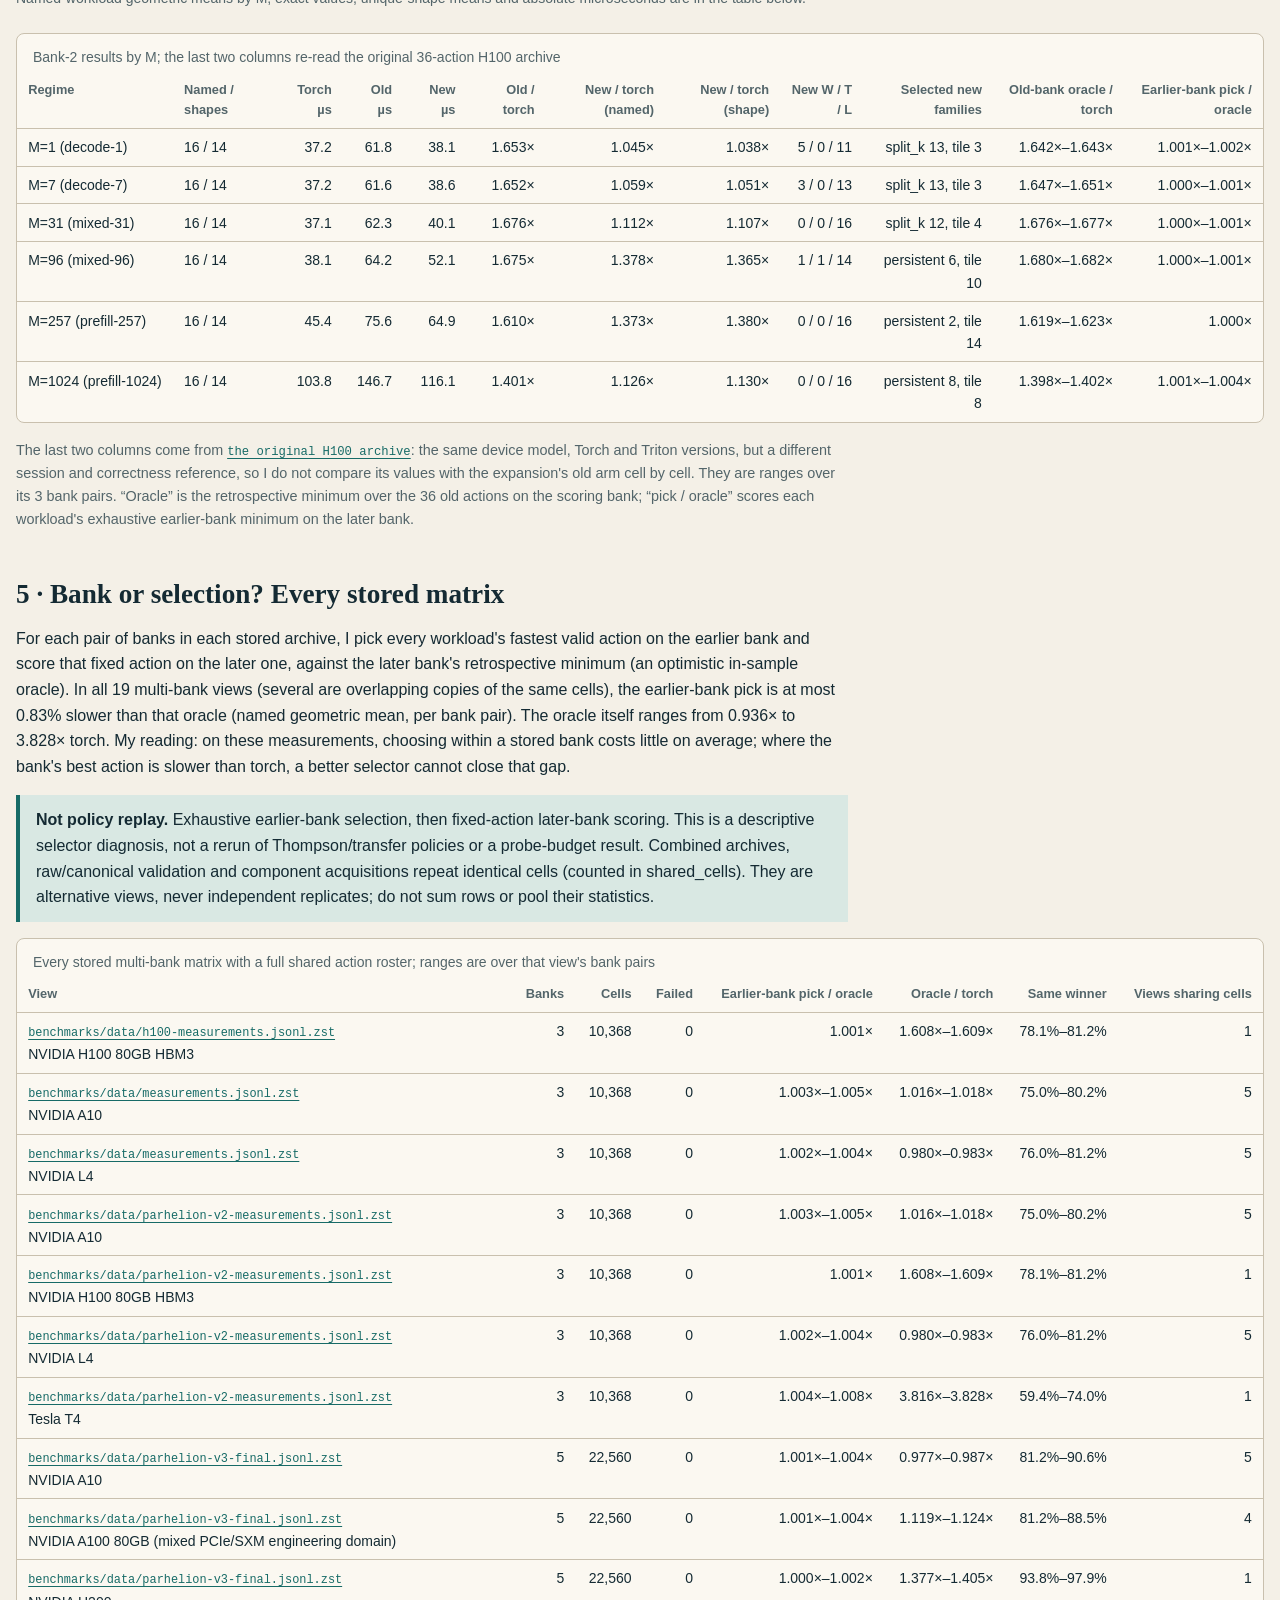
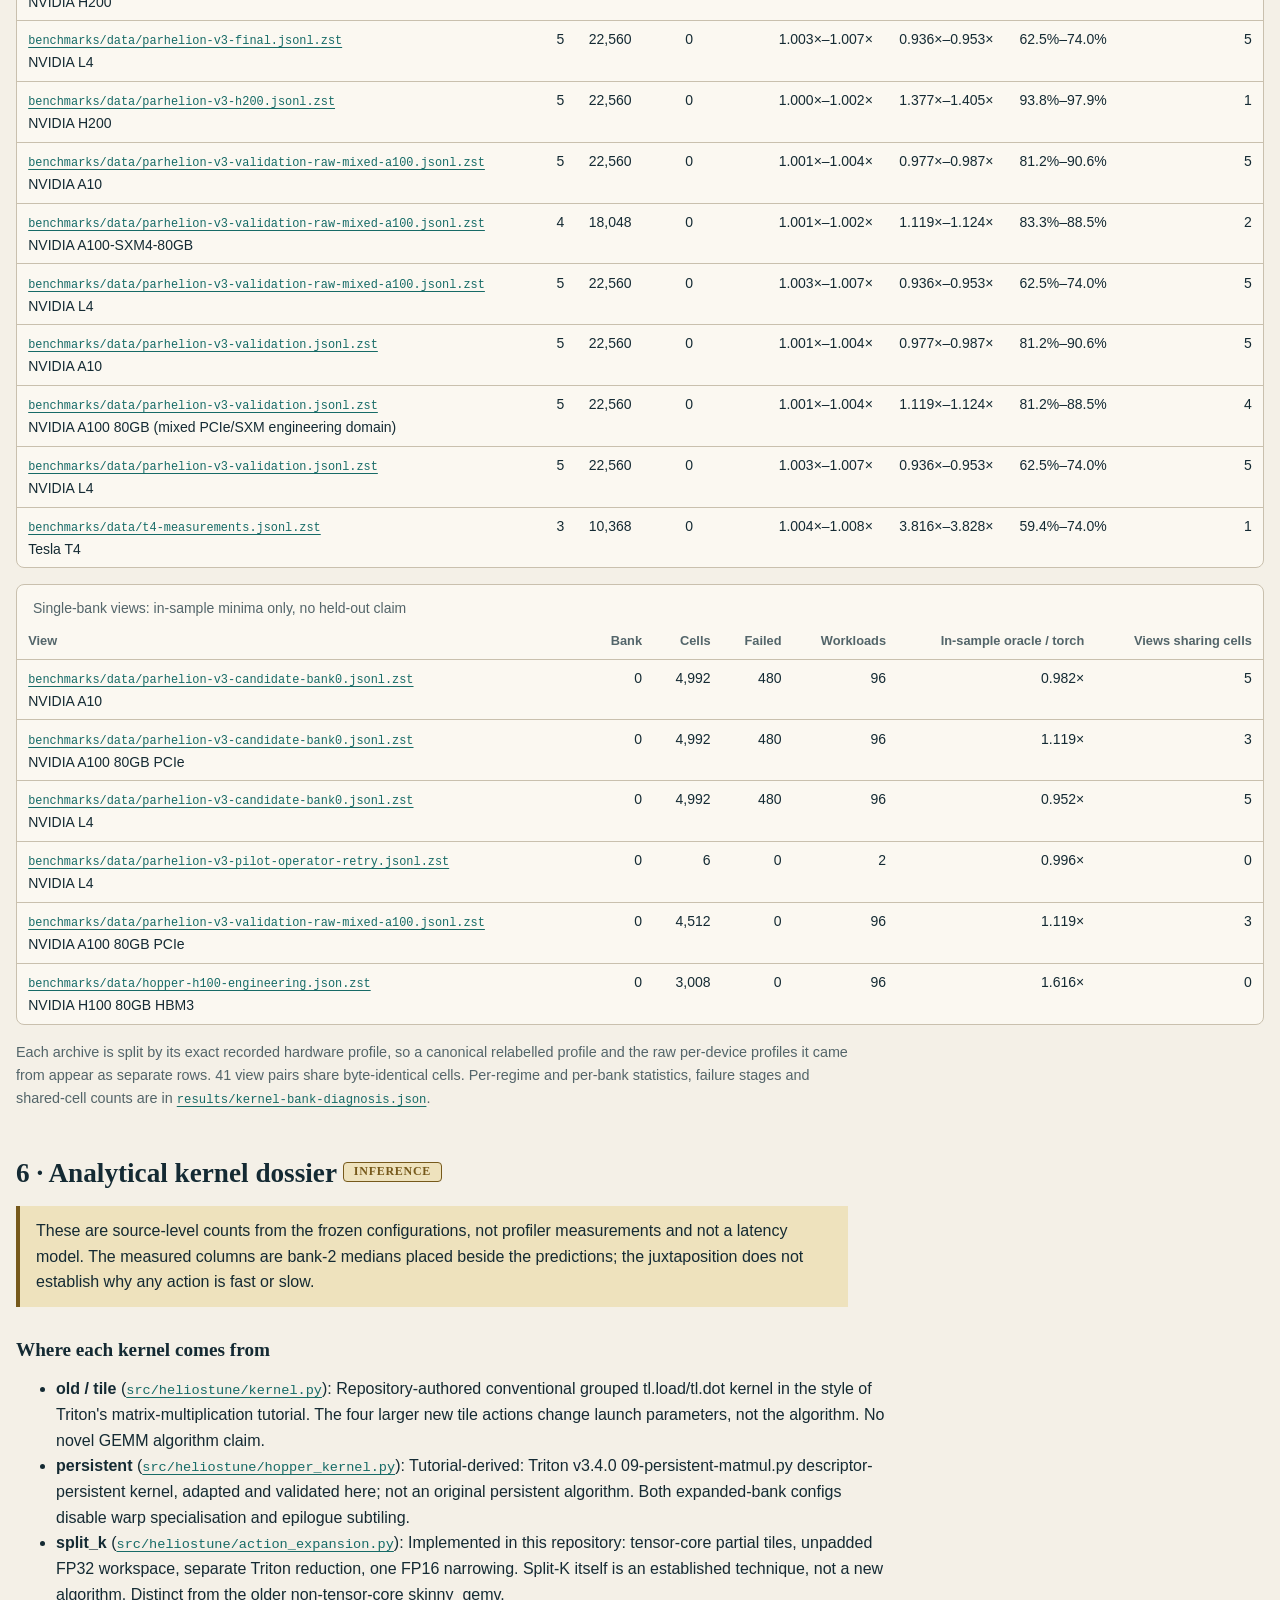
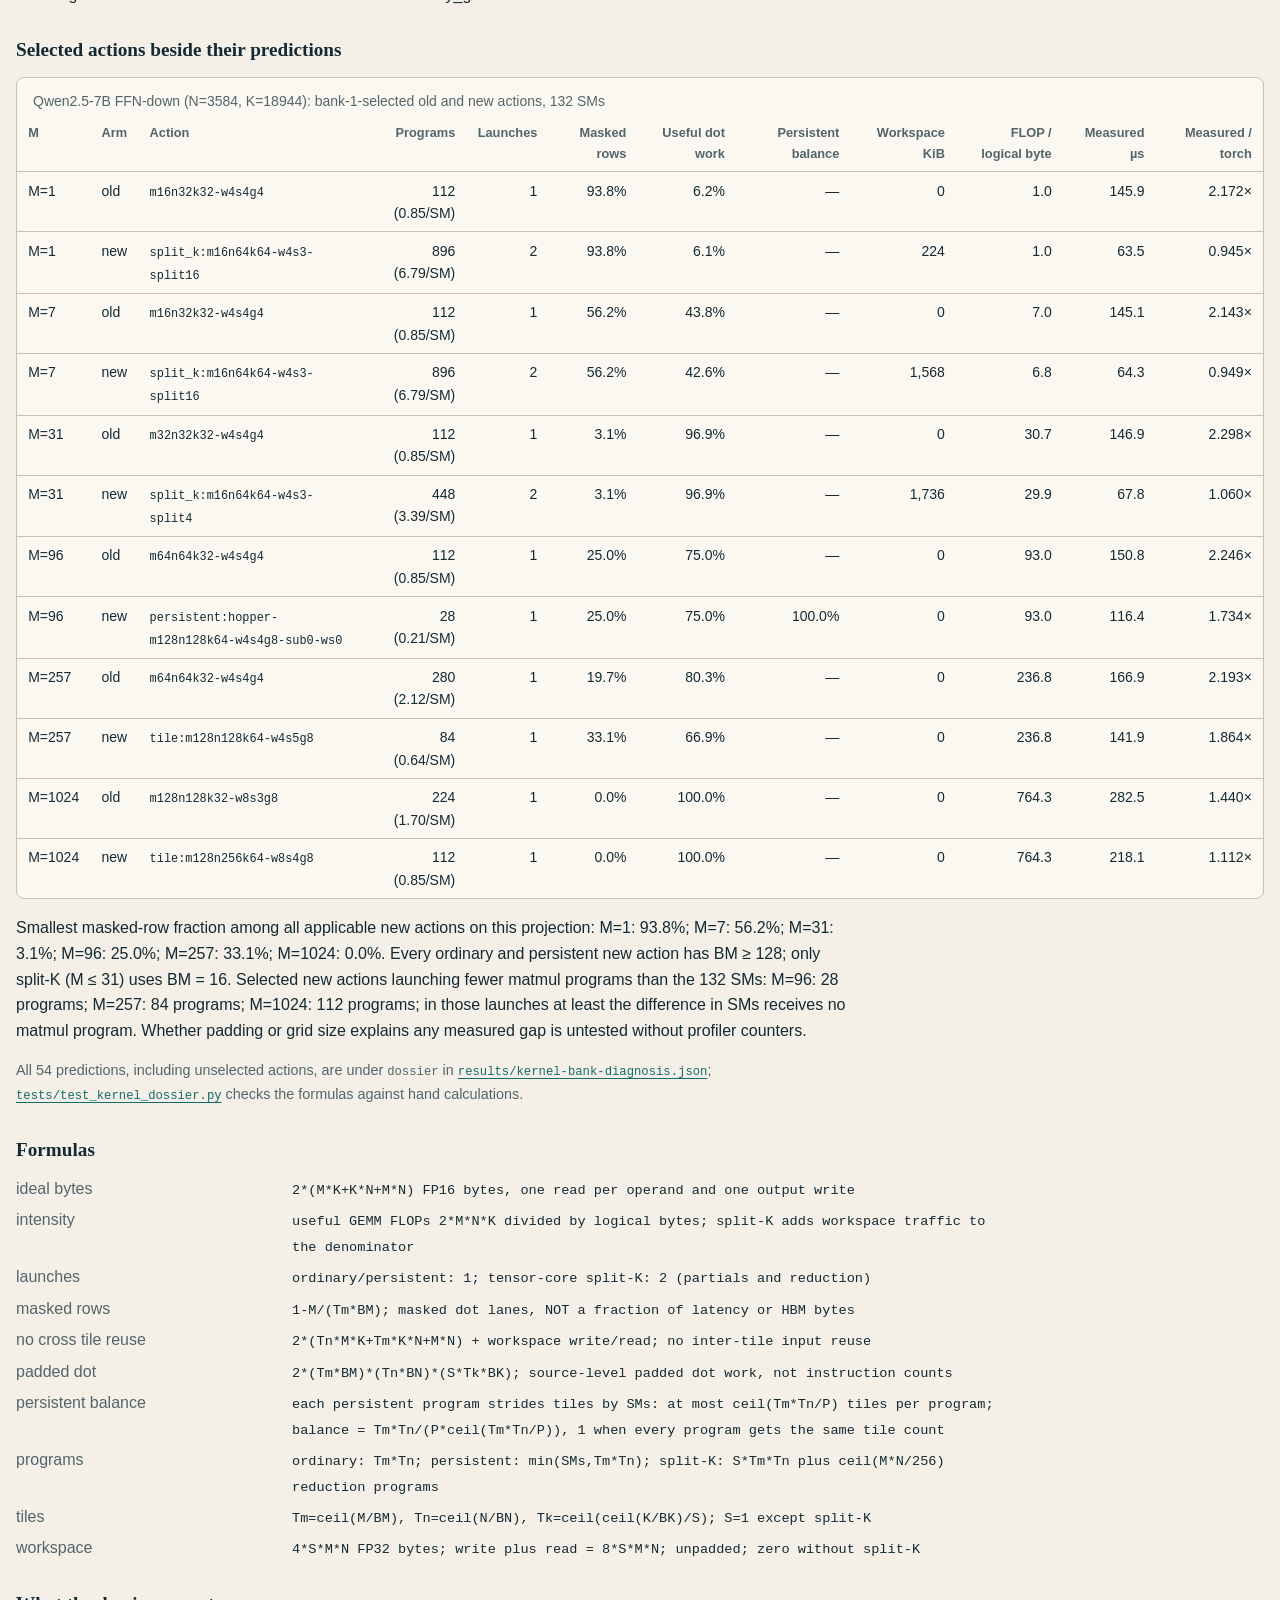
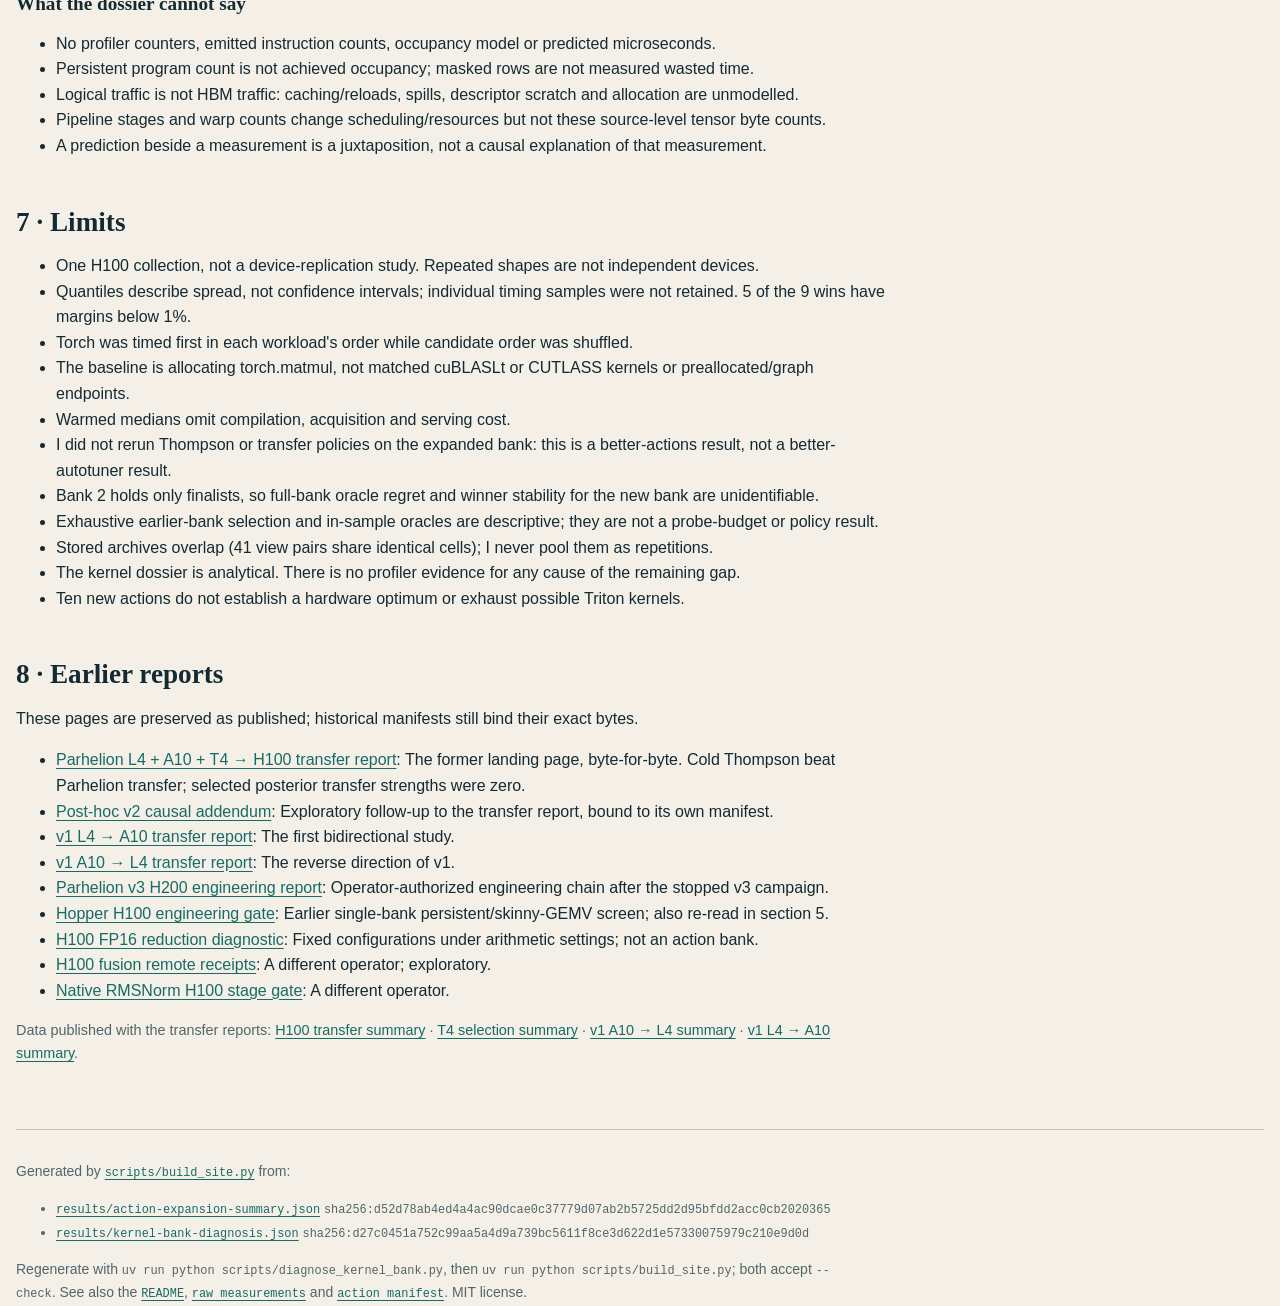
==== commit 51a24b50: "Compare raw bytes in both checks, round stated bounds up and keep the contract list inside phone scr" ====
--- a/site/index.html
+++ b/site/index.html
@@ -45,14 +45,19 @@
 .text { text-align: left; }
 td.text:first-child { white-space: nowrap; }
 tbody tr:last-child td { border-bottom: 0; }
-dl { display: grid; grid-template-columns: minmax(10rem, 16rem) 1fr; gap: 0.35rem 1.25rem; max-width: 62rem; }
+dl { display: grid; grid-template-columns: minmax(0, 16rem) minmax(0, 1fr); gap: 0.35rem 1.25rem; max-width: 62rem; }
 dt { color: var(--muted); }
+dt, dd { min-width: 0; overflow-wrap: anywhere; }
 dd { margin: 0; }
 code { font-family: "SFMono-Regular", Consolas, monospace; font-size: 0.85em; overflow-wrap: anywhere; }
 figure { margin: 1.5rem 0; }
 figcaption { color: var(--muted); font-size: 0.875rem; max-width: 52rem; }
 svg { max-width: 100%; height: auto; background: var(--surface); border: 0.0625rem solid var(--line); border-radius: 0.5rem; }
 footer { margin: 4rem 0 2rem; padding-top: 1rem; border-top: 0.0625rem solid var(--line); color: var(--muted); font-size: 0.875rem; }
+@media (max-width: 40rem) {
+  dl { grid-template-columns: minmax(0, 1fr); gap: 0 0; }
+  dd { margin-bottom: 0.6rem; }
+}
 </style>
 </head>
 <body>
@@ -132,10 +137,10 @@
 <p>For each pair of banks in each stored archive, I pick every workload's fastest valid action on the earlier bank
 and score that fixed action on the later one, against the later bank's retrospective minimum (an optimistic
 in-sample oracle). In all 19 multi-bank views (several are overlapping copies of the same cells), the
-earlier-bank pick is at most 0.8% slower than that oracle (named geometric mean, per bank pair). The oracle
-itself ranges from 0.936× to 3.828× torch. My reading: on these measurements,
-choosing within a stored bank costs little; where the bank's best action is slower than torch, a better selector
-cannot close that gap.</p>
+earlier-bank pick is at most 0.83% slower than that oracle (named geometric mean, per bank
+pair). The oracle itself ranges from 0.936× to 3.828× torch. My reading: on these
+measurements, choosing within a stored bank costs little on average; where the bank's best action is slower than
+torch, a better selector cannot close that gap.</p>
 <p class="callout"><strong>Not policy replay.</strong> Exhaustive earlier-bank selection, then fixed-action later-bank scoring. This is a descriptive selector diagnosis, not a rerun of Thompson/transfer policies or a probe-budget result.
 Combined archives, raw/canonical validation and component acquisitions repeat identical cells (counted in shared_cells). They are alternative views, never independent replicates; do not sum rows or pool their statistics.</p>
 <div class="wrap"><table id="bank-pairs"><caption>Every stored multi-bank matrix with a full shared action roster; ranges are over that view&#x27;s bank pairs</caption><thead><tr><th scope="col" class="text">View</th><th scope="col">Banks</th><th scope="col">Cells</th><th scope="col">Failed</th><th scope="col">Earlier-bank pick / oracle</th><th scope="col">Oracle / torch</th><th scope="col">Same winner</th><th scope="col">Views sharing cells</th></tr></thead><tbody><tr><td class="text"><a href="https://github.com/mottopanikeiku/quartet/blob/main/benchmarks/data/h100-measurements.jsonl.zst"><code>benchmarks/data/h100-measurements.jsonl.zst</code></a><br>NVIDIA H100 80GB HBM3</td><td>3</td><td>10,368</td><td>0</td><td>1.001×</td><td>1.608×–1.609×</td><td>78.1%–81.2%</td><td>1</td></tr><tr><td class="text"><a href="https://github.com/mottopanikeiku/quartet/blob/main/benchmarks/data/measurements.jsonl.zst"><code>benchmarks/data/measurements.jsonl.zst</code></a><br>NVIDIA A10</td><td>3</td><td>10,368</td><td>0</td><td>1.003×–1.005×</td><td>1.016×–1.018×</td><td>75.0%–80.2%</td><td>5</td></tr><tr><td class="text"><a href="https://github.com/mottopanikeiku/quartet/blob/main/benchmarks/data/measurements.jsonl.zst"><code>benchmarks/data/measurements.jsonl.zst</code></a><br>NVIDIA L4</td><td>3</td><td>10,368</td><td>0</td><td>1.002×–1.004×</td><td>0.980×–0.983×</td><td>76.0%–81.2%</td><td>5</td></tr><tr><td class="text"><a href="https://github.com/mottopanikeiku/quartet/blob/main/benchmarks/data/parhelion-v2-measurements.jsonl.zst"><code>benchmarks/data/parhelion-v2-measurements.jsonl.zst</code></a><br>NVIDIA A10</td><td>3</td><td>10,368</td><td>0</td><td>1.003×–1.005×</td><td>1.016×–1.018×</td><td>75.0%–80.2%</td><td>5</td></tr><tr><td class="text"><a href="https://github.com/mottopanikeiku/quartet/blob/main/benchmarks/data/parhelion-v2-measurements.jsonl.zst"><code>benchmarks/data/parhelion-v2-measurements.jsonl.zst</code></a><br>NVIDIA H100 80GB HBM3</td><td>3</td><td>10,368</td><td>0</td><td>1.001×</td><td>1.608×–1.609×</td><td>78.1%–81.2%</td><td>1</td></tr><tr><td class="text"><a href="https://github.com/mottopanikeiku/quartet/blob/main/benchmarks/data/parhelion-v2-measurements.jsonl.zst"><code>benchmarks/data/parhelion-v2-measurements.jsonl.zst</code></a><br>NVIDIA L4</td><td>3</td><td>10,368</td><td>0</td><td>1.002×–1.004×</td><td>0.980×–0.983×</td><td>76.0%–81.2%</td><td>5</td></tr><tr><td class="text"><a href="https://github.com/mottopanikeiku/quartet/blob/main/benchmarks/data/parhelion-v2-measurements.jsonl.zst"><code>benchmarks/data/parhelion-v2-measurements.jsonl.zst</code></a><br>Tesla T4</td><td>3</td><td>10,368</td><td>0</td><td>1.004×–1.008×</td><td>3.816×–3.828×</td><td>59.4%–74.0%</td><td>1</td></tr><tr><td class="text"><a href="https://github.com/mottopanikeiku/quartet/blob/main/benchmarks/data/parhelion-v3-final.jsonl.zst"><code>benchmarks/data/parhelion-v3-final.jsonl.zst</code></a><br>NVIDIA A10</td><td>5</td><td>22,560</td><td>0</td><td>1.001×–1.004×</td><td>0.977×–0.987×</td><td>81.2%–90.6%</td><td>5</td></tr><tr><td class="text"><a href="https://github.com/mottopanikeiku/quartet/blob/main/benchmarks/data/parhelion-v3-final.jsonl.zst"><code>benchmarks/data/parhelion-v3-final.jsonl.zst</code></a><br>NVIDIA A100 80GB (mixed PCIe/SXM engineering domain)</td><td>5</td><td>22,560</td><td>0</td><td>1.001×–1.004×</td><td>1.119×–1.124×</td><td>81.2%–88.5%</td><td>4</td></tr><tr><td class="text"><a href="https://github.com/mottopanikeiku/quartet/blob/main/benchmarks/data/parhelion-v3-final.jsonl.zst"><code>benchmarks/data/parhelion-v3-final.jsonl.zst</code></a><br>NVIDIA H200</td><td>5</td><td>22,560</td><td>0</td><td>1.000×–1.002×</td><td>1.377×–1.405×</td><td>93.8%–97.9%</td><td>1</td></tr><tr><td class="text"><a href="https://github.com/mottopanikeiku/quartet/blob/main/benchmarks/data/parhelion-v3-final.jsonl.zst"><code>benchmarks/data/parhelion-v3-final.jsonl.zst</code></a><br>NVIDIA L4</td><td>5</td><td>22,560</td><td>0</td><td>1.003×–1.007×</td><td>0.936×–0.953×</td><td>62.5%–74.0%</td><td>5</td></tr><tr><td class="text"><a href="https://github.com/mottopanikeiku/quartet/blob/main/benchmarks/data/parhelion-v3-h200.jsonl.zst"><code>benchmarks/data/parhelion-v3-h200.jsonl.zst</code></a><br>NVIDIA H200</td><td>5</td><td>22,560</td><td>0</td><td>1.000×–1.002×</td><td>1.377×–1.405×</td><td>93.8%–97.9%</td><td>1</td></tr><tr><td class="text"><a href="https://github.com/mottopanikeiku/quartet/blob/main/benchmarks/data/parhelion-v3-validation-raw-mixed-a100.jsonl.zst"><code>benchmarks/data/parhelion-v3-validation-raw-mixed-a100.jsonl.zst</code></a><br>NVIDIA A10</td><td>5</td><td>22,560</td><td>0</td><td>1.001×–1.004×</td><td>0.977×–0.987×</td><td>81.2%–90.6%</td><td>5</td></tr><tr><td class="text"><a href="https://github.com/mottopanikeiku/quartet/blob/main/benchmarks/data/parhelion-v3-validation-raw-mixed-a100.jsonl.zst"><code>benchmarks/data/parhelion-v3-validation-raw-mixed-a100.jsonl.zst</code></a><br>NVIDIA A100-SXM4-80GB</td><td>4</td><td>18,048</td><td>0</td><td>1.001×–1.002×</td><td>1.119×–1.124×</td><td>83.3%–88.5%</td><td>2</td></tr><tr><td class="text"><a href="https://github.com/mottopanikeiku/quartet/blob/main/benchmarks/data/parhelion-v3-validation-raw-mixed-a100.jsonl.zst"><code>benchmarks/data/parhelion-v3-validation-raw-mixed-a100.jsonl.zst</code></a><br>NVIDIA L4</td><td>5</td><td>22,560</td><td>0</td><td>1.003×–1.007×</td><td>0.936×–0.953×</td><td>62.5%–74.0%</td><td>5</td></tr><tr><td class="text"><a href="https://github.com/mottopanikeiku/quartet/blob/main/benchmarks/data/parhelion-v3-validation.jsonl.zst"><code>benchmarks/data/parhelion-v3-validation.jsonl.zst</code></a><br>NVIDIA A10</td><td>5</td><td>22,560</td><td>0</td><td>1.001×–1.004×</td><td>0.977×–0.987×</td><td>81.2%–90.6%</td><td>5</td></tr><tr><td class="text"><a href="https://github.com/mottopanikeiku/quartet/blob/main/benchmarks/data/parhelion-v3-validation.jsonl.zst"><code>benchmarks/data/parhelion-v3-validation.jsonl.zst</code></a><br>NVIDIA A100 80GB (mixed PCIe/SXM engineering domain)</td><td>5</td><td>22,560</td><td>0</td><td>1.001×–1.004×</td><td>1.119×–1.124×</td><td>81.2%–88.5%</td><td>4</td></tr><tr><td class="text"><a href="https://github.com/mottopanikeiku/quartet/blob/main/benchmarks/data/parhelion-v3-validation.jsonl.zst"><code>benchmarks/data/parhelion-v3-validation.jsonl.zst</code></a><br>NVIDIA L4</td><td>5</td><td>22,560</td><td>0</td><td>1.003×–1.007×</td><td>0.936×–0.953×</td><td>62.5%–74.0%</td><td>5</td></tr><tr><td class="text"><a href="https://github.com/mottopanikeiku/quartet/blob/main/benchmarks/data/t4-measurements.jsonl.zst"><code>benchmarks/data/t4-measurements.jsonl.zst</code></a><br>Tesla T4</td><td>3</td><td>10,368</td><td>0</td><td>1.004×–1.008×</td><td>3.816×–3.828×</td><td>59.4%–74.0%</td><td>1</td></tr></tbody></table></div>
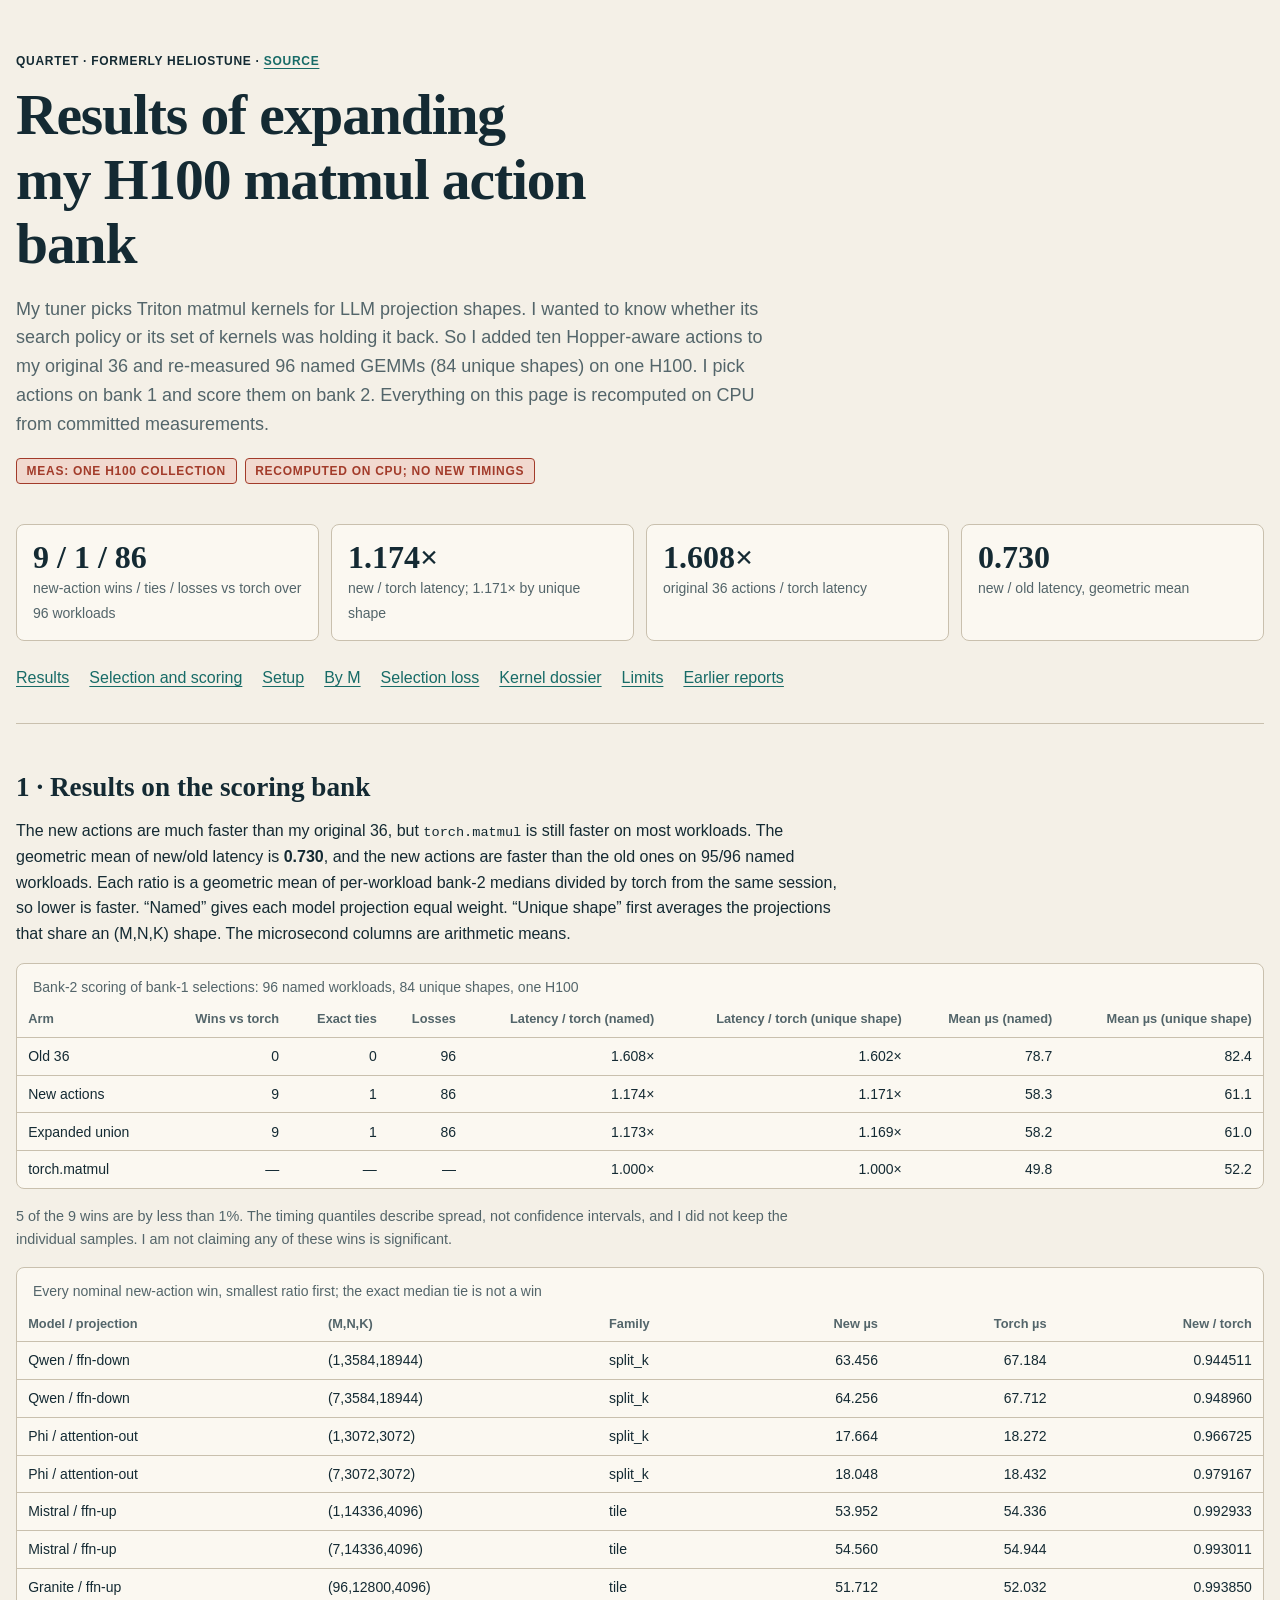
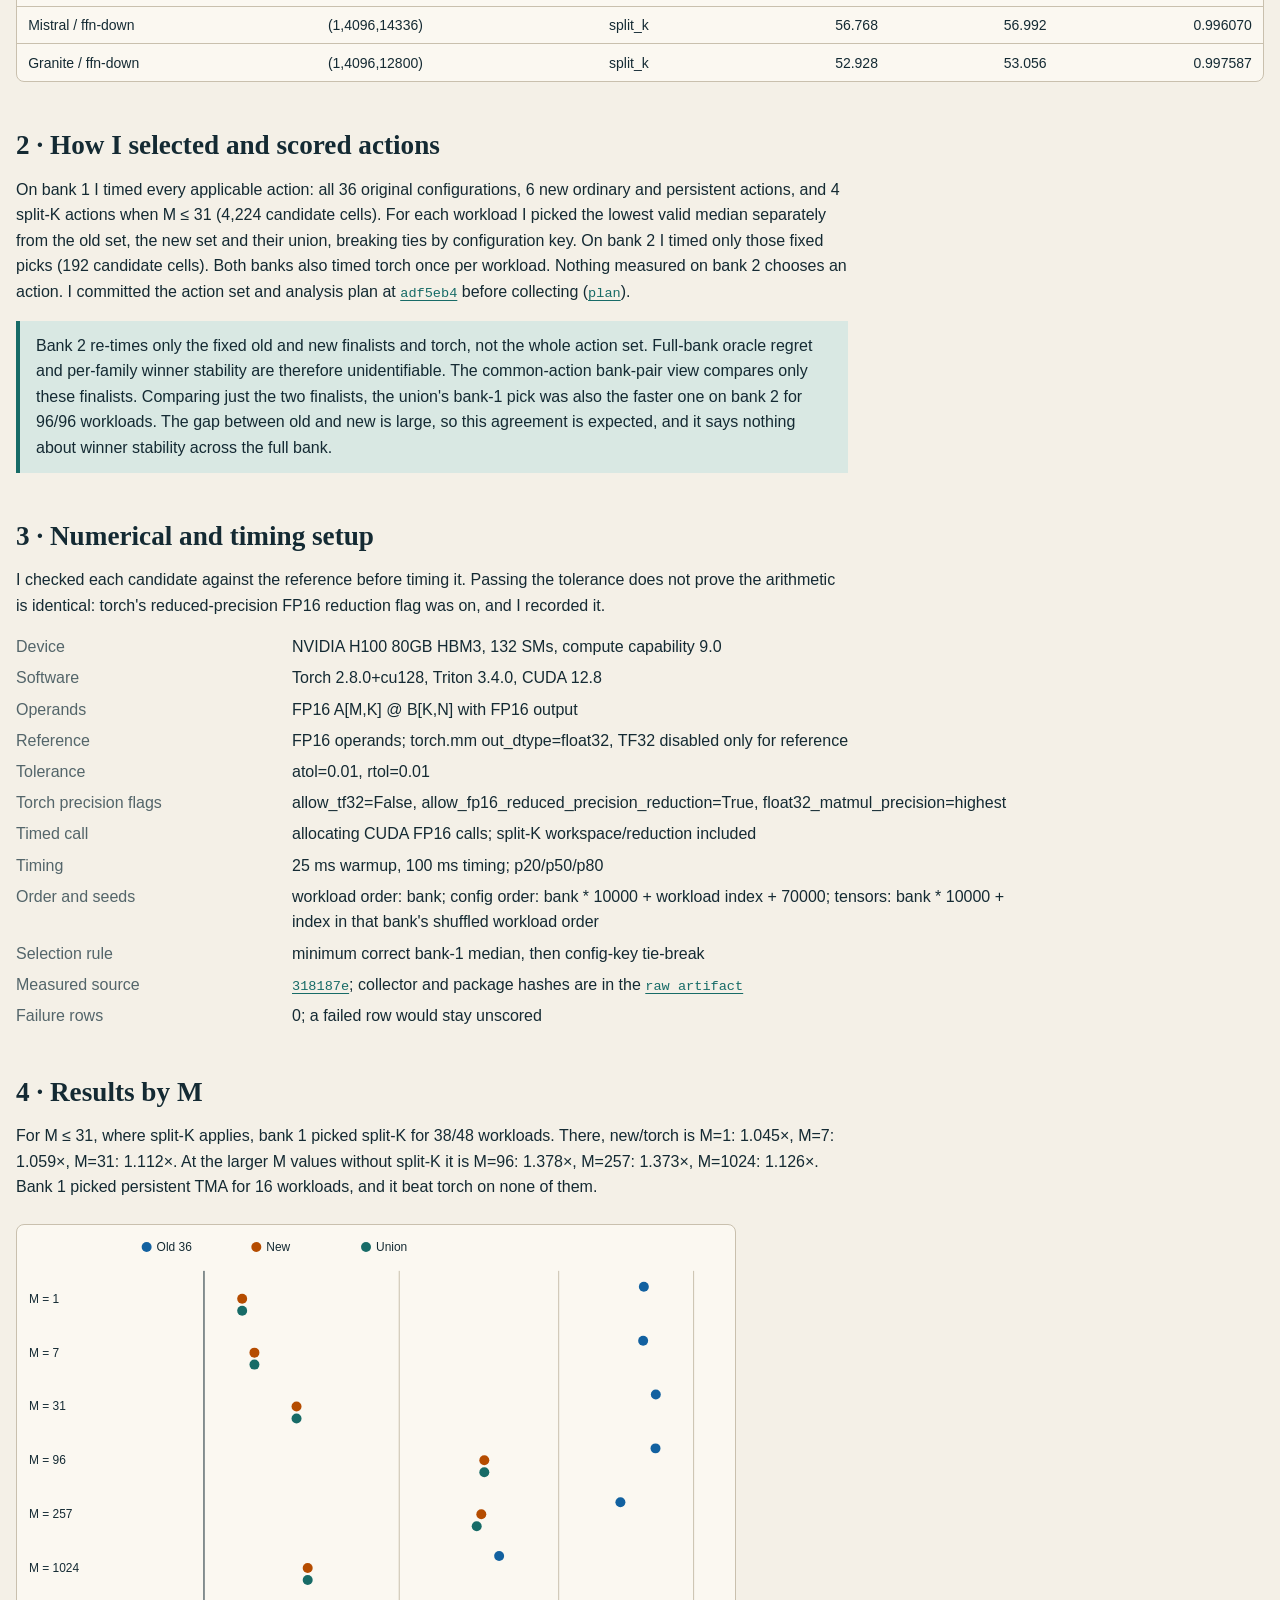
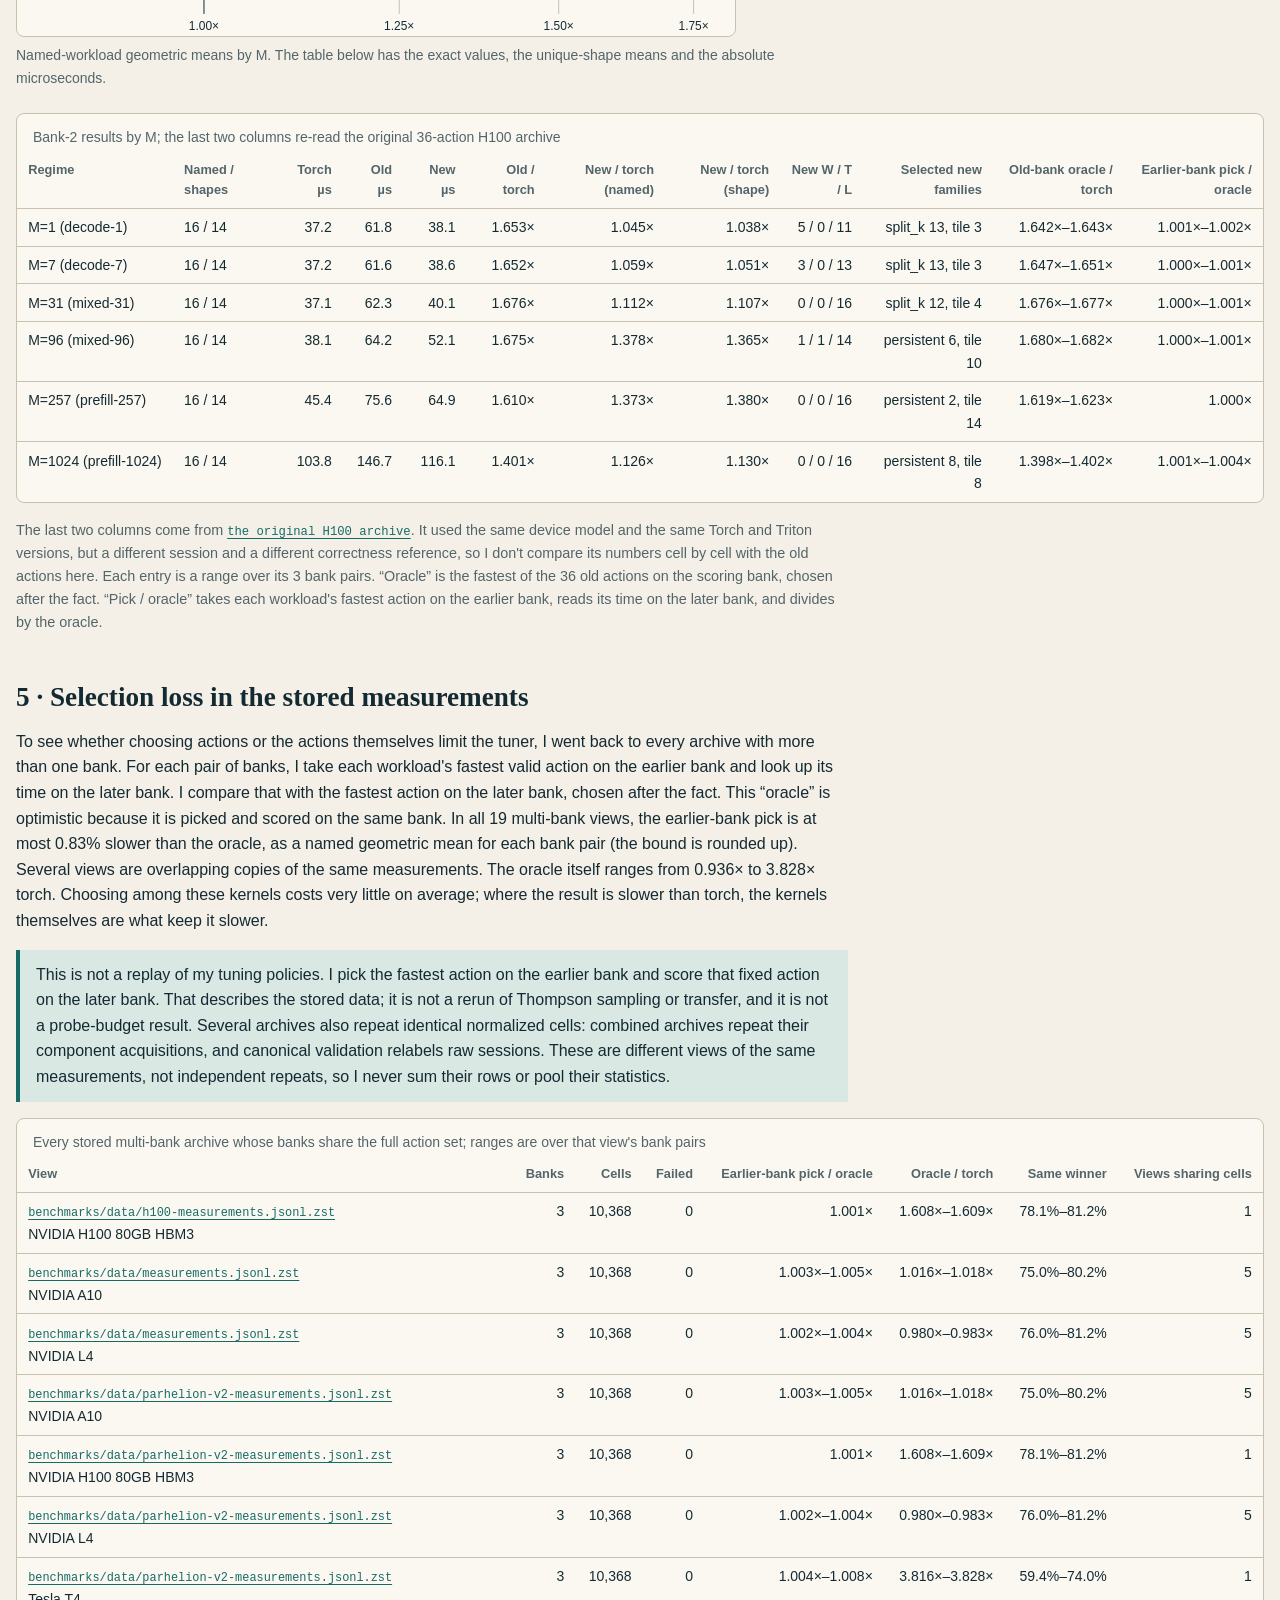
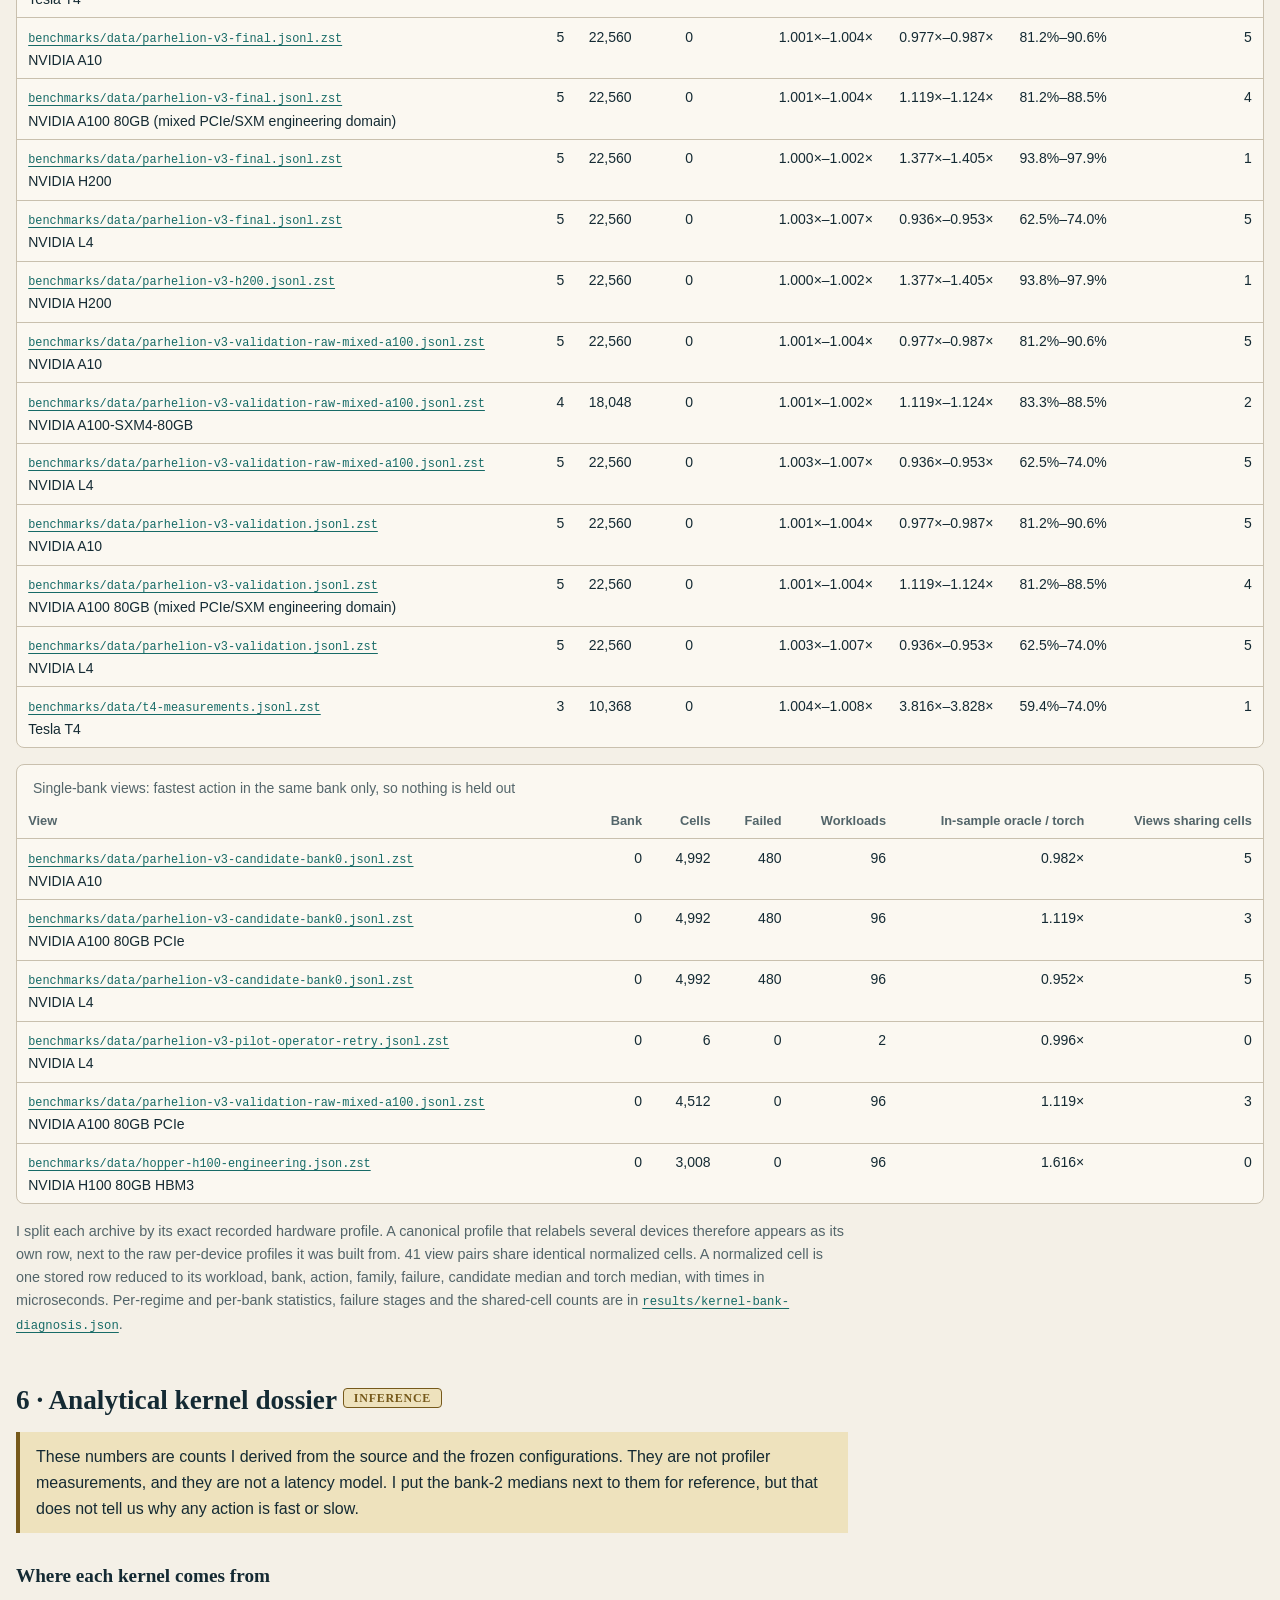
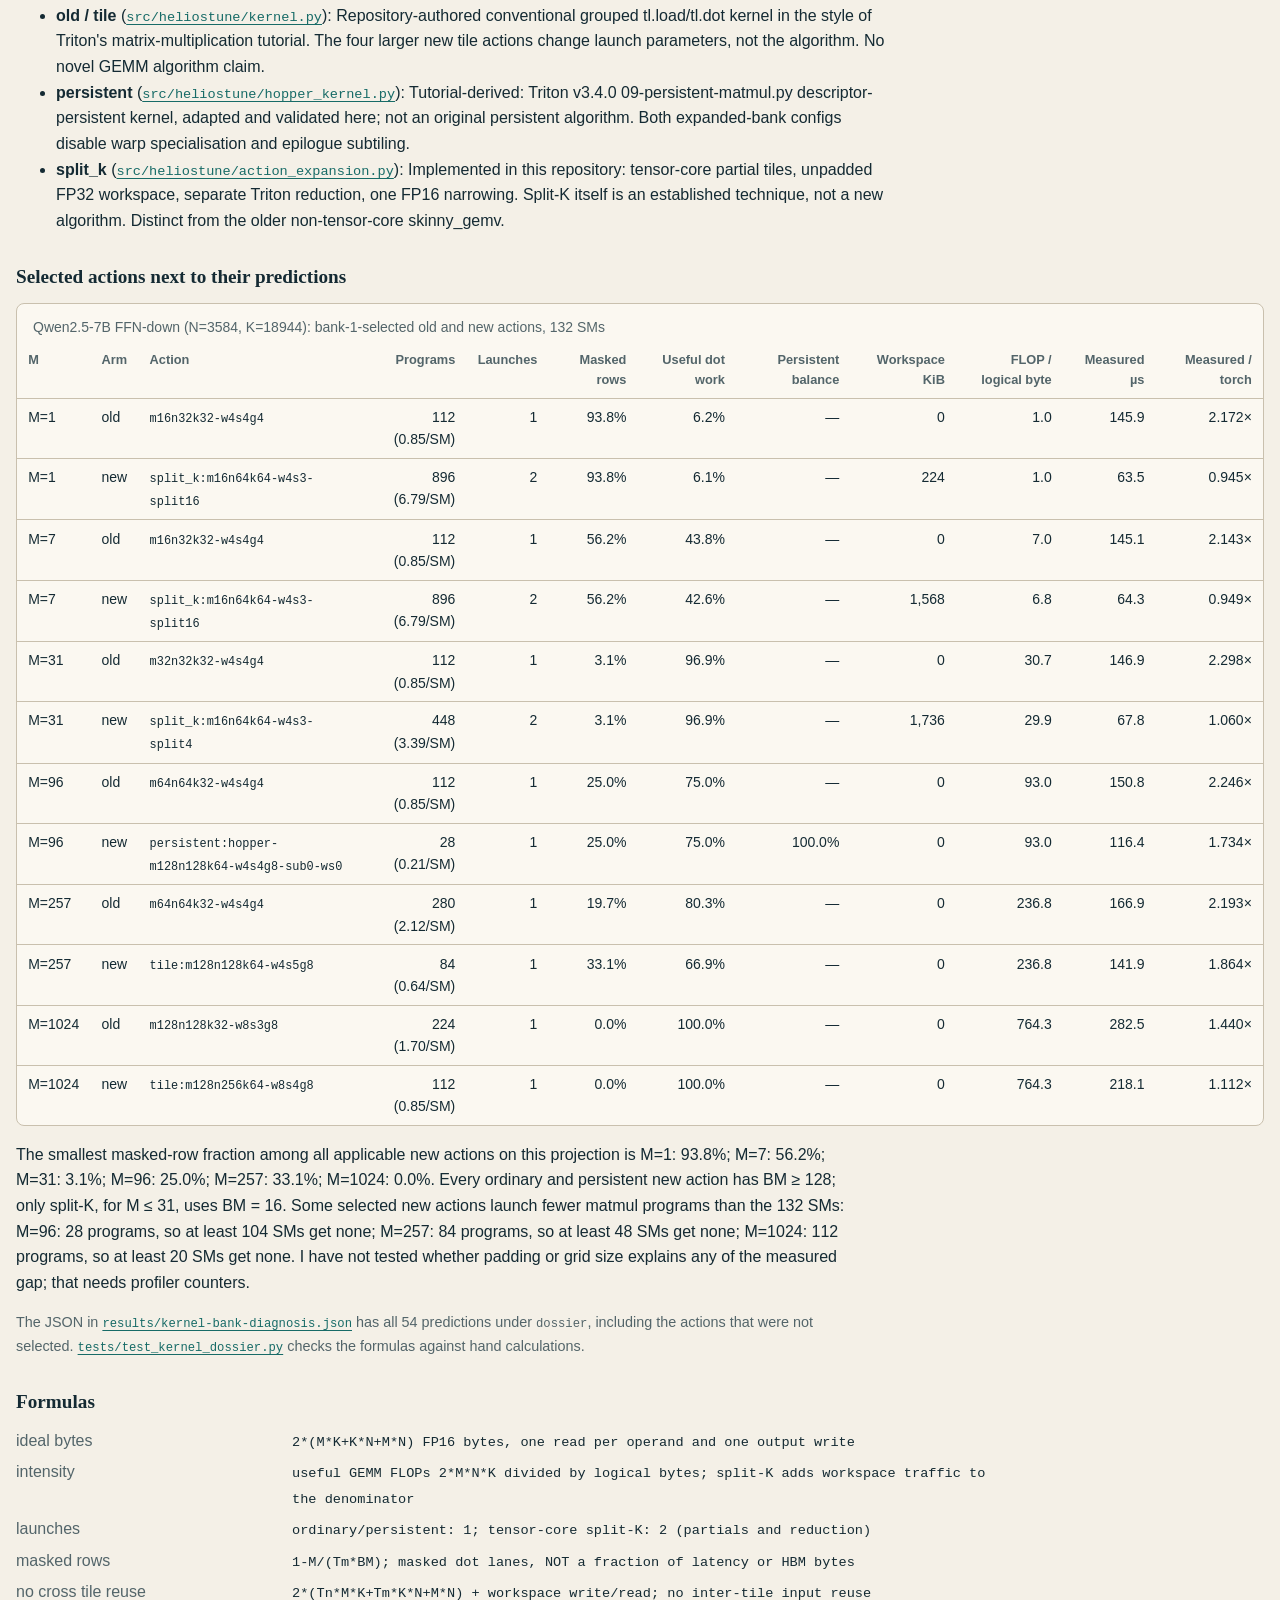
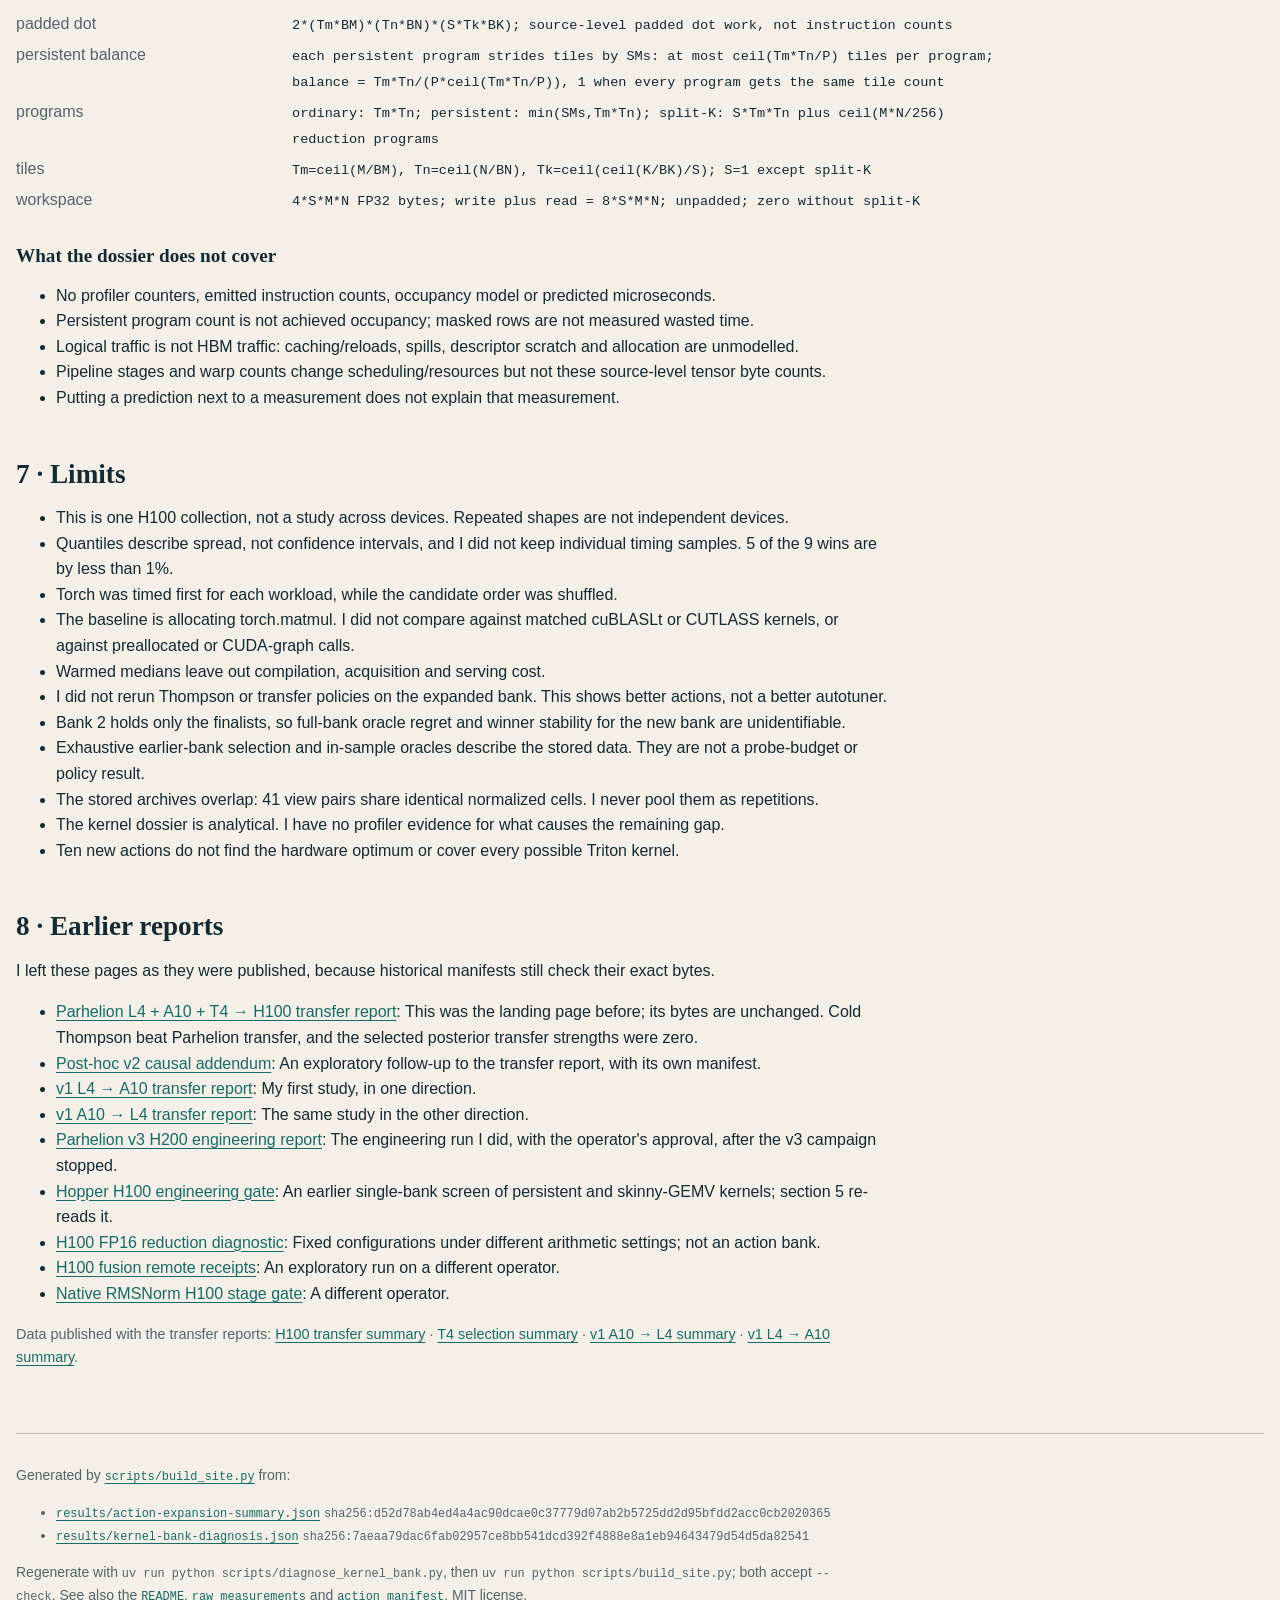
==== commit aeec009b: "Rewrite the page and README text plainly and call shared cells normalized, not byte-identical" ====
--- a/site/index.html
+++ b/site/index.html
@@ -65,129 +65,140 @@
 <div class="page">
 <header>
 <p class="eyebrow">quartet · formerly HeliosTune · <a href="https://github.com/mottopanikeiku/quartet">source</a></p>
-<h1>Is the search policy the problem, or the kernel bank?</h1>
-<p class="lede">I added ten Hopper-aware actions to my original 36 Triton matmul configurations and re-measured
-96 named LLM projection GEMMs (84 unique shapes) on one
-H100. Bank 1 selects; bank 2 scores. Everything here is regenerated on CPU from committed measurements.</p>
-<p><span class="badge">MEAS · one H100 collection</span><span class="badge">CPU replay · no new timings</span></p>
+<h1>Results of expanding my H100 matmul action bank</h1>
+<p class="lede">My tuner picks Triton matmul kernels for LLM projection shapes. I wanted to know whether its search
+policy or its set of kernels was holding it back. So I added ten Hopper-aware actions to my original 36 and
+re-measured 96 named GEMMs (84 unique shapes) on one H100.
+I pick actions on bank 1 and score them on bank 2. Everything on this page is recomputed on CPU from committed
+measurements.</p>
+<p><span class="badge">MEAS: one H100 collection</span><span class="badge">Recomputed on CPU; no new timings</span></p>
 <div class="strip"><div><strong>9 / 1 / 86</strong><span>new-action wins / ties / losses vs torch over 96 workloads</span></div><div><strong>1.174×</strong><span>new / torch latency; 1.171× by unique shape</span></div><div><strong>1.608×</strong><span>original 36 actions / torch latency</span></div><div><strong>0.730</strong><span>new / old latency, geometric mean</span></div></div>
 <nav aria-label="Sections"><ul>
-<li><a href="#result">Result</a></li><li><a href="#split">Selection / scoring</a></li>
-<li><a href="#contract">Contract</a></li><li><a href="#regimes">Regimes</a></li>
-<li><a href="#bank">Bank or selection</a></li><li><a href="#dossier">Kernel dossier</a></li>
+<li><a href="#result">Results</a></li><li><a href="#split">Selection and scoring</a></li>
+<li><a href="#contract">Setup</a></li><li><a href="#regimes">By M</a></li>
+<li><a href="#bank">Selection loss</a></li><li><a href="#dossier">Kernel dossier</a></li>
 <li><a href="#limits">Limits</a></li><li><a href="#archive">Earlier reports</a></li>
 </ul></nav>
 </header>
 <main id="main">
 
 <section id="result" aria-labelledby="result-title">
-<h2 id="result-title">1 · Held-out result</h2>
-<p>The new actions are much faster than the original 36 and still slower than <code>torch.matmul</code> on most
-workloads. New/old geometric-mean latency is <strong>0.730</strong>; the new arm
-is faster than the old on 95/96 named workloads.
-Ratios are geometric means of per-workload bank-2 medians over same-session torch; lower is faster.
-“Named” weights each model projection equally; “unique shape” first averages aliases of the same (M,N,K).
-Microsecond columns are arithmetic means.</p>
+<h2 id="result-title">1 · Results on the scoring bank</h2>
+<p>The new actions are much faster than my original 36, but <code>torch.matmul</code> is still faster on most
+workloads. The geometric mean of new/old latency is <strong>0.730</strong>, and
+the new actions are faster than the old ones on 95/96 named
+workloads. Each ratio is a geometric mean of per-workload bank-2 medians divided by torch from the same session, so
+lower is faster. “Named” gives each model projection equal weight. “Unique shape” first averages the projections that
+share an (M,N,K) shape. The microsecond columns are arithmetic means.</p>
 <div class="wrap"><table id="headline"><caption>Bank-2 scoring of bank-1 selections: 96 named workloads, 84 unique shapes, one H100</caption><thead><tr><th scope="col" class="text">Arm</th><th scope="col">Wins vs torch</th><th scope="col">Exact ties</th><th scope="col">Losses</th><th scope="col">Latency / torch (named)</th><th scope="col">Latency / torch (unique shape)</th><th scope="col">Mean µs (named)</th><th scope="col">Mean µs (unique shape)</th></tr></thead><tbody><tr><td class="text">Old 36</td><td>0</td><td>0</td><td>96</td><td>1.608×</td><td>1.602×</td><td>78.7</td><td>82.4</td></tr><tr><td class="text">New actions</td><td>9</td><td>1</td><td>86</td><td>1.174×</td><td>1.171×</td><td>58.3</td><td>61.1</td></tr><tr><td class="text">Expanded union</td><td>9</td><td>1</td><td>86</td><td>1.173×</td><td>1.169×</td><td>58.2</td><td>61.0</td></tr><tr><td class="text">torch.matmul</td><td>—</td><td>—</td><td>—</td><td>1.000×</td><td>1.000×</td><td>49.8</td><td>52.2</td></tr></tbody></table></div>
-<p class="note">5 of the 9 wins have margins below 1%. Timing quantiles describe spread, not
-confidence intervals, and individual samples were not retained. None of these is a significance claim.</p>
+<p class="note">5 of the 9 wins are by less than 1%. The timing quantiles describe spread, not
+confidence intervals, and I did not keep the individual samples. I am not claiming any of these wins is
+significant.</p>
 <div class="wrap"><table id="wins"><caption>Every nominal new-action win, smallest ratio first; the exact median tie is not a win</caption><thead><tr><th scope="col" class="text">Model / projection</th><th scope="col" class="text">(M,N,K)</th><th scope="col" class="text">Family</th><th scope="col">New µs</th><th scope="col">Torch µs</th><th scope="col">New / torch</th></tr></thead><tbody><tr><td class="text">Qwen / ffn-down</td><td class="text">(1,3584,18944)</td><td class="text">split_k</td><td>63.456</td><td>67.184</td><td>0.944511</td></tr><tr><td class="text">Qwen / ffn-down</td><td class="text">(7,3584,18944)</td><td class="text">split_k</td><td>64.256</td><td>67.712</td><td>0.948960</td></tr><tr><td class="text">Phi / attention-out</td><td class="text">(1,3072,3072)</td><td class="text">split_k</td><td>17.664</td><td>18.272</td><td>0.966725</td></tr><tr><td class="text">Phi / attention-out</td><td class="text">(7,3072,3072)</td><td class="text">split_k</td><td>18.048</td><td>18.432</td><td>0.979167</td></tr><tr><td class="text">Mistral / ffn-up</td><td class="text">(1,14336,4096)</td><td class="text">tile</td><td>53.952</td><td>54.336</td><td>0.992933</td></tr><tr><td class="text">Mistral / ffn-up</td><td class="text">(7,14336,4096)</td><td class="text">tile</td><td>54.560</td><td>54.944</td><td>0.993011</td></tr><tr><td class="text">Granite / ffn-up</td><td class="text">(96,12800,4096)</td><td class="text">tile</td><td>51.712</td><td>52.032</td><td>0.993850</td></tr><tr><td class="text">Mistral / ffn-down</td><td class="text">(1,4096,14336)</td><td class="text">split_k</td><td>56.768</td><td>56.992</td><td>0.996070</td></tr><tr><td class="text">Granite / ffn-down</td><td class="text">(1,4096,12800)</td><td class="text">split_k</td><td>52.928</td><td>53.056</td><td>0.997587</td></tr></tbody></table></div>
 </section>
 
 <section id="split" aria-labelledby="split-title">
-<h2 id="split-title">2 · Selection and scoring are separate banks</h2>
-<p>Bank 1 timed every applicable action: all 36 original configurations,
-6 new ordinary/persistent actions, and 4 split-K actions when M ≤ 31
-(4,224 candidate cells). It selected the lowest valid median separately for the old set,
-the new set and their union, breaking ties by configuration key. Bank 2 then timed only those fixed finalists
-(192 candidate cells). Each bank also timed torch once per workload. No bank-2 minimum
-chooses an action. The action set and analysis plan were committed at <a href="https://github.com/mottopanikeiku/quartet/commit/adf5eb4a854f8fd37ea888280861bead9024df77"><code>adf5eb4</code></a>
-before collection (<a href="https://github.com/mottopanikeiku/quartet/blob/main/docs/action-expansion-plan.md"><code>plan</code></a>).</p>
-<p class="callout"><strong>What bank 2 cannot identify.</strong> Bank 2 measures only the fixed old/new finalists and torch, not the entire action set. Full-bank oracle regret and per-family winner stability are unidentifiable. The common-action bank-pair view compares only these finalists.
-Among the two finalists only, the bank-1 union choice was also the faster finalist on bank 2 for
-96/96 workloads; with a large old/new gap that agreement is easy, and it is not evidence
-of full-bank winner stability.</p>
+<h2 id="split-title">2 · How I selected and scored actions</h2>
+<p>On bank 1 I timed every applicable action: all 36 original configurations,
+6 new ordinary and persistent actions, and 4 split-K actions when M ≤ 31
+(4,224 candidate cells). For each workload I picked the lowest valid median separately from
+the old set, the new set and their union, breaking ties by configuration key. On bank 2 I timed only those fixed
+picks (192 candidate cells). Both banks also timed torch once per workload. Nothing measured on
+bank 2 chooses an action. I committed the action set and analysis plan at <a href="https://github.com/mottopanikeiku/quartet/commit/adf5eb4a854f8fd37ea888280861bead9024df77"><code>adf5eb4</code></a>
+before collecting (<a href="https://github.com/mottopanikeiku/quartet/blob/main/docs/action-expansion-plan.md"><code>plan</code></a>).</p>
+<p class="callout">Bank 2 re-times only the fixed old and new finalists and torch, not the whole action set. Full-bank oracle regret and per-family winner stability are therefore unidentifiable. The common-action bank-pair view compares only these finalists. Comparing just the two finalists, the union's bank-1
+pick was also the faster one on bank 2 for 96/96 workloads. The gap between old and new is
+large, so this agreement is expected, and it says nothing about winner stability across the full bank.</p>
 </section>
 
 <section id="contract" aria-labelledby="contract-title">
-<h2 id="contract-title">3 · Numerical and timing contract</h2>
-<p>Each candidate is checked against the reference before it is timed. Passing the tolerance does not prove identical
-arithmetic: torch's reduced-precision FP16 reduction flag was enabled and recorded.</p>
+<h2 id="contract-title">3 · Numerical and timing setup</h2>
+<p>I checked each candidate against the reference before timing it. Passing the tolerance does not prove the
+arithmetic is identical: torch's reduced-precision FP16 reduction flag was on, and I recorded it.</p>
 <dl><dt>Device</dt><dd>NVIDIA H100 80GB HBM3, 132 SMs, compute capability 9.0</dd><dt>Software</dt><dd>Torch 2.8.0+cu128, Triton 3.4.0, CUDA 12.8</dd><dt>Operands</dt><dd>FP16 A[M,K] @ B[K,N] with FP16 output</dd><dt>Reference</dt><dd>FP16 operands; torch.mm out_dtype=float32, TF32 disabled only for reference</dd><dt>Tolerance</dt><dd>atol=0.01, rtol=0.01</dd><dt>Torch precision flags</dt><dd>allow_tf32=False, allow_fp16_reduced_precision_reduction=True, float32_matmul_precision=highest</dd><dt>Timed call</dt><dd>allocating CUDA FP16 calls; split-K workspace/reduction included</dd><dt>Timing</dt><dd>25 ms warmup, 100 ms timing; p20/p50/p80</dd><dt>Order and seeds</dt><dd>workload order: bank; config order: bank * 10000 + workload index + 70000; tensors: bank * 10000 + index in that bank&#x27;s shuffled workload order</dd><dt>Selection rule</dt><dd>minimum correct bank-1 median, then config-key tie-break</dd><dt>Measured source</dt><dd><a href="https://github.com/mottopanikeiku/quartet/commit/318187e3b71ad77fc98293292291b8473d000357"><code>318187e</code></a>; collector and package hashes are in the <a href="https://github.com/mottopanikeiku/quartet/blob/main/results/action-expansion-raw.json"><code>raw artifact</code></a></dd><dt>Failure rows</dt><dd>0; a failed row would stay unscored</dd></dl>
 </section>
 
 <section id="regimes" aria-labelledby="regimes-title">
-<h2 id="regimes-title">4 · Where the gap remains, by M</h2>
-<p>Where split-K applies, bank 1 selected it for 38/48 workloads, and new/torch is
-M=1: 1.045×, M=7: 1.059×, M=31: 1.112×. Without split-K it is M=96: 1.378×, M=257: 1.373×, M=1024: 1.126×. Persistent TMA was selected on bank 1 for
-16 workloads and won none.</p>
+<h2 id="regimes-title">4 · Results by M</h2>
+<p>For M ≤ 31, where split-K applies, bank 1 picked split-K for 38/48 workloads. There,
+new/torch is M=1: 1.045×, M=7: 1.059×, M=31: 1.112×. At the larger M values without split-K it is M=96: 1.378×, M=257: 1.373×, M=1024: 1.126×. Bank 1 picked
+persistent TMA for 16 workloads, and it beat torch on none of
+them.</p>
 <figure><svg xmlns="http://www.w3.org/2000/svg" width="720" height="412" viewBox="0 0 720 412" role="img" aria-labelledby="chart-title chart-desc"><title id="chart-title">Geometric-mean latency over torch by M</title><desc id="chart-desc">Log-scale dot plot of named-workload geometric means for the old, new and union arms on bank 2. The dark vertical line marks parity with torch; lower is faster.</desc><g font-family="sans-serif" font-size="12" fill="#142a33"><circle cx="130" cy="22" r="5" fill="#1261a0"/><text x="140" y="26">Old 36</text><circle cx="240" cy="22" r="5" fill="#b54c00"/><text x="250" y="26">New</text><circle cx="350" cy="22" r="5" fill="#176b67"/><text x="360" y="26">Union</text><line x1="187.5" y1="46" x2="187.5" y2="390" stroke="#142a33"/><text x="187.5" y="406" text-anchor="middle">1.00×</text><line x1="383.3" y1="46" x2="383.3" y2="390" stroke="#c9c0ae"/><text x="383.3" y="406" text-anchor="middle">1.25×</text><line x1="543.2" y1="46" x2="543.2" y2="390" stroke="#c9c0ae"/><text x="543.2" y="406" text-anchor="middle">1.50×</text><line x1="678.5" y1="46" x2="678.5" y2="390" stroke="#c9c0ae"/><text x="678.5" y="406" text-anchor="middle">1.75×</text><text x="12" y="78">M = 1</text><circle cx="628.6" cy="62" r="5" fill="#1261a0"><title>Old 36, M = 1: 1.653× torch</title></circle><circle cx="225.8" cy="74" r="5" fill="#b54c00"><title>New, M = 1: 1.045× torch</title></circle><circle cx="225.8" cy="86" r="5" fill="#176b67"><title>Union, M = 1: 1.045× torch</title></circle><text x="12" y="132">M = 7</text><circle cx="627.9" cy="116" r="5" fill="#1261a0"><title>Old 36, M = 7: 1.652× torch</title></circle><circle cx="238.1" cy="128" r="5" fill="#b54c00"><title>New, M = 7: 1.059× torch</title></circle><circle cx="238.1" cy="140" r="5" fill="#176b67"><title>Union, M = 7: 1.059× torch</title></circle><text x="12" y="186">M = 31</text><circle cx="640.6" cy="170" r="5" fill="#1261a0"><title>Old 36, M = 31: 1.676× torch</title></circle><circle cx="280.3" cy="182" r="5" fill="#b54c00"><title>New, M = 31: 1.112× torch</title></circle><circle cx="280.3" cy="194" r="5" fill="#176b67"><title>Union, M = 31: 1.112× torch</title></circle><text x="12" y="240">M = 96</text><circle cx="640.3" cy="224" r="5" fill="#1261a0"><title>Old 36, M = 96: 1.675× torch</title></circle><circle cx="468.6" cy="236" r="5" fill="#b54c00"><title>New, M = 96: 1.378× torch</title></circle><circle cx="468.6" cy="248" r="5" fill="#176b67"><title>Union, M = 96: 1.378× torch</title></circle><text x="12" y="294">M = 257</text><circle cx="605.1" cy="278" r="5" fill="#1261a0"><title>Old 36, M = 257: 1.610× torch</title></circle><circle cx="465.6" cy="290" r="5" fill="#b54c00"><title>New, M = 257: 1.373× torch</title></circle><circle cx="461.0" cy="302" r="5" fill="#176b67"><title>Union, M = 257: 1.366× torch</title></circle><text x="12" y="348">M = 1024</text><circle cx="483.5" cy="332" r="5" fill="#1261a0"><title>Old 36, M = 1024: 1.401× torch</title></circle><circle cx="291.5" cy="344" r="5" fill="#b54c00"><title>New, M = 1024: 1.126× torch</title></circle><circle cx="291.5" cy="356" r="5" fill="#176b67"><title>Union, M = 1024: 1.126× torch</title></circle></g></svg>
-<figcaption>Named-workload geometric means by M; exact values, unique-shape means and absolute microseconds are in
-the table below.</figcaption></figure>
+<figcaption>Named-workload geometric means by M. The table below has the exact values, the unique-shape means and
+the absolute microseconds.</figcaption></figure>
 <div class="wrap"><table id="regimes"><caption>Bank-2 results by M; the last two columns re-read the original 36-action H100 archive</caption><thead><tr><th scope="col" class="text">Regime</th><th scope="col" class="text">Named / shapes</th><th scope="col">Torch µs</th><th scope="col">Old µs</th><th scope="col">New µs</th><th scope="col">Old / torch</th><th scope="col">New / torch (named)</th><th scope="col">New / torch (shape)</th><th scope="col">New W / T / L</th><th scope="col">Selected new families</th><th scope="col">Old-bank oracle / torch</th><th scope="col">Earlier-bank pick / oracle</th></tr></thead><tbody><tr><td class="text">M=1 (decode-1)</td><td class="text">16 / 14</td><td>37.2</td><td>61.8</td><td>38.1</td><td>1.653×</td><td>1.045×</td><td>1.038×</td><td>5 / 0 / 11</td><td>split_k 13, tile 3</td><td>1.642×–1.643×</td><td>1.001×–1.002×</td></tr><tr><td class="text">M=7 (decode-7)</td><td class="text">16 / 14</td><td>37.2</td><td>61.6</td><td>38.6</td><td>1.652×</td><td>1.059×</td><td>1.051×</td><td>3 / 0 / 13</td><td>split_k 13, tile 3</td><td>1.647×–1.651×</td><td>1.000×–1.001×</td></tr><tr><td class="text">M=31 (mixed-31)</td><td class="text">16 / 14</td><td>37.1</td><td>62.3</td><td>40.1</td><td>1.676×</td><td>1.112×</td><td>1.107×</td><td>0 / 0 / 16</td><td>split_k 12, tile 4</td><td>1.676×–1.677×</td><td>1.000×–1.001×</td></tr><tr><td class="text">M=96 (mixed-96)</td><td class="text">16 / 14</td><td>38.1</td><td>64.2</td><td>52.1</td><td>1.675×</td><td>1.378×</td><td>1.365×</td><td>1 / 1 / 14</td><td>persistent 6, tile 10</td><td>1.680×–1.682×</td><td>1.000×–1.001×</td></tr><tr><td class="text">M=257 (prefill-257)</td><td class="text">16 / 14</td><td>45.4</td><td>75.6</td><td>64.9</td><td>1.610×</td><td>1.373×</td><td>1.380×</td><td>0 / 0 / 16</td><td>persistent 2, tile 14</td><td>1.619×–1.623×</td><td>1.000×</td></tr><tr><td class="text">M=1024 (prefill-1024)</td><td class="text">16 / 14</td><td>103.8</td><td>146.7</td><td>116.1</td><td>1.401×</td><td>1.126×</td><td>1.130×</td><td>0 / 0 / 16</td><td>persistent 8, tile 8</td><td>1.398×–1.402×</td><td>1.001×–1.004×</td></tr></tbody></table></div>
-<p class="note">The last two columns come from <a href="https://github.com/mottopanikeiku/quartet/blob/main/benchmarks/data/h100-measurements.jsonl.zst"><code>the original H100 archive</code></a>: the same
-device model, Torch and Triton versions, but a different session and correctness reference, so I do not compare its
-values with the expansion's old arm cell by cell. They are ranges over its 3 bank pairs. “Oracle” is the
-retrospective minimum over the 36 old actions on the scoring bank; “pick / oracle” scores each workload's exhaustive
-earlier-bank minimum on the later bank.</p>
+<p class="note">The last two columns come from <a href="https://github.com/mottopanikeiku/quartet/blob/main/benchmarks/data/h100-measurements.jsonl.zst"><code>the original H100 archive</code></a>. It used the
+same device model and the same Torch and Triton versions, but a different session and a different correctness
+reference, so I don't compare its numbers cell by cell with the old actions here. Each entry is a range over its
+3 bank pairs. “Oracle” is the fastest of the 36 old actions on the scoring bank, chosen after the fact.
+“Pick / oracle” takes each workload's fastest action on the earlier bank, reads its time on the later bank, and
+divides by the oracle.</p>
 </section>
 
 <section id="bank" aria-labelledby="bank-title">
-<h2 id="bank-title">5 · Bank or selection? Every stored matrix</h2>
-<p>For each pair of banks in each stored archive, I pick every workload's fastest valid action on the earlier bank
-and score that fixed action on the later one, against the later bank's retrospective minimum (an optimistic
-in-sample oracle). In all 19 multi-bank views (several are overlapping copies of the same cells), the
-earlier-bank pick is at most 0.83% slower than that oracle (named geometric mean, per bank
-pair). The oracle itself ranges from 0.936× to 3.828× torch. My reading: on these
-measurements, choosing within a stored bank costs little on average; where the bank's best action is slower than
-torch, a better selector cannot close that gap.</p>
-<p class="callout"><strong>Not policy replay.</strong> Exhaustive earlier-bank selection, then fixed-action later-bank scoring. This is a descriptive selector diagnosis, not a rerun of Thompson/transfer policies or a probe-budget result.
-Combined archives, raw/canonical validation and component acquisitions repeat identical cells (counted in shared_cells). They are alternative views, never independent replicates; do not sum rows or pool their statistics.</p>
-<div class="wrap"><table id="bank-pairs"><caption>Every stored multi-bank matrix with a full shared action roster; ranges are over that view&#x27;s bank pairs</caption><thead><tr><th scope="col" class="text">View</th><th scope="col">Banks</th><th scope="col">Cells</th><th scope="col">Failed</th><th scope="col">Earlier-bank pick / oracle</th><th scope="col">Oracle / torch</th><th scope="col">Same winner</th><th scope="col">Views sharing cells</th></tr></thead><tbody><tr><td class="text"><a href="https://github.com/mottopanikeiku/quartet/blob/main/benchmarks/data/h100-measurements.jsonl.zst"><code>benchmarks/data/h100-measurements.jsonl.zst</code></a><br>NVIDIA H100 80GB HBM3</td><td>3</td><td>10,368</td><td>0</td><td>1.001×</td><td>1.608×–1.609×</td><td>78.1%–81.2%</td><td>1</td></tr><tr><td class="text"><a href="https://github.com/mottopanikeiku/quartet/blob/main/benchmarks/data/measurements.jsonl.zst"><code>benchmarks/data/measurements.jsonl.zst</code></a><br>NVIDIA A10</td><td>3</td><td>10,368</td><td>0</td><td>1.003×–1.005×</td><td>1.016×–1.018×</td><td>75.0%–80.2%</td><td>5</td></tr><tr><td class="text"><a href="https://github.com/mottopanikeiku/quartet/blob/main/benchmarks/data/measurements.jsonl.zst"><code>benchmarks/data/measurements.jsonl.zst</code></a><br>NVIDIA L4</td><td>3</td><td>10,368</td><td>0</td><td>1.002×–1.004×</td><td>0.980×–0.983×</td><td>76.0%–81.2%</td><td>5</td></tr><tr><td class="text"><a href="https://github.com/mottopanikeiku/quartet/blob/main/benchmarks/data/parhelion-v2-measurements.jsonl.zst"><code>benchmarks/data/parhelion-v2-measurements.jsonl.zst</code></a><br>NVIDIA A10</td><td>3</td><td>10,368</td><td>0</td><td>1.003×–1.005×</td><td>1.016×–1.018×</td><td>75.0%–80.2%</td><td>5</td></tr><tr><td class="text"><a href="https://github.com/mottopanikeiku/quartet/blob/main/benchmarks/data/parhelion-v2-measurements.jsonl.zst"><code>benchmarks/data/parhelion-v2-measurements.jsonl.zst</code></a><br>NVIDIA H100 80GB HBM3</td><td>3</td><td>10,368</td><td>0</td><td>1.001×</td><td>1.608×–1.609×</td><td>78.1%–81.2%</td><td>1</td></tr><tr><td class="text"><a href="https://github.com/mottopanikeiku/quartet/blob/main/benchmarks/data/parhelion-v2-measurements.jsonl.zst"><code>benchmarks/data/parhelion-v2-measurements.jsonl.zst</code></a><br>NVIDIA L4</td><td>3</td><td>10,368</td><td>0</td><td>1.002×–1.004×</td><td>0.980×–0.983×</td><td>76.0%–81.2%</td><td>5</td></tr><tr><td class="text"><a href="https://github.com/mottopanikeiku/quartet/blob/main/benchmarks/data/parhelion-v2-measurements.jsonl.zst"><code>benchmarks/data/parhelion-v2-measurements.jsonl.zst</code></a><br>Tesla T4</td><td>3</td><td>10,368</td><td>0</td><td>1.004×–1.008×</td><td>3.816×–3.828×</td><td>59.4%–74.0%</td><td>1</td></tr><tr><td class="text"><a href="https://github.com/mottopanikeiku/quartet/blob/main/benchmarks/data/parhelion-v3-final.jsonl.zst"><code>benchmarks/data/parhelion-v3-final.jsonl.zst</code></a><br>NVIDIA A10</td><td>5</td><td>22,560</td><td>0</td><td>1.001×–1.004×</td><td>0.977×–0.987×</td><td>81.2%–90.6%</td><td>5</td></tr><tr><td class="text"><a href="https://github.com/mottopanikeiku/quartet/blob/main/benchmarks/data/parhelion-v3-final.jsonl.zst"><code>benchmarks/data/parhelion-v3-final.jsonl.zst</code></a><br>NVIDIA A100 80GB (mixed PCIe/SXM engineering domain)</td><td>5</td><td>22,560</td><td>0</td><td>1.001×–1.004×</td><td>1.119×–1.124×</td><td>81.2%–88.5%</td><td>4</td></tr><tr><td class="text"><a href="https://github.com/mottopanikeiku/quartet/blob/main/benchmarks/data/parhelion-v3-final.jsonl.zst"><code>benchmarks/data/parhelion-v3-final.jsonl.zst</code></a><br>NVIDIA H200</td><td>5</td><td>22,560</td><td>0</td><td>1.000×–1.002×</td><td>1.377×–1.405×</td><td>93.8%–97.9%</td><td>1</td></tr><tr><td class="text"><a href="https://github.com/mottopanikeiku/quartet/blob/main/benchmarks/data/parhelion-v3-final.jsonl.zst"><code>benchmarks/data/parhelion-v3-final.jsonl.zst</code></a><br>NVIDIA L4</td><td>5</td><td>22,560</td><td>0</td><td>1.003×–1.007×</td><td>0.936×–0.953×</td><td>62.5%–74.0%</td><td>5</td></tr><tr><td class="text"><a href="https://github.com/mottopanikeiku/quartet/blob/main/benchmarks/data/parhelion-v3-h200.jsonl.zst"><code>benchmarks/data/parhelion-v3-h200.jsonl.zst</code></a><br>NVIDIA H200</td><td>5</td><td>22,560</td><td>0</td><td>1.000×–1.002×</td><td>1.377×–1.405×</td><td>93.8%–97.9%</td><td>1</td></tr><tr><td class="text"><a href="https://github.com/mottopanikeiku/quartet/blob/main/benchmarks/data/parhelion-v3-validation-raw-mixed-a100.jsonl.zst"><code>benchmarks/data/parhelion-v3-validation-raw-mixed-a100.jsonl.zst</code></a><br>NVIDIA A10</td><td>5</td><td>22,560</td><td>0</td><td>1.001×–1.004×</td><td>0.977×–0.987×</td><td>81.2%–90.6%</td><td>5</td></tr><tr><td class="text"><a href="https://github.com/mottopanikeiku/quartet/blob/main/benchmarks/data/parhelion-v3-validation-raw-mixed-a100.jsonl.zst"><code>benchmarks/data/parhelion-v3-validation-raw-mixed-a100.jsonl.zst</code></a><br>NVIDIA A100-SXM4-80GB</td><td>4</td><td>18,048</td><td>0</td><td>1.001×–1.002×</td><td>1.119×–1.124×</td><td>83.3%–88.5%</td><td>2</td></tr><tr><td class="text"><a href="https://github.com/mottopanikeiku/quartet/blob/main/benchmarks/data/parhelion-v3-validation-raw-mixed-a100.jsonl.zst"><code>benchmarks/data/parhelion-v3-validation-raw-mixed-a100.jsonl.zst</code></a><br>NVIDIA L4</td><td>5</td><td>22,560</td><td>0</td><td>1.003×–1.007×</td><td>0.936×–0.953×</td><td>62.5%–74.0%</td><td>5</td></tr><tr><td class="text"><a href="https://github.com/mottopanikeiku/quartet/blob/main/benchmarks/data/parhelion-v3-validation.jsonl.zst"><code>benchmarks/data/parhelion-v3-validation.jsonl.zst</code></a><br>NVIDIA A10</td><td>5</td><td>22,560</td><td>0</td><td>1.001×–1.004×</td><td>0.977×–0.987×</td><td>81.2%–90.6%</td><td>5</td></tr><tr><td class="text"><a href="https://github.com/mottopanikeiku/quartet/blob/main/benchmarks/data/parhelion-v3-validation.jsonl.zst"><code>benchmarks/data/parhelion-v3-validation.jsonl.zst</code></a><br>NVIDIA A100 80GB (mixed PCIe/SXM engineering domain)</td><td>5</td><td>22,560</td><td>0</td><td>1.001×–1.004×</td><td>1.119×–1.124×</td><td>81.2%–88.5%</td><td>4</td></tr><tr><td class="text"><a href="https://github.com/mottopanikeiku/quartet/blob/main/benchmarks/data/parhelion-v3-validation.jsonl.zst"><code>benchmarks/data/parhelion-v3-validation.jsonl.zst</code></a><br>NVIDIA L4</td><td>5</td><td>22,560</td><td>0</td><td>1.003×–1.007×</td><td>0.936×–0.953×</td><td>62.5%–74.0%</td><td>5</td></tr><tr><td class="text"><a href="https://github.com/mottopanikeiku/quartet/blob/main/benchmarks/data/t4-measurements.jsonl.zst"><code>benchmarks/data/t4-measurements.jsonl.zst</code></a><br>Tesla T4</td><td>3</td><td>10,368</td><td>0</td><td>1.004×–1.008×</td><td>3.816×–3.828×</td><td>59.4%–74.0%</td><td>1</td></tr></tbody></table></div>
-<div class="wrap"><table id="single-bank"><caption>Single-bank views: in-sample minima only, no held-out claim</caption><thead><tr><th scope="col" class="text">View</th><th scope="col">Bank</th><th scope="col">Cells</th><th scope="col">Failed</th><th scope="col">Workloads</th><th scope="col">In-sample oracle / torch</th><th scope="col">Views sharing cells</th></tr></thead><tbody><tr><td class="text"><a href="https://github.com/mottopanikeiku/quartet/blob/main/benchmarks/data/parhelion-v3-candidate-bank0.jsonl.zst"><code>benchmarks/data/parhelion-v3-candidate-bank0.jsonl.zst</code></a><br>NVIDIA A10</td><td>0</td><td>4,992</td><td>480</td><td>96</td><td>0.982×</td><td>5</td></tr><tr><td class="text"><a href="https://github.com/mottopanikeiku/quartet/blob/main/benchmarks/data/parhelion-v3-candidate-bank0.jsonl.zst"><code>benchmarks/data/parhelion-v3-candidate-bank0.jsonl.zst</code></a><br>NVIDIA A100 80GB PCIe</td><td>0</td><td>4,992</td><td>480</td><td>96</td><td>1.119×</td><td>3</td></tr><tr><td class="text"><a href="https://github.com/mottopanikeiku/quartet/blob/main/benchmarks/data/parhelion-v3-candidate-bank0.jsonl.zst"><code>benchmarks/data/parhelion-v3-candidate-bank0.jsonl.zst</code></a><br>NVIDIA L4</td><td>0</td><td>4,992</td><td>480</td><td>96</td><td>0.952×</td><td>5</td></tr><tr><td class="text"><a href="https://github.com/mottopanikeiku/quartet/blob/main/benchmarks/data/parhelion-v3-pilot-operator-retry.jsonl.zst"><code>benchmarks/data/parhelion-v3-pilot-operator-retry.jsonl.zst</code></a><br>NVIDIA L4</td><td>0</td><td>6</td><td>0</td><td>2</td><td>0.996×</td><td>0</td></tr><tr><td class="text"><a href="https://github.com/mottopanikeiku/quartet/blob/main/benchmarks/data/parhelion-v3-validation-raw-mixed-a100.jsonl.zst"><code>benchmarks/data/parhelion-v3-validation-raw-mixed-a100.jsonl.zst</code></a><br>NVIDIA A100 80GB PCIe</td><td>0</td><td>4,512</td><td>0</td><td>96</td><td>1.119×</td><td>3</td></tr><tr><td class="text"><a href="https://github.com/mottopanikeiku/quartet/blob/main/benchmarks/data/hopper-h100-engineering.json.zst"><code>benchmarks/data/hopper-h100-engineering.json.zst</code></a><br>NVIDIA H100 80GB HBM3</td><td>0</td><td>3,008</td><td>0</td><td>96</td><td>1.616×</td><td>0</td></tr></tbody></table></div>
-<p class="note">Each archive is split by its exact recorded hardware profile, so a canonical relabelled profile and
-the raw per-device profiles it came from appear as separate rows. 41 view pairs share
-byte-identical cells. Per-regime and per-bank statistics, failure stages and shared-cell counts are in
+<h2 id="bank-title">5 · Selection loss in the stored measurements</h2>
+<p>To see whether choosing actions or the actions themselves limit the tuner, I went back to every archive with more
+than one bank. For each pair of banks, I take each workload's fastest valid action on the earlier bank and look up
+its time on the later bank. I compare that with the fastest action on the later bank, chosen after the fact. This
+“oracle” is optimistic because it is picked and scored on the same bank. In all 19 multi-bank views, the
+earlier-bank pick is at most 0.83% slower than the oracle, as a named geometric mean for each
+bank pair (the bound is rounded up). Several views are overlapping copies of the same measurements. The oracle itself
+ranges from 0.936× to 3.828× torch. Choosing among these kernels costs very little on
+average; where the result is slower than torch, the kernels themselves are what keep it slower.</p>
+<p class="callout">This is not a replay of my tuning policies. I pick the fastest action on the earlier bank and score
+that fixed action on the later bank. That describes the stored data; it is not a rerun of Thompson sampling or
+transfer, and it is not a probe-budget result. Several archives also repeat identical normalized cells: combined
+archives repeat their component acquisitions, and canonical validation relabels raw sessions. These are different
+views of the same measurements, not independent repeats, so I never sum their rows or pool their statistics.</p>
+<div class="wrap"><table id="bank-pairs"><caption>Every stored multi-bank archive whose banks share the full action set; ranges are over that view&#x27;s bank pairs</caption><thead><tr><th scope="col" class="text">View</th><th scope="col">Banks</th><th scope="col">Cells</th><th scope="col">Failed</th><th scope="col">Earlier-bank pick / oracle</th><th scope="col">Oracle / torch</th><th scope="col">Same winner</th><th scope="col">Views sharing cells</th></tr></thead><tbody><tr><td class="text"><a href="https://github.com/mottopanikeiku/quartet/blob/main/benchmarks/data/h100-measurements.jsonl.zst"><code>benchmarks/data/h100-measurements.jsonl.zst</code></a><br>NVIDIA H100 80GB HBM3</td><td>3</td><td>10,368</td><td>0</td><td>1.001×</td><td>1.608×–1.609×</td><td>78.1%–81.2%</td><td>1</td></tr><tr><td class="text"><a href="https://github.com/mottopanikeiku/quartet/blob/main/benchmarks/data/measurements.jsonl.zst"><code>benchmarks/data/measurements.jsonl.zst</code></a><br>NVIDIA A10</td><td>3</td><td>10,368</td><td>0</td><td>1.003×–1.005×</td><td>1.016×–1.018×</td><td>75.0%–80.2%</td><td>5</td></tr><tr><td class="text"><a href="https://github.com/mottopanikeiku/quartet/blob/main/benchmarks/data/measurements.jsonl.zst"><code>benchmarks/data/measurements.jsonl.zst</code></a><br>NVIDIA L4</td><td>3</td><td>10,368</td><td>0</td><td>1.002×–1.004×</td><td>0.980×–0.983×</td><td>76.0%–81.2%</td><td>5</td></tr><tr><td class="text"><a href="https://github.com/mottopanikeiku/quartet/blob/main/benchmarks/data/parhelion-v2-measurements.jsonl.zst"><code>benchmarks/data/parhelion-v2-measurements.jsonl.zst</code></a><br>NVIDIA A10</td><td>3</td><td>10,368</td><td>0</td><td>1.003×–1.005×</td><td>1.016×–1.018×</td><td>75.0%–80.2%</td><td>5</td></tr><tr><td class="text"><a href="https://github.com/mottopanikeiku/quartet/blob/main/benchmarks/data/parhelion-v2-measurements.jsonl.zst"><code>benchmarks/data/parhelion-v2-measurements.jsonl.zst</code></a><br>NVIDIA H100 80GB HBM3</td><td>3</td><td>10,368</td><td>0</td><td>1.001×</td><td>1.608×–1.609×</td><td>78.1%–81.2%</td><td>1</td></tr><tr><td class="text"><a href="https://github.com/mottopanikeiku/quartet/blob/main/benchmarks/data/parhelion-v2-measurements.jsonl.zst"><code>benchmarks/data/parhelion-v2-measurements.jsonl.zst</code></a><br>NVIDIA L4</td><td>3</td><td>10,368</td><td>0</td><td>1.002×–1.004×</td><td>0.980×–0.983×</td><td>76.0%–81.2%</td><td>5</td></tr><tr><td class="text"><a href="https://github.com/mottopanikeiku/quartet/blob/main/benchmarks/data/parhelion-v2-measurements.jsonl.zst"><code>benchmarks/data/parhelion-v2-measurements.jsonl.zst</code></a><br>Tesla T4</td><td>3</td><td>10,368</td><td>0</td><td>1.004×–1.008×</td><td>3.816×–3.828×</td><td>59.4%–74.0%</td><td>1</td></tr><tr><td class="text"><a href="https://github.com/mottopanikeiku/quartet/blob/main/benchmarks/data/parhelion-v3-final.jsonl.zst"><code>benchmarks/data/parhelion-v3-final.jsonl.zst</code></a><br>NVIDIA A10</td><td>5</td><td>22,560</td><td>0</td><td>1.001×–1.004×</td><td>0.977×–0.987×</td><td>81.2%–90.6%</td><td>5</td></tr><tr><td class="text"><a href="https://github.com/mottopanikeiku/quartet/blob/main/benchmarks/data/parhelion-v3-final.jsonl.zst"><code>benchmarks/data/parhelion-v3-final.jsonl.zst</code></a><br>NVIDIA A100 80GB (mixed PCIe/SXM engineering domain)</td><td>5</td><td>22,560</td><td>0</td><td>1.001×–1.004×</td><td>1.119×–1.124×</td><td>81.2%–88.5%</td><td>4</td></tr><tr><td class="text"><a href="https://github.com/mottopanikeiku/quartet/blob/main/benchmarks/data/parhelion-v3-final.jsonl.zst"><code>benchmarks/data/parhelion-v3-final.jsonl.zst</code></a><br>NVIDIA H200</td><td>5</td><td>22,560</td><td>0</td><td>1.000×–1.002×</td><td>1.377×–1.405×</td><td>93.8%–97.9%</td><td>1</td></tr><tr><td class="text"><a href="https://github.com/mottopanikeiku/quartet/blob/main/benchmarks/data/parhelion-v3-final.jsonl.zst"><code>benchmarks/data/parhelion-v3-final.jsonl.zst</code></a><br>NVIDIA L4</td><td>5</td><td>22,560</td><td>0</td><td>1.003×–1.007×</td><td>0.936×–0.953×</td><td>62.5%–74.0%</td><td>5</td></tr><tr><td class="text"><a href="https://github.com/mottopanikeiku/quartet/blob/main/benchmarks/data/parhelion-v3-h200.jsonl.zst"><code>benchmarks/data/parhelion-v3-h200.jsonl.zst</code></a><br>NVIDIA H200</td><td>5</td><td>22,560</td><td>0</td><td>1.000×–1.002×</td><td>1.377×–1.405×</td><td>93.8%–97.9%</td><td>1</td></tr><tr><td class="text"><a href="https://github.com/mottopanikeiku/quartet/blob/main/benchmarks/data/parhelion-v3-validation-raw-mixed-a100.jsonl.zst"><code>benchmarks/data/parhelion-v3-validation-raw-mixed-a100.jsonl.zst</code></a><br>NVIDIA A10</td><td>5</td><td>22,560</td><td>0</td><td>1.001×–1.004×</td><td>0.977×–0.987×</td><td>81.2%–90.6%</td><td>5</td></tr><tr><td class="text"><a href="https://github.com/mottopanikeiku/quartet/blob/main/benchmarks/data/parhelion-v3-validation-raw-mixed-a100.jsonl.zst"><code>benchmarks/data/parhelion-v3-validation-raw-mixed-a100.jsonl.zst</code></a><br>NVIDIA A100-SXM4-80GB</td><td>4</td><td>18,048</td><td>0</td><td>1.001×–1.002×</td><td>1.119×–1.124×</td><td>83.3%–88.5%</td><td>2</td></tr><tr><td class="text"><a href="https://github.com/mottopanikeiku/quartet/blob/main/benchmarks/data/parhelion-v3-validation-raw-mixed-a100.jsonl.zst"><code>benchmarks/data/parhelion-v3-validation-raw-mixed-a100.jsonl.zst</code></a><br>NVIDIA L4</td><td>5</td><td>22,560</td><td>0</td><td>1.003×–1.007×</td><td>0.936×–0.953×</td><td>62.5%–74.0%</td><td>5</td></tr><tr><td class="text"><a href="https://github.com/mottopanikeiku/quartet/blob/main/benchmarks/data/parhelion-v3-validation.jsonl.zst"><code>benchmarks/data/parhelion-v3-validation.jsonl.zst</code></a><br>NVIDIA A10</td><td>5</td><td>22,560</td><td>0</td><td>1.001×–1.004×</td><td>0.977×–0.987×</td><td>81.2%–90.6%</td><td>5</td></tr><tr><td class="text"><a href="https://github.com/mottopanikeiku/quartet/blob/main/benchmarks/data/parhelion-v3-validation.jsonl.zst"><code>benchmarks/data/parhelion-v3-validation.jsonl.zst</code></a><br>NVIDIA A100 80GB (mixed PCIe/SXM engineering domain)</td><td>5</td><td>22,560</td><td>0</td><td>1.001×–1.004×</td><td>1.119×–1.124×</td><td>81.2%–88.5%</td><td>4</td></tr><tr><td class="text"><a href="https://github.com/mottopanikeiku/quartet/blob/main/benchmarks/data/parhelion-v3-validation.jsonl.zst"><code>benchmarks/data/parhelion-v3-validation.jsonl.zst</code></a><br>NVIDIA L4</td><td>5</td><td>22,560</td><td>0</td><td>1.003×–1.007×</td><td>0.936×–0.953×</td><td>62.5%–74.0%</td><td>5</td></tr><tr><td class="text"><a href="https://github.com/mottopanikeiku/quartet/blob/main/benchmarks/data/t4-measurements.jsonl.zst"><code>benchmarks/data/t4-measurements.jsonl.zst</code></a><br>Tesla T4</td><td>3</td><td>10,368</td><td>0</td><td>1.004×–1.008×</td><td>3.816×–3.828×</td><td>59.4%–74.0%</td><td>1</td></tr></tbody></table></div>
+<div class="wrap"><table id="single-bank"><caption>Single-bank views: fastest action in the same bank only, so nothing is held out</caption><thead><tr><th scope="col" class="text">View</th><th scope="col">Bank</th><th scope="col">Cells</th><th scope="col">Failed</th><th scope="col">Workloads</th><th scope="col">In-sample oracle / torch</th><th scope="col">Views sharing cells</th></tr></thead><tbody><tr><td class="text"><a href="https://github.com/mottopanikeiku/quartet/blob/main/benchmarks/data/parhelion-v3-candidate-bank0.jsonl.zst"><code>benchmarks/data/parhelion-v3-candidate-bank0.jsonl.zst</code></a><br>NVIDIA A10</td><td>0</td><td>4,992</td><td>480</td><td>96</td><td>0.982×</td><td>5</td></tr><tr><td class="text"><a href="https://github.com/mottopanikeiku/quartet/blob/main/benchmarks/data/parhelion-v3-candidate-bank0.jsonl.zst"><code>benchmarks/data/parhelion-v3-candidate-bank0.jsonl.zst</code></a><br>NVIDIA A100 80GB PCIe</td><td>0</td><td>4,992</td><td>480</td><td>96</td><td>1.119×</td><td>3</td></tr><tr><td class="text"><a href="https://github.com/mottopanikeiku/quartet/blob/main/benchmarks/data/parhelion-v3-candidate-bank0.jsonl.zst"><code>benchmarks/data/parhelion-v3-candidate-bank0.jsonl.zst</code></a><br>NVIDIA L4</td><td>0</td><td>4,992</td><td>480</td><td>96</td><td>0.952×</td><td>5</td></tr><tr><td class="text"><a href="https://github.com/mottopanikeiku/quartet/blob/main/benchmarks/data/parhelion-v3-pilot-operator-retry.jsonl.zst"><code>benchmarks/data/parhelion-v3-pilot-operator-retry.jsonl.zst</code></a><br>NVIDIA L4</td><td>0</td><td>6</td><td>0</td><td>2</td><td>0.996×</td><td>0</td></tr><tr><td class="text"><a href="https://github.com/mottopanikeiku/quartet/blob/main/benchmarks/data/parhelion-v3-validation-raw-mixed-a100.jsonl.zst"><code>benchmarks/data/parhelion-v3-validation-raw-mixed-a100.jsonl.zst</code></a><br>NVIDIA A100 80GB PCIe</td><td>0</td><td>4,512</td><td>0</td><td>96</td><td>1.119×</td><td>3</td></tr><tr><td class="text"><a href="https://github.com/mottopanikeiku/quartet/blob/main/benchmarks/data/hopper-h100-engineering.json.zst"><code>benchmarks/data/hopper-h100-engineering.json.zst</code></a><br>NVIDIA H100 80GB HBM3</td><td>0</td><td>3,008</td><td>0</td><td>96</td><td>1.616×</td><td>0</td></tr></tbody></table></div>
+<p class="note">I split each archive by its exact recorded hardware profile. A canonical profile that relabels several
+devices therefore appears as its own row, next to the raw per-device profiles it was built from.
+41 view pairs share identical normalized cells. A normalized cell is one stored row
+reduced to its workload, bank, action, family, failure, candidate median and torch median, with times in
+microseconds. Per-regime and per-bank statistics, failure stages and the shared-cell counts are in
 <a href="https://github.com/mottopanikeiku/quartet/blob/main/results/kernel-bank-diagnosis.json"><code>results/kernel-bank-diagnosis.json</code></a>.</p>
 </section>
 
 <section id="dossier" aria-labelledby="dossier-title">
 <h2 id="dossier-title">6 · Analytical kernel dossier <span class="badge inference">Inference</span></h2>
-<p class="callout inference">These are source-level counts from the frozen configurations, not profiler measurements
-and not a latency model. The measured columns are bank-2 medians placed beside the predictions; the juxtaposition
-does not establish why any action is fast or slow.</p>
+<p class="callout inference">These numbers are counts I derived from the source and the frozen configurations. They
+are not profiler measurements, and they are not a latency model. I put the bank-2 medians next to them for
+reference, but that does not tell us why any action is fast or slow.</p>
 <h3>Where each kernel comes from</h3>
 <ul><li><strong>old / tile</strong> (<a href="https://github.com/mottopanikeiku/quartet/blob/main/src/heliostune/kernel.py"><code>src/heliostune/kernel.py</code></a>): Repository-authored conventional grouped tl.load/tl.dot kernel in the style of Triton&#x27;s matrix-multiplication tutorial. The four larger new tile actions change launch parameters, not the algorithm. No novel GEMM algorithm claim.</li><li><strong>persistent</strong> (<a href="https://github.com/mottopanikeiku/quartet/blob/main/src/heliostune/hopper_kernel.py"><code>src/heliostune/hopper_kernel.py</code></a>): Tutorial-derived: Triton v3.4.0 09-persistent-matmul.py descriptor-persistent kernel, adapted and validated here; not an original persistent algorithm. Both expanded-bank configs disable warp specialisation and epilogue subtiling.</li><li><strong>split_k</strong> (<a href="https://github.com/mottopanikeiku/quartet/blob/main/src/heliostune/action_expansion.py"><code>src/heliostune/action_expansion.py</code></a>): Implemented in this repository: tensor-core partial tiles, unpadded FP32 workspace, separate Triton reduction, one FP16 narrowing. Split-K itself is an established technique, not a new algorithm. Distinct from the older non-tensor-core skinny_gemv.</li></ul>
-<h3>Selected actions beside their predictions</h3>
+<h3>Selected actions next to their predictions</h3>
 <div class="wrap"><table id="dossier"><caption>Qwen2.5-7B FFN-down (N=3584, K=18944): bank-1-selected old and new actions, 132 SMs</caption><thead><tr><th scope="col" class="text">M</th><th scope="col" class="text">Arm</th><th scope="col" class="text">Action</th><th scope="col">Programs</th><th scope="col">Launches</th><th scope="col">Masked rows</th><th scope="col">Useful dot work</th><th scope="col">Persistent balance</th><th scope="col">Workspace KiB</th><th scope="col">FLOP / logical byte</th><th scope="col">Measured µs</th><th scope="col">Measured / torch</th></tr></thead><tbody><tr><td class="text">M=1</td><td class="text">old</td><td class="text"><code>m16n32k32-w4s4g4</code></td><td>112 (0.85/SM)</td><td>1</td><td>93.8%</td><td>6.2%</td><td>—</td><td>0</td><td>1.0</td><td>145.9</td><td>2.172×</td></tr><tr><td class="text">M=1</td><td class="text">new</td><td class="text"><code>split_k:m16n64k64-w4s3-split16</code></td><td>896 (6.79/SM)</td><td>2</td><td>93.8%</td><td>6.1%</td><td>—</td><td>224</td><td>1.0</td><td>63.5</td><td>0.945×</td></tr><tr><td class="text">M=7</td><td class="text">old</td><td class="text"><code>m16n32k32-w4s4g4</code></td><td>112 (0.85/SM)</td><td>1</td><td>56.2%</td><td>43.8%</td><td>—</td><td>0</td><td>7.0</td><td>145.1</td><td>2.143×</td></tr><tr><td class="text">M=7</td><td class="text">new</td><td class="text"><code>split_k:m16n64k64-w4s3-split16</code></td><td>896 (6.79/SM)</td><td>2</td><td>56.2%</td><td>42.6%</td><td>—</td><td>1,568</td><td>6.8</td><td>64.3</td><td>0.949×</td></tr><tr><td class="text">M=31</td><td class="text">old</td><td class="text"><code>m32n32k32-w4s4g4</code></td><td>112 (0.85/SM)</td><td>1</td><td>3.1%</td><td>96.9%</td><td>—</td><td>0</td><td>30.7</td><td>146.9</td><td>2.298×</td></tr><tr><td class="text">M=31</td><td class="text">new</td><td class="text"><code>split_k:m16n64k64-w4s3-split4</code></td><td>448 (3.39/SM)</td><td>2</td><td>3.1%</td><td>96.9%</td><td>—</td><td>1,736</td><td>29.9</td><td>67.8</td><td>1.060×</td></tr><tr><td class="text">M=96</td><td class="text">old</td><td class="text"><code>m64n64k32-w4s4g4</code></td><td>112 (0.85/SM)</td><td>1</td><td>25.0%</td><td>75.0%</td><td>—</td><td>0</td><td>93.0</td><td>150.8</td><td>2.246×</td></tr><tr><td class="text">M=96</td><td class="text">new</td><td class="text"><code>persistent:hopper-m128n128k64-w4s4g8-sub0-ws0</code></td><td>28 (0.21/SM)</td><td>1</td><td>25.0%</td><td>75.0%</td><td>100.0%</td><td>0</td><td>93.0</td><td>116.4</td><td>1.734×</td></tr><tr><td class="text">M=257</td><td class="text">old</td><td class="text"><code>m64n64k32-w4s4g4</code></td><td>280 (2.12/SM)</td><td>1</td><td>19.7%</td><td>80.3%</td><td>—</td><td>0</td><td>236.8</td><td>166.9</td><td>2.193×</td></tr><tr><td class="text">M=257</td><td class="text">new</td><td class="text"><code>tile:m128n128k64-w4s5g8</code></td><td>84 (0.64/SM)</td><td>1</td><td>33.1%</td><td>66.9%</td><td>—</td><td>0</td><td>236.8</td><td>141.9</td><td>1.864×</td></tr><tr><td class="text">M=1024</td><td class="text">old</td><td class="text"><code>m128n128k32-w8s3g8</code></td><td>224 (1.70/SM)</td><td>1</td><td>0.0%</td><td>100.0%</td><td>—</td><td>0</td><td>764.3</td><td>282.5</td><td>1.440×</td></tr><tr><td class="text">M=1024</td><td class="text">new</td><td class="text"><code>tile:m128n256k64-w8s4g8</code></td><td>112 (0.85/SM)</td><td>1</td><td>0.0%</td><td>100.0%</td><td>—</td><td>0</td><td>764.3</td><td>218.1</td><td>1.112×</td></tr></tbody></table></div>
-<p>Smallest masked-row fraction among all applicable new actions on this projection: M=1: 93.8%; M=7: 56.2%; M=31: 3.1%; M=96: 25.0%; M=257: 33.1%; M=1024: 0.0%. Every ordinary
-and persistent new action has BM ≥ 128; only split-K (M ≤ 31) uses BM = 16.
-Selected new actions launching fewer matmul programs than the 132 SMs: M=96: 28 programs; M=257: 84 programs; M=1024: 112 programs; in those
-launches at least the difference in SMs receives no matmul program. Whether padding or grid size explains any
-measured gap is untested without profiler counters.</p>
-<p class="note">All 54 predictions, including unselected actions, are under <code>dossier</code> in
-<a href="https://github.com/mottopanikeiku/quartet/blob/main/results/kernel-bank-diagnosis.json"><code>results/kernel-bank-diagnosis.json</code></a>; <a href="https://github.com/mottopanikeiku/quartet/blob/main/tests/test_kernel_dossier.py"><code>tests/test_kernel_dossier.py</code></a> checks the formulas against hand calculations.</p>
+<p>The smallest masked-row fraction among all applicable new actions on this projection is M=1: 93.8%; M=7: 56.2%; M=31: 3.1%; M=96: 25.0%; M=257: 33.1%; M=1024: 0.0%. Every
+ordinary and persistent new action has BM ≥ 128; only split-K, for M ≤ 31, uses
+BM = 16. Some selected new actions launch fewer matmul programs than the
+132 SMs: M=96: 28 programs, so at least 104 SMs get none; M=257: 84 programs, so at least 48 SMs get none; M=1024: 112 programs, so at least 20 SMs get none. I have not tested whether padding or grid size explains any of the measured
+gap; that needs profiler counters.</p>
+<p class="note">The JSON in <a href="https://github.com/mottopanikeiku/quartet/blob/main/results/kernel-bank-diagnosis.json"><code>results/kernel-bank-diagnosis.json</code></a> has all 54 predictions under <code>dossier</code>,
+including the actions that were not selected. <a href="https://github.com/mottopanikeiku/quartet/blob/main/tests/test_kernel_dossier.py"><code>tests/test_kernel_dossier.py</code></a> checks the formulas
+against hand calculations.</p>
 <h3>Formulas</h3>
 <dl><dt>ideal bytes</dt><dd><code>2*(M*K+K*N+M*N) FP16 bytes, one read per operand and one output write</code></dd><dt>intensity</dt><dd><code>useful GEMM FLOPs 2*M*N*K divided by logical bytes; split-K adds workspace traffic to the denominator</code></dd><dt>launches</dt><dd><code>ordinary/persistent: 1; tensor-core split-K: 2 (partials and reduction)</code></dd><dt>masked rows</dt><dd><code>1-M/(Tm*BM); masked dot lanes, NOT a fraction of latency or HBM bytes</code></dd><dt>no cross tile reuse</dt><dd><code>2*(Tn*M*K+Tm*K*N+M*N) + workspace write/read; no inter-tile input reuse</code></dd><dt>padded dot</dt><dd><code>2*(Tm*BM)*(Tn*BN)*(S*Tk*BK); source-level padded dot work, not instruction counts</code></dd><dt>persistent balance</dt><dd><code>each persistent program strides tiles by SMs: at most ceil(Tm*Tn/P) tiles per program; balance = Tm*Tn/(P*ceil(Tm*Tn/P)), 1 when every program gets the same tile count</code></dd><dt>programs</dt><dd><code>ordinary: Tm*Tn; persistent: min(SMs,Tm*Tn); split-K: S*Tm*Tn plus ceil(M*N/256) reduction programs</code></dd><dt>tiles</dt><dd><code>Tm=ceil(M/BM), Tn=ceil(N/BN), Tk=ceil(ceil(K/BK)/S); S=1 except split-K</code></dd><dt>workspace</dt><dd><code>4*S*M*N FP32 bytes; write plus read = 8*S*M*N; unpadded; zero without split-K</code></dd></dl>
-<h3>What the dossier cannot say</h3>
-<ul><li>No profiler counters, emitted instruction counts, occupancy model or predicted microseconds.</li><li>Persistent program count is not achieved occupancy; masked rows are not measured wasted time.</li><li>Logical traffic is not HBM traffic: caching/reloads, spills, descriptor scratch and allocation are unmodelled.</li><li>Pipeline stages and warp counts change scheduling/resources but not these source-level tensor byte counts.</li><li>A prediction beside a measurement is a juxtaposition, not a causal explanation of that measurement.</li></ul>
+<h3>What the dossier does not cover</h3>
+<ul><li>No profiler counters, emitted instruction counts, occupancy model or predicted microseconds.</li><li>Persistent program count is not achieved occupancy; masked rows are not measured wasted time.</li><li>Logical traffic is not HBM traffic: caching/reloads, spills, descriptor scratch and allocation are unmodelled.</li><li>Pipeline stages and warp counts change scheduling/resources but not these source-level tensor byte counts.</li><li>Putting a prediction next to a measurement does not explain that measurement.</li></ul>
 </section>
 
 <section id="limits" aria-labelledby="limits-title">
 <h2 id="limits-title">7 · Limits</h2>
-<ul><li>One H100 collection, not a device-replication study. Repeated shapes are not independent devices.</li><li>Quantiles describe spread, not confidence intervals; individual timing samples were not retained. 5 of the 9 wins have margins below 1%.</li><li>Torch was timed first in each workload&#x27;s order while candidate order was shuffled.</li><li>The baseline is allocating torch.matmul, not matched cuBLASLt or CUTLASS kernels or preallocated/graph endpoints.</li><li>Warmed medians omit compilation, acquisition and serving cost.</li><li>I did not rerun Thompson or transfer policies on the expanded bank: this is a better-actions result, not a better-autotuner result.</li><li>Bank 2 holds only finalists, so full-bank oracle regret and winner stability for the new bank are unidentifiable.</li><li>Exhaustive earlier-bank selection and in-sample oracles are descriptive; they are not a probe-budget or policy result.</li><li>Stored archives overlap (41 view pairs share identical cells); I never pool them as repetitions.</li><li>The kernel dossier is analytical. There is no profiler evidence for any cause of the remaining gap.</li><li>Ten new actions do not establish a hardware optimum or exhaust possible Triton kernels.</li></ul>
+<ul><li>This is one H100 collection, not a study across devices. Repeated shapes are not independent devices.</li><li>Quantiles describe spread, not confidence intervals, and I did not keep individual timing samples. 5 of the 9 wins are by less than 1%.</li><li>Torch was timed first for each workload, while the candidate order was shuffled.</li><li>The baseline is allocating torch.matmul. I did not compare against matched cuBLASLt or CUTLASS kernels, or against preallocated or CUDA-graph calls.</li><li>Warmed medians leave out compilation, acquisition and serving cost.</li><li>I did not rerun Thompson or transfer policies on the expanded bank. This shows better actions, not a better autotuner.</li><li>Bank 2 holds only the finalists, so full-bank oracle regret and winner stability for the new bank are unidentifiable.</li><li>Exhaustive earlier-bank selection and in-sample oracles describe the stored data. They are not a probe-budget or policy result.</li><li>The stored archives overlap: 41 view pairs share identical normalized cells. I never pool them as repetitions.</li><li>The kernel dossier is analytical. I have no profiler evidence for what causes the remaining gap.</li><li>Ten new actions do not find the hardware optimum or cover every possible Triton kernel.</li></ul>
 </section>
 
 <section id="archive" aria-labelledby="archive-title">
 <h2 id="archive-title">8 · Earlier reports</h2>
-<p>These pages are preserved as published; historical manifests still bind their exact bytes.</p>
-<ul><li><a href="transfer.html">Parhelion L4 + A10 + T4 → H100 transfer report</a>: The former landing page, byte-for-byte. Cold Thompson beat Parhelion transfer; selected posterior transfer strengths were zero.</li><li><a href="parhelion-v2-addendum.html">Post-hoc v2 causal addendum</a>: Exploratory follow-up to the transfer report, bound to its own manifest.</li><li><a href="v1.html">v1 L4 → A10 transfer report</a>: The first bidirectional study.</li><li><a href="a10-to-l4.html">v1 A10 → L4 transfer report</a>: The reverse direction of v1.</li><li><a href="parhelion-v3-engineering.html">Parhelion v3 H200 engineering report</a>: Operator-authorized engineering chain after the stopped v3 campaign.</li><li><a href="hopper-h100-engineering.html">Hopper H100 engineering gate</a>: Earlier single-bank persistent/skinny-GEMV screen; also re-read in section 5.</li><li><a href="h100-precision-probe.html">H100 FP16 reduction diagnostic</a>: Fixed configurations under arithmetic settings; not an action bank.</li><li><a href="fusion-remote-exploratory.html">H100 fusion remote receipts</a>: A different operator; exploratory.</li><li><a href="native-rmsnorm-h100.html">Native RMSNorm H100 stage gate</a>: A different operator.</li></ul>
+<p>I left these pages as they were published, because historical manifests still check their exact bytes.</p>
+<ul><li><a href="transfer.html">Parhelion L4 + A10 + T4 → H100 transfer report</a>: This was the landing page before; its bytes are unchanged. Cold Thompson beat Parhelion transfer, and the selected posterior transfer strengths were zero.</li><li><a href="parhelion-v2-addendum.html">Post-hoc v2 causal addendum</a>: An exploratory follow-up to the transfer report, with its own manifest.</li><li><a href="v1.html">v1 L4 → A10 transfer report</a>: My first study, in one direction.</li><li><a href="a10-to-l4.html">v1 A10 → L4 transfer report</a>: The same study in the other direction.</li><li><a href="parhelion-v3-engineering.html">Parhelion v3 H200 engineering report</a>: The engineering run I did, with the operator&#x27;s approval, after the v3 campaign stopped.</li><li><a href="hopper-h100-engineering.html">Hopper H100 engineering gate</a>: An earlier single-bank screen of persistent and skinny-GEMV kernels; section 5 re-reads it.</li><li><a href="h100-precision-probe.html">H100 FP16 reduction diagnostic</a>: Fixed configurations under different arithmetic settings; not an action bank.</li><li><a href="fusion-remote-exploratory.html">H100 fusion remote receipts</a>: An exploratory run on a different operator.</li><li><a href="native-rmsnorm-h100.html">Native RMSNorm H100 stage gate</a>: A different operator.</li></ul>
 <p class="note">Data published with the transfer reports: <a href="parhelion-h100-final.json">H100 transfer summary</a> · <a href="parhelion-t4-selection.json">T4 selection summary</a> · <a href="a10-to-l4.json">v1 A10 → L4 summary</a> · <a href="l4-to-a10.json">v1 L4 → A10 summary</a>.</p>
 </section>
 </main>
 <footer>
 <p>Generated by <a href="https://github.com/mottopanikeiku/quartet/blob/main/scripts/build_site.py"><code>scripts/build_site.py</code></a> from:</p>
-<ul><li><a href="https://github.com/mottopanikeiku/quartet/blob/main/results/action-expansion-summary.json"><code>results/action-expansion-summary.json</code></a> <code>sha256:d52d78ab4ed4a4ac90dcae0c37779d07ab2b5725dd2d95bfdd2acc0cb2020365</code></li><li><a href="https://github.com/mottopanikeiku/quartet/blob/main/results/kernel-bank-diagnosis.json"><code>results/kernel-bank-diagnosis.json</code></a> <code>sha256:d27c0451a752c99aa5a4d9a739bc5611f8ce3d622d1e57330075979c210e9d0d</code></li></ul>
+<ul><li><a href="https://github.com/mottopanikeiku/quartet/blob/main/results/action-expansion-summary.json"><code>results/action-expansion-summary.json</code></a> <code>sha256:d52d78ab4ed4a4ac90dcae0c37779d07ab2b5725dd2d95bfdd2acc0cb2020365</code></li><li><a href="https://github.com/mottopanikeiku/quartet/blob/main/results/kernel-bank-diagnosis.json"><code>results/kernel-bank-diagnosis.json</code></a> <code>sha256:7aeaa79dac6fab02957ce8bb541dcd392f4888e8a1eb94643479d54d5da82541</code></li></ul>
 <p>Regenerate with <code>uv run python scripts/diagnose_kernel_bank.py</code>, then
 <code>uv run python scripts/build_site.py</code>; both accept <code>--check</code>. See also the
 <a href="https://github.com/mottopanikeiku/quartet/blob/main/README.md"><code>README</code></a>, <a href="https://github.com/mottopanikeiku/quartet/blob/main/results/action-expansion-raw.json"><code>raw measurements</code></a> and
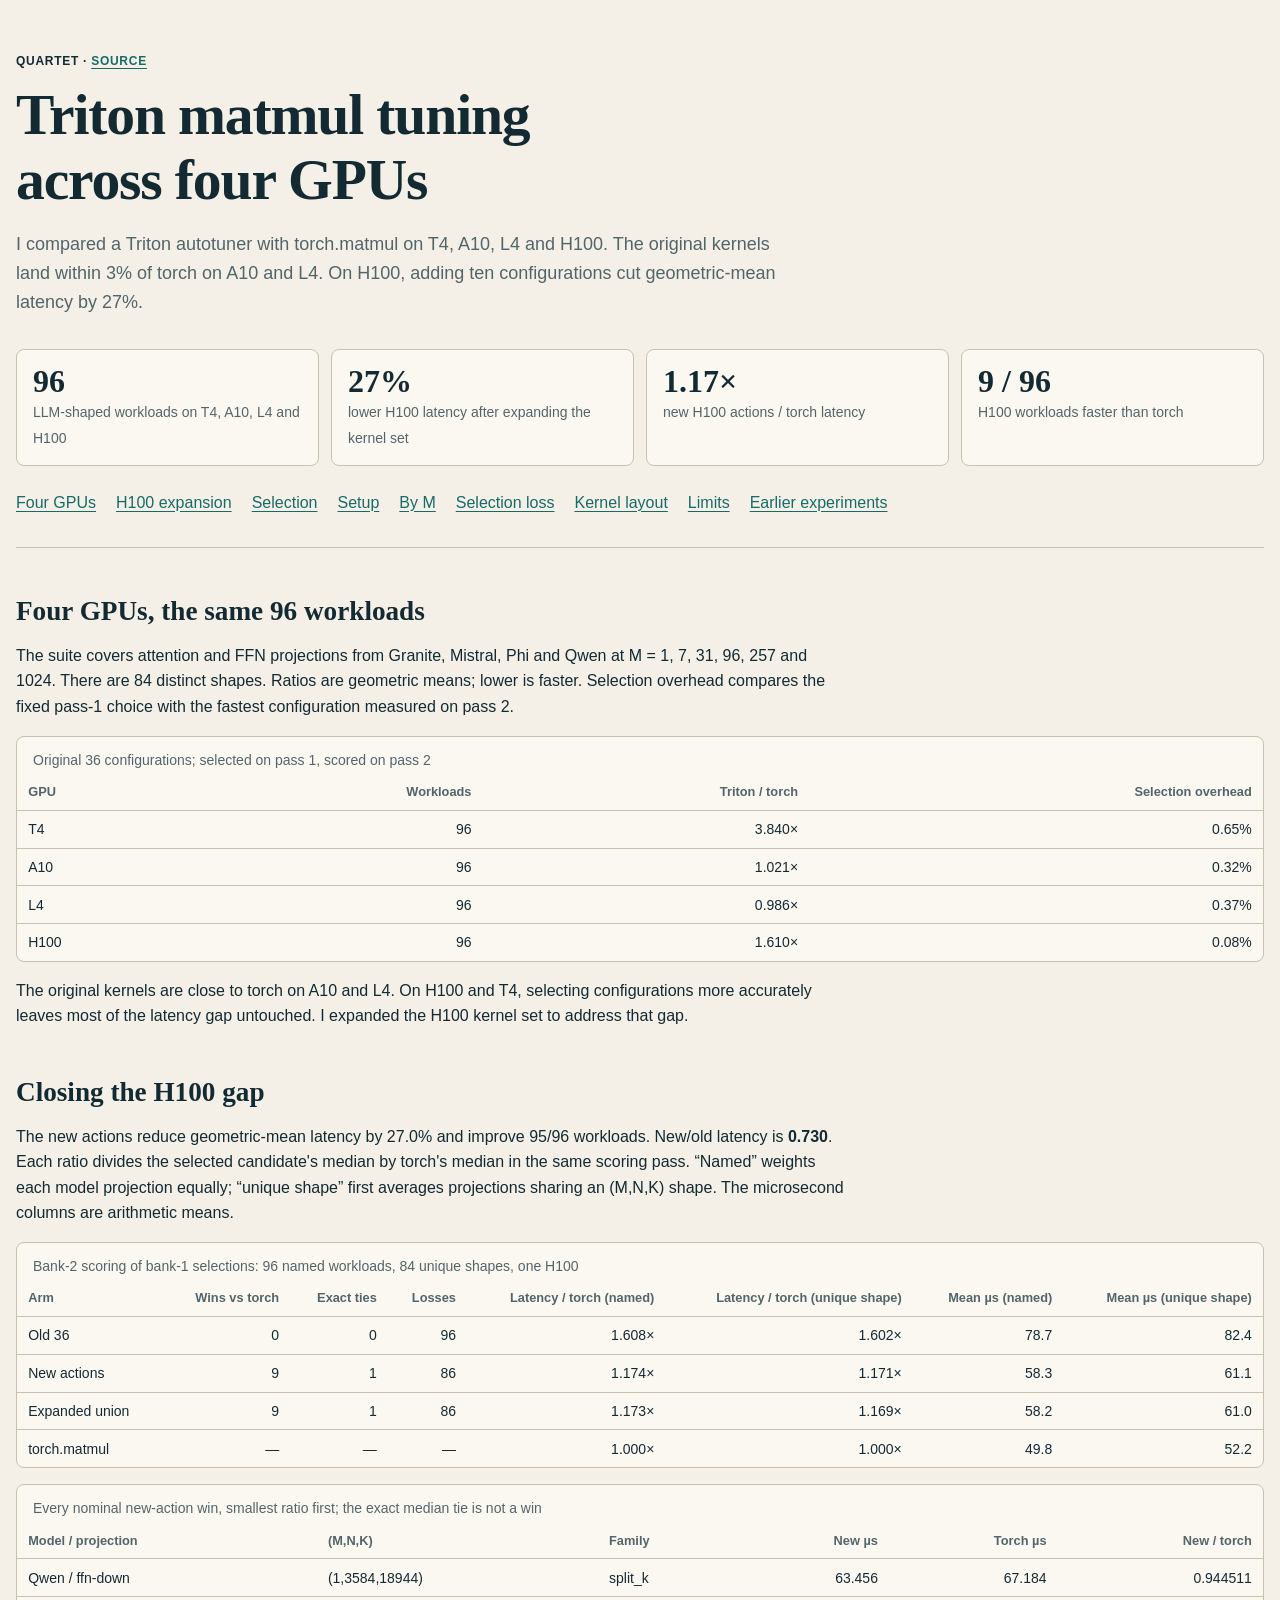
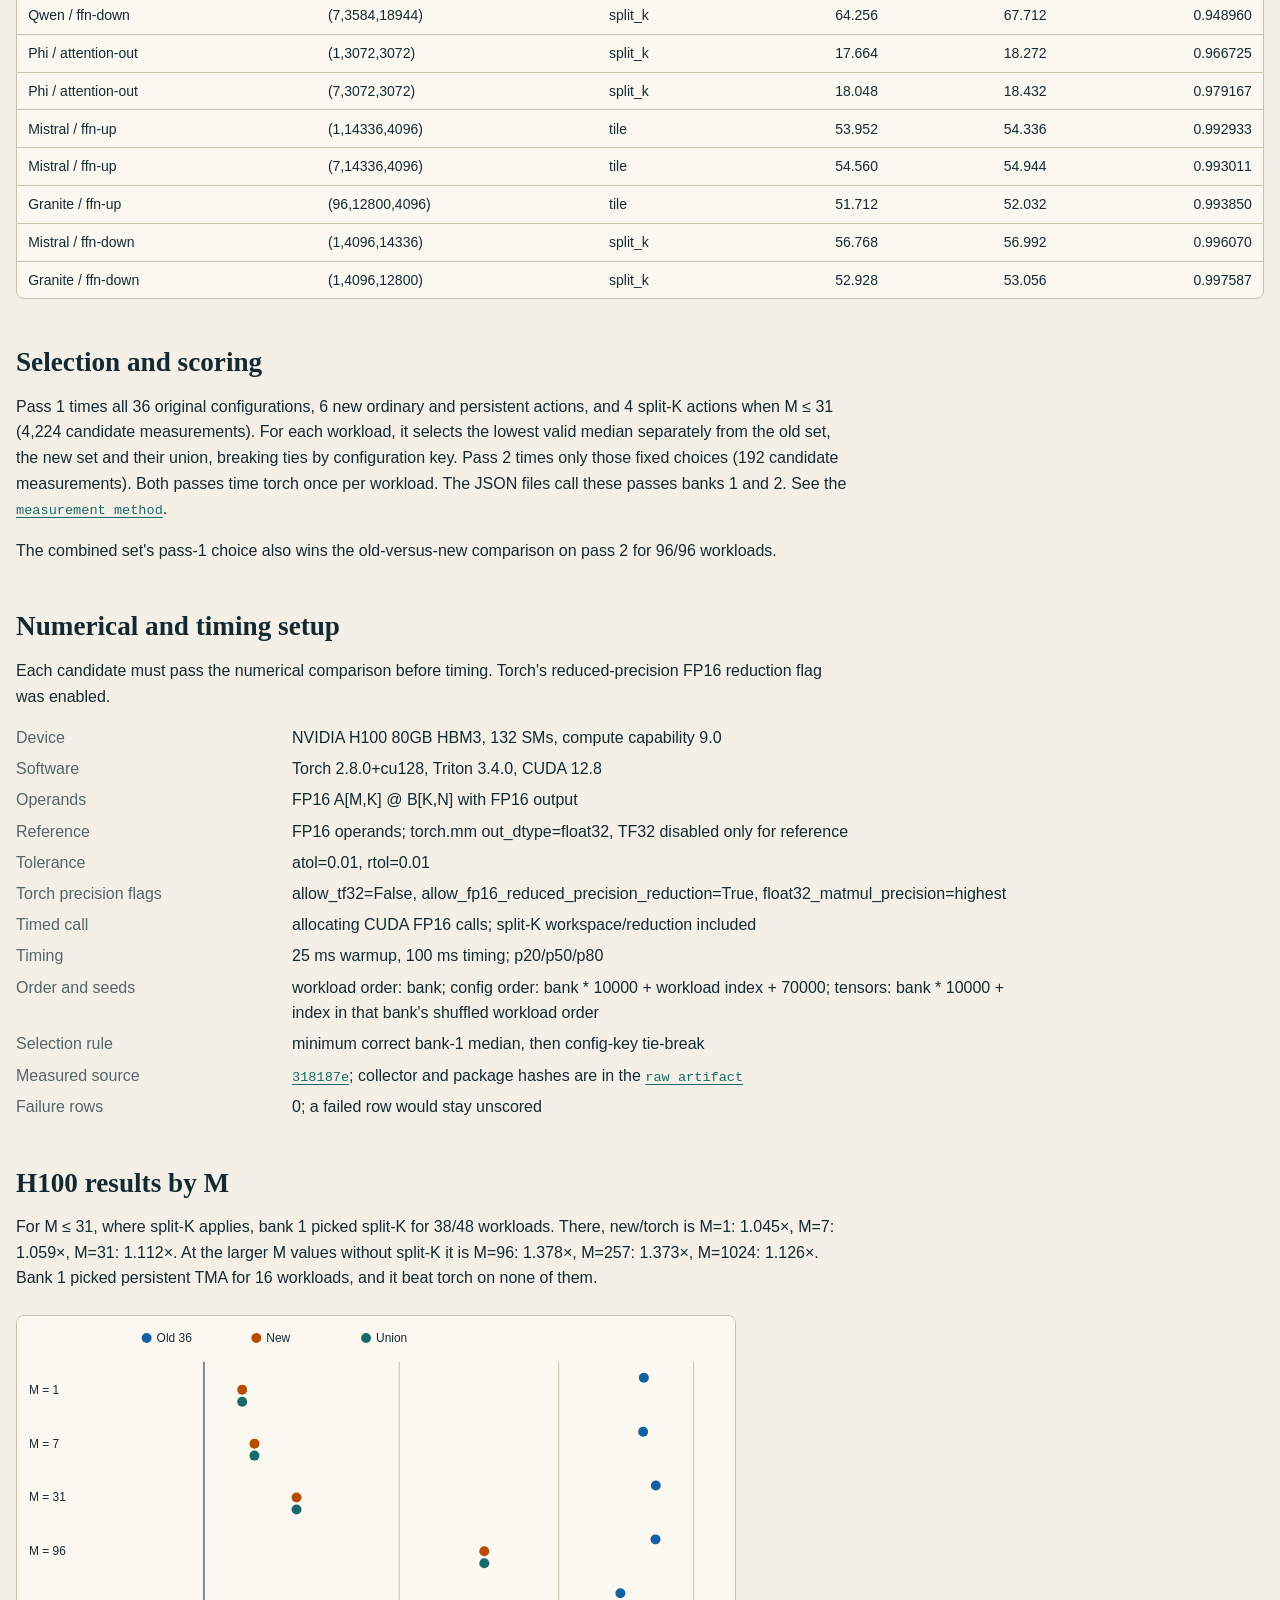
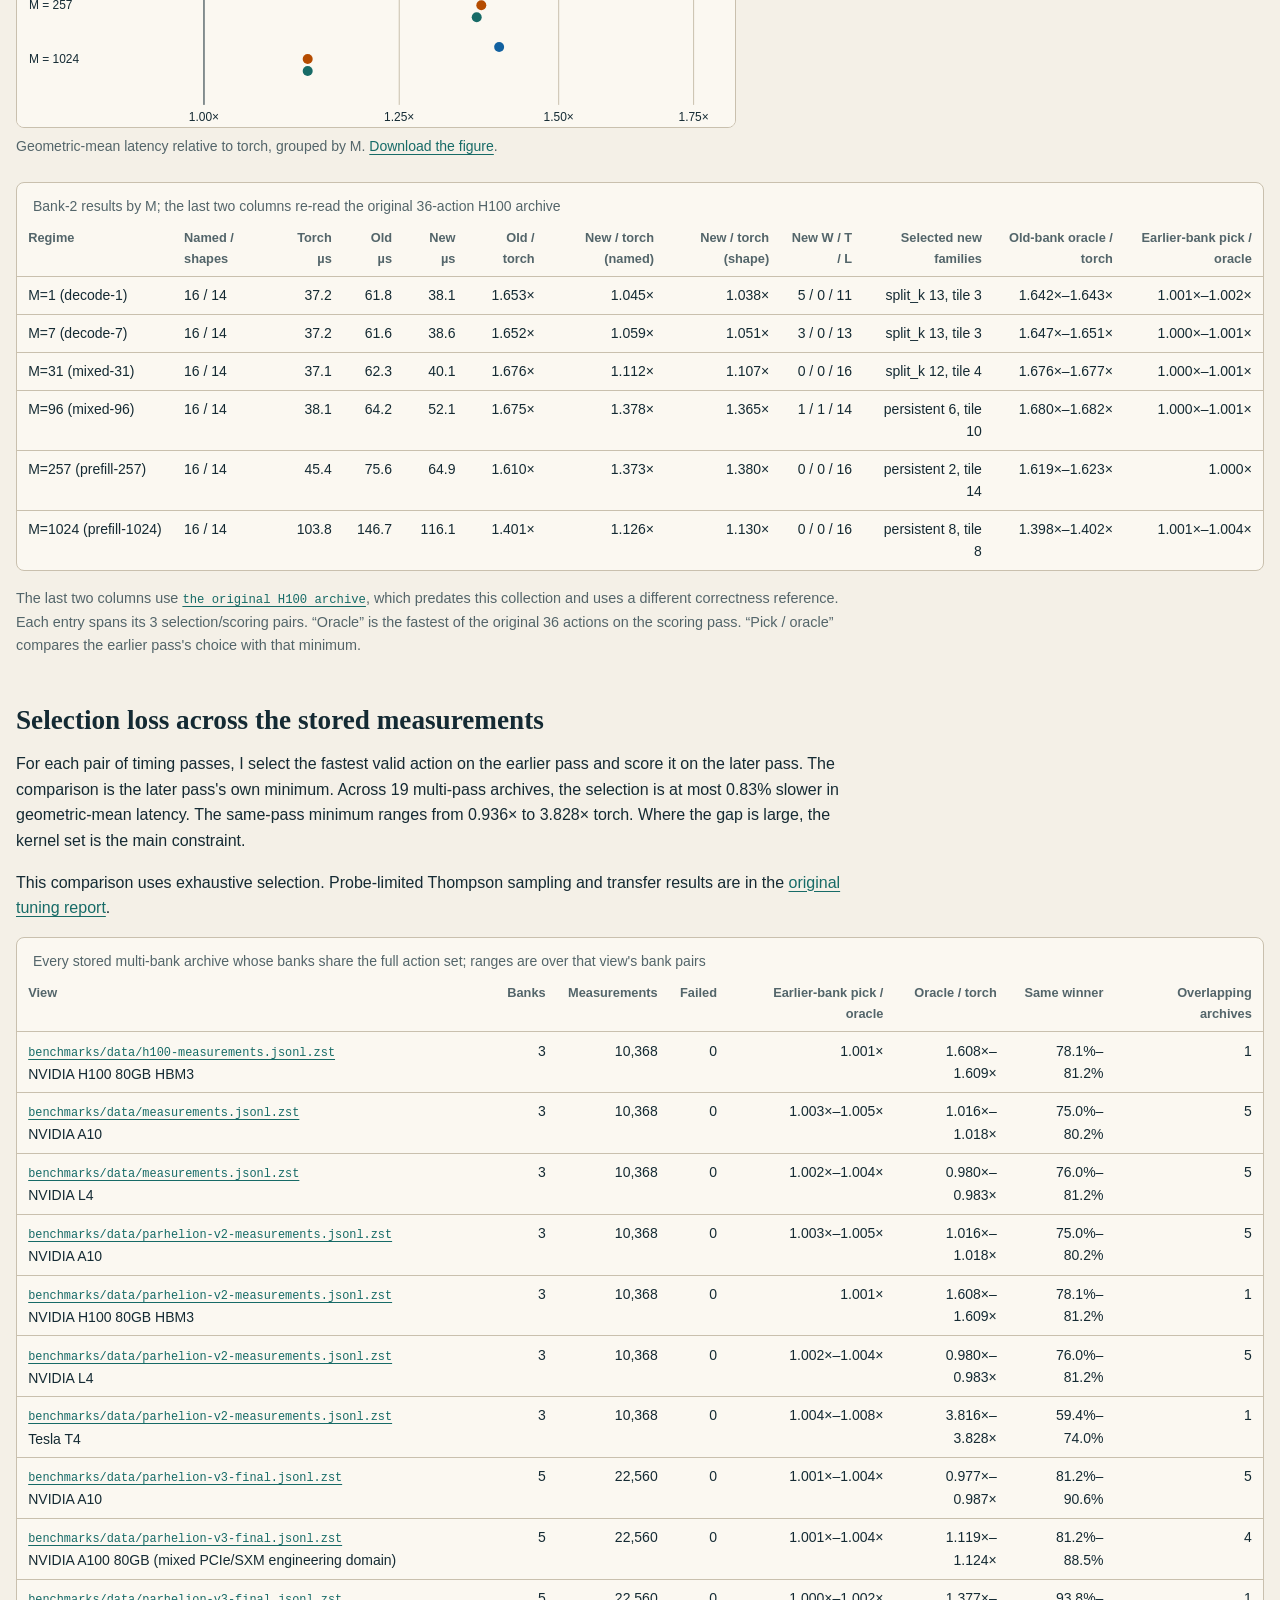
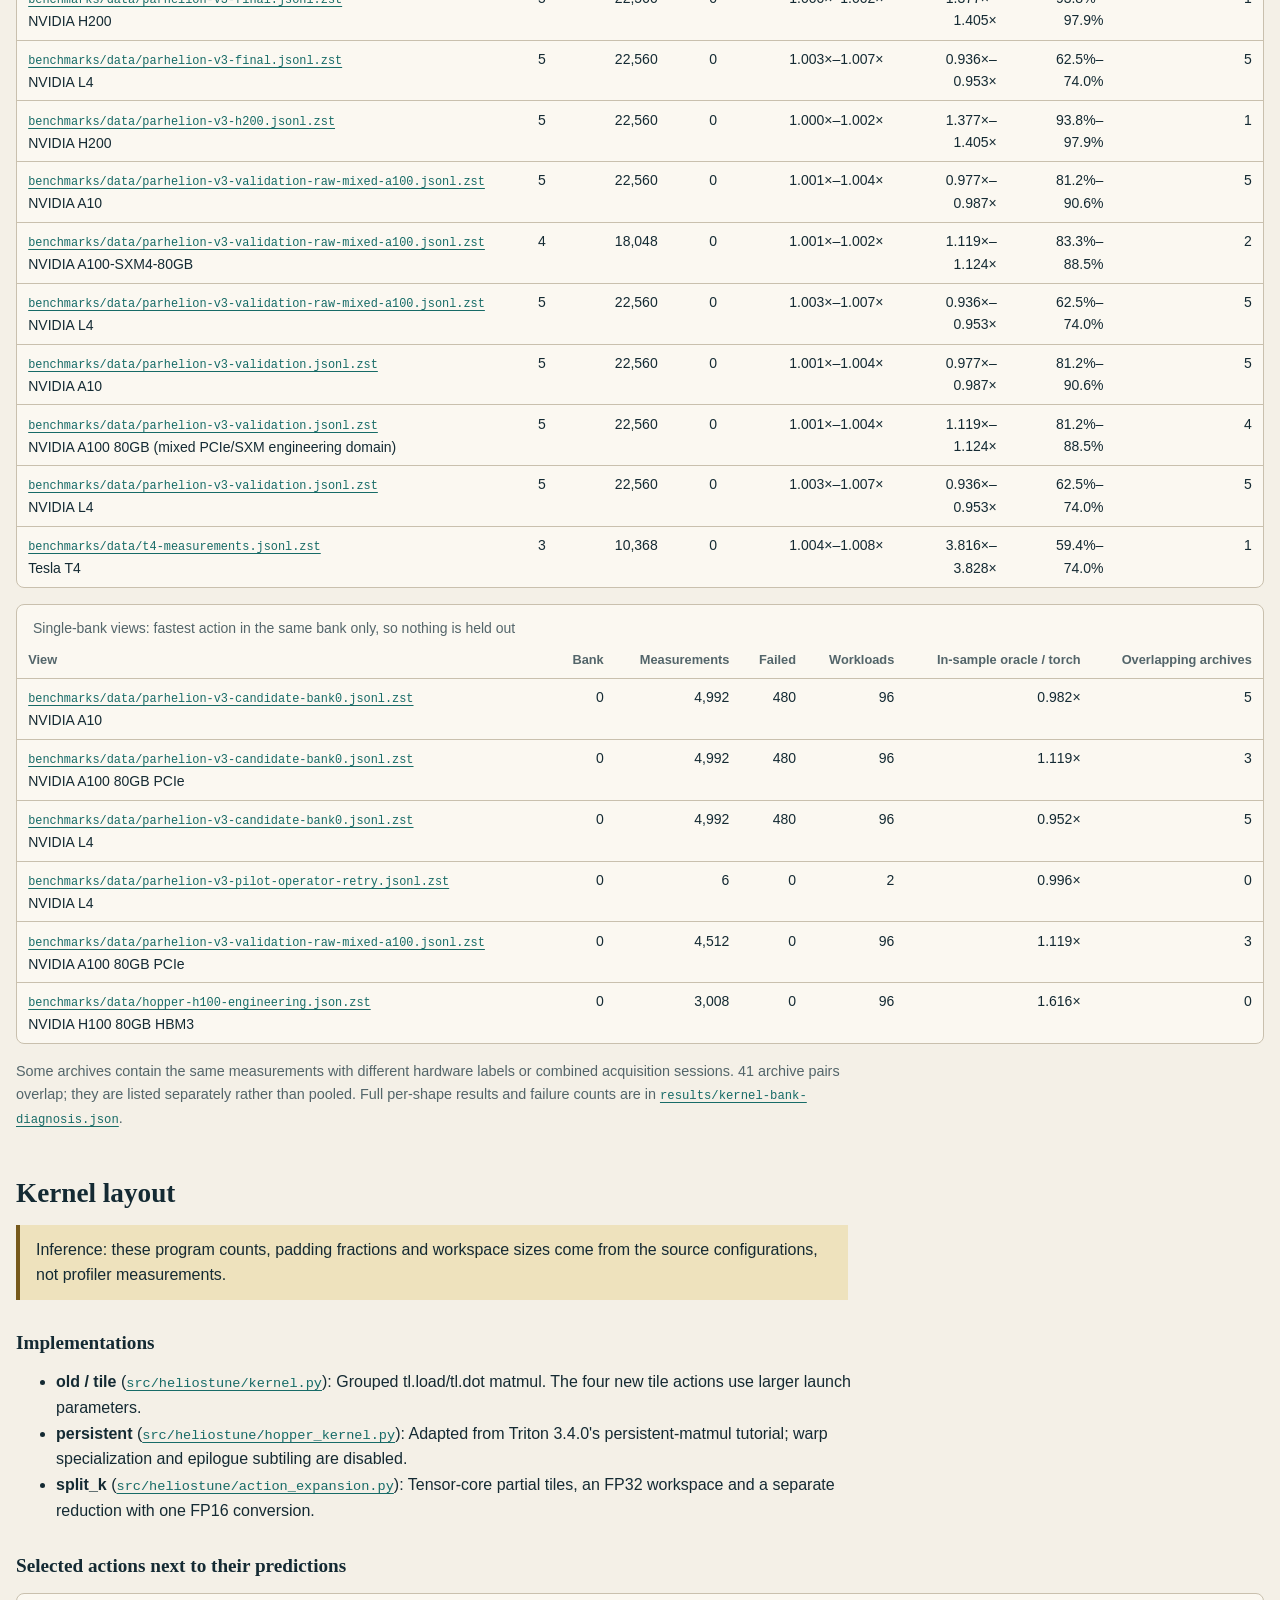
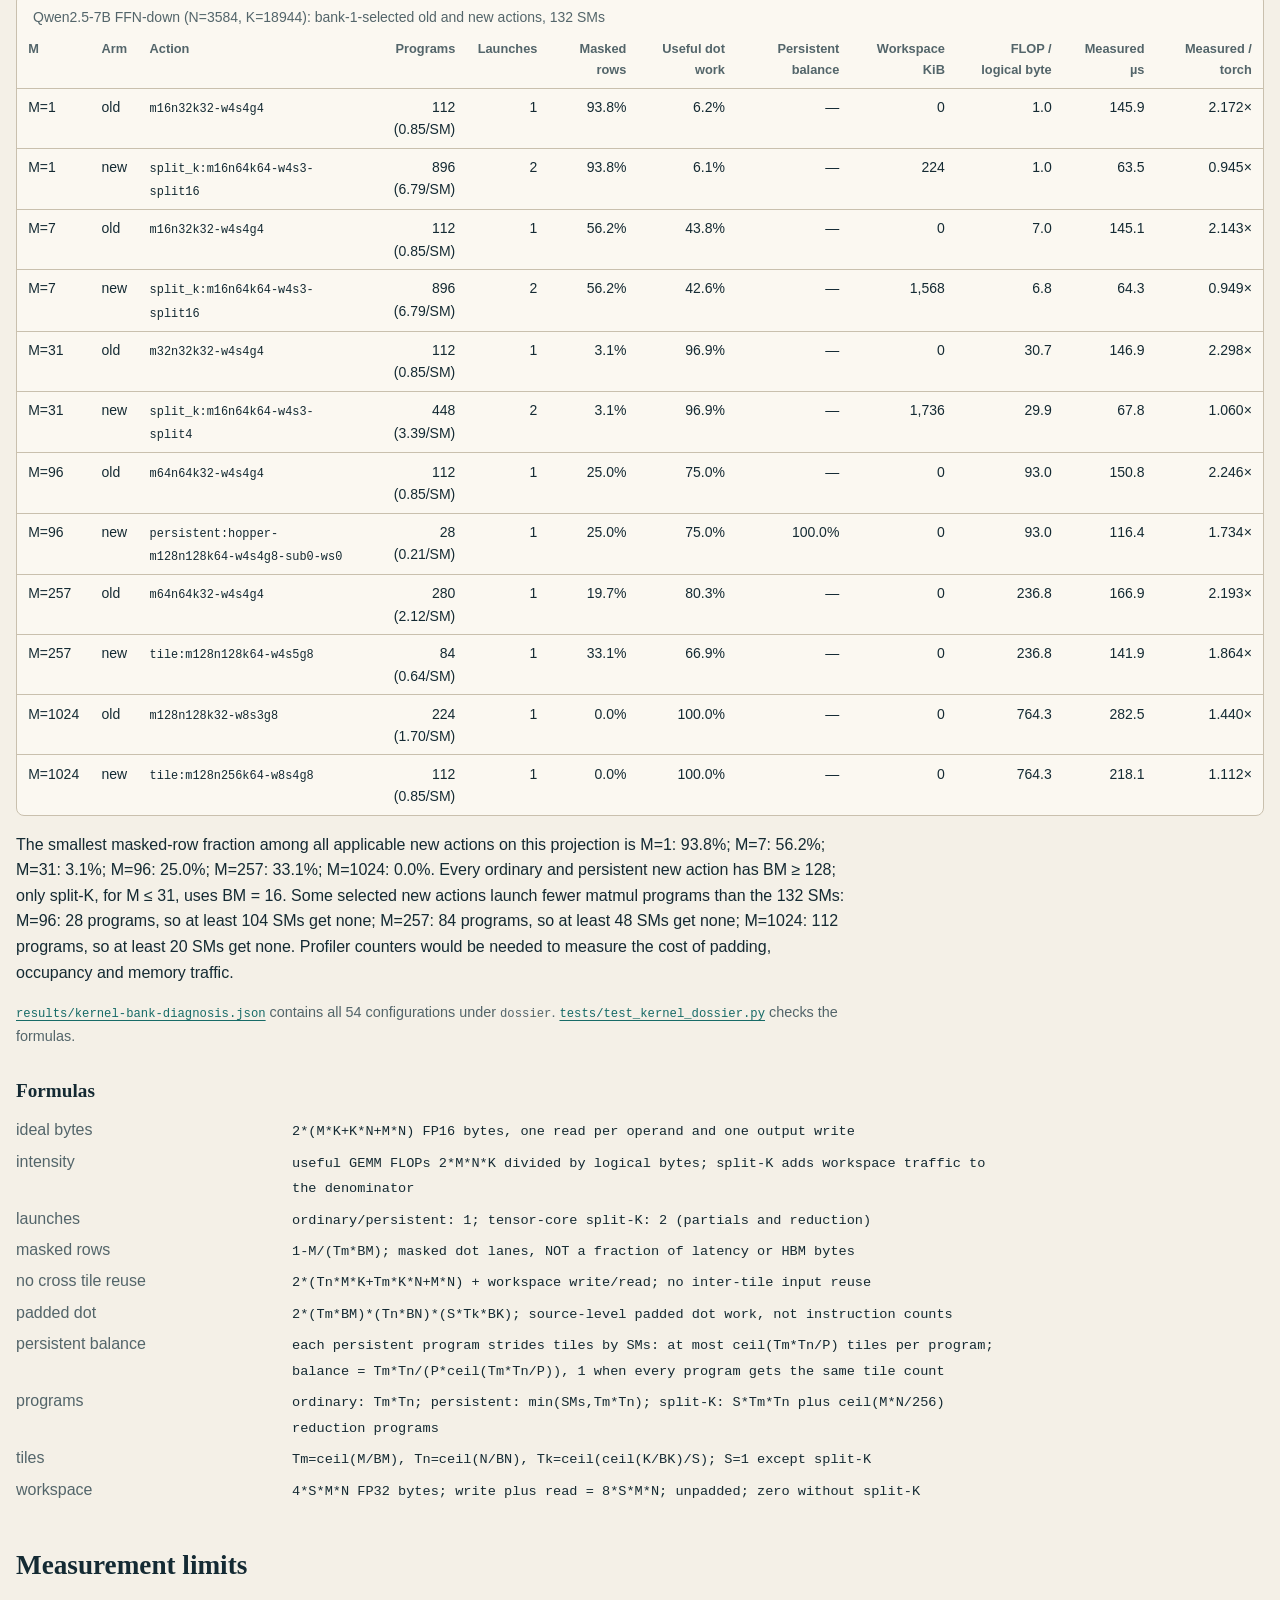
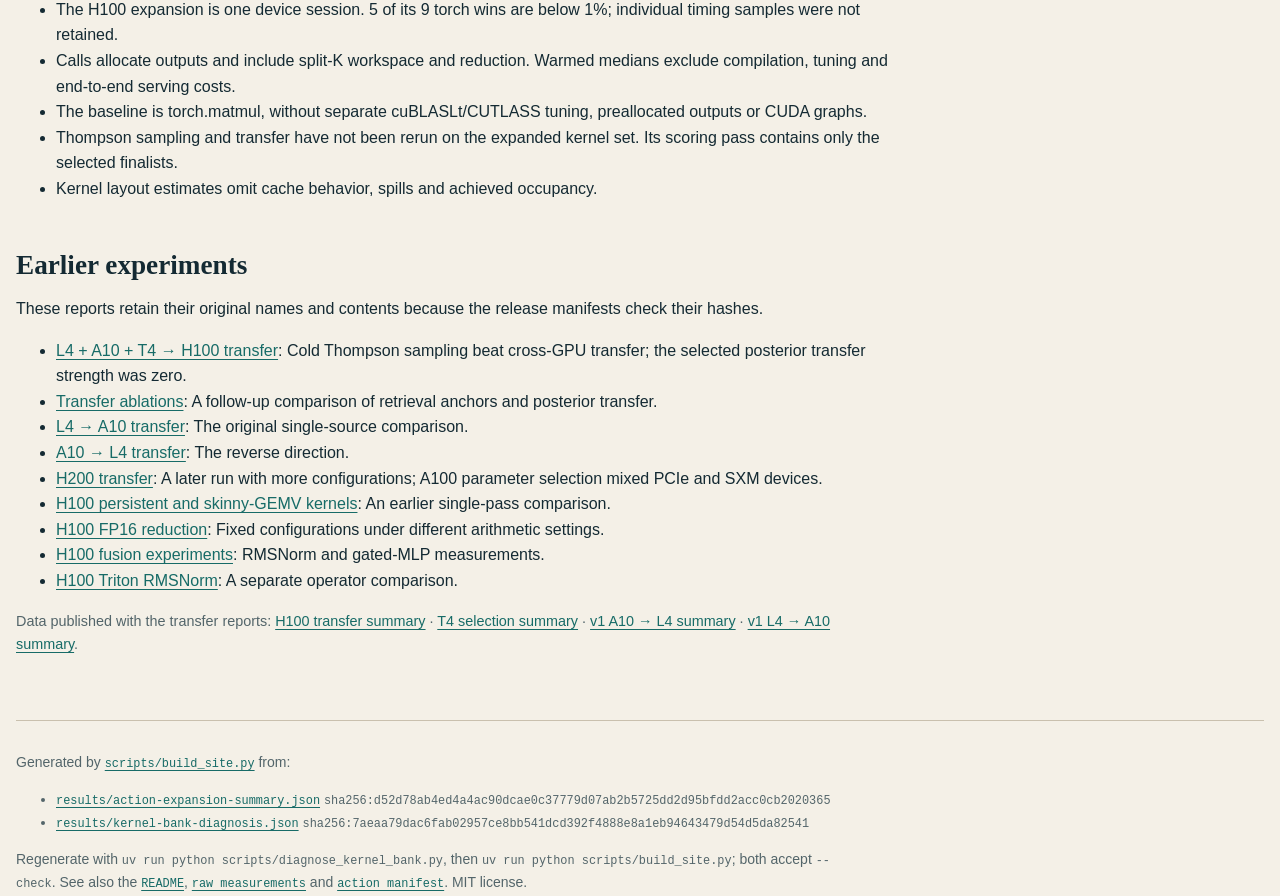
==== commit fe7c5a52: "Explain four-GPU results and trim project docs" ====
--- a/site/index.html
+++ b/site/index.html
@@ -5,7 +5,7 @@
 <meta name="viewport" content="width=device-width, initial-scale=1">
 <meta name="color-scheme" content="light">
 <meta http-equiv="Content-Security-Policy" content="default-src 'none'; style-src 'unsafe-inline'; img-src data:; script-src 'none'; base-uri 'none'; form-action 'none'">
-<title>quartet · H100 GEMM action-bank expansion</title>
+<title>quartet · Triton matmul tuning across four GPUs</title>
 <style>
 :root { --paper: #f4f0e7; --surface: #fbf8f1; --ink: #142a33; --muted: #53656a;
   --line: #c9c0ae; --accent: #a23b2a; --accent-soft: #f1d9cf; --teal: #176b67;
@@ -64,135 +64,129 @@
 <a class="skip" href="#main">Skip to results</a>
 <div class="page">
 <header>
-<p class="eyebrow">quartet · formerly HeliosTune · <a href="https://github.com/mottopanikeiku/quartet">source</a></p>
-<h1>Results of expanding my H100 matmul action bank</h1>
-<p class="lede">My tuner picks Triton matmul kernels for LLM projection shapes. I wanted to know whether its search
-policy or its set of kernels was holding it back. So I added ten Hopper-aware actions to my original 36 and
-re-measured 96 named GEMMs (84 unique shapes) on one H100.
-I pick actions on bank 1 and score them on bank 2. Everything on this page is recomputed on CPU from committed
-measurements.</p>
-<p><span class="badge">MEAS: one H100 collection</span><span class="badge">Recomputed on CPU; no new timings</span></p>
-<div class="strip"><div><strong>9 / 1 / 86</strong><span>new-action wins / ties / losses vs torch over 96 workloads</span></div><div><strong>1.174×</strong><span>new / torch latency; 1.171× by unique shape</span></div><div><strong>1.608×</strong><span>original 36 actions / torch latency</span></div><div><strong>0.730</strong><span>new / old latency, geometric mean</span></div></div>
+<p class="eyebrow">quartet · <a href="https://github.com/mottopanikeiku/quartet">source</a></p>
+<h1>Triton matmul tuning across four GPUs</h1>
+<p class="lede">I compared a Triton autotuner with torch.matmul on T4, A10, L4 and H100.
+The original kernels land within 3% of torch on A10 and L4.
+On H100, adding ten configurations cut geometric-mean latency by 27%.</p>
+<div class="strip"><div><strong>96</strong><span>LLM-shaped workloads on T4, A10, L4 and H100</span></div><div><strong>27%</strong><span>lower H100 latency after expanding the kernel set</span></div><div><strong>1.17×</strong><span>new H100 actions / torch latency</span></div><div><strong>9 / 96</strong><span>H100 workloads faster than torch</span></div></div>
 <nav aria-label="Sections"><ul>
-<li><a href="#result">Results</a></li><li><a href="#split">Selection and scoring</a></li>
-<li><a href="#contract">Setup</a></li><li><a href="#regimes">By M</a></li>
-<li><a href="#bank">Selection loss</a></li><li><a href="#dossier">Kernel dossier</a></li>
-<li><a href="#limits">Limits</a></li><li><a href="#archive">Earlier reports</a></li>
+<li><a href="#gpus">Four GPUs</a></li><li><a href="#result">H100 expansion</a></li>
+<li><a href="#split">Selection</a></li><li><a href="#contract">Setup</a></li>
+<li><a href="#regimes">By M</a></li><li><a href="#bank">Selection loss</a></li>
+<li><a href="#dossier">Kernel layout</a></li><li><a href="#limits">Limits</a></li>
+<li><a href="#archive">Earlier experiments</a></li>
 </ul></nav>
 </header>
 <main id="main">
 
+<section id="gpus" aria-labelledby="gpus-title">
+<h2 id="gpus-title">Four GPUs, the same 96 workloads</h2>
+<p>The suite covers attention and FFN projections from Granite, Mistral, Phi and Qwen at
+M = 1, 7, 31, 96, 257 and 1024. There are 84 distinct shapes. Ratios are geometric means;
+lower is faster. Selection overhead compares the fixed pass-1 choice with the fastest
+configuration measured on pass 2.</p>
+<div class="wrap"><table id="gpus"><caption>Original 36 configurations; selected on pass 1, scored on pass 2</caption><thead><tr><th scope="col" class="text">GPU</th><th scope="col">Workloads</th><th scope="col">Triton / torch</th><th scope="col">Selection overhead</th></tr></thead><tbody><tr><td class="text">T4</td><td>96</td><td>3.840×</td><td>0.65%</td></tr><tr><td class="text">A10</td><td>96</td><td>1.021×</td><td>0.32%</td></tr><tr><td class="text">L4</td><td>96</td><td>0.986×</td><td>0.37%</td></tr><tr><td class="text">H100</td><td>96</td><td>1.610×</td><td>0.08%</td></tr></tbody></table></div>
+<p>The original kernels are close to torch on A10 and L4. On H100 and T4, selecting
+configurations more accurately leaves most of the latency gap untouched. I expanded the
+H100 kernel set to address that gap.</p>
+</section>
+
 <section id="result" aria-labelledby="result-title">
-<h2 id="result-title">1 · Results on the scoring bank</h2>
-<p>The new actions are much faster than my original 36, but <code>torch.matmul</code> is still faster on most
-workloads. The geometric mean of new/old latency is <strong>0.730</strong>, and
-the new actions are faster than the old ones on 95/96 named
-workloads. Each ratio is a geometric mean of per-workload bank-2 medians divided by torch from the same session, so
-lower is faster. “Named” gives each model projection equal weight. “Unique shape” first averages the projections that
-share an (M,N,K) shape. The microsecond columns are arithmetic means.</p>
+<h2 id="result-title">Closing the H100 gap</h2>
+<p>The new actions reduce geometric-mean latency by
+27.0% and improve
+95/96 workloads. New/old latency is
+<strong>0.730</strong>.
+Each ratio divides the selected candidate's median by torch's median in the same scoring pass.
+“Named” weights each model projection equally; “unique shape” first averages projections
+sharing an (M,N,K) shape. The microsecond columns are arithmetic means.</p>
 <div class="wrap"><table id="headline"><caption>Bank-2 scoring of bank-1 selections: 96 named workloads, 84 unique shapes, one H100</caption><thead><tr><th scope="col" class="text">Arm</th><th scope="col">Wins vs torch</th><th scope="col">Exact ties</th><th scope="col">Losses</th><th scope="col">Latency / torch (named)</th><th scope="col">Latency / torch (unique shape)</th><th scope="col">Mean µs (named)</th><th scope="col">Mean µs (unique shape)</th></tr></thead><tbody><tr><td class="text">Old 36</td><td>0</td><td>0</td><td>96</td><td>1.608×</td><td>1.602×</td><td>78.7</td><td>82.4</td></tr><tr><td class="text">New actions</td><td>9</td><td>1</td><td>86</td><td>1.174×</td><td>1.171×</td><td>58.3</td><td>61.1</td></tr><tr><td class="text">Expanded union</td><td>9</td><td>1</td><td>86</td><td>1.173×</td><td>1.169×</td><td>58.2</td><td>61.0</td></tr><tr><td class="text">torch.matmul</td><td>—</td><td>—</td><td>—</td><td>1.000×</td><td>1.000×</td><td>49.8</td><td>52.2</td></tr></tbody></table></div>
-<p class="note">5 of the 9 wins are by less than 1%. The timing quantiles describe spread, not
-confidence intervals, and I did not keep the individual samples. I am not claiming any of these wins is
-significant.</p>
 <div class="wrap"><table id="wins"><caption>Every nominal new-action win, smallest ratio first; the exact median tie is not a win</caption><thead><tr><th scope="col" class="text">Model / projection</th><th scope="col" class="text">(M,N,K)</th><th scope="col" class="text">Family</th><th scope="col">New µs</th><th scope="col">Torch µs</th><th scope="col">New / torch</th></tr></thead><tbody><tr><td class="text">Qwen / ffn-down</td><td class="text">(1,3584,18944)</td><td class="text">split_k</td><td>63.456</td><td>67.184</td><td>0.944511</td></tr><tr><td class="text">Qwen / ffn-down</td><td class="text">(7,3584,18944)</td><td class="text">split_k</td><td>64.256</td><td>67.712</td><td>0.948960</td></tr><tr><td class="text">Phi / attention-out</td><td class="text">(1,3072,3072)</td><td class="text">split_k</td><td>17.664</td><td>18.272</td><td>0.966725</td></tr><tr><td class="text">Phi / attention-out</td><td class="text">(7,3072,3072)</td><td class="text">split_k</td><td>18.048</td><td>18.432</td><td>0.979167</td></tr><tr><td class="text">Mistral / ffn-up</td><td class="text">(1,14336,4096)</td><td class="text">tile</td><td>53.952</td><td>54.336</td><td>0.992933</td></tr><tr><td class="text">Mistral / ffn-up</td><td class="text">(7,14336,4096)</td><td class="text">tile</td><td>54.560</td><td>54.944</td><td>0.993011</td></tr><tr><td class="text">Granite / ffn-up</td><td class="text">(96,12800,4096)</td><td class="text">tile</td><td>51.712</td><td>52.032</td><td>0.993850</td></tr><tr><td class="text">Mistral / ffn-down</td><td class="text">(1,4096,14336)</td><td class="text">split_k</td><td>56.768</td><td>56.992</td><td>0.996070</td></tr><tr><td class="text">Granite / ffn-down</td><td class="text">(1,4096,12800)</td><td class="text">split_k</td><td>52.928</td><td>53.056</td><td>0.997587</td></tr></tbody></table></div>
 </section>
 
 <section id="split" aria-labelledby="split-title">
-<h2 id="split-title">2 · How I selected and scored actions</h2>
-<p>On bank 1 I timed every applicable action: all 36 original configurations,
-6 new ordinary and persistent actions, and 4 split-K actions when M ≤ 31
-(4,224 candidate cells). For each workload I picked the lowest valid median separately from
-the old set, the new set and their union, breaking ties by configuration key. On bank 2 I timed only those fixed
-picks (192 candidate cells). Both banks also timed torch once per workload. Nothing measured on
-bank 2 chooses an action. I committed the action set and analysis plan at <a href="https://github.com/mottopanikeiku/quartet/commit/adf5eb4a854f8fd37ea888280861bead9024df77"><code>adf5eb4</code></a>
-before collecting (<a href="https://github.com/mottopanikeiku/quartet/blob/main/docs/action-expansion-plan.md"><code>plan</code></a>).</p>
-<p class="callout">Bank 2 re-times only the fixed old and new finalists and torch, not the whole action set. Full-bank oracle regret and per-family winner stability are therefore unidentifiable. The common-action bank-pair view compares only these finalists. Comparing just the two finalists, the union's bank-1
-pick was also the faster one on bank 2 for 96/96 workloads. The gap between old and new is
-large, so this agreement is expected, and it says nothing about winner stability across the full bank.</p>
+<h2 id="split-title">Selection and scoring</h2>
+<p>Pass 1 times all 36 original configurations,
+6 new ordinary and persistent actions, and 4 split-K actions
+when M ≤ 31 (4,224 candidate measurements).
+For each workload, it selects the lowest valid median separately from the old set,
+the new set and their union, breaking ties by configuration key. Pass 2 times only those fixed
+choices (192 candidate measurements). Both passes time torch once per
+workload. The JSON files call these passes banks 1 and 2.
+See the <a href="https://github.com/mottopanikeiku/quartet/blob/main/docs/action-expansion.md"><code>measurement method</code></a>.</p>
+<p>The combined set's pass-1 choice also wins the old-versus-new comparison on pass 2 for
+96/96 workloads.</p>
 </section>
 
 <section id="contract" aria-labelledby="contract-title">
-<h2 id="contract-title">3 · Numerical and timing setup</h2>
-<p>I checked each candidate against the reference before timing it. Passing the tolerance does not prove the
-arithmetic is identical: torch's reduced-precision FP16 reduction flag was on, and I recorded it.</p>
+<h2 id="contract-title">Numerical and timing setup</h2>
+<p>Each candidate must pass the numerical comparison before timing.
+Torch's reduced-precision FP16 reduction flag was enabled.</p>
 <dl><dt>Device</dt><dd>NVIDIA H100 80GB HBM3, 132 SMs, compute capability 9.0</dd><dt>Software</dt><dd>Torch 2.8.0+cu128, Triton 3.4.0, CUDA 12.8</dd><dt>Operands</dt><dd>FP16 A[M,K] @ B[K,N] with FP16 output</dd><dt>Reference</dt><dd>FP16 operands; torch.mm out_dtype=float32, TF32 disabled only for reference</dd><dt>Tolerance</dt><dd>atol=0.01, rtol=0.01</dd><dt>Torch precision flags</dt><dd>allow_tf32=False, allow_fp16_reduced_precision_reduction=True, float32_matmul_precision=highest</dd><dt>Timed call</dt><dd>allocating CUDA FP16 calls; split-K workspace/reduction included</dd><dt>Timing</dt><dd>25 ms warmup, 100 ms timing; p20/p50/p80</dd><dt>Order and seeds</dt><dd>workload order: bank; config order: bank * 10000 + workload index + 70000; tensors: bank * 10000 + index in that bank&#x27;s shuffled workload order</dd><dt>Selection rule</dt><dd>minimum correct bank-1 median, then config-key tie-break</dd><dt>Measured source</dt><dd><a href="https://github.com/mottopanikeiku/quartet/commit/318187e3b71ad77fc98293292291b8473d000357"><code>318187e</code></a>; collector and package hashes are in the <a href="https://github.com/mottopanikeiku/quartet/blob/main/results/action-expansion-raw.json"><code>raw artifact</code></a></dd><dt>Failure rows</dt><dd>0; a failed row would stay unscored</dd></dl>
 </section>
 
 <section id="regimes" aria-labelledby="regimes-title">
-<h2 id="regimes-title">4 · Results by M</h2>
+<h2 id="regimes-title">H100 results by M</h2>
 <p>For M ≤ 31, where split-K applies, bank 1 picked split-K for 38/48 workloads. There,
 new/torch is M=1: 1.045×, M=7: 1.059×, M=31: 1.112×. At the larger M values without split-K it is M=96: 1.378×, M=257: 1.373×, M=1024: 1.126×. Bank 1 picked
 persistent TMA for 16 workloads, and it beat torch on none of
 them.</p>
-<figure><svg xmlns="http://www.w3.org/2000/svg" width="720" height="412" viewBox="0 0 720 412" role="img" aria-labelledby="chart-title chart-desc"><title id="chart-title">Geometric-mean latency over torch by M</title><desc id="chart-desc">Log-scale dot plot of named-workload geometric means for the old, new and union arms on bank 2. The dark vertical line marks parity with torch; lower is faster.</desc><g font-family="sans-serif" font-size="12" fill="#142a33"><circle cx="130" cy="22" r="5" fill="#1261a0"/><text x="140" y="26">Old 36</text><circle cx="240" cy="22" r="5" fill="#b54c00"/><text x="250" y="26">New</text><circle cx="350" cy="22" r="5" fill="#176b67"/><text x="360" y="26">Union</text><line x1="187.5" y1="46" x2="187.5" y2="390" stroke="#142a33"/><text x="187.5" y="406" text-anchor="middle">1.00×</text><line x1="383.3" y1="46" x2="383.3" y2="390" stroke="#c9c0ae"/><text x="383.3" y="406" text-anchor="middle">1.25×</text><line x1="543.2" y1="46" x2="543.2" y2="390" stroke="#c9c0ae"/><text x="543.2" y="406" text-anchor="middle">1.50×</text><line x1="678.5" y1="46" x2="678.5" y2="390" stroke="#c9c0ae"/><text x="678.5" y="406" text-anchor="middle">1.75×</text><text x="12" y="78">M = 1</text><circle cx="628.6" cy="62" r="5" fill="#1261a0"><title>Old 36, M = 1: 1.653× torch</title></circle><circle cx="225.8" cy="74" r="5" fill="#b54c00"><title>New, M = 1: 1.045× torch</title></circle><circle cx="225.8" cy="86" r="5" fill="#176b67"><title>Union, M = 1: 1.045× torch</title></circle><text x="12" y="132">M = 7</text><circle cx="627.9" cy="116" r="5" fill="#1261a0"><title>Old 36, M = 7: 1.652× torch</title></circle><circle cx="238.1" cy="128" r="5" fill="#b54c00"><title>New, M = 7: 1.059× torch</title></circle><circle cx="238.1" cy="140" r="5" fill="#176b67"><title>Union, M = 7: 1.059× torch</title></circle><text x="12" y="186">M = 31</text><circle cx="640.6" cy="170" r="5" fill="#1261a0"><title>Old 36, M = 31: 1.676× torch</title></circle><circle cx="280.3" cy="182" r="5" fill="#b54c00"><title>New, M = 31: 1.112× torch</title></circle><circle cx="280.3" cy="194" r="5" fill="#176b67"><title>Union, M = 31: 1.112× torch</title></circle><text x="12" y="240">M = 96</text><circle cx="640.3" cy="224" r="5" fill="#1261a0"><title>Old 36, M = 96: 1.675× torch</title></circle><circle cx="468.6" cy="236" r="5" fill="#b54c00"><title>New, M = 96: 1.378× torch</title></circle><circle cx="468.6" cy="248" r="5" fill="#176b67"><title>Union, M = 96: 1.378× torch</title></circle><text x="12" y="294">M = 257</text><circle cx="605.1" cy="278" r="5" fill="#1261a0"><title>Old 36, M = 257: 1.610× torch</title></circle><circle cx="465.6" cy="290" r="5" fill="#b54c00"><title>New, M = 257: 1.373× torch</title></circle><circle cx="461.0" cy="302" r="5" fill="#176b67"><title>Union, M = 257: 1.366× torch</title></circle><text x="12" y="348">M = 1024</text><circle cx="483.5" cy="332" r="5" fill="#1261a0"><title>Old 36, M = 1024: 1.401× torch</title></circle><circle cx="291.5" cy="344" r="5" fill="#b54c00"><title>New, M = 1024: 1.126× torch</title></circle><circle cx="291.5" cy="356" r="5" fill="#176b67"><title>Union, M = 1024: 1.126× torch</title></circle></g></svg>
-<figcaption>Named-workload geometric means by M. The table below has the exact values, the unique-shape means and
-the absolute microseconds.</figcaption></figure>
+<figure><svg xmlns="http://www.w3.org/2000/svg" width="720" height="412" viewBox="0 0 720 412" role="img" aria-labelledby="chart-title chart-desc"><title id="chart-title">Geometric-mean latency over torch by M</title><desc id="chart-desc">Log-scale dot plot of named-workload geometric means for the old, new and union arms on bank 2. The dark vertical line marks parity with torch; lower is faster.</desc><rect width="100%" height="100%" fill="#fbf8f1"/><g font-family="sans-serif" font-size="12" fill="#142a33"><circle cx="130" cy="22" r="5" fill="#1261a0"/><text x="140" y="26">Old 36</text><circle cx="240" cy="22" r="5" fill="#b54c00"/><text x="250" y="26">New</text><circle cx="350" cy="22" r="5" fill="#176b67"/><text x="360" y="26">Union</text><line x1="187.5" y1="46" x2="187.5" y2="390" stroke="#142a33"/><text x="187.5" y="406" text-anchor="middle">1.00×</text><line x1="383.3" y1="46" x2="383.3" y2="390" stroke="#c9c0ae"/><text x="383.3" y="406" text-anchor="middle">1.25×</text><line x1="543.2" y1="46" x2="543.2" y2="390" stroke="#c9c0ae"/><text x="543.2" y="406" text-anchor="middle">1.50×</text><line x1="678.5" y1="46" x2="678.5" y2="390" stroke="#c9c0ae"/><text x="678.5" y="406" text-anchor="middle">1.75×</text><text x="12" y="78">M = 1</text><circle cx="628.6" cy="62" r="5" fill="#1261a0"><title>Old 36, M = 1: 1.653× torch</title></circle><circle cx="225.8" cy="74" r="5" fill="#b54c00"><title>New, M = 1: 1.045× torch</title></circle><circle cx="225.8" cy="86" r="5" fill="#176b67"><title>Union, M = 1: 1.045× torch</title></circle><text x="12" y="132">M = 7</text><circle cx="627.9" cy="116" r="5" fill="#1261a0"><title>Old 36, M = 7: 1.652× torch</title></circle><circle cx="238.1" cy="128" r="5" fill="#b54c00"><title>New, M = 7: 1.059× torch</title></circle><circle cx="238.1" cy="140" r="5" fill="#176b67"><title>Union, M = 7: 1.059× torch</title></circle><text x="12" y="186">M = 31</text><circle cx="640.6" cy="170" r="5" fill="#1261a0"><title>Old 36, M = 31: 1.676× torch</title></circle><circle cx="280.3" cy="182" r="5" fill="#b54c00"><title>New, M = 31: 1.112× torch</title></circle><circle cx="280.3" cy="194" r="5" fill="#176b67"><title>Union, M = 31: 1.112× torch</title></circle><text x="12" y="240">M = 96</text><circle cx="640.3" cy="224" r="5" fill="#1261a0"><title>Old 36, M = 96: 1.675× torch</title></circle><circle cx="468.6" cy="236" r="5" fill="#b54c00"><title>New, M = 96: 1.378× torch</title></circle><circle cx="468.6" cy="248" r="5" fill="#176b67"><title>Union, M = 96: 1.378× torch</title></circle><text x="12" y="294">M = 257</text><circle cx="605.1" cy="278" r="5" fill="#1261a0"><title>Old 36, M = 257: 1.610× torch</title></circle><circle cx="465.6" cy="290" r="5" fill="#b54c00"><title>New, M = 257: 1.373× torch</title></circle><circle cx="461.0" cy="302" r="5" fill="#176b67"><title>Union, M = 257: 1.366× torch</title></circle><text x="12" y="348">M = 1024</text><circle cx="483.5" cy="332" r="5" fill="#1261a0"><title>Old 36, M = 1024: 1.401× torch</title></circle><circle cx="291.5" cy="344" r="5" fill="#b54c00"><title>New, M = 1024: 1.126× torch</title></circle><circle cx="291.5" cy="356" r="5" fill="#176b67"><title>Union, M = 1024: 1.126× torch</title></circle></g></svg>
+<figcaption>Geometric-mean latency relative to torch, grouped by M.
+<a href="h100-by-m.svg">Download the figure</a>.</figcaption></figure>
 <div class="wrap"><table id="regimes"><caption>Bank-2 results by M; the last two columns re-read the original 36-action H100 archive</caption><thead><tr><th scope="col" class="text">Regime</th><th scope="col" class="text">Named / shapes</th><th scope="col">Torch µs</th><th scope="col">Old µs</th><th scope="col">New µs</th><th scope="col">Old / torch</th><th scope="col">New / torch (named)</th><th scope="col">New / torch (shape)</th><th scope="col">New W / T / L</th><th scope="col">Selected new families</th><th scope="col">Old-bank oracle / torch</th><th scope="col">Earlier-bank pick / oracle</th></tr></thead><tbody><tr><td class="text">M=1 (decode-1)</td><td class="text">16 / 14</td><td>37.2</td><td>61.8</td><td>38.1</td><td>1.653×</td><td>1.045×</td><td>1.038×</td><td>5 / 0 / 11</td><td>split_k 13, tile 3</td><td>1.642×–1.643×</td><td>1.001×–1.002×</td></tr><tr><td class="text">M=7 (decode-7)</td><td class="text">16 / 14</td><td>37.2</td><td>61.6</td><td>38.6</td><td>1.652×</td><td>1.059×</td><td>1.051×</td><td>3 / 0 / 13</td><td>split_k 13, tile 3</td><td>1.647×–1.651×</td><td>1.000×–1.001×</td></tr><tr><td class="text">M=31 (mixed-31)</td><td class="text">16 / 14</td><td>37.1</td><td>62.3</td><td>40.1</td><td>1.676×</td><td>1.112×</td><td>1.107×</td><td>0 / 0 / 16</td><td>split_k 12, tile 4</td><td>1.676×–1.677×</td><td>1.000×–1.001×</td></tr><tr><td class="text">M=96 (mixed-96)</td><td class="text">16 / 14</td><td>38.1</td><td>64.2</td><td>52.1</td><td>1.675×</td><td>1.378×</td><td>1.365×</td><td>1 / 1 / 14</td><td>persistent 6, tile 10</td><td>1.680×–1.682×</td><td>1.000×–1.001×</td></tr><tr><td class="text">M=257 (prefill-257)</td><td class="text">16 / 14</td><td>45.4</td><td>75.6</td><td>64.9</td><td>1.610×</td><td>1.373×</td><td>1.380×</td><td>0 / 0 / 16</td><td>persistent 2, tile 14</td><td>1.619×–1.623×</td><td>1.000×</td></tr><tr><td class="text">M=1024 (prefill-1024)</td><td class="text">16 / 14</td><td>103.8</td><td>146.7</td><td>116.1</td><td>1.401×</td><td>1.126×</td><td>1.130×</td><td>0 / 0 / 16</td><td>persistent 8, tile 8</td><td>1.398×–1.402×</td><td>1.001×–1.004×</td></tr></tbody></table></div>
-<p class="note">The last two columns come from <a href="https://github.com/mottopanikeiku/quartet/blob/main/benchmarks/data/h100-measurements.jsonl.zst"><code>the original H100 archive</code></a>. It used the
-same device model and the same Torch and Triton versions, but a different session and a different correctness
-reference, so I don't compare its numbers cell by cell with the old actions here. Each entry is a range over its
-3 bank pairs. “Oracle” is the fastest of the 36 old actions on the scoring bank, chosen after the fact.
-“Pick / oracle” takes each workload's fastest action on the earlier bank, reads its time on the later bank, and
-divides by the oracle.</p>
+<p class="note">The last two columns use <a href="https://github.com/mottopanikeiku/quartet/blob/main/benchmarks/data/h100-measurements.jsonl.zst"><code>the original H100 archive</code></a>,
+which predates this collection and uses a different correctness reference. Each entry spans its
+3 selection/scoring pairs. “Oracle” is the fastest of the original 36 actions on
+the scoring pass. “Pick / oracle” compares the earlier pass's choice with that minimum.</p>
 </section>
 
 <section id="bank" aria-labelledby="bank-title">
-<h2 id="bank-title">5 · Selection loss in the stored measurements</h2>
-<p>To see whether choosing actions or the actions themselves limit the tuner, I went back to every archive with more
-than one bank. For each pair of banks, I take each workload's fastest valid action on the earlier bank and look up
-its time on the later bank. I compare that with the fastest action on the later bank, chosen after the fact. This
-“oracle” is optimistic because it is picked and scored on the same bank. In all 19 multi-bank views, the
-earlier-bank pick is at most 0.83% slower than the oracle, as a named geometric mean for each
-bank pair (the bound is rounded up). Several views are overlapping copies of the same measurements. The oracle itself
-ranges from 0.936× to 3.828× torch. Choosing among these kernels costs very little on
-average; where the result is slower than torch, the kernels themselves are what keep it slower.</p>
-<p class="callout">This is not a replay of my tuning policies. I pick the fastest action on the earlier bank and score
-that fixed action on the later bank. That describes the stored data; it is not a rerun of Thompson sampling or
-transfer, and it is not a probe-budget result. Several archives also repeat identical normalized cells: combined
-archives repeat their component acquisitions, and canonical validation relabels raw sessions. These are different
-views of the same measurements, not independent repeats, so I never sum their rows or pool their statistics.</p>
-<div class="wrap"><table id="bank-pairs"><caption>Every stored multi-bank archive whose banks share the full action set; ranges are over that view&#x27;s bank pairs</caption><thead><tr><th scope="col" class="text">View</th><th scope="col">Banks</th><th scope="col">Cells</th><th scope="col">Failed</th><th scope="col">Earlier-bank pick / oracle</th><th scope="col">Oracle / torch</th><th scope="col">Same winner</th><th scope="col">Views sharing cells</th></tr></thead><tbody><tr><td class="text"><a href="https://github.com/mottopanikeiku/quartet/blob/main/benchmarks/data/h100-measurements.jsonl.zst"><code>benchmarks/data/h100-measurements.jsonl.zst</code></a><br>NVIDIA H100 80GB HBM3</td><td>3</td><td>10,368</td><td>0</td><td>1.001×</td><td>1.608×–1.609×</td><td>78.1%–81.2%</td><td>1</td></tr><tr><td class="text"><a href="https://github.com/mottopanikeiku/quartet/blob/main/benchmarks/data/measurements.jsonl.zst"><code>benchmarks/data/measurements.jsonl.zst</code></a><br>NVIDIA A10</td><td>3</td><td>10,368</td><td>0</td><td>1.003×–1.005×</td><td>1.016×–1.018×</td><td>75.0%–80.2%</td><td>5</td></tr><tr><td class="text"><a href="https://github.com/mottopanikeiku/quartet/blob/main/benchmarks/data/measurements.jsonl.zst"><code>benchmarks/data/measurements.jsonl.zst</code></a><br>NVIDIA L4</td><td>3</td><td>10,368</td><td>0</td><td>1.002×–1.004×</td><td>0.980×–0.983×</td><td>76.0%–81.2%</td><td>5</td></tr><tr><td class="text"><a href="https://github.com/mottopanikeiku/quartet/blob/main/benchmarks/data/parhelion-v2-measurements.jsonl.zst"><code>benchmarks/data/parhelion-v2-measurements.jsonl.zst</code></a><br>NVIDIA A10</td><td>3</td><td>10,368</td><td>0</td><td>1.003×–1.005×</td><td>1.016×–1.018×</td><td>75.0%–80.2%</td><td>5</td></tr><tr><td class="text"><a href="https://github.com/mottopanikeiku/quartet/blob/main/benchmarks/data/parhelion-v2-measurements.jsonl.zst"><code>benchmarks/data/parhelion-v2-measurements.jsonl.zst</code></a><br>NVIDIA H100 80GB HBM3</td><td>3</td><td>10,368</td><td>0</td><td>1.001×</td><td>1.608×–1.609×</td><td>78.1%–81.2%</td><td>1</td></tr><tr><td class="text"><a href="https://github.com/mottopanikeiku/quartet/blob/main/benchmarks/data/parhelion-v2-measurements.jsonl.zst"><code>benchmarks/data/parhelion-v2-measurements.jsonl.zst</code></a><br>NVIDIA L4</td><td>3</td><td>10,368</td><td>0</td><td>1.002×–1.004×</td><td>0.980×–0.983×</td><td>76.0%–81.2%</td><td>5</td></tr><tr><td class="text"><a href="https://github.com/mottopanikeiku/quartet/blob/main/benchmarks/data/parhelion-v2-measurements.jsonl.zst"><code>benchmarks/data/parhelion-v2-measurements.jsonl.zst</code></a><br>Tesla T4</td><td>3</td><td>10,368</td><td>0</td><td>1.004×–1.008×</td><td>3.816×–3.828×</td><td>59.4%–74.0%</td><td>1</td></tr><tr><td class="text"><a href="https://github.com/mottopanikeiku/quartet/blob/main/benchmarks/data/parhelion-v3-final.jsonl.zst"><code>benchmarks/data/parhelion-v3-final.jsonl.zst</code></a><br>NVIDIA A10</td><td>5</td><td>22,560</td><td>0</td><td>1.001×–1.004×</td><td>0.977×–0.987×</td><td>81.2%–90.6%</td><td>5</td></tr><tr><td class="text"><a href="https://github.com/mottopanikeiku/quartet/blob/main/benchmarks/data/parhelion-v3-final.jsonl.zst"><code>benchmarks/data/parhelion-v3-final.jsonl.zst</code></a><br>NVIDIA A100 80GB (mixed PCIe/SXM engineering domain)</td><td>5</td><td>22,560</td><td>0</td><td>1.001×–1.004×</td><td>1.119×–1.124×</td><td>81.2%–88.5%</td><td>4</td></tr><tr><td class="text"><a href="https://github.com/mottopanikeiku/quartet/blob/main/benchmarks/data/parhelion-v3-final.jsonl.zst"><code>benchmarks/data/parhelion-v3-final.jsonl.zst</code></a><br>NVIDIA H200</td><td>5</td><td>22,560</td><td>0</td><td>1.000×–1.002×</td><td>1.377×–1.405×</td><td>93.8%–97.9%</td><td>1</td></tr><tr><td class="text"><a href="https://github.com/mottopanikeiku/quartet/blob/main/benchmarks/data/parhelion-v3-final.jsonl.zst"><code>benchmarks/data/parhelion-v3-final.jsonl.zst</code></a><br>NVIDIA L4</td><td>5</td><td>22,560</td><td>0</td><td>1.003×–1.007×</td><td>0.936×–0.953×</td><td>62.5%–74.0%</td><td>5</td></tr><tr><td class="text"><a href="https://github.com/mottopanikeiku/quartet/blob/main/benchmarks/data/parhelion-v3-h200.jsonl.zst"><code>benchmarks/data/parhelion-v3-h200.jsonl.zst</code></a><br>NVIDIA H200</td><td>5</td><td>22,560</td><td>0</td><td>1.000×–1.002×</td><td>1.377×–1.405×</td><td>93.8%–97.9%</td><td>1</td></tr><tr><td class="text"><a href="https://github.com/mottopanikeiku/quartet/blob/main/benchmarks/data/parhelion-v3-validation-raw-mixed-a100.jsonl.zst"><code>benchmarks/data/parhelion-v3-validation-raw-mixed-a100.jsonl.zst</code></a><br>NVIDIA A10</td><td>5</td><td>22,560</td><td>0</td><td>1.001×–1.004×</td><td>0.977×–0.987×</td><td>81.2%–90.6%</td><td>5</td></tr><tr><td class="text"><a href="https://github.com/mottopanikeiku/quartet/blob/main/benchmarks/data/parhelion-v3-validation-raw-mixed-a100.jsonl.zst"><code>benchmarks/data/parhelion-v3-validation-raw-mixed-a100.jsonl.zst</code></a><br>NVIDIA A100-SXM4-80GB</td><td>4</td><td>18,048</td><td>0</td><td>1.001×–1.002×</td><td>1.119×–1.124×</td><td>83.3%–88.5%</td><td>2</td></tr><tr><td class="text"><a href="https://github.com/mottopanikeiku/quartet/blob/main/benchmarks/data/parhelion-v3-validation-raw-mixed-a100.jsonl.zst"><code>benchmarks/data/parhelion-v3-validation-raw-mixed-a100.jsonl.zst</code></a><br>NVIDIA L4</td><td>5</td><td>22,560</td><td>0</td><td>1.003×–1.007×</td><td>0.936×–0.953×</td><td>62.5%–74.0%</td><td>5</td></tr><tr><td class="text"><a href="https://github.com/mottopanikeiku/quartet/blob/main/benchmarks/data/parhelion-v3-validation.jsonl.zst"><code>benchmarks/data/parhelion-v3-validation.jsonl.zst</code></a><br>NVIDIA A10</td><td>5</td><td>22,560</td><td>0</td><td>1.001×–1.004×</td><td>0.977×–0.987×</td><td>81.2%–90.6%</td><td>5</td></tr><tr><td class="text"><a href="https://github.com/mottopanikeiku/quartet/blob/main/benchmarks/data/parhelion-v3-validation.jsonl.zst"><code>benchmarks/data/parhelion-v3-validation.jsonl.zst</code></a><br>NVIDIA A100 80GB (mixed PCIe/SXM engineering domain)</td><td>5</td><td>22,560</td><td>0</td><td>1.001×–1.004×</td><td>1.119×–1.124×</td><td>81.2%–88.5%</td><td>4</td></tr><tr><td class="text"><a href="https://github.com/mottopanikeiku/quartet/blob/main/benchmarks/data/parhelion-v3-validation.jsonl.zst"><code>benchmarks/data/parhelion-v3-validation.jsonl.zst</code></a><br>NVIDIA L4</td><td>5</td><td>22,560</td><td>0</td><td>1.003×–1.007×</td><td>0.936×–0.953×</td><td>62.5%–74.0%</td><td>5</td></tr><tr><td class="text"><a href="https://github.com/mottopanikeiku/quartet/blob/main/benchmarks/data/t4-measurements.jsonl.zst"><code>benchmarks/data/t4-measurements.jsonl.zst</code></a><br>Tesla T4</td><td>3</td><td>10,368</td><td>0</td><td>1.004×–1.008×</td><td>3.816×–3.828×</td><td>59.4%–74.0%</td><td>1</td></tr></tbody></table></div>
-<div class="wrap"><table id="single-bank"><caption>Single-bank views: fastest action in the same bank only, so nothing is held out</caption><thead><tr><th scope="col" class="text">View</th><th scope="col">Bank</th><th scope="col">Cells</th><th scope="col">Failed</th><th scope="col">Workloads</th><th scope="col">In-sample oracle / torch</th><th scope="col">Views sharing cells</th></tr></thead><tbody><tr><td class="text"><a href="https://github.com/mottopanikeiku/quartet/blob/main/benchmarks/data/parhelion-v3-candidate-bank0.jsonl.zst"><code>benchmarks/data/parhelion-v3-candidate-bank0.jsonl.zst</code></a><br>NVIDIA A10</td><td>0</td><td>4,992</td><td>480</td><td>96</td><td>0.982×</td><td>5</td></tr><tr><td class="text"><a href="https://github.com/mottopanikeiku/quartet/blob/main/benchmarks/data/parhelion-v3-candidate-bank0.jsonl.zst"><code>benchmarks/data/parhelion-v3-candidate-bank0.jsonl.zst</code></a><br>NVIDIA A100 80GB PCIe</td><td>0</td><td>4,992</td><td>480</td><td>96</td><td>1.119×</td><td>3</td></tr><tr><td class="text"><a href="https://github.com/mottopanikeiku/quartet/blob/main/benchmarks/data/parhelion-v3-candidate-bank0.jsonl.zst"><code>benchmarks/data/parhelion-v3-candidate-bank0.jsonl.zst</code></a><br>NVIDIA L4</td><td>0</td><td>4,992</td><td>480</td><td>96</td><td>0.952×</td><td>5</td></tr><tr><td class="text"><a href="https://github.com/mottopanikeiku/quartet/blob/main/benchmarks/data/parhelion-v3-pilot-operator-retry.jsonl.zst"><code>benchmarks/data/parhelion-v3-pilot-operator-retry.jsonl.zst</code></a><br>NVIDIA L4</td><td>0</td><td>6</td><td>0</td><td>2</td><td>0.996×</td><td>0</td></tr><tr><td class="text"><a href="https://github.com/mottopanikeiku/quartet/blob/main/benchmarks/data/parhelion-v3-validation-raw-mixed-a100.jsonl.zst"><code>benchmarks/data/parhelion-v3-validation-raw-mixed-a100.jsonl.zst</code></a><br>NVIDIA A100 80GB PCIe</td><td>0</td><td>4,512</td><td>0</td><td>96</td><td>1.119×</td><td>3</td></tr><tr><td class="text"><a href="https://github.com/mottopanikeiku/quartet/blob/main/benchmarks/data/hopper-h100-engineering.json.zst"><code>benchmarks/data/hopper-h100-engineering.json.zst</code></a><br>NVIDIA H100 80GB HBM3</td><td>0</td><td>3,008</td><td>0</td><td>96</td><td>1.616×</td><td>0</td></tr></tbody></table></div>
-<p class="note">I split each archive by its exact recorded hardware profile. A canonical profile that relabels several
-devices therefore appears as its own row, next to the raw per-device profiles it was built from.
-41 view pairs share identical normalized cells. A normalized cell is one stored row
-reduced to its workload, bank, action, family, failure, candidate median and torch median, with times in
-microseconds. Per-regime and per-bank statistics, failure stages and the shared-cell counts are in
+<h2 id="bank-title">Selection loss across the stored measurements</h2>
+<p>For each pair of timing passes, I select the fastest valid action on the earlier pass and
+score it on the later pass. The comparison is the later pass's own minimum.
+Across 19 multi-pass archives, the selection is at most 0.83% slower
+in geometric-mean latency. The same-pass minimum ranges from 0.936× to
+3.828× torch. Where the gap is large, the kernel set is the main constraint.</p>
+<p>This comparison uses exhaustive selection. Probe-limited Thompson sampling and transfer
+results are in the <a href="transfer.html">original tuning report</a>.</p>
+<div class="wrap"><table id="bank-pairs"><caption>Every stored multi-bank archive whose banks share the full action set; ranges are over that view&#x27;s bank pairs</caption><thead><tr><th scope="col" class="text">View</th><th scope="col">Banks</th><th scope="col">Measurements</th><th scope="col">Failed</th><th scope="col">Earlier-bank pick / oracle</th><th scope="col">Oracle / torch</th><th scope="col">Same winner</th><th scope="col">Overlapping archives</th></tr></thead><tbody><tr><td class="text"><a href="https://github.com/mottopanikeiku/quartet/blob/main/benchmarks/data/h100-measurements.jsonl.zst"><code>benchmarks/data/h100-measurements.jsonl.zst</code></a><br>NVIDIA H100 80GB HBM3</td><td>3</td><td>10,368</td><td>0</td><td>1.001×</td><td>1.608×–1.609×</td><td>78.1%–81.2%</td><td>1</td></tr><tr><td class="text"><a href="https://github.com/mottopanikeiku/quartet/blob/main/benchmarks/data/measurements.jsonl.zst"><code>benchmarks/data/measurements.jsonl.zst</code></a><br>NVIDIA A10</td><td>3</td><td>10,368</td><td>0</td><td>1.003×–1.005×</td><td>1.016×–1.018×</td><td>75.0%–80.2%</td><td>5</td></tr><tr><td class="text"><a href="https://github.com/mottopanikeiku/quartet/blob/main/benchmarks/data/measurements.jsonl.zst"><code>benchmarks/data/measurements.jsonl.zst</code></a><br>NVIDIA L4</td><td>3</td><td>10,368</td><td>0</td><td>1.002×–1.004×</td><td>0.980×–0.983×</td><td>76.0%–81.2%</td><td>5</td></tr><tr><td class="text"><a href="https://github.com/mottopanikeiku/quartet/blob/main/benchmarks/data/parhelion-v2-measurements.jsonl.zst"><code>benchmarks/data/parhelion-v2-measurements.jsonl.zst</code></a><br>NVIDIA A10</td><td>3</td><td>10,368</td><td>0</td><td>1.003×–1.005×</td><td>1.016×–1.018×</td><td>75.0%–80.2%</td><td>5</td></tr><tr><td class="text"><a href="https://github.com/mottopanikeiku/quartet/blob/main/benchmarks/data/parhelion-v2-measurements.jsonl.zst"><code>benchmarks/data/parhelion-v2-measurements.jsonl.zst</code></a><br>NVIDIA H100 80GB HBM3</td><td>3</td><td>10,368</td><td>0</td><td>1.001×</td><td>1.608×–1.609×</td><td>78.1%–81.2%</td><td>1</td></tr><tr><td class="text"><a href="https://github.com/mottopanikeiku/quartet/blob/main/benchmarks/data/parhelion-v2-measurements.jsonl.zst"><code>benchmarks/data/parhelion-v2-measurements.jsonl.zst</code></a><br>NVIDIA L4</td><td>3</td><td>10,368</td><td>0</td><td>1.002×–1.004×</td><td>0.980×–0.983×</td><td>76.0%–81.2%</td><td>5</td></tr><tr><td class="text"><a href="https://github.com/mottopanikeiku/quartet/blob/main/benchmarks/data/parhelion-v2-measurements.jsonl.zst"><code>benchmarks/data/parhelion-v2-measurements.jsonl.zst</code></a><br>Tesla T4</td><td>3</td><td>10,368</td><td>0</td><td>1.004×–1.008×</td><td>3.816×–3.828×</td><td>59.4%–74.0%</td><td>1</td></tr><tr><td class="text"><a href="https://github.com/mottopanikeiku/quartet/blob/main/benchmarks/data/parhelion-v3-final.jsonl.zst"><code>benchmarks/data/parhelion-v3-final.jsonl.zst</code></a><br>NVIDIA A10</td><td>5</td><td>22,560</td><td>0</td><td>1.001×–1.004×</td><td>0.977×–0.987×</td><td>81.2%–90.6%</td><td>5</td></tr><tr><td class="text"><a href="https://github.com/mottopanikeiku/quartet/blob/main/benchmarks/data/parhelion-v3-final.jsonl.zst"><code>benchmarks/data/parhelion-v3-final.jsonl.zst</code></a><br>NVIDIA A100 80GB (mixed PCIe/SXM engineering domain)</td><td>5</td><td>22,560</td><td>0</td><td>1.001×–1.004×</td><td>1.119×–1.124×</td><td>81.2%–88.5%</td><td>4</td></tr><tr><td class="text"><a href="https://github.com/mottopanikeiku/quartet/blob/main/benchmarks/data/parhelion-v3-final.jsonl.zst"><code>benchmarks/data/parhelion-v3-final.jsonl.zst</code></a><br>NVIDIA H200</td><td>5</td><td>22,560</td><td>0</td><td>1.000×–1.002×</td><td>1.377×–1.405×</td><td>93.8%–97.9%</td><td>1</td></tr><tr><td class="text"><a href="https://github.com/mottopanikeiku/quartet/blob/main/benchmarks/data/parhelion-v3-final.jsonl.zst"><code>benchmarks/data/parhelion-v3-final.jsonl.zst</code></a><br>NVIDIA L4</td><td>5</td><td>22,560</td><td>0</td><td>1.003×–1.007×</td><td>0.936×–0.953×</td><td>62.5%–74.0%</td><td>5</td></tr><tr><td class="text"><a href="https://github.com/mottopanikeiku/quartet/blob/main/benchmarks/data/parhelion-v3-h200.jsonl.zst"><code>benchmarks/data/parhelion-v3-h200.jsonl.zst</code></a><br>NVIDIA H200</td><td>5</td><td>22,560</td><td>0</td><td>1.000×–1.002×</td><td>1.377×–1.405×</td><td>93.8%–97.9%</td><td>1</td></tr><tr><td class="text"><a href="https://github.com/mottopanikeiku/quartet/blob/main/benchmarks/data/parhelion-v3-validation-raw-mixed-a100.jsonl.zst"><code>benchmarks/data/parhelion-v3-validation-raw-mixed-a100.jsonl.zst</code></a><br>NVIDIA A10</td><td>5</td><td>22,560</td><td>0</td><td>1.001×–1.004×</td><td>0.977×–0.987×</td><td>81.2%–90.6%</td><td>5</td></tr><tr><td class="text"><a href="https://github.com/mottopanikeiku/quartet/blob/main/benchmarks/data/parhelion-v3-validation-raw-mixed-a100.jsonl.zst"><code>benchmarks/data/parhelion-v3-validation-raw-mixed-a100.jsonl.zst</code></a><br>NVIDIA A100-SXM4-80GB</td><td>4</td><td>18,048</td><td>0</td><td>1.001×–1.002×</td><td>1.119×–1.124×</td><td>83.3%–88.5%</td><td>2</td></tr><tr><td class="text"><a href="https://github.com/mottopanikeiku/quartet/blob/main/benchmarks/data/parhelion-v3-validation-raw-mixed-a100.jsonl.zst"><code>benchmarks/data/parhelion-v3-validation-raw-mixed-a100.jsonl.zst</code></a><br>NVIDIA L4</td><td>5</td><td>22,560</td><td>0</td><td>1.003×–1.007×</td><td>0.936×–0.953×</td><td>62.5%–74.0%</td><td>5</td></tr><tr><td class="text"><a href="https://github.com/mottopanikeiku/quartet/blob/main/benchmarks/data/parhelion-v3-validation.jsonl.zst"><code>benchmarks/data/parhelion-v3-validation.jsonl.zst</code></a><br>NVIDIA A10</td><td>5</td><td>22,560</td><td>0</td><td>1.001×–1.004×</td><td>0.977×–0.987×</td><td>81.2%–90.6%</td><td>5</td></tr><tr><td class="text"><a href="https://github.com/mottopanikeiku/quartet/blob/main/benchmarks/data/parhelion-v3-validation.jsonl.zst"><code>benchmarks/data/parhelion-v3-validation.jsonl.zst</code></a><br>NVIDIA A100 80GB (mixed PCIe/SXM engineering domain)</td><td>5</td><td>22,560</td><td>0</td><td>1.001×–1.004×</td><td>1.119×–1.124×</td><td>81.2%–88.5%</td><td>4</td></tr><tr><td class="text"><a href="https://github.com/mottopanikeiku/quartet/blob/main/benchmarks/data/parhelion-v3-validation.jsonl.zst"><code>benchmarks/data/parhelion-v3-validation.jsonl.zst</code></a><br>NVIDIA L4</td><td>5</td><td>22,560</td><td>0</td><td>1.003×–1.007×</td><td>0.936×–0.953×</td><td>62.5%–74.0%</td><td>5</td></tr><tr><td class="text"><a href="https://github.com/mottopanikeiku/quartet/blob/main/benchmarks/data/t4-measurements.jsonl.zst"><code>benchmarks/data/t4-measurements.jsonl.zst</code></a><br>Tesla T4</td><td>3</td><td>10,368</td><td>0</td><td>1.004×–1.008×</td><td>3.816×–3.828×</td><td>59.4%–74.0%</td><td>1</td></tr></tbody></table></div>
+<div class="wrap"><table id="single-bank"><caption>Single-bank views: fastest action in the same bank only, so nothing is held out</caption><thead><tr><th scope="col" class="text">View</th><th scope="col">Bank</th><th scope="col">Measurements</th><th scope="col">Failed</th><th scope="col">Workloads</th><th scope="col">In-sample oracle / torch</th><th scope="col">Overlapping archives</th></tr></thead><tbody><tr><td class="text"><a href="https://github.com/mottopanikeiku/quartet/blob/main/benchmarks/data/parhelion-v3-candidate-bank0.jsonl.zst"><code>benchmarks/data/parhelion-v3-candidate-bank0.jsonl.zst</code></a><br>NVIDIA A10</td><td>0</td><td>4,992</td><td>480</td><td>96</td><td>0.982×</td><td>5</td></tr><tr><td class="text"><a href="https://github.com/mottopanikeiku/quartet/blob/main/benchmarks/data/parhelion-v3-candidate-bank0.jsonl.zst"><code>benchmarks/data/parhelion-v3-candidate-bank0.jsonl.zst</code></a><br>NVIDIA A100 80GB PCIe</td><td>0</td><td>4,992</td><td>480</td><td>96</td><td>1.119×</td><td>3</td></tr><tr><td class="text"><a href="https://github.com/mottopanikeiku/quartet/blob/main/benchmarks/data/parhelion-v3-candidate-bank0.jsonl.zst"><code>benchmarks/data/parhelion-v3-candidate-bank0.jsonl.zst</code></a><br>NVIDIA L4</td><td>0</td><td>4,992</td><td>480</td><td>96</td><td>0.952×</td><td>5</td></tr><tr><td class="text"><a href="https://github.com/mottopanikeiku/quartet/blob/main/benchmarks/data/parhelion-v3-pilot-operator-retry.jsonl.zst"><code>benchmarks/data/parhelion-v3-pilot-operator-retry.jsonl.zst</code></a><br>NVIDIA L4</td><td>0</td><td>6</td><td>0</td><td>2</td><td>0.996×</td><td>0</td></tr><tr><td class="text"><a href="https://github.com/mottopanikeiku/quartet/blob/main/benchmarks/data/parhelion-v3-validation-raw-mixed-a100.jsonl.zst"><code>benchmarks/data/parhelion-v3-validation-raw-mixed-a100.jsonl.zst</code></a><br>NVIDIA A100 80GB PCIe</td><td>0</td><td>4,512</td><td>0</td><td>96</td><td>1.119×</td><td>3</td></tr><tr><td class="text"><a href="https://github.com/mottopanikeiku/quartet/blob/main/benchmarks/data/hopper-h100-engineering.json.zst"><code>benchmarks/data/hopper-h100-engineering.json.zst</code></a><br>NVIDIA H100 80GB HBM3</td><td>0</td><td>3,008</td><td>0</td><td>96</td><td>1.616×</td><td>0</td></tr></tbody></table></div>
+<p class="note">Some archives contain the same measurements with different hardware labels or
+combined acquisition sessions. 41 archive pairs overlap; they are
+listed separately rather than pooled. Full per-shape results and failure counts are in
 <a href="https://github.com/mottopanikeiku/quartet/blob/main/results/kernel-bank-diagnosis.json"><code>results/kernel-bank-diagnosis.json</code></a>.</p>
 </section>
 
 <section id="dossier" aria-labelledby="dossier-title">
-<h2 id="dossier-title">6 · Analytical kernel dossier <span class="badge inference">Inference</span></h2>
-<p class="callout inference">These numbers are counts I derived from the source and the frozen configurations. They
-are not profiler measurements, and they are not a latency model. I put the bank-2 medians next to them for
-reference, but that does not tell us why any action is fast or slow.</p>
-<h3>Where each kernel comes from</h3>
-<ul><li><strong>old / tile</strong> (<a href="https://github.com/mottopanikeiku/quartet/blob/main/src/heliostune/kernel.py"><code>src/heliostune/kernel.py</code></a>): Repository-authored conventional grouped tl.load/tl.dot kernel in the style of Triton&#x27;s matrix-multiplication tutorial. The four larger new tile actions change launch parameters, not the algorithm. No novel GEMM algorithm claim.</li><li><strong>persistent</strong> (<a href="https://github.com/mottopanikeiku/quartet/blob/main/src/heliostune/hopper_kernel.py"><code>src/heliostune/hopper_kernel.py</code></a>): Tutorial-derived: Triton v3.4.0 09-persistent-matmul.py descriptor-persistent kernel, adapted and validated here; not an original persistent algorithm. Both expanded-bank configs disable warp specialisation and epilogue subtiling.</li><li><strong>split_k</strong> (<a href="https://github.com/mottopanikeiku/quartet/blob/main/src/heliostune/action_expansion.py"><code>src/heliostune/action_expansion.py</code></a>): Implemented in this repository: tensor-core partial tiles, unpadded FP32 workspace, separate Triton reduction, one FP16 narrowing. Split-K itself is an established technique, not a new algorithm. Distinct from the older non-tensor-core skinny_gemv.</li></ul>
+<h2 id="dossier-title">Kernel layout</h2>
+<p class="callout inference">Inference: these program counts, padding fractions and workspace sizes
+come from the source configurations, not profiler measurements.</p>
+<h3>Implementations</h3>
+<ul><li><strong>old / tile</strong> (<a href="https://github.com/mottopanikeiku/quartet/blob/main/src/heliostune/kernel.py"><code>src/heliostune/kernel.py</code></a>): Grouped tl.load/tl.dot matmul. The four new tile actions use larger launch parameters.</li><li><strong>persistent</strong> (<a href="https://github.com/mottopanikeiku/quartet/blob/main/src/heliostune/hopper_kernel.py"><code>src/heliostune/hopper_kernel.py</code></a>): Adapted from Triton 3.4.0&#x27;s persistent-matmul tutorial; warp specialization and epilogue subtiling are disabled.</li><li><strong>split_k</strong> (<a href="https://github.com/mottopanikeiku/quartet/blob/main/src/heliostune/action_expansion.py"><code>src/heliostune/action_expansion.py</code></a>): Tensor-core partial tiles, an FP32 workspace and a separate reduction with one FP16 conversion.</li></ul>
 <h3>Selected actions next to their predictions</h3>
 <div class="wrap"><table id="dossier"><caption>Qwen2.5-7B FFN-down (N=3584, K=18944): bank-1-selected old and new actions, 132 SMs</caption><thead><tr><th scope="col" class="text">M</th><th scope="col" class="text">Arm</th><th scope="col" class="text">Action</th><th scope="col">Programs</th><th scope="col">Launches</th><th scope="col">Masked rows</th><th scope="col">Useful dot work</th><th scope="col">Persistent balance</th><th scope="col">Workspace KiB</th><th scope="col">FLOP / logical byte</th><th scope="col">Measured µs</th><th scope="col">Measured / torch</th></tr></thead><tbody><tr><td class="text">M=1</td><td class="text">old</td><td class="text"><code>m16n32k32-w4s4g4</code></td><td>112 (0.85/SM)</td><td>1</td><td>93.8%</td><td>6.2%</td><td>—</td><td>0</td><td>1.0</td><td>145.9</td><td>2.172×</td></tr><tr><td class="text">M=1</td><td class="text">new</td><td class="text"><code>split_k:m16n64k64-w4s3-split16</code></td><td>896 (6.79/SM)</td><td>2</td><td>93.8%</td><td>6.1%</td><td>—</td><td>224</td><td>1.0</td><td>63.5</td><td>0.945×</td></tr><tr><td class="text">M=7</td><td class="text">old</td><td class="text"><code>m16n32k32-w4s4g4</code></td><td>112 (0.85/SM)</td><td>1</td><td>56.2%</td><td>43.8%</td><td>—</td><td>0</td><td>7.0</td><td>145.1</td><td>2.143×</td></tr><tr><td class="text">M=7</td><td class="text">new</td><td class="text"><code>split_k:m16n64k64-w4s3-split16</code></td><td>896 (6.79/SM)</td><td>2</td><td>56.2%</td><td>42.6%</td><td>—</td><td>1,568</td><td>6.8</td><td>64.3</td><td>0.949×</td></tr><tr><td class="text">M=31</td><td class="text">old</td><td class="text"><code>m32n32k32-w4s4g4</code></td><td>112 (0.85/SM)</td><td>1</td><td>3.1%</td><td>96.9%</td><td>—</td><td>0</td><td>30.7</td><td>146.9</td><td>2.298×</td></tr><tr><td class="text">M=31</td><td class="text">new</td><td class="text"><code>split_k:m16n64k64-w4s3-split4</code></td><td>448 (3.39/SM)</td><td>2</td><td>3.1%</td><td>96.9%</td><td>—</td><td>1,736</td><td>29.9</td><td>67.8</td><td>1.060×</td></tr><tr><td class="text">M=96</td><td class="text">old</td><td class="text"><code>m64n64k32-w4s4g4</code></td><td>112 (0.85/SM)</td><td>1</td><td>25.0%</td><td>75.0%</td><td>—</td><td>0</td><td>93.0</td><td>150.8</td><td>2.246×</td></tr><tr><td class="text">M=96</td><td class="text">new</td><td class="text"><code>persistent:hopper-m128n128k64-w4s4g8-sub0-ws0</code></td><td>28 (0.21/SM)</td><td>1</td><td>25.0%</td><td>75.0%</td><td>100.0%</td><td>0</td><td>93.0</td><td>116.4</td><td>1.734×</td></tr><tr><td class="text">M=257</td><td class="text">old</td><td class="text"><code>m64n64k32-w4s4g4</code></td><td>280 (2.12/SM)</td><td>1</td><td>19.7%</td><td>80.3%</td><td>—</td><td>0</td><td>236.8</td><td>166.9</td><td>2.193×</td></tr><tr><td class="text">M=257</td><td class="text">new</td><td class="text"><code>tile:m128n128k64-w4s5g8</code></td><td>84 (0.64/SM)</td><td>1</td><td>33.1%</td><td>66.9%</td><td>—</td><td>0</td><td>236.8</td><td>141.9</td><td>1.864×</td></tr><tr><td class="text">M=1024</td><td class="text">old</td><td class="text"><code>m128n128k32-w8s3g8</code></td><td>224 (1.70/SM)</td><td>1</td><td>0.0%</td><td>100.0%</td><td>—</td><td>0</td><td>764.3</td><td>282.5</td><td>1.440×</td></tr><tr><td class="text">M=1024</td><td class="text">new</td><td class="text"><code>tile:m128n256k64-w8s4g8</code></td><td>112 (0.85/SM)</td><td>1</td><td>0.0%</td><td>100.0%</td><td>—</td><td>0</td><td>764.3</td><td>218.1</td><td>1.112×</td></tr></tbody></table></div>
 <p>The smallest masked-row fraction among all applicable new actions on this projection is M=1: 93.8%; M=7: 56.2%; M=31: 3.1%; M=96: 25.0%; M=257: 33.1%; M=1024: 0.0%. Every
 ordinary and persistent new action has BM ≥ 128; only split-K, for M ≤ 31, uses
 BM = 16. Some selected new actions launch fewer matmul programs than the
-132 SMs: M=96: 28 programs, so at least 104 SMs get none; M=257: 84 programs, so at least 48 SMs get none; M=1024: 112 programs, so at least 20 SMs get none. I have not tested whether padding or grid size explains any of the measured
-gap; that needs profiler counters.</p>
-<p class="note">The JSON in <a href="https://github.com/mottopanikeiku/quartet/blob/main/results/kernel-bank-diagnosis.json"><code>results/kernel-bank-diagnosis.json</code></a> has all 54 predictions under <code>dossier</code>,
-including the actions that were not selected. <a href="https://github.com/mottopanikeiku/quartet/blob/main/tests/test_kernel_dossier.py"><code>tests/test_kernel_dossier.py</code></a> checks the formulas
-against hand calculations.</p>
+132 SMs: M=96: 28 programs, so at least 104 SMs get none; M=257: 84 programs, so at least 48 SMs get none; M=1024: 112 programs, so at least 20 SMs get none. Profiler counters would be needed to measure the cost of
+padding, occupancy and memory traffic.</p>
+<p class="note"><a href="https://github.com/mottopanikeiku/quartet/blob/main/results/kernel-bank-diagnosis.json"><code>results/kernel-bank-diagnosis.json</code></a> contains all 54 configurations under
+<code>dossier</code>. <a href="https://github.com/mottopanikeiku/quartet/blob/main/tests/test_kernel_dossier.py"><code>tests/test_kernel_dossier.py</code></a> checks the formulas.</p>
 <h3>Formulas</h3>
 <dl><dt>ideal bytes</dt><dd><code>2*(M*K+K*N+M*N) FP16 bytes, one read per operand and one output write</code></dd><dt>intensity</dt><dd><code>useful GEMM FLOPs 2*M*N*K divided by logical bytes; split-K adds workspace traffic to the denominator</code></dd><dt>launches</dt><dd><code>ordinary/persistent: 1; tensor-core split-K: 2 (partials and reduction)</code></dd><dt>masked rows</dt><dd><code>1-M/(Tm*BM); masked dot lanes, NOT a fraction of latency or HBM bytes</code></dd><dt>no cross tile reuse</dt><dd><code>2*(Tn*M*K+Tm*K*N+M*N) + workspace write/read; no inter-tile input reuse</code></dd><dt>padded dot</dt><dd><code>2*(Tm*BM)*(Tn*BN)*(S*Tk*BK); source-level padded dot work, not instruction counts</code></dd><dt>persistent balance</dt><dd><code>each persistent program strides tiles by SMs: at most ceil(Tm*Tn/P) tiles per program; balance = Tm*Tn/(P*ceil(Tm*Tn/P)), 1 when every program gets the same tile count</code></dd><dt>programs</dt><dd><code>ordinary: Tm*Tn; persistent: min(SMs,Tm*Tn); split-K: S*Tm*Tn plus ceil(M*N/256) reduction programs</code></dd><dt>tiles</dt><dd><code>Tm=ceil(M/BM), Tn=ceil(N/BN), Tk=ceil(ceil(K/BK)/S); S=1 except split-K</code></dd><dt>workspace</dt><dd><code>4*S*M*N FP32 bytes; write plus read = 8*S*M*N; unpadded; zero without split-K</code></dd></dl>
-<h3>What the dossier does not cover</h3>
-<ul><li>No profiler counters, emitted instruction counts, occupancy model or predicted microseconds.</li><li>Persistent program count is not achieved occupancy; masked rows are not measured wasted time.</li><li>Logical traffic is not HBM traffic: caching/reloads, spills, descriptor scratch and allocation are unmodelled.</li><li>Pipeline stages and warp counts change scheduling/resources but not these source-level tensor byte counts.</li><li>Putting a prediction next to a measurement does not explain that measurement.</li></ul>
 </section>
 
 <section id="limits" aria-labelledby="limits-title">
-<h2 id="limits-title">7 · Limits</h2>
-<ul><li>This is one H100 collection, not a study across devices. Repeated shapes are not independent devices.</li><li>Quantiles describe spread, not confidence intervals, and I did not keep individual timing samples. 5 of the 9 wins are by less than 1%.</li><li>Torch was timed first for each workload, while the candidate order was shuffled.</li><li>The baseline is allocating torch.matmul. I did not compare against matched cuBLASLt or CUTLASS kernels, or against preallocated or CUDA-graph calls.</li><li>Warmed medians leave out compilation, acquisition and serving cost.</li><li>I did not rerun Thompson or transfer policies on the expanded bank. This shows better actions, not a better autotuner.</li><li>Bank 2 holds only the finalists, so full-bank oracle regret and winner stability for the new bank are unidentifiable.</li><li>Exhaustive earlier-bank selection and in-sample oracles describe the stored data. They are not a probe-budget or policy result.</li><li>The stored archives overlap: 41 view pairs share identical normalized cells. I never pool them as repetitions.</li><li>The kernel dossier is analytical. I have no profiler evidence for what causes the remaining gap.</li><li>Ten new actions do not find the hardware optimum or cover every possible Triton kernel.</li></ul>
+<h2 id="limits-title">Measurement limits</h2>
+<ul><li>The H100 expansion is one device session. 5 of its 9 torch wins are below 1%; individual timing samples were not retained.</li><li>Calls allocate outputs and include split-K workspace and reduction. Warmed medians exclude compilation, tuning and end-to-end serving costs.</li><li>The baseline is torch.matmul, without separate cuBLASLt/CUTLASS tuning, preallocated outputs or CUDA graphs.</li><li>Thompson sampling and transfer have not been rerun on the expanded kernel set. Its scoring pass contains only the selected finalists.</li><li>Kernel layout estimates omit cache behavior, spills and achieved occupancy.</li></ul>
 </section>
 
 <section id="archive" aria-labelledby="archive-title">
-<h2 id="archive-title">8 · Earlier reports</h2>
-<p>I left these pages as they were published, because historical manifests still check their exact bytes.</p>
-<ul><li><a href="transfer.html">Parhelion L4 + A10 + T4 → H100 transfer report</a>: This was the landing page before; its bytes are unchanged. Cold Thompson beat Parhelion transfer, and the selected posterior transfer strengths were zero.</li><li><a href="parhelion-v2-addendum.html">Post-hoc v2 causal addendum</a>: An exploratory follow-up to the transfer report, with its own manifest.</li><li><a href="v1.html">v1 L4 → A10 transfer report</a>: My first study, in one direction.</li><li><a href="a10-to-l4.html">v1 A10 → L4 transfer report</a>: The same study in the other direction.</li><li><a href="parhelion-v3-engineering.html">Parhelion v3 H200 engineering report</a>: The engineering run I did, with the operator&#x27;s approval, after the v3 campaign stopped.</li><li><a href="hopper-h100-engineering.html">Hopper H100 engineering gate</a>: An earlier single-bank screen of persistent and skinny-GEMV kernels; section 5 re-reads it.</li><li><a href="h100-precision-probe.html">H100 FP16 reduction diagnostic</a>: Fixed configurations under different arithmetic settings; not an action bank.</li><li><a href="fusion-remote-exploratory.html">H100 fusion remote receipts</a>: An exploratory run on a different operator.</li><li><a href="native-rmsnorm-h100.html">Native RMSNorm H100 stage gate</a>: A different operator.</li></ul>
+<h2 id="archive-title">Earlier experiments</h2>
+<p>These reports retain their original names and contents because the release manifests check their hashes.</p>
+<ul><li><a href="transfer.html">L4 + A10 + T4 → H100 transfer</a>: Cold Thompson sampling beat cross-GPU transfer; the selected posterior transfer strength was zero.</li><li><a href="parhelion-v2-addendum.html">Transfer ablations</a>: A follow-up comparison of retrieval anchors and posterior transfer.</li><li><a href="v1.html">L4 → A10 transfer</a>: The original single-source comparison.</li><li><a href="a10-to-l4.html">A10 → L4 transfer</a>: The reverse direction.</li><li><a href="parhelion-v3-engineering.html">H200 transfer</a>: A later run with more configurations; A100 parameter selection mixed PCIe and SXM devices.</li><li><a href="hopper-h100-engineering.html">H100 persistent and skinny-GEMV kernels</a>: An earlier single-pass comparison.</li><li><a href="h100-precision-probe.html">H100 FP16 reduction</a>: Fixed configurations under different arithmetic settings.</li><li><a href="fusion-remote-exploratory.html">H100 fusion experiments</a>: RMSNorm and gated-MLP measurements.</li><li><a href="native-rmsnorm-h100.html">H100 Triton RMSNorm</a>: A separate operator comparison.</li></ul>
 <p class="note">Data published with the transfer reports: <a href="parhelion-h100-final.json">H100 transfer summary</a> · <a href="parhelion-t4-selection.json">T4 selection summary</a> · <a href="a10-to-l4.json">v1 A10 → L4 summary</a> · <a href="l4-to-a10.json">v1 L4 → A10 summary</a>.</p>
 </section>
 </main>
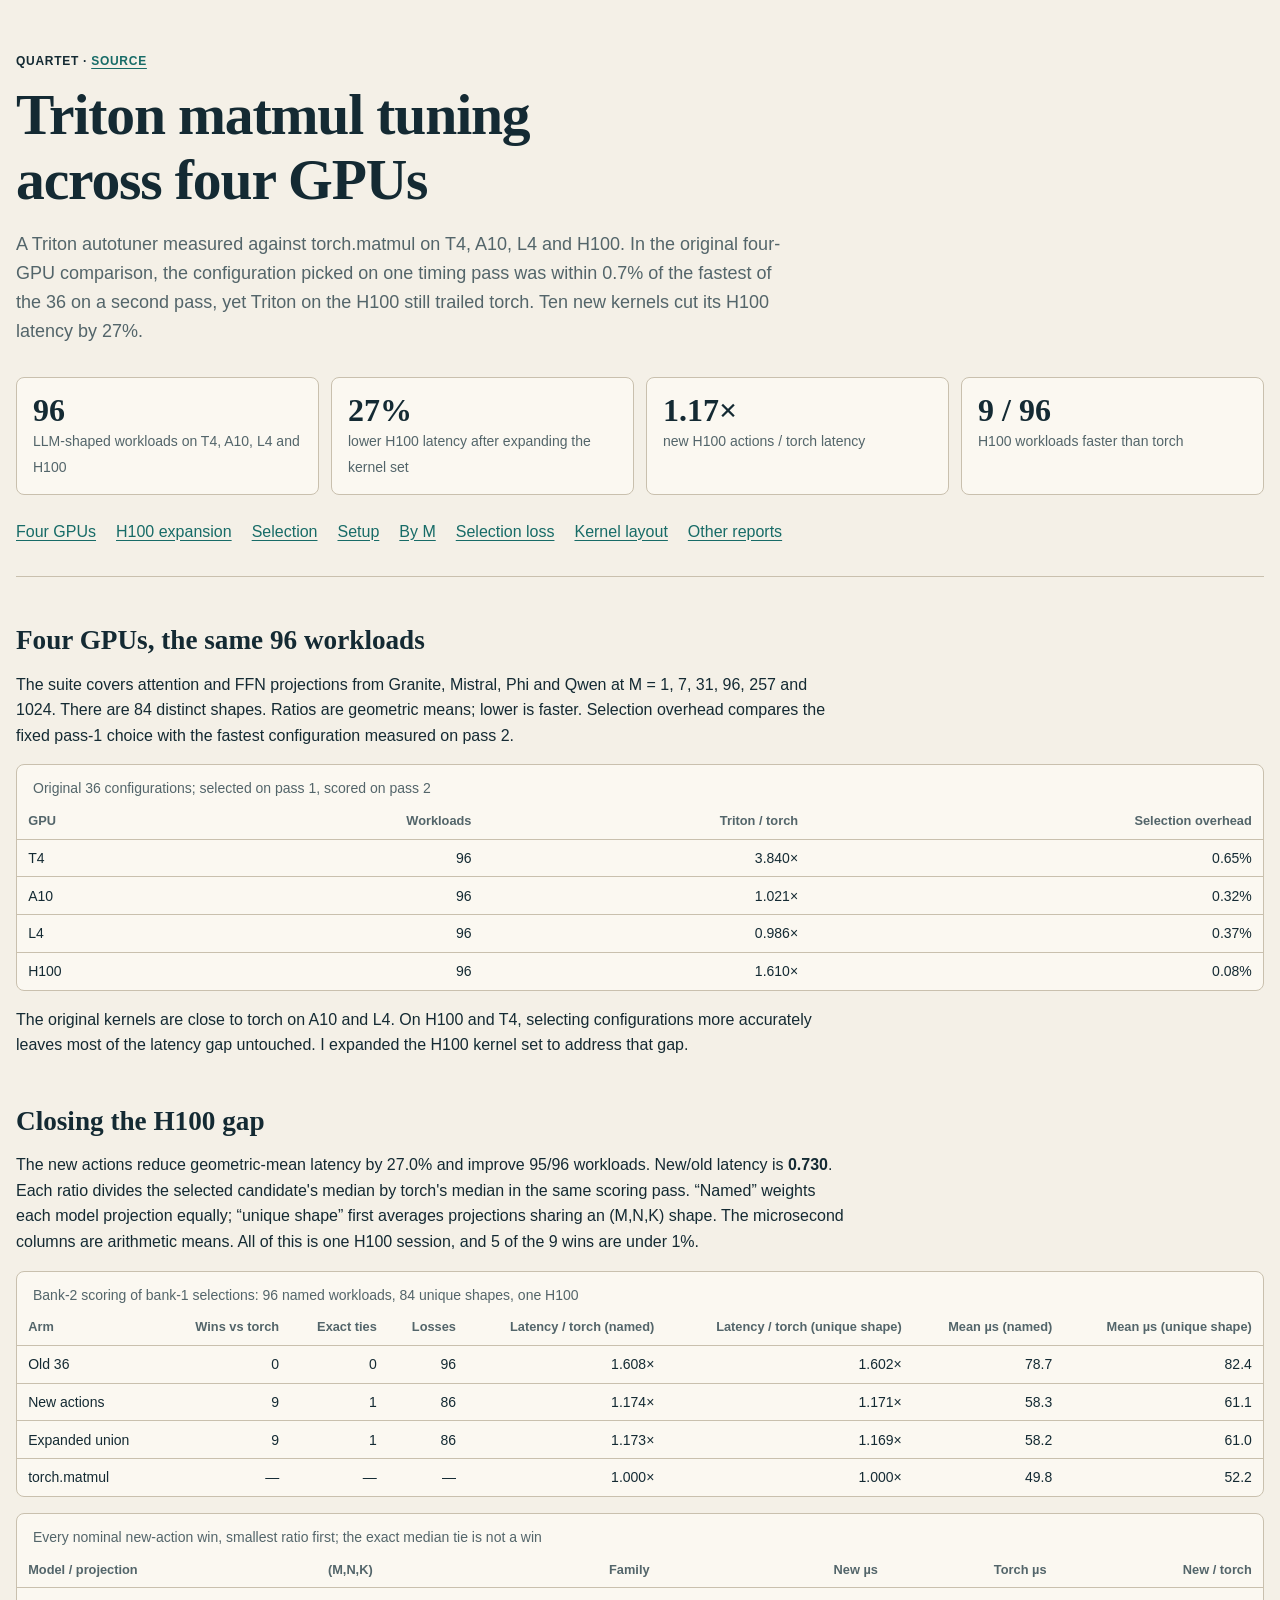
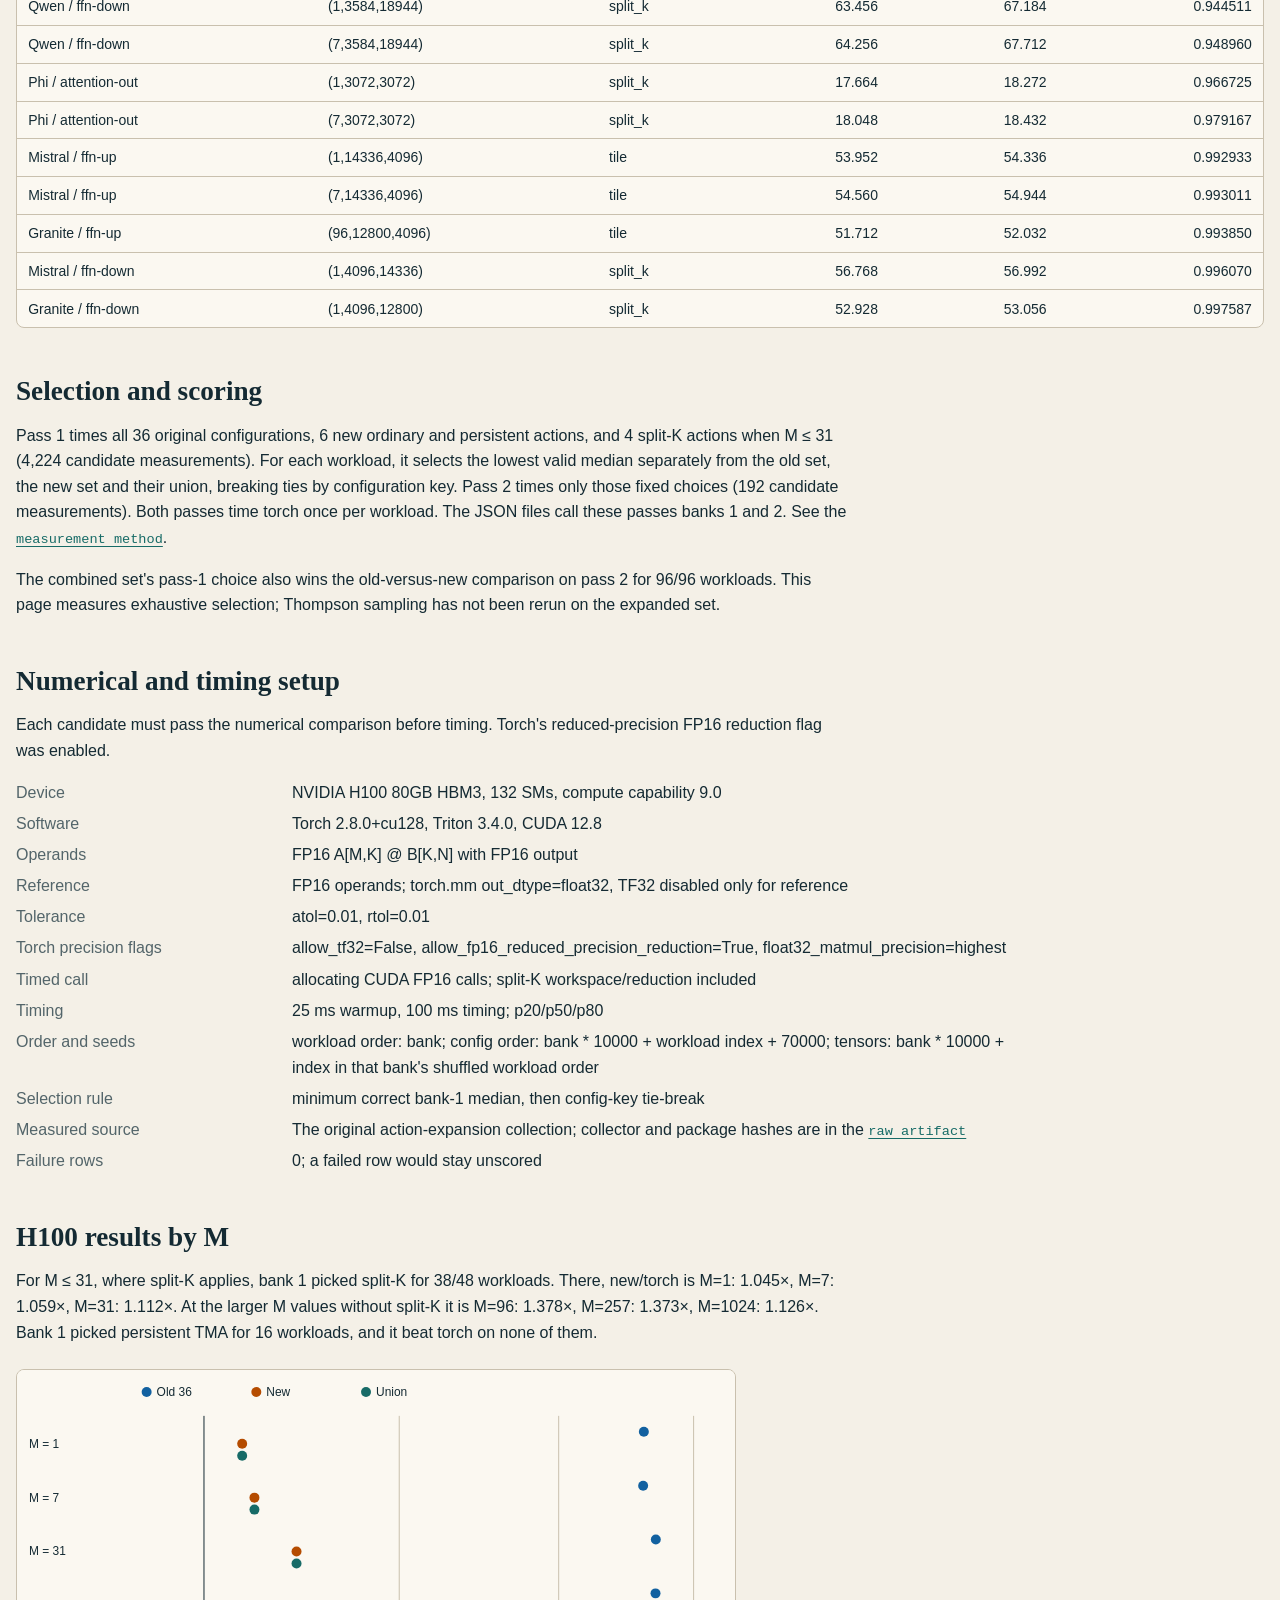
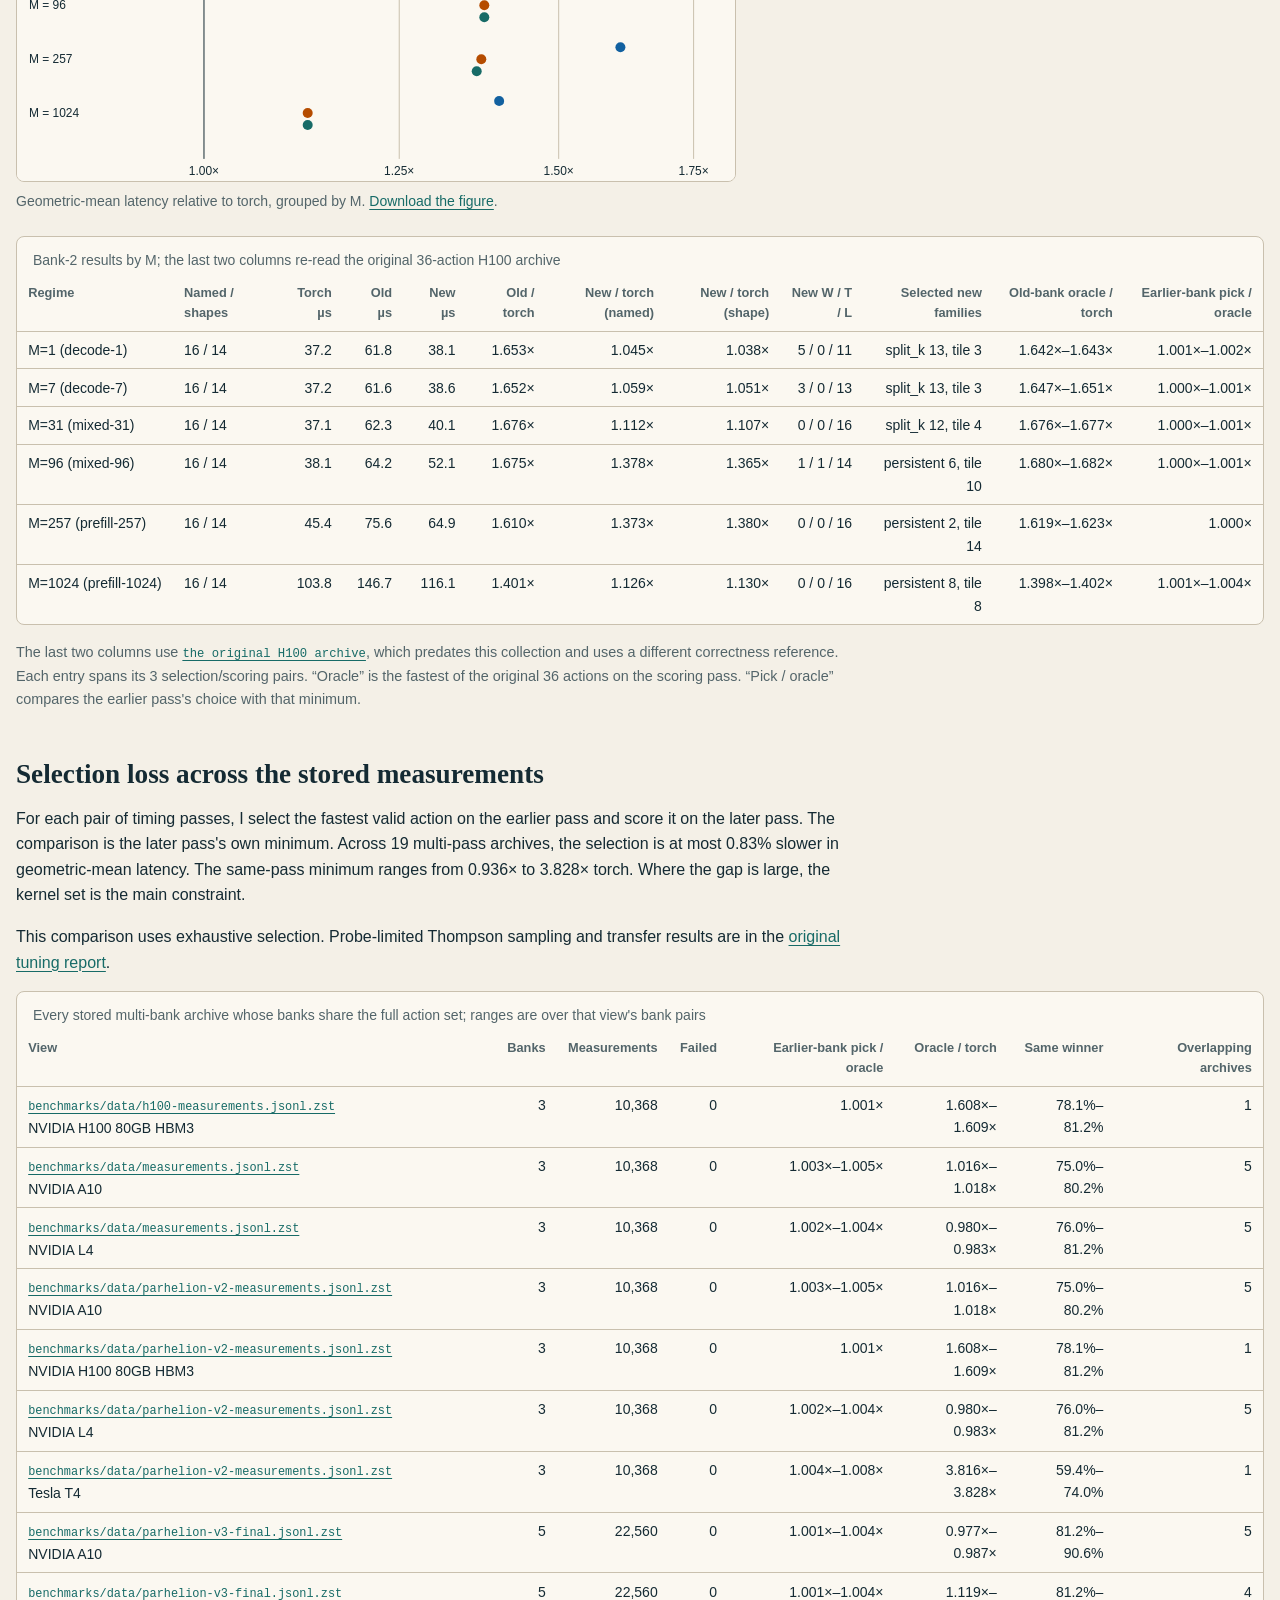
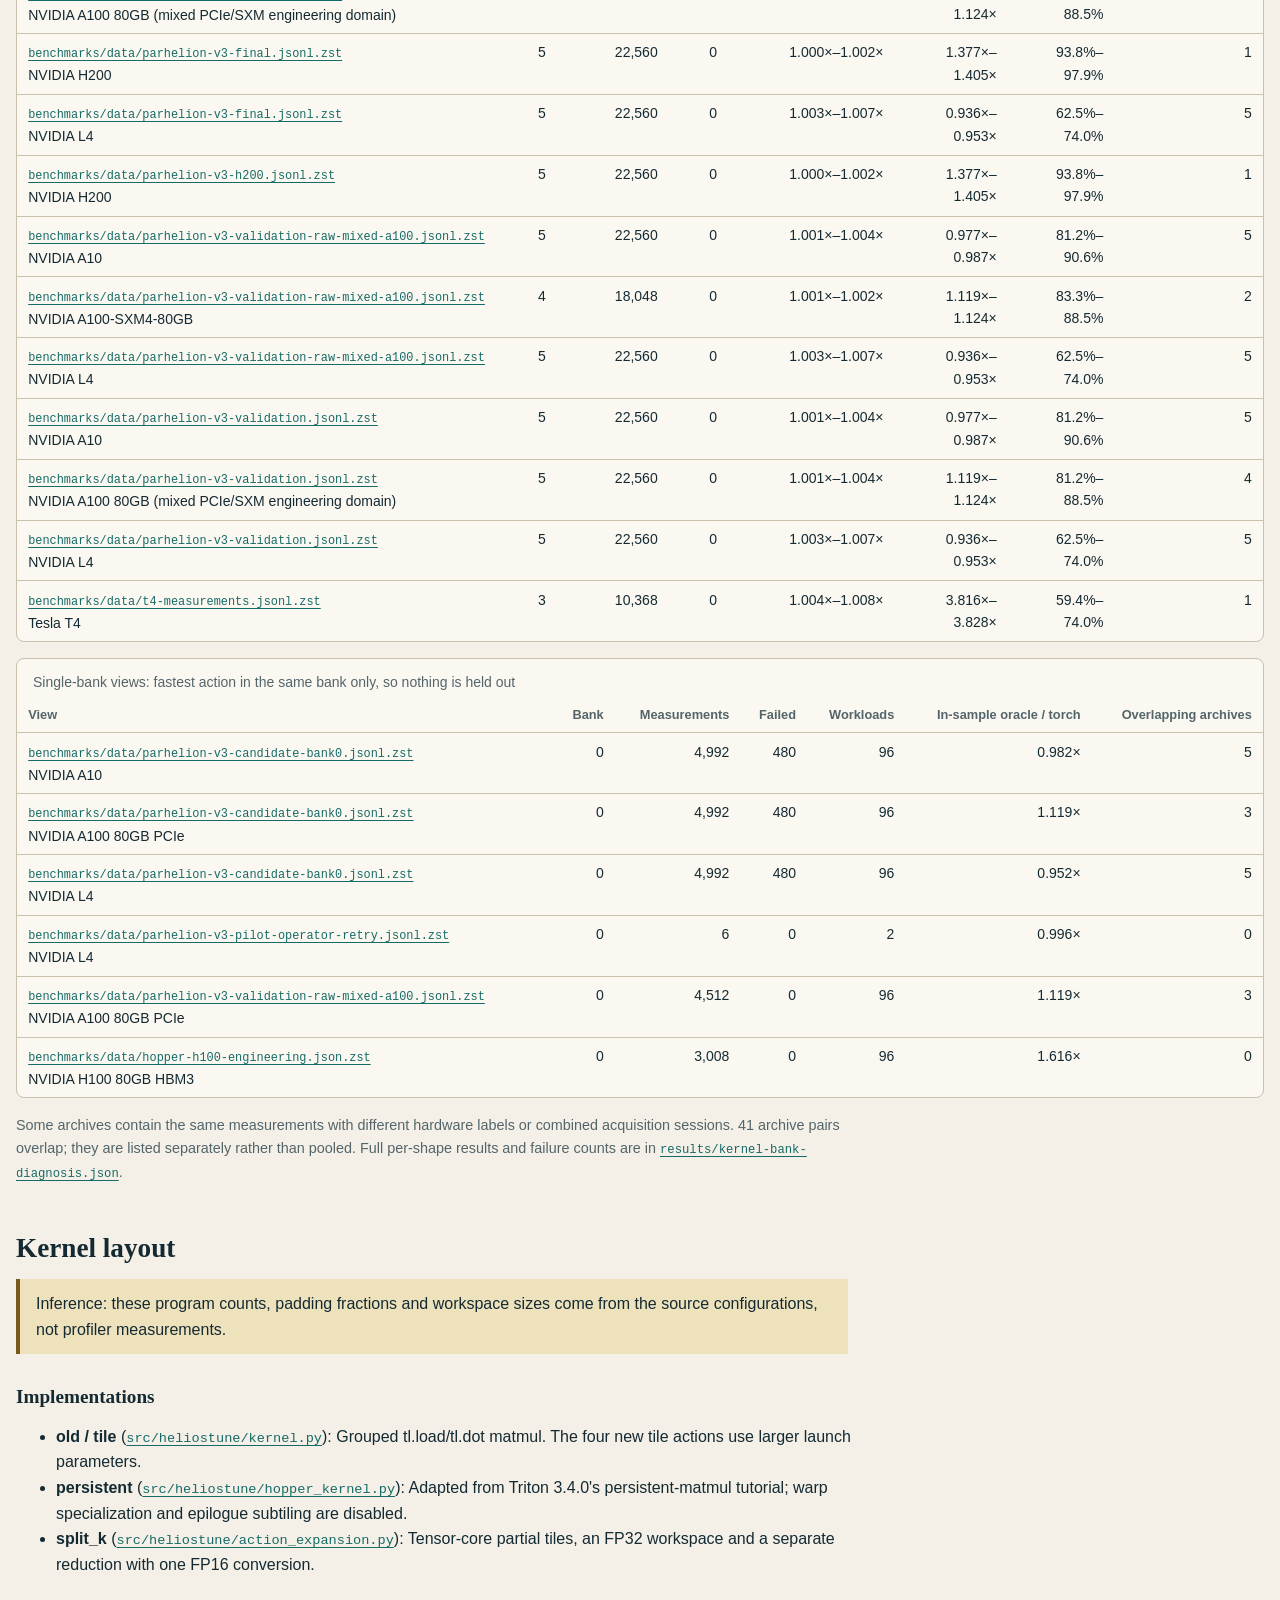
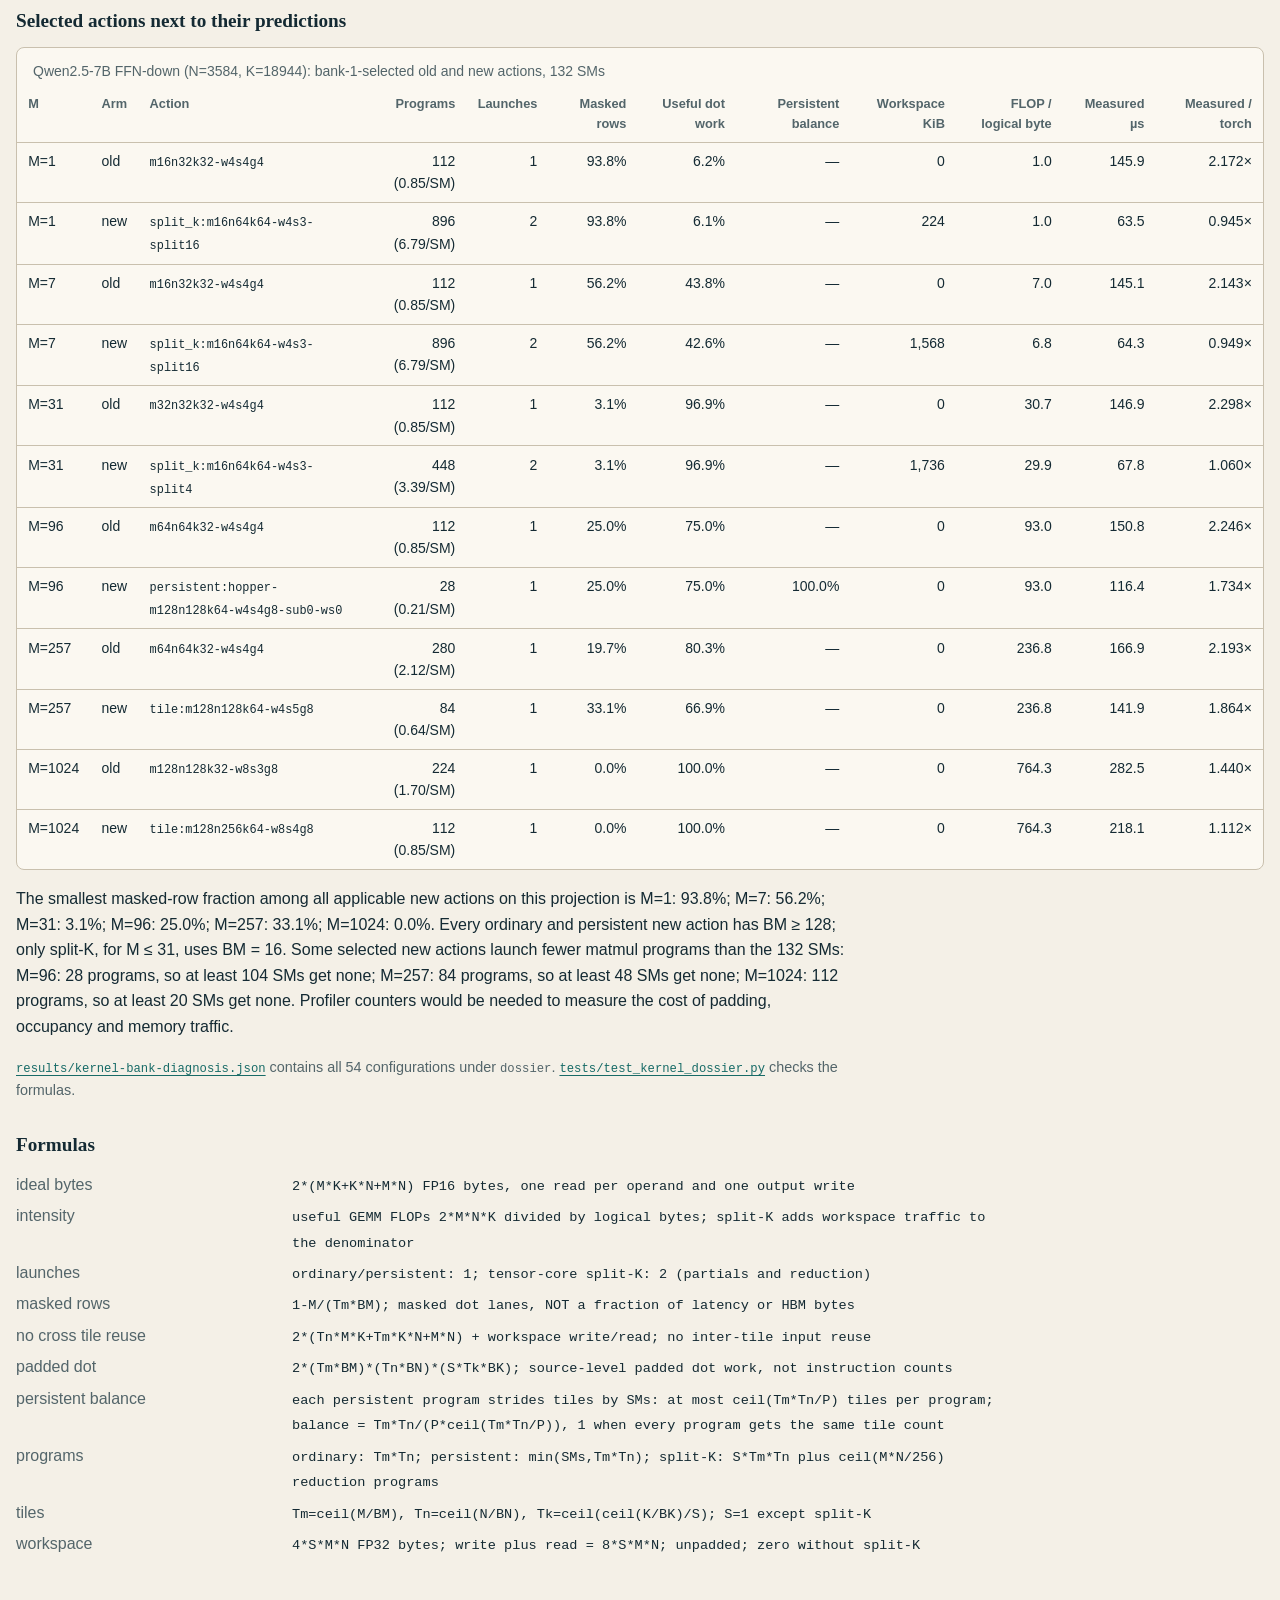
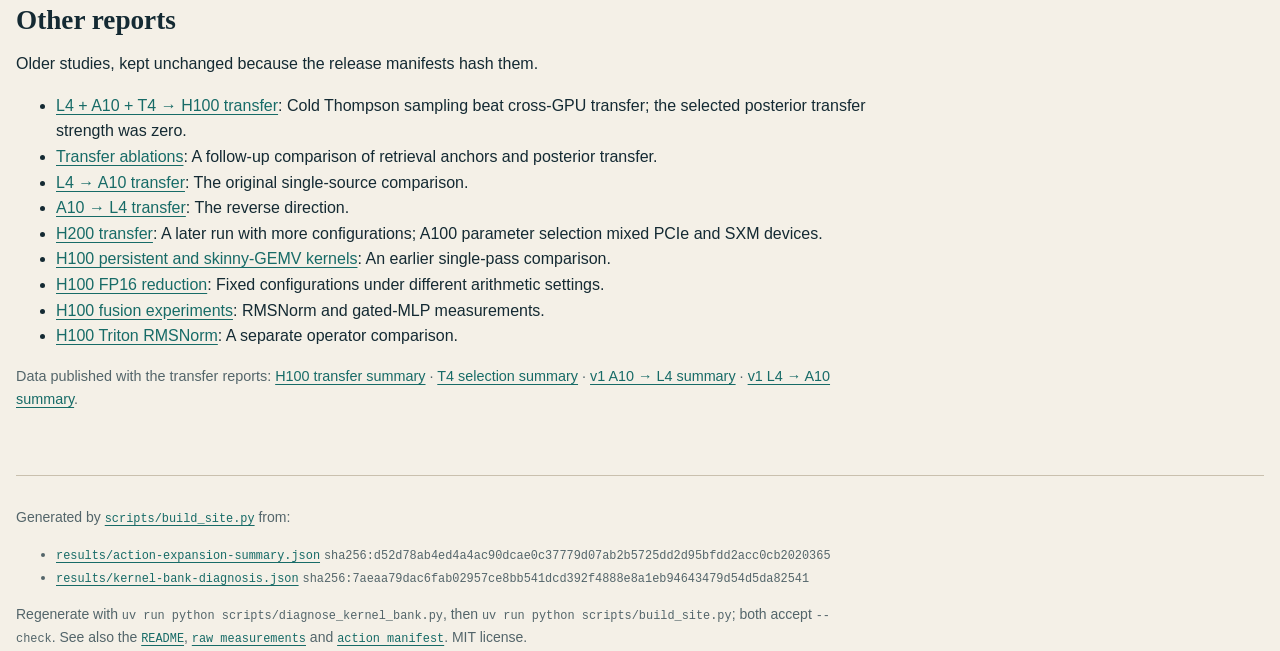
==== commit f90d1d7b: "readme and report: scope the selection and kernel results" ====
--- a/site/index.html
+++ b/site/index.html
@@ -66,16 +66,16 @@
 <header>
 <p class="eyebrow">quartet · <a href="https://github.com/mottopanikeiku/quartet">source</a></p>
 <h1>Triton matmul tuning across four GPUs</h1>
-<p class="lede">I compared a Triton autotuner with torch.matmul on T4, A10, L4 and H100.
-The original kernels land within 3% of torch on A10 and L4.
-On H100, adding ten configurations cut geometric-mean latency by 27%.</p>
+<p class="lede">A Triton autotuner measured against torch.matmul on T4, A10, L4 and H100. In the
+original four-GPU comparison, the configuration picked on one timing pass was within 0.7% of the
+fastest of the 36 on a second pass, yet Triton on the H100 still trailed torch. Ten new kernels cut
+its H100 latency by 27%.</p>
 <div class="strip"><div><strong>96</strong><span>LLM-shaped workloads on T4, A10, L4 and H100</span></div><div><strong>27%</strong><span>lower H100 latency after expanding the kernel set</span></div><div><strong>1.17×</strong><span>new H100 actions / torch latency</span></div><div><strong>9 / 96</strong><span>H100 workloads faster than torch</span></div></div>
 <nav aria-label="Sections"><ul>
 <li><a href="#gpus">Four GPUs</a></li><li><a href="#result">H100 expansion</a></li>
 <li><a href="#split">Selection</a></li><li><a href="#contract">Setup</a></li>
 <li><a href="#regimes">By M</a></li><li><a href="#bank">Selection loss</a></li>
-<li><a href="#dossier">Kernel layout</a></li><li><a href="#limits">Limits</a></li>
-<li><a href="#archive">Earlier experiments</a></li>
+<li><a href="#dossier">Kernel layout</a></li><li><a href="#archive">Other reports</a></li>
 </ul></nav>
 </header>
 <main id="main">
@@ -100,7 +100,8 @@
 <strong>0.730</strong>.
 Each ratio divides the selected candidate's median by torch's median in the same scoring pass.
 “Named” weights each model projection equally; “unique shape” first averages projections
-sharing an (M,N,K) shape. The microsecond columns are arithmetic means.</p>
+sharing an (M,N,K) shape. The microsecond columns are arithmetic means. All of this is one H100
+session, and 5 of the 9 wins are under 1%.</p>
 <div class="wrap"><table id="headline"><caption>Bank-2 scoring of bank-1 selections: 96 named workloads, 84 unique shapes, one H100</caption><thead><tr><th scope="col" class="text">Arm</th><th scope="col">Wins vs torch</th><th scope="col">Exact ties</th><th scope="col">Losses</th><th scope="col">Latency / torch (named)</th><th scope="col">Latency / torch (unique shape)</th><th scope="col">Mean µs (named)</th><th scope="col">Mean µs (unique shape)</th></tr></thead><tbody><tr><td class="text">Old 36</td><td>0</td><td>0</td><td>96</td><td>1.608×</td><td>1.602×</td><td>78.7</td><td>82.4</td></tr><tr><td class="text">New actions</td><td>9</td><td>1</td><td>86</td><td>1.174×</td><td>1.171×</td><td>58.3</td><td>61.1</td></tr><tr><td class="text">Expanded union</td><td>9</td><td>1</td><td>86</td><td>1.173×</td><td>1.169×</td><td>58.2</td><td>61.0</td></tr><tr><td class="text">torch.matmul</td><td>—</td><td>—</td><td>—</td><td>1.000×</td><td>1.000×</td><td>49.8</td><td>52.2</td></tr></tbody></table></div>
 <div class="wrap"><table id="wins"><caption>Every nominal new-action win, smallest ratio first; the exact median tie is not a win</caption><thead><tr><th scope="col" class="text">Model / projection</th><th scope="col" class="text">(M,N,K)</th><th scope="col" class="text">Family</th><th scope="col">New µs</th><th scope="col">Torch µs</th><th scope="col">New / torch</th></tr></thead><tbody><tr><td class="text">Qwen / ffn-down</td><td class="text">(1,3584,18944)</td><td class="text">split_k</td><td>63.456</td><td>67.184</td><td>0.944511</td></tr><tr><td class="text">Qwen / ffn-down</td><td class="text">(7,3584,18944)</td><td class="text">split_k</td><td>64.256</td><td>67.712</td><td>0.948960</td></tr><tr><td class="text">Phi / attention-out</td><td class="text">(1,3072,3072)</td><td class="text">split_k</td><td>17.664</td><td>18.272</td><td>0.966725</td></tr><tr><td class="text">Phi / attention-out</td><td class="text">(7,3072,3072)</td><td class="text">split_k</td><td>18.048</td><td>18.432</td><td>0.979167</td></tr><tr><td class="text">Mistral / ffn-up</td><td class="text">(1,14336,4096)</td><td class="text">tile</td><td>53.952</td><td>54.336</td><td>0.992933</td></tr><tr><td class="text">Mistral / ffn-up</td><td class="text">(7,14336,4096)</td><td class="text">tile</td><td>54.560</td><td>54.944</td><td>0.993011</td></tr><tr><td class="text">Granite / ffn-up</td><td class="text">(96,12800,4096)</td><td class="text">tile</td><td>51.712</td><td>52.032</td><td>0.993850</td></tr><tr><td class="text">Mistral / ffn-down</td><td class="text">(1,4096,14336)</td><td class="text">split_k</td><td>56.768</td><td>56.992</td><td>0.996070</td></tr><tr><td class="text">Granite / ffn-down</td><td class="text">(1,4096,12800)</td><td class="text">split_k</td><td>52.928</td><td>53.056</td><td>0.997587</td></tr></tbody></table></div>
 </section>
@@ -116,14 +117,15 @@
 workload. The JSON files call these passes banks 1 and 2.
 See the <a href="https://github.com/mottopanikeiku/quartet/blob/main/docs/action-expansion.md"><code>measurement method</code></a>.</p>
 <p>The combined set's pass-1 choice also wins the old-versus-new comparison on pass 2 for
-96/96 workloads.</p>
+96/96 workloads. This page measures exhaustive selection;
+Thompson sampling has not been rerun on the expanded set.</p>
 </section>
 
 <section id="contract" aria-labelledby="contract-title">
 <h2 id="contract-title">Numerical and timing setup</h2>
 <p>Each candidate must pass the numerical comparison before timing.
 Torch's reduced-precision FP16 reduction flag was enabled.</p>
-<dl><dt>Device</dt><dd>NVIDIA H100 80GB HBM3, 132 SMs, compute capability 9.0</dd><dt>Software</dt><dd>Torch 2.8.0+cu128, Triton 3.4.0, CUDA 12.8</dd><dt>Operands</dt><dd>FP16 A[M,K] @ B[K,N] with FP16 output</dd><dt>Reference</dt><dd>FP16 operands; torch.mm out_dtype=float32, TF32 disabled only for reference</dd><dt>Tolerance</dt><dd>atol=0.01, rtol=0.01</dd><dt>Torch precision flags</dt><dd>allow_tf32=False, allow_fp16_reduced_precision_reduction=True, float32_matmul_precision=highest</dd><dt>Timed call</dt><dd>allocating CUDA FP16 calls; split-K workspace/reduction included</dd><dt>Timing</dt><dd>25 ms warmup, 100 ms timing; p20/p50/p80</dd><dt>Order and seeds</dt><dd>workload order: bank; config order: bank * 10000 + workload index + 70000; tensors: bank * 10000 + index in that bank&#x27;s shuffled workload order</dd><dt>Selection rule</dt><dd>minimum correct bank-1 median, then config-key tie-break</dd><dt>Measured source</dt><dd><a href="https://github.com/mottopanikeiku/quartet/commit/318187e3b71ad77fc98293292291b8473d000357"><code>318187e</code></a>; collector and package hashes are in the <a href="https://github.com/mottopanikeiku/quartet/blob/main/results/action-expansion-raw.json"><code>raw artifact</code></a></dd><dt>Failure rows</dt><dd>0; a failed row would stay unscored</dd></dl>
+<dl><dt>Device</dt><dd>NVIDIA H100 80GB HBM3, 132 SMs, compute capability 9.0</dd><dt>Software</dt><dd>Torch 2.8.0+cu128, Triton 3.4.0, CUDA 12.8</dd><dt>Operands</dt><dd>FP16 A[M,K] @ B[K,N] with FP16 output</dd><dt>Reference</dt><dd>FP16 operands; torch.mm out_dtype=float32, TF32 disabled only for reference</dd><dt>Tolerance</dt><dd>atol=0.01, rtol=0.01</dd><dt>Torch precision flags</dt><dd>allow_tf32=False, allow_fp16_reduced_precision_reduction=True, float32_matmul_precision=highest</dd><dt>Timed call</dt><dd>allocating CUDA FP16 calls; split-K workspace/reduction included</dd><dt>Timing</dt><dd>25 ms warmup, 100 ms timing; p20/p50/p80</dd><dt>Order and seeds</dt><dd>workload order: bank; config order: bank * 10000 + workload index + 70000; tensors: bank * 10000 + index in that bank&#x27;s shuffled workload order</dd><dt>Selection rule</dt><dd>minimum correct bank-1 median, then config-key tie-break</dd><dt>Measured source</dt><dd>The original action-expansion collection; collector and package hashes are in the <a href="https://github.com/mottopanikeiku/quartet/blob/main/results/action-expansion-raw.json"><code>raw artifact</code></a></dd><dt>Failure rows</dt><dd>0; a failed row would stay unscored</dd></dl>
 </section>
 
 <section id="regimes" aria-labelledby="regimes-title">
@@ -178,14 +180,9 @@
 <dl><dt>ideal bytes</dt><dd><code>2*(M*K+K*N+M*N) FP16 bytes, one read per operand and one output write</code></dd><dt>intensity</dt><dd><code>useful GEMM FLOPs 2*M*N*K divided by logical bytes; split-K adds workspace traffic to the denominator</code></dd><dt>launches</dt><dd><code>ordinary/persistent: 1; tensor-core split-K: 2 (partials and reduction)</code></dd><dt>masked rows</dt><dd><code>1-M/(Tm*BM); masked dot lanes, NOT a fraction of latency or HBM bytes</code></dd><dt>no cross tile reuse</dt><dd><code>2*(Tn*M*K+Tm*K*N+M*N) + workspace write/read; no inter-tile input reuse</code></dd><dt>padded dot</dt><dd><code>2*(Tm*BM)*(Tn*BN)*(S*Tk*BK); source-level padded dot work, not instruction counts</code></dd><dt>persistent balance</dt><dd><code>each persistent program strides tiles by SMs: at most ceil(Tm*Tn/P) tiles per program; balance = Tm*Tn/(P*ceil(Tm*Tn/P)), 1 when every program gets the same tile count</code></dd><dt>programs</dt><dd><code>ordinary: Tm*Tn; persistent: min(SMs,Tm*Tn); split-K: S*Tm*Tn plus ceil(M*N/256) reduction programs</code></dd><dt>tiles</dt><dd><code>Tm=ceil(M/BM), Tn=ceil(N/BN), Tk=ceil(ceil(K/BK)/S); S=1 except split-K</code></dd><dt>workspace</dt><dd><code>4*S*M*N FP32 bytes; write plus read = 8*S*M*N; unpadded; zero without split-K</code></dd></dl>
 </section>
 
-<section id="limits" aria-labelledby="limits-title">
-<h2 id="limits-title">Measurement limits</h2>
-<ul><li>The H100 expansion is one device session. 5 of its 9 torch wins are below 1%; individual timing samples were not retained.</li><li>Calls allocate outputs and include split-K workspace and reduction. Warmed medians exclude compilation, tuning and end-to-end serving costs.</li><li>The baseline is torch.matmul, without separate cuBLASLt/CUTLASS tuning, preallocated outputs or CUDA graphs.</li><li>Thompson sampling and transfer have not been rerun on the expanded kernel set. Its scoring pass contains only the selected finalists.</li><li>Kernel layout estimates omit cache behavior, spills and achieved occupancy.</li></ul>
-</section>
-
 <section id="archive" aria-labelledby="archive-title">
-<h2 id="archive-title">Earlier experiments</h2>
-<p>These reports retain their original names and contents because the release manifests check their hashes.</p>
+<h2 id="archive-title">Other reports</h2>
+<p>Older studies, kept unchanged because the release manifests hash them.</p>
 <ul><li><a href="transfer.html">L4 + A10 + T4 → H100 transfer</a>: Cold Thompson sampling beat cross-GPU transfer; the selected posterior transfer strength was zero.</li><li><a href="parhelion-v2-addendum.html">Transfer ablations</a>: A follow-up comparison of retrieval anchors and posterior transfer.</li><li><a href="v1.html">L4 → A10 transfer</a>: The original single-source comparison.</li><li><a href="a10-to-l4.html">A10 → L4 transfer</a>: The reverse direction.</li><li><a href="parhelion-v3-engineering.html">H200 transfer</a>: A later run with more configurations; A100 parameter selection mixed PCIe and SXM devices.</li><li><a href="hopper-h100-engineering.html">H100 persistent and skinny-GEMV kernels</a>: An earlier single-pass comparison.</li><li><a href="h100-precision-probe.html">H100 FP16 reduction</a>: Fixed configurations under different arithmetic settings.</li><li><a href="fusion-remote-exploratory.html">H100 fusion experiments</a>: RMSNorm and gated-MLP measurements.</li><li><a href="native-rmsnorm-h100.html">H100 Triton RMSNorm</a>: A separate operator comparison.</li></ul>
 <p class="note">Data published with the transfer reports: <a href="parhelion-h100-final.json">H100 transfer summary</a> · <a href="parhelion-t4-selection.json">T4 selection summary</a> · <a href="a10-to-l4.json">v1 A10 → L4 summary</a> · <a href="l4-to-a10.json">v1 L4 → A10 summary</a>.</p>
 </section>
